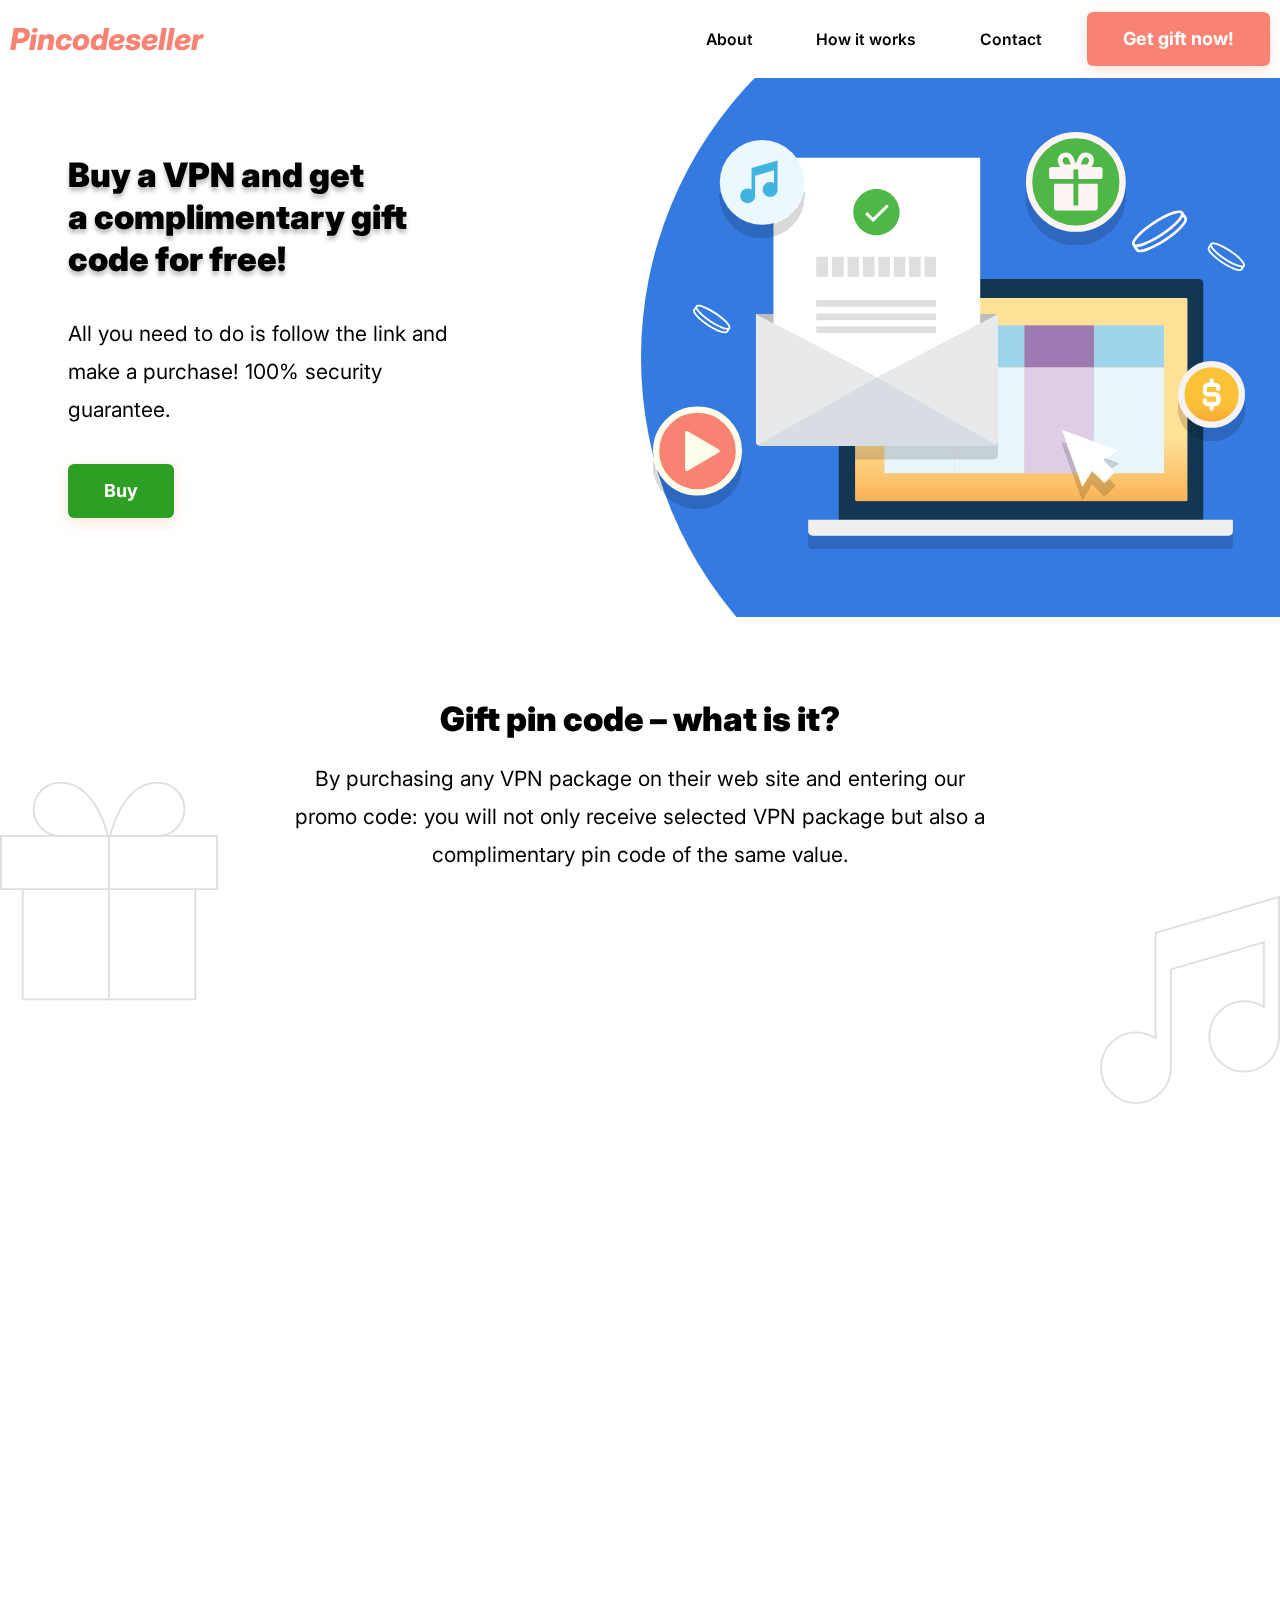
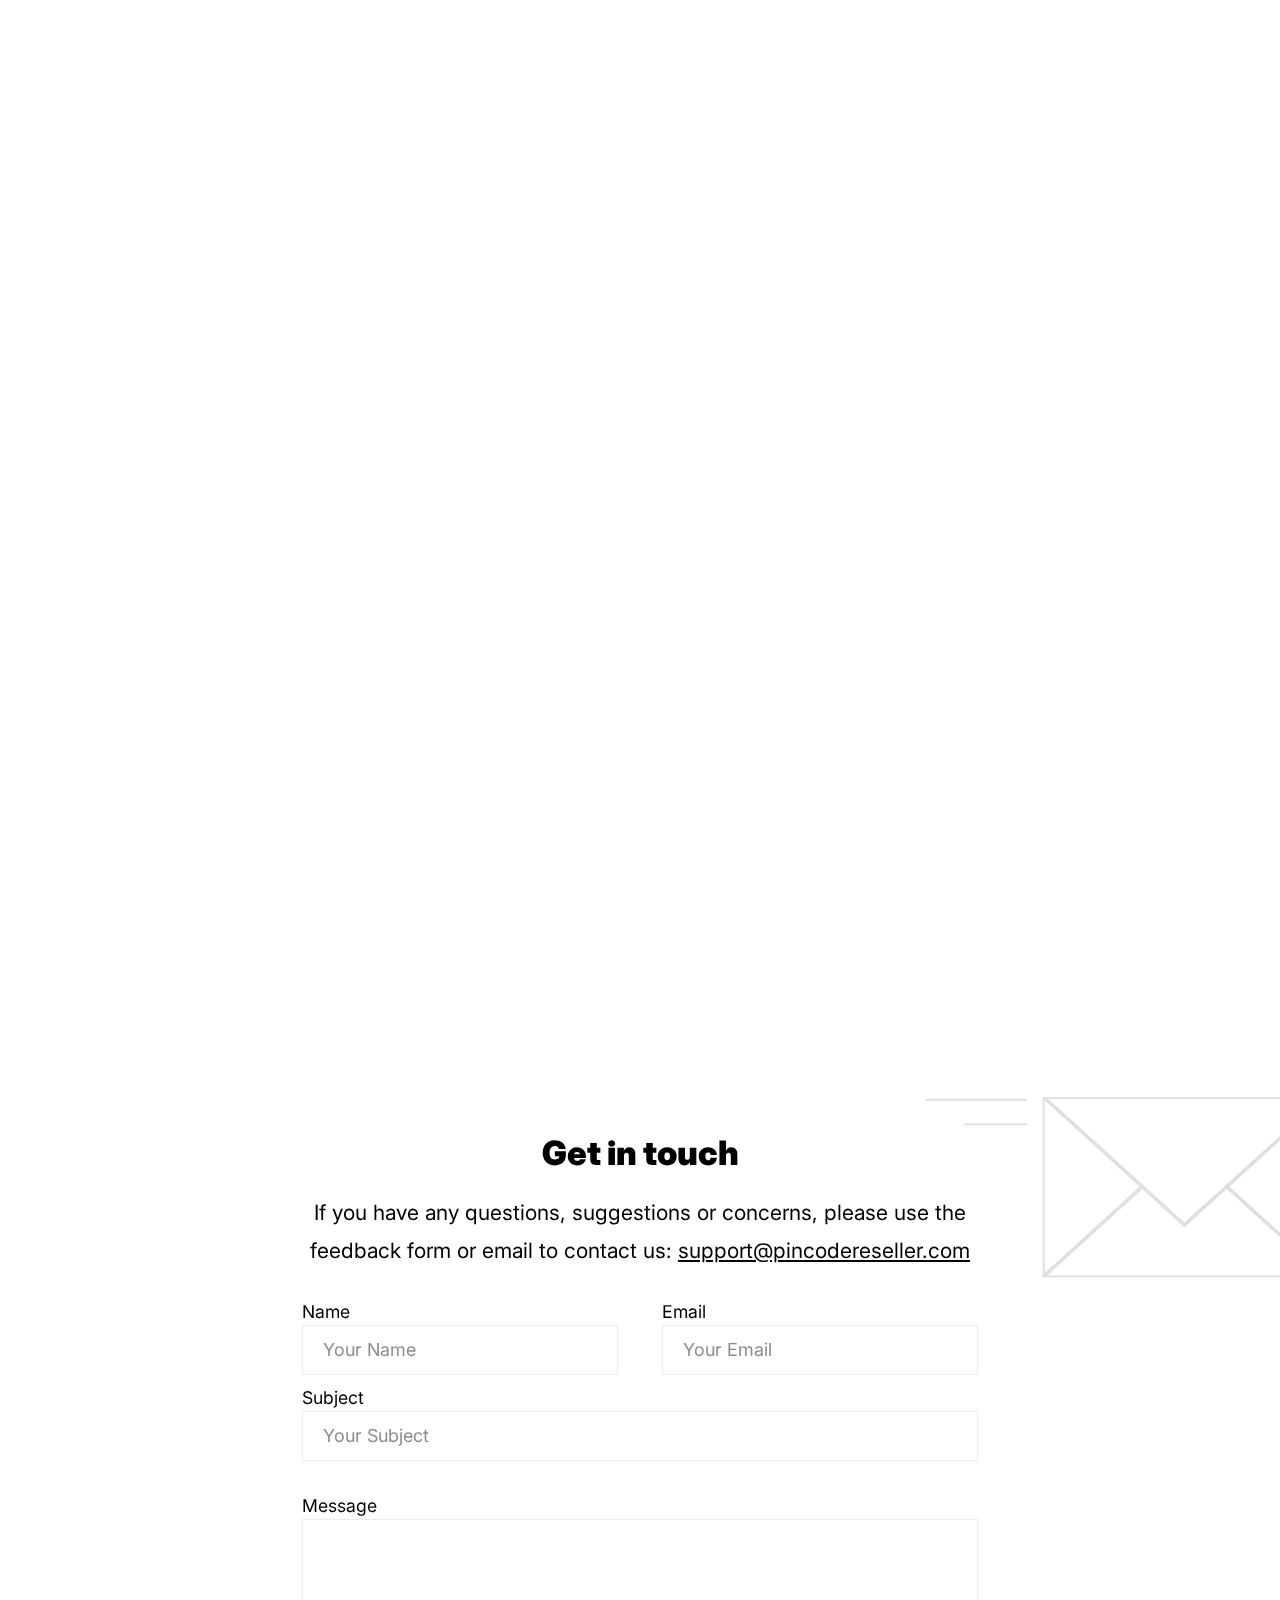
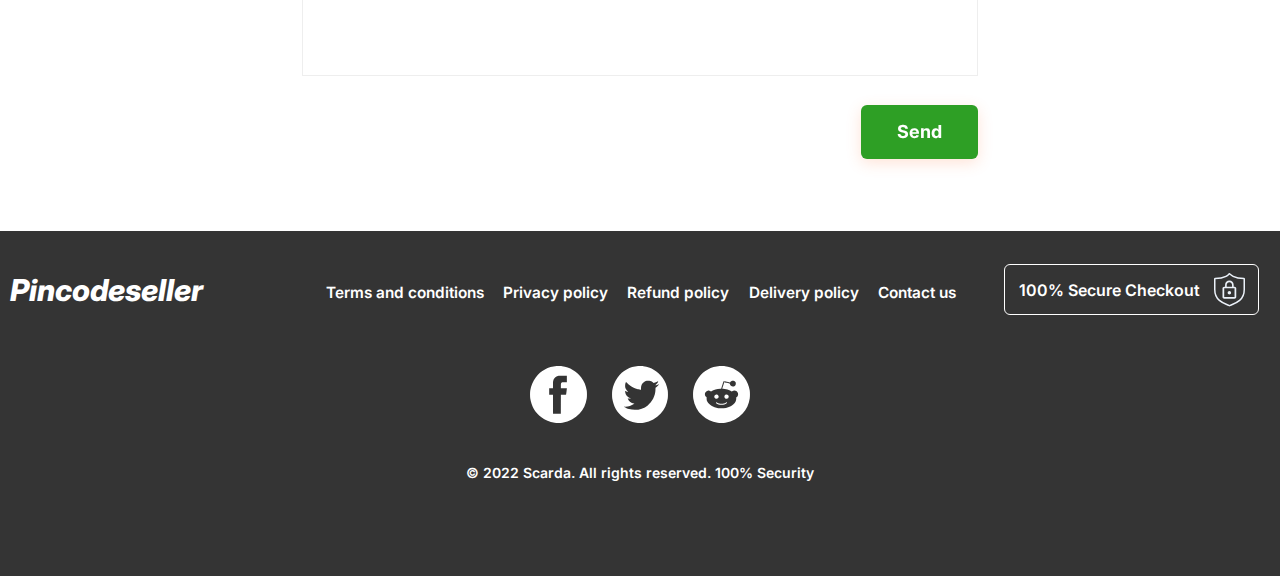
==== home.html @ 169a70b7 "Add files via upload" ====
<!DOCTYPE html>
<html lang="en">

<head>
	<title>HomePage</title>
	<meta charset="UTF-8">
	<meta name="format-detection" content="telephone=no">
	<!-- <style>body{opacity: 0;}</style> -->
	<link rel="stylesheet" href="css/style.min.css?_v=20230702140931">
	<link rel="shortcut icon" href="favicon.ico">
	<!-- <meta name="robots" content="noindex, nofollow"> -->
	<meta name="viewport" content="width=device-width, initial-scale=1.0">
</head>

<body>
	<div class="wrapper">
		<header class="header">
			<div class="header__container">
				<a href="home.html" class="header__logo logo">Pincodeseller</a>
				<div class="header__menu menu">
					<nav class="menu__body">
						<ul class="menu__list">
							<li class="menu__item"><a href="home.html" class="menu__link" data-goto=".page__about" data-goto-header>About</a></li>
							<li class="menu__item"><a href="home.html" class="menu__link" data-goto=".page__how" data-goto-header>How it works</a></li>
							<li class="menu__item"><a href="home.html" class="menu__link" data-goto=".page__contact" data-goto-header>Contact</a></li>
						</ul>
						<div class="header__open">
							<h1 class="open__title">Buy a VPN and get <br> a complimentary gift code for free!</h1>
							<div class="open__text">All you need to do is follow the link and make a purchase! 100% security guarantee.</div>
							<a href="#" class="open__button button button_green" data-goto=".page__amount">
								Buy
							</a>
						</div>
					</nav>
				</div>
				<div class="header__actions">
					<a href="#" class="header__button button">Get gift now!</a>
					<button type="button" class="menu__icon icon-menu"><span></span></button>
				</div>
			</div>
		</header>
		<main class="page">
			<section class="page__buy buy">
				<div class="buy__container">
					<div class="buy__content">
						<h1 class="buy__title" data-watch>Buy a VPN and get <br> a complimentary gift code for free!</h1>
						<div class="buy__text" data-watch>All you need to do is follow the link and make a purchase! 100% security guarantee.</div>
						<a href="#" class="buy__button button button_green" data-goto=".page__amount" data-watch>
							Buy
						</a>
					</div>
					<div class="buy__image" data-watch>
						<a href="#" class="gift__button button">Get gift now!</a>
						<img src="img\Buy.svg" alt="">
					</div>
				</div>
			</section>
			<section class="page__about about" id="about" data-prlx-parent data-watch="navigator">
				<div class="about__container">
					<div class='about__tecstures' data-prlx><img src="img/tecstures.svg" alt=""></div>
					<h2 class="about__title title" data-watch data-watch-once>
						Gift pin code – what is it?
					</h2>
					<div class="about__text text" data-watch data-watch-once>
						<p>
							By purchasing any VPN package on their web site and entering our promo code: you will not only receive selected VPN package but also a complimentary pin code of the same value.
						</p>
					</div>
					<div class="about__items">
						<div class="about__item item-about item-about_1" data-watch>
							<div class="item-about__image">
								<img src="img/About/01.svg" alt="Image">
							</div>
							<h5 class="icon-about__title">SHOP</h5>
							<div class="icon-about__text text">Online shopping service</div>
						</div>
						<div class="about__icon" data-da=".item-about_1, 480" data-watch>
							<img src="img/About/plus.svg" alt="Icon">
						</div>
						<div class="about__item item-about item-about_2" data-watch>
							<div class="item-about__image">
								<img src="img/About/02.svg" alt="Image">
							</div>
							<h5 class="icon-about__title">SERVICE</h5>
							<div class="icon-about__text text">Digital collaborator <br> and e-commerce partner</div>
						</div>
						<div class="about__icon about__icon_2" data-da=".item-about_2, 480" data-watch>
							<img src="img/About/equal.svg" alt="">
						</div>
						<div class="about__item item-about item-about_3" data-watch>
							<div class="item-about__image">
								<img src="img/About/03.svg" alt="Image">
							</div>
							<h5 class="icon-about__title">BENEFITS</h5>
							<div class="icon-about__text text">With our code you get a bunch of bonuses at the shop</div>
						</div>
					</div>
					<a href="#" class="about__button button button_green" data-watch>
						Get started
					</a>
				</div>
			</section>
			<section class="page__how how" data-watch="navigator">
				<div class="how__container">
					<h2 class="how__title title" data-watch data-watch-once>
						How does it work?
					</h2>
					<div class="how__items">
						<div class="how__item item-how" data-watch>
							<div class="item-how__number">1</div>
							<div class="item-how__body">
								<h5 class="item-how__title">
									Select amount
								</h5>
								<div class="item-how__text">
									Choose the amount of the code you want to buy
								</div>
							</div>
						</div>
						<div class="how__item item-how" data-watch>
							<div class="item-how__number">2</div>
							<div class="item-how__body">
								<h5 class="item-how__title">
									Make payment
								</h5>
								<div class="item-how__text">
									Making a secure payment method: credit card or PayPal
								</div>

							</div>
						</div>
						<div class="how__item item-how" data-watch>
							<div class="item-how__number">3</div>
							<div class="item-how__body">
								<h5 class="item-how__title">
									Visit merchant website
								</h5>
								<div class="item-how__text">
									Go to VPN service page
								</div>
							</div>
						</div>

						<div class="how__item item-how" data-watch>
							<div class="item-how__number">4</div>
							<div class="item-how__body">
								<h5 class="item-how__title">
									Check email
								</h5>
								<div class="item-how__text">
									Receive an email with a code!
								</div>
							</div>
						</div>
					</div>
				</div>
			</section>
			<section class="page__amount amount">
				<h2 class="amount__title title" data-watch data-watch-once>
					Select code amount
				</h2>
				<div class="amount__container">
					<div class="amount__items" data-watch>
						<div class="amount__item item-amount" data-watch-threshold='1' data-watch>
							<div class="item-amount__gift"> GIFT</div>
							<h3 class="item-amount__price">
								$ 15
							</h3>
							<div class="item-amount__text">
								Buy a $15 VPN package, get a free $15 pin code
							</div>
							<a href="success.html" type="button" class="item-amount__button button button_green">Buy</a>
						</div>
						<div class="amount__item item-amount" data-watch-threshold='1' data-watch>
							<div class="item-amount__gift">GIFT</div>
							<h3 class="item-amount__price">
								$ 15
							</h3>
							<div class="item-amount__text">
								Buy a $15 VPN package, get a free $15 pin code
							</div>
							<a href="success.html" type="button" class="item-amount__button button button_green">Buy</a>
						</div>
						<div class="amount__item item-amount" data-watch-threshold='1' data-watch>
							<div class="item-amount__gift">GIFT</div>
							<h3 class="item-amount__price">
								$ 15
							</h3>
							<div class="item-amount__text">
								Buy a $15 VPN package, get a free $15 pin code
							</div>
							<a href="success.html" type="button" class="item-amount__button button button_green">Buy</a>
						</div>
						<div class="amount__item item-amount" data-watch-threshold='1' data-watch>
							<div class="item-amount__gift">GIFT</div>
							<h3 class="item-amount__price">
								$ 15
							</h3>
							<div class="item-amount__text">
								Buy a $15 VPN package, get a free $15 pin code
							</div>
							<a href="success.html" type="button" class="item-amount__button button button_green">Buy</a>
						</div>
					</div>
				</div>
			</section>
			<section class="page__contact contact" data-watch="navigator">
				<div class="contact__container" data-prlx-parent>
					<div class='contact__tecsture' data-prlx><img src="img/tecsture.svg" alt=""></div>
					<div class="contact__wrapper">
						<div class="contact__title title">
							Get in touch
						</div>
						<div class="contact__text">
							If you have any questions, suggestions or concerns, please use the feedback form or email to contact us: <a href="mailto:">support@pincodereseller.com</a>
						</div>
						<form data-dev action="files/sendmail/sendmail.php" method="POST" class="contact__form form">
							<div class="form__items">
								<div class="form__item">
									<label for="formName" class="form__label">Name</label>
									<input data-required='name' type="text" id="formName" name="name" data-error="Invalid field, please try again" placeholder="Your Name" class="form__input input">
								</div>
								<div class="form__item">
									<label for="formEmail" class="form__label">Email</label>
									<input data-required='email' type="text" id="formEmail" name="email" data-error="Invalid field, please try again" placeholder="Your Email" class="form__input input">
								</div>
							</div>
							<div class="form__item">
								<label for="formSubject" class="form__label">Subject</label>
								<input data-required='subject' type="text" id="formSubject" name="subject" data-error="Invalid field, please try again" placeholder="Your Subject" class="form__input input">
							</div>
							<div class="form__textarea">
								<label for="formMessage" class="form__label">Message</label>
								<textarea data-required='text' id="formMessage" name="message" data-error="Invalid field, please try again" class="form__input input"></textarea>
							</div>
							<div class="form__bottom">
								<div class="g-recaptcha" data-sitekey="your_site_key"></div>
								<button type="submit" class="form__button button button_green">Send</button>
							</div>
							<div class="form__success">
								We received your message!
							</div>
							<div class="form__fail">
								Oops, something went wrong!
							</div>
						</form>
					</div>
				</div>
			</section>
		</main>
		<footer class="footer">
			<div class="footer__container">
				<div class="footer__head">
					<a href="home.html" class="footer__logo logo">Pincodeseller</a>
					<div class="footer__menu menu-footer">
						<nav class="menu-footer__body">
							<ul class="menu-footer__list">
								<li class="menu-footer__item"><a href="terms.html" class="menu-footer__link">Terms and conditions</a></li>
								<li class="menu-footer__item"><a href="privacy.html" class="menu-footer__link">Privacy policy</a></li>
								<li class="menu-footer__item"><a href="refund.html" class="menu-footer__link">Refund policy</a></li>
								<li class="menu-footer__item"><a href="delivery.html" class="menu-footer__link">Delivery policy</a></li>
								<li class="menu-footer__item"><a href="home.html" class="menu-footer__link" data-goto=".page__contact">Contact us</a></li>
							</ul>
						</nav>
					</div>
					<div class="footer__button">
						100% Secure Checkout
						<img src="img\icons\\secure.svg" alt="Icon">
					</div>
				</div>
				<div class="footer__social social">
					<a href="#" class="social__item">
						<img src="img/icons/facebook.svg" alt="Icon">
					</a>
					<a href="#" class="social__item">
						<img src="img/icons/twitter.svg" alt="Icon">
					</a>
					<a href="#" class="social__item">
						<img src="img/icons/reddit.svg" alt="Icon">
					</a>
				</div>
				<div class="footer__copy">
					© 2022 Scarda. All rights reserved. 100% Security
				</div>
			</div>
		</footer>
	</div>

	<script src="js/app.min.js?_v=20230702140931"></script>
	<script src="https://www.google.com/recaptcha/api.js?_v=20230702140931" async defer></script>
</body>

</html>
---- css/style.min.css ----
@charset "UTF-8";@import url(https://fonts.googleapis.com/css?family=Inter:regular,500,600,700,800,900&display=swap);@import url(https://fonts.googleapis.com/css?family=Fira+Sans:900&display=swap);*{padding:0;margin:0;border:0}*,:after,:before{-webkit-box-sizing:border-box;box-sizing:border-box}body,html{height:100%;min-width:320px}body{color:#000;line-height:1;font-family:Inter;font-size:1.375rem;-ms-text-size-adjust:100%;-moz-text-size-adjust:100%;-webkit-text-size-adjust:100%;-webkit-font-smoothing:antialiased;-moz-osx-font-smoothing:grayscale}button,input,textarea{font-family:Inter;font-size:inherit;line-height:inherit}button{cursor:pointer;color:inherit;background-color:transparent}a{color:inherit;text-decoration:none}ul li{list-style:none}img{vertical-align:top}h1,h2,h3,h4,h5,h6{font-weight:inherit;font-size:inherit}.lock body{overflow:hidden;-ms-touch-action:none;touch-action:none;-ms-scroll-chaining:none;overscroll-behavior:none}.wrapper{min-height:100%;display:-webkit-box;display:-ms-flexbox;display:flex;-webkit-box-orient:vertical;-webkit-box-direction:normal;-ms-flex-direction:column;flex-direction:column;overflow:hidden}@supports (overflow:clip){.wrapper{overflow:clip}}.wrapper>main{-webkit-box-flex:1;-ms-flex:1 1 auto;flex:1 1 auto}.wrapper>*{min-width:0}[class*=__container]{max-width:91.25rem;margin:0 auto;padding:0 .625rem}.form__error{color:#e92e2e;font-size:.875rem;line-height:150%}.form__success{display:none;height:3.125rem;width:100%;-webkit-box-pack:center;-ms-flex-pack:center;justify-content:center;-webkit-box-align:center;-ms-flex-align:center;align-items:center;color:#3f793a;font-size:1.125rem;font-weight:500;line-height:150%;border:1px solid rgba(32,32,32,.2);background:#dff0d8}.form__fail{display:none;height:3.125rem;width:100%;-webkit-box-pack:center;-ms-flex-pack:center;justify-content:center;-webkit-box-align:center;-ms-flex-align:center;align-items:center;color:#e92e2e;font-size:1.125rem;font-weight:500;line-height:150%;border:1px solid rgba(32,32,32,.2);background:#ffbaba}._form-error .form__fail{display:none}input[type=email],input[type=tel],input[type=text],textarea{-webkit-appearance:none;-moz-appearance:none;appearance:none}.input{font-size:1.125rem;margin-top:.25rem;height:3.125rem;border-radius:0!important;width:100%;display:block;padding:0 20px;border:1px solid #eee}.input._form-focus{border:1px solid #000}.input._form-error{border:1px solid #e92e2e}.input[placeholder]:not([data-placeholder-nohiden])::-webkit-input-placeholder{-webkit-transition:opacity .3s;transition:opacity .3s;color:#8e8b8b;font-size:1.125rem;line-height:150%}.input[placeholder]:not([data-placeholder-nohiden])::-moz-placeholder{-moz-transition:opacity .3s;transition:opacity .3s;color:#8e8b8b;font-size:1.125rem;line-height:150%}.input[placeholder]:not([data-placeholder-nohiden]):-ms-input-placeholder{-ms-transition:opacity .3s;transition:opacity .3s;color:#8e8b8b;font-size:1.125rem;line-height:150%}.input[placeholder]:not([data-placeholder-nohiden])::-ms-input-placeholder{-ms-transition:opacity .3s;transition:opacity .3s;color:#8e8b8b;font-size:1.125rem;line-height:150%}.input[placeholder]:not([data-placeholder-nohiden])::placeholder{-webkit-transition:opacity .3s;transition:opacity .3s;color:#8e8b8b;font-size:1.125rem;line-height:150%}.input[placeholder]:not([data-placeholder-nohiden]):focus::-webkit-input-placeholder{opacity:0}.input[placeholder]:not([data-placeholder-nohiden]):focus::-moz-placeholder{opacity:0}.input[placeholder]:not([data-placeholder-nohiden]):focus:-ms-input-placeholder{opacity:0}.input[placeholder]:not([data-placeholder-nohiden]):focus::-ms-input-placeholder{opacity:0}.input[placeholder]:not([data-placeholder-nohiden]):focus::placeholder{opacity:0}textarea.input{resize:none;padding:0 0}body::after{content:"";background-color:rgba(0,0,0,.5);position:fixed;width:100%;height:100%;top:0;left:0;opacity:0;-webkit-transition:opacity .8s ease 0s;transition:opacity .8s ease 0s;pointer-events:none;z-index:149}.popup-show body::after{opacity:1}.popup{position:fixed;top:0;left:0;bottom:0;right:0;padding:30px 10px;-webkit-transition:visibility .8s ease 0s;transition:visibility .8s ease 0s;visibility:hidden;pointer-events:none}.popup_show{z-index:150;visibility:visible;overflow:auto;pointer-events:auto}.popup_show .popup__content{visibility:visible;-webkit-transform:scale(1);-ms-transform:scale(1);transform:scale(1)}.popup__wrapper{display:-webkit-box;display:-ms-flexbox;display:flex;-webkit-box-orient:vertical;-webkit-box-direction:normal;-ms-flex-direction:column;flex-direction:column;-webkit-box-align:center;-ms-flex-align:center;align-items:center;min-height:100%;-webkit-box-flex:1;-ms-flex:1 1 auto;flex:1 1 auto;width:100%;display:flex;-webkit-box-pack:center;-ms-flex-pack:center;justify-content:center;align-items:center}.popup__content{visibility:hidden;-webkit-transform:scale(0);-ms-transform:scale(0);transform:scale(0);-webkit-transition:-webkit-transform .3s ease 0s;transition:-webkit-transform .3s ease 0s;transition:transform .3s ease 0s;transition:transform .3s ease 0s,-webkit-transform .3s ease 0s;background-color:#eee;padding:20px;width:100%;max-width:900px;border-radius:20px}.lock .popup__content{visibility:visible}[class*=-ibg]{position:relative}[class*=-ibg] img{position:absolute;width:100%;height:100%;top:0;left:0;-o-object-fit:cover;object-fit:cover}[class*=-ibg_contain] img{-o-object-fit:contain;object-fit:contain}.logo{font-style:italic;font-weight:800;padding:.3125rem 0;z-index:41;-webkit-transition:all .3s;transition:all .3s}.button{display:-webkit-inline-box;display:-ms-inline-flexbox;display:inline-flex;color:#fff;font-size:1.125rem;font-weight:700;border-radius:.375rem;background:#f98373;-webkit-box-shadow:0 4px 15px 0 rgba(253,116,56,.2);box-shadow:0 4px 15px 0 rgba(253,116,56,.2);padding:1.125rem 2.25rem;-webkit-transition:all .3s;transition:all .3s}.button:active{background:-webkit-gradient(linear,left bottom,left top,from(rgba(0,0,0,.2)),to(rgba(0,0,0,.2))),#f98373;background:linear-gradient(0deg,rgba(0,0,0,.2) 0,rgba(0,0,0,.2) 100%),#f98373;-webkit-box-shadow:0 4px 15px 0 rgba(253,116,56,.2);box-shadow:0 4px 15px 0 rgba(253,116,56,.2)}.button_green{background:#2e9f25}.button_green:active{background:-webkit-gradient(linear,left bottom,left top,from(rgba(0,0,0,.2)),to(rgba(0,0,0,.2))),#2e9f25;background:linear-gradient(0deg,rgba(0,0,0,.2) 0,rgba(0,0,0,.2) 100%),#2e9f25}.button_white{background:#fff;color:#000}.button_white:active{background:-webkit-gradient(linear,left bottom,left top,from(rgba(0,0,0,.2)),to(rgba(0,0,0,.2))),#fff;background:linear-gradient(0deg,rgba(0,0,0,.2) 0,rgba(0,0,0,.2) 100%),#fff}@-webkit-keyframes jump{0%{-webkit-transform:scale(1);transform:scale(1);-webkit-box-shadow:0 1px 2px rgba(0,0,0,.15);box-shadow:0 1px 2px rgba(0,0,0,.15)}100%{-webkit-transform:scale(1.05);transform:scale(1.05);-webkit-box-shadow:0 5px 25px rgba(0,0,0,.1);box-shadow:0 5px 25px rgba(0,0,0,.1)}}@keyframes jump{0%{-webkit-transform:scale(1);transform:scale(1);-webkit-box-shadow:0 1px 2px rgba(0,0,0,.15);box-shadow:0 1px 2px rgba(0,0,0,.15)}100%{-webkit-transform:scale(1.05);transform:scale(1.05);-webkit-box-shadow:0 5px 25px rgba(0,0,0,.1);box-shadow:0 5px 25px rgba(0,0,0,.1)}}.title{text-align:center;font-weight:900;line-height:125%}.text{line-height:150%}.header{position:fixed;top:0;left:0;width:100%;background-color:#fff;z-index:40}.header__open{display:none;background:#e9eff7;margin:0 -1.25rem;text-align:center;padding:1.25rem 1.875rem 2.5rem 1.875rem}.menu-open .header__open{display:block}.open__title{text-shadow:0 4px 4px rgba(0,0,0,.25);font-weight:900;line-height:125%}.header__container{position:relative;display:-webkit-box;display:-ms-flexbox;display:flex;-webkit-box-align:center;-ms-flex-align:center;align-items:center;height:100%}.header__logo{color:#f98373;-webkit-transition:all .3s;transition:all .3s}.menu-open .header__logo{text-align:center;opacity:1;position:fixed;width:100%;margin-left:-.625rem}.header__menu{-webkit-box-flex:1;-ms-flex:1 1 auto;flex:1 1 auto}.header__actions{display:-webkit-box;display:-ms-flexbox;display:flex;-webkit-box-orient:horizontal;-webkit-box-direction:normal;-ms-flex-direction:row;flex-direction:row;gap:.9375rem;-webkit-box-align:center;-ms-flex-align:center;align-items:center}.menu__list{margin-bottom:auto;display:-webkit-box;display:-ms-flexbox;display:flex;-ms-flex-wrap:wrap;flex-wrap:wrap;-webkit-box-orient:horizontal;-webkit-box-direction:normal;-ms-flex-direction:row;flex-direction:row;-webkit-box-pack:end;-ms-flex-pack:end;justify-content:flex-end;z-index:120}.menu-open .menu__list{padding-bottom:1.875rem}.menu__link{font-weight:600}.header__button{-webkit-animation:blink 1.5s ease-out infinite;animation:blink 1.5s ease-out infinite}@-webkit-keyframes blink{0%{opacity:1}30%{opacity:.8}100%{opacity:1}}@keyframes blink{0%{opacity:1}30%{opacity:.8}100%{opacity:1}}.open__text{margin:1.25rem 0;font-size:1rem;line-height:180%}.icon-menu{display:none}.footer{background:#343434}.footer__container{display:-webkit-box;display:-ms-flexbox;display:flex;-webkit-box-align:center;-ms-flex-align:center;align-items:center;-webkit-box-orient:vertical;-webkit-box-direction:normal;-ms-flex-direction:column;flex-direction:column;padding-top:2.0625rem}.footer__head{display:-webkit-box;display:-ms-flexbox;display:flex;width:100%}.footer__menu{-webkit-box-flex:1;-ms-flex:1 1 auto;flex:1 1 auto;display:-webkit-box;display:-ms-flexbox;display:flex;-webkit-box-pack:end;-ms-flex-pack:end;justify-content:flex-end;-webkit-box-align:center;-ms-flex-align:center;align-items:center}.footer__button{border-radius:.375rem;border:1px solid #fff;color:#fff;font-size:1rem;font-weight:600;width:255px;height:51px;display:-webkit-box;display:-ms-flexbox;display:flex;-webkit-box-align:center;-ms-flex-align:center;align-items:center;-webkit-box-pack:center;-ms-flex-pack:center;justify-content:center;gap:.875rem}.footer__copy{color:#fff;font-size:.875rem;font-weight:600;text-align:center;line-height:120%}.footer__logo{color:#fff;font-size:1.625rem;margin:auto 0;-webkit-transition:all .3s;transition:all .3s}.menu-footer__list{display:-webkit-box;display:-ms-flexbox;display:flex;-webkit-box-orient:horizontal;-webkit-box-direction:normal;-ms-flex-direction:row;flex-direction:row;-ms-flex-wrap:wrap;flex-wrap:wrap;-webkit-box-pack:center;-ms-flex-pack:center;justify-content:center}.menu-footer__item{position:relative;z-index:1}.menu-footer__link{color:#fff;font-weight:600;-webkit-transition:all .5s;transition:all .5s}.menu-footer__link::after{-webkit-transition:all .3s;transition:all .3s;content:"";bottom:-2px;left:0;width:100%;position:absolute;height:.09375rem;background-color:#fff;opacity:0}.menu-footer__link:active{color:#f98373}.menu-footer__link:active::after{background-color:#f98373}.social{display:-webkit-box;display:-ms-flexbox;display:flex;gap:1.5625rem}.social__item{-webkit-transition:all .3s;transition:all .3s}.social__item img{width:100%}.buy{overflow:hidden}.buy__container{display:-webkit-box;display:-ms-flexbox;display:flex;-webkit-box-pack:justify;-ms-flex-pack:justify;justify-content:space-between;padding-bottom:4.25rem;position:relative}.buy__container::after{content:"";position:absolute;border-radius:50%;background:#357ae0;right:-10.125rem;z-index:-1}.buy__content{padding-top:1.375rem;-webkit-box-flex:0;-ms-flex:0 1 36%;flex:0 1 36%}.buy__title{text-shadow:0 4px 4px rgba(0,0,0,.25);font-weight:900;line-height:125%;opacity:0;-webkit-transition:all .6s .2s;transition:all .6s .2s;-webkit-transform:translate(0,-1.875rem);-ms-transform:translate(0,-1.875rem);transform:translate(0,-1.875rem)}.buy__title._watcher-view{opacity:1;-webkit-transform:translate(0,0);-ms-transform:translate(0,0);transform:translate(0,0)}.buy__text{margin:2.1875rem 0;line-height:180%;opacity:0;-webkit-transition:all .6s .35s;transition:all .6s .35s;-webkit-transform:translate(0,-1.875rem);-ms-transform:translate(0,-1.875rem);transform:translate(0,-1.875rem)}.buy__text._watcher-view{opacity:1;-webkit-transform:translate(0,0);-ms-transform:translate(0,0);transform:translate(0,0)}.buy__button{cursor:pointer;-webkit-animation:.5s jump ease infinite alternate;animation:.5s jump ease infinite alternate;opacity:0;-webkit-transition:all .6s .6s,background-color .3s;transition:all .6s .6s,background-color .3s;-webkit-transform:translate(5rem,0);-ms-transform:translate(5rem,0);transform:translate(5rem,0)}.buy__button._watcher-view{opacity:1;-webkit-transform:translate(0,0);-ms-transform:translate(0,0);transform:translate(0,0)}.buy__image{max-width:47%;opacity:0;-webkit-transition:all .8s;transition:all .8s;-webkit-transform:translate(1.875rem,0);-ms-transform:translate(1.875rem,0);transform:translate(1.875rem,0)}.buy__image img{width:100%}.buy__image._watcher-view{opacity:1;-webkit-transform:translate(0,0);-ms-transform:translate(0,0);transform:translate(0,0)}.gift__button{margin-top:2.8125rem;-webkit-animation:blink 1.5s ease-out infinite;animation:blink 1.5s ease-out infinite}@keyframes blink{0%{opacity:1}30%{opacity:.8}100%{opacity:1}}.about__container{text-align:center;position:relative}.about__tecstures{position:absolute;width:100%;height:21.625rem;top:2.875rem;left:0;z-index:-1}.about__tecstures img{width:100%}.about__title{opacity:0;-webkit-transition:all .6s 0s;transition:all .6s 0s;-webkit-transform:translate(0,1.875rem);-ms-transform:translate(0,1.875rem);transform:translate(0,1.875rem)}.about__title._watcher-view{opacity:1;-webkit-transform:translate(0,0);-ms-transform:translate(0,0);transform:translate(0,0)}.about__text{line-height:180%;max-width:55%;margin:0 auto;margin-top:1.25rem;opacity:0;-webkit-transition:all .6s .2s;transition:all .6s .2s;-webkit-transform:translate(0,1.875rem);-ms-transform:translate(0,1.875rem);transform:translate(0,1.875rem)}.about__text._watcher-view{opacity:1;-webkit-transform:translate(0,0);-ms-transform:translate(0,0);transform:translate(0,0)}.about__items{display:-webkit-box;display:-ms-flexbox;display:flex;-webkit-box-pack:center;-ms-flex-pack:center;justify-content:center}.about__button{-webkit-animation:.5s jump ease infinite alternate;animation:.5s jump ease infinite alternate;opacity:0;-webkit-transition:all .6s 1.15s,background-color .3s;transition:all .6s 1.15s,background-color .3s;-webkit-transform:translate(1.875rem,0);-ms-transform:translate(1.875rem,0);transform:translate(1.875rem,0)}.about__button._watcher-view{opacity:1;-webkit-transform:translate(0,0);-ms-transform:translate(0,0);transform:translate(0,0)}.about__icon{height:100%;position:relative;opacity:0;-webkit-transition:all .6s .35s;transition:all .6s .35s;-webkit-transform:translate(0,1.875rem);-ms-transform:translate(0,1.875rem);transform:translate(0,1.875rem)}.about__icon img{position:absolute;width:100%;top:5.375rem;left:0}.about__icon._watcher-view{opacity:1;-webkit-transform:translate(0,0);-ms-transform:translate(0,0);transform:translate(0,0)}.about .about__icon_2{opacity:0;-webkit-transition:all .6s .85s;transition:all .6s .85s;-webkit-transform:translate(0,1.875rem);-ms-transform:translate(0,1.875rem);transform:translate(0,1.875rem)}.about .about__icon_2 img{top:6.375rem}.about .about__icon_2._watcher-view{opacity:1;-webkit-transform:translate(0,0);-ms-transform:translate(0,0);transform:translate(0,0)}.item-about__image{width:71%;margin:0 auto}.item-about__image img{width:100%}.item-about_1{opacity:0;-webkit-transition:all 1.1s .2s;transition:all 1.1s .2s;-webkit-transform:translate(0,1.875rem);-ms-transform:translate(0,1.875rem);transform:translate(0,1.875rem)}.item-about_1._watcher-view{opacity:1;-webkit-transform:translate(0,0);-ms-transform:translate(0,0);transform:translate(0,0)}.item-about_2{opacity:0;-webkit-transition:all 1.1s .6s;transition:all 1.1s .6s;-webkit-transform:translate(0,1.875rem);-ms-transform:translate(0,1.875rem);transform:translate(0,1.875rem)}.item-about_2._watcher-view{opacity:1;-webkit-transform:translate(0,0);-ms-transform:translate(0,0);transform:translate(0,0)}.item-about_3{opacity:0;-webkit-transition:all 1.1s 1s;transition:all 1.1s 1s;-webkit-transform:translate(0,1.875rem);-ms-transform:translate(0,1.875rem);transform:translate(0,1.875rem)}.item-about_3._watcher-view{opacity:1;-webkit-transform:translate(0,0);-ms-transform:translate(0,0);transform:translate(0,0)}.icon-about__title{font-weight:600;line-height:150%;margin-bottom:.3125rem}.how__title{opacity:0;-webkit-transition:all .6s 0s;transition:all .6s 0s;-webkit-transform:translate(0,1.875rem);-ms-transform:translate(0,1.875rem);transform:translate(0,1.875rem)}.how__title._watcher-view{opacity:1;-webkit-transform:translate(0,0);-ms-transform:translate(0,0);transform:translate(0,0)}.how__items{padding:0 2.5rem 0 3.75rem;display:-ms-grid;display:grid;-webkit-box-pack:center;-ms-flex-pack:center;justify-content:center;-ms-grid-columns:minmax(auto,27.0625rem) minmax(auto,27.0625rem);grid-template-columns:minmax(auto,27.0625rem) minmax(auto,27.0625rem)}.how__item{display:-webkit-inline-box;display:-ms-inline-flexbox;display:inline-flex;-webkit-box-orient:vertical;-webkit-box-direction:normal;-ms-flex-direction:column;flex-direction:column}.item-how:nth-child(1){opacity:0;-webkit-transition:all .8s .2s;transition:all .8s .2s;-webkit-transform:translate(0,1.875rem);-ms-transform:translate(0,1.875rem);transform:translate(0,1.875rem)}.item-how:nth-child(1)._watcher-view{opacity:1;-webkit-transform:translate(0,0);-ms-transform:translate(0,0);transform:translate(0,0)}.item-how:nth-child(2){opacity:0;-webkit-transition:all .8s .45s;transition:all .8s .45s;-webkit-transform:translate(0,1.875rem);-ms-transform:translate(0,1.875rem);transform:translate(0,1.875rem)}.item-how:nth-child(2)._watcher-view{opacity:1;-webkit-transform:translate(0,0);-ms-transform:translate(0,0);transform:translate(0,0)}.item-how:nth-child(3){opacity:0;-webkit-transition:all .8s .65s;transition:all .8s .65s;-webkit-transform:translate(0,1.875rem);-ms-transform:translate(0,1.875rem);transform:translate(0,1.875rem)}.item-how:nth-child(3)._watcher-view{opacity:1;-webkit-transform:translate(0,0);-ms-transform:translate(0,0);transform:translate(0,0)}.item-how:nth-child(4){opacity:0;-webkit-transition:all .8s .9s;transition:all .8s .9s;-webkit-transform:translate(0,1.875rem);-ms-transform:translate(0,1.875rem);transform:translate(0,1.875rem)}.item-how:nth-child(4)._watcher-view{opacity:1;-webkit-transform:translate(0,0);-ms-transform:translate(0,0);transform:translate(0,0)}.item-how{position:relative}.item-how__title{font-weight:600;line-height:150%}.item-how__text{line-height:180%}.item-how__number{color:#fff;font-family:Fira Sans;font-weight:900;line-height:150%;display:-webkit-box;display:-ms-flexbox;display:flex;-webkit-box-align:center;-ms-flex-align:center;align-items:center;-webkit-box-pack:center;-ms-flex-pack:center;justify-content:center;position:absolute;top:-.5rem;left:-3.4375rem;border-radius:50%;background:#357ae0;-webkit-box-shadow:0 4px 15px 0 rgba(53,122,224,.6);box-shadow:0 4px 15px 0 rgba(53,122,224,.6)}.amount__title{opacity:0;-webkit-transition:all .6s 0s;transition:all .6s 0s;-webkit-transform:translate(0,1.875rem);-ms-transform:translate(0,1.875rem);transform:translate(0,1.875rem)}.amount__title._watcher-view{opacity:1;-webkit-transform:translate(0,0);-ms-transform:translate(0,0);transform:translate(0,0)}.amount__items{display:-webkit-box;display:-ms-flexbox;display:flex;min-width:47.8125rem;padding-bottom:1.25rem}.item-amount>*{-webkit-transition:all .35s;transition:all .35s}.item-amount{cursor:pointer;border-radius:.375rem;background:#e9eff7;position:relative;overflow:hidden;padding:2.75rem 3.1875rem;display:-webkit-box;display:-ms-flexbox;display:flex;-webkit-box-orient:vertical;-webkit-box-direction:normal;-ms-flex-direction:column;flex-direction:column;-webkit-box-align:center;-ms-flex-align:center;align-items:center;-webkit-transition:all .4s;transition:all .4s}.item-amount__gift{position:absolute;-webkit-transform:rotate(45deg);-ms-transform:rotate(45deg);transform:rotate(45deg);top:.875rem;right:-2.5rem;background:#357ae0;-webkit-box-shadow:0 4px 15px 0 rgba(1,71,255,.2);box-shadow:0 4px 15px 0 rgba(1,71,255,.2);width:9rem;height:1.875rem;text-align:center;color:#fff;font-size:1rem;font-weight:900;padding:auto 0;line-height:1.8125rem}.item-amount__price{color:#000;text-align:center;font-size:40px;font-family:Inter;font-style:normal;font-weight:700;line-height:30.5px}.item-amount__text{color:#000;text-align:center;font-size:1rem;line-height:150%}.contact{background-position:cover}.contact__container{position:relative;overflow:visible}.contact__tecsture{position:absolute;width:31.357143%;height:21.625rem;right:-2.9375rem;z-index:-1}.contact__tecsture img{width:100%}.contact__wrapper{max-width:46.5rem;margin:0 auto}.contact__text{line-height:180%;text-align:center;margin-top:1.25rem}.contact__text a{text-decoration:underline}.form{padding:0 2.125rem}.form__items{display:-ms-grid;display:grid;-ms-grid-columns:1fr 1fr;grid-template-columns:1fr 1fr;margin-bottom:.625rem}.form__bottom{display:-webkit-box;display:-ms-flexbox;display:flex;-webkit-box-pack:justify;-ms-flex-pack:justify;justify-content:space-between;-webkit-box-align:end;-ms-flex-align:end;align-items:flex-end;margin-bottom:1.875rem}.policy__container{padding:0 .625rem}.policy__title{background:#3eb572;display:-webkit-box;display:-ms-flexbox;display:flex;-webkit-box-orient:vertical;-webkit-box-direction:normal;-ms-flex-direction:column;flex-direction:column;-webkit-box-align:center;-ms-flex-align:center;align-items:center;color:#fff;font-weight:900;line-height:125%}.policy__title_terms{background:#9462bc}.policy__title_privacy{background:#d46f63}.policy__title_delivery{background:#357ae0}.policy__content{max-width:66.478873%;margin:0 auto;line-height:180%;display:-webkit-box;display:-ms-flexbox;display:flex;-webkit-box-orient:vertical;-webkit-box-direction:normal;-ms-flex-direction:column;flex-direction:column;gap:2.8125rem}.item-policy__label{font-weight:600}.success{display:-webkit-box;display:-ms-flexbox;display:flex;-webkit-box-orient:vertical;-webkit-box-direction:normal;-ms-flex-direction:column;flex-direction:column}.success__header{position:fixed;top:0;left:0;width:100%;background:#357ae0;color:#fff;font-style:italic;font-weight:800;display:-webkit-box;display:-ms-flexbox;display:flex;-webkit-box-align:center;-ms-flex-align:center;align-items:center;-webkit-box-pack:center;-ms-flex-pack:center;justify-content:center}.success__container{display:-webkit-box;display:-ms-flexbox;display:flex;-webkit-box-orient:vertical;-webkit-box-direction:normal;-ms-flex-direction:column;flex-direction:column;-webkit-box-align:center;-ms-flex-align:center;align-items:center;text-align:center;-webkit-box-flex:1;-ms-flex:1 1 auto;flex:1 1 auto}.success__title{font-size:2rem;font-weight:800;line-height:125%}.success__label{margin-top:.375rem;color:#7b7d80;font-size:1.125rem;font-weight:500;line-height:180%}.success__pin{text-align:center}.success__text{max-width:50%;font-size:1.125rem;line-height:180%;display:-webkit-box;display:-ms-flexbox;display:flex;-webkit-box-orient:vertical;-webkit-box-direction:normal;-ms-flex-direction:column;flex-direction:column;gap:1.875rem;margin-bottom:1.875rem}.success__footer{padding-bottom:3.4375rem;display:-webkit-box;display:-ms-flexbox;display:flex;-ms-flex-wrap:wrap;flex-wrap:wrap;gap:.3125rem;-webkit-box-align:center;-ms-flex-align:center;align-items:center;-webkit-box-pack:center;-ms-flex-pack:center;justify-content:center}.success__footer span{color:#616161;text-align:center;font-size:.75rem}.footer__link{color:#616161;text-align:center;font-size:.75rem}.pin__number{margin-top:1.25rem;width:27.4375rem;background:#eee;height:3.3125rem;font-size:1.1875rem;font-weight:800;display:-webkit-box;display:-ms-flexbox;display:flex;-webkit-box-align:center;-ms-flex-align:center;align-items:center;-webkit-box-pack:center;-ms-flex-pack:center;justify-content:center}.pin__amount{margin-top:1.25rem;font-size:1.1875rem}@media (min-width:41.875em){.how__item{border-radius:1.25rem;border:1px solid #357ae0;background:#fff;-webkit-box-shadow:0 4px 15px 0 rgba(1,71,255,.2);box-shadow:0 4px 15px 0 rgba(1,71,255,.2);padding:1.25rem 2.625rem 1.875rem 4.375rem}.item-how__text{max-width:20rem}}@media (min-width:47.99875em){.menu__link{background-image:-webkit-gradient(linear,left top,right top,from(#f98373),color-stop(50%,#f98373),color-stop(50%,#000));background-image:linear-gradient(to right,#f98373,#f98373 50%,#000 50%);background-size:200% 100%;background-position:-100%;display:inline-block;padding:5px 0;position:relative;-webkit-background-clip:text;-webkit-text-fill-color:transparent;-webkit-transition:all .3s ease-in-out;transition:all .3s ease-in-out}.menu__link:before{content:"";background:#f98373;display:block;position:absolute;bottom:-2px;left:0;width:0;height:2px;-webkit-transition:all .3s ease-in-out;transition:all .3s ease-in-out}.menu__link:hover{background-position:0}.menu__link:hover::before{width:100%}.gift__button{display:none;margin-top:4.25rem}.amount__item:nth-child(1){opacity:0;-webkit-transition:opacity .6s 1s,-webkit-transform .6s 1s;transition:opacity .6s 1s,-webkit-transform .6s 1s;transition:opacity .6s 1s,transform .6s 1s;transition:opacity .6s 1s,transform .6s 1s,-webkit-transform .6s 1s;-webkit-transform:translate(0,1.875rem);-ms-transform:translate(0,1.875rem);transform:translate(0,1.875rem)}.amount__item:nth-child(1)._watcher-view{opacity:1;-webkit-transform:translate(0,0);-ms-transform:translate(0,0);transform:translate(0,0)}.amount__item:nth-child(2){opacity:0;-webkit-transition:opacity .6s .75s,-webkit-transform .6s .75s;transition:opacity .6s .75s,-webkit-transform .6s .75s;transition:opacity .6s .75s,transform .6s .75s;transition:opacity .6s .75s,transform .6s .75s,-webkit-transform .6s .75s;-webkit-transform:translate(0,1.875rem);-ms-transform:translate(0,1.875rem);transform:translate(0,1.875rem)}.amount__item:nth-child(2)._watcher-view{opacity:1;-webkit-transform:translate(0,0);-ms-transform:translate(0,0);transform:translate(0,0)}.amount__item:nth-child(3){opacity:0;-webkit-transition:opacity .6s .5s,-webkit-transform .6s .5s;transition:opacity .6s .5s,-webkit-transform .6s .5s;transition:opacity .6s .5s,transform .6s .5s;transition:opacity .6s .5s,transform .6s .5s,-webkit-transform .6s .5s;-webkit-transform:translate(0,1.875rem);-ms-transform:translate(0,1.875rem);transform:translate(0,1.875rem)}.amount__item:nth-child(3)._watcher-view{opacity:1;-webkit-transform:translate(0,0);-ms-transform:translate(0,0);transform:translate(0,0)}.amount__item:nth-child(4){opacity:0;-webkit-transition:opacity .6s .25s,-webkit-transform .6s .25s;transition:opacity .6s .25s,-webkit-transform .6s .25s;transition:opacity .6s .25s,transform .6s .25s;transition:opacity .6s .25s,transform .6s .25s,-webkit-transform .6s .25s;-webkit-transform:translate(0,1.875rem);-ms-transform:translate(0,1.875rem);transform:translate(0,1.875rem)}.amount__item:nth-child(4)._watcher-view{opacity:1;-webkit-transform:translate(0,0);-ms-transform:translate(0,0);transform:translate(0,0)}}@media (min-width:87.5em){.buy__container::after{width:53rem}.buy__container::after{height:53rem}.buy__container::after{top:-3.3125rem}.buy__content{padding-left:4.4375rem}.buy__image{margin-right:1.9375rem}.about__items{gap:1.5625rem}.about__icon{width:5.4375rem}.item-about{width:22.1875rem}.icon-about__title{font-size:1.75rem}.icon-about__text{font-size:1.375rem}.how__items{-webkit-column-gap:9.25rem;-moz-column-gap:9.25rem;column-gap:9.25rem}.item-how{min-height:10.375rem}}@media (min-width:91.25em){textarea.input{height:10.25rem}.logo{font-size:2rem}.title{font-size:2.1875rem}.text{font-size:1.375rem}.header{height:5.3125rem}.open__title{font-size:2.1875rem}.menu__list{gap:4.375rem}.footer__container{padding-bottom:6.5625rem}.menu-footer__list{gap:1.25rem}.menu-footer__link{font-size:1rem}.social{margin-top:3.4375rem}.social{margin-bottom:2.75rem}.social__item{width:3.75rem}.buy__container{padding-top:9.8125rem}.buy__title{font-size:2.1875rem}.buy__text{font-size:1.375rem}.about__container{padding-top:5.5625rem}.about__container{padding-bottom:6.375rem}.about__items{margin-top:3.5625rem}.about__button{margin-top:3.75rem}.icon-about__title{margin-top:2.0625rem}.how__container{padding-top:5.9375rem}.how__container{padding-bottom:5.625rem}.how__items{margin-top:3.5625rem}.how__items{row-gap:2.75rem}.item-how__title{font-size:1.75rem}.item-how__text{margin-top:.625rem}.item-how__text{font-size:1.125rem}.item-how__number{font-size:2.875rem}.item-how__number{width:5.375rem}.item-how__number{height:5.375rem}.amount{padding-top:5.625rem}.amount{padding-bottom:4.8125rem}.amount__items{margin-top:3.75rem}.amount__items{-webkit-column-gap:3.0625rem;-moz-column-gap:3.0625rem;column-gap:3.0625rem}.item-amount__text{margin-top:1rem}.item-amount__button{margin-top:1rem}.contact__container{padding-top:5.625rem}.contact__container{padding-bottom:2.6875rem}.contact__tecsture{top:3.4375rem}.contact__text{font-size:1.375rem}.contact__form{margin-top:1.875rem}.form__items{-webkit-column-gap:3.125rem;-moz-column-gap:3.125rem;column-gap:3.125rem}.form__label{font-size:1.125rem}.form__textarea{margin-top:2.0625rem}.form__textarea{margin-bottom:1.875rem}.policy__title{padding-top:8.8125rem}.policy__title{padding-bottom:4.125rem}.policy__title{gap:.8125rem}.policy__title{font-size:2.1875rem}.policy__icon{width:7.5rem}.policy__content{padding-top:5.625rem}.policy__content{padding-bottom:5.625rem}.policy__content{font-size:1.125rem}.success__header{height:6.25rem}.success__header{font-size:2rem}.success__container{padding-top:10.3125rem}.success__icon{width:6.25rem}.success__title{margin-top:1.4375rem}.success__pin{margin-top:2.5rem}.success__text{margin-top:3.125rem}}@media (min-width:90em){.menu__link{font-size:1rem}.header__button{margin-left:3.3125rem}.footer__button{margin-left:5.375rem}.footer__button{margin-right:1.75rem}}@media (max-width:75em){.buy__image{max-width:53%}}@media (max-width:48em){.menu__link{font-size:.9375rem}.header__button{margin-left:1.25rem}.buy__container::after{width:37.5rem}.buy__container::after{height:37.5rem}.buy__container::after{top:.0000000625rem}.buy__content{padding-left:.0000000625rem}.buy__image{margin-right:.0000000625rem}.about__items{gap:.0625rem}.about__icon{width:3.125rem}.how__items{-webkit-column-gap:3.125rem;-moz-column-gap:3.125rem;column-gap:3.125rem}}@media (max-width:30em){.item-about{width:9.375rem}.icon-about__title{font-size:1.25rem}.icon-about__text{font-size:1rem}}@media (max-width:25em){.menu__body{padding-top:4.1875rem}.item-amount._watcher-view{background:#357ae0}.item-amount._watcher-view .item-amount__price{color:#fff}.item-amount._watcher-view .item-amount__text{color:#fff}.item-amount._watcher-view .item-amount__button{color:#000;background:#fff}.item-amount._watcher-view .item-amount__button:active{background:-webkit-gradient(linear,left bottom,left top,from(rgba(0,0,0,.2)),to(rgba(0,0,0,.2))),#fff;background:linear-gradient(0deg,rgba(0,0,0,.2) 0,rgba(0,0,0,.2) 100%),#fff}.item-amount._watcher-view .item-amount__gift{color:#000;background:#fff}}@media (max-width:25em) and (any-hover:hover){.item-amount._watcher-view .item-amount__button:hover{-webkit-box-shadow:0 4px 15px 0 rgba(0,0,0,.4);box-shadow:0 4px 15px 0 rgba(0,0,0,.4)}}@media (max-width:20em){textarea.input{height:7.8125rem}.logo{font-size:1.25rem}.title{font-size:1.625rem}.text{font-size:1rem}.header{height:2.5rem}.open__title{font-size:1.625rem}.menu__list{gap:1.8125rem}.footer__container{padding-bottom:2.5rem}.menu-footer__list{gap:.9375rem}.menu-footer__link{font-size:.75rem}.social{margin-top:1.875rem}.social{margin-bottom:1.875rem}.social__item{width:2.5rem}.buy__container{padding-top:.0000000625rem}.buy__title{font-size:1.625rem}.buy__text{font-size:1rem}.about__container{padding-top:2.5rem}.about__container{padding-bottom:2.5rem}.about__items{margin-top:1.25rem}.about__button{margin-top:1.875rem}.icon-about__title{margin-top:1.25rem}.how__container{padding-top:2.5rem}.how__container{padding-bottom:2.5rem}.how__items{margin-top:1.25rem}.how__items{row-gap:1.25rem}.item-how__title{font-size:1.25rem}.item-how__text{margin-top:.0000000625rem}.item-how__text{font-size:1rem}.item-how__number{font-size:2.25rem}.item-how__number{width:3.5rem}.item-how__number{height:3.5rem}.amount{padding-top:2.5rem}.amount{padding-bottom:1.25rem}.amount__items{margin-top:1.25rem}.amount__items{-webkit-column-gap:.9375rem;-moz-column-gap:.9375rem;column-gap:.9375rem}.item-amount__text{margin-top:1.25rem}.item-amount__button{margin-top:2.9375rem}.contact__container{padding-top:2.5rem}.contact__container{padding-bottom:2.5rem}.contact__tecsture{top:.0000000625rem}.contact__text{font-size:1rem}.contact__form{margin-top:1.25rem}.form__items{-webkit-column-gap:.9375rem;-moz-column-gap:.9375rem;column-gap:.9375rem}.form__label{font-size:1rem}.form__textarea{margin-top:1.6875rem}.form__textarea{margin-bottom:1.25rem}.policy__title{padding-top:5.625rem}.policy__title{padding-bottom:2.9375rem}.policy__title{gap:1.3125rem}.policy__title{font-size:1.625rem}.policy__icon{width:6.25rem}.policy__content{padding-top:2.5rem}.policy__content{padding-bottom:2.5rem}.policy__content{font-size:1rem}.success__header{height:3.75rem}.success__header{font-size:1.75rem}.success__container{padding-top:5.625rem}.success__icon{width:5.4375rem}.success__title{margin-top:1.875rem}.success__pin{margin-top:1.875rem}.success__text{margin-top:1.875rem}}@media (max-width:73.75em){.footer__head{-webkit-box-orient:vertical;-webkit-box-direction:normal;-ms-flex-direction:column;flex-direction:column;-webkit-box-align:center;-ms-flex-align:center;align-items:center;gap:2.5rem}.footer__button{margin-left:1.5625rem}.footer__button{margin-right:.0000000625rem}}@media (max-width:73.75em) and (max-width:61.99875em){.footer__head{gap:1.875rem}}@media (max-width:61.99875em){.header__button{padding:.875rem 1.875rem}.buy__container{padding-bottom:2.5rem}.buy__text{margin-top:1.5625rem}.buy__image{max-width:57%;margin-top:1.25rem}.about__items{-webkit-box-pack:justify;-ms-flex-pack:justify;justify-content:space-between}.about__icon img{top:3.4375rem}.about .about__icon_2 img{top:4.375rem}.how__item{padding:.9375rem 1.875rem 1.25rem 3.125rem}.item-how__number{left:-2.1875rem;top:-1.125rem}.item-amount{padding:2.5rem 1.875rem}}@media (max-width:52.5em){.item-amount__gift{height:2.8125rem;top:-.375rem;right:-3.6875rem;display:-webkit-box;display:-ms-flexbox;display:flex;-webkit-box-orient:vertical;-webkit-box-direction:normal;-ms-flex-direction:column;flex-direction:column;-webkit-box-pack:end;-ms-flex-pack:end;justify-content:flex-end}}@media (max-width:47.99875em){.menu__body{display:-webkit-box;display:-ms-flexbox;display:flex;-webkit-box-orient:vertical;-webkit-box-direction:normal;-ms-flex-direction:column;flex-direction:column;-webkit-transition:all .4s;transition:all .4s;overflow:auto;position:fixed;width:100%;height:100%;top:0;left:-100%;z-index:40;background-color:#fff;padding:5rem .9375rem 0 .9375rem}.menu__body::after{content:"";position:fixed;top:0;left:-100%;width:100%;background-color:#fff;z-index:41}.menu-open .menu__body{left:0}.menu-open .menu__body::after{left:0}.menu__list{-webkit-box-orient:vertical;-webkit-box-direction:normal;-ms-flex-direction:column;flex-direction:column;-webkit-box-align:center;-ms-flex-align:center;align-items:center}.menu__link{padding:.8125rem 3.875rem .9375rem 3.875rem}.menu__link._navigator-active{background:#2e9f25;color:#fff}.header__button{display:none}.header__button{padding:.625rem 1.5625rem}.icon-menu{display:block;position:relative;width:2.0625rem;height:1.25rem;z-index:45}.icon-menu span,.icon-menu::after,.icon-menu::before{content:"";-webkit-transition:all .3s ease 0s;transition:all .3s ease 0s;right:0;position:absolute;width:100%;height:.25rem;background-color:#000}.icon-menu::before{top:0}.icon-menu::after{bottom:0}.icon-menu span{top:calc(50% - .125rem)}.menu-open .icon-menu span{width:0}.menu-open .icon-menu::after,.menu-open .icon-menu::before{height:.1875rem}.menu-open .icon-menu::before{top:calc(50% - .1875rem);-webkit-transform:rotate(-45deg);-ms-transform:rotate(-45deg);transform:rotate(-45deg)}.menu-open .icon-menu::after{bottom:calc(50% - 0rem);-webkit-transform:rotate(45deg);-ms-transform:rotate(45deg);transform:rotate(45deg)}.footer__container{padding-top:2.5rem}.footer__logo{display:none}.buy__container{padding-bottom:0}.buy__container{-webkit-box-orient:vertical;-webkit-box-direction:reverse;-ms-flex-direction:column-reverse;flex-direction:column-reverse;padding-left:0;padding-right:0}.buy__container::after{display:none}.buy__content{text-align:center;background:#e9eff7;margin:0 -1.25rem;padding:2.125rem 1.875rem 2.5rem 1.875rem}.buy__image img{margin-top:1.4375rem}.buy__image{max-width:100%;background:#357ae0;text-align:center;padding:0 1.25rem;padding-bottom:1.4375rem}.about__text{max-width:100%}.about__icon img{top:2.3125rem}.about .about__icon_2 img{top:2.8125rem}.amount__container{overflow:scroll}.amount__items{width:100%;margin:0 auto;overflow:scroll}.amount__items{opacity:0;-webkit-transition:opacity .6s .2s,-webkit-transform .6s .2s;transition:opacity .6s .2s,-webkit-transform .6s .2s;transition:opacity .6s .2s,transform .6s .2s;transition:opacity .6s .2s,transform .6s .2s,-webkit-transform .6s .2s;-webkit-transform:translate(0,1.875rem);-ms-transform:translate(0,1.875rem);transform:translate(0,1.875rem)}.amount__items._watcher-view{opacity:1;-webkit-transform:translate(0,0);-ms-transform:translate(0,0);transform:translate(0,0)}.item-amount{padding:2.5rem .625rem}.contact{background:#ebf1f9}.form{padding:0}.policy__content{max-width:100%;background:url("../img/bg 14.svg")}.success__text{max-width:100%}}@media (max-width:47.99875em) and (any-hover:none){.icon-menu{cursor:default}}@media (max-width:41.875em){.how{background-color:#ebf1f9;-webkit-box-shadow:0 4px 4px 0 rgba(0,0,0,.25);box-shadow:0 4px 4px 0 rgba(0,0,0,.25)}.how__title{text-shadow:0 4px 4px rgba(0,0,0,.25)}.how__items{display:-webkit-box;display:-ms-flexbox;display:flex;-webkit-box-orient:vertical;-webkit-box-direction:normal;-ms-flex-direction:column;flex-direction:column;padding:0}.how__item{padding:0}.item-how{display:-webkit-box;display:-ms-flexbox;display:flex;-webkit-box-orient:horizontal;-webkit-box-direction:normal;-ms-flex-direction:row;flex-direction:row;-webkit-box-pack:center;-ms-flex-pack:center;justify-content:center;-webkit-box-align:center;-ms-flex-align:center;align-items:center}.item-how__body{width:90%}.item-how__title{text-shadow:0 4px 4px rgba(0,0,0,.25)}.item-how__text{text-shadow:0 4px 4px rgba(0,0,0,.25);width:100%}.item-how__number{position:static}}@media (max-width:37.5em){.about__icon{margin:0 -.625rem}.form__items{-ms-grid-columns:1fr;grid-template-columns:1fr;row-gap:.625rem}}@media (max-width:29.99875em){.menu-footer__list{-webkit-box-orient:vertical;-webkit-box-direction:normal;-ms-flex-direction:column;flex-direction:column;-webkit-box-align:center;-ms-flex-align:center;align-items:center}.about__container{padding:0 .625rem}.about__tecstures{display:none}.about__title{padding:0 3.125rem}.about__items{-webkit-box-orient:vertical;-webkit-box-direction:normal;-ms-flex-direction:column;flex-direction:column}.about__icon{position:absolute;right:.9375rem}.about__icon{margin:0}.about__icon img{top:0}.about .about__icon_2 img{top:0}.item-about{width:78%;margin:0 auto;position:relative}.how__container{padding:0 .625rem}.item-how__body{width:70%}.contact__tecsture{display:none}.form__bottom{-webkit-box-orient:vertical;-webkit-box-direction:normal;-ms-flex-direction:column;flex-direction:column;-webkit-box-align:center;-ms-flex-align:center;align-items:center;gap:1.25rem}.pin{width:100%}.pin__number{-webkit-box-flex:1;-ms-flex:1 1 100%;flex:1 1 100%;width:100%}}@media (min-width:20em) and (max-width:91.25em){@supports (height:clamp(7.8125rem ,7.1282894737rem + 3.4210526316vw ,10.25rem)){textarea.input{height:clamp(7.8125rem ,7.1282894737rem + 3.4210526316vw ,10.25rem)}}@supports not (height:clamp(7.8125rem ,7.1282894737rem + 3.4210526316vw ,10.25rem)){textarea.input{height:calc(7.8125rem + 2.4375 * (100vw - 20rem)/ 71.25)}}@supports (font-size:clamp(1.25rem ,1.0394736842rem + 1.0526315789vw ,2rem)){.logo{font-size:clamp(1.25rem ,1.0394736842rem + 1.0526315789vw ,2rem)}}@supports not (font-size:clamp(1.25rem ,1.0394736842rem + 1.0526315789vw ,2rem)){.logo{font-size:calc(1.25rem + .75 * (100vw - 20rem)/ 71.25)}}@supports (font-size:clamp(1.625rem ,1.4671052632rem + 0.7894736842vw ,2.1875rem)){.title{font-size:clamp(1.625rem ,1.4671052632rem + .7894736842vw ,2.1875rem)}}@supports not (font-size:clamp(1.625rem ,1.4671052632rem + 0.7894736842vw ,2.1875rem)){.title{font-size:calc(1.625rem + .5625 * (100vw - 20rem)/ 71.25)}}@supports (font-size:clamp(1rem ,0.8947368421rem + 0.5263157895vw ,1.375rem)){.text{font-size:clamp(1rem ,.8947368421rem + .5263157895vw ,1.375rem)}}@supports not (font-size:clamp(1rem ,0.8947368421rem + 0.5263157895vw ,1.375rem)){.text{font-size:calc(1rem + .375 * (100vw - 20rem)/ 71.25)}}@supports (height:clamp(2.5rem ,1.7105263158rem + 3.9473684211vw ,5.3125rem)){.header{height:clamp(2.5rem ,1.7105263158rem + 3.9473684211vw ,5.3125rem)}}@supports not (height:clamp(2.5rem ,1.7105263158rem + 3.9473684211vw ,5.3125rem)){.header{height:calc(2.5rem + 2.8125 * (100vw - 20rem)/ 71.25)}}@supports (font-size:clamp(1.625rem ,1.4671052632rem + 0.7894736842vw ,2.1875rem)){.open__title{font-size:clamp(1.625rem ,1.4671052632rem + .7894736842vw ,2.1875rem)}}@supports not (font-size:clamp(1.625rem ,1.4671052632rem + 0.7894736842vw ,2.1875rem)){.open__title{font-size:calc(1.625rem + .5625 * (100vw - 20rem)/ 71.25)}}@supports (gap:clamp(1.8125rem ,1.0932017544rem + 3.5964912281vw ,4.375rem)){.menu__list{gap:clamp(1.8125rem ,1.0932017544rem + 3.5964912281vw ,4.375rem)}}@supports not (gap:clamp(1.8125rem ,1.0932017544rem + 3.5964912281vw ,4.375rem)){.menu__list{gap:calc(1.8125rem + 2.5625 * (100vw - 20rem)/ 71.25)}}@supports (padding-bottom:clamp(2.5rem ,1.3596491228rem + 5.701754386vw ,6.5625rem)){.footer__container{padding-bottom:clamp(2.5rem ,1.3596491228rem + 5.701754386vw ,6.5625rem)}}@supports not (padding-bottom:clamp(2.5rem ,1.3596491228rem + 5.701754386vw ,6.5625rem)){.footer__container{padding-bottom:calc(2.5rem + 4.0625 * (100vw - 20rem)/ 71.25)}}@supports (gap:clamp(0.9375rem ,0.8497807018rem + 0.4385964912vw ,1.25rem)){.menu-footer__list{gap:clamp(.9375rem ,.8497807018rem + .4385964912vw ,1.25rem)}}@supports not (gap:clamp(0.9375rem ,0.8497807018rem + 0.4385964912vw ,1.25rem)){.menu-footer__list{gap:calc(.9375rem + .3125 * (100vw - 20rem)/ 71.25)}}@supports (font-size:clamp(0.75rem ,0.6798245614rem + 0.350877193vw ,1rem)){.menu-footer__link{font-size:clamp(.75rem ,.6798245614rem + .350877193vw ,1rem)}}@supports not (font-size:clamp(0.75rem ,0.6798245614rem + 0.350877193vw ,1rem)){.menu-footer__link{font-size:calc(.75rem + .25 * (100vw - 20rem)/ 71.25)}}@supports (margin-top:clamp(1.875rem ,1.4364035088rem + 2.1929824561vw ,3.4375rem)){.social{margin-top:clamp(1.875rem ,1.4364035088rem + 2.1929824561vw ,3.4375rem)}}@supports not (margin-top:clamp(1.875rem ,1.4364035088rem + 2.1929824561vw ,3.4375rem)){.social{margin-top:calc(1.875rem + 1.5625 * (100vw - 20rem)/ 71.25)}}@supports (margin-bottom:clamp(1.875rem ,1.6293859649rem + 1.2280701754vw ,2.75rem)){.social{margin-bottom:clamp(1.875rem ,1.6293859649rem + 1.2280701754vw ,2.75rem)}}@supports not (margin-bottom:clamp(1.875rem ,1.6293859649rem + 1.2280701754vw ,2.75rem)){.social{margin-bottom:calc(1.875rem + .875 * (100vw - 20rem)/ 71.25)}}@supports (width:clamp(2.5rem ,2.149122807rem + 1.7543859649vw ,3.75rem)){.social__item{width:clamp(2.5rem ,2.149122807rem + 1.7543859649vw ,3.75rem)}}@supports not (width:clamp(2.5rem ,2.149122807rem + 1.7543859649vw ,3.75rem)){.social__item{width:calc(2.5rem + 1.25 * (100vw - 20rem)/ 71.25)}}@supports (padding-top:clamp(0.0000000625rem ,-2.7543858849rem + 13.7719297368vw ,9.8125rem)){.buy__container{padding-top:clamp(.0000000625rem ,-2.7543858849rem + 13.7719297368vw ,9.8125rem)}}@supports not (padding-top:clamp(0.0000000625rem ,-2.7543858849rem + 13.7719297368vw ,9.8125rem)){.buy__container{padding-top:calc(.0000000625rem + 9.8124999375 * (100vw - 20rem)/ 71.25)}}@supports (font-size:clamp(1.625rem ,1.4671052632rem + 0.7894736842vw ,2.1875rem)){.buy__title{font-size:clamp(1.625rem ,1.4671052632rem + .7894736842vw ,2.1875rem)}}@supports not (font-size:clamp(1.625rem ,1.4671052632rem + 0.7894736842vw ,2.1875rem)){.buy__title{font-size:calc(1.625rem + .5625 * (100vw - 20rem)/ 71.25)}}@supports (font-size:clamp(1rem ,0.8947368421rem + 0.5263157895vw ,1.375rem)){.buy__text{font-size:clamp(1rem ,.8947368421rem + .5263157895vw ,1.375rem)}}@supports not (font-size:clamp(1rem ,0.8947368421rem + 0.5263157895vw ,1.375rem)){.buy__text{font-size:calc(1rem + .375 * (100vw - 20rem)/ 71.25)}}@supports (padding-top:clamp(2.5rem ,1.6403508772rem + 4.298245614vw ,5.5625rem)){.about__container{padding-top:clamp(2.5rem ,1.6403508772rem + 4.298245614vw ,5.5625rem)}}@supports not (padding-top:clamp(2.5rem ,1.6403508772rem + 4.298245614vw ,5.5625rem)){.about__container{padding-top:calc(2.5rem + 3.0625 * (100vw - 20rem)/ 71.25)}}@supports (padding-bottom:clamp(2.5rem ,1.4122807018rem + 5.4385964912vw ,6.375rem)){.about__container{padding-bottom:clamp(2.5rem ,1.4122807018rem + 5.4385964912vw ,6.375rem)}}@supports not (padding-bottom:clamp(2.5rem ,1.4122807018rem + 5.4385964912vw ,6.375rem)){.about__container{padding-bottom:calc(2.5rem + 3.875 * (100vw - 20rem)/ 71.25)}}@supports (margin-top:clamp(1.25rem ,0.600877193rem + 3.2456140351vw ,3.5625rem)){.about__items{margin-top:clamp(1.25rem ,.600877193rem + 3.2456140351vw ,3.5625rem)}}@supports not (margin-top:clamp(1.25rem ,0.600877193rem + 3.2456140351vw ,3.5625rem)){.about__items{margin-top:calc(1.25rem + 2.3125 * (100vw - 20rem)/ 71.25)}}@supports (margin-top:clamp(1.875rem ,1.3486842105rem + 2.6315789474vw ,3.75rem)){.about__button{margin-top:clamp(1.875rem ,1.3486842105rem + 2.6315789474vw ,3.75rem)}}@supports not (margin-top:clamp(1.875rem ,1.3486842105rem + 2.6315789474vw ,3.75rem)){.about__button{margin-top:calc(1.875rem + 1.875 * (100vw - 20rem)/ 71.25)}}@supports (margin-top:clamp(1.25rem ,1.0219298246rem + 1.1403508772vw ,2.0625rem)){.icon-about__title{margin-top:clamp(1.25rem ,1.0219298246rem + 1.1403508772vw ,2.0625rem)}}@supports not (margin-top:clamp(1.25rem ,1.0219298246rem + 1.1403508772vw ,2.0625rem)){.icon-about__title{margin-top:calc(1.25rem + .8125 * (100vw - 20rem)/ 71.25)}}@supports (padding-top:clamp(2.5rem ,1.5350877193rem + 4.8245614035vw ,5.9375rem)){.how__container{padding-top:clamp(2.5rem ,1.5350877193rem + 4.8245614035vw ,5.9375rem)}}@supports not (padding-top:clamp(2.5rem ,1.5350877193rem + 4.8245614035vw ,5.9375rem)){.how__container{padding-top:calc(2.5rem + 3.4375 * (100vw - 20rem)/ 71.25)}}@supports (padding-bottom:clamp(2.5rem ,1.6228070175rem + 4.3859649123vw ,5.625rem)){.how__container{padding-bottom:clamp(2.5rem ,1.6228070175rem + 4.3859649123vw ,5.625rem)}}@supports not (padding-bottom:clamp(2.5rem ,1.6228070175rem + 4.3859649123vw ,5.625rem)){.how__container{padding-bottom:calc(2.5rem + 3.125 * (100vw - 20rem)/ 71.25)}}@supports (margin-top:clamp(1.25rem ,0.600877193rem + 3.2456140351vw ,3.5625rem)){.how__items{margin-top:clamp(1.25rem ,.600877193rem + 3.2456140351vw ,3.5625rem)}}@supports not (margin-top:clamp(1.25rem ,0.600877193rem + 3.2456140351vw ,3.5625rem)){.how__items{margin-top:calc(1.25rem + 2.3125 * (100vw - 20rem)/ 71.25)}}@supports (row-gap:clamp(1.25rem ,0.8289473684rem + 2.1052631579vw ,2.75rem)){.how__items{row-gap:clamp(1.25rem ,.8289473684rem + 2.1052631579vw ,2.75rem)}}@supports not (row-gap:clamp(1.25rem ,0.8289473684rem + 2.1052631579vw ,2.75rem)){.how__items{row-gap:calc(1.25rem + 1.5 * (100vw - 20rem)/ 71.25)}}@supports (font-size:clamp(1.25rem ,1.1096491228rem + 0.701754386vw ,1.75rem)){.item-how__title{font-size:clamp(1.25rem ,1.1096491228rem + .701754386vw ,1.75rem)}}@supports not (font-size:clamp(1.25rem ,1.1096491228rem + 0.701754386vw ,1.75rem)){.item-how__title{font-size:calc(1.25rem + .5 * (100vw - 20rem)/ 71.25)}}@supports (margin-top:clamp(0.0000000625rem ,-0.1754385164rem + 0.8771928947vw ,0.625rem)){.item-how__text{margin-top:clamp(.0000000625rem ,-.1754385164rem + .8771928947vw ,.625rem)}}@supports not (margin-top:clamp(0.0000000625rem ,-0.1754385164rem + 0.8771928947vw ,0.625rem)){.item-how__text{margin-top:calc(.0000000625rem + .6249999375 * (100vw - 20rem)/ 71.25)}}@supports (font-size:clamp(1rem ,0.9649122807rem + 0.1754385965vw ,1.125rem)){.item-how__text{font-size:clamp(1rem ,.9649122807rem + .1754385965vw ,1.125rem)}}@supports not (font-size:clamp(1rem ,0.9649122807rem + 0.1754385965vw ,1.125rem)){.item-how__text{font-size:calc(1rem + .125 * (100vw - 20rem)/ 71.25)}}@supports (font-size:clamp(2.25rem ,2.0745614035rem + 0.8771929825vw ,2.875rem)){.item-how__number{font-size:clamp(2.25rem ,2.0745614035rem + .8771929825vw ,2.875rem)}}@supports not (font-size:clamp(2.25rem ,2.0745614035rem + 0.8771929825vw ,2.875rem)){.item-how__number{font-size:calc(2.25rem + .625 * (100vw - 20rem)/ 71.25)}}@supports (width:clamp(3.5rem ,2.9736842105rem + 2.6315789474vw ,5.375rem)){.item-how__number{width:clamp(3.5rem ,2.9736842105rem + 2.6315789474vw ,5.375rem)}}@supports not (width:clamp(3.5rem ,2.9736842105rem + 2.6315789474vw ,5.375rem)){.item-how__number{width:calc(3.5rem + 1.875 * (100vw - 20rem)/ 71.25)}}@supports (height:clamp(3.5rem ,2.9736842105rem + 2.6315789474vw ,5.375rem)){.item-how__number{height:clamp(3.5rem ,2.9736842105rem + 2.6315789474vw ,5.375rem)}}@supports not (height:clamp(3.5rem ,2.9736842105rem + 2.6315789474vw ,5.375rem)){.item-how__number{height:calc(3.5rem + 1.875 * (100vw - 20rem)/ 71.25)}}@supports (padding-top:clamp(2.5rem ,1.6228070175rem + 4.3859649123vw ,5.625rem)){.amount{padding-top:clamp(2.5rem ,1.6228070175rem + 4.3859649123vw ,5.625rem)}}@supports not (padding-top:clamp(2.5rem ,1.6228070175rem + 4.3859649123vw ,5.625rem)){.amount{padding-top:calc(2.5rem + 3.125 * (100vw - 20rem)/ 71.25)}}@supports (padding-bottom:clamp(1.25rem ,0.25rem + 5vw ,4.8125rem)){.amount{padding-bottom:clamp(1.25rem ,.25rem + 5vw ,4.8125rem)}}@supports not (padding-bottom:clamp(1.25rem ,0.25rem + 5vw ,4.8125rem)){.amount{padding-bottom:calc(1.25rem + 3.5625 * (100vw - 20rem)/ 71.25)}}@supports (margin-top:clamp(1.25rem ,0.548245614rem + 3.5087719298vw ,3.75rem)){.amount__items{margin-top:clamp(1.25rem ,.548245614rem + 3.5087719298vw ,3.75rem)}}@supports not (margin-top:clamp(1.25rem ,0.548245614rem + 3.5087719298vw ,3.75rem)){.amount__items{margin-top:calc(1.25rem + 2.5 * (100vw - 20rem)/ 71.25)}}@supports ((-moz-column-gap:clamp(0.9375rem ,0.3410087719rem + 2.9824561404vw ,3.0625rem)) or (column-gap:clamp(0.9375rem ,0.3410087719rem + 2.9824561404vw ,3.0625rem))){.amount__items{-webkit-column-gap:clamp(.9375rem ,.3410087719rem + 2.9824561404vw ,3.0625rem);-moz-column-gap:clamp(.9375rem ,.3410087719rem + 2.9824561404vw ,3.0625rem);column-gap:clamp(.9375rem ,.3410087719rem + 2.9824561404vw ,3.0625rem)}}@supports not ((-moz-column-gap:clamp(0.9375rem ,0.3410087719rem + 2.9824561404vw ,3.0625rem)) or (column-gap:clamp(0.9375rem ,0.3410087719rem + 2.9824561404vw ,3.0625rem))){.amount__items{-webkit-column-gap:calc(.9375rem + 2.125 * (100vw - 20rem)/ 71.25);-moz-column-gap:calc(.9375rem + 2.125 * (100vw - 20rem)/ 71.25);column-gap:calc(.9375rem + 2.125 * (100vw - 20rem)/ 71.25)}}@supports (margin-top:clamp(1rem ,1.3201754386rem + -0.350877193vw ,1.25rem)){.item-amount__text{margin-top:clamp(1rem ,1.3201754386rem + -.350877193vw ,1.25rem)}}@supports not (margin-top:clamp(1rem ,1.3201754386rem + -0.350877193vw ,1.25rem)){.item-amount__text{margin-top:calc(1.25rem + -.25 * (100vw - 20rem)/ 71.25)}}@supports (margin-top:clamp(1rem ,3.4813596491rem + -2.7192982456vw ,2.9375rem)){.item-amount__button{margin-top:clamp(1rem ,3.4813596491rem + -2.7192982456vw ,2.9375rem)}}@supports not (margin-top:clamp(1rem ,3.4813596491rem + -2.7192982456vw ,2.9375rem)){.item-amount__button{margin-top:calc(2.9375rem + -1.9375 * (100vw - 20rem)/ 71.25)}}@supports (padding-top:clamp(2.5rem ,1.6228070175rem + 4.3859649123vw ,5.625rem)){.contact__container{padding-top:clamp(2.5rem ,1.6228070175rem + 4.3859649123vw ,5.625rem)}}@supports not (padding-top:clamp(2.5rem ,1.6228070175rem + 4.3859649123vw ,5.625rem)){.contact__container{padding-top:calc(2.5rem + 3.125 * (100vw - 20rem)/ 71.25)}}@supports (padding-bottom:clamp(2.5rem ,2.4473684211rem + 0.2631578947vw ,2.6875rem)){.contact__container{padding-bottom:clamp(2.5rem ,2.4473684211rem + .2631578947vw ,2.6875rem)}}@supports not (padding-bottom:clamp(2.5rem ,2.4473684211rem + 0.2631578947vw ,2.6875rem)){.contact__container{padding-bottom:calc(2.5rem + .1875 * (100vw - 20rem)/ 71.25)}}@supports (top:clamp(0.0000000625rem ,-0.9649122007rem + 4.8245613158vw ,3.4375rem)){.contact__tecsture{top:clamp(.0000000625rem ,-.9649122007rem + 4.8245613158vw ,3.4375rem)}}@supports not (top:clamp(0.0000000625rem ,-0.9649122007rem + 4.8245613158vw ,3.4375rem)){.contact__tecsture{top:calc(.0000000625rem + 3.4374999375 * (100vw - 20rem)/ 71.25)}}@supports (font-size:clamp(1rem ,0.8947368421rem + 0.5263157895vw ,1.375rem)){.contact__text{font-size:clamp(1rem ,.8947368421rem + .5263157895vw ,1.375rem)}}@supports not (font-size:clamp(1rem ,0.8947368421rem + 0.5263157895vw ,1.375rem)){.contact__text{font-size:calc(1rem + .375 * (100vw - 20rem)/ 71.25)}}@supports (margin-top:clamp(1.25rem ,1.0745614035rem + 0.8771929825vw ,1.875rem)){.contact__form{margin-top:clamp(1.25rem ,1.0745614035rem + .8771929825vw ,1.875rem)}}@supports not (margin-top:clamp(1.25rem ,1.0745614035rem + 0.8771929825vw ,1.875rem)){.contact__form{margin-top:calc(1.25rem + .625 * (100vw - 20rem)/ 71.25)}}@supports ((-moz-column-gap:clamp(0.9375rem ,0.3234649123rem + 3.0701754386vw ,3.125rem)) or (column-gap:clamp(0.9375rem ,0.3234649123rem + 3.0701754386vw ,3.125rem))){.form__items{-webkit-column-gap:clamp(.9375rem ,.3234649123rem + 3.0701754386vw ,3.125rem);-moz-column-gap:clamp(.9375rem ,.3234649123rem + 3.0701754386vw ,3.125rem);column-gap:clamp(.9375rem ,.3234649123rem + 3.0701754386vw ,3.125rem)}}@supports not ((-moz-column-gap:clamp(0.9375rem ,0.3234649123rem + 3.0701754386vw ,3.125rem)) or (column-gap:clamp(0.9375rem ,0.3234649123rem + 3.0701754386vw ,3.125rem))){.form__items{-webkit-column-gap:calc(.9375rem + 2.1875 * (100vw - 20rem)/ 71.25);-moz-column-gap:calc(.9375rem + 2.1875 * (100vw - 20rem)/ 71.25);column-gap:calc(.9375rem + 2.1875 * (100vw - 20rem)/ 71.25)}}@supports (font-size:clamp(1rem ,0.9649122807rem + 0.1754385965vw ,1.125rem)){.form__label{font-size:clamp(1rem ,.9649122807rem + .1754385965vw ,1.125rem)}}@supports not (font-size:clamp(1rem ,0.9649122807rem + 0.1754385965vw ,1.125rem)){.form__label{font-size:calc(1rem + .125 * (100vw - 20rem)/ 71.25)}}@supports (margin-top:clamp(1.6875rem ,1.5822368421rem + 0.5263157895vw ,2.0625rem)){.form__textarea{margin-top:clamp(1.6875rem ,1.5822368421rem + .5263157895vw ,2.0625rem)}}@supports not (margin-top:clamp(1.6875rem ,1.5822368421rem + 0.5263157895vw ,2.0625rem)){.form__textarea{margin-top:calc(1.6875rem + .375 * (100vw - 20rem)/ 71.25)}}@supports (margin-bottom:clamp(1.25rem ,1.0745614035rem + 0.8771929825vw ,1.875rem)){.form__textarea{margin-bottom:clamp(1.25rem ,1.0745614035rem + .8771929825vw ,1.875rem)}}@supports not (margin-bottom:clamp(1.25rem ,1.0745614035rem + 0.8771929825vw ,1.875rem)){.form__textarea{margin-bottom:calc(1.25rem + .625 * (100vw - 20rem)/ 71.25)}}@supports (padding-top:clamp(5.625rem ,4.7302631579rem + 4.4736842105vw ,8.8125rem)){.policy__title{padding-top:clamp(5.625rem ,4.7302631579rem + 4.4736842105vw ,8.8125rem)}}@supports not (padding-top:clamp(5.625rem ,4.7302631579rem + 4.4736842105vw ,8.8125rem)){.policy__title{padding-top:calc(5.625rem + 3.1875 * (100vw - 20rem)/ 71.25)}}@supports (padding-bottom:clamp(2.9375rem ,2.6041666667rem + 1.6666666667vw ,4.125rem)){.policy__title{padding-bottom:clamp(2.9375rem ,2.6041666667rem + 1.6666666667vw ,4.125rem)}}@supports not (padding-bottom:clamp(2.9375rem ,2.6041666667rem + 1.6666666667vw ,4.125rem)){.policy__title{padding-bottom:calc(2.9375rem + 1.1875 * (100vw - 20rem)/ 71.25)}}@supports (gap:clamp(0.8125rem ,1.4528508772rem + -0.701754386vw ,1.3125rem)){.policy__title{gap:clamp(.8125rem ,1.4528508772rem + -.701754386vw ,1.3125rem)}}@supports not (gap:clamp(0.8125rem ,1.4528508772rem + -0.701754386vw ,1.3125rem)){.policy__title{gap:calc(1.3125rem + -.5 * (100vw - 20rem)/ 71.25)}}@supports (font-size:clamp(1.625rem ,1.4671052632rem + 0.7894736842vw ,2.1875rem)){.policy__title{font-size:clamp(1.625rem ,1.4671052632rem + .7894736842vw ,2.1875rem)}}@supports not (font-size:clamp(1.625rem ,1.4671052632rem + 0.7894736842vw ,2.1875rem)){.policy__title{font-size:calc(1.625rem + .5625 * (100vw - 20rem)/ 71.25)}}@supports (width:clamp(6.25rem ,5.899122807rem + 1.7543859649vw ,7.5rem)){.policy__icon{width:clamp(6.25rem ,5.899122807rem + 1.7543859649vw ,7.5rem)}}@supports not (width:clamp(6.25rem ,5.899122807rem + 1.7543859649vw ,7.5rem)){.policy__icon{width:calc(6.25rem + 1.25 * (100vw - 20rem)/ 71.25)}}@supports (padding-top:clamp(2.5rem ,1.6228070175rem + 4.3859649123vw ,5.625rem)){.policy__content{padding-top:clamp(2.5rem ,1.6228070175rem + 4.3859649123vw ,5.625rem)}}@supports not (padding-top:clamp(2.5rem ,1.6228070175rem + 4.3859649123vw ,5.625rem)){.policy__content{padding-top:calc(2.5rem + 3.125 * (100vw - 20rem)/ 71.25)}}@supports (padding-bottom:clamp(2.5rem ,1.6228070175rem + 4.3859649123vw ,5.625rem)){.policy__content{padding-bottom:clamp(2.5rem ,1.6228070175rem + 4.3859649123vw ,5.625rem)}}@supports not (padding-bottom:clamp(2.5rem ,1.6228070175rem + 4.3859649123vw ,5.625rem)){.policy__content{padding-bottom:calc(2.5rem + 3.125 * (100vw - 20rem)/ 71.25)}}@supports (font-size:clamp(1rem ,0.9649122807rem + 0.1754385965vw ,1.125rem)){.policy__content{font-size:clamp(1rem ,.9649122807rem + .1754385965vw ,1.125rem)}}@supports not (font-size:clamp(1rem ,0.9649122807rem + 0.1754385965vw ,1.125rem)){.policy__content{font-size:calc(1rem + .125 * (100vw - 20rem)/ 71.25)}}@supports (height:clamp(3.75rem ,3.048245614rem + 3.5087719298vw ,6.25rem)){.success__header{height:clamp(3.75rem ,3.048245614rem + 3.5087719298vw ,6.25rem)}}@supports not (height:clamp(3.75rem ,3.048245614rem + 3.5087719298vw ,6.25rem)){.success__header{height:calc(3.75rem + 2.5 * (100vw - 20rem)/ 71.25)}}@supports (font-size:clamp(1.75rem ,1.6798245614rem + 0.350877193vw ,2rem)){.success__header{font-size:clamp(1.75rem ,1.6798245614rem + .350877193vw ,2rem)}}@supports not (font-size:clamp(1.75rem ,1.6798245614rem + 0.350877193vw ,2rem)){.success__header{font-size:calc(1.75rem + .25 * (100vw - 20rem)/ 71.25)}}@supports (padding-top:clamp(5.625rem ,4.3092105263rem + 6.5789473684vw ,10.3125rem)){.success__container{padding-top:clamp(5.625rem ,4.3092105263rem + 6.5789473684vw ,10.3125rem)}}@supports not (padding-top:clamp(5.625rem ,4.3092105263rem + 6.5789473684vw ,10.3125rem)){.success__container{padding-top:calc(5.625rem + 4.6875 * (100vw - 20rem)/ 71.25)}}@supports (width:clamp(5.4375rem ,5.2094298246rem + 1.1403508772vw ,6.25rem)){.success__icon{width:clamp(5.4375rem ,5.2094298246rem + 1.1403508772vw ,6.25rem)}}@supports not (width:clamp(5.4375rem ,5.2094298246rem + 1.1403508772vw ,6.25rem)){.success__icon{width:calc(5.4375rem + .8125 * (100vw - 20rem)/ 71.25)}}@supports (margin-top:clamp(1.4375rem ,1.9978070175rem + -0.6140350877vw ,1.875rem)){.success__title{margin-top:clamp(1.4375rem ,1.9978070175rem + -.6140350877vw ,1.875rem)}}@supports not (margin-top:clamp(1.4375rem ,1.9978070175rem + -0.6140350877vw ,1.875rem)){.success__title{margin-top:calc(1.875rem + -.4375 * (100vw - 20rem)/ 71.25)}}@supports (margin-top:clamp(1.875rem ,1.6995614035rem + 0.8771929825vw ,2.5rem)){.success__pin{margin-top:clamp(1.875rem ,1.6995614035rem + .8771929825vw ,2.5rem)}}@supports not (margin-top:clamp(1.875rem ,1.6995614035rem + 0.8771929825vw ,2.5rem)){.success__pin{margin-top:calc(1.875rem + .625 * (100vw - 20rem)/ 71.25)}}@supports (margin-top:clamp(1.875rem ,1.524122807rem + 1.7543859649vw ,3.125rem)){.success__text{margin-top:clamp(1.875rem ,1.524122807rem + 1.7543859649vw ,3.125rem)}}@supports not (margin-top:clamp(1.875rem ,1.524122807rem + 1.7543859649vw ,3.125rem)){.success__text{margin-top:calc(1.875rem + 1.25 * (100vw - 20rem)/ 71.25)}}}@media (max-width:47.99875em) and (min-width:20em) and (max-width:47.9375em){@supports (height:clamp(2.5rem ,1.6946308725rem + 4.0268456376vw ,3.625rem)){.menu__body::after{height:clamp(2.5rem ,1.6946308725rem + 4.0268456376vw ,3.625rem)}}@supports not (height:clamp(2.5rem ,1.6946308725rem + 4.0268456376vw ,3.625rem)){.menu__body::after{height:calc(2.5rem + 1.125 * (100vw - 20rem)/ 27.9375)}}}@media (min-width:48em) and (max-width:90em){@supports (font-size:clamp(0.9375rem ,0.8660714286rem + 0.1488095238vw ,1rem)){.menu__link{font-size:clamp(.9375rem ,.8660714286rem + .1488095238vw ,1rem)}}@supports not (font-size:clamp(0.9375rem ,0.8660714286rem + 0.1488095238vw ,1rem)){.menu__link{font-size:calc(.9375rem + .0625 * (100vw - 48rem)/ 42)}}@supports (margin-left:clamp(1.25rem ,-1.1071428571rem + 4.9107142857vw ,3.3125rem)){.header__button{margin-left:clamp(1.25rem ,-1.1071428571rem + 4.9107142857vw ,3.3125rem)}}@supports not (margin-left:clamp(1.25rem ,-1.1071428571rem + 4.9107142857vw ,3.3125rem)){.header__button{margin-left:calc(1.25rem + 2.0625 * (100vw - 48rem)/ 42)}}}@media (min-width:20em) and (max-width:47.9375em){@supports (font-size:clamp(1.125rem ,0.3643736018rem + 3.8031319911vw ,2.1875rem)){.menu__link{font-size:clamp(1.125rem ,.3643736018rem + 3.8031319911vw ,2.1875rem)}}@supports not (font-size:clamp(1.125rem ,0.3643736018rem + 3.8031319911vw ,2.1875rem)){.menu__link{font-size:calc(1.125rem + 1.0625 * (100vw - 20rem)/ 27.9375)}}}@media (min-width:73.75em) and (max-width:90em){@supports (margin-left:clamp(1.5625rem ,-15.7403846154rem + 23.4615384615vw ,5.375rem)){.footer__button{margin-left:clamp(1.5625rem ,-15.7403846154rem + 23.4615384615vw ,5.375rem)}}@supports not (margin-left:clamp(1.5625rem ,-15.7403846154rem + 23.4615384615vw ,5.375rem)){.footer__button{margin-left:calc(1.5625rem + 3.8125 * (100vw - 73.75rem)/ 16.25)}}@supports (margin-right:clamp(0.0000000625rem ,-7.9423073462rem + 10.7692303846vw ,1.75rem)){.footer__button{margin-right:clamp(.0000000625rem ,-7.9423073462rem + 10.7692303846vw ,1.75rem)}}@supports not (margin-right:clamp(0.0000000625rem ,-7.9423073462rem + 10.7692303846vw ,1.75rem)){.footer__button{margin-right:calc(.0000000625rem + 1.7499999375 * (100vw - 73.75rem)/ 16.25)}}}@media (min-width:48em) and (max-width:87.5em){@supports (width:clamp(37.5rem ,18.664556962rem + 39.2405063291vw ,53rem)){.buy__container::after{width:clamp(37.5rem ,18.664556962rem + 39.2405063291vw ,53rem)}}@supports not (width:clamp(37.5rem ,18.664556962rem + 39.2405063291vw ,53rem)){.buy__container::after{width:calc(37.5rem + 15.5 * (100vw - 48rem)/ 39.5)}}@supports (height:clamp(37.5rem ,18.664556962rem + 39.2405063291vw ,53rem)){.buy__container::after{height:clamp(37.5rem ,18.664556962rem + 39.2405063291vw ,53rem)}}@supports not (height:clamp(37.5rem ,18.664556962rem + 39.2405063291vw ,53rem)){.buy__container::after{height:calc(37.5rem + 15.5 * (100vw - 48rem)/ 39.5)}}@supports (top:clamp(-3.3125rem ,4.0253165941rem + -8.3860761076vw ,0.0000000625rem)){.buy__container::after{top:clamp(-3.3125rem ,4.0253165941rem + -8.3860761076vw ,.0000000625rem)}}@supports not (top:clamp(-3.3125rem ,4.0253165941rem + -8.3860761076vw ,0.0000000625rem)){.buy__container::after{top:calc(.0000000625rem + -3.3125000625 * (100vw - 48rem)/ 39.5)}}@supports (padding-left:clamp(0.0000000625rem ,-5.3924049248rem + 11.234177057vw ,4.4375rem)){.buy__content{padding-left:clamp(.0000000625rem ,-5.3924049248rem + 11.234177057vw ,4.4375rem)}}@supports not (padding-left:clamp(0.0000000625rem ,-5.3924049248rem + 11.234177057vw ,4.4375rem)){.buy__content{padding-left:calc(.0000000625rem + 4.4374999375 * (100vw - 48rem)/ 39.5)}}@supports (margin-right:clamp(0.0000000625rem ,-2.3544302413rem + 4.9050631329vw ,1.9375rem)){.buy__image{margin-right:clamp(.0000000625rem ,-2.3544302413rem + 4.9050631329vw ,1.9375rem)}}@supports not (margin-right:clamp(0.0000000625rem ,-2.3544302413rem + 4.9050631329vw ,1.9375rem)){.buy__image{margin-right:calc(.0000000625rem + 1.9374999375 * (100vw - 48rem)/ 39.5)}}@supports (gap:clamp(0.0625rem ,-1.7602848101rem + 3.7974683544vw ,1.5625rem)){.about__items{gap:clamp(.0625rem ,-1.7602848101rem + 3.7974683544vw ,1.5625rem)}}@supports not (gap:clamp(0.0625rem ,-1.7602848101rem + 3.7974683544vw ,1.5625rem)){.about__items{gap:calc(.0625rem + 1.5 * (100vw - 48rem)/ 39.5)}}@supports (width:clamp(3.125rem ,0.3148734177rem + 5.8544303797vw ,5.4375rem)){.about__icon{width:clamp(3.125rem ,.3148734177rem + 5.8544303797vw ,5.4375rem)}}@supports not (width:clamp(3.125rem ,0.3148734177rem + 5.8544303797vw ,5.4375rem)){.about__icon{width:calc(3.125rem + 2.3125 * (100vw - 48rem)/ 39.5)}}@supports ((-moz-column-gap:clamp(3.125rem ,-4.3180379747rem + 15.5063291139vw ,9.25rem)) or (column-gap:clamp(3.125rem ,-4.3180379747rem + 15.5063291139vw ,9.25rem))){.how__items{-webkit-column-gap:clamp(3.125rem ,-4.3180379747rem + 15.5063291139vw ,9.25rem);-moz-column-gap:clamp(3.125rem ,-4.3180379747rem + 15.5063291139vw ,9.25rem);column-gap:clamp(3.125rem ,-4.3180379747rem + 15.5063291139vw ,9.25rem)}}@supports not ((-moz-column-gap:clamp(3.125rem ,-4.3180379747rem + 15.5063291139vw ,9.25rem)) or (column-gap:clamp(3.125rem ,-4.3180379747rem + 15.5063291139vw ,9.25rem))){.how__items{-webkit-column-gap:calc(3.125rem + 6.125 * (100vw - 48rem)/ 39.5);-moz-column-gap:calc(3.125rem + 6.125 * (100vw - 48rem)/ 39.5);column-gap:calc(3.125rem + 6.125 * (100vw - 48rem)/ 39.5)}}@supports (min-height:clamp(8.75rem ,6.7753164557rem + 4.1139240506vw ,10.375rem)){.item-how{min-height:clamp(8.75rem ,6.7753164557rem + 4.1139240506vw ,10.375rem)}}@supports not (min-height:clamp(8.75rem ,6.7753164557rem + 4.1139240506vw ,10.375rem)){.item-how{min-height:calc(8.75rem + 1.625 * (100vw - 48rem)/ 39.5)}}}@media (min-width:20em) and (max-width:30em){@supports (gap:clamp(1.25rem ,0.0000000625rem + 6.25vw ,1.875rem)){.about__items{gap:clamp(1.25rem ,.0000000625rem + 6.25vw ,1.875rem)}}@supports not (gap:clamp(1.25rem ,0.0000000625rem + 6.25vw ,1.875rem)){.about__items{gap:calc(1.25rem + .625 * (100vw - 20rem)/ 10)}}@supports (width:clamp(3.125rem ,-1.5rem + 23.125vw ,5.4375rem)){.about__icon{width:clamp(3.125rem ,-1.5rem + 23.125vw ,5.4375rem)}}@supports not (width:clamp(3.125rem ,-1.5rem + 23.125vw ,5.4375rem)){.about__icon{width:calc(3.125rem + 2.3125 * (100vw - 20rem)/ 10)}}@supports (width:clamp(12.5rem ,2.5rem + 50vw ,17.5rem)){.item-about__image{width:clamp(12.5rem ,2.5rem + 50vw ,17.5rem)}}@supports not (width:clamp(12.5rem ,2.5rem + 50vw ,17.5rem)){.item-about__image{width:calc(12.5rem + 5 * (100vw - 20rem)/ 10)}}@supports (font-size:clamp(1.25rem ,0.25rem + 5vw ,1.75rem)){.icon-about__title{font-size:clamp(1.25rem ,.25rem + 5vw ,1.75rem)}}@supports not (font-size:clamp(1.25rem ,0.25rem + 5vw ,1.75rem)){.icon-about__title{font-size:calc(1.25rem + .5 * (100vw - 20rem)/ 10)}}@supports (font-size:clamp(1rem ,0.25rem + 3.75vw ,1.375rem)){.icon-about__text{font-size:clamp(1rem ,.25rem + 3.75vw ,1.375rem)}}@supports not (font-size:clamp(1rem ,0.25rem + 3.75vw ,1.375rem)){.icon-about__text{font-size:calc(1rem + .375 * (100vw - 20rem)/ 10)}}}@media (max-width:29.99875em) and (min-width:20em) and (max-width:30em){@supports (top:clamp(10.125rem ,0.375rem + 48.75vw ,15rem)){.about__icon{top:clamp(10.125rem ,.375rem + 48.75vw ,15rem)}}@supports not (top:clamp(10.125rem ,0.375rem + 48.75vw ,15rem)){.about__icon{top:calc(10.125rem + 4.875 * (100vw - 20rem)/ 10)}}@supports (top:clamp(10.9375rem ,1.5625rem + 46.875vw ,15.625rem)){.about .about__icon_2{top:clamp(10.9375rem ,1.5625rem + 46.875vw ,15.625rem)}}@supports not (top:clamp(10.9375rem ,1.5625rem + 46.875vw ,15.625rem)){.about .about__icon_2{top:calc(10.9375rem + 4.6875 * (100vw - 20rem)/ 10)}}}@media (min-width:30em) and (max-width:87.5em){@supports (width:clamp(9.375rem ,2.6902173913rem + 22.2826086957vw ,22.1875rem)){.item-about{width:clamp(9.375rem ,2.6902173913rem + 22.2826086957vw ,22.1875rem)}}@supports not (width:clamp(9.375rem ,2.6902173913rem + 22.2826086957vw ,22.1875rem)){.item-about{width:calc(9.375rem + 12.8125 * (100vw - 30rem)/ 57.5)}}@supports (font-size:clamp(1.25rem ,0.9891304348rem + 0.8695652174vw ,1.75rem)){.icon-about__title{font-size:clamp(1.25rem ,.9891304348rem + .8695652174vw ,1.75rem)}}@supports not (font-size:clamp(1.25rem ,0.9891304348rem + 0.8695652174vw ,1.75rem)){.icon-about__title{font-size:calc(1.25rem + .5 * (100vw - 30rem)/ 57.5)}}@supports (font-size:clamp(1rem ,0.8043478261rem + 0.652173913vw ,1.375rem)){.icon-about__text{font-size:clamp(1rem ,.8043478261rem + .652173913vw ,1.375rem)}}@supports not (font-size:clamp(1rem ,0.8043478261rem + 0.652173913vw ,1.375rem)){.icon-about__text{font-size:calc(1rem + .375 * (100vw - 30rem)/ 57.5)}}}@media (max-width:41.875em) and (min-width:20em) and (max-width:41.875em){@supports ((-moz-column-gap:clamp(1.25rem ,0.1071428571rem + 5.7142857143vw ,2.5rem)) or (column-gap:clamp(1.25rem ,0.1071428571rem + 5.7142857143vw ,2.5rem))){.item-how{-webkit-column-gap:clamp(1.25rem ,.1071428571rem + 5.7142857143vw ,2.5rem);-moz-column-gap:clamp(1.25rem ,.1071428571rem + 5.7142857143vw ,2.5rem);column-gap:clamp(1.25rem ,.1071428571rem + 5.7142857143vw ,2.5rem)}}@supports not ((-moz-column-gap:clamp(1.25rem ,0.1071428571rem + 5.7142857143vw ,2.5rem)) or (column-gap:clamp(1.25rem ,0.1071428571rem + 5.7142857143vw ,2.5rem))){.item-how{-webkit-column-gap:calc(1.25rem + 1.25 * (100vw - 20rem)/ 21.875);-moz-column-gap:calc(1.25rem + 1.25 * (100vw - 20rem)/ 21.875);column-gap:calc(1.25rem + 1.25 * (100vw - 20rem)/ 21.875)}}}@media (any-hover:hover){.button:hover{-webkit-box-shadow:0 4px 15px 0 rgba(253,116,56,.5);box-shadow:0 4px 15px 0 rgba(253,116,56,.5)}.button_green:hover{-webkit-box-shadow:0 4px 15px 0 rgba(46,159,37,.5);box-shadow:0 4px 15px 0 rgba(46,159,37,.5)}.button_white:hover{-webkit-box-shadow:0 4px 15px 0 rgba(0,0,0,.4);box-shadow:0 4px 15px 0 rgba(0,0,0,.4)}.footer__logo:hover{color:#f98373}.menu-footer__link:hover::after{opacity:1}.social__item:hover{-webkit-transform:scale(1.06);-ms-transform:scale(1.06);transform:scale(1.06)}.buy__button:hover{background-color:#2a9522}.about__button:hover{background-color:#2a9522}.item-amount:hover{background:#357ae0}.item-amount:hover .item-amount__price{color:#fff}.item-amount:hover .item-amount__text{color:#fff}.item-amount:hover .item-amount__button{color:#000;background:#fff}.item-amount:hover .item-amount__button:active{background:-webkit-gradient(linear,left bottom,left top,from(rgba(0,0,0,.2)),to(rgba(0,0,0,.2))),#fff;background:linear-gradient(0deg,rgba(0,0,0,.2) 0,rgba(0,0,0,.2) 100%),#fff}.item-amount:hover .item-amount__gift{color:#000;background:#fff}.contact__text a:hover{text-decoration:none}.success__text a:hover{text-decoration:underline}.footer__link:hover{text-decoration:underline}}@media (any-hover:hover) and (any-hover:hover){.item-amount:hover .item-amount__button:hover{-webkit-box-shadow:0 4px 15px 0 rgba(0,0,0,.4);box-shadow:0 4px 15px 0 rgba(0,0,0,.4)}}
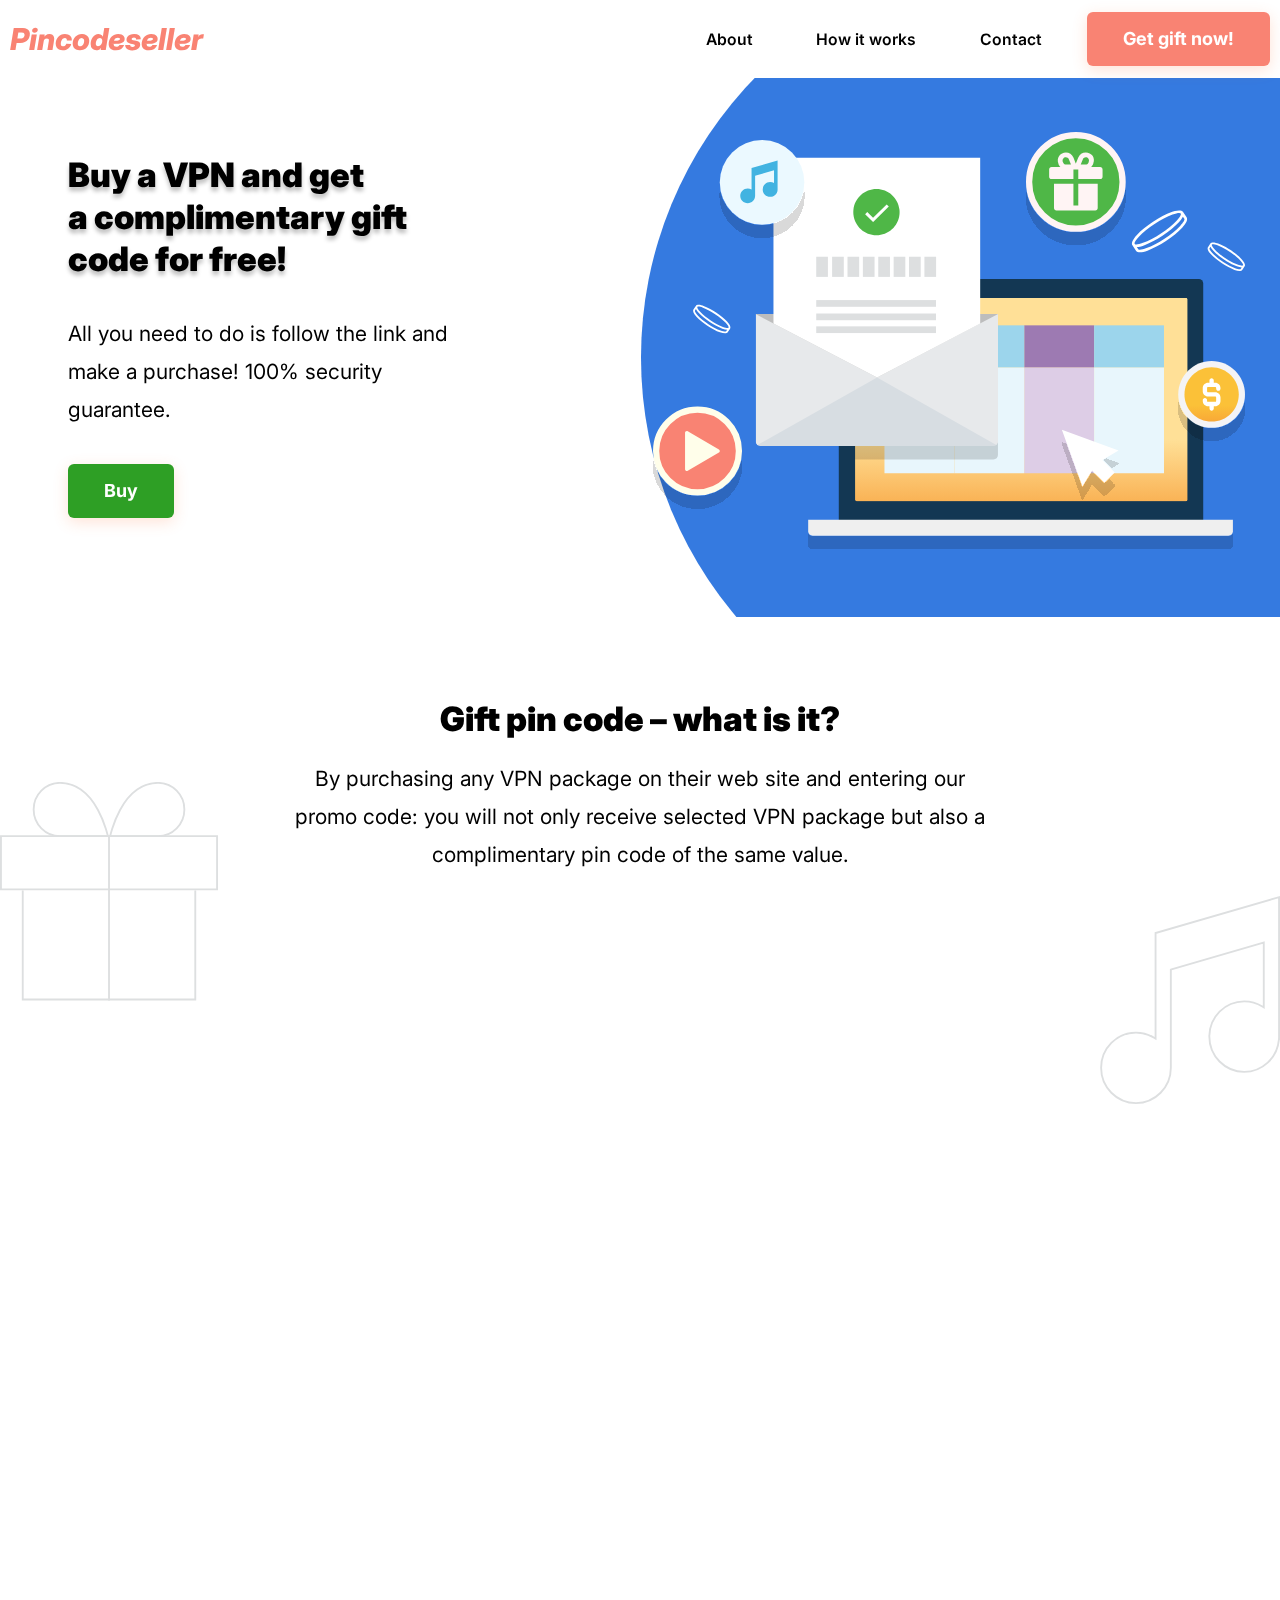
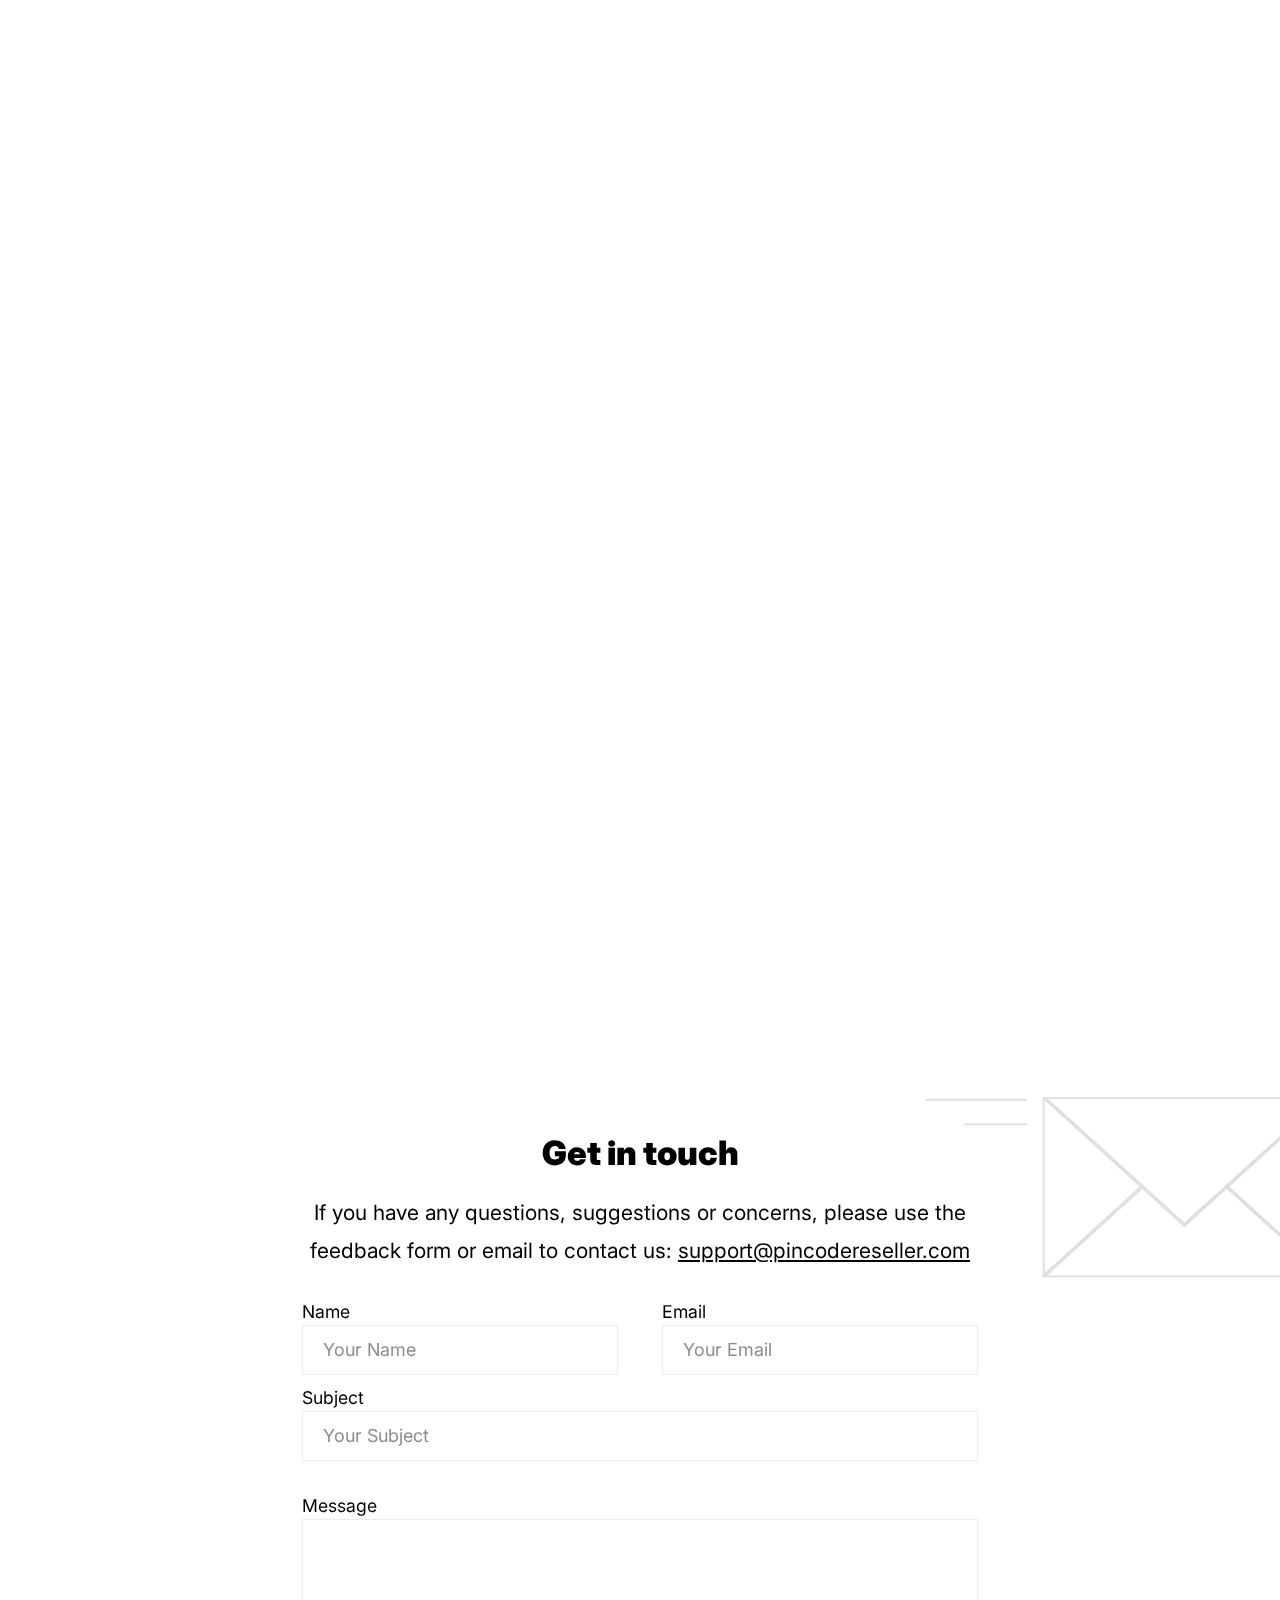
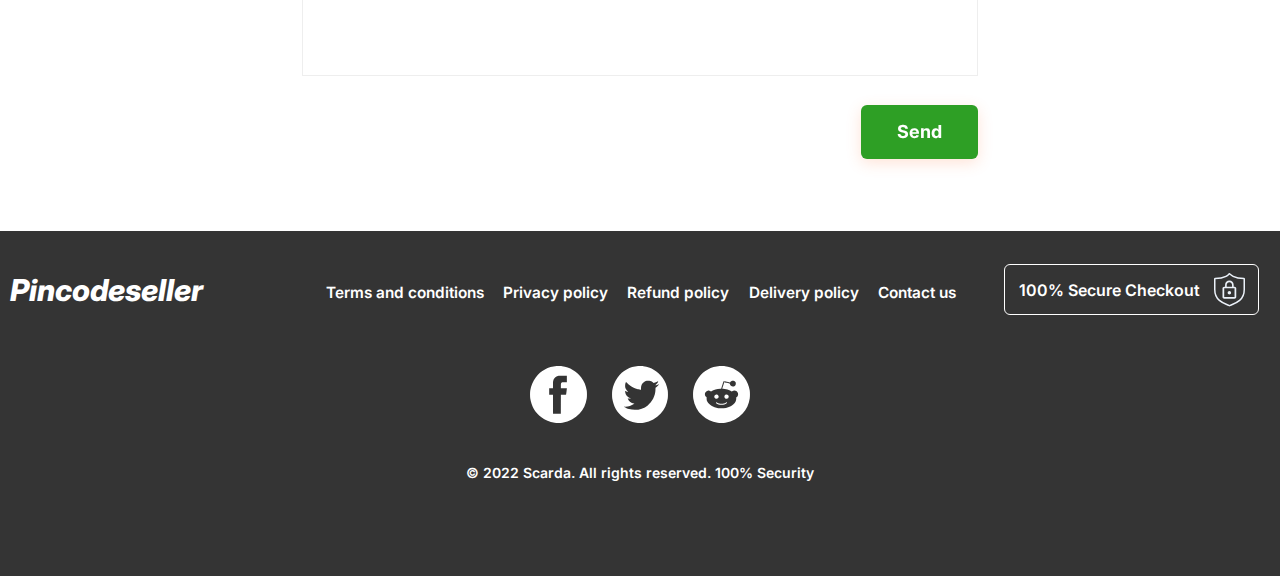
==== commit 866a9b34: "Add files via upload" ====
--- a/home.html
+++ b/home.html
@@ -6,7 +6,7 @@
 	<meta charset="UTF-8">
 	<meta name="format-detection" content="telephone=no">
 	<!-- <style>body{opacity: 0;}</style> -->
-	<link rel="stylesheet" href="css/style.min.css?_v=20230702140931">
+	<link rel="stylesheet" href="css/style.min.css?_v=20230702143107">
 	<link rel="shortcut icon" href="favicon.ico">
 	<!-- <meta name="robots" content="noindex, nofollow"> -->
 	<meta name="viewport" content="width=device-width, initial-scale=1.0">
@@ -161,7 +161,7 @@
 				</h2>
 				<div class="amount__container">
 					<div class="amount__items" data-watch>
-						<div class="amount__item item-amount" data-watch-threshold='1' data-watch>
+						<div class="amount__item item-amount" data-watch-threshold='1' data-watch data-watch_once>
 							<div class="item-amount__gift"> GIFT</div>
 							<h3 class="item-amount__price">
 								$ 15
@@ -171,7 +171,7 @@
 							</div>
 							<a href="success.html" type="button" class="item-amount__button button button_green">Buy</a>
 						</div>
-						<div class="amount__item item-amount" data-watch-threshold='1' data-watch>
+						<div class="amount__item item-amount" data-watch-threshold='1' data-watch data-watch_once>
 							<div class="item-amount__gift">GIFT</div>
 							<h3 class="item-amount__price">
 								$ 15
@@ -181,7 +181,7 @@
 							</div>
 							<a href="success.html" type="button" class="item-amount__button button button_green">Buy</a>
 						</div>
-						<div class="amount__item item-amount" data-watch-threshold='1' data-watch>
+						<div class="amount__item item-amount" data-watch-threshold='1' data-watch data-watch_once>
 							<div class="item-amount__gift">GIFT</div>
 							<h3 class="item-amount__price">
 								$ 15
@@ -191,7 +191,7 @@
 							</div>
 							<a href="success.html" type="button" class="item-amount__button button button_green">Buy</a>
 						</div>
-						<div class="amount__item item-amount" data-watch-threshold='1' data-watch>
+						<div class="amount__item item-amount" data-watch-threshold='1' data-watch data-watch_once>
 							<div class="item-amount__gift">GIFT</div>
 							<h3 class="item-amount__price">
 								$ 15
@@ -286,8 +286,10 @@
 		</footer>
 	</div>
 
-	<script src="js/app.min.js?_v=20230702140931"></script>
-	<script src="https://www.google.com/recaptcha/api.js?_v=20230702140931" async defer></script>
+	<script src="js/app.min.js?_v=20230702143107"></script>
+	<script src="https://www.google.com/recaptcha/api.js?_v=20230702143107" async defer></script>
+
+
 </body>
 
 </html>--- a/css/style.min.css
+++ b/css/style.min.css
@@ -1 +1 @@
-@charset "UTF-8";@import url(https://fonts.googleapis.com/css?family=Inter:regular,500,600,700,800,900&display=swap);@import url(https://fonts.googleapis.com/css?family=Fira+Sans:900&display=swap);*{padding:0;margin:0;border:0}*,:after,:before{-webkit-box-sizing:border-box;box-sizing:border-box}body,html{height:100%;min-width:320px}body{color:#000;line-height:1;font-family:Inter;font-size:1.375rem;-ms-text-size-adjust:100%;-moz-text-size-adjust:100%;-webkit-text-size-adjust:100%;-webkit-font-smoothing:antialiased;-moz-osx-font-smoothing:grayscale}button,input,textarea{font-family:Inter;font-size:inherit;line-height:inherit}button{cursor:pointer;color:inherit;background-color:transparent}a{color:inherit;text-decoration:none}ul li{list-style:none}img{vertical-align:top}h1,h2,h3,h4,h5,h6{font-weight:inherit;font-size:inherit}.lock body{overflow:hidden;-ms-touch-action:none;touch-action:none;-ms-scroll-chaining:none;overscroll-behavior:none}.wrapper{min-height:100%;display:-webkit-box;display:-ms-flexbox;display:flex;-webkit-box-orient:vertical;-webkit-box-direction:normal;-ms-flex-direction:column;flex-direction:column;overflow:hidden}@supports (overflow:clip){.wrapper{overflow:clip}}.wrapper>main{-webkit-box-flex:1;-ms-flex:1 1 auto;flex:1 1 auto}.wrapper>*{min-width:0}[class*=__container]{max-width:91.25rem;margin:0 auto;padding:0 .625rem}.form__error{color:#e92e2e;font-size:.875rem;line-height:150%}.form__success{display:none;height:3.125rem;width:100%;-webkit-box-pack:center;-ms-flex-pack:center;justify-content:center;-webkit-box-align:center;-ms-flex-align:center;align-items:center;color:#3f793a;font-size:1.125rem;font-weight:500;line-height:150%;border:1px solid rgba(32,32,32,.2);background:#dff0d8}.form__fail{display:none;height:3.125rem;width:100%;-webkit-box-pack:center;-ms-flex-pack:center;justify-content:center;-webkit-box-align:center;-ms-flex-align:center;align-items:center;color:#e92e2e;font-size:1.125rem;font-weight:500;line-height:150%;border:1px solid rgba(32,32,32,.2);background:#ffbaba}._form-error .form__fail{display:none}input[type=email],input[type=tel],input[type=text],textarea{-webkit-appearance:none;-moz-appearance:none;appearance:none}.input{font-size:1.125rem;margin-top:.25rem;height:3.125rem;border-radius:0!important;width:100%;display:block;padding:0 20px;border:1px solid #eee}.input._form-focus{border:1px solid #000}.input._form-error{border:1px solid #e92e2e}.input[placeholder]:not([data-placeholder-nohiden])::-webkit-input-placeholder{-webkit-transition:opacity .3s;transition:opacity .3s;color:#8e8b8b;font-size:1.125rem;line-height:150%}.input[placeholder]:not([data-placeholder-nohiden])::-moz-placeholder{-moz-transition:opacity .3s;transition:opacity .3s;color:#8e8b8b;font-size:1.125rem;line-height:150%}.input[placeholder]:not([data-placeholder-nohiden]):-ms-input-placeholder{-ms-transition:opacity .3s;transition:opacity .3s;color:#8e8b8b;font-size:1.125rem;line-height:150%}.input[placeholder]:not([data-placeholder-nohiden])::-ms-input-placeholder{-ms-transition:opacity .3s;transition:opacity .3s;color:#8e8b8b;font-size:1.125rem;line-height:150%}.input[placeholder]:not([data-placeholder-nohiden])::placeholder{-webkit-transition:opacity .3s;transition:opacity .3s;color:#8e8b8b;font-size:1.125rem;line-height:150%}.input[placeholder]:not([data-placeholder-nohiden]):focus::-webkit-input-placeholder{opacity:0}.input[placeholder]:not([data-placeholder-nohiden]):focus::-moz-placeholder{opacity:0}.input[placeholder]:not([data-placeholder-nohiden]):focus:-ms-input-placeholder{opacity:0}.input[placeholder]:not([data-placeholder-nohiden]):focus::-ms-input-placeholder{opacity:0}.input[placeholder]:not([data-placeholder-nohiden]):focus::placeholder{opacity:0}textarea.input{resize:none;padding:0 0}body::after{content:"";background-color:rgba(0,0,0,.5);position:fixed;width:100%;height:100%;top:0;left:0;opacity:0;-webkit-transition:opacity .8s ease 0s;transition:opacity .8s ease 0s;pointer-events:none;z-index:149}.popup-show body::after{opacity:1}.popup{position:fixed;top:0;left:0;bottom:0;right:0;padding:30px 10px;-webkit-transition:visibility .8s ease 0s;transition:visibility .8s ease 0s;visibility:hidden;pointer-events:none}.popup_show{z-index:150;visibility:visible;overflow:auto;pointer-events:auto}.popup_show .popup__content{visibility:visible;-webkit-transform:scale(1);-ms-transform:scale(1);transform:scale(1)}.popup__wrapper{display:-webkit-box;display:-ms-flexbox;display:flex;-webkit-box-orient:vertical;-webkit-box-direction:normal;-ms-flex-direction:column;flex-direction:column;-webkit-box-align:center;-ms-flex-align:center;align-items:center;min-height:100%;-webkit-box-flex:1;-ms-flex:1 1 auto;flex:1 1 auto;width:100%;display:flex;-webkit-box-pack:center;-ms-flex-pack:center;justify-content:center;align-items:center}.popup__content{visibility:hidden;-webkit-transform:scale(0);-ms-transform:scale(0);transform:scale(0);-webkit-transition:-webkit-transform .3s ease 0s;transition:-webkit-transform .3s ease 0s;transition:transform .3s ease 0s;transition:transform .3s ease 0s,-webkit-transform .3s ease 0s;background-color:#eee;padding:20px;width:100%;max-width:900px;border-radius:20px}.lock .popup__content{visibility:visible}[class*=-ibg]{position:relative}[class*=-ibg] img{position:absolute;width:100%;height:100%;top:0;left:0;-o-object-fit:cover;object-fit:cover}[class*=-ibg_contain] img{-o-object-fit:contain;object-fit:contain}.logo{font-style:italic;font-weight:800;padding:.3125rem 0;z-index:41;-webkit-transition:all .3s;transition:all .3s}.button{display:-webkit-inline-box;display:-ms-inline-flexbox;display:inline-flex;color:#fff;font-size:1.125rem;font-weight:700;border-radius:.375rem;background:#f98373;-webkit-box-shadow:0 4px 15px 0 rgba(253,116,56,.2);box-shadow:0 4px 15px 0 rgba(253,116,56,.2);padding:1.125rem 2.25rem;-webkit-transition:all .3s;transition:all .3s}.button:active{background:-webkit-gradient(linear,left bottom,left top,from(rgba(0,0,0,.2)),to(rgba(0,0,0,.2))),#f98373;background:linear-gradient(0deg,rgba(0,0,0,.2) 0,rgba(0,0,0,.2) 100%),#f98373;-webkit-box-shadow:0 4px 15px 0 rgba(253,116,56,.2);box-shadow:0 4px 15px 0 rgba(253,116,56,.2)}.button_green{background:#2e9f25}.button_green:active{background:-webkit-gradient(linear,left bottom,left top,from(rgba(0,0,0,.2)),to(rgba(0,0,0,.2))),#2e9f25;background:linear-gradient(0deg,rgba(0,0,0,.2) 0,rgba(0,0,0,.2) 100%),#2e9f25}.button_white{background:#fff;color:#000}.button_white:active{background:-webkit-gradient(linear,left bottom,left top,from(rgba(0,0,0,.2)),to(rgba(0,0,0,.2))),#fff;background:linear-gradient(0deg,rgba(0,0,0,.2) 0,rgba(0,0,0,.2) 100%),#fff}@-webkit-keyframes jump{0%{-webkit-transform:scale(1);transform:scale(1);-webkit-box-shadow:0 1px 2px rgba(0,0,0,.15);box-shadow:0 1px 2px rgba(0,0,0,.15)}100%{-webkit-transform:scale(1.05);transform:scale(1.05);-webkit-box-shadow:0 5px 25px rgba(0,0,0,.1);box-shadow:0 5px 25px rgba(0,0,0,.1)}}@keyframes jump{0%{-webkit-transform:scale(1);transform:scale(1);-webkit-box-shadow:0 1px 2px rgba(0,0,0,.15);box-shadow:0 1px 2px rgba(0,0,0,.15)}100%{-webkit-transform:scale(1.05);transform:scale(1.05);-webkit-box-shadow:0 5px 25px rgba(0,0,0,.1);box-shadow:0 5px 25px rgba(0,0,0,.1)}}.title{text-align:center;font-weight:900;line-height:125%}.text{line-height:150%}.header{position:fixed;top:0;left:0;width:100%;background-color:#fff;z-index:40}.header__open{display:none;background:#e9eff7;margin:0 -1.25rem;text-align:center;padding:1.25rem 1.875rem 2.5rem 1.875rem}.menu-open .header__open{display:block}.open__title{text-shadow:0 4px 4px rgba(0,0,0,.25);font-weight:900;line-height:125%}.header__container{position:relative;display:-webkit-box;display:-ms-flexbox;display:flex;-webkit-box-align:center;-ms-flex-align:center;align-items:center;height:100%}.header__logo{color:#f98373;-webkit-transition:all .3s;transition:all .3s}.menu-open .header__logo{text-align:center;opacity:1;position:fixed;width:100%;margin-left:-.625rem}.header__menu{-webkit-box-flex:1;-ms-flex:1 1 auto;flex:1 1 auto}.header__actions{display:-webkit-box;display:-ms-flexbox;display:flex;-webkit-box-orient:horizontal;-webkit-box-direction:normal;-ms-flex-direction:row;flex-direction:row;gap:.9375rem;-webkit-box-align:center;-ms-flex-align:center;align-items:center}.menu__list{margin-bottom:auto;display:-webkit-box;display:-ms-flexbox;display:flex;-ms-flex-wrap:wrap;flex-wrap:wrap;-webkit-box-orient:horizontal;-webkit-box-direction:normal;-ms-flex-direction:row;flex-direction:row;-webkit-box-pack:end;-ms-flex-pack:end;justify-content:flex-end;z-index:120}.menu-open .menu__list{padding-bottom:1.875rem}.menu__link{font-weight:600}.header__button{-webkit-animation:blink 1.5s ease-out infinite;animation:blink 1.5s ease-out infinite}@-webkit-keyframes blink{0%{opacity:1}30%{opacity:.8}100%{opacity:1}}@keyframes blink{0%{opacity:1}30%{opacity:.8}100%{opacity:1}}.open__text{margin:1.25rem 0;font-size:1rem;line-height:180%}.icon-menu{display:none}.footer{background:#343434}.footer__container{display:-webkit-box;display:-ms-flexbox;display:flex;-webkit-box-align:center;-ms-flex-align:center;align-items:center;-webkit-box-orient:vertical;-webkit-box-direction:normal;-ms-flex-direction:column;flex-direction:column;padding-top:2.0625rem}.footer__head{display:-webkit-box;display:-ms-flexbox;display:flex;width:100%}.footer__menu{-webkit-box-flex:1;-ms-flex:1 1 auto;flex:1 1 auto;display:-webkit-box;display:-ms-flexbox;display:flex;-webkit-box-pack:end;-ms-flex-pack:end;justify-content:flex-end;-webkit-box-align:center;-ms-flex-align:center;align-items:center}.footer__button{border-radius:.375rem;border:1px solid #fff;color:#fff;font-size:1rem;font-weight:600;width:255px;height:51px;display:-webkit-box;display:-ms-flexbox;display:flex;-webkit-box-align:center;-ms-flex-align:center;align-items:center;-webkit-box-pack:center;-ms-flex-pack:center;justify-content:center;gap:.875rem}.footer__copy{color:#fff;font-size:.875rem;font-weight:600;text-align:center;line-height:120%}.footer__logo{color:#fff;font-size:1.625rem;margin:auto 0;-webkit-transition:all .3s;transition:all .3s}.menu-footer__list{display:-webkit-box;display:-ms-flexbox;display:flex;-webkit-box-orient:horizontal;-webkit-box-direction:normal;-ms-flex-direction:row;flex-direction:row;-ms-flex-wrap:wrap;flex-wrap:wrap;-webkit-box-pack:center;-ms-flex-pack:center;justify-content:center}.menu-footer__item{position:relative;z-index:1}.menu-footer__link{color:#fff;font-weight:600;-webkit-transition:all .5s;transition:all .5s}.menu-footer__link::after{-webkit-transition:all .3s;transition:all .3s;content:"";bottom:-2px;left:0;width:100%;position:absolute;height:.09375rem;background-color:#fff;opacity:0}.menu-footer__link:active{color:#f98373}.menu-footer__link:active::after{background-color:#f98373}.social{display:-webkit-box;display:-ms-flexbox;display:flex;gap:1.5625rem}.social__item{-webkit-transition:all .3s;transition:all .3s}.social__item img{width:100%}.buy{overflow:hidden}.buy__container{display:-webkit-box;display:-ms-flexbox;display:flex;-webkit-box-pack:justify;-ms-flex-pack:justify;justify-content:space-between;padding-bottom:4.25rem;position:relative}.buy__container::after{content:"";position:absolute;border-radius:50%;background:#357ae0;right:-10.125rem;z-index:-1}.buy__content{padding-top:1.375rem;-webkit-box-flex:0;-ms-flex:0 1 36%;flex:0 1 36%}.buy__title{text-shadow:0 4px 4px rgba(0,0,0,.25);font-weight:900;line-height:125%;opacity:0;-webkit-transition:all .6s .2s;transition:all .6s .2s;-webkit-transform:translate(0,-1.875rem);-ms-transform:translate(0,-1.875rem);transform:translate(0,-1.875rem)}.buy__title._watcher-view{opacity:1;-webkit-transform:translate(0,0);-ms-transform:translate(0,0);transform:translate(0,0)}.buy__text{margin:2.1875rem 0;line-height:180%;opacity:0;-webkit-transition:all .6s .35s;transition:all .6s .35s;-webkit-transform:translate(0,-1.875rem);-ms-transform:translate(0,-1.875rem);transform:translate(0,-1.875rem)}.buy__text._watcher-view{opacity:1;-webkit-transform:translate(0,0);-ms-transform:translate(0,0);transform:translate(0,0)}.buy__button{cursor:pointer;-webkit-animation:.5s jump ease infinite alternate;animation:.5s jump ease infinite alternate;opacity:0;-webkit-transition:all .6s .6s,background-color .3s;transition:all .6s .6s,background-color .3s;-webkit-transform:translate(5rem,0);-ms-transform:translate(5rem,0);transform:translate(5rem,0)}.buy__button._watcher-view{opacity:1;-webkit-transform:translate(0,0);-ms-transform:translate(0,0);transform:translate(0,0)}.buy__image{max-width:47%;opacity:0;-webkit-transition:all .8s;transition:all .8s;-webkit-transform:translate(1.875rem,0);-ms-transform:translate(1.875rem,0);transform:translate(1.875rem,0)}.buy__image img{width:100%}.buy__image._watcher-view{opacity:1;-webkit-transform:translate(0,0);-ms-transform:translate(0,0);transform:translate(0,0)}.gift__button{margin-top:2.8125rem;-webkit-animation:blink 1.5s ease-out infinite;animation:blink 1.5s ease-out infinite}@keyframes blink{0%{opacity:1}30%{opacity:.8}100%{opacity:1}}.about__container{text-align:center;position:relative}.about__tecstures{position:absolute;width:100%;height:21.625rem;top:2.875rem;left:0;z-index:-1}.about__tecstures img{width:100%}.about__title{opacity:0;-webkit-transition:all .6s 0s;transition:all .6s 0s;-webkit-transform:translate(0,1.875rem);-ms-transform:translate(0,1.875rem);transform:translate(0,1.875rem)}.about__title._watcher-view{opacity:1;-webkit-transform:translate(0,0);-ms-transform:translate(0,0);transform:translate(0,0)}.about__text{line-height:180%;max-width:55%;margin:0 auto;margin-top:1.25rem;opacity:0;-webkit-transition:all .6s .2s;transition:all .6s .2s;-webkit-transform:translate(0,1.875rem);-ms-transform:translate(0,1.875rem);transform:translate(0,1.875rem)}.about__text._watcher-view{opacity:1;-webkit-transform:translate(0,0);-ms-transform:translate(0,0);transform:translate(0,0)}.about__items{display:-webkit-box;display:-ms-flexbox;display:flex;-webkit-box-pack:center;-ms-flex-pack:center;justify-content:center}.about__button{-webkit-animation:.5s jump ease infinite alternate;animation:.5s jump ease infinite alternate;opacity:0;-webkit-transition:all .6s 1.15s,background-color .3s;transition:all .6s 1.15s,background-color .3s;-webkit-transform:translate(1.875rem,0);-ms-transform:translate(1.875rem,0);transform:translate(1.875rem,0)}.about__button._watcher-view{opacity:1;-webkit-transform:translate(0,0);-ms-transform:translate(0,0);transform:translate(0,0)}.about__icon{height:100%;position:relative;opacity:0;-webkit-transition:all .6s .35s;transition:all .6s .35s;-webkit-transform:translate(0,1.875rem);-ms-transform:translate(0,1.875rem);transform:translate(0,1.875rem)}.about__icon img{position:absolute;width:100%;top:5.375rem;left:0}.about__icon._watcher-view{opacity:1;-webkit-transform:translate(0,0);-ms-transform:translate(0,0);transform:translate(0,0)}.about .about__icon_2{opacity:0;-webkit-transition:all .6s .85s;transition:all .6s .85s;-webkit-transform:translate(0,1.875rem);-ms-transform:translate(0,1.875rem);transform:translate(0,1.875rem)}.about .about__icon_2 img{top:6.375rem}.about .about__icon_2._watcher-view{opacity:1;-webkit-transform:translate(0,0);-ms-transform:translate(0,0);transform:translate(0,0)}.item-about__image{width:71%;margin:0 auto}.item-about__image img{width:100%}.item-about_1{opacity:0;-webkit-transition:all 1.1s .2s;transition:all 1.1s .2s;-webkit-transform:translate(0,1.875rem);-ms-transform:translate(0,1.875rem);transform:translate(0,1.875rem)}.item-about_1._watcher-view{opacity:1;-webkit-transform:translate(0,0);-ms-transform:translate(0,0);transform:translate(0,0)}.item-about_2{opacity:0;-webkit-transition:all 1.1s .6s;transition:all 1.1s .6s;-webkit-transform:translate(0,1.875rem);-ms-transform:translate(0,1.875rem);transform:translate(0,1.875rem)}.item-about_2._watcher-view{opacity:1;-webkit-transform:translate(0,0);-ms-transform:translate(0,0);transform:translate(0,0)}.item-about_3{opacity:0;-webkit-transition:all 1.1s 1s;transition:all 1.1s 1s;-webkit-transform:translate(0,1.875rem);-ms-transform:translate(0,1.875rem);transform:translate(0,1.875rem)}.item-about_3._watcher-view{opacity:1;-webkit-transform:translate(0,0);-ms-transform:translate(0,0);transform:translate(0,0)}.icon-about__title{font-weight:600;line-height:150%;margin-bottom:.3125rem}.how__title{opacity:0;-webkit-transition:all .6s 0s;transition:all .6s 0s;-webkit-transform:translate(0,1.875rem);-ms-transform:translate(0,1.875rem);transform:translate(0,1.875rem)}.how__title._watcher-view{opacity:1;-webkit-transform:translate(0,0);-ms-transform:translate(0,0);transform:translate(0,0)}.how__items{padding:0 2.5rem 0 3.75rem;display:-ms-grid;display:grid;-webkit-box-pack:center;-ms-flex-pack:center;justify-content:center;-ms-grid-columns:minmax(auto,27.0625rem) minmax(auto,27.0625rem);grid-template-columns:minmax(auto,27.0625rem) minmax(auto,27.0625rem)}.how__item{display:-webkit-inline-box;display:-ms-inline-flexbox;display:inline-flex;-webkit-box-orient:vertical;-webkit-box-direction:normal;-ms-flex-direction:column;flex-direction:column}.item-how:nth-child(1){opacity:0;-webkit-transition:all .8s .2s;transition:all .8s .2s;-webkit-transform:translate(0,1.875rem);-ms-transform:translate(0,1.875rem);transform:translate(0,1.875rem)}.item-how:nth-child(1)._watcher-view{opacity:1;-webkit-transform:translate(0,0);-ms-transform:translate(0,0);transform:translate(0,0)}.item-how:nth-child(2){opacity:0;-webkit-transition:all .8s .45s;transition:all .8s .45s;-webkit-transform:translate(0,1.875rem);-ms-transform:translate(0,1.875rem);transform:translate(0,1.875rem)}.item-how:nth-child(2)._watcher-view{opacity:1;-webkit-transform:translate(0,0);-ms-transform:translate(0,0);transform:translate(0,0)}.item-how:nth-child(3){opacity:0;-webkit-transition:all .8s .65s;transition:all .8s .65s;-webkit-transform:translate(0,1.875rem);-ms-transform:translate(0,1.875rem);transform:translate(0,1.875rem)}.item-how:nth-child(3)._watcher-view{opacity:1;-webkit-transform:translate(0,0);-ms-transform:translate(0,0);transform:translate(0,0)}.item-how:nth-child(4){opacity:0;-webkit-transition:all .8s .9s;transition:all .8s .9s;-webkit-transform:translate(0,1.875rem);-ms-transform:translate(0,1.875rem);transform:translate(0,1.875rem)}.item-how:nth-child(4)._watcher-view{opacity:1;-webkit-transform:translate(0,0);-ms-transform:translate(0,0);transform:translate(0,0)}.item-how{position:relative}.item-how__title{font-weight:600;line-height:150%}.item-how__text{line-height:180%}.item-how__number{color:#fff;font-family:Fira Sans;font-weight:900;line-height:150%;display:-webkit-box;display:-ms-flexbox;display:flex;-webkit-box-align:center;-ms-flex-align:center;align-items:center;-webkit-box-pack:center;-ms-flex-pack:center;justify-content:center;position:absolute;top:-.5rem;left:-3.4375rem;border-radius:50%;background:#357ae0;-webkit-box-shadow:0 4px 15px 0 rgba(53,122,224,.6);box-shadow:0 4px 15px 0 rgba(53,122,224,.6)}.amount__title{opacity:0;-webkit-transition:all .6s 0s;transition:all .6s 0s;-webkit-transform:translate(0,1.875rem);-ms-transform:translate(0,1.875rem);transform:translate(0,1.875rem)}.amount__title._watcher-view{opacity:1;-webkit-transform:translate(0,0);-ms-transform:translate(0,0);transform:translate(0,0)}.amount__items{display:-webkit-box;display:-ms-flexbox;display:flex;min-width:47.8125rem;padding-bottom:1.25rem}.item-amount>*{-webkit-transition:all .35s;transition:all .35s}.item-amount{cursor:pointer;border-radius:.375rem;background:#e9eff7;position:relative;overflow:hidden;padding:2.75rem 3.1875rem;display:-webkit-box;display:-ms-flexbox;display:flex;-webkit-box-orient:vertical;-webkit-box-direction:normal;-ms-flex-direction:column;flex-direction:column;-webkit-box-align:center;-ms-flex-align:center;align-items:center;-webkit-transition:all .4s;transition:all .4s}.item-amount__gift{position:absolute;-webkit-transform:rotate(45deg);-ms-transform:rotate(45deg);transform:rotate(45deg);top:.875rem;right:-2.5rem;background:#357ae0;-webkit-box-shadow:0 4px 15px 0 rgba(1,71,255,.2);box-shadow:0 4px 15px 0 rgba(1,71,255,.2);width:9rem;height:1.875rem;text-align:center;color:#fff;font-size:1rem;font-weight:900;padding:auto 0;line-height:1.8125rem}.item-amount__price{color:#000;text-align:center;font-size:40px;font-family:Inter;font-style:normal;font-weight:700;line-height:30.5px}.item-amount__text{color:#000;text-align:center;font-size:1rem;line-height:150%}.contact{background-position:cover}.contact__container{position:relative;overflow:visible}.contact__tecsture{position:absolute;width:31.357143%;height:21.625rem;right:-2.9375rem;z-index:-1}.contact__tecsture img{width:100%}.contact__wrapper{max-width:46.5rem;margin:0 auto}.contact__text{line-height:180%;text-align:center;margin-top:1.25rem}.contact__text a{text-decoration:underline}.form{padding:0 2.125rem}.form__items{display:-ms-grid;display:grid;-ms-grid-columns:1fr 1fr;grid-template-columns:1fr 1fr;margin-bottom:.625rem}.form__bottom{display:-webkit-box;display:-ms-flexbox;display:flex;-webkit-box-pack:justify;-ms-flex-pack:justify;justify-content:space-between;-webkit-box-align:end;-ms-flex-align:end;align-items:flex-end;margin-bottom:1.875rem}.policy__container{padding:0 .625rem}.policy__title{background:#3eb572;display:-webkit-box;display:-ms-flexbox;display:flex;-webkit-box-orient:vertical;-webkit-box-direction:normal;-ms-flex-direction:column;flex-direction:column;-webkit-box-align:center;-ms-flex-align:center;align-items:center;color:#fff;font-weight:900;line-height:125%}.policy__title_terms{background:#9462bc}.policy__title_privacy{background:#d46f63}.policy__title_delivery{background:#357ae0}.policy__content{max-width:66.478873%;margin:0 auto;line-height:180%;display:-webkit-box;display:-ms-flexbox;display:flex;-webkit-box-orient:vertical;-webkit-box-direction:normal;-ms-flex-direction:column;flex-direction:column;gap:2.8125rem}.item-policy__label{font-weight:600}.success{display:-webkit-box;display:-ms-flexbox;display:flex;-webkit-box-orient:vertical;-webkit-box-direction:normal;-ms-flex-direction:column;flex-direction:column}.success__header{position:fixed;top:0;left:0;width:100%;background:#357ae0;color:#fff;font-style:italic;font-weight:800;display:-webkit-box;display:-ms-flexbox;display:flex;-webkit-box-align:center;-ms-flex-align:center;align-items:center;-webkit-box-pack:center;-ms-flex-pack:center;justify-content:center}.success__container{display:-webkit-box;display:-ms-flexbox;display:flex;-webkit-box-orient:vertical;-webkit-box-direction:normal;-ms-flex-direction:column;flex-direction:column;-webkit-box-align:center;-ms-flex-align:center;align-items:center;text-align:center;-webkit-box-flex:1;-ms-flex:1 1 auto;flex:1 1 auto}.success__title{font-size:2rem;font-weight:800;line-height:125%}.success__label{margin-top:.375rem;color:#7b7d80;font-size:1.125rem;font-weight:500;line-height:180%}.success__pin{text-align:center}.success__text{max-width:50%;font-size:1.125rem;line-height:180%;display:-webkit-box;display:-ms-flexbox;display:flex;-webkit-box-orient:vertical;-webkit-box-direction:normal;-ms-flex-direction:column;flex-direction:column;gap:1.875rem;margin-bottom:1.875rem}.success__footer{padding-bottom:3.4375rem;display:-webkit-box;display:-ms-flexbox;display:flex;-ms-flex-wrap:wrap;flex-wrap:wrap;gap:.3125rem;-webkit-box-align:center;-ms-flex-align:center;align-items:center;-webkit-box-pack:center;-ms-flex-pack:center;justify-content:center}.success__footer span{color:#616161;text-align:center;font-size:.75rem}.footer__link{color:#616161;text-align:center;font-size:.75rem}.pin__number{margin-top:1.25rem;width:27.4375rem;background:#eee;height:3.3125rem;font-size:1.1875rem;font-weight:800;display:-webkit-box;display:-ms-flexbox;display:flex;-webkit-box-align:center;-ms-flex-align:center;align-items:center;-webkit-box-pack:center;-ms-flex-pack:center;justify-content:center}.pin__amount{margin-top:1.25rem;font-size:1.1875rem}@media (min-width:41.875em){.how__item{border-radius:1.25rem;border:1px solid #357ae0;background:#fff;-webkit-box-shadow:0 4px 15px 0 rgba(1,71,255,.2);box-shadow:0 4px 15px 0 rgba(1,71,255,.2);padding:1.25rem 2.625rem 1.875rem 4.375rem}.item-how__text{max-width:20rem}}@media (min-width:47.99875em){.menu__link{background-image:-webkit-gradient(linear,left top,right top,from(#f98373),color-stop(50%,#f98373),color-stop(50%,#000));background-image:linear-gradient(to right,#f98373,#f98373 50%,#000 50%);background-size:200% 100%;background-position:-100%;display:inline-block;padding:5px 0;position:relative;-webkit-background-clip:text;-webkit-text-fill-color:transparent;-webkit-transition:all .3s ease-in-out;transition:all .3s ease-in-out}.menu__link:before{content:"";background:#f98373;display:block;position:absolute;bottom:-2px;left:0;width:0;height:2px;-webkit-transition:all .3s ease-in-out;transition:all .3s ease-in-out}.menu__link:hover{background-position:0}.menu__link:hover::before{width:100%}.gift__button{display:none;margin-top:4.25rem}.amount__item:nth-child(1){opacity:0;-webkit-transition:opacity .6s 1s,-webkit-transform .6s 1s;transition:opacity .6s 1s,-webkit-transform .6s 1s;transition:opacity .6s 1s,transform .6s 1s;transition:opacity .6s 1s,transform .6s 1s,-webkit-transform .6s 1s;-webkit-transform:translate(0,1.875rem);-ms-transform:translate(0,1.875rem);transform:translate(0,1.875rem)}.amount__item:nth-child(1)._watcher-view{opacity:1;-webkit-transform:translate(0,0);-ms-transform:translate(0,0);transform:translate(0,0)}.amount__item:nth-child(2){opacity:0;-webkit-transition:opacity .6s .75s,-webkit-transform .6s .75s;transition:opacity .6s .75s,-webkit-transform .6s .75s;transition:opacity .6s .75s,transform .6s .75s;transition:opacity .6s .75s,transform .6s .75s,-webkit-transform .6s .75s;-webkit-transform:translate(0,1.875rem);-ms-transform:translate(0,1.875rem);transform:translate(0,1.875rem)}.amount__item:nth-child(2)._watcher-view{opacity:1;-webkit-transform:translate(0,0);-ms-transform:translate(0,0);transform:translate(0,0)}.amount__item:nth-child(3){opacity:0;-webkit-transition:opacity .6s .5s,-webkit-transform .6s .5s;transition:opacity .6s .5s,-webkit-transform .6s .5s;transition:opacity .6s .5s,transform .6s .5s;transition:opacity .6s .5s,transform .6s .5s,-webkit-transform .6s .5s;-webkit-transform:translate(0,1.875rem);-ms-transform:translate(0,1.875rem);transform:translate(0,1.875rem)}.amount__item:nth-child(3)._watcher-view{opacity:1;-webkit-transform:translate(0,0);-ms-transform:translate(0,0);transform:translate(0,0)}.amount__item:nth-child(4){opacity:0;-webkit-transition:opacity .6s .25s,-webkit-transform .6s .25s;transition:opacity .6s .25s,-webkit-transform .6s .25s;transition:opacity .6s .25s,transform .6s .25s;transition:opacity .6s .25s,transform .6s .25s,-webkit-transform .6s .25s;-webkit-transform:translate(0,1.875rem);-ms-transform:translate(0,1.875rem);transform:translate(0,1.875rem)}.amount__item:nth-child(4)._watcher-view{opacity:1;-webkit-transform:translate(0,0);-ms-transform:translate(0,0);transform:translate(0,0)}}@media (min-width:87.5em){.buy__container::after{width:53rem}.buy__container::after{height:53rem}.buy__container::after{top:-3.3125rem}.buy__content{padding-left:4.4375rem}.buy__image{margin-right:1.9375rem}.about__items{gap:1.5625rem}.about__icon{width:5.4375rem}.item-about{width:22.1875rem}.icon-about__title{font-size:1.75rem}.icon-about__text{font-size:1.375rem}.how__items{-webkit-column-gap:9.25rem;-moz-column-gap:9.25rem;column-gap:9.25rem}.item-how{min-height:10.375rem}}@media (min-width:91.25em){textarea.input{height:10.25rem}.logo{font-size:2rem}.title{font-size:2.1875rem}.text{font-size:1.375rem}.header{height:5.3125rem}.open__title{font-size:2.1875rem}.menu__list{gap:4.375rem}.footer__container{padding-bottom:6.5625rem}.menu-footer__list{gap:1.25rem}.menu-footer__link{font-size:1rem}.social{margin-top:3.4375rem}.social{margin-bottom:2.75rem}.social__item{width:3.75rem}.buy__container{padding-top:9.8125rem}.buy__title{font-size:2.1875rem}.buy__text{font-size:1.375rem}.about__container{padding-top:5.5625rem}.about__container{padding-bottom:6.375rem}.about__items{margin-top:3.5625rem}.about__button{margin-top:3.75rem}.icon-about__title{margin-top:2.0625rem}.how__container{padding-top:5.9375rem}.how__container{padding-bottom:5.625rem}.how__items{margin-top:3.5625rem}.how__items{row-gap:2.75rem}.item-how__title{font-size:1.75rem}.item-how__text{margin-top:.625rem}.item-how__text{font-size:1.125rem}.item-how__number{font-size:2.875rem}.item-how__number{width:5.375rem}.item-how__number{height:5.375rem}.amount{padding-top:5.625rem}.amount{padding-bottom:4.8125rem}.amount__items{margin-top:3.75rem}.amount__items{-webkit-column-gap:3.0625rem;-moz-column-gap:3.0625rem;column-gap:3.0625rem}.item-amount__text{margin-top:1rem}.item-amount__button{margin-top:1rem}.contact__container{padding-top:5.625rem}.contact__container{padding-bottom:2.6875rem}.contact__tecsture{top:3.4375rem}.contact__text{font-size:1.375rem}.contact__form{margin-top:1.875rem}.form__items{-webkit-column-gap:3.125rem;-moz-column-gap:3.125rem;column-gap:3.125rem}.form__label{font-size:1.125rem}.form__textarea{margin-top:2.0625rem}.form__textarea{margin-bottom:1.875rem}.policy__title{padding-top:8.8125rem}.policy__title{padding-bottom:4.125rem}.policy__title{gap:.8125rem}.policy__title{font-size:2.1875rem}.policy__icon{width:7.5rem}.policy__content{padding-top:5.625rem}.policy__content{padding-bottom:5.625rem}.policy__content{font-size:1.125rem}.success__header{height:6.25rem}.success__header{font-size:2rem}.success__container{padding-top:10.3125rem}.success__icon{width:6.25rem}.success__title{margin-top:1.4375rem}.success__pin{margin-top:2.5rem}.success__text{margin-top:3.125rem}}@media (min-width:90em){.menu__link{font-size:1rem}.header__button{margin-left:3.3125rem}.footer__button{margin-left:5.375rem}.footer__button{margin-right:1.75rem}}@media (max-width:75em){.buy__image{max-width:53%}}@media (max-width:48em){.menu__link{font-size:.9375rem}.header__button{margin-left:1.25rem}.buy__container::after{width:37.5rem}.buy__container::after{height:37.5rem}.buy__container::after{top:.0000000625rem}.buy__content{padding-left:.0000000625rem}.buy__image{margin-right:.0000000625rem}.about__items{gap:.0625rem}.about__icon{width:3.125rem}.how__items{-webkit-column-gap:3.125rem;-moz-column-gap:3.125rem;column-gap:3.125rem}}@media (max-width:30em){.item-about{width:9.375rem}.icon-about__title{font-size:1.25rem}.icon-about__text{font-size:1rem}}@media (max-width:25em){.menu__body{padding-top:4.1875rem}.item-amount._watcher-view{background:#357ae0}.item-amount._watcher-view .item-amount__price{color:#fff}.item-amount._watcher-view .item-amount__text{color:#fff}.item-amount._watcher-view .item-amount__button{color:#000;background:#fff}.item-amount._watcher-view .item-amount__button:active{background:-webkit-gradient(linear,left bottom,left top,from(rgba(0,0,0,.2)),to(rgba(0,0,0,.2))),#fff;background:linear-gradient(0deg,rgba(0,0,0,.2) 0,rgba(0,0,0,.2) 100%),#fff}.item-amount._watcher-view .item-amount__gift{color:#000;background:#fff}}@media (max-width:25em) and (any-hover:hover){.item-amount._watcher-view .item-amount__button:hover{-webkit-box-shadow:0 4px 15px 0 rgba(0,0,0,.4);box-shadow:0 4px 15px 0 rgba(0,0,0,.4)}}@media (max-width:20em){textarea.input{height:7.8125rem}.logo{font-size:1.25rem}.title{font-size:1.625rem}.text{font-size:1rem}.header{height:2.5rem}.open__title{font-size:1.625rem}.menu__list{gap:1.8125rem}.footer__container{padding-bottom:2.5rem}.menu-footer__list{gap:.9375rem}.menu-footer__link{font-size:.75rem}.social{margin-top:1.875rem}.social{margin-bottom:1.875rem}.social__item{width:2.5rem}.buy__container{padding-top:.0000000625rem}.buy__title{font-size:1.625rem}.buy__text{font-size:1rem}.about__container{padding-top:2.5rem}.about__container{padding-bottom:2.5rem}.about__items{margin-top:1.25rem}.about__button{margin-top:1.875rem}.icon-about__title{margin-top:1.25rem}.how__container{padding-top:2.5rem}.how__container{padding-bottom:2.5rem}.how__items{margin-top:1.25rem}.how__items{row-gap:1.25rem}.item-how__title{font-size:1.25rem}.item-how__text{margin-top:.0000000625rem}.item-how__text{font-size:1rem}.item-how__number{font-size:2.25rem}.item-how__number{width:3.5rem}.item-how__number{height:3.5rem}.amount{padding-top:2.5rem}.amount{padding-bottom:1.25rem}.amount__items{margin-top:1.25rem}.amount__items{-webkit-column-gap:.9375rem;-moz-column-gap:.9375rem;column-gap:.9375rem}.item-amount__text{margin-top:1.25rem}.item-amount__button{margin-top:2.9375rem}.contact__container{padding-top:2.5rem}.contact__container{padding-bottom:2.5rem}.contact__tecsture{top:.0000000625rem}.contact__text{font-size:1rem}.contact__form{margin-top:1.25rem}.form__items{-webkit-column-gap:.9375rem;-moz-column-gap:.9375rem;column-gap:.9375rem}.form__label{font-size:1rem}.form__textarea{margin-top:1.6875rem}.form__textarea{margin-bottom:1.25rem}.policy__title{padding-top:5.625rem}.policy__title{padding-bottom:2.9375rem}.policy__title{gap:1.3125rem}.policy__title{font-size:1.625rem}.policy__icon{width:6.25rem}.policy__content{padding-top:2.5rem}.policy__content{padding-bottom:2.5rem}.policy__content{font-size:1rem}.success__header{height:3.75rem}.success__header{font-size:1.75rem}.success__container{padding-top:5.625rem}.success__icon{width:5.4375rem}.success__title{margin-top:1.875rem}.success__pin{margin-top:1.875rem}.success__text{margin-top:1.875rem}}@media (max-width:73.75em){.footer__head{-webkit-box-orient:vertical;-webkit-box-direction:normal;-ms-flex-direction:column;flex-direction:column;-webkit-box-align:center;-ms-flex-align:center;align-items:center;gap:2.5rem}.footer__button{margin-left:1.5625rem}.footer__button{margin-right:.0000000625rem}}@media (max-width:73.75em) and (max-width:61.99875em){.footer__head{gap:1.875rem}}@media (max-width:61.99875em){.header__button{padding:.875rem 1.875rem}.buy__container{padding-bottom:2.5rem}.buy__text{margin-top:1.5625rem}.buy__image{max-width:57%;margin-top:1.25rem}.about__items{-webkit-box-pack:justify;-ms-flex-pack:justify;justify-content:space-between}.about__icon img{top:3.4375rem}.about .about__icon_2 img{top:4.375rem}.how__item{padding:.9375rem 1.875rem 1.25rem 3.125rem}.item-how__number{left:-2.1875rem;top:-1.125rem}.item-amount{padding:2.5rem 1.875rem}}@media (max-width:52.5em){.item-amount__gift{height:2.8125rem;top:-.375rem;right:-3.6875rem;display:-webkit-box;display:-ms-flexbox;display:flex;-webkit-box-orient:vertical;-webkit-box-direction:normal;-ms-flex-direction:column;flex-direction:column;-webkit-box-pack:end;-ms-flex-pack:end;justify-content:flex-end}}@media (max-width:47.99875em){.menu__body{display:-webkit-box;display:-ms-flexbox;display:flex;-webkit-box-orient:vertical;-webkit-box-direction:normal;-ms-flex-direction:column;flex-direction:column;-webkit-transition:all .4s;transition:all .4s;overflow:auto;position:fixed;width:100%;height:100%;top:0;left:-100%;z-index:40;background-color:#fff;padding:5rem .9375rem 0 .9375rem}.menu__body::after{content:"";position:fixed;top:0;left:-100%;width:100%;background-color:#fff;z-index:41}.menu-open .menu__body{left:0}.menu-open .menu__body::after{left:0}.menu__list{-webkit-box-orient:vertical;-webkit-box-direction:normal;-ms-flex-direction:column;flex-direction:column;-webkit-box-align:center;-ms-flex-align:center;align-items:center}.menu__link{padding:.8125rem 3.875rem .9375rem 3.875rem}.menu__link._navigator-active{background:#2e9f25;color:#fff}.header__button{display:none}.header__button{padding:.625rem 1.5625rem}.icon-menu{display:block;position:relative;width:2.0625rem;height:1.25rem;z-index:45}.icon-menu span,.icon-menu::after,.icon-menu::before{content:"";-webkit-transition:all .3s ease 0s;transition:all .3s ease 0s;right:0;position:absolute;width:100%;height:.25rem;background-color:#000}.icon-menu::before{top:0}.icon-menu::after{bottom:0}.icon-menu span{top:calc(50% - .125rem)}.menu-open .icon-menu span{width:0}.menu-open .icon-menu::after,.menu-open .icon-menu::before{height:.1875rem}.menu-open .icon-menu::before{top:calc(50% - .1875rem);-webkit-transform:rotate(-45deg);-ms-transform:rotate(-45deg);transform:rotate(-45deg)}.menu-open .icon-menu::after{bottom:calc(50% - 0rem);-webkit-transform:rotate(45deg);-ms-transform:rotate(45deg);transform:rotate(45deg)}.footer__container{padding-top:2.5rem}.footer__logo{display:none}.buy__container{padding-bottom:0}.buy__container{-webkit-box-orient:vertical;-webkit-box-direction:reverse;-ms-flex-direction:column-reverse;flex-direction:column-reverse;padding-left:0;padding-right:0}.buy__container::after{display:none}.buy__content{text-align:center;background:#e9eff7;margin:0 -1.25rem;padding:2.125rem 1.875rem 2.5rem 1.875rem}.buy__image img{margin-top:1.4375rem}.buy__image{max-width:100%;background:#357ae0;text-align:center;padding:0 1.25rem;padding-bottom:1.4375rem}.about__text{max-width:100%}.about__icon img{top:2.3125rem}.about .about__icon_2 img{top:2.8125rem}.amount__container{overflow:scroll}.amount__items{width:100%;margin:0 auto;overflow:scroll}.amount__items{opacity:0;-webkit-transition:opacity .6s .2s,-webkit-transform .6s .2s;transition:opacity .6s .2s,-webkit-transform .6s .2s;transition:opacity .6s .2s,transform .6s .2s;transition:opacity .6s .2s,transform .6s .2s,-webkit-transform .6s .2s;-webkit-transform:translate(0,1.875rem);-ms-transform:translate(0,1.875rem);transform:translate(0,1.875rem)}.amount__items._watcher-view{opacity:1;-webkit-transform:translate(0,0);-ms-transform:translate(0,0);transform:translate(0,0)}.item-amount{padding:2.5rem .625rem}.contact{background:#ebf1f9}.form{padding:0}.policy__content{max-width:100%;background:url("../img/bg 14.svg")}.success__text{max-width:100%}}@media (max-width:47.99875em) and (any-hover:none){.icon-menu{cursor:default}}@media (max-width:41.875em){.how{background-color:#ebf1f9;-webkit-box-shadow:0 4px 4px 0 rgba(0,0,0,.25);box-shadow:0 4px 4px 0 rgba(0,0,0,.25)}.how__title{text-shadow:0 4px 4px rgba(0,0,0,.25)}.how__items{display:-webkit-box;display:-ms-flexbox;display:flex;-webkit-box-orient:vertical;-webkit-box-direction:normal;-ms-flex-direction:column;flex-direction:column;padding:0}.how__item{padding:0}.item-how{display:-webkit-box;display:-ms-flexbox;display:flex;-webkit-box-orient:horizontal;-webkit-box-direction:normal;-ms-flex-direction:row;flex-direction:row;-webkit-box-pack:center;-ms-flex-pack:center;justify-content:center;-webkit-box-align:center;-ms-flex-align:center;align-items:center}.item-how__body{width:90%}.item-how__title{text-shadow:0 4px 4px rgba(0,0,0,.25)}.item-how__text{text-shadow:0 4px 4px rgba(0,0,0,.25);width:100%}.item-how__number{position:static}}@media (max-width:37.5em){.about__icon{margin:0 -.625rem}.form__items{-ms-grid-columns:1fr;grid-template-columns:1fr;row-gap:.625rem}}@media (max-width:29.99875em){.menu-footer__list{-webkit-box-orient:vertical;-webkit-box-direction:normal;-ms-flex-direction:column;flex-direction:column;-webkit-box-align:center;-ms-flex-align:center;align-items:center}.about__container{padding:0 .625rem}.about__tecstures{display:none}.about__title{padding:0 3.125rem}.about__items{-webkit-box-orient:vertical;-webkit-box-direction:normal;-ms-flex-direction:column;flex-direction:column}.about__icon{position:absolute;right:.9375rem}.about__icon{margin:0}.about__icon img{top:0}.about .about__icon_2 img{top:0}.item-about{width:78%;margin:0 auto;position:relative}.how__container{padding:0 .625rem}.item-how__body{width:70%}.contact__tecsture{display:none}.form__bottom{-webkit-box-orient:vertical;-webkit-box-direction:normal;-ms-flex-direction:column;flex-direction:column;-webkit-box-align:center;-ms-flex-align:center;align-items:center;gap:1.25rem}.pin{width:100%}.pin__number{-webkit-box-flex:1;-ms-flex:1 1 100%;flex:1 1 100%;width:100%}}@media (min-width:20em) and (max-width:91.25em){@supports (height:clamp(7.8125rem ,7.1282894737rem + 3.4210526316vw ,10.25rem)){textarea.input{height:clamp(7.8125rem ,7.1282894737rem + 3.4210526316vw ,10.25rem)}}@supports not (height:clamp(7.8125rem ,7.1282894737rem + 3.4210526316vw ,10.25rem)){textarea.input{height:calc(7.8125rem + 2.4375 * (100vw - 20rem)/ 71.25)}}@supports (font-size:clamp(1.25rem ,1.0394736842rem + 1.0526315789vw ,2rem)){.logo{font-size:clamp(1.25rem ,1.0394736842rem + 1.0526315789vw ,2rem)}}@supports not (font-size:clamp(1.25rem ,1.0394736842rem + 1.0526315789vw ,2rem)){.logo{font-size:calc(1.25rem + .75 * (100vw - 20rem)/ 71.25)}}@supports (font-size:clamp(1.625rem ,1.4671052632rem + 0.7894736842vw ,2.1875rem)){.title{font-size:clamp(1.625rem ,1.4671052632rem + .7894736842vw ,2.1875rem)}}@supports not (font-size:clamp(1.625rem ,1.4671052632rem + 0.7894736842vw ,2.1875rem)){.title{font-size:calc(1.625rem + .5625 * (100vw - 20rem)/ 71.25)}}@supports (font-size:clamp(1rem ,0.8947368421rem + 0.5263157895vw ,1.375rem)){.text{font-size:clamp(1rem ,.8947368421rem + .5263157895vw ,1.375rem)}}@supports not (font-size:clamp(1rem ,0.8947368421rem + 0.5263157895vw ,1.375rem)){.text{font-size:calc(1rem + .375 * (100vw - 20rem)/ 71.25)}}@supports (height:clamp(2.5rem ,1.7105263158rem + 3.9473684211vw ,5.3125rem)){.header{height:clamp(2.5rem ,1.7105263158rem + 3.9473684211vw ,5.3125rem)}}@supports not (height:clamp(2.5rem ,1.7105263158rem + 3.9473684211vw ,5.3125rem)){.header{height:calc(2.5rem + 2.8125 * (100vw - 20rem)/ 71.25)}}@supports (font-size:clamp(1.625rem ,1.4671052632rem + 0.7894736842vw ,2.1875rem)){.open__title{font-size:clamp(1.625rem ,1.4671052632rem + .7894736842vw ,2.1875rem)}}@supports not (font-size:clamp(1.625rem ,1.4671052632rem + 0.7894736842vw ,2.1875rem)){.open__title{font-size:calc(1.625rem + .5625 * (100vw - 20rem)/ 71.25)}}@supports (gap:clamp(1.8125rem ,1.0932017544rem + 3.5964912281vw ,4.375rem)){.menu__list{gap:clamp(1.8125rem ,1.0932017544rem + 3.5964912281vw ,4.375rem)}}@supports not (gap:clamp(1.8125rem ,1.0932017544rem + 3.5964912281vw ,4.375rem)){.menu__list{gap:calc(1.8125rem + 2.5625 * (100vw - 20rem)/ 71.25)}}@supports (padding-bottom:clamp(2.5rem ,1.3596491228rem + 5.701754386vw ,6.5625rem)){.footer__container{padding-bottom:clamp(2.5rem ,1.3596491228rem + 5.701754386vw ,6.5625rem)}}@supports not (padding-bottom:clamp(2.5rem ,1.3596491228rem + 5.701754386vw ,6.5625rem)){.footer__container{padding-bottom:calc(2.5rem + 4.0625 * (100vw - 20rem)/ 71.25)}}@supports (gap:clamp(0.9375rem ,0.8497807018rem + 0.4385964912vw ,1.25rem)){.menu-footer__list{gap:clamp(.9375rem ,.8497807018rem + .4385964912vw ,1.25rem)}}@supports not (gap:clamp(0.9375rem ,0.8497807018rem + 0.4385964912vw ,1.25rem)){.menu-footer__list{gap:calc(.9375rem + .3125 * (100vw - 20rem)/ 71.25)}}@supports (font-size:clamp(0.75rem ,0.6798245614rem + 0.350877193vw ,1rem)){.menu-footer__link{font-size:clamp(.75rem ,.6798245614rem + .350877193vw ,1rem)}}@supports not (font-size:clamp(0.75rem ,0.6798245614rem + 0.350877193vw ,1rem)){.menu-footer__link{font-size:calc(.75rem + .25 * (100vw - 20rem)/ 71.25)}}@supports (margin-top:clamp(1.875rem ,1.4364035088rem + 2.1929824561vw ,3.4375rem)){.social{margin-top:clamp(1.875rem ,1.4364035088rem + 2.1929824561vw ,3.4375rem)}}@supports not (margin-top:clamp(1.875rem ,1.4364035088rem + 2.1929824561vw ,3.4375rem)){.social{margin-top:calc(1.875rem + 1.5625 * (100vw - 20rem)/ 71.25)}}@supports (margin-bottom:clamp(1.875rem ,1.6293859649rem + 1.2280701754vw ,2.75rem)){.social{margin-bottom:clamp(1.875rem ,1.6293859649rem + 1.2280701754vw ,2.75rem)}}@supports not (margin-bottom:clamp(1.875rem ,1.6293859649rem + 1.2280701754vw ,2.75rem)){.social{margin-bottom:calc(1.875rem + .875 * (100vw - 20rem)/ 71.25)}}@supports (width:clamp(2.5rem ,2.149122807rem + 1.7543859649vw ,3.75rem)){.social__item{width:clamp(2.5rem ,2.149122807rem + 1.7543859649vw ,3.75rem)}}@supports not (width:clamp(2.5rem ,2.149122807rem + 1.7543859649vw ,3.75rem)){.social__item{width:calc(2.5rem + 1.25 * (100vw - 20rem)/ 71.25)}}@supports (padding-top:clamp(0.0000000625rem ,-2.7543858849rem + 13.7719297368vw ,9.8125rem)){.buy__container{padding-top:clamp(.0000000625rem ,-2.7543858849rem + 13.7719297368vw ,9.8125rem)}}@supports not (padding-top:clamp(0.0000000625rem ,-2.7543858849rem + 13.7719297368vw ,9.8125rem)){.buy__container{padding-top:calc(.0000000625rem + 9.8124999375 * (100vw - 20rem)/ 71.25)}}@supports (font-size:clamp(1.625rem ,1.4671052632rem + 0.7894736842vw ,2.1875rem)){.buy__title{font-size:clamp(1.625rem ,1.4671052632rem + .7894736842vw ,2.1875rem)}}@supports not (font-size:clamp(1.625rem ,1.4671052632rem + 0.7894736842vw ,2.1875rem)){.buy__title{font-size:calc(1.625rem + .5625 * (100vw - 20rem)/ 71.25)}}@supports (font-size:clamp(1rem ,0.8947368421rem + 0.5263157895vw ,1.375rem)){.buy__text{font-size:clamp(1rem ,.8947368421rem + .5263157895vw ,1.375rem)}}@supports not (font-size:clamp(1rem ,0.8947368421rem + 0.5263157895vw ,1.375rem)){.buy__text{font-size:calc(1rem + .375 * (100vw - 20rem)/ 71.25)}}@supports (padding-top:clamp(2.5rem ,1.6403508772rem + 4.298245614vw ,5.5625rem)){.about__container{padding-top:clamp(2.5rem ,1.6403508772rem + 4.298245614vw ,5.5625rem)}}@supports not (padding-top:clamp(2.5rem ,1.6403508772rem + 4.298245614vw ,5.5625rem)){.about__container{padding-top:calc(2.5rem + 3.0625 * (100vw - 20rem)/ 71.25)}}@supports (padding-bottom:clamp(2.5rem ,1.4122807018rem + 5.4385964912vw ,6.375rem)){.about__container{padding-bottom:clamp(2.5rem ,1.4122807018rem + 5.4385964912vw ,6.375rem)}}@supports not (padding-bottom:clamp(2.5rem ,1.4122807018rem + 5.4385964912vw ,6.375rem)){.about__container{padding-bottom:calc(2.5rem + 3.875 * (100vw - 20rem)/ 71.25)}}@supports (margin-top:clamp(1.25rem ,0.600877193rem + 3.2456140351vw ,3.5625rem)){.about__items{margin-top:clamp(1.25rem ,.600877193rem + 3.2456140351vw ,3.5625rem)}}@supports not (margin-top:clamp(1.25rem ,0.600877193rem + 3.2456140351vw ,3.5625rem)){.about__items{margin-top:calc(1.25rem + 2.3125 * (100vw - 20rem)/ 71.25)}}@supports (margin-top:clamp(1.875rem ,1.3486842105rem + 2.6315789474vw ,3.75rem)){.about__button{margin-top:clamp(1.875rem ,1.3486842105rem + 2.6315789474vw ,3.75rem)}}@supports not (margin-top:clamp(1.875rem ,1.3486842105rem + 2.6315789474vw ,3.75rem)){.about__button{margin-top:calc(1.875rem + 1.875 * (100vw - 20rem)/ 71.25)}}@supports (margin-top:clamp(1.25rem ,1.0219298246rem + 1.1403508772vw ,2.0625rem)){.icon-about__title{margin-top:clamp(1.25rem ,1.0219298246rem + 1.1403508772vw ,2.0625rem)}}@supports not (margin-top:clamp(1.25rem ,1.0219298246rem + 1.1403508772vw ,2.0625rem)){.icon-about__title{margin-top:calc(1.25rem + .8125 * (100vw - 20rem)/ 71.25)}}@supports (padding-top:clamp(2.5rem ,1.5350877193rem + 4.8245614035vw ,5.9375rem)){.how__container{padding-top:clamp(2.5rem ,1.5350877193rem + 4.8245614035vw ,5.9375rem)}}@supports not (padding-top:clamp(2.5rem ,1.5350877193rem + 4.8245614035vw ,5.9375rem)){.how__container{padding-top:calc(2.5rem + 3.4375 * (100vw - 20rem)/ 71.25)}}@supports (padding-bottom:clamp(2.5rem ,1.6228070175rem + 4.3859649123vw ,5.625rem)){.how__container{padding-bottom:clamp(2.5rem ,1.6228070175rem + 4.3859649123vw ,5.625rem)}}@supports not (padding-bottom:clamp(2.5rem ,1.6228070175rem + 4.3859649123vw ,5.625rem)){.how__container{padding-bottom:calc(2.5rem + 3.125 * (100vw - 20rem)/ 71.25)}}@supports (margin-top:clamp(1.25rem ,0.600877193rem + 3.2456140351vw ,3.5625rem)){.how__items{margin-top:clamp(1.25rem ,.600877193rem + 3.2456140351vw ,3.5625rem)}}@supports not (margin-top:clamp(1.25rem ,0.600877193rem + 3.2456140351vw ,3.5625rem)){.how__items{margin-top:calc(1.25rem + 2.3125 * (100vw - 20rem)/ 71.25)}}@supports (row-gap:clamp(1.25rem ,0.8289473684rem + 2.1052631579vw ,2.75rem)){.how__items{row-gap:clamp(1.25rem ,.8289473684rem + 2.1052631579vw ,2.75rem)}}@supports not (row-gap:clamp(1.25rem ,0.8289473684rem + 2.1052631579vw ,2.75rem)){.how__items{row-gap:calc(1.25rem + 1.5 * (100vw - 20rem)/ 71.25)}}@supports (font-size:clamp(1.25rem ,1.1096491228rem + 0.701754386vw ,1.75rem)){.item-how__title{font-size:clamp(1.25rem ,1.1096491228rem + .701754386vw ,1.75rem)}}@supports not (font-size:clamp(1.25rem ,1.1096491228rem + 0.701754386vw ,1.75rem)){.item-how__title{font-size:calc(1.25rem + .5 * (100vw - 20rem)/ 71.25)}}@supports (margin-top:clamp(0.0000000625rem ,-0.1754385164rem + 0.8771928947vw ,0.625rem)){.item-how__text{margin-top:clamp(.0000000625rem ,-.1754385164rem + .8771928947vw ,.625rem)}}@supports not (margin-top:clamp(0.0000000625rem ,-0.1754385164rem + 0.8771928947vw ,0.625rem)){.item-how__text{margin-top:calc(.0000000625rem + .6249999375 * (100vw - 20rem)/ 71.25)}}@supports (font-size:clamp(1rem ,0.9649122807rem + 0.1754385965vw ,1.125rem)){.item-how__text{font-size:clamp(1rem ,.9649122807rem + .1754385965vw ,1.125rem)}}@supports not (font-size:clamp(1rem ,0.9649122807rem + 0.1754385965vw ,1.125rem)){.item-how__text{font-size:calc(1rem + .125 * (100vw - 20rem)/ 71.25)}}@supports (font-size:clamp(2.25rem ,2.0745614035rem + 0.8771929825vw ,2.875rem)){.item-how__number{font-size:clamp(2.25rem ,2.0745614035rem + .8771929825vw ,2.875rem)}}@supports not (font-size:clamp(2.25rem ,2.0745614035rem + 0.8771929825vw ,2.875rem)){.item-how__number{font-size:calc(2.25rem + .625 * (100vw - 20rem)/ 71.25)}}@supports (width:clamp(3.5rem ,2.9736842105rem + 2.6315789474vw ,5.375rem)){.item-how__number{width:clamp(3.5rem ,2.9736842105rem + 2.6315789474vw ,5.375rem)}}@supports not (width:clamp(3.5rem ,2.9736842105rem + 2.6315789474vw ,5.375rem)){.item-how__number{width:calc(3.5rem + 1.875 * (100vw - 20rem)/ 71.25)}}@supports (height:clamp(3.5rem ,2.9736842105rem + 2.6315789474vw ,5.375rem)){.item-how__number{height:clamp(3.5rem ,2.9736842105rem + 2.6315789474vw ,5.375rem)}}@supports not (height:clamp(3.5rem ,2.9736842105rem + 2.6315789474vw ,5.375rem)){.item-how__number{height:calc(3.5rem + 1.875 * (100vw - 20rem)/ 71.25)}}@supports (padding-top:clamp(2.5rem ,1.6228070175rem + 4.3859649123vw ,5.625rem)){.amount{padding-top:clamp(2.5rem ,1.6228070175rem + 4.3859649123vw ,5.625rem)}}@supports not (padding-top:clamp(2.5rem ,1.6228070175rem + 4.3859649123vw ,5.625rem)){.amount{padding-top:calc(2.5rem + 3.125 * (100vw - 20rem)/ 71.25)}}@supports (padding-bottom:clamp(1.25rem ,0.25rem + 5vw ,4.8125rem)){.amount{padding-bottom:clamp(1.25rem ,.25rem + 5vw ,4.8125rem)}}@supports not (padding-bottom:clamp(1.25rem ,0.25rem + 5vw ,4.8125rem)){.amount{padding-bottom:calc(1.25rem + 3.5625 * (100vw - 20rem)/ 71.25)}}@supports (margin-top:clamp(1.25rem ,0.548245614rem + 3.5087719298vw ,3.75rem)){.amount__items{margin-top:clamp(1.25rem ,.548245614rem + 3.5087719298vw ,3.75rem)}}@supports not (margin-top:clamp(1.25rem ,0.548245614rem + 3.5087719298vw ,3.75rem)){.amount__items{margin-top:calc(1.25rem + 2.5 * (100vw - 20rem)/ 71.25)}}@supports ((-moz-column-gap:clamp(0.9375rem ,0.3410087719rem + 2.9824561404vw ,3.0625rem)) or (column-gap:clamp(0.9375rem ,0.3410087719rem + 2.9824561404vw ,3.0625rem))){.amount__items{-webkit-column-gap:clamp(.9375rem ,.3410087719rem + 2.9824561404vw ,3.0625rem);-moz-column-gap:clamp(.9375rem ,.3410087719rem + 2.9824561404vw ,3.0625rem);column-gap:clamp(.9375rem ,.3410087719rem + 2.9824561404vw ,3.0625rem)}}@supports not ((-moz-column-gap:clamp(0.9375rem ,0.3410087719rem + 2.9824561404vw ,3.0625rem)) or (column-gap:clamp(0.9375rem ,0.3410087719rem + 2.9824561404vw ,3.0625rem))){.amount__items{-webkit-column-gap:calc(.9375rem + 2.125 * (100vw - 20rem)/ 71.25);-moz-column-gap:calc(.9375rem + 2.125 * (100vw - 20rem)/ 71.25);column-gap:calc(.9375rem + 2.125 * (100vw - 20rem)/ 71.25)}}@supports (margin-top:clamp(1rem ,1.3201754386rem + -0.350877193vw ,1.25rem)){.item-amount__text{margin-top:clamp(1rem ,1.3201754386rem + -.350877193vw ,1.25rem)}}@supports not (margin-top:clamp(1rem ,1.3201754386rem + -0.350877193vw ,1.25rem)){.item-amount__text{margin-top:calc(1.25rem + -.25 * (100vw - 20rem)/ 71.25)}}@supports (margin-top:clamp(1rem ,3.4813596491rem + -2.7192982456vw ,2.9375rem)){.item-amount__button{margin-top:clamp(1rem ,3.4813596491rem + -2.7192982456vw ,2.9375rem)}}@supports not (margin-top:clamp(1rem ,3.4813596491rem + -2.7192982456vw ,2.9375rem)){.item-amount__button{margin-top:calc(2.9375rem + -1.9375 * (100vw - 20rem)/ 71.25)}}@supports (padding-top:clamp(2.5rem ,1.6228070175rem + 4.3859649123vw ,5.625rem)){.contact__container{padding-top:clamp(2.5rem ,1.6228070175rem + 4.3859649123vw ,5.625rem)}}@supports not (padding-top:clamp(2.5rem ,1.6228070175rem + 4.3859649123vw ,5.625rem)){.contact__container{padding-top:calc(2.5rem + 3.125 * (100vw - 20rem)/ 71.25)}}@supports (padding-bottom:clamp(2.5rem ,2.4473684211rem + 0.2631578947vw ,2.6875rem)){.contact__container{padding-bottom:clamp(2.5rem ,2.4473684211rem + .2631578947vw ,2.6875rem)}}@supports not (padding-bottom:clamp(2.5rem ,2.4473684211rem + 0.2631578947vw ,2.6875rem)){.contact__container{padding-bottom:calc(2.5rem + .1875 * (100vw - 20rem)/ 71.25)}}@supports (top:clamp(0.0000000625rem ,-0.9649122007rem + 4.8245613158vw ,3.4375rem)){.contact__tecsture{top:clamp(.0000000625rem ,-.9649122007rem + 4.8245613158vw ,3.4375rem)}}@supports not (top:clamp(0.0000000625rem ,-0.9649122007rem + 4.8245613158vw ,3.4375rem)){.contact__tecsture{top:calc(.0000000625rem + 3.4374999375 * (100vw - 20rem)/ 71.25)}}@supports (font-size:clamp(1rem ,0.8947368421rem + 0.5263157895vw ,1.375rem)){.contact__text{font-size:clamp(1rem ,.8947368421rem + .5263157895vw ,1.375rem)}}@supports not (font-size:clamp(1rem ,0.8947368421rem + 0.5263157895vw ,1.375rem)){.contact__text{font-size:calc(1rem + .375 * (100vw - 20rem)/ 71.25)}}@supports (margin-top:clamp(1.25rem ,1.0745614035rem + 0.8771929825vw ,1.875rem)){.contact__form{margin-top:clamp(1.25rem ,1.0745614035rem + .8771929825vw ,1.875rem)}}@supports not (margin-top:clamp(1.25rem ,1.0745614035rem + 0.8771929825vw ,1.875rem)){.contact__form{margin-top:calc(1.25rem + .625 * (100vw - 20rem)/ 71.25)}}@supports ((-moz-column-gap:clamp(0.9375rem ,0.3234649123rem + 3.0701754386vw ,3.125rem)) or (column-gap:clamp(0.9375rem ,0.3234649123rem + 3.0701754386vw ,3.125rem))){.form__items{-webkit-column-gap:clamp(.9375rem ,.3234649123rem + 3.0701754386vw ,3.125rem);-moz-column-gap:clamp(.9375rem ,.3234649123rem + 3.0701754386vw ,3.125rem);column-gap:clamp(.9375rem ,.3234649123rem + 3.0701754386vw ,3.125rem)}}@supports not ((-moz-column-gap:clamp(0.9375rem ,0.3234649123rem + 3.0701754386vw ,3.125rem)) or (column-gap:clamp(0.9375rem ,0.3234649123rem + 3.0701754386vw ,3.125rem))){.form__items{-webkit-column-gap:calc(.9375rem + 2.1875 * (100vw - 20rem)/ 71.25);-moz-column-gap:calc(.9375rem + 2.1875 * (100vw - 20rem)/ 71.25);column-gap:calc(.9375rem + 2.1875 * (100vw - 20rem)/ 71.25)}}@supports (font-size:clamp(1rem ,0.9649122807rem + 0.1754385965vw ,1.125rem)){.form__label{font-size:clamp(1rem ,.9649122807rem + .1754385965vw ,1.125rem)}}@supports not (font-size:clamp(1rem ,0.9649122807rem + 0.1754385965vw ,1.125rem)){.form__label{font-size:calc(1rem + .125 * (100vw - 20rem)/ 71.25)}}@supports (margin-top:clamp(1.6875rem ,1.5822368421rem + 0.5263157895vw ,2.0625rem)){.form__textarea{margin-top:clamp(1.6875rem ,1.5822368421rem + .5263157895vw ,2.0625rem)}}@supports not (margin-top:clamp(1.6875rem ,1.5822368421rem + 0.5263157895vw ,2.0625rem)){.form__textarea{margin-top:calc(1.6875rem + .375 * (100vw - 20rem)/ 71.25)}}@supports (margin-bottom:clamp(1.25rem ,1.0745614035rem + 0.8771929825vw ,1.875rem)){.form__textarea{margin-bottom:clamp(1.25rem ,1.0745614035rem + .8771929825vw ,1.875rem)}}@supports not (margin-bottom:clamp(1.25rem ,1.0745614035rem + 0.8771929825vw ,1.875rem)){.form__textarea{margin-bottom:calc(1.25rem + .625 * (100vw - 20rem)/ 71.25)}}@supports (padding-top:clamp(5.625rem ,4.7302631579rem + 4.4736842105vw ,8.8125rem)){.policy__title{padding-top:clamp(5.625rem ,4.7302631579rem + 4.4736842105vw ,8.8125rem)}}@supports not (padding-top:clamp(5.625rem ,4.7302631579rem + 4.4736842105vw ,8.8125rem)){.policy__title{padding-top:calc(5.625rem + 3.1875 * (100vw - 20rem)/ 71.25)}}@supports (padding-bottom:clamp(2.9375rem ,2.6041666667rem + 1.6666666667vw ,4.125rem)){.policy__title{padding-bottom:clamp(2.9375rem ,2.6041666667rem + 1.6666666667vw ,4.125rem)}}@supports not (padding-bottom:clamp(2.9375rem ,2.6041666667rem + 1.6666666667vw ,4.125rem)){.policy__title{padding-bottom:calc(2.9375rem + 1.1875 * (100vw - 20rem)/ 71.25)}}@supports (gap:clamp(0.8125rem ,1.4528508772rem + -0.701754386vw ,1.3125rem)){.policy__title{gap:clamp(.8125rem ,1.4528508772rem + -.701754386vw ,1.3125rem)}}@supports not (gap:clamp(0.8125rem ,1.4528508772rem + -0.701754386vw ,1.3125rem)){.policy__title{gap:calc(1.3125rem + -.5 * (100vw - 20rem)/ 71.25)}}@supports (font-size:clamp(1.625rem ,1.4671052632rem + 0.7894736842vw ,2.1875rem)){.policy__title{font-size:clamp(1.625rem ,1.4671052632rem + .7894736842vw ,2.1875rem)}}@supports not (font-size:clamp(1.625rem ,1.4671052632rem + 0.7894736842vw ,2.1875rem)){.policy__title{font-size:calc(1.625rem + .5625 * (100vw - 20rem)/ 71.25)}}@supports (width:clamp(6.25rem ,5.899122807rem + 1.7543859649vw ,7.5rem)){.policy__icon{width:clamp(6.25rem ,5.899122807rem + 1.7543859649vw ,7.5rem)}}@supports not (width:clamp(6.25rem ,5.899122807rem + 1.7543859649vw ,7.5rem)){.policy__icon{width:calc(6.25rem + 1.25 * (100vw - 20rem)/ 71.25)}}@supports (padding-top:clamp(2.5rem ,1.6228070175rem + 4.3859649123vw ,5.625rem)){.policy__content{padding-top:clamp(2.5rem ,1.6228070175rem + 4.3859649123vw ,5.625rem)}}@supports not (padding-top:clamp(2.5rem ,1.6228070175rem + 4.3859649123vw ,5.625rem)){.policy__content{padding-top:calc(2.5rem + 3.125 * (100vw - 20rem)/ 71.25)}}@supports (padding-bottom:clamp(2.5rem ,1.6228070175rem + 4.3859649123vw ,5.625rem)){.policy__content{padding-bottom:clamp(2.5rem ,1.6228070175rem + 4.3859649123vw ,5.625rem)}}@supports not (padding-bottom:clamp(2.5rem ,1.6228070175rem + 4.3859649123vw ,5.625rem)){.policy__content{padding-bottom:calc(2.5rem + 3.125 * (100vw - 20rem)/ 71.25)}}@supports (font-size:clamp(1rem ,0.9649122807rem + 0.1754385965vw ,1.125rem)){.policy__content{font-size:clamp(1rem ,.9649122807rem + .1754385965vw ,1.125rem)}}@supports not (font-size:clamp(1rem ,0.9649122807rem + 0.1754385965vw ,1.125rem)){.policy__content{font-size:calc(1rem + .125 * (100vw - 20rem)/ 71.25)}}@supports (height:clamp(3.75rem ,3.048245614rem + 3.5087719298vw ,6.25rem)){.success__header{height:clamp(3.75rem ,3.048245614rem + 3.5087719298vw ,6.25rem)}}@supports not (height:clamp(3.75rem ,3.048245614rem + 3.5087719298vw ,6.25rem)){.success__header{height:calc(3.75rem + 2.5 * (100vw - 20rem)/ 71.25)}}@supports (font-size:clamp(1.75rem ,1.6798245614rem + 0.350877193vw ,2rem)){.success__header{font-size:clamp(1.75rem ,1.6798245614rem + .350877193vw ,2rem)}}@supports not (font-size:clamp(1.75rem ,1.6798245614rem + 0.350877193vw ,2rem)){.success__header{font-size:calc(1.75rem + .25 * (100vw - 20rem)/ 71.25)}}@supports (padding-top:clamp(5.625rem ,4.3092105263rem + 6.5789473684vw ,10.3125rem)){.success__container{padding-top:clamp(5.625rem ,4.3092105263rem + 6.5789473684vw ,10.3125rem)}}@supports not (padding-top:clamp(5.625rem ,4.3092105263rem + 6.5789473684vw ,10.3125rem)){.success__container{padding-top:calc(5.625rem + 4.6875 * (100vw - 20rem)/ 71.25)}}@supports (width:clamp(5.4375rem ,5.2094298246rem + 1.1403508772vw ,6.25rem)){.success__icon{width:clamp(5.4375rem ,5.2094298246rem + 1.1403508772vw ,6.25rem)}}@supports not (width:clamp(5.4375rem ,5.2094298246rem + 1.1403508772vw ,6.25rem)){.success__icon{width:calc(5.4375rem + .8125 * (100vw - 20rem)/ 71.25)}}@supports (margin-top:clamp(1.4375rem ,1.9978070175rem + -0.6140350877vw ,1.875rem)){.success__title{margin-top:clamp(1.4375rem ,1.9978070175rem + -.6140350877vw ,1.875rem)}}@supports not (margin-top:clamp(1.4375rem ,1.9978070175rem + -0.6140350877vw ,1.875rem)){.success__title{margin-top:calc(1.875rem + -.4375 * (100vw - 20rem)/ 71.25)}}@supports (margin-top:clamp(1.875rem ,1.6995614035rem + 0.8771929825vw ,2.5rem)){.success__pin{margin-top:clamp(1.875rem ,1.6995614035rem + .8771929825vw ,2.5rem)}}@supports not (margin-top:clamp(1.875rem ,1.6995614035rem + 0.8771929825vw ,2.5rem)){.success__pin{margin-top:calc(1.875rem + .625 * (100vw - 20rem)/ 71.25)}}@supports (margin-top:clamp(1.875rem ,1.524122807rem + 1.7543859649vw ,3.125rem)){.success__text{margin-top:clamp(1.875rem ,1.524122807rem + 1.7543859649vw ,3.125rem)}}@supports not (margin-top:clamp(1.875rem ,1.524122807rem + 1.7543859649vw ,3.125rem)){.success__text{margin-top:calc(1.875rem + 1.25 * (100vw - 20rem)/ 71.25)}}}@media (max-width:47.99875em) and (min-width:20em) and (max-width:47.9375em){@supports (height:clamp(2.5rem ,1.6946308725rem + 4.0268456376vw ,3.625rem)){.menu__body::after{height:clamp(2.5rem ,1.6946308725rem + 4.0268456376vw ,3.625rem)}}@supports not (height:clamp(2.5rem ,1.6946308725rem + 4.0268456376vw ,3.625rem)){.menu__body::after{height:calc(2.5rem + 1.125 * (100vw - 20rem)/ 27.9375)}}}@media (min-width:48em) and (max-width:90em){@supports (font-size:clamp(0.9375rem ,0.8660714286rem + 0.1488095238vw ,1rem)){.menu__link{font-size:clamp(.9375rem ,.8660714286rem + .1488095238vw ,1rem)}}@supports not (font-size:clamp(0.9375rem ,0.8660714286rem + 0.1488095238vw ,1rem)){.menu__link{font-size:calc(.9375rem + .0625 * (100vw - 48rem)/ 42)}}@supports (margin-left:clamp(1.25rem ,-1.1071428571rem + 4.9107142857vw ,3.3125rem)){.header__button{margin-left:clamp(1.25rem ,-1.1071428571rem + 4.9107142857vw ,3.3125rem)}}@supports not (margin-left:clamp(1.25rem ,-1.1071428571rem + 4.9107142857vw ,3.3125rem)){.header__button{margin-left:calc(1.25rem + 2.0625 * (100vw - 48rem)/ 42)}}}@media (min-width:20em) and (max-width:47.9375em){@supports (font-size:clamp(1.125rem ,0.3643736018rem + 3.8031319911vw ,2.1875rem)){.menu__link{font-size:clamp(1.125rem ,.3643736018rem + 3.8031319911vw ,2.1875rem)}}@supports not (font-size:clamp(1.125rem ,0.3643736018rem + 3.8031319911vw ,2.1875rem)){.menu__link{font-size:calc(1.125rem + 1.0625 * (100vw - 20rem)/ 27.9375)}}}@media (min-width:73.75em) and (max-width:90em){@supports (margin-left:clamp(1.5625rem ,-15.7403846154rem + 23.4615384615vw ,5.375rem)){.footer__button{margin-left:clamp(1.5625rem ,-15.7403846154rem + 23.4615384615vw ,5.375rem)}}@supports not (margin-left:clamp(1.5625rem ,-15.7403846154rem + 23.4615384615vw ,5.375rem)){.footer__button{margin-left:calc(1.5625rem + 3.8125 * (100vw - 73.75rem)/ 16.25)}}@supports (margin-right:clamp(0.0000000625rem ,-7.9423073462rem + 10.7692303846vw ,1.75rem)){.footer__button{margin-right:clamp(.0000000625rem ,-7.9423073462rem + 10.7692303846vw ,1.75rem)}}@supports not (margin-right:clamp(0.0000000625rem ,-7.9423073462rem + 10.7692303846vw ,1.75rem)){.footer__button{margin-right:calc(.0000000625rem + 1.7499999375 * (100vw - 73.75rem)/ 16.25)}}}@media (min-width:48em) and (max-width:87.5em){@supports (width:clamp(37.5rem ,18.664556962rem + 39.2405063291vw ,53rem)){.buy__container::after{width:clamp(37.5rem ,18.664556962rem + 39.2405063291vw ,53rem)}}@supports not (width:clamp(37.5rem ,18.664556962rem + 39.2405063291vw ,53rem)){.buy__container::after{width:calc(37.5rem + 15.5 * (100vw - 48rem)/ 39.5)}}@supports (height:clamp(37.5rem ,18.664556962rem + 39.2405063291vw ,53rem)){.buy__container::after{height:clamp(37.5rem ,18.664556962rem + 39.2405063291vw ,53rem)}}@supports not (height:clamp(37.5rem ,18.664556962rem + 39.2405063291vw ,53rem)){.buy__container::after{height:calc(37.5rem + 15.5 * (100vw - 48rem)/ 39.5)}}@supports (top:clamp(-3.3125rem ,4.0253165941rem + -8.3860761076vw ,0.0000000625rem)){.buy__container::after{top:clamp(-3.3125rem ,4.0253165941rem + -8.3860761076vw ,.0000000625rem)}}@supports not (top:clamp(-3.3125rem ,4.0253165941rem + -8.3860761076vw ,0.0000000625rem)){.buy__container::after{top:calc(.0000000625rem + -3.3125000625 * (100vw - 48rem)/ 39.5)}}@supports (padding-left:clamp(0.0000000625rem ,-5.3924049248rem + 11.234177057vw ,4.4375rem)){.buy__content{padding-left:clamp(.0000000625rem ,-5.3924049248rem + 11.234177057vw ,4.4375rem)}}@supports not (padding-left:clamp(0.0000000625rem ,-5.3924049248rem + 11.234177057vw ,4.4375rem)){.buy__content{padding-left:calc(.0000000625rem + 4.4374999375 * (100vw - 48rem)/ 39.5)}}@supports (margin-right:clamp(0.0000000625rem ,-2.3544302413rem + 4.9050631329vw ,1.9375rem)){.buy__image{margin-right:clamp(.0000000625rem ,-2.3544302413rem + 4.9050631329vw ,1.9375rem)}}@supports not (margin-right:clamp(0.0000000625rem ,-2.3544302413rem + 4.9050631329vw ,1.9375rem)){.buy__image{margin-right:calc(.0000000625rem + 1.9374999375 * (100vw - 48rem)/ 39.5)}}@supports (gap:clamp(0.0625rem ,-1.7602848101rem + 3.7974683544vw ,1.5625rem)){.about__items{gap:clamp(.0625rem ,-1.7602848101rem + 3.7974683544vw ,1.5625rem)}}@supports not (gap:clamp(0.0625rem ,-1.7602848101rem + 3.7974683544vw ,1.5625rem)){.about__items{gap:calc(.0625rem + 1.5 * (100vw - 48rem)/ 39.5)}}@supports (width:clamp(3.125rem ,0.3148734177rem + 5.8544303797vw ,5.4375rem)){.about__icon{width:clamp(3.125rem ,.3148734177rem + 5.8544303797vw ,5.4375rem)}}@supports not (width:clamp(3.125rem ,0.3148734177rem + 5.8544303797vw ,5.4375rem)){.about__icon{width:calc(3.125rem + 2.3125 * (100vw - 48rem)/ 39.5)}}@supports ((-moz-column-gap:clamp(3.125rem ,-4.3180379747rem + 15.5063291139vw ,9.25rem)) or (column-gap:clamp(3.125rem ,-4.3180379747rem + 15.5063291139vw ,9.25rem))){.how__items{-webkit-column-gap:clamp(3.125rem ,-4.3180379747rem + 15.5063291139vw ,9.25rem);-moz-column-gap:clamp(3.125rem ,-4.3180379747rem + 15.5063291139vw ,9.25rem);column-gap:clamp(3.125rem ,-4.3180379747rem + 15.5063291139vw ,9.25rem)}}@supports not ((-moz-column-gap:clamp(3.125rem ,-4.3180379747rem + 15.5063291139vw ,9.25rem)) or (column-gap:clamp(3.125rem ,-4.3180379747rem + 15.5063291139vw ,9.25rem))){.how__items{-webkit-column-gap:calc(3.125rem + 6.125 * (100vw - 48rem)/ 39.5);-moz-column-gap:calc(3.125rem + 6.125 * (100vw - 48rem)/ 39.5);column-gap:calc(3.125rem + 6.125 * (100vw - 48rem)/ 39.5)}}@supports (min-height:clamp(8.75rem ,6.7753164557rem + 4.1139240506vw ,10.375rem)){.item-how{min-height:clamp(8.75rem ,6.7753164557rem + 4.1139240506vw ,10.375rem)}}@supports not (min-height:clamp(8.75rem ,6.7753164557rem + 4.1139240506vw ,10.375rem)){.item-how{min-height:calc(8.75rem + 1.625 * (100vw - 48rem)/ 39.5)}}}@media (min-width:20em) and (max-width:30em){@supports (gap:clamp(1.25rem ,0.0000000625rem + 6.25vw ,1.875rem)){.about__items{gap:clamp(1.25rem ,.0000000625rem + 6.25vw ,1.875rem)}}@supports not (gap:clamp(1.25rem ,0.0000000625rem + 6.25vw ,1.875rem)){.about__items{gap:calc(1.25rem + .625 * (100vw - 20rem)/ 10)}}@supports (width:clamp(3.125rem ,-1.5rem + 23.125vw ,5.4375rem)){.about__icon{width:clamp(3.125rem ,-1.5rem + 23.125vw ,5.4375rem)}}@supports not (width:clamp(3.125rem ,-1.5rem + 23.125vw ,5.4375rem)){.about__icon{width:calc(3.125rem + 2.3125 * (100vw - 20rem)/ 10)}}@supports (width:clamp(12.5rem ,2.5rem + 50vw ,17.5rem)){.item-about__image{width:clamp(12.5rem ,2.5rem + 50vw ,17.5rem)}}@supports not (width:clamp(12.5rem ,2.5rem + 50vw ,17.5rem)){.item-about__image{width:calc(12.5rem + 5 * (100vw - 20rem)/ 10)}}@supports (font-size:clamp(1.25rem ,0.25rem + 5vw ,1.75rem)){.icon-about__title{font-size:clamp(1.25rem ,.25rem + 5vw ,1.75rem)}}@supports not (font-size:clamp(1.25rem ,0.25rem + 5vw ,1.75rem)){.icon-about__title{font-size:calc(1.25rem + .5 * (100vw - 20rem)/ 10)}}@supports (font-size:clamp(1rem ,0.25rem + 3.75vw ,1.375rem)){.icon-about__text{font-size:clamp(1rem ,.25rem + 3.75vw ,1.375rem)}}@supports not (font-size:clamp(1rem ,0.25rem + 3.75vw ,1.375rem)){.icon-about__text{font-size:calc(1rem + .375 * (100vw - 20rem)/ 10)}}}@media (max-width:29.99875em) and (min-width:20em) and (max-width:30em){@supports (top:clamp(10.125rem ,0.375rem + 48.75vw ,15rem)){.about__icon{top:clamp(10.125rem ,.375rem + 48.75vw ,15rem)}}@supports not (top:clamp(10.125rem ,0.375rem + 48.75vw ,15rem)){.about__icon{top:calc(10.125rem + 4.875 * (100vw - 20rem)/ 10)}}@supports (top:clamp(10.9375rem ,1.5625rem + 46.875vw ,15.625rem)){.about .about__icon_2{top:clamp(10.9375rem ,1.5625rem + 46.875vw ,15.625rem)}}@supports not (top:clamp(10.9375rem ,1.5625rem + 46.875vw ,15.625rem)){.about .about__icon_2{top:calc(10.9375rem + 4.6875 * (100vw - 20rem)/ 10)}}}@media (min-width:30em) and (max-width:87.5em){@supports (width:clamp(9.375rem ,2.6902173913rem + 22.2826086957vw ,22.1875rem)){.item-about{width:clamp(9.375rem ,2.6902173913rem + 22.2826086957vw ,22.1875rem)}}@supports not (width:clamp(9.375rem ,2.6902173913rem + 22.2826086957vw ,22.1875rem)){.item-about{width:calc(9.375rem + 12.8125 * (100vw - 30rem)/ 57.5)}}@supports (font-size:clamp(1.25rem ,0.9891304348rem + 0.8695652174vw ,1.75rem)){.icon-about__title{font-size:clamp(1.25rem ,.9891304348rem + .8695652174vw ,1.75rem)}}@supports not (font-size:clamp(1.25rem ,0.9891304348rem + 0.8695652174vw ,1.75rem)){.icon-about__title{font-size:calc(1.25rem + .5 * (100vw - 30rem)/ 57.5)}}@supports (font-size:clamp(1rem ,0.8043478261rem + 0.652173913vw ,1.375rem)){.icon-about__text{font-size:clamp(1rem ,.8043478261rem + .652173913vw ,1.375rem)}}@supports not (font-size:clamp(1rem ,0.8043478261rem + 0.652173913vw ,1.375rem)){.icon-about__text{font-size:calc(1rem + .375 * (100vw - 30rem)/ 57.5)}}}@media (max-width:41.875em) and (min-width:20em) and (max-width:41.875em){@supports ((-moz-column-gap:clamp(1.25rem ,0.1071428571rem + 5.7142857143vw ,2.5rem)) or (column-gap:clamp(1.25rem ,0.1071428571rem + 5.7142857143vw ,2.5rem))){.item-how{-webkit-column-gap:clamp(1.25rem ,.1071428571rem + 5.7142857143vw ,2.5rem);-moz-column-gap:clamp(1.25rem ,.1071428571rem + 5.7142857143vw ,2.5rem);column-gap:clamp(1.25rem ,.1071428571rem + 5.7142857143vw ,2.5rem)}}@supports not ((-moz-column-gap:clamp(1.25rem ,0.1071428571rem + 5.7142857143vw ,2.5rem)) or (column-gap:clamp(1.25rem ,0.1071428571rem + 5.7142857143vw ,2.5rem))){.item-how{-webkit-column-gap:calc(1.25rem + 1.25 * (100vw - 20rem)/ 21.875);-moz-column-gap:calc(1.25rem + 1.25 * (100vw - 20rem)/ 21.875);column-gap:calc(1.25rem + 1.25 * (100vw - 20rem)/ 21.875)}}}@media (any-hover:hover){.button:hover{-webkit-box-shadow:0 4px 15px 0 rgba(253,116,56,.5);box-shadow:0 4px 15px 0 rgba(253,116,56,.5)}.button_green:hover{-webkit-box-shadow:0 4px 15px 0 rgba(46,159,37,.5);box-shadow:0 4px 15px 0 rgba(46,159,37,.5)}.button_white:hover{-webkit-box-shadow:0 4px 15px 0 rgba(0,0,0,.4);box-shadow:0 4px 15px 0 rgba(0,0,0,.4)}.footer__logo:hover{color:#f98373}.menu-footer__link:hover::after{opacity:1}.social__item:hover{-webkit-transform:scale(1.06);-ms-transform:scale(1.06);transform:scale(1.06)}.buy__button:hover{background-color:#2a9522}.about__button:hover{background-color:#2a9522}.item-amount:hover{background:#357ae0}.item-amount:hover .item-amount__price{color:#fff}.item-amount:hover .item-amount__text{color:#fff}.item-amount:hover .item-amount__button{color:#000;background:#fff}.item-amount:hover .item-amount__button:active{background:-webkit-gradient(linear,left bottom,left top,from(rgba(0,0,0,.2)),to(rgba(0,0,0,.2))),#fff;background:linear-gradient(0deg,rgba(0,0,0,.2) 0,rgba(0,0,0,.2) 100%),#fff}.item-amount:hover .item-amount__gift{color:#000;background:#fff}.contact__text a:hover{text-decoration:none}.success__text a:hover{text-decoration:underline}.footer__link:hover{text-decoration:underline}}@media (any-hover:hover) and (any-hover:hover){.item-amount:hover .item-amount__button:hover{-webkit-box-shadow:0 4px 15px 0 rgba(0,0,0,.4);box-shadow:0 4px 15px 0 rgba(0,0,0,.4)}}+@charset "UTF-8";@import url(https://fonts.googleapis.com/css?family=Inter:regular,500,600,700,800,900&display=swap);@import url(https://fonts.googleapis.com/css?family=Fira+Sans:900&display=swap);*{padding:0;margin:0;border:0}*,:after,:before{-webkit-box-sizing:border-box;box-sizing:border-box}body,html{height:100%;min-width:320px}body{color:#000;line-height:1;font-family:Inter;font-size:1.375rem;-ms-text-size-adjust:100%;-moz-text-size-adjust:100%;-webkit-text-size-adjust:100%;-webkit-font-smoothing:antialiased;-moz-osx-font-smoothing:grayscale}button,input,textarea{font-family:Inter;font-size:inherit;line-height:inherit}button{cursor:pointer;color:inherit;background-color:transparent}a{color:inherit;text-decoration:none}ul li{list-style:none}img{vertical-align:top}h1,h2,h3,h4,h5,h6{font-weight:inherit;font-size:inherit}.lock body{overflow:hidden;-ms-touch-action:none;touch-action:none;-ms-scroll-chaining:none;overscroll-behavior:none}.wrapper{min-height:100%;display:-webkit-box;display:-ms-flexbox;display:flex;-webkit-box-orient:vertical;-webkit-box-direction:normal;-ms-flex-direction:column;flex-direction:column;overflow:hidden}@supports (overflow:clip){.wrapper{overflow:clip}}.wrapper>main{-webkit-box-flex:1;-ms-flex:1 1 auto;flex:1 1 auto}.wrapper>*{min-width:0}[class*=__container]{max-width:91.25rem;margin:0 auto;padding:0 .625rem}.form__error{color:#e92e2e;font-size:.875rem;line-height:150%}.form__success{display:none;height:3.125rem;width:100%;-webkit-box-pack:center;-ms-flex-pack:center;justify-content:center;-webkit-box-align:center;-ms-flex-align:center;align-items:center;color:#3f793a;font-size:1.125rem;font-weight:500;line-height:150%;border:1px solid rgba(32,32,32,.2);background:#dff0d8}.form__fail{display:none;height:3.125rem;width:100%;-webkit-box-pack:center;-ms-flex-pack:center;justify-content:center;-webkit-box-align:center;-ms-flex-align:center;align-items:center;color:#e92e2e;font-size:1.125rem;font-weight:500;line-height:150%;border:1px solid rgba(32,32,32,.2);background:#ffbaba}._form-error .form__fail{display:none}input[type=email],input[type=tel],input[type=text],textarea{-webkit-appearance:none;-moz-appearance:none;appearance:none}.input{font-size:1.125rem;margin-top:.25rem;height:3.125rem;border-radius:0!important;width:100%;display:block;padding:0 20px;border:1px solid #eee}.input._form-focus{border:1px solid #000}.input._form-error{border:1px solid #e92e2e}.input[placeholder]:not([data-placeholder-nohiden])::-webkit-input-placeholder{-webkit-transition:opacity .3s;transition:opacity .3s;color:#8e8b8b;font-size:1.125rem;line-height:150%}.input[placeholder]:not([data-placeholder-nohiden])::-moz-placeholder{-moz-transition:opacity .3s;transition:opacity .3s;color:#8e8b8b;font-size:1.125rem;line-height:150%}.input[placeholder]:not([data-placeholder-nohiden]):-ms-input-placeholder{-ms-transition:opacity .3s;transition:opacity .3s;color:#8e8b8b;font-size:1.125rem;line-height:150%}.input[placeholder]:not([data-placeholder-nohiden])::-ms-input-placeholder{-ms-transition:opacity .3s;transition:opacity .3s;color:#8e8b8b;font-size:1.125rem;line-height:150%}.input[placeholder]:not([data-placeholder-nohiden])::placeholder{-webkit-transition:opacity .3s;transition:opacity .3s;color:#8e8b8b;font-size:1.125rem;line-height:150%}.input[placeholder]:not([data-placeholder-nohiden]):focus::-webkit-input-placeholder{opacity:0}.input[placeholder]:not([data-placeholder-nohiden]):focus::-moz-placeholder{opacity:0}.input[placeholder]:not([data-placeholder-nohiden]):focus:-ms-input-placeholder{opacity:0}.input[placeholder]:not([data-placeholder-nohiden]):focus::-ms-input-placeholder{opacity:0}.input[placeholder]:not([data-placeholder-nohiden]):focus::placeholder{opacity:0}textarea.input{resize:none;padding:0 0}body::after{content:"";background-color:rgba(0,0,0,.5);position:fixed;width:100%;height:100%;top:0;left:0;opacity:0;-webkit-transition:opacity .8s ease 0s;transition:opacity .8s ease 0s;pointer-events:none;z-index:149}.popup-show body::after{opacity:1}.popup{position:fixed;top:0;left:0;bottom:0;right:0;padding:30px 10px;-webkit-transition:visibility .8s ease 0s;transition:visibility .8s ease 0s;visibility:hidden;pointer-events:none}.popup_show{z-index:150;visibility:visible;overflow:auto;pointer-events:auto}.popup_show .popup__content{visibility:visible;-webkit-transform:scale(1);-ms-transform:scale(1);transform:scale(1)}.popup__wrapper{display:-webkit-box;display:-ms-flexbox;display:flex;-webkit-box-orient:vertical;-webkit-box-direction:normal;-ms-flex-direction:column;flex-direction:column;-webkit-box-align:center;-ms-flex-align:center;align-items:center;min-height:100%;-webkit-box-flex:1;-ms-flex:1 1 auto;flex:1 1 auto;width:100%;display:flex;-webkit-box-pack:center;-ms-flex-pack:center;justify-content:center;align-items:center}.popup__content{visibility:hidden;-webkit-transform:scale(0);-ms-transform:scale(0);transform:scale(0);-webkit-transition:-webkit-transform .3s ease 0s;transition:-webkit-transform .3s ease 0s;transition:transform .3s ease 0s;transition:transform .3s ease 0s,-webkit-transform .3s ease 0s;background-color:#eee;padding:20px;width:100%;max-width:900px;border-radius:20px}.lock .popup__content{visibility:visible}[class*=-ibg]{position:relative}[class*=-ibg] img{position:absolute;width:100%;height:100%;top:0;left:0;-o-object-fit:cover;object-fit:cover}[class*=-ibg_contain] img{-o-object-fit:contain;object-fit:contain}.logo{font-style:italic;font-weight:800;padding:.3125rem 0;z-index:41;-webkit-transition:all .3s;transition:all .3s}.button{display:-webkit-inline-box;display:-ms-inline-flexbox;display:inline-flex;color:#fff;font-size:1.125rem;font-weight:700;border-radius:.375rem;background:#f98373;-webkit-box-shadow:0 4px 15px 0 rgba(253,116,56,.2);box-shadow:0 4px 15px 0 rgba(253,116,56,.2);padding:1.125rem 2.25rem;-webkit-transition:all .3s;transition:all .3s}.button:active{background:-webkit-gradient(linear,left bottom,left top,from(rgba(0,0,0,.2)),to(rgba(0,0,0,.2))),#f98373;background:linear-gradient(0deg,rgba(0,0,0,.2) 0,rgba(0,0,0,.2) 100%),#f98373;-webkit-box-shadow:0 4px 15px 0 rgba(253,116,56,.2);box-shadow:0 4px 15px 0 rgba(253,116,56,.2)}.button_green{background:#2e9f25}.button_green:active{background:-webkit-gradient(linear,left bottom,left top,from(rgba(0,0,0,.2)),to(rgba(0,0,0,.2))),#2e9f25;background:linear-gradient(0deg,rgba(0,0,0,.2) 0,rgba(0,0,0,.2) 100%),#2e9f25}.button_white{background:#fff;color:#000}.button_white:active{background:-webkit-gradient(linear,left bottom,left top,from(rgba(0,0,0,.2)),to(rgba(0,0,0,.2))),#fff;background:linear-gradient(0deg,rgba(0,0,0,.2) 0,rgba(0,0,0,.2) 100%),#fff}@-webkit-keyframes jump{0%{-webkit-transform:scale(1);transform:scale(1);-webkit-box-shadow:0 1px 2px rgba(0,0,0,.15);box-shadow:0 1px 2px rgba(0,0,0,.15)}100%{-webkit-transform:scale(1.05);transform:scale(1.05);-webkit-box-shadow:0 5px 25px rgba(0,0,0,.1);box-shadow:0 5px 25px rgba(0,0,0,.1)}}@keyframes jump{0%{-webkit-transform:scale(1);transform:scale(1);-webkit-box-shadow:0 1px 2px rgba(0,0,0,.15);box-shadow:0 1px 2px rgba(0,0,0,.15)}100%{-webkit-transform:scale(1.05);transform:scale(1.05);-webkit-box-shadow:0 5px 25px rgba(0,0,0,.1);box-shadow:0 5px 25px rgba(0,0,0,.1)}}.title{text-align:center;font-weight:900;line-height:125%}.text{line-height:150%}.header{position:fixed;top:0;left:0;width:100%;background-color:#fff;z-index:40}.header__open{display:none;background:#e9eff7;margin:0 -1.25rem;text-align:center;padding:1.25rem 1.875rem 2.5rem 1.875rem}.menu-open .header__open{display:block}.open__title{text-shadow:0 4px 4px rgba(0,0,0,.25);font-weight:900;line-height:125%}.header__container{position:relative;display:-webkit-box;display:-ms-flexbox;display:flex;-webkit-box-align:center;-ms-flex-align:center;align-items:center;height:100%}.header__logo{color:#f98373;-webkit-transition:all .3s;transition:all .3s}.menu-open .header__logo{text-align:center;opacity:1;position:fixed;width:100%;margin-left:-.625rem}.header__menu{-webkit-box-flex:1;-ms-flex:1 1 auto;flex:1 1 auto}.header__actions{display:-webkit-box;display:-ms-flexbox;display:flex;-webkit-box-orient:horizontal;-webkit-box-direction:normal;-ms-flex-direction:row;flex-direction:row;gap:.9375rem;-webkit-box-align:center;-ms-flex-align:center;align-items:center}.menu__list{margin-bottom:auto;display:-webkit-box;display:-ms-flexbox;display:flex;-ms-flex-wrap:wrap;flex-wrap:wrap;-webkit-box-orient:horizontal;-webkit-box-direction:normal;-ms-flex-direction:row;flex-direction:row;-webkit-box-pack:end;-ms-flex-pack:end;justify-content:flex-end;z-index:120}.menu-open .menu__list{padding-bottom:1.875rem}.menu__link{font-weight:600}.header__button{-webkit-animation:blink 1.5s ease-out infinite;animation:blink 1.5s ease-out infinite}@-webkit-keyframes blink{0%{opacity:1}30%{opacity:.8}100%{opacity:1}}@keyframes blink{0%{opacity:1}30%{opacity:.8}100%{opacity:1}}.open__text{margin:1.25rem 0;font-size:1rem;line-height:180%}.icon-menu{display:none}.footer{background:#343434}.footer__container{display:-webkit-box;display:-ms-flexbox;display:flex;-webkit-box-align:center;-ms-flex-align:center;align-items:center;-webkit-box-orient:vertical;-webkit-box-direction:normal;-ms-flex-direction:column;flex-direction:column;padding-top:2.0625rem}.footer__head{display:-webkit-box;display:-ms-flexbox;display:flex;width:100%}.footer__menu{-webkit-box-flex:1;-ms-flex:1 1 auto;flex:1 1 auto;display:-webkit-box;display:-ms-flexbox;display:flex;-webkit-box-pack:end;-ms-flex-pack:end;justify-content:flex-end;-webkit-box-align:center;-ms-flex-align:center;align-items:center}.footer__button{border-radius:.375rem;border:1px solid #fff;color:#fff;font-size:1rem;font-weight:600;width:255px;height:51px;display:-webkit-box;display:-ms-flexbox;display:flex;-webkit-box-align:center;-ms-flex-align:center;align-items:center;-webkit-box-pack:center;-ms-flex-pack:center;justify-content:center;gap:.875rem}.footer__copy{color:#fff;font-size:.875rem;font-weight:600;text-align:center;line-height:120%}.footer__logo{color:#fff;font-size:1.625rem;margin:auto 0;-webkit-transition:all .3s;transition:all .3s}.menu-footer__list{display:-webkit-box;display:-ms-flexbox;display:flex;-webkit-box-orient:horizontal;-webkit-box-direction:normal;-ms-flex-direction:row;flex-direction:row;-ms-flex-wrap:wrap;flex-wrap:wrap;-webkit-box-pack:center;-ms-flex-pack:center;justify-content:center}.menu-footer__item{position:relative;z-index:1}.menu-footer__link{color:#fff;font-weight:600;-webkit-transition:all .5s;transition:all .5s}.menu-footer__link::after{-webkit-transition:all .3s;transition:all .3s;content:"";bottom:-2px;left:0;width:100%;position:absolute;height:.09375rem;background-color:#fff;opacity:0}.menu-footer__link:active{color:#f98373}.menu-footer__link:active::after{background-color:#f98373}.social{display:-webkit-box;display:-ms-flexbox;display:flex;gap:1.5625rem}.social__item{-webkit-transition:all .3s;transition:all .3s}.social__item img{width:100%}.buy{overflow:hidden}.buy__container{display:-webkit-box;display:-ms-flexbox;display:flex;-webkit-box-pack:justify;-ms-flex-pack:justify;justify-content:space-between;padding-bottom:4.25rem;position:relative}.buy__container::after{content:"";position:absolute;border-radius:50%;background:#357ae0;right:-10.125rem;z-index:-1}.buy__content{padding-top:1.375rem;-webkit-box-flex:0;-ms-flex:0 1 36%;flex:0 1 36%}.buy__title{text-shadow:0 4px 4px rgba(0,0,0,.25);font-weight:900;line-height:125%;opacity:0;-webkit-transition:all .6s .2s;transition:all .6s .2s;-webkit-transform:translate(0,-1.875rem);-ms-transform:translate(0,-1.875rem);transform:translate(0,-1.875rem)}.buy__title._watcher-view{opacity:1;-webkit-transform:translate(0,0);-ms-transform:translate(0,0);transform:translate(0,0)}.buy__text{margin:2.1875rem 0;line-height:180%;opacity:0;-webkit-transition:all .6s .35s;transition:all .6s .35s;-webkit-transform:translate(0,-1.875rem);-ms-transform:translate(0,-1.875rem);transform:translate(0,-1.875rem)}.buy__text._watcher-view{opacity:1;-webkit-transform:translate(0,0);-ms-transform:translate(0,0);transform:translate(0,0)}.buy__button{cursor:pointer;-webkit-animation:.5s jump ease infinite alternate;animation:.5s jump ease infinite alternate;opacity:0;-webkit-transition:all .8s .6s,background-color .3s;transition:all .8s .6s,background-color .3s;-webkit-transform:translate(5rem,0);-ms-transform:translate(5rem,0);transform:translate(5rem,0)}.buy__button._watcher-view{opacity:1;-webkit-transform:translate(0,0);-ms-transform:translate(0,0);transform:translate(0,0)}.buy__image{max-width:47%;opacity:0;-webkit-transition:all .8s;transition:all .8s;-webkit-transform:translate(1.875rem,0);-ms-transform:translate(1.875rem,0);transform:translate(1.875rem,0)}.buy__image img{width:100%}.buy__image._watcher-view{opacity:1;-webkit-transform:translate(0,0);-ms-transform:translate(0,0);transform:translate(0,0)}.gift__button{margin-top:2.8125rem;-webkit-animation:blink 1.5s ease-out infinite;animation:blink 1.5s ease-out infinite}@keyframes blink{0%{opacity:1}30%{opacity:.8}100%{opacity:1}}.about__container{text-align:center;position:relative}.about__tecstures{position:absolute;width:100%;height:21.625rem;top:2.875rem;left:0;z-index:-1}.about__tecstures img{width:100%}.about__title{opacity:0;-webkit-transition:all .6s 0s;transition:all .6s 0s;-webkit-transform:translate(0,1.875rem);-ms-transform:translate(0,1.875rem);transform:translate(0,1.875rem)}.about__title._watcher-view{opacity:1;-webkit-transform:translate(0,0);-ms-transform:translate(0,0);transform:translate(0,0)}.about__text{line-height:180%;max-width:55%;margin:0 auto;margin-top:1.25rem;opacity:0;-webkit-transition:all .6s .2s;transition:all .6s .2s;-webkit-transform:translate(0,1.875rem);-ms-transform:translate(0,1.875rem);transform:translate(0,1.875rem)}.about__text._watcher-view{opacity:1;-webkit-transform:translate(0,0);-ms-transform:translate(0,0);transform:translate(0,0)}.about__items{display:-webkit-box;display:-ms-flexbox;display:flex;-webkit-box-pack:center;-ms-flex-pack:center;justify-content:center}.about__button{-webkit-animation:.5s jump ease infinite alternate;animation:.5s jump ease infinite alternate;opacity:0;-webkit-transition:all 1s .8s,background-color .3s;transition:all 1s .8s,background-color .3s;-webkit-transform:translate(1.875rem,0);-ms-transform:translate(1.875rem,0);transform:translate(1.875rem,0)}.about__button._watcher-view{opacity:1;-webkit-transform:translate(0,0);-ms-transform:translate(0,0);transform:translate(0,0)}.about__icon{height:100%;position:relative;opacity:0;-webkit-transition:all .6s .35s;transition:all .6s .35s;-webkit-transform:translate(0,1.875rem);-ms-transform:translate(0,1.875rem);transform:translate(0,1.875rem)}.about__icon img{position:absolute;width:100%;top:5.375rem;left:0}.about__icon._watcher-view{opacity:1;-webkit-transform:translate(0,0);-ms-transform:translate(0,0);transform:translate(0,0)}.about .about__icon_2{opacity:0;-webkit-transition:all .6s .85s;transition:all .6s .85s;-webkit-transform:translate(0,1.875rem);-ms-transform:translate(0,1.875rem);transform:translate(0,1.875rem)}.about .about__icon_2 img{top:6.375rem}.about .about__icon_2._watcher-view{opacity:1;-webkit-transform:translate(0,0);-ms-transform:translate(0,0);transform:translate(0,0)}.item-about__image{width:71%;margin:0 auto}.item-about__image img{width:100%}.item-about_1{opacity:0;-webkit-transition:all 1.1s .2s;transition:all 1.1s .2s;-webkit-transform:translate(0,1.875rem);-ms-transform:translate(0,1.875rem);transform:translate(0,1.875rem)}.item-about_1._watcher-view{opacity:1;-webkit-transform:translate(0,0);-ms-transform:translate(0,0);transform:translate(0,0)}.item-about_2{opacity:0;-webkit-transition:all 1.1s .6s;transition:all 1.1s .6s;-webkit-transform:translate(0,1.875rem);-ms-transform:translate(0,1.875rem);transform:translate(0,1.875rem)}.item-about_2._watcher-view{opacity:1;-webkit-transform:translate(0,0);-ms-transform:translate(0,0);transform:translate(0,0)}.item-about_3{opacity:0;-webkit-transition:all 1.1s 1s;transition:all 1.1s 1s;-webkit-transform:translate(0,1.875rem);-ms-transform:translate(0,1.875rem);transform:translate(0,1.875rem)}.item-about_3._watcher-view{opacity:1;-webkit-transform:translate(0,0);-ms-transform:translate(0,0);transform:translate(0,0)}.icon-about__title{font-weight:600;line-height:150%;margin-bottom:.3125rem}.how__title{opacity:0;-webkit-transition:all .6s 0s;transition:all .6s 0s;-webkit-transform:translate(0,1.875rem);-ms-transform:translate(0,1.875rem);transform:translate(0,1.875rem)}.how__title._watcher-view{opacity:1;-webkit-transform:translate(0,0);-ms-transform:translate(0,0);transform:translate(0,0)}.how__items{padding:0 2.5rem 0 3.75rem;display:-ms-grid;display:grid;-webkit-box-pack:center;-ms-flex-pack:center;justify-content:center;-ms-grid-columns:minmax(auto,27.0625rem) minmax(auto,27.0625rem);grid-template-columns:minmax(auto,27.0625rem) minmax(auto,27.0625rem)}.how__item{display:-webkit-inline-box;display:-ms-inline-flexbox;display:inline-flex;-webkit-box-orient:vertical;-webkit-box-direction:normal;-ms-flex-direction:column;flex-direction:column}.item-how:nth-child(1){opacity:0;-webkit-transition:all .8s .2s;transition:all .8s .2s;-webkit-transform:translate(0,1.875rem);-ms-transform:translate(0,1.875rem);transform:translate(0,1.875rem)}.item-how:nth-child(1)._watcher-view{opacity:1;-webkit-transform:translate(0,0);-ms-transform:translate(0,0);transform:translate(0,0)}.item-how:nth-child(2){opacity:0;-webkit-transition:all .8s .45s;transition:all .8s .45s;-webkit-transform:translate(0,1.875rem);-ms-transform:translate(0,1.875rem);transform:translate(0,1.875rem)}.item-how:nth-child(2)._watcher-view{opacity:1;-webkit-transform:translate(0,0);-ms-transform:translate(0,0);transform:translate(0,0)}.item-how:nth-child(3){opacity:0;-webkit-transition:all .8s .65s;transition:all .8s .65s;-webkit-transform:translate(0,1.875rem);-ms-transform:translate(0,1.875rem);transform:translate(0,1.875rem)}.item-how:nth-child(3)._watcher-view{opacity:1;-webkit-transform:translate(0,0);-ms-transform:translate(0,0);transform:translate(0,0)}.item-how:nth-child(4){opacity:0;-webkit-transition:all .8s .9s;transition:all .8s .9s;-webkit-transform:translate(0,1.875rem);-ms-transform:translate(0,1.875rem);transform:translate(0,1.875rem)}.item-how:nth-child(4)._watcher-view{opacity:1;-webkit-transform:translate(0,0);-ms-transform:translate(0,0);transform:translate(0,0)}.item-how{position:relative}.item-how__title{font-weight:600;line-height:150%}.item-how__text{line-height:180%}.item-how__number{color:#fff;font-family:Fira Sans;font-weight:900;line-height:150%;display:-webkit-box;display:-ms-flexbox;display:flex;-webkit-box-align:center;-ms-flex-align:center;align-items:center;-webkit-box-pack:center;-ms-flex-pack:center;justify-content:center;position:absolute;top:-.5rem;left:-3.4375rem;border-radius:50%;background:#357ae0;-webkit-box-shadow:0 4px 15px 0 rgba(53,122,224,.6);box-shadow:0 4px 15px 0 rgba(53,122,224,.6)}.amount__title{opacity:0;-webkit-transition:all .6s 0s;transition:all .6s 0s;-webkit-transform:translate(0,1.875rem);-ms-transform:translate(0,1.875rem);transform:translate(0,1.875rem)}.amount__title._watcher-view{opacity:1;-webkit-transform:translate(0,0);-ms-transform:translate(0,0);transform:translate(0,0)}.amount__items{display:-webkit-box;display:-ms-flexbox;display:flex;min-width:47.8125rem;padding-bottom:1.25rem}.item-amount>*{-webkit-transition:all .35s;transition:all .35s}.item-amount{cursor:pointer;border-radius:.375rem;background:#e9eff7;position:relative;overflow:hidden;padding:2.75rem 3.1875rem;display:-webkit-box;display:-ms-flexbox;display:flex;-webkit-box-orient:vertical;-webkit-box-direction:normal;-ms-flex-direction:column;flex-direction:column;-webkit-box-align:center;-ms-flex-align:center;align-items:center;-webkit-transition:all .4s;transition:all .4s}.item-amount__gift{position:absolute;-webkit-transform:rotate(45deg);-ms-transform:rotate(45deg);transform:rotate(45deg);top:.875rem;right:-2.5rem;background:#357ae0;-webkit-box-shadow:0 4px 15px 0 rgba(1,71,255,.2);box-shadow:0 4px 15px 0 rgba(1,71,255,.2);width:9rem;height:1.875rem;text-align:center;color:#fff;font-size:1rem;font-weight:900;padding:auto 0;line-height:1.8125rem}.item-amount__price{color:#000;text-align:center;font-size:40px;font-family:Inter;font-style:normal;font-weight:700;line-height:30.5px}.item-amount__text{color:#000;text-align:center;font-size:1rem;line-height:150%}.contact{background-position:cover}.contact__container{position:relative;overflow:visible}.contact__tecsture{position:absolute;width:31.357143%;height:21.625rem;right:-2.9375rem;z-index:-1}.contact__tecsture img{width:100%}.contact__wrapper{max-width:46.5rem;margin:0 auto}.contact__text{line-height:180%;text-align:center;margin-top:1.25rem}.contact__text a{text-decoration:underline}.form{padding:0 2.125rem}.form__items{display:-ms-grid;display:grid;-ms-grid-columns:1fr 1fr;grid-template-columns:1fr 1fr;margin-bottom:.625rem}.form__bottom{display:-webkit-box;display:-ms-flexbox;display:flex;-webkit-box-pack:justify;-ms-flex-pack:justify;justify-content:space-between;-webkit-box-align:end;-ms-flex-align:end;align-items:flex-end;margin-bottom:1.875rem}.policy__container{padding:0 .625rem}.policy__title{background:#3eb572;display:-webkit-box;display:-ms-flexbox;display:flex;-webkit-box-orient:vertical;-webkit-box-direction:normal;-ms-flex-direction:column;flex-direction:column;-webkit-box-align:center;-ms-flex-align:center;align-items:center;color:#fff;font-weight:900;line-height:125%}.policy__title_terms{background:#9462bc}.policy__title_privacy{background:#d46f63}.policy__title_delivery{background:#357ae0}.policy__content{max-width:66.478873%;margin:0 auto;line-height:180%;display:-webkit-box;display:-ms-flexbox;display:flex;-webkit-box-orient:vertical;-webkit-box-direction:normal;-ms-flex-direction:column;flex-direction:column;gap:2.8125rem}.item-policy__label{font-weight:600}.success{display:-webkit-box;display:-ms-flexbox;display:flex;-webkit-box-orient:vertical;-webkit-box-direction:normal;-ms-flex-direction:column;flex-direction:column}.success__header{position:fixed;top:0;left:0;width:100%;background:#357ae0;color:#fff;font-style:italic;font-weight:800;display:-webkit-box;display:-ms-flexbox;display:flex;-webkit-box-align:center;-ms-flex-align:center;align-items:center;-webkit-box-pack:center;-ms-flex-pack:center;justify-content:center}.success__container{display:-webkit-box;display:-ms-flexbox;display:flex;-webkit-box-orient:vertical;-webkit-box-direction:normal;-ms-flex-direction:column;flex-direction:column;-webkit-box-align:center;-ms-flex-align:center;align-items:center;text-align:center;-webkit-box-flex:1;-ms-flex:1 1 auto;flex:1 1 auto}.success__title{font-size:2rem;font-weight:800;line-height:125%}.success__label{margin-top:.375rem;color:#7b7d80;font-size:1.125rem;font-weight:500;line-height:180%}.success__pin{text-align:center}.success__text{max-width:50%;font-size:1.125rem;line-height:180%;display:-webkit-box;display:-ms-flexbox;display:flex;-webkit-box-orient:vertical;-webkit-box-direction:normal;-ms-flex-direction:column;flex-direction:column;gap:1.875rem;margin-bottom:1.875rem}.success__footer{padding-bottom:3.4375rem;display:-webkit-box;display:-ms-flexbox;display:flex;-ms-flex-wrap:wrap;flex-wrap:wrap;gap:.3125rem;-webkit-box-align:center;-ms-flex-align:center;align-items:center;-webkit-box-pack:center;-ms-flex-pack:center;justify-content:center}.success__footer span{color:#616161;text-align:center;font-size:.75rem}.footer__link{color:#616161;text-align:center;font-size:.75rem}.pin__number{margin-top:1.25rem;width:27.4375rem;background:#eee;height:3.3125rem;font-size:1.1875rem;font-weight:800;display:-webkit-box;display:-ms-flexbox;display:flex;-webkit-box-align:center;-ms-flex-align:center;align-items:center;-webkit-box-pack:center;-ms-flex-pack:center;justify-content:center}.pin__amount{margin-top:1.25rem;font-size:1.1875rem}@media (min-width:41.875em){.how__item{border-radius:1.25rem;border:1px solid #357ae0;background:#fff;-webkit-box-shadow:0 4px 15px 0 rgba(1,71,255,.2);box-shadow:0 4px 15px 0 rgba(1,71,255,.2);padding:1.25rem 2.625rem 1.875rem 4.375rem}.item-how__text{max-width:20rem}}@media (min-width:47.99875em){.menu__link{background-image:-webkit-gradient(linear,left top,right top,from(#f98373),color-stop(50%,#f98373),color-stop(50%,#000));background-image:linear-gradient(to right,#f98373,#f98373 50%,#000 50%);background-size:200% 100%;background-position:-100%;display:inline-block;padding:5px 0;position:relative;-webkit-background-clip:text;-webkit-text-fill-color:transparent;-webkit-transition:all .3s ease-in-out;transition:all .3s ease-in-out}.menu__link:before{content:"";background:#f98373;display:block;position:absolute;bottom:-2px;left:0;width:0;height:2px;-webkit-transition:all .3s ease-in-out;transition:all .3s ease-in-out}.menu__link:hover{background-position:0}.menu__link:hover::before{width:100%}.gift__button{display:none;margin-top:4.25rem}.amount__item:nth-child(1){opacity:0;-webkit-transition:opacity .6s 1s,-webkit-transform .6s 1s;transition:opacity .6s 1s,-webkit-transform .6s 1s;transition:opacity .6s 1s,transform .6s 1s;transition:opacity .6s 1s,transform .6s 1s,-webkit-transform .6s 1s;-webkit-transform:translate(0,1.875rem);-ms-transform:translate(0,1.875rem);transform:translate(0,1.875rem)}.amount__item:nth-child(1)._watcher-view{opacity:1;-webkit-transform:translate(0,0);-ms-transform:translate(0,0);transform:translate(0,0)}.amount__item:nth-child(2){opacity:0;-webkit-transition:opacity .6s .75s,-webkit-transform .6s .75s;transition:opacity .6s .75s,-webkit-transform .6s .75s;transition:opacity .6s .75s,transform .6s .75s;transition:opacity .6s .75s,transform .6s .75s,-webkit-transform .6s .75s;-webkit-transform:translate(0,1.875rem);-ms-transform:translate(0,1.875rem);transform:translate(0,1.875rem)}.amount__item:nth-child(2)._watcher-view{opacity:1;-webkit-transform:translate(0,0);-ms-transform:translate(0,0);transform:translate(0,0)}.amount__item:nth-child(3){opacity:0;-webkit-transition:opacity .6s .5s,-webkit-transform .6s .5s;transition:opacity .6s .5s,-webkit-transform .6s .5s;transition:opacity .6s .5s,transform .6s .5s;transition:opacity .6s .5s,transform .6s .5s,-webkit-transform .6s .5s;-webkit-transform:translate(0,1.875rem);-ms-transform:translate(0,1.875rem);transform:translate(0,1.875rem)}.amount__item:nth-child(3)._watcher-view{opacity:1;-webkit-transform:translate(0,0);-ms-transform:translate(0,0);transform:translate(0,0)}.amount__item:nth-child(4){opacity:0;-webkit-transition:opacity .6s .25s,-webkit-transform .6s .25s;transition:opacity .6s .25s,-webkit-transform .6s .25s;transition:opacity .6s .25s,transform .6s .25s;transition:opacity .6s .25s,transform .6s .25s,-webkit-transform .6s .25s;-webkit-transform:translate(0,1.875rem);-ms-transform:translate(0,1.875rem);transform:translate(0,1.875rem)}.amount__item:nth-child(4)._watcher-view{opacity:1;-webkit-transform:translate(0,0);-ms-transform:translate(0,0);transform:translate(0,0)}}@media (min-width:87.5em){.buy__container::after{width:53rem}.buy__container::after{height:53rem}.buy__container::after{top:-3.3125rem}.buy__content{padding-left:4.4375rem}.buy__image{margin-right:1.9375rem}.about__items{gap:1.5625rem}.about__icon{width:5.4375rem}.item-about{width:22.1875rem}.icon-about__title{font-size:1.75rem}.icon-about__text{font-size:1.375rem}.how__items{-webkit-column-gap:9.25rem;-moz-column-gap:9.25rem;column-gap:9.25rem}.item-how{min-height:10.375rem}}@media (min-width:91.25em){textarea.input{height:10.25rem}.logo{font-size:2rem}.title{font-size:2.1875rem}.text{font-size:1.375rem}.header{height:5.3125rem}.open__title{font-size:2.1875rem}.menu__list{gap:4.375rem}.footer__container{padding-bottom:6.5625rem}.menu-footer__list{gap:1.25rem}.menu-footer__link{font-size:1rem}.social{margin-top:3.4375rem}.social{margin-bottom:2.75rem}.social__item{width:3.75rem}.buy__container{padding-top:9.8125rem}.buy__title{font-size:2.1875rem}.buy__text{font-size:1.375rem}.about__container{padding-top:5.5625rem}.about__container{padding-bottom:6.375rem}.about__items{margin-top:3.5625rem}.about__button{margin-top:3.75rem}.icon-about__title{margin-top:2.0625rem}.how__container{padding-top:5.9375rem}.how__container{padding-bottom:5.625rem}.how__items{margin-top:3.5625rem}.how__items{row-gap:2.75rem}.item-how__title{font-size:1.75rem}.item-how__text{margin-top:.625rem}.item-how__text{font-size:1.125rem}.item-how__number{font-size:2.875rem}.item-how__number{width:5.375rem}.item-how__number{height:5.375rem}.amount{padding-top:5.625rem}.amount{padding-bottom:4.8125rem}.amount__items{margin-top:3.75rem}.amount__items{-webkit-column-gap:3.0625rem;-moz-column-gap:3.0625rem;column-gap:3.0625rem}.item-amount__text{margin-top:1rem}.item-amount__button{margin-top:1rem}.contact__container{padding-top:5.625rem}.contact__container{padding-bottom:2.6875rem}.contact__tecsture{top:3.4375rem}.contact__text{font-size:1.375rem}.contact__form{margin-top:1.875rem}.form__items{-webkit-column-gap:3.125rem;-moz-column-gap:3.125rem;column-gap:3.125rem}.form__label{font-size:1.125rem}.form__textarea{margin-top:2.0625rem}.form__textarea{margin-bottom:1.875rem}.policy__title{padding-top:8.8125rem}.policy__title{padding-bottom:4.125rem}.policy__title{gap:.8125rem}.policy__title{font-size:2.1875rem}.policy__icon{width:7.5rem}.policy__content{padding-top:5.625rem}.policy__content{padding-bottom:5.625rem}.policy__content{font-size:1.125rem}.success__header{height:6.25rem}.success__header{font-size:2rem}.success__container{padding-top:10.3125rem}.success__icon{width:6.25rem}.success__title{margin-top:1.4375rem}.success__pin{margin-top:2.5rem}.success__text{margin-top:3.125rem}}@media (min-width:90em){.menu__link{font-size:1rem}.header__button{margin-left:3.3125rem}.footer__button{margin-left:5.375rem}.footer__button{margin-right:1.75rem}}@media (max-width:75em){.buy__image{max-width:53%}}@media (max-width:48em){.menu__link{font-size:.9375rem}.header__button{margin-left:1.25rem}.buy__container::after{width:37.5rem}.buy__container::after{height:37.5rem}.buy__container::after{top:.0000000625rem}.buy__content{padding-left:.0000000625rem}.buy__image{margin-right:.0000000625rem}.about__items{gap:.0625rem}.about__icon{width:3.125rem}.how__items{-webkit-column-gap:3.125rem;-moz-column-gap:3.125rem;column-gap:3.125rem}}@media (max-width:30em){.item-about{width:9.375rem}.icon-about__title{font-size:1.25rem}.icon-about__text{font-size:1rem}}@media (max-width:25em){.menu__body{padding-top:4.1875rem}.item-amount._watcher-view{background:#357ae0}.item-amount._watcher-view .item-amount__price{color:#fff}.item-amount._watcher-view .item-amount__text{color:#fff}.item-amount._watcher-view .item-amount__button{color:#000;background:#fff}.item-amount._watcher-view .item-amount__button:active{background:-webkit-gradient(linear,left bottom,left top,from(rgba(0,0,0,.2)),to(rgba(0,0,0,.2))),#fff;background:linear-gradient(0deg,rgba(0,0,0,.2) 0,rgba(0,0,0,.2) 100%),#fff}.item-amount._watcher-view .item-amount__gift{color:#000;background:#fff}}@media (max-width:25em) and (any-hover:hover){.item-amount._watcher-view .item-amount__button:hover{-webkit-box-shadow:0 4px 15px 0 rgba(0,0,0,.4);box-shadow:0 4px 15px 0 rgba(0,0,0,.4)}}@media (max-width:20em){textarea.input{height:7.8125rem}.logo{font-size:1.25rem}.title{font-size:1.625rem}.text{font-size:1rem}.header{height:2.5rem}.open__title{font-size:1.625rem}.menu__list{gap:1.8125rem}.footer__container{padding-bottom:2.5rem}.menu-footer__list{gap:.9375rem}.menu-footer__link{font-size:.75rem}.social{margin-top:1.875rem}.social{margin-bottom:1.875rem}.social__item{width:2.5rem}.buy__container{padding-top:.0000000625rem}.buy__title{font-size:1.625rem}.buy__text{font-size:1rem}.about__container{padding-top:2.5rem}.about__container{padding-bottom:2.5rem}.about__items{margin-top:1.25rem}.about__button{margin-top:1.875rem}.icon-about__title{margin-top:1.25rem}.how__container{padding-top:2.5rem}.how__container{padding-bottom:2.5rem}.how__items{margin-top:1.25rem}.how__items{row-gap:1.25rem}.item-how__title{font-size:1.25rem}.item-how__text{margin-top:.0000000625rem}.item-how__text{font-size:1rem}.item-how__number{font-size:2.25rem}.item-how__number{width:3.5rem}.item-how__number{height:3.5rem}.amount{padding-top:2.5rem}.amount{padding-bottom:1.25rem}.amount__items{margin-top:1.25rem}.amount__items{-webkit-column-gap:.9375rem;-moz-column-gap:.9375rem;column-gap:.9375rem}.item-amount__text{margin-top:1.25rem}.item-amount__button{margin-top:2.9375rem}.contact__container{padding-top:2.5rem}.contact__container{padding-bottom:2.5rem}.contact__tecsture{top:.0000000625rem}.contact__text{font-size:1rem}.contact__form{margin-top:1.25rem}.form__items{-webkit-column-gap:.9375rem;-moz-column-gap:.9375rem;column-gap:.9375rem}.form__label{font-size:1rem}.form__textarea{margin-top:1.6875rem}.form__textarea{margin-bottom:1.25rem}.policy__title{padding-top:5.625rem}.policy__title{padding-bottom:2.9375rem}.policy__title{gap:1.3125rem}.policy__title{font-size:1.625rem}.policy__icon{width:6.25rem}.policy__content{padding-top:2.5rem}.policy__content{padding-bottom:2.5rem}.policy__content{font-size:1rem}.success__header{height:3.75rem}.success__header{font-size:1.75rem}.success__container{padding-top:5.625rem}.success__icon{width:5.4375rem}.success__title{margin-top:1.875rem}.success__pin{margin-top:1.875rem}.success__text{margin-top:1.875rem}}@media (max-width:73.75em){.footer__head{-webkit-box-orient:vertical;-webkit-box-direction:normal;-ms-flex-direction:column;flex-direction:column;-webkit-box-align:center;-ms-flex-align:center;align-items:center;gap:2.5rem}.footer__button{margin-left:1.5625rem}.footer__button{margin-right:.0000000625rem}}@media (max-width:73.75em) and (max-width:61.99875em){.footer__head{gap:1.875rem}}@media (max-width:61.99875em){.header__button{padding:.875rem 1.875rem}.buy__container{padding-bottom:2.5rem}.buy__text{margin-top:1.5625rem}.buy__image{max-width:57%;margin-top:1.25rem}.about__items{-webkit-box-pack:justify;-ms-flex-pack:justify;justify-content:space-between}.about__icon img{top:3.4375rem}.about .about__icon_2 img{top:4.375rem}.how__item{padding:.9375rem 1.875rem 1.25rem 3.125rem}.item-how__number{left:-2.1875rem;top:-1.125rem}.item-amount{padding:2.5rem 1.875rem}}@media (max-width:52.5em){.item-amount__gift{height:2.8125rem;top:-.375rem;right:-3.6875rem;display:-webkit-box;display:-ms-flexbox;display:flex;-webkit-box-orient:vertical;-webkit-box-direction:normal;-ms-flex-direction:column;flex-direction:column;-webkit-box-pack:end;-ms-flex-pack:end;justify-content:flex-end}}@media (max-width:47.99875em){.menu__body{display:-webkit-box;display:-ms-flexbox;display:flex;-webkit-box-orient:vertical;-webkit-box-direction:normal;-ms-flex-direction:column;flex-direction:column;-webkit-transition:all .4s;transition:all .4s;overflow:auto;position:fixed;width:100%;height:100%;top:0;left:-100%;z-index:40;background-color:#fff;padding:5rem .9375rem 0 .9375rem}.menu__body::after{content:"";position:fixed;top:0;left:-100%;width:100%;background-color:#fff;z-index:41}.menu-open .menu__body{left:0}.menu-open .menu__body::after{left:0}.menu__list{-webkit-box-orient:vertical;-webkit-box-direction:normal;-ms-flex-direction:column;flex-direction:column;-webkit-box-align:center;-ms-flex-align:center;align-items:center}.menu__link{padding:.8125rem 3.875rem .9375rem 3.875rem}.menu__link._navigator-active{background:#2e9f25;color:#fff}.header__button{display:none}.header__button{padding:.625rem 1.5625rem}.icon-menu{display:block;position:relative;width:2.0625rem;height:1.25rem;z-index:45}.icon-menu span,.icon-menu::after,.icon-menu::before{content:"";-webkit-transition:all .3s ease 0s;transition:all .3s ease 0s;right:0;position:absolute;width:100%;height:.25rem;background-color:#000}.icon-menu::before{top:0}.icon-menu::after{bottom:0}.icon-menu span{top:calc(50% - .125rem)}.menu-open .icon-menu span{width:0}.menu-open .icon-menu::after,.menu-open .icon-menu::before{height:.1875rem}.menu-open .icon-menu::before{top:calc(50% - .1875rem);-webkit-transform:rotate(-45deg);-ms-transform:rotate(-45deg);transform:rotate(-45deg)}.menu-open .icon-menu::after{bottom:calc(50% - 0rem);-webkit-transform:rotate(45deg);-ms-transform:rotate(45deg);transform:rotate(45deg)}.footer__container{padding-top:2.5rem}.footer__logo{display:none}.buy__container{padding-bottom:0}.buy__container{-webkit-box-orient:vertical;-webkit-box-direction:reverse;-ms-flex-direction:column-reverse;flex-direction:column-reverse;padding-left:0;padding-right:0}.buy__container::after{display:none}.buy__content{text-align:center;background:#e9eff7;margin:0 -1.25rem;padding:2.125rem 1.875rem 2.5rem 1.875rem}.buy__image img{margin-top:1.4375rem}.buy__image{max-width:100%;background:#357ae0;text-align:center;padding:0 1.25rem;padding-bottom:1.4375rem}.about__text{max-width:100%}.about__icon img{top:2.3125rem}.about .about__icon_2 img{top:2.8125rem}.amount__container{overflow:scroll}.amount__items{width:100%;margin:0 auto;overflow:scroll}.amount__items{opacity:0;-webkit-transition:opacity .6s .2s,-webkit-transform .6s .2s;transition:opacity .6s .2s,-webkit-transform .6s .2s;transition:opacity .6s .2s,transform .6s .2s;transition:opacity .6s .2s,transform .6s .2s,-webkit-transform .6s .2s;-webkit-transform:translate(0,1.875rem);-ms-transform:translate(0,1.875rem);transform:translate(0,1.875rem)}.amount__items._watcher-view{opacity:1;-webkit-transform:translate(0,0);-ms-transform:translate(0,0);transform:translate(0,0)}.item-amount{padding:2.5rem .625rem}.contact{background:#ebf1f9}.form{padding:0}.policy__content{max-width:100%;background:url("../img/bg 14.svg")}.success__text{max-width:100%}}@media (max-width:47.99875em) and (any-hover:none){.icon-menu{cursor:default}}@media (max-width:41.875em){.how{background-color:#ebf1f9;-webkit-box-shadow:0 4px 4px 0 rgba(0,0,0,.25);box-shadow:0 4px 4px 0 rgba(0,0,0,.25)}.how__title{text-shadow:0 4px 4px rgba(0,0,0,.25)}.how__items{display:-webkit-box;display:-ms-flexbox;display:flex;-webkit-box-orient:vertical;-webkit-box-direction:normal;-ms-flex-direction:column;flex-direction:column;padding:0}.how__item{padding:0}.item-how{display:-webkit-box;display:-ms-flexbox;display:flex;-webkit-box-orient:horizontal;-webkit-box-direction:normal;-ms-flex-direction:row;flex-direction:row;-webkit-box-pack:center;-ms-flex-pack:center;justify-content:center;-webkit-box-align:center;-ms-flex-align:center;align-items:center}.item-how__body{width:90%}.item-how__title{text-shadow:0 4px 4px rgba(0,0,0,.25)}.item-how__text{text-shadow:0 4px 4px rgba(0,0,0,.25);width:100%}.item-how__number{position:static}}@media (max-width:37.5em){.about__icon{margin:0 -.625rem}.form__items{-ms-grid-columns:1fr;grid-template-columns:1fr;row-gap:.625rem}}@media (max-width:29.99875em){.menu-footer__list{-webkit-box-orient:vertical;-webkit-box-direction:normal;-ms-flex-direction:column;flex-direction:column;-webkit-box-align:center;-ms-flex-align:center;align-items:center}.about__container{padding:0 .625rem}.about__tecstures{display:none}.about__title{padding:0 3.125rem}.about__items{-webkit-box-orient:vertical;-webkit-box-direction:normal;-ms-flex-direction:column;flex-direction:column}.about__icon{position:absolute;right:.9375rem}.about__icon{margin:0}.about__icon img{top:0}.about .about__icon_2 img{top:0}.item-about{width:78%;margin:0 auto;position:relative}.how__container{padding:0 .625rem}.item-how__body{width:70%}.contact__tecsture{display:none}.form__bottom{-webkit-box-orient:vertical;-webkit-box-direction:normal;-ms-flex-direction:column;flex-direction:column;-webkit-box-align:center;-ms-flex-align:center;align-items:center;gap:1.25rem}.pin{width:100%}.pin__number{-webkit-box-flex:1;-ms-flex:1 1 100%;flex:1 1 100%;width:100%}}@media (min-width:20em) and (max-width:91.25em){@supports (height:clamp(7.8125rem ,7.1282894737rem + 3.4210526316vw ,10.25rem)){textarea.input{height:clamp(7.8125rem ,7.1282894737rem + 3.4210526316vw ,10.25rem)}}@supports not (height:clamp(7.8125rem ,7.1282894737rem + 3.4210526316vw ,10.25rem)){textarea.input{height:calc(7.8125rem + 2.4375 * (100vw - 20rem)/ 71.25)}}@supports (font-size:clamp(1.25rem ,1.0394736842rem + 1.0526315789vw ,2rem)){.logo{font-size:clamp(1.25rem ,1.0394736842rem + 1.0526315789vw ,2rem)}}@supports not (font-size:clamp(1.25rem ,1.0394736842rem + 1.0526315789vw ,2rem)){.logo{font-size:calc(1.25rem + .75 * (100vw - 20rem)/ 71.25)}}@supports (font-size:clamp(1.625rem ,1.4671052632rem + 0.7894736842vw ,2.1875rem)){.title{font-size:clamp(1.625rem ,1.4671052632rem + .7894736842vw ,2.1875rem)}}@supports not (font-size:clamp(1.625rem ,1.4671052632rem + 0.7894736842vw ,2.1875rem)){.title{font-size:calc(1.625rem + .5625 * (100vw - 20rem)/ 71.25)}}@supports (font-size:clamp(1rem ,0.8947368421rem + 0.5263157895vw ,1.375rem)){.text{font-size:clamp(1rem ,.8947368421rem + .5263157895vw ,1.375rem)}}@supports not (font-size:clamp(1rem ,0.8947368421rem + 0.5263157895vw ,1.375rem)){.text{font-size:calc(1rem + .375 * (100vw - 20rem)/ 71.25)}}@supports (height:clamp(2.5rem ,1.7105263158rem + 3.9473684211vw ,5.3125rem)){.header{height:clamp(2.5rem ,1.7105263158rem + 3.9473684211vw ,5.3125rem)}}@supports not (height:clamp(2.5rem ,1.7105263158rem + 3.9473684211vw ,5.3125rem)){.header{height:calc(2.5rem + 2.8125 * (100vw - 20rem)/ 71.25)}}@supports (font-size:clamp(1.625rem ,1.4671052632rem + 0.7894736842vw ,2.1875rem)){.open__title{font-size:clamp(1.625rem ,1.4671052632rem + .7894736842vw ,2.1875rem)}}@supports not (font-size:clamp(1.625rem ,1.4671052632rem + 0.7894736842vw ,2.1875rem)){.open__title{font-size:calc(1.625rem + .5625 * (100vw - 20rem)/ 71.25)}}@supports (gap:clamp(1.8125rem ,1.0932017544rem + 3.5964912281vw ,4.375rem)){.menu__list{gap:clamp(1.8125rem ,1.0932017544rem + 3.5964912281vw ,4.375rem)}}@supports not (gap:clamp(1.8125rem ,1.0932017544rem + 3.5964912281vw ,4.375rem)){.menu__list{gap:calc(1.8125rem + 2.5625 * (100vw - 20rem)/ 71.25)}}@supports (padding-bottom:clamp(2.5rem ,1.3596491228rem + 5.701754386vw ,6.5625rem)){.footer__container{padding-bottom:clamp(2.5rem ,1.3596491228rem + 5.701754386vw ,6.5625rem)}}@supports not (padding-bottom:clamp(2.5rem ,1.3596491228rem + 5.701754386vw ,6.5625rem)){.footer__container{padding-bottom:calc(2.5rem + 4.0625 * (100vw - 20rem)/ 71.25)}}@supports (gap:clamp(0.9375rem ,0.8497807018rem + 0.4385964912vw ,1.25rem)){.menu-footer__list{gap:clamp(.9375rem ,.8497807018rem + .4385964912vw ,1.25rem)}}@supports not (gap:clamp(0.9375rem ,0.8497807018rem + 0.4385964912vw ,1.25rem)){.menu-footer__list{gap:calc(.9375rem + .3125 * (100vw - 20rem)/ 71.25)}}@supports (font-size:clamp(0.75rem ,0.6798245614rem + 0.350877193vw ,1rem)){.menu-footer__link{font-size:clamp(.75rem ,.6798245614rem + .350877193vw ,1rem)}}@supports not (font-size:clamp(0.75rem ,0.6798245614rem + 0.350877193vw ,1rem)){.menu-footer__link{font-size:calc(.75rem + .25 * (100vw - 20rem)/ 71.25)}}@supports (margin-top:clamp(1.875rem ,1.4364035088rem + 2.1929824561vw ,3.4375rem)){.social{margin-top:clamp(1.875rem ,1.4364035088rem + 2.1929824561vw ,3.4375rem)}}@supports not (margin-top:clamp(1.875rem ,1.4364035088rem + 2.1929824561vw ,3.4375rem)){.social{margin-top:calc(1.875rem + 1.5625 * (100vw - 20rem)/ 71.25)}}@supports (margin-bottom:clamp(1.875rem ,1.6293859649rem + 1.2280701754vw ,2.75rem)){.social{margin-bottom:clamp(1.875rem ,1.6293859649rem + 1.2280701754vw ,2.75rem)}}@supports not (margin-bottom:clamp(1.875rem ,1.6293859649rem + 1.2280701754vw ,2.75rem)){.social{margin-bottom:calc(1.875rem + .875 * (100vw - 20rem)/ 71.25)}}@supports (width:clamp(2.5rem ,2.149122807rem + 1.7543859649vw ,3.75rem)){.social__item{width:clamp(2.5rem ,2.149122807rem + 1.7543859649vw ,3.75rem)}}@supports not (width:clamp(2.5rem ,2.149122807rem + 1.7543859649vw ,3.75rem)){.social__item{width:calc(2.5rem + 1.25 * (100vw - 20rem)/ 71.25)}}@supports (padding-top:clamp(0.0000000625rem ,-2.7543858849rem + 13.7719297368vw ,9.8125rem)){.buy__container{padding-top:clamp(.0000000625rem ,-2.7543858849rem + 13.7719297368vw ,9.8125rem)}}@supports not (padding-top:clamp(0.0000000625rem ,-2.7543858849rem + 13.7719297368vw ,9.8125rem)){.buy__container{padding-top:calc(.0000000625rem + 9.8124999375 * (100vw - 20rem)/ 71.25)}}@supports (font-size:clamp(1.625rem ,1.4671052632rem + 0.7894736842vw ,2.1875rem)){.buy__title{font-size:clamp(1.625rem ,1.4671052632rem + .7894736842vw ,2.1875rem)}}@supports not (font-size:clamp(1.625rem ,1.4671052632rem + 0.7894736842vw ,2.1875rem)){.buy__title{font-size:calc(1.625rem + .5625 * (100vw - 20rem)/ 71.25)}}@supports (font-size:clamp(1rem ,0.8947368421rem + 0.5263157895vw ,1.375rem)){.buy__text{font-size:clamp(1rem ,.8947368421rem + .5263157895vw ,1.375rem)}}@supports not (font-size:clamp(1rem ,0.8947368421rem + 0.5263157895vw ,1.375rem)){.buy__text{font-size:calc(1rem + .375 * (100vw - 20rem)/ 71.25)}}@supports (padding-top:clamp(2.5rem ,1.6403508772rem + 4.298245614vw ,5.5625rem)){.about__container{padding-top:clamp(2.5rem ,1.6403508772rem + 4.298245614vw ,5.5625rem)}}@supports not (padding-top:clamp(2.5rem ,1.6403508772rem + 4.298245614vw ,5.5625rem)){.about__container{padding-top:calc(2.5rem + 3.0625 * (100vw - 20rem)/ 71.25)}}@supports (padding-bottom:clamp(2.5rem ,1.4122807018rem + 5.4385964912vw ,6.375rem)){.about__container{padding-bottom:clamp(2.5rem ,1.4122807018rem + 5.4385964912vw ,6.375rem)}}@supports not (padding-bottom:clamp(2.5rem ,1.4122807018rem + 5.4385964912vw ,6.375rem)){.about__container{padding-bottom:calc(2.5rem + 3.875 * (100vw - 20rem)/ 71.25)}}@supports (margin-top:clamp(1.25rem ,0.600877193rem + 3.2456140351vw ,3.5625rem)){.about__items{margin-top:clamp(1.25rem ,.600877193rem + 3.2456140351vw ,3.5625rem)}}@supports not (margin-top:clamp(1.25rem ,0.600877193rem + 3.2456140351vw ,3.5625rem)){.about__items{margin-top:calc(1.25rem + 2.3125 * (100vw - 20rem)/ 71.25)}}@supports (margin-top:clamp(1.875rem ,1.3486842105rem + 2.6315789474vw ,3.75rem)){.about__button{margin-top:clamp(1.875rem ,1.3486842105rem + 2.6315789474vw ,3.75rem)}}@supports not (margin-top:clamp(1.875rem ,1.3486842105rem + 2.6315789474vw ,3.75rem)){.about__button{margin-top:calc(1.875rem + 1.875 * (100vw - 20rem)/ 71.25)}}@supports (margin-top:clamp(1.25rem ,1.0219298246rem + 1.1403508772vw ,2.0625rem)){.icon-about__title{margin-top:clamp(1.25rem ,1.0219298246rem + 1.1403508772vw ,2.0625rem)}}@supports not (margin-top:clamp(1.25rem ,1.0219298246rem + 1.1403508772vw ,2.0625rem)){.icon-about__title{margin-top:calc(1.25rem + .8125 * (100vw - 20rem)/ 71.25)}}@supports (padding-top:clamp(2.5rem ,1.5350877193rem + 4.8245614035vw ,5.9375rem)){.how__container{padding-top:clamp(2.5rem ,1.5350877193rem + 4.8245614035vw ,5.9375rem)}}@supports not (padding-top:clamp(2.5rem ,1.5350877193rem + 4.8245614035vw ,5.9375rem)){.how__container{padding-top:calc(2.5rem + 3.4375 * (100vw - 20rem)/ 71.25)}}@supports (padding-bottom:clamp(2.5rem ,1.6228070175rem + 4.3859649123vw ,5.625rem)){.how__container{padding-bottom:clamp(2.5rem ,1.6228070175rem + 4.3859649123vw ,5.625rem)}}@supports not (padding-bottom:clamp(2.5rem ,1.6228070175rem + 4.3859649123vw ,5.625rem)){.how__container{padding-bottom:calc(2.5rem + 3.125 * (100vw - 20rem)/ 71.25)}}@supports (margin-top:clamp(1.25rem ,0.600877193rem + 3.2456140351vw ,3.5625rem)){.how__items{margin-top:clamp(1.25rem ,.600877193rem + 3.2456140351vw ,3.5625rem)}}@supports not (margin-top:clamp(1.25rem ,0.600877193rem + 3.2456140351vw ,3.5625rem)){.how__items{margin-top:calc(1.25rem + 2.3125 * (100vw - 20rem)/ 71.25)}}@supports (row-gap:clamp(1.25rem ,0.8289473684rem + 2.1052631579vw ,2.75rem)){.how__items{row-gap:clamp(1.25rem ,.8289473684rem + 2.1052631579vw ,2.75rem)}}@supports not (row-gap:clamp(1.25rem ,0.8289473684rem + 2.1052631579vw ,2.75rem)){.how__items{row-gap:calc(1.25rem + 1.5 * (100vw - 20rem)/ 71.25)}}@supports (font-size:clamp(1.25rem ,1.1096491228rem + 0.701754386vw ,1.75rem)){.item-how__title{font-size:clamp(1.25rem ,1.1096491228rem + .701754386vw ,1.75rem)}}@supports not (font-size:clamp(1.25rem ,1.1096491228rem + 0.701754386vw ,1.75rem)){.item-how__title{font-size:calc(1.25rem + .5 * (100vw - 20rem)/ 71.25)}}@supports (margin-top:clamp(0.0000000625rem ,-0.1754385164rem + 0.8771928947vw ,0.625rem)){.item-how__text{margin-top:clamp(.0000000625rem ,-.1754385164rem + .8771928947vw ,.625rem)}}@supports not (margin-top:clamp(0.0000000625rem ,-0.1754385164rem + 0.8771928947vw ,0.625rem)){.item-how__text{margin-top:calc(.0000000625rem + .6249999375 * (100vw - 20rem)/ 71.25)}}@supports (font-size:clamp(1rem ,0.9649122807rem + 0.1754385965vw ,1.125rem)){.item-how__text{font-size:clamp(1rem ,.9649122807rem + .1754385965vw ,1.125rem)}}@supports not (font-size:clamp(1rem ,0.9649122807rem + 0.1754385965vw ,1.125rem)){.item-how__text{font-size:calc(1rem + .125 * (100vw - 20rem)/ 71.25)}}@supports (font-size:clamp(2.25rem ,2.0745614035rem + 0.8771929825vw ,2.875rem)){.item-how__number{font-size:clamp(2.25rem ,2.0745614035rem + .8771929825vw ,2.875rem)}}@supports not (font-size:clamp(2.25rem ,2.0745614035rem + 0.8771929825vw ,2.875rem)){.item-how__number{font-size:calc(2.25rem + .625 * (100vw - 20rem)/ 71.25)}}@supports (width:clamp(3.5rem ,2.9736842105rem + 2.6315789474vw ,5.375rem)){.item-how__number{width:clamp(3.5rem ,2.9736842105rem + 2.6315789474vw ,5.375rem)}}@supports not (width:clamp(3.5rem ,2.9736842105rem + 2.6315789474vw ,5.375rem)){.item-how__number{width:calc(3.5rem + 1.875 * (100vw - 20rem)/ 71.25)}}@supports (height:clamp(3.5rem ,2.9736842105rem + 2.6315789474vw ,5.375rem)){.item-how__number{height:clamp(3.5rem ,2.9736842105rem + 2.6315789474vw ,5.375rem)}}@supports not (height:clamp(3.5rem ,2.9736842105rem + 2.6315789474vw ,5.375rem)){.item-how__number{height:calc(3.5rem + 1.875 * (100vw - 20rem)/ 71.25)}}@supports (padding-top:clamp(2.5rem ,1.6228070175rem + 4.3859649123vw ,5.625rem)){.amount{padding-top:clamp(2.5rem ,1.6228070175rem + 4.3859649123vw ,5.625rem)}}@supports not (padding-top:clamp(2.5rem ,1.6228070175rem + 4.3859649123vw ,5.625rem)){.amount{padding-top:calc(2.5rem + 3.125 * (100vw - 20rem)/ 71.25)}}@supports (padding-bottom:clamp(1.25rem ,0.25rem + 5vw ,4.8125rem)){.amount{padding-bottom:clamp(1.25rem ,.25rem + 5vw ,4.8125rem)}}@supports not (padding-bottom:clamp(1.25rem ,0.25rem + 5vw ,4.8125rem)){.amount{padding-bottom:calc(1.25rem + 3.5625 * (100vw - 20rem)/ 71.25)}}@supports (margin-top:clamp(1.25rem ,0.548245614rem + 3.5087719298vw ,3.75rem)){.amount__items{margin-top:clamp(1.25rem ,.548245614rem + 3.5087719298vw ,3.75rem)}}@supports not (margin-top:clamp(1.25rem ,0.548245614rem + 3.5087719298vw ,3.75rem)){.amount__items{margin-top:calc(1.25rem + 2.5 * (100vw - 20rem)/ 71.25)}}@supports ((-moz-column-gap:clamp(0.9375rem ,0.3410087719rem + 2.9824561404vw ,3.0625rem)) or (column-gap:clamp(0.9375rem ,0.3410087719rem + 2.9824561404vw ,3.0625rem))){.amount__items{-webkit-column-gap:clamp(.9375rem ,.3410087719rem + 2.9824561404vw ,3.0625rem);-moz-column-gap:clamp(.9375rem ,.3410087719rem + 2.9824561404vw ,3.0625rem);column-gap:clamp(.9375rem ,.3410087719rem + 2.9824561404vw ,3.0625rem)}}@supports not ((-moz-column-gap:clamp(0.9375rem ,0.3410087719rem + 2.9824561404vw ,3.0625rem)) or (column-gap:clamp(0.9375rem ,0.3410087719rem + 2.9824561404vw ,3.0625rem))){.amount__items{-webkit-column-gap:calc(.9375rem + 2.125 * (100vw - 20rem)/ 71.25);-moz-column-gap:calc(.9375rem + 2.125 * (100vw - 20rem)/ 71.25);column-gap:calc(.9375rem + 2.125 * (100vw - 20rem)/ 71.25)}}@supports (margin-top:clamp(1rem ,1.3201754386rem + -0.350877193vw ,1.25rem)){.item-amount__text{margin-top:clamp(1rem ,1.3201754386rem + -.350877193vw ,1.25rem)}}@supports not (margin-top:clamp(1rem ,1.3201754386rem + -0.350877193vw ,1.25rem)){.item-amount__text{margin-top:calc(1.25rem + -.25 * (100vw - 20rem)/ 71.25)}}@supports (margin-top:clamp(1rem ,3.4813596491rem + -2.7192982456vw ,2.9375rem)){.item-amount__button{margin-top:clamp(1rem ,3.4813596491rem + -2.7192982456vw ,2.9375rem)}}@supports not (margin-top:clamp(1rem ,3.4813596491rem + -2.7192982456vw ,2.9375rem)){.item-amount__button{margin-top:calc(2.9375rem + -1.9375 * (100vw - 20rem)/ 71.25)}}@supports (padding-top:clamp(2.5rem ,1.6228070175rem + 4.3859649123vw ,5.625rem)){.contact__container{padding-top:clamp(2.5rem ,1.6228070175rem + 4.3859649123vw ,5.625rem)}}@supports not (padding-top:clamp(2.5rem ,1.6228070175rem + 4.3859649123vw ,5.625rem)){.contact__container{padding-top:calc(2.5rem + 3.125 * (100vw - 20rem)/ 71.25)}}@supports (padding-bottom:clamp(2.5rem ,2.4473684211rem + 0.2631578947vw ,2.6875rem)){.contact__container{padding-bottom:clamp(2.5rem ,2.4473684211rem + .2631578947vw ,2.6875rem)}}@supports not (padding-bottom:clamp(2.5rem ,2.4473684211rem + 0.2631578947vw ,2.6875rem)){.contact__container{padding-bottom:calc(2.5rem + .1875 * (100vw - 20rem)/ 71.25)}}@supports (top:clamp(0.0000000625rem ,-0.9649122007rem + 4.8245613158vw ,3.4375rem)){.contact__tecsture{top:clamp(.0000000625rem ,-.9649122007rem + 4.8245613158vw ,3.4375rem)}}@supports not (top:clamp(0.0000000625rem ,-0.9649122007rem + 4.8245613158vw ,3.4375rem)){.contact__tecsture{top:calc(.0000000625rem + 3.4374999375 * (100vw - 20rem)/ 71.25)}}@supports (font-size:clamp(1rem ,0.8947368421rem + 0.5263157895vw ,1.375rem)){.contact__text{font-size:clamp(1rem ,.8947368421rem + .5263157895vw ,1.375rem)}}@supports not (font-size:clamp(1rem ,0.8947368421rem + 0.5263157895vw ,1.375rem)){.contact__text{font-size:calc(1rem + .375 * (100vw - 20rem)/ 71.25)}}@supports (margin-top:clamp(1.25rem ,1.0745614035rem + 0.8771929825vw ,1.875rem)){.contact__form{margin-top:clamp(1.25rem ,1.0745614035rem + .8771929825vw ,1.875rem)}}@supports not (margin-top:clamp(1.25rem ,1.0745614035rem + 0.8771929825vw ,1.875rem)){.contact__form{margin-top:calc(1.25rem + .625 * (100vw - 20rem)/ 71.25)}}@supports ((-moz-column-gap:clamp(0.9375rem ,0.3234649123rem + 3.0701754386vw ,3.125rem)) or (column-gap:clamp(0.9375rem ,0.3234649123rem + 3.0701754386vw ,3.125rem))){.form__items{-webkit-column-gap:clamp(.9375rem ,.3234649123rem + 3.0701754386vw ,3.125rem);-moz-column-gap:clamp(.9375rem ,.3234649123rem + 3.0701754386vw ,3.125rem);column-gap:clamp(.9375rem ,.3234649123rem + 3.0701754386vw ,3.125rem)}}@supports not ((-moz-column-gap:clamp(0.9375rem ,0.3234649123rem + 3.0701754386vw ,3.125rem)) or (column-gap:clamp(0.9375rem ,0.3234649123rem + 3.0701754386vw ,3.125rem))){.form__items{-webkit-column-gap:calc(.9375rem + 2.1875 * (100vw - 20rem)/ 71.25);-moz-column-gap:calc(.9375rem + 2.1875 * (100vw - 20rem)/ 71.25);column-gap:calc(.9375rem + 2.1875 * (100vw - 20rem)/ 71.25)}}@supports (font-size:clamp(1rem ,0.9649122807rem + 0.1754385965vw ,1.125rem)){.form__label{font-size:clamp(1rem ,.9649122807rem + .1754385965vw ,1.125rem)}}@supports not (font-size:clamp(1rem ,0.9649122807rem + 0.1754385965vw ,1.125rem)){.form__label{font-size:calc(1rem + .125 * (100vw - 20rem)/ 71.25)}}@supports (margin-top:clamp(1.6875rem ,1.5822368421rem + 0.5263157895vw ,2.0625rem)){.form__textarea{margin-top:clamp(1.6875rem ,1.5822368421rem + .5263157895vw ,2.0625rem)}}@supports not (margin-top:clamp(1.6875rem ,1.5822368421rem + 0.5263157895vw ,2.0625rem)){.form__textarea{margin-top:calc(1.6875rem + .375 * (100vw - 20rem)/ 71.25)}}@supports (margin-bottom:clamp(1.25rem ,1.0745614035rem + 0.8771929825vw ,1.875rem)){.form__textarea{margin-bottom:clamp(1.25rem ,1.0745614035rem + .8771929825vw ,1.875rem)}}@supports not (margin-bottom:clamp(1.25rem ,1.0745614035rem + 0.8771929825vw ,1.875rem)){.form__textarea{margin-bottom:calc(1.25rem + .625 * (100vw - 20rem)/ 71.25)}}@supports (padding-top:clamp(5.625rem ,4.7302631579rem + 4.4736842105vw ,8.8125rem)){.policy__title{padding-top:clamp(5.625rem ,4.7302631579rem + 4.4736842105vw ,8.8125rem)}}@supports not (padding-top:clamp(5.625rem ,4.7302631579rem + 4.4736842105vw ,8.8125rem)){.policy__title{padding-top:calc(5.625rem + 3.1875 * (100vw - 20rem)/ 71.25)}}@supports (padding-bottom:clamp(2.9375rem ,2.6041666667rem + 1.6666666667vw ,4.125rem)){.policy__title{padding-bottom:clamp(2.9375rem ,2.6041666667rem + 1.6666666667vw ,4.125rem)}}@supports not (padding-bottom:clamp(2.9375rem ,2.6041666667rem + 1.6666666667vw ,4.125rem)){.policy__title{padding-bottom:calc(2.9375rem + 1.1875 * (100vw - 20rem)/ 71.25)}}@supports (gap:clamp(0.8125rem ,1.4528508772rem + -0.701754386vw ,1.3125rem)){.policy__title{gap:clamp(.8125rem ,1.4528508772rem + -.701754386vw ,1.3125rem)}}@supports not (gap:clamp(0.8125rem ,1.4528508772rem + -0.701754386vw ,1.3125rem)){.policy__title{gap:calc(1.3125rem + -.5 * (100vw - 20rem)/ 71.25)}}@supports (font-size:clamp(1.625rem ,1.4671052632rem + 0.7894736842vw ,2.1875rem)){.policy__title{font-size:clamp(1.625rem ,1.4671052632rem + .7894736842vw ,2.1875rem)}}@supports not (font-size:clamp(1.625rem ,1.4671052632rem + 0.7894736842vw ,2.1875rem)){.policy__title{font-size:calc(1.625rem + .5625 * (100vw - 20rem)/ 71.25)}}@supports (width:clamp(6.25rem ,5.899122807rem + 1.7543859649vw ,7.5rem)){.policy__icon{width:clamp(6.25rem ,5.899122807rem + 1.7543859649vw ,7.5rem)}}@supports not (width:clamp(6.25rem ,5.899122807rem + 1.7543859649vw ,7.5rem)){.policy__icon{width:calc(6.25rem + 1.25 * (100vw - 20rem)/ 71.25)}}@supports (padding-top:clamp(2.5rem ,1.6228070175rem + 4.3859649123vw ,5.625rem)){.policy__content{padding-top:clamp(2.5rem ,1.6228070175rem + 4.3859649123vw ,5.625rem)}}@supports not (padding-top:clamp(2.5rem ,1.6228070175rem + 4.3859649123vw ,5.625rem)){.policy__content{padding-top:calc(2.5rem + 3.125 * (100vw - 20rem)/ 71.25)}}@supports (padding-bottom:clamp(2.5rem ,1.6228070175rem + 4.3859649123vw ,5.625rem)){.policy__content{padding-bottom:clamp(2.5rem ,1.6228070175rem + 4.3859649123vw ,5.625rem)}}@supports not (padding-bottom:clamp(2.5rem ,1.6228070175rem + 4.3859649123vw ,5.625rem)){.policy__content{padding-bottom:calc(2.5rem + 3.125 * (100vw - 20rem)/ 71.25)}}@supports (font-size:clamp(1rem ,0.9649122807rem + 0.1754385965vw ,1.125rem)){.policy__content{font-size:clamp(1rem ,.9649122807rem + .1754385965vw ,1.125rem)}}@supports not (font-size:clamp(1rem ,0.9649122807rem + 0.1754385965vw ,1.125rem)){.policy__content{font-size:calc(1rem + .125 * (100vw - 20rem)/ 71.25)}}@supports (height:clamp(3.75rem ,3.048245614rem + 3.5087719298vw ,6.25rem)){.success__header{height:clamp(3.75rem ,3.048245614rem + 3.5087719298vw ,6.25rem)}}@supports not (height:clamp(3.75rem ,3.048245614rem + 3.5087719298vw ,6.25rem)){.success__header{height:calc(3.75rem + 2.5 * (100vw - 20rem)/ 71.25)}}@supports (font-size:clamp(1.75rem ,1.6798245614rem + 0.350877193vw ,2rem)){.success__header{font-size:clamp(1.75rem ,1.6798245614rem + .350877193vw ,2rem)}}@supports not (font-size:clamp(1.75rem ,1.6798245614rem + 0.350877193vw ,2rem)){.success__header{font-size:calc(1.75rem + .25 * (100vw - 20rem)/ 71.25)}}@supports (padding-top:clamp(5.625rem ,4.3092105263rem + 6.5789473684vw ,10.3125rem)){.success__container{padding-top:clamp(5.625rem ,4.3092105263rem + 6.5789473684vw ,10.3125rem)}}@supports not (padding-top:clamp(5.625rem ,4.3092105263rem + 6.5789473684vw ,10.3125rem)){.success__container{padding-top:calc(5.625rem + 4.6875 * (100vw - 20rem)/ 71.25)}}@supports (width:clamp(5.4375rem ,5.2094298246rem + 1.1403508772vw ,6.25rem)){.success__icon{width:clamp(5.4375rem ,5.2094298246rem + 1.1403508772vw ,6.25rem)}}@supports not (width:clamp(5.4375rem ,5.2094298246rem + 1.1403508772vw ,6.25rem)){.success__icon{width:calc(5.4375rem + .8125 * (100vw - 20rem)/ 71.25)}}@supports (margin-top:clamp(1.4375rem ,1.9978070175rem + -0.6140350877vw ,1.875rem)){.success__title{margin-top:clamp(1.4375rem ,1.9978070175rem + -.6140350877vw ,1.875rem)}}@supports not (margin-top:clamp(1.4375rem ,1.9978070175rem + -0.6140350877vw ,1.875rem)){.success__title{margin-top:calc(1.875rem + -.4375 * (100vw - 20rem)/ 71.25)}}@supports (margin-top:clamp(1.875rem ,1.6995614035rem + 0.8771929825vw ,2.5rem)){.success__pin{margin-top:clamp(1.875rem ,1.6995614035rem + .8771929825vw ,2.5rem)}}@supports not (margin-top:clamp(1.875rem ,1.6995614035rem + 0.8771929825vw ,2.5rem)){.success__pin{margin-top:calc(1.875rem + .625 * (100vw - 20rem)/ 71.25)}}@supports (margin-top:clamp(1.875rem ,1.524122807rem + 1.7543859649vw ,3.125rem)){.success__text{margin-top:clamp(1.875rem ,1.524122807rem + 1.7543859649vw ,3.125rem)}}@supports not (margin-top:clamp(1.875rem ,1.524122807rem + 1.7543859649vw ,3.125rem)){.success__text{margin-top:calc(1.875rem + 1.25 * (100vw - 20rem)/ 71.25)}}}@media (max-width:47.99875em) and (min-width:20em) and (max-width:47.9375em){@supports (height:clamp(2.5rem ,1.6946308725rem + 4.0268456376vw ,3.625rem)){.menu__body::after{height:clamp(2.5rem ,1.6946308725rem + 4.0268456376vw ,3.625rem)}}@supports not (height:clamp(2.5rem ,1.6946308725rem + 4.0268456376vw ,3.625rem)){.menu__body::after{height:calc(2.5rem + 1.125 * (100vw - 20rem)/ 27.9375)}}}@media (min-width:48em) and (max-width:90em){@supports (font-size:clamp(0.9375rem ,0.8660714286rem + 0.1488095238vw ,1rem)){.menu__link{font-size:clamp(.9375rem ,.8660714286rem + .1488095238vw ,1rem)}}@supports not (font-size:clamp(0.9375rem ,0.8660714286rem + 0.1488095238vw ,1rem)){.menu__link{font-size:calc(.9375rem + .0625 * (100vw - 48rem)/ 42)}}@supports (margin-left:clamp(1.25rem ,-1.1071428571rem + 4.9107142857vw ,3.3125rem)){.header__button{margin-left:clamp(1.25rem ,-1.1071428571rem + 4.9107142857vw ,3.3125rem)}}@supports not (margin-left:clamp(1.25rem ,-1.1071428571rem + 4.9107142857vw ,3.3125rem)){.header__button{margin-left:calc(1.25rem + 2.0625 * (100vw - 48rem)/ 42)}}}@media (min-width:20em) and (max-width:47.9375em){@supports (font-size:clamp(1.125rem ,0.3643736018rem + 3.8031319911vw ,2.1875rem)){.menu__link{font-size:clamp(1.125rem ,.3643736018rem + 3.8031319911vw ,2.1875rem)}}@supports not (font-size:clamp(1.125rem ,0.3643736018rem + 3.8031319911vw ,2.1875rem)){.menu__link{font-size:calc(1.125rem + 1.0625 * (100vw - 20rem)/ 27.9375)}}}@media (min-width:73.75em) and (max-width:90em){@supports (margin-left:clamp(1.5625rem ,-15.7403846154rem + 23.4615384615vw ,5.375rem)){.footer__button{margin-left:clamp(1.5625rem ,-15.7403846154rem + 23.4615384615vw ,5.375rem)}}@supports not (margin-left:clamp(1.5625rem ,-15.7403846154rem + 23.4615384615vw ,5.375rem)){.footer__button{margin-left:calc(1.5625rem + 3.8125 * (100vw - 73.75rem)/ 16.25)}}@supports (margin-right:clamp(0.0000000625rem ,-7.9423073462rem + 10.7692303846vw ,1.75rem)){.footer__button{margin-right:clamp(.0000000625rem ,-7.9423073462rem + 10.7692303846vw ,1.75rem)}}@supports not (margin-right:clamp(0.0000000625rem ,-7.9423073462rem + 10.7692303846vw ,1.75rem)){.footer__button{margin-right:calc(.0000000625rem + 1.7499999375 * (100vw - 73.75rem)/ 16.25)}}}@media (min-width:48em) and (max-width:87.5em){@supports (width:clamp(37.5rem ,18.664556962rem + 39.2405063291vw ,53rem)){.buy__container::after{width:clamp(37.5rem ,18.664556962rem + 39.2405063291vw ,53rem)}}@supports not (width:clamp(37.5rem ,18.664556962rem + 39.2405063291vw ,53rem)){.buy__container::after{width:calc(37.5rem + 15.5 * (100vw - 48rem)/ 39.5)}}@supports (height:clamp(37.5rem ,18.664556962rem + 39.2405063291vw ,53rem)){.buy__container::after{height:clamp(37.5rem ,18.664556962rem + 39.2405063291vw ,53rem)}}@supports not (height:clamp(37.5rem ,18.664556962rem + 39.2405063291vw ,53rem)){.buy__container::after{height:calc(37.5rem + 15.5 * (100vw - 48rem)/ 39.5)}}@supports (top:clamp(-3.3125rem ,4.0253165941rem + -8.3860761076vw ,0.0000000625rem)){.buy__container::after{top:clamp(-3.3125rem ,4.0253165941rem + -8.3860761076vw ,.0000000625rem)}}@supports not (top:clamp(-3.3125rem ,4.0253165941rem + -8.3860761076vw ,0.0000000625rem)){.buy__container::after{top:calc(.0000000625rem + -3.3125000625 * (100vw - 48rem)/ 39.5)}}@supports (padding-left:clamp(0.0000000625rem ,-5.3924049248rem + 11.234177057vw ,4.4375rem)){.buy__content{padding-left:clamp(.0000000625rem ,-5.3924049248rem + 11.234177057vw ,4.4375rem)}}@supports not (padding-left:clamp(0.0000000625rem ,-5.3924049248rem + 11.234177057vw ,4.4375rem)){.buy__content{padding-left:calc(.0000000625rem + 4.4374999375 * (100vw - 48rem)/ 39.5)}}@supports (margin-right:clamp(0.0000000625rem ,-2.3544302413rem + 4.9050631329vw ,1.9375rem)){.buy__image{margin-right:clamp(.0000000625rem ,-2.3544302413rem + 4.9050631329vw ,1.9375rem)}}@supports not (margin-right:clamp(0.0000000625rem ,-2.3544302413rem + 4.9050631329vw ,1.9375rem)){.buy__image{margin-right:calc(.0000000625rem + 1.9374999375 * (100vw - 48rem)/ 39.5)}}@supports (gap:clamp(0.0625rem ,-1.7602848101rem + 3.7974683544vw ,1.5625rem)){.about__items{gap:clamp(.0625rem ,-1.7602848101rem + 3.7974683544vw ,1.5625rem)}}@supports not (gap:clamp(0.0625rem ,-1.7602848101rem + 3.7974683544vw ,1.5625rem)){.about__items{gap:calc(.0625rem + 1.5 * (100vw - 48rem)/ 39.5)}}@supports (width:clamp(3.125rem ,0.3148734177rem + 5.8544303797vw ,5.4375rem)){.about__icon{width:clamp(3.125rem ,.3148734177rem + 5.8544303797vw ,5.4375rem)}}@supports not (width:clamp(3.125rem ,0.3148734177rem + 5.8544303797vw ,5.4375rem)){.about__icon{width:calc(3.125rem + 2.3125 * (100vw - 48rem)/ 39.5)}}@supports ((-moz-column-gap:clamp(3.125rem ,-4.3180379747rem + 15.5063291139vw ,9.25rem)) or (column-gap:clamp(3.125rem ,-4.3180379747rem + 15.5063291139vw ,9.25rem))){.how__items{-webkit-column-gap:clamp(3.125rem ,-4.3180379747rem + 15.5063291139vw ,9.25rem);-moz-column-gap:clamp(3.125rem ,-4.3180379747rem + 15.5063291139vw ,9.25rem);column-gap:clamp(3.125rem ,-4.3180379747rem + 15.5063291139vw ,9.25rem)}}@supports not ((-moz-column-gap:clamp(3.125rem ,-4.3180379747rem + 15.5063291139vw ,9.25rem)) or (column-gap:clamp(3.125rem ,-4.3180379747rem + 15.5063291139vw ,9.25rem))){.how__items{-webkit-column-gap:calc(3.125rem + 6.125 * (100vw - 48rem)/ 39.5);-moz-column-gap:calc(3.125rem + 6.125 * (100vw - 48rem)/ 39.5);column-gap:calc(3.125rem + 6.125 * (100vw - 48rem)/ 39.5)}}@supports (min-height:clamp(8.75rem ,6.7753164557rem + 4.1139240506vw ,10.375rem)){.item-how{min-height:clamp(8.75rem ,6.7753164557rem + 4.1139240506vw ,10.375rem)}}@supports not (min-height:clamp(8.75rem ,6.7753164557rem + 4.1139240506vw ,10.375rem)){.item-how{min-height:calc(8.75rem + 1.625 * (100vw - 48rem)/ 39.5)}}}@media (min-width:20em) and (max-width:30em){@supports (gap:clamp(1.25rem ,0.0000000625rem + 6.25vw ,1.875rem)){.about__items{gap:clamp(1.25rem ,.0000000625rem + 6.25vw ,1.875rem)}}@supports not (gap:clamp(1.25rem ,0.0000000625rem + 6.25vw ,1.875rem)){.about__items{gap:calc(1.25rem + .625 * (100vw - 20rem)/ 10)}}@supports (width:clamp(3.125rem ,-1.5rem + 23.125vw ,5.4375rem)){.about__icon{width:clamp(3.125rem ,-1.5rem + 23.125vw ,5.4375rem)}}@supports not (width:clamp(3.125rem ,-1.5rem + 23.125vw ,5.4375rem)){.about__icon{width:calc(3.125rem + 2.3125 * (100vw - 20rem)/ 10)}}@supports (width:clamp(12.5rem ,2.5rem + 50vw ,17.5rem)){.item-about__image{width:clamp(12.5rem ,2.5rem + 50vw ,17.5rem)}}@supports not (width:clamp(12.5rem ,2.5rem + 50vw ,17.5rem)){.item-about__image{width:calc(12.5rem + 5 * (100vw - 20rem)/ 10)}}@supports (font-size:clamp(1.25rem ,0.25rem + 5vw ,1.75rem)){.icon-about__title{font-size:clamp(1.25rem ,.25rem + 5vw ,1.75rem)}}@supports not (font-size:clamp(1.25rem ,0.25rem + 5vw ,1.75rem)){.icon-about__title{font-size:calc(1.25rem + .5 * (100vw - 20rem)/ 10)}}@supports (font-size:clamp(1rem ,0.25rem + 3.75vw ,1.375rem)){.icon-about__text{font-size:clamp(1rem ,.25rem + 3.75vw ,1.375rem)}}@supports not (font-size:clamp(1rem ,0.25rem + 3.75vw ,1.375rem)){.icon-about__text{font-size:calc(1rem + .375 * (100vw - 20rem)/ 10)}}}@media (max-width:29.99875em) and (min-width:20em) and (max-width:30em){@supports (top:clamp(10.125rem ,0.375rem + 48.75vw ,15rem)){.about__icon{top:clamp(10.125rem ,.375rem + 48.75vw ,15rem)}}@supports not (top:clamp(10.125rem ,0.375rem + 48.75vw ,15rem)){.about__icon{top:calc(10.125rem + 4.875 * (100vw - 20rem)/ 10)}}@supports (top:clamp(10.9375rem ,1.5625rem + 46.875vw ,15.625rem)){.about .about__icon_2{top:clamp(10.9375rem ,1.5625rem + 46.875vw ,15.625rem)}}@supports not (top:clamp(10.9375rem ,1.5625rem + 46.875vw ,15.625rem)){.about .about__icon_2{top:calc(10.9375rem + 4.6875 * (100vw - 20rem)/ 10)}}}@media (min-width:30em) and (max-width:87.5em){@supports (width:clamp(9.375rem ,2.6902173913rem + 22.2826086957vw ,22.1875rem)){.item-about{width:clamp(9.375rem ,2.6902173913rem + 22.2826086957vw ,22.1875rem)}}@supports not (width:clamp(9.375rem ,2.6902173913rem + 22.2826086957vw ,22.1875rem)){.item-about{width:calc(9.375rem + 12.8125 * (100vw - 30rem)/ 57.5)}}@supports (font-size:clamp(1.25rem ,0.9891304348rem + 0.8695652174vw ,1.75rem)){.icon-about__title{font-size:clamp(1.25rem ,.9891304348rem + .8695652174vw ,1.75rem)}}@supports not (font-size:clamp(1.25rem ,0.9891304348rem + 0.8695652174vw ,1.75rem)){.icon-about__title{font-size:calc(1.25rem + .5 * (100vw - 30rem)/ 57.5)}}@supports (font-size:clamp(1rem ,0.8043478261rem + 0.652173913vw ,1.375rem)){.icon-about__text{font-size:clamp(1rem ,.8043478261rem + .652173913vw ,1.375rem)}}@supports not (font-size:clamp(1rem ,0.8043478261rem + 0.652173913vw ,1.375rem)){.icon-about__text{font-size:calc(1rem + .375 * (100vw - 30rem)/ 57.5)}}}@media (max-width:41.875em) and (min-width:20em) and (max-width:41.875em){@supports ((-moz-column-gap:clamp(1.25rem ,0.1071428571rem + 5.7142857143vw ,2.5rem)) or (column-gap:clamp(1.25rem ,0.1071428571rem + 5.7142857143vw ,2.5rem))){.item-how{-webkit-column-gap:clamp(1.25rem ,.1071428571rem + 5.7142857143vw ,2.5rem);-moz-column-gap:clamp(1.25rem ,.1071428571rem + 5.7142857143vw ,2.5rem);column-gap:clamp(1.25rem ,.1071428571rem + 5.7142857143vw ,2.5rem)}}@supports not ((-moz-column-gap:clamp(1.25rem ,0.1071428571rem + 5.7142857143vw ,2.5rem)) or (column-gap:clamp(1.25rem ,0.1071428571rem + 5.7142857143vw ,2.5rem))){.item-how{-webkit-column-gap:calc(1.25rem + 1.25 * (100vw - 20rem)/ 21.875);-moz-column-gap:calc(1.25rem + 1.25 * (100vw - 20rem)/ 21.875);column-gap:calc(1.25rem + 1.25 * (100vw - 20rem)/ 21.875)}}}@media (any-hover:hover){.button:hover{-webkit-box-shadow:0 4px 15px 0 rgba(253,116,56,.5);box-shadow:0 4px 15px 0 rgba(253,116,56,.5)}.button_green:hover{-webkit-box-shadow:0 4px 15px 0 rgba(46,159,37,.5);box-shadow:0 4px 15px 0 rgba(46,159,37,.5)}.button_white:hover{-webkit-box-shadow:0 4px 15px 0 rgba(0,0,0,.4);box-shadow:0 4px 15px 0 rgba(0,0,0,.4)}.footer__logo:hover{color:#f98373}.menu-footer__link:hover::after{opacity:1}.social__item:hover{-webkit-transform:scale(1.06);-ms-transform:scale(1.06);transform:scale(1.06)}.buy__button:hover{background-color:#2a9522}.about__button:hover{background-color:#2a9522}.item-amount:hover{background:#357ae0}.item-amount:hover .item-amount__price{color:#fff}.item-amount:hover .item-amount__text{color:#fff}.item-amount:hover .item-amount__button{color:#000;background:#fff}.item-amount:hover .item-amount__button:active{background:-webkit-gradient(linear,left bottom,left top,from(rgba(0,0,0,.2)),to(rgba(0,0,0,.2))),#fff;background:linear-gradient(0deg,rgba(0,0,0,.2) 0,rgba(0,0,0,.2) 100%),#fff}.item-amount:hover .item-amount__gift{color:#000;background:#fff}.contact__text a:hover{text-decoration:none}.success__text a:hover{text-decoration:underline}.footer__link:hover{text-decoration:underline}}@media (any-hover:hover) and (any-hover:hover){.item-amount:hover .item-amount__button:hover{-webkit-box-shadow:0 4px 15px 0 rgba(0,0,0,.4);box-shadow:0 4px 15px 0 rgba(0,0,0,.4)}}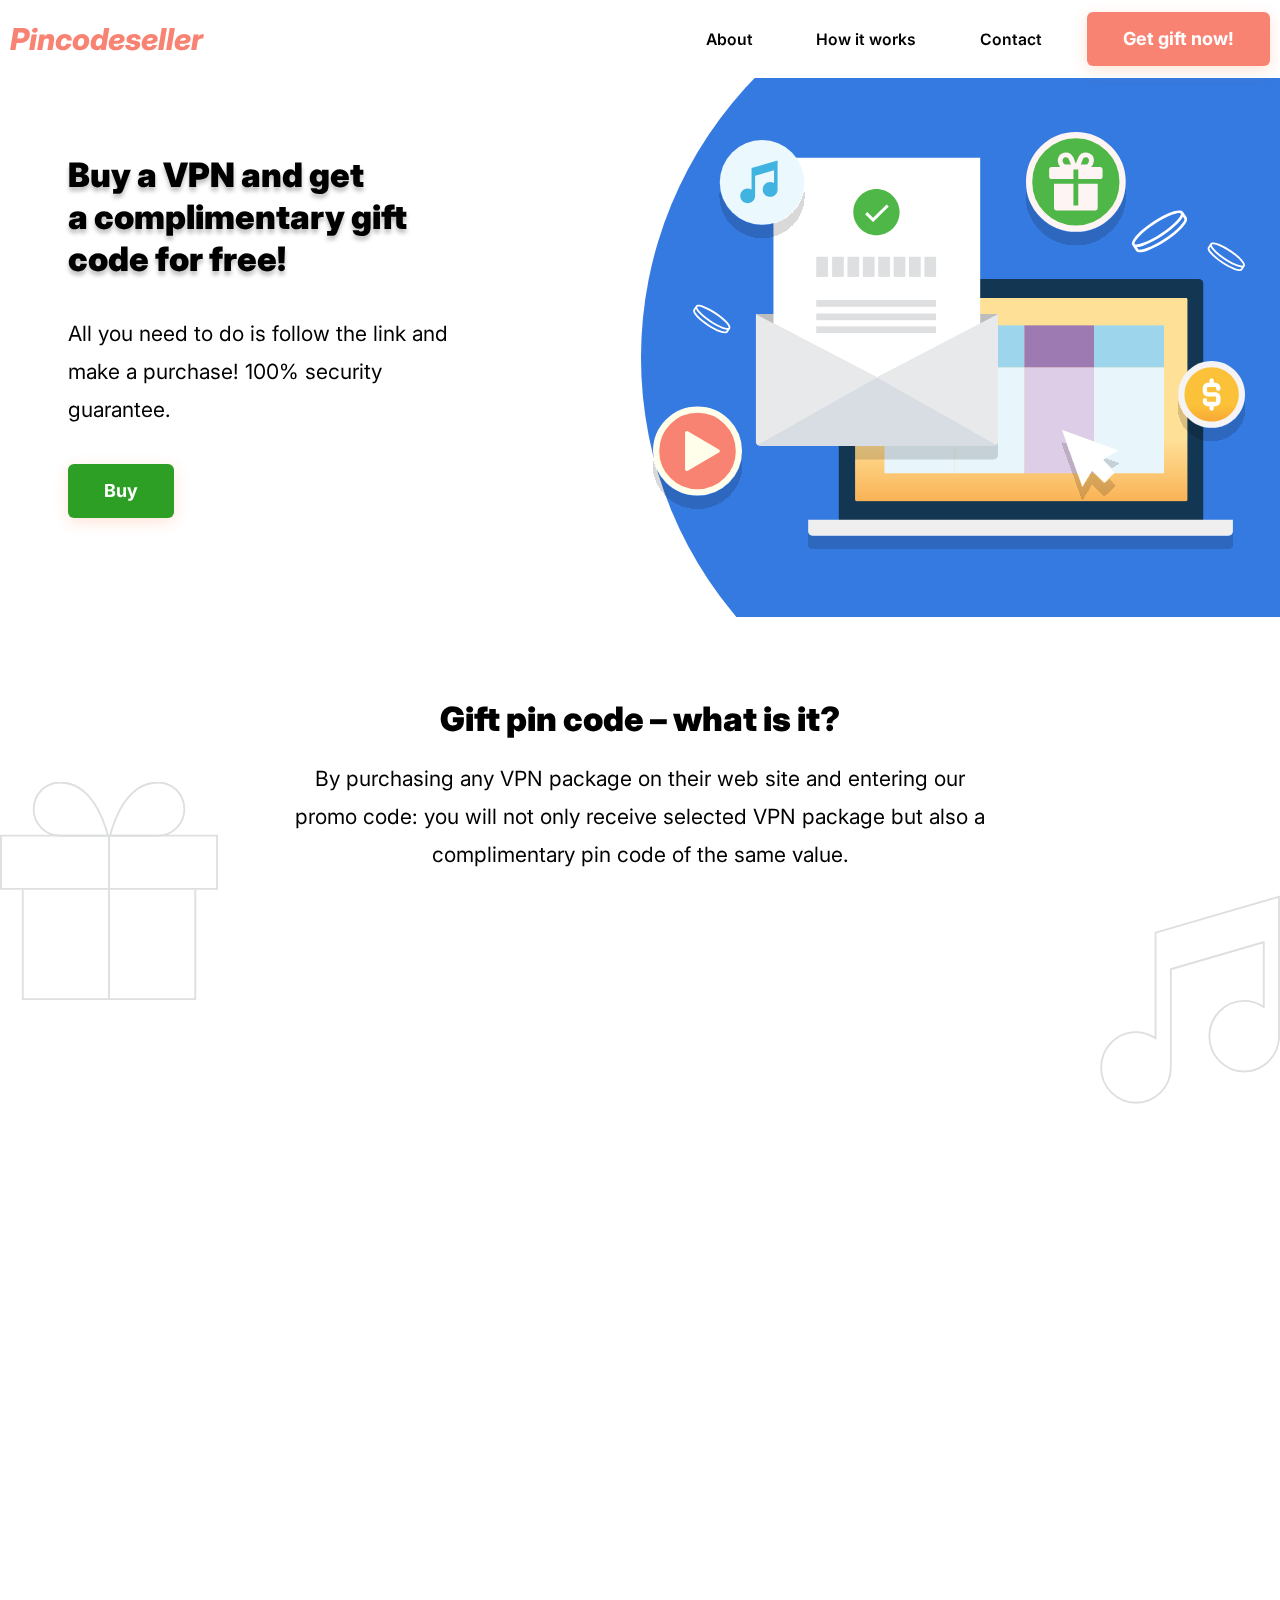
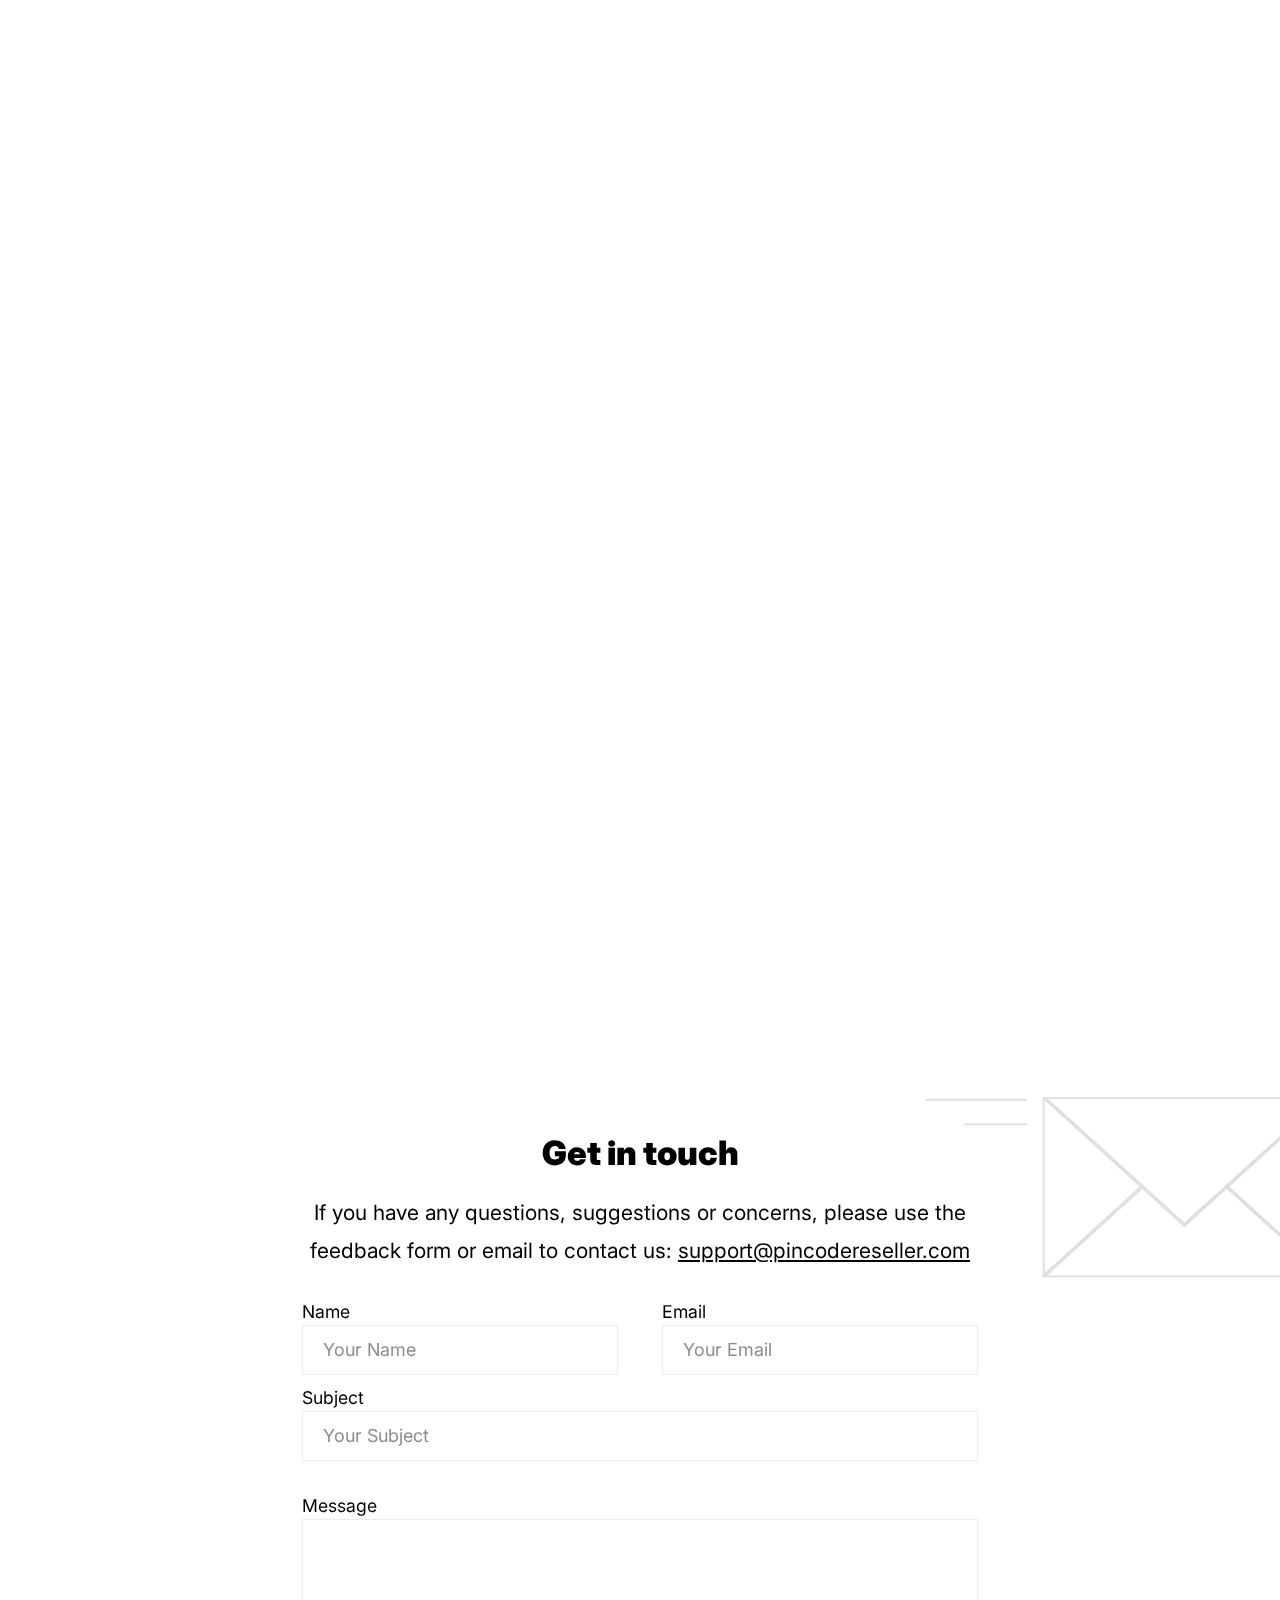
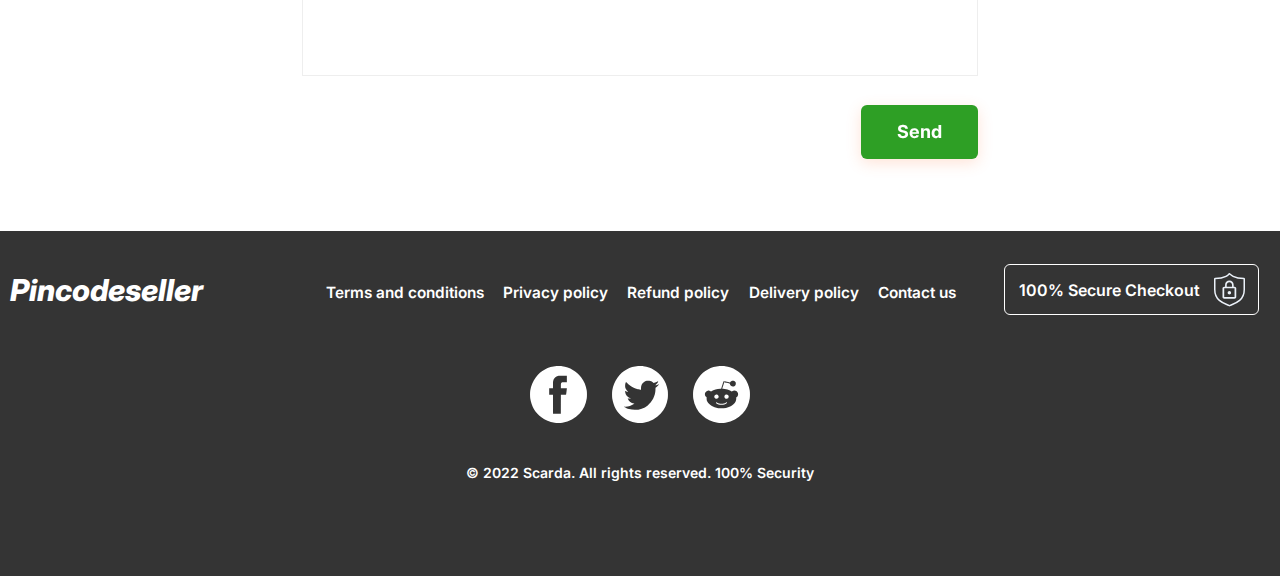
==== commit 6ac66df1: "Add files via upload" ====
--- a/home.html
+++ b/home.html
@@ -6,7 +6,7 @@
 	<meta charset="UTF-8">
 	<meta name="format-detection" content="telephone=no">
 	<!-- <style>body{opacity: 0;}</style> -->
-	<link rel="stylesheet" href="css/style.min.css?_v=20230702143107">
+	<link rel="stylesheet" href="css/style.min.css?_v=20230702143511">
 	<link rel="shortcut icon" href="favicon.ico">
 	<!-- <meta name="robots" content="noindex, nofollow"> -->
 	<meta name="viewport" content="width=device-width, initial-scale=1.0">
@@ -286,8 +286,8 @@
 		</footer>
 	</div>
 
-	<script src="js/app.min.js?_v=20230702143107"></script>
-	<script src="https://www.google.com/recaptcha/api.js?_v=20230702143107" async defer></script>
+	<script src="js/app.min.js?_v=20230702143511"></script>
+	<script src="https://www.google.com/recaptcha/api.js?_v=20230702143511" async defer></script>
 
 
 </body>
--- a/css/style.min.css
+++ b/css/style.min.css
@@ -1 +1 @@
-@charset "UTF-8";@import url(https://fonts.googleapis.com/css?family=Inter:regular,500,600,700,800,900&display=swap);@import url(https://fonts.googleapis.com/css?family=Fira+Sans:900&display=swap);*{padding:0;margin:0;border:0}*,:after,:before{-webkit-box-sizing:border-box;box-sizing:border-box}body,html{height:100%;min-width:320px}body{color:#000;line-height:1;font-family:Inter;font-size:1.375rem;-ms-text-size-adjust:100%;-moz-text-size-adjust:100%;-webkit-text-size-adjust:100%;-webkit-font-smoothing:antialiased;-moz-osx-font-smoothing:grayscale}button,input,textarea{font-family:Inter;font-size:inherit;line-height:inherit}button{cursor:pointer;color:inherit;background-color:transparent}a{color:inherit;text-decoration:none}ul li{list-style:none}img{vertical-align:top}h1,h2,h3,h4,h5,h6{font-weight:inherit;font-size:inherit}.lock body{overflow:hidden;-ms-touch-action:none;touch-action:none;-ms-scroll-chaining:none;overscroll-behavior:none}.wrapper{min-height:100%;display:-webkit-box;display:-ms-flexbox;display:flex;-webkit-box-orient:vertical;-webkit-box-direction:normal;-ms-flex-direction:column;flex-direction:column;overflow:hidden}@supports (overflow:clip){.wrapper{overflow:clip}}.wrapper>main{-webkit-box-flex:1;-ms-flex:1 1 auto;flex:1 1 auto}.wrapper>*{min-width:0}[class*=__container]{max-width:91.25rem;margin:0 auto;padding:0 .625rem}.form__error{color:#e92e2e;font-size:.875rem;line-height:150%}.form__success{display:none;height:3.125rem;width:100%;-webkit-box-pack:center;-ms-flex-pack:center;justify-content:center;-webkit-box-align:center;-ms-flex-align:center;align-items:center;color:#3f793a;font-size:1.125rem;font-weight:500;line-height:150%;border:1px solid rgba(32,32,32,.2);background:#dff0d8}.form__fail{display:none;height:3.125rem;width:100%;-webkit-box-pack:center;-ms-flex-pack:center;justify-content:center;-webkit-box-align:center;-ms-flex-align:center;align-items:center;color:#e92e2e;font-size:1.125rem;font-weight:500;line-height:150%;border:1px solid rgba(32,32,32,.2);background:#ffbaba}._form-error .form__fail{display:none}input[type=email],input[type=tel],input[type=text],textarea{-webkit-appearance:none;-moz-appearance:none;appearance:none}.input{font-size:1.125rem;margin-top:.25rem;height:3.125rem;border-radius:0!important;width:100%;display:block;padding:0 20px;border:1px solid #eee}.input._form-focus{border:1px solid #000}.input._form-error{border:1px solid #e92e2e}.input[placeholder]:not([data-placeholder-nohiden])::-webkit-input-placeholder{-webkit-transition:opacity .3s;transition:opacity .3s;color:#8e8b8b;font-size:1.125rem;line-height:150%}.input[placeholder]:not([data-placeholder-nohiden])::-moz-placeholder{-moz-transition:opacity .3s;transition:opacity .3s;color:#8e8b8b;font-size:1.125rem;line-height:150%}.input[placeholder]:not([data-placeholder-nohiden]):-ms-input-placeholder{-ms-transition:opacity .3s;transition:opacity .3s;color:#8e8b8b;font-size:1.125rem;line-height:150%}.input[placeholder]:not([data-placeholder-nohiden])::-ms-input-placeholder{-ms-transition:opacity .3s;transition:opacity .3s;color:#8e8b8b;font-size:1.125rem;line-height:150%}.input[placeholder]:not([data-placeholder-nohiden])::placeholder{-webkit-transition:opacity .3s;transition:opacity .3s;color:#8e8b8b;font-size:1.125rem;line-height:150%}.input[placeholder]:not([data-placeholder-nohiden]):focus::-webkit-input-placeholder{opacity:0}.input[placeholder]:not([data-placeholder-nohiden]):focus::-moz-placeholder{opacity:0}.input[placeholder]:not([data-placeholder-nohiden]):focus:-ms-input-placeholder{opacity:0}.input[placeholder]:not([data-placeholder-nohiden]):focus::-ms-input-placeholder{opacity:0}.input[placeholder]:not([data-placeholder-nohiden]):focus::placeholder{opacity:0}textarea.input{resize:none;padding:0 0}body::after{content:"";background-color:rgba(0,0,0,.5);position:fixed;width:100%;height:100%;top:0;left:0;opacity:0;-webkit-transition:opacity .8s ease 0s;transition:opacity .8s ease 0s;pointer-events:none;z-index:149}.popup-show body::after{opacity:1}.popup{position:fixed;top:0;left:0;bottom:0;right:0;padding:30px 10px;-webkit-transition:visibility .8s ease 0s;transition:visibility .8s ease 0s;visibility:hidden;pointer-events:none}.popup_show{z-index:150;visibility:visible;overflow:auto;pointer-events:auto}.popup_show .popup__content{visibility:visible;-webkit-transform:scale(1);-ms-transform:scale(1);transform:scale(1)}.popup__wrapper{display:-webkit-box;display:-ms-flexbox;display:flex;-webkit-box-orient:vertical;-webkit-box-direction:normal;-ms-flex-direction:column;flex-direction:column;-webkit-box-align:center;-ms-flex-align:center;align-items:center;min-height:100%;-webkit-box-flex:1;-ms-flex:1 1 auto;flex:1 1 auto;width:100%;display:flex;-webkit-box-pack:center;-ms-flex-pack:center;justify-content:center;align-items:center}.popup__content{visibility:hidden;-webkit-transform:scale(0);-ms-transform:scale(0);transform:scale(0);-webkit-transition:-webkit-transform .3s ease 0s;transition:-webkit-transform .3s ease 0s;transition:transform .3s ease 0s;transition:transform .3s ease 0s,-webkit-transform .3s ease 0s;background-color:#eee;padding:20px;width:100%;max-width:900px;border-radius:20px}.lock .popup__content{visibility:visible}[class*=-ibg]{position:relative}[class*=-ibg] img{position:absolute;width:100%;height:100%;top:0;left:0;-o-object-fit:cover;object-fit:cover}[class*=-ibg_contain] img{-o-object-fit:contain;object-fit:contain}.logo{font-style:italic;font-weight:800;padding:.3125rem 0;z-index:41;-webkit-transition:all .3s;transition:all .3s}.button{display:-webkit-inline-box;display:-ms-inline-flexbox;display:inline-flex;color:#fff;font-size:1.125rem;font-weight:700;border-radius:.375rem;background:#f98373;-webkit-box-shadow:0 4px 15px 0 rgba(253,116,56,.2);box-shadow:0 4px 15px 0 rgba(253,116,56,.2);padding:1.125rem 2.25rem;-webkit-transition:all .3s;transition:all .3s}.button:active{background:-webkit-gradient(linear,left bottom,left top,from(rgba(0,0,0,.2)),to(rgba(0,0,0,.2))),#f98373;background:linear-gradient(0deg,rgba(0,0,0,.2) 0,rgba(0,0,0,.2) 100%),#f98373;-webkit-box-shadow:0 4px 15px 0 rgba(253,116,56,.2);box-shadow:0 4px 15px 0 rgba(253,116,56,.2)}.button_green{background:#2e9f25}.button_green:active{background:-webkit-gradient(linear,left bottom,left top,from(rgba(0,0,0,.2)),to(rgba(0,0,0,.2))),#2e9f25;background:linear-gradient(0deg,rgba(0,0,0,.2) 0,rgba(0,0,0,.2) 100%),#2e9f25}.button_white{background:#fff;color:#000}.button_white:active{background:-webkit-gradient(linear,left bottom,left top,from(rgba(0,0,0,.2)),to(rgba(0,0,0,.2))),#fff;background:linear-gradient(0deg,rgba(0,0,0,.2) 0,rgba(0,0,0,.2) 100%),#fff}@-webkit-keyframes jump{0%{-webkit-transform:scale(1);transform:scale(1);-webkit-box-shadow:0 1px 2px rgba(0,0,0,.15);box-shadow:0 1px 2px rgba(0,0,0,.15)}100%{-webkit-transform:scale(1.05);transform:scale(1.05);-webkit-box-shadow:0 5px 25px rgba(0,0,0,.1);box-shadow:0 5px 25px rgba(0,0,0,.1)}}@keyframes jump{0%{-webkit-transform:scale(1);transform:scale(1);-webkit-box-shadow:0 1px 2px rgba(0,0,0,.15);box-shadow:0 1px 2px rgba(0,0,0,.15)}100%{-webkit-transform:scale(1.05);transform:scale(1.05);-webkit-box-shadow:0 5px 25px rgba(0,0,0,.1);box-shadow:0 5px 25px rgba(0,0,0,.1)}}.title{text-align:center;font-weight:900;line-height:125%}.text{line-height:150%}.header{position:fixed;top:0;left:0;width:100%;background-color:#fff;z-index:40}.header__open{display:none;background:#e9eff7;margin:0 -1.25rem;text-align:center;padding:1.25rem 1.875rem 2.5rem 1.875rem}.menu-open .header__open{display:block}.open__title{text-shadow:0 4px 4px rgba(0,0,0,.25);font-weight:900;line-height:125%}.header__container{position:relative;display:-webkit-box;display:-ms-flexbox;display:flex;-webkit-box-align:center;-ms-flex-align:center;align-items:center;height:100%}.header__logo{color:#f98373;-webkit-transition:all .3s;transition:all .3s}.menu-open .header__logo{text-align:center;opacity:1;position:fixed;width:100%;margin-left:-.625rem}.header__menu{-webkit-box-flex:1;-ms-flex:1 1 auto;flex:1 1 auto}.header__actions{display:-webkit-box;display:-ms-flexbox;display:flex;-webkit-box-orient:horizontal;-webkit-box-direction:normal;-ms-flex-direction:row;flex-direction:row;gap:.9375rem;-webkit-box-align:center;-ms-flex-align:center;align-items:center}.menu__list{margin-bottom:auto;display:-webkit-box;display:-ms-flexbox;display:flex;-ms-flex-wrap:wrap;flex-wrap:wrap;-webkit-box-orient:horizontal;-webkit-box-direction:normal;-ms-flex-direction:row;flex-direction:row;-webkit-box-pack:end;-ms-flex-pack:end;justify-content:flex-end;z-index:120}.menu-open .menu__list{padding-bottom:1.875rem}.menu__link{font-weight:600}.header__button{-webkit-animation:blink 1.5s ease-out infinite;animation:blink 1.5s ease-out infinite}@-webkit-keyframes blink{0%{opacity:1}30%{opacity:.8}100%{opacity:1}}@keyframes blink{0%{opacity:1}30%{opacity:.8}100%{opacity:1}}.open__text{margin:1.25rem 0;font-size:1rem;line-height:180%}.icon-menu{display:none}.footer{background:#343434}.footer__container{display:-webkit-box;display:-ms-flexbox;display:flex;-webkit-box-align:center;-ms-flex-align:center;align-items:center;-webkit-box-orient:vertical;-webkit-box-direction:normal;-ms-flex-direction:column;flex-direction:column;padding-top:2.0625rem}.footer__head{display:-webkit-box;display:-ms-flexbox;display:flex;width:100%}.footer__menu{-webkit-box-flex:1;-ms-flex:1 1 auto;flex:1 1 auto;display:-webkit-box;display:-ms-flexbox;display:flex;-webkit-box-pack:end;-ms-flex-pack:end;justify-content:flex-end;-webkit-box-align:center;-ms-flex-align:center;align-items:center}.footer__button{border-radius:.375rem;border:1px solid #fff;color:#fff;font-size:1rem;font-weight:600;width:255px;height:51px;display:-webkit-box;display:-ms-flexbox;display:flex;-webkit-box-align:center;-ms-flex-align:center;align-items:center;-webkit-box-pack:center;-ms-flex-pack:center;justify-content:center;gap:.875rem}.footer__copy{color:#fff;font-size:.875rem;font-weight:600;text-align:center;line-height:120%}.footer__logo{color:#fff;font-size:1.625rem;margin:auto 0;-webkit-transition:all .3s;transition:all .3s}.menu-footer__list{display:-webkit-box;display:-ms-flexbox;display:flex;-webkit-box-orient:horizontal;-webkit-box-direction:normal;-ms-flex-direction:row;flex-direction:row;-ms-flex-wrap:wrap;flex-wrap:wrap;-webkit-box-pack:center;-ms-flex-pack:center;justify-content:center}.menu-footer__item{position:relative;z-index:1}.menu-footer__link{color:#fff;font-weight:600;-webkit-transition:all .5s;transition:all .5s}.menu-footer__link::after{-webkit-transition:all .3s;transition:all .3s;content:"";bottom:-2px;left:0;width:100%;position:absolute;height:.09375rem;background-color:#fff;opacity:0}.menu-footer__link:active{color:#f98373}.menu-footer__link:active::after{background-color:#f98373}.social{display:-webkit-box;display:-ms-flexbox;display:flex;gap:1.5625rem}.social__item{-webkit-transition:all .3s;transition:all .3s}.social__item img{width:100%}.buy{overflow:hidden}.buy__container{display:-webkit-box;display:-ms-flexbox;display:flex;-webkit-box-pack:justify;-ms-flex-pack:justify;justify-content:space-between;padding-bottom:4.25rem;position:relative}.buy__container::after{content:"";position:absolute;border-radius:50%;background:#357ae0;right:-10.125rem;z-index:-1}.buy__content{padding-top:1.375rem;-webkit-box-flex:0;-ms-flex:0 1 36%;flex:0 1 36%}.buy__title{text-shadow:0 4px 4px rgba(0,0,0,.25);font-weight:900;line-height:125%;opacity:0;-webkit-transition:all .6s .2s;transition:all .6s .2s;-webkit-transform:translate(0,-1.875rem);-ms-transform:translate(0,-1.875rem);transform:translate(0,-1.875rem)}.buy__title._watcher-view{opacity:1;-webkit-transform:translate(0,0);-ms-transform:translate(0,0);transform:translate(0,0)}.buy__text{margin:2.1875rem 0;line-height:180%;opacity:0;-webkit-transition:all .6s .35s;transition:all .6s .35s;-webkit-transform:translate(0,-1.875rem);-ms-transform:translate(0,-1.875rem);transform:translate(0,-1.875rem)}.buy__text._watcher-view{opacity:1;-webkit-transform:translate(0,0);-ms-transform:translate(0,0);transform:translate(0,0)}.buy__button{cursor:pointer;-webkit-animation:.5s jump ease infinite alternate;animation:.5s jump ease infinite alternate;opacity:0;-webkit-transition:all .8s .6s,background-color .3s;transition:all .8s .6s,background-color .3s;-webkit-transform:translate(5rem,0);-ms-transform:translate(5rem,0);transform:translate(5rem,0)}.buy__button._watcher-view{opacity:1;-webkit-transform:translate(0,0);-ms-transform:translate(0,0);transform:translate(0,0)}.buy__image{max-width:47%;opacity:0;-webkit-transition:all .8s;transition:all .8s;-webkit-transform:translate(1.875rem,0);-ms-transform:translate(1.875rem,0);transform:translate(1.875rem,0)}.buy__image img{width:100%}.buy__image._watcher-view{opacity:1;-webkit-transform:translate(0,0);-ms-transform:translate(0,0);transform:translate(0,0)}.gift__button{margin-top:2.8125rem;-webkit-animation:blink 1.5s ease-out infinite;animation:blink 1.5s ease-out infinite}@keyframes blink{0%{opacity:1}30%{opacity:.8}100%{opacity:1}}.about__container{text-align:center;position:relative}.about__tecstures{position:absolute;width:100%;height:21.625rem;top:2.875rem;left:0;z-index:-1}.about__tecstures img{width:100%}.about__title{opacity:0;-webkit-transition:all .6s 0s;transition:all .6s 0s;-webkit-transform:translate(0,1.875rem);-ms-transform:translate(0,1.875rem);transform:translate(0,1.875rem)}.about__title._watcher-view{opacity:1;-webkit-transform:translate(0,0);-ms-transform:translate(0,0);transform:translate(0,0)}.about__text{line-height:180%;max-width:55%;margin:0 auto;margin-top:1.25rem;opacity:0;-webkit-transition:all .6s .2s;transition:all .6s .2s;-webkit-transform:translate(0,1.875rem);-ms-transform:translate(0,1.875rem);transform:translate(0,1.875rem)}.about__text._watcher-view{opacity:1;-webkit-transform:translate(0,0);-ms-transform:translate(0,0);transform:translate(0,0)}.about__items{display:-webkit-box;display:-ms-flexbox;display:flex;-webkit-box-pack:center;-ms-flex-pack:center;justify-content:center}.about__button{-webkit-animation:.5s jump ease infinite alternate;animation:.5s jump ease infinite alternate;opacity:0;-webkit-transition:all 1s .8s,background-color .3s;transition:all 1s .8s,background-color .3s;-webkit-transform:translate(1.875rem,0);-ms-transform:translate(1.875rem,0);transform:translate(1.875rem,0)}.about__button._watcher-view{opacity:1;-webkit-transform:translate(0,0);-ms-transform:translate(0,0);transform:translate(0,0)}.about__icon{height:100%;position:relative;opacity:0;-webkit-transition:all .6s .35s;transition:all .6s .35s;-webkit-transform:translate(0,1.875rem);-ms-transform:translate(0,1.875rem);transform:translate(0,1.875rem)}.about__icon img{position:absolute;width:100%;top:5.375rem;left:0}.about__icon._watcher-view{opacity:1;-webkit-transform:translate(0,0);-ms-transform:translate(0,0);transform:translate(0,0)}.about .about__icon_2{opacity:0;-webkit-transition:all .6s .85s;transition:all .6s .85s;-webkit-transform:translate(0,1.875rem);-ms-transform:translate(0,1.875rem);transform:translate(0,1.875rem)}.about .about__icon_2 img{top:6.375rem}.about .about__icon_2._watcher-view{opacity:1;-webkit-transform:translate(0,0);-ms-transform:translate(0,0);transform:translate(0,0)}.item-about__image{width:71%;margin:0 auto}.item-about__image img{width:100%}.item-about_1{opacity:0;-webkit-transition:all 1.1s .2s;transition:all 1.1s .2s;-webkit-transform:translate(0,1.875rem);-ms-transform:translate(0,1.875rem);transform:translate(0,1.875rem)}.item-about_1._watcher-view{opacity:1;-webkit-transform:translate(0,0);-ms-transform:translate(0,0);transform:translate(0,0)}.item-about_2{opacity:0;-webkit-transition:all 1.1s .6s;transition:all 1.1s .6s;-webkit-transform:translate(0,1.875rem);-ms-transform:translate(0,1.875rem);transform:translate(0,1.875rem)}.item-about_2._watcher-view{opacity:1;-webkit-transform:translate(0,0);-ms-transform:translate(0,0);transform:translate(0,0)}.item-about_3{opacity:0;-webkit-transition:all 1.1s 1s;transition:all 1.1s 1s;-webkit-transform:translate(0,1.875rem);-ms-transform:translate(0,1.875rem);transform:translate(0,1.875rem)}.item-about_3._watcher-view{opacity:1;-webkit-transform:translate(0,0);-ms-transform:translate(0,0);transform:translate(0,0)}.icon-about__title{font-weight:600;line-height:150%;margin-bottom:.3125rem}.how__title{opacity:0;-webkit-transition:all .6s 0s;transition:all .6s 0s;-webkit-transform:translate(0,1.875rem);-ms-transform:translate(0,1.875rem);transform:translate(0,1.875rem)}.how__title._watcher-view{opacity:1;-webkit-transform:translate(0,0);-ms-transform:translate(0,0);transform:translate(0,0)}.how__items{padding:0 2.5rem 0 3.75rem;display:-ms-grid;display:grid;-webkit-box-pack:center;-ms-flex-pack:center;justify-content:center;-ms-grid-columns:minmax(auto,27.0625rem) minmax(auto,27.0625rem);grid-template-columns:minmax(auto,27.0625rem) minmax(auto,27.0625rem)}.how__item{display:-webkit-inline-box;display:-ms-inline-flexbox;display:inline-flex;-webkit-box-orient:vertical;-webkit-box-direction:normal;-ms-flex-direction:column;flex-direction:column}.item-how:nth-child(1){opacity:0;-webkit-transition:all .8s .2s;transition:all .8s .2s;-webkit-transform:translate(0,1.875rem);-ms-transform:translate(0,1.875rem);transform:translate(0,1.875rem)}.item-how:nth-child(1)._watcher-view{opacity:1;-webkit-transform:translate(0,0);-ms-transform:translate(0,0);transform:translate(0,0)}.item-how:nth-child(2){opacity:0;-webkit-transition:all .8s .45s;transition:all .8s .45s;-webkit-transform:translate(0,1.875rem);-ms-transform:translate(0,1.875rem);transform:translate(0,1.875rem)}.item-how:nth-child(2)._watcher-view{opacity:1;-webkit-transform:translate(0,0);-ms-transform:translate(0,0);transform:translate(0,0)}.item-how:nth-child(3){opacity:0;-webkit-transition:all .8s .65s;transition:all .8s .65s;-webkit-transform:translate(0,1.875rem);-ms-transform:translate(0,1.875rem);transform:translate(0,1.875rem)}.item-how:nth-child(3)._watcher-view{opacity:1;-webkit-transform:translate(0,0);-ms-transform:translate(0,0);transform:translate(0,0)}.item-how:nth-child(4){opacity:0;-webkit-transition:all .8s .9s;transition:all .8s .9s;-webkit-transform:translate(0,1.875rem);-ms-transform:translate(0,1.875rem);transform:translate(0,1.875rem)}.item-how:nth-child(4)._watcher-view{opacity:1;-webkit-transform:translate(0,0);-ms-transform:translate(0,0);transform:translate(0,0)}.item-how{position:relative}.item-how__title{font-weight:600;line-height:150%}.item-how__text{line-height:180%}.item-how__number{color:#fff;font-family:Fira Sans;font-weight:900;line-height:150%;display:-webkit-box;display:-ms-flexbox;display:flex;-webkit-box-align:center;-ms-flex-align:center;align-items:center;-webkit-box-pack:center;-ms-flex-pack:center;justify-content:center;position:absolute;top:-.5rem;left:-3.4375rem;border-radius:50%;background:#357ae0;-webkit-box-shadow:0 4px 15px 0 rgba(53,122,224,.6);box-shadow:0 4px 15px 0 rgba(53,122,224,.6)}.amount__title{opacity:0;-webkit-transition:all .6s 0s;transition:all .6s 0s;-webkit-transform:translate(0,1.875rem);-ms-transform:translate(0,1.875rem);transform:translate(0,1.875rem)}.amount__title._watcher-view{opacity:1;-webkit-transform:translate(0,0);-ms-transform:translate(0,0);transform:translate(0,0)}.amount__items{display:-webkit-box;display:-ms-flexbox;display:flex;min-width:47.8125rem;padding-bottom:1.25rem}.item-amount>*{-webkit-transition:all .35s;transition:all .35s}.item-amount{cursor:pointer;border-radius:.375rem;background:#e9eff7;position:relative;overflow:hidden;padding:2.75rem 3.1875rem;display:-webkit-box;display:-ms-flexbox;display:flex;-webkit-box-orient:vertical;-webkit-box-direction:normal;-ms-flex-direction:column;flex-direction:column;-webkit-box-align:center;-ms-flex-align:center;align-items:center;-webkit-transition:all .4s;transition:all .4s}.item-amount__gift{position:absolute;-webkit-transform:rotate(45deg);-ms-transform:rotate(45deg);transform:rotate(45deg);top:.875rem;right:-2.5rem;background:#357ae0;-webkit-box-shadow:0 4px 15px 0 rgba(1,71,255,.2);box-shadow:0 4px 15px 0 rgba(1,71,255,.2);width:9rem;height:1.875rem;text-align:center;color:#fff;font-size:1rem;font-weight:900;padding:auto 0;line-height:1.8125rem}.item-amount__price{color:#000;text-align:center;font-size:40px;font-family:Inter;font-style:normal;font-weight:700;line-height:30.5px}.item-amount__text{color:#000;text-align:center;font-size:1rem;line-height:150%}.contact{background-position:cover}.contact__container{position:relative;overflow:visible}.contact__tecsture{position:absolute;width:31.357143%;height:21.625rem;right:-2.9375rem;z-index:-1}.contact__tecsture img{width:100%}.contact__wrapper{max-width:46.5rem;margin:0 auto}.contact__text{line-height:180%;text-align:center;margin-top:1.25rem}.contact__text a{text-decoration:underline}.form{padding:0 2.125rem}.form__items{display:-ms-grid;display:grid;-ms-grid-columns:1fr 1fr;grid-template-columns:1fr 1fr;margin-bottom:.625rem}.form__bottom{display:-webkit-box;display:-ms-flexbox;display:flex;-webkit-box-pack:justify;-ms-flex-pack:justify;justify-content:space-between;-webkit-box-align:end;-ms-flex-align:end;align-items:flex-end;margin-bottom:1.875rem}.policy__container{padding:0 .625rem}.policy__title{background:#3eb572;display:-webkit-box;display:-ms-flexbox;display:flex;-webkit-box-orient:vertical;-webkit-box-direction:normal;-ms-flex-direction:column;flex-direction:column;-webkit-box-align:center;-ms-flex-align:center;align-items:center;color:#fff;font-weight:900;line-height:125%}.policy__title_terms{background:#9462bc}.policy__title_privacy{background:#d46f63}.policy__title_delivery{background:#357ae0}.policy__content{max-width:66.478873%;margin:0 auto;line-height:180%;display:-webkit-box;display:-ms-flexbox;display:flex;-webkit-box-orient:vertical;-webkit-box-direction:normal;-ms-flex-direction:column;flex-direction:column;gap:2.8125rem}.item-policy__label{font-weight:600}.success{display:-webkit-box;display:-ms-flexbox;display:flex;-webkit-box-orient:vertical;-webkit-box-direction:normal;-ms-flex-direction:column;flex-direction:column}.success__header{position:fixed;top:0;left:0;width:100%;background:#357ae0;color:#fff;font-style:italic;font-weight:800;display:-webkit-box;display:-ms-flexbox;display:flex;-webkit-box-align:center;-ms-flex-align:center;align-items:center;-webkit-box-pack:center;-ms-flex-pack:center;justify-content:center}.success__container{display:-webkit-box;display:-ms-flexbox;display:flex;-webkit-box-orient:vertical;-webkit-box-direction:normal;-ms-flex-direction:column;flex-direction:column;-webkit-box-align:center;-ms-flex-align:center;align-items:center;text-align:center;-webkit-box-flex:1;-ms-flex:1 1 auto;flex:1 1 auto}.success__title{font-size:2rem;font-weight:800;line-height:125%}.success__label{margin-top:.375rem;color:#7b7d80;font-size:1.125rem;font-weight:500;line-height:180%}.success__pin{text-align:center}.success__text{max-width:50%;font-size:1.125rem;line-height:180%;display:-webkit-box;display:-ms-flexbox;display:flex;-webkit-box-orient:vertical;-webkit-box-direction:normal;-ms-flex-direction:column;flex-direction:column;gap:1.875rem;margin-bottom:1.875rem}.success__footer{padding-bottom:3.4375rem;display:-webkit-box;display:-ms-flexbox;display:flex;-ms-flex-wrap:wrap;flex-wrap:wrap;gap:.3125rem;-webkit-box-align:center;-ms-flex-align:center;align-items:center;-webkit-box-pack:center;-ms-flex-pack:center;justify-content:center}.success__footer span{color:#616161;text-align:center;font-size:.75rem}.footer__link{color:#616161;text-align:center;font-size:.75rem}.pin__number{margin-top:1.25rem;width:27.4375rem;background:#eee;height:3.3125rem;font-size:1.1875rem;font-weight:800;display:-webkit-box;display:-ms-flexbox;display:flex;-webkit-box-align:center;-ms-flex-align:center;align-items:center;-webkit-box-pack:center;-ms-flex-pack:center;justify-content:center}.pin__amount{margin-top:1.25rem;font-size:1.1875rem}@media (min-width:41.875em){.how__item{border-radius:1.25rem;border:1px solid #357ae0;background:#fff;-webkit-box-shadow:0 4px 15px 0 rgba(1,71,255,.2);box-shadow:0 4px 15px 0 rgba(1,71,255,.2);padding:1.25rem 2.625rem 1.875rem 4.375rem}.item-how__text{max-width:20rem}}@media (min-width:47.99875em){.menu__link{background-image:-webkit-gradient(linear,left top,right top,from(#f98373),color-stop(50%,#f98373),color-stop(50%,#000));background-image:linear-gradient(to right,#f98373,#f98373 50%,#000 50%);background-size:200% 100%;background-position:-100%;display:inline-block;padding:5px 0;position:relative;-webkit-background-clip:text;-webkit-text-fill-color:transparent;-webkit-transition:all .3s ease-in-out;transition:all .3s ease-in-out}.menu__link:before{content:"";background:#f98373;display:block;position:absolute;bottom:-2px;left:0;width:0;height:2px;-webkit-transition:all .3s ease-in-out;transition:all .3s ease-in-out}.menu__link:hover{background-position:0}.menu__link:hover::before{width:100%}.gift__button{display:none;margin-top:4.25rem}.amount__item:nth-child(1){opacity:0;-webkit-transition:opacity .6s 1s,-webkit-transform .6s 1s;transition:opacity .6s 1s,-webkit-transform .6s 1s;transition:opacity .6s 1s,transform .6s 1s;transition:opacity .6s 1s,transform .6s 1s,-webkit-transform .6s 1s;-webkit-transform:translate(0,1.875rem);-ms-transform:translate(0,1.875rem);transform:translate(0,1.875rem)}.amount__item:nth-child(1)._watcher-view{opacity:1;-webkit-transform:translate(0,0);-ms-transform:translate(0,0);transform:translate(0,0)}.amount__item:nth-child(2){opacity:0;-webkit-transition:opacity .6s .75s,-webkit-transform .6s .75s;transition:opacity .6s .75s,-webkit-transform .6s .75s;transition:opacity .6s .75s,transform .6s .75s;transition:opacity .6s .75s,transform .6s .75s,-webkit-transform .6s .75s;-webkit-transform:translate(0,1.875rem);-ms-transform:translate(0,1.875rem);transform:translate(0,1.875rem)}.amount__item:nth-child(2)._watcher-view{opacity:1;-webkit-transform:translate(0,0);-ms-transform:translate(0,0);transform:translate(0,0)}.amount__item:nth-child(3){opacity:0;-webkit-transition:opacity .6s .5s,-webkit-transform .6s .5s;transition:opacity .6s .5s,-webkit-transform .6s .5s;transition:opacity .6s .5s,transform .6s .5s;transition:opacity .6s .5s,transform .6s .5s,-webkit-transform .6s .5s;-webkit-transform:translate(0,1.875rem);-ms-transform:translate(0,1.875rem);transform:translate(0,1.875rem)}.amount__item:nth-child(3)._watcher-view{opacity:1;-webkit-transform:translate(0,0);-ms-transform:translate(0,0);transform:translate(0,0)}.amount__item:nth-child(4){opacity:0;-webkit-transition:opacity .6s .25s,-webkit-transform .6s .25s;transition:opacity .6s .25s,-webkit-transform .6s .25s;transition:opacity .6s .25s,transform .6s .25s;transition:opacity .6s .25s,transform .6s .25s,-webkit-transform .6s .25s;-webkit-transform:translate(0,1.875rem);-ms-transform:translate(0,1.875rem);transform:translate(0,1.875rem)}.amount__item:nth-child(4)._watcher-view{opacity:1;-webkit-transform:translate(0,0);-ms-transform:translate(0,0);transform:translate(0,0)}}@media (min-width:87.5em){.buy__container::after{width:53rem}.buy__container::after{height:53rem}.buy__container::after{top:-3.3125rem}.buy__content{padding-left:4.4375rem}.buy__image{margin-right:1.9375rem}.about__items{gap:1.5625rem}.about__icon{width:5.4375rem}.item-about{width:22.1875rem}.icon-about__title{font-size:1.75rem}.icon-about__text{font-size:1.375rem}.how__items{-webkit-column-gap:9.25rem;-moz-column-gap:9.25rem;column-gap:9.25rem}.item-how{min-height:10.375rem}}@media (min-width:91.25em){textarea.input{height:10.25rem}.logo{font-size:2rem}.title{font-size:2.1875rem}.text{font-size:1.375rem}.header{height:5.3125rem}.open__title{font-size:2.1875rem}.menu__list{gap:4.375rem}.footer__container{padding-bottom:6.5625rem}.menu-footer__list{gap:1.25rem}.menu-footer__link{font-size:1rem}.social{margin-top:3.4375rem}.social{margin-bottom:2.75rem}.social__item{width:3.75rem}.buy__container{padding-top:9.8125rem}.buy__title{font-size:2.1875rem}.buy__text{font-size:1.375rem}.about__container{padding-top:5.5625rem}.about__container{padding-bottom:6.375rem}.about__items{margin-top:3.5625rem}.about__button{margin-top:3.75rem}.icon-about__title{margin-top:2.0625rem}.how__container{padding-top:5.9375rem}.how__container{padding-bottom:5.625rem}.how__items{margin-top:3.5625rem}.how__items{row-gap:2.75rem}.item-how__title{font-size:1.75rem}.item-how__text{margin-top:.625rem}.item-how__text{font-size:1.125rem}.item-how__number{font-size:2.875rem}.item-how__number{width:5.375rem}.item-how__number{height:5.375rem}.amount{padding-top:5.625rem}.amount{padding-bottom:4.8125rem}.amount__items{margin-top:3.75rem}.amount__items{-webkit-column-gap:3.0625rem;-moz-column-gap:3.0625rem;column-gap:3.0625rem}.item-amount__text{margin-top:1rem}.item-amount__button{margin-top:1rem}.contact__container{padding-top:5.625rem}.contact__container{padding-bottom:2.6875rem}.contact__tecsture{top:3.4375rem}.contact__text{font-size:1.375rem}.contact__form{margin-top:1.875rem}.form__items{-webkit-column-gap:3.125rem;-moz-column-gap:3.125rem;column-gap:3.125rem}.form__label{font-size:1.125rem}.form__textarea{margin-top:2.0625rem}.form__textarea{margin-bottom:1.875rem}.policy__title{padding-top:8.8125rem}.policy__title{padding-bottom:4.125rem}.policy__title{gap:.8125rem}.policy__title{font-size:2.1875rem}.policy__icon{width:7.5rem}.policy__content{padding-top:5.625rem}.policy__content{padding-bottom:5.625rem}.policy__content{font-size:1.125rem}.success__header{height:6.25rem}.success__header{font-size:2rem}.success__container{padding-top:10.3125rem}.success__icon{width:6.25rem}.success__title{margin-top:1.4375rem}.success__pin{margin-top:2.5rem}.success__text{margin-top:3.125rem}}@media (min-width:90em){.menu__link{font-size:1rem}.header__button{margin-left:3.3125rem}.footer__button{margin-left:5.375rem}.footer__button{margin-right:1.75rem}}@media (max-width:75em){.buy__image{max-width:53%}}@media (max-width:48em){.menu__link{font-size:.9375rem}.header__button{margin-left:1.25rem}.buy__container::after{width:37.5rem}.buy__container::after{height:37.5rem}.buy__container::after{top:.0000000625rem}.buy__content{padding-left:.0000000625rem}.buy__image{margin-right:.0000000625rem}.about__items{gap:.0625rem}.about__icon{width:3.125rem}.how__items{-webkit-column-gap:3.125rem;-moz-column-gap:3.125rem;column-gap:3.125rem}}@media (max-width:30em){.item-about{width:9.375rem}.icon-about__title{font-size:1.25rem}.icon-about__text{font-size:1rem}}@media (max-width:25em){.menu__body{padding-top:4.1875rem}.item-amount._watcher-view{background:#357ae0}.item-amount._watcher-view .item-amount__price{color:#fff}.item-amount._watcher-view .item-amount__text{color:#fff}.item-amount._watcher-view .item-amount__button{color:#000;background:#fff}.item-amount._watcher-view .item-amount__button:active{background:-webkit-gradient(linear,left bottom,left top,from(rgba(0,0,0,.2)),to(rgba(0,0,0,.2))),#fff;background:linear-gradient(0deg,rgba(0,0,0,.2) 0,rgba(0,0,0,.2) 100%),#fff}.item-amount._watcher-view .item-amount__gift{color:#000;background:#fff}}@media (max-width:25em) and (any-hover:hover){.item-amount._watcher-view .item-amount__button:hover{-webkit-box-shadow:0 4px 15px 0 rgba(0,0,0,.4);box-shadow:0 4px 15px 0 rgba(0,0,0,.4)}}@media (max-width:20em){textarea.input{height:7.8125rem}.logo{font-size:1.25rem}.title{font-size:1.625rem}.text{font-size:1rem}.header{height:2.5rem}.open__title{font-size:1.625rem}.menu__list{gap:1.8125rem}.footer__container{padding-bottom:2.5rem}.menu-footer__list{gap:.9375rem}.menu-footer__link{font-size:.75rem}.social{margin-top:1.875rem}.social{margin-bottom:1.875rem}.social__item{width:2.5rem}.buy__container{padding-top:.0000000625rem}.buy__title{font-size:1.625rem}.buy__text{font-size:1rem}.about__container{padding-top:2.5rem}.about__container{padding-bottom:2.5rem}.about__items{margin-top:1.25rem}.about__button{margin-top:1.875rem}.icon-about__title{margin-top:1.25rem}.how__container{padding-top:2.5rem}.how__container{padding-bottom:2.5rem}.how__items{margin-top:1.25rem}.how__items{row-gap:1.25rem}.item-how__title{font-size:1.25rem}.item-how__text{margin-top:.0000000625rem}.item-how__text{font-size:1rem}.item-how__number{font-size:2.25rem}.item-how__number{width:3.5rem}.item-how__number{height:3.5rem}.amount{padding-top:2.5rem}.amount{padding-bottom:1.25rem}.amount__items{margin-top:1.25rem}.amount__items{-webkit-column-gap:.9375rem;-moz-column-gap:.9375rem;column-gap:.9375rem}.item-amount__text{margin-top:1.25rem}.item-amount__button{margin-top:2.9375rem}.contact__container{padding-top:2.5rem}.contact__container{padding-bottom:2.5rem}.contact__tecsture{top:.0000000625rem}.contact__text{font-size:1rem}.contact__form{margin-top:1.25rem}.form__items{-webkit-column-gap:.9375rem;-moz-column-gap:.9375rem;column-gap:.9375rem}.form__label{font-size:1rem}.form__textarea{margin-top:1.6875rem}.form__textarea{margin-bottom:1.25rem}.policy__title{padding-top:5.625rem}.policy__title{padding-bottom:2.9375rem}.policy__title{gap:1.3125rem}.policy__title{font-size:1.625rem}.policy__icon{width:6.25rem}.policy__content{padding-top:2.5rem}.policy__content{padding-bottom:2.5rem}.policy__content{font-size:1rem}.success__header{height:3.75rem}.success__header{font-size:1.75rem}.success__container{padding-top:5.625rem}.success__icon{width:5.4375rem}.success__title{margin-top:1.875rem}.success__pin{margin-top:1.875rem}.success__text{margin-top:1.875rem}}@media (max-width:73.75em){.footer__head{-webkit-box-orient:vertical;-webkit-box-direction:normal;-ms-flex-direction:column;flex-direction:column;-webkit-box-align:center;-ms-flex-align:center;align-items:center;gap:2.5rem}.footer__button{margin-left:1.5625rem}.footer__button{margin-right:.0000000625rem}}@media (max-width:73.75em) and (max-width:61.99875em){.footer__head{gap:1.875rem}}@media (max-width:61.99875em){.header__button{padding:.875rem 1.875rem}.buy__container{padding-bottom:2.5rem}.buy__text{margin-top:1.5625rem}.buy__image{max-width:57%;margin-top:1.25rem}.about__items{-webkit-box-pack:justify;-ms-flex-pack:justify;justify-content:space-between}.about__icon img{top:3.4375rem}.about .about__icon_2 img{top:4.375rem}.how__item{padding:.9375rem 1.875rem 1.25rem 3.125rem}.item-how__number{left:-2.1875rem;top:-1.125rem}.item-amount{padding:2.5rem 1.875rem}}@media (max-width:52.5em){.item-amount__gift{height:2.8125rem;top:-.375rem;right:-3.6875rem;display:-webkit-box;display:-ms-flexbox;display:flex;-webkit-box-orient:vertical;-webkit-box-direction:normal;-ms-flex-direction:column;flex-direction:column;-webkit-box-pack:end;-ms-flex-pack:end;justify-content:flex-end}}@media (max-width:47.99875em){.menu__body{display:-webkit-box;display:-ms-flexbox;display:flex;-webkit-box-orient:vertical;-webkit-box-direction:normal;-ms-flex-direction:column;flex-direction:column;-webkit-transition:all .4s;transition:all .4s;overflow:auto;position:fixed;width:100%;height:100%;top:0;left:-100%;z-index:40;background-color:#fff;padding:5rem .9375rem 0 .9375rem}.menu__body::after{content:"";position:fixed;top:0;left:-100%;width:100%;background-color:#fff;z-index:41}.menu-open .menu__body{left:0}.menu-open .menu__body::after{left:0}.menu__list{-webkit-box-orient:vertical;-webkit-box-direction:normal;-ms-flex-direction:column;flex-direction:column;-webkit-box-align:center;-ms-flex-align:center;align-items:center}.menu__link{padding:.8125rem 3.875rem .9375rem 3.875rem}.menu__link._navigator-active{background:#2e9f25;color:#fff}.header__button{display:none}.header__button{padding:.625rem 1.5625rem}.icon-menu{display:block;position:relative;width:2.0625rem;height:1.25rem;z-index:45}.icon-menu span,.icon-menu::after,.icon-menu::before{content:"";-webkit-transition:all .3s ease 0s;transition:all .3s ease 0s;right:0;position:absolute;width:100%;height:.25rem;background-color:#000}.icon-menu::before{top:0}.icon-menu::after{bottom:0}.icon-menu span{top:calc(50% - .125rem)}.menu-open .icon-menu span{width:0}.menu-open .icon-menu::after,.menu-open .icon-menu::before{height:.1875rem}.menu-open .icon-menu::before{top:calc(50% - .1875rem);-webkit-transform:rotate(-45deg);-ms-transform:rotate(-45deg);transform:rotate(-45deg)}.menu-open .icon-menu::after{bottom:calc(50% - 0rem);-webkit-transform:rotate(45deg);-ms-transform:rotate(45deg);transform:rotate(45deg)}.footer__container{padding-top:2.5rem}.footer__logo{display:none}.buy__container{padding-bottom:0}.buy__container{-webkit-box-orient:vertical;-webkit-box-direction:reverse;-ms-flex-direction:column-reverse;flex-direction:column-reverse;padding-left:0;padding-right:0}.buy__container::after{display:none}.buy__content{text-align:center;background:#e9eff7;margin:0 -1.25rem;padding:2.125rem 1.875rem 2.5rem 1.875rem}.buy__image img{margin-top:1.4375rem}.buy__image{max-width:100%;background:#357ae0;text-align:center;padding:0 1.25rem;padding-bottom:1.4375rem}.about__text{max-width:100%}.about__icon img{top:2.3125rem}.about .about__icon_2 img{top:2.8125rem}.amount__container{overflow:scroll}.amount__items{width:100%;margin:0 auto;overflow:scroll}.amount__items{opacity:0;-webkit-transition:opacity .6s .2s,-webkit-transform .6s .2s;transition:opacity .6s .2s,-webkit-transform .6s .2s;transition:opacity .6s .2s,transform .6s .2s;transition:opacity .6s .2s,transform .6s .2s,-webkit-transform .6s .2s;-webkit-transform:translate(0,1.875rem);-ms-transform:translate(0,1.875rem);transform:translate(0,1.875rem)}.amount__items._watcher-view{opacity:1;-webkit-transform:translate(0,0);-ms-transform:translate(0,0);transform:translate(0,0)}.item-amount{padding:2.5rem .625rem}.contact{background:#ebf1f9}.form{padding:0}.policy__content{max-width:100%;background:url("../img/bg 14.svg")}.success__text{max-width:100%}}@media (max-width:47.99875em) and (any-hover:none){.icon-menu{cursor:default}}@media (max-width:41.875em){.how{background-color:#ebf1f9;-webkit-box-shadow:0 4px 4px 0 rgba(0,0,0,.25);box-shadow:0 4px 4px 0 rgba(0,0,0,.25)}.how__title{text-shadow:0 4px 4px rgba(0,0,0,.25)}.how__items{display:-webkit-box;display:-ms-flexbox;display:flex;-webkit-box-orient:vertical;-webkit-box-direction:normal;-ms-flex-direction:column;flex-direction:column;padding:0}.how__item{padding:0}.item-how{display:-webkit-box;display:-ms-flexbox;display:flex;-webkit-box-orient:horizontal;-webkit-box-direction:normal;-ms-flex-direction:row;flex-direction:row;-webkit-box-pack:center;-ms-flex-pack:center;justify-content:center;-webkit-box-align:center;-ms-flex-align:center;align-items:center}.item-how__body{width:90%}.item-how__title{text-shadow:0 4px 4px rgba(0,0,0,.25)}.item-how__text{text-shadow:0 4px 4px rgba(0,0,0,.25);width:100%}.item-how__number{position:static}}@media (max-width:37.5em){.about__icon{margin:0 -.625rem}.form__items{-ms-grid-columns:1fr;grid-template-columns:1fr;row-gap:.625rem}}@media (max-width:29.99875em){.menu-footer__list{-webkit-box-orient:vertical;-webkit-box-direction:normal;-ms-flex-direction:column;flex-direction:column;-webkit-box-align:center;-ms-flex-align:center;align-items:center}.about__container{padding:0 .625rem}.about__tecstures{display:none}.about__title{padding:0 3.125rem}.about__items{-webkit-box-orient:vertical;-webkit-box-direction:normal;-ms-flex-direction:column;flex-direction:column}.about__icon{position:absolute;right:.9375rem}.about__icon{margin:0}.about__icon img{top:0}.about .about__icon_2 img{top:0}.item-about{width:78%;margin:0 auto;position:relative}.how__container{padding:0 .625rem}.item-how__body{width:70%}.contact__tecsture{display:none}.form__bottom{-webkit-box-orient:vertical;-webkit-box-direction:normal;-ms-flex-direction:column;flex-direction:column;-webkit-box-align:center;-ms-flex-align:center;align-items:center;gap:1.25rem}.pin{width:100%}.pin__number{-webkit-box-flex:1;-ms-flex:1 1 100%;flex:1 1 100%;width:100%}}@media (min-width:20em) and (max-width:91.25em){@supports (height:clamp(7.8125rem ,7.1282894737rem + 3.4210526316vw ,10.25rem)){textarea.input{height:clamp(7.8125rem ,7.1282894737rem + 3.4210526316vw ,10.25rem)}}@supports not (height:clamp(7.8125rem ,7.1282894737rem + 3.4210526316vw ,10.25rem)){textarea.input{height:calc(7.8125rem + 2.4375 * (100vw - 20rem)/ 71.25)}}@supports (font-size:clamp(1.25rem ,1.0394736842rem + 1.0526315789vw ,2rem)){.logo{font-size:clamp(1.25rem ,1.0394736842rem + 1.0526315789vw ,2rem)}}@supports not (font-size:clamp(1.25rem ,1.0394736842rem + 1.0526315789vw ,2rem)){.logo{font-size:calc(1.25rem + .75 * (100vw - 20rem)/ 71.25)}}@supports (font-size:clamp(1.625rem ,1.4671052632rem + 0.7894736842vw ,2.1875rem)){.title{font-size:clamp(1.625rem ,1.4671052632rem + .7894736842vw ,2.1875rem)}}@supports not (font-size:clamp(1.625rem ,1.4671052632rem + 0.7894736842vw ,2.1875rem)){.title{font-size:calc(1.625rem + .5625 * (100vw - 20rem)/ 71.25)}}@supports (font-size:clamp(1rem ,0.8947368421rem + 0.5263157895vw ,1.375rem)){.text{font-size:clamp(1rem ,.8947368421rem + .5263157895vw ,1.375rem)}}@supports not (font-size:clamp(1rem ,0.8947368421rem + 0.5263157895vw ,1.375rem)){.text{font-size:calc(1rem + .375 * (100vw - 20rem)/ 71.25)}}@supports (height:clamp(2.5rem ,1.7105263158rem + 3.9473684211vw ,5.3125rem)){.header{height:clamp(2.5rem ,1.7105263158rem + 3.9473684211vw ,5.3125rem)}}@supports not (height:clamp(2.5rem ,1.7105263158rem + 3.9473684211vw ,5.3125rem)){.header{height:calc(2.5rem + 2.8125 * (100vw - 20rem)/ 71.25)}}@supports (font-size:clamp(1.625rem ,1.4671052632rem + 0.7894736842vw ,2.1875rem)){.open__title{font-size:clamp(1.625rem ,1.4671052632rem + .7894736842vw ,2.1875rem)}}@supports not (font-size:clamp(1.625rem ,1.4671052632rem + 0.7894736842vw ,2.1875rem)){.open__title{font-size:calc(1.625rem + .5625 * (100vw - 20rem)/ 71.25)}}@supports (gap:clamp(1.8125rem ,1.0932017544rem + 3.5964912281vw ,4.375rem)){.menu__list{gap:clamp(1.8125rem ,1.0932017544rem + 3.5964912281vw ,4.375rem)}}@supports not (gap:clamp(1.8125rem ,1.0932017544rem + 3.5964912281vw ,4.375rem)){.menu__list{gap:calc(1.8125rem + 2.5625 * (100vw - 20rem)/ 71.25)}}@supports (padding-bottom:clamp(2.5rem ,1.3596491228rem + 5.701754386vw ,6.5625rem)){.footer__container{padding-bottom:clamp(2.5rem ,1.3596491228rem + 5.701754386vw ,6.5625rem)}}@supports not (padding-bottom:clamp(2.5rem ,1.3596491228rem + 5.701754386vw ,6.5625rem)){.footer__container{padding-bottom:calc(2.5rem + 4.0625 * (100vw - 20rem)/ 71.25)}}@supports (gap:clamp(0.9375rem ,0.8497807018rem + 0.4385964912vw ,1.25rem)){.menu-footer__list{gap:clamp(.9375rem ,.8497807018rem + .4385964912vw ,1.25rem)}}@supports not (gap:clamp(0.9375rem ,0.8497807018rem + 0.4385964912vw ,1.25rem)){.menu-footer__list{gap:calc(.9375rem + .3125 * (100vw - 20rem)/ 71.25)}}@supports (font-size:clamp(0.75rem ,0.6798245614rem + 0.350877193vw ,1rem)){.menu-footer__link{font-size:clamp(.75rem ,.6798245614rem + .350877193vw ,1rem)}}@supports not (font-size:clamp(0.75rem ,0.6798245614rem + 0.350877193vw ,1rem)){.menu-footer__link{font-size:calc(.75rem + .25 * (100vw - 20rem)/ 71.25)}}@supports (margin-top:clamp(1.875rem ,1.4364035088rem + 2.1929824561vw ,3.4375rem)){.social{margin-top:clamp(1.875rem ,1.4364035088rem + 2.1929824561vw ,3.4375rem)}}@supports not (margin-top:clamp(1.875rem ,1.4364035088rem + 2.1929824561vw ,3.4375rem)){.social{margin-top:calc(1.875rem + 1.5625 * (100vw - 20rem)/ 71.25)}}@supports (margin-bottom:clamp(1.875rem ,1.6293859649rem + 1.2280701754vw ,2.75rem)){.social{margin-bottom:clamp(1.875rem ,1.6293859649rem + 1.2280701754vw ,2.75rem)}}@supports not (margin-bottom:clamp(1.875rem ,1.6293859649rem + 1.2280701754vw ,2.75rem)){.social{margin-bottom:calc(1.875rem + .875 * (100vw - 20rem)/ 71.25)}}@supports (width:clamp(2.5rem ,2.149122807rem + 1.7543859649vw ,3.75rem)){.social__item{width:clamp(2.5rem ,2.149122807rem + 1.7543859649vw ,3.75rem)}}@supports not (width:clamp(2.5rem ,2.149122807rem + 1.7543859649vw ,3.75rem)){.social__item{width:calc(2.5rem + 1.25 * (100vw - 20rem)/ 71.25)}}@supports (padding-top:clamp(0.0000000625rem ,-2.7543858849rem + 13.7719297368vw ,9.8125rem)){.buy__container{padding-top:clamp(.0000000625rem ,-2.7543858849rem + 13.7719297368vw ,9.8125rem)}}@supports not (padding-top:clamp(0.0000000625rem ,-2.7543858849rem + 13.7719297368vw ,9.8125rem)){.buy__container{padding-top:calc(.0000000625rem + 9.8124999375 * (100vw - 20rem)/ 71.25)}}@supports (font-size:clamp(1.625rem ,1.4671052632rem + 0.7894736842vw ,2.1875rem)){.buy__title{font-size:clamp(1.625rem ,1.4671052632rem + .7894736842vw ,2.1875rem)}}@supports not (font-size:clamp(1.625rem ,1.4671052632rem + 0.7894736842vw ,2.1875rem)){.buy__title{font-size:calc(1.625rem + .5625 * (100vw - 20rem)/ 71.25)}}@supports (font-size:clamp(1rem ,0.8947368421rem + 0.5263157895vw ,1.375rem)){.buy__text{font-size:clamp(1rem ,.8947368421rem + .5263157895vw ,1.375rem)}}@supports not (font-size:clamp(1rem ,0.8947368421rem + 0.5263157895vw ,1.375rem)){.buy__text{font-size:calc(1rem + .375 * (100vw - 20rem)/ 71.25)}}@supports (padding-top:clamp(2.5rem ,1.6403508772rem + 4.298245614vw ,5.5625rem)){.about__container{padding-top:clamp(2.5rem ,1.6403508772rem + 4.298245614vw ,5.5625rem)}}@supports not (padding-top:clamp(2.5rem ,1.6403508772rem + 4.298245614vw ,5.5625rem)){.about__container{padding-top:calc(2.5rem + 3.0625 * (100vw - 20rem)/ 71.25)}}@supports (padding-bottom:clamp(2.5rem ,1.4122807018rem + 5.4385964912vw ,6.375rem)){.about__container{padding-bottom:clamp(2.5rem ,1.4122807018rem + 5.4385964912vw ,6.375rem)}}@supports not (padding-bottom:clamp(2.5rem ,1.4122807018rem + 5.4385964912vw ,6.375rem)){.about__container{padding-bottom:calc(2.5rem + 3.875 * (100vw - 20rem)/ 71.25)}}@supports (margin-top:clamp(1.25rem ,0.600877193rem + 3.2456140351vw ,3.5625rem)){.about__items{margin-top:clamp(1.25rem ,.600877193rem + 3.2456140351vw ,3.5625rem)}}@supports not (margin-top:clamp(1.25rem ,0.600877193rem + 3.2456140351vw ,3.5625rem)){.about__items{margin-top:calc(1.25rem + 2.3125 * (100vw - 20rem)/ 71.25)}}@supports (margin-top:clamp(1.875rem ,1.3486842105rem + 2.6315789474vw ,3.75rem)){.about__button{margin-top:clamp(1.875rem ,1.3486842105rem + 2.6315789474vw ,3.75rem)}}@supports not (margin-top:clamp(1.875rem ,1.3486842105rem + 2.6315789474vw ,3.75rem)){.about__button{margin-top:calc(1.875rem + 1.875 * (100vw - 20rem)/ 71.25)}}@supports (margin-top:clamp(1.25rem ,1.0219298246rem + 1.1403508772vw ,2.0625rem)){.icon-about__title{margin-top:clamp(1.25rem ,1.0219298246rem + 1.1403508772vw ,2.0625rem)}}@supports not (margin-top:clamp(1.25rem ,1.0219298246rem + 1.1403508772vw ,2.0625rem)){.icon-about__title{margin-top:calc(1.25rem + .8125 * (100vw - 20rem)/ 71.25)}}@supports (padding-top:clamp(2.5rem ,1.5350877193rem + 4.8245614035vw ,5.9375rem)){.how__container{padding-top:clamp(2.5rem ,1.5350877193rem + 4.8245614035vw ,5.9375rem)}}@supports not (padding-top:clamp(2.5rem ,1.5350877193rem + 4.8245614035vw ,5.9375rem)){.how__container{padding-top:calc(2.5rem + 3.4375 * (100vw - 20rem)/ 71.25)}}@supports (padding-bottom:clamp(2.5rem ,1.6228070175rem + 4.3859649123vw ,5.625rem)){.how__container{padding-bottom:clamp(2.5rem ,1.6228070175rem + 4.3859649123vw ,5.625rem)}}@supports not (padding-bottom:clamp(2.5rem ,1.6228070175rem + 4.3859649123vw ,5.625rem)){.how__container{padding-bottom:calc(2.5rem + 3.125 * (100vw - 20rem)/ 71.25)}}@supports (margin-top:clamp(1.25rem ,0.600877193rem + 3.2456140351vw ,3.5625rem)){.how__items{margin-top:clamp(1.25rem ,.600877193rem + 3.2456140351vw ,3.5625rem)}}@supports not (margin-top:clamp(1.25rem ,0.600877193rem + 3.2456140351vw ,3.5625rem)){.how__items{margin-top:calc(1.25rem + 2.3125 * (100vw - 20rem)/ 71.25)}}@supports (row-gap:clamp(1.25rem ,0.8289473684rem + 2.1052631579vw ,2.75rem)){.how__items{row-gap:clamp(1.25rem ,.8289473684rem + 2.1052631579vw ,2.75rem)}}@supports not (row-gap:clamp(1.25rem ,0.8289473684rem + 2.1052631579vw ,2.75rem)){.how__items{row-gap:calc(1.25rem + 1.5 * (100vw - 20rem)/ 71.25)}}@supports (font-size:clamp(1.25rem ,1.1096491228rem + 0.701754386vw ,1.75rem)){.item-how__title{font-size:clamp(1.25rem ,1.1096491228rem + .701754386vw ,1.75rem)}}@supports not (font-size:clamp(1.25rem ,1.1096491228rem + 0.701754386vw ,1.75rem)){.item-how__title{font-size:calc(1.25rem + .5 * (100vw - 20rem)/ 71.25)}}@supports (margin-top:clamp(0.0000000625rem ,-0.1754385164rem + 0.8771928947vw ,0.625rem)){.item-how__text{margin-top:clamp(.0000000625rem ,-.1754385164rem + .8771928947vw ,.625rem)}}@supports not (margin-top:clamp(0.0000000625rem ,-0.1754385164rem + 0.8771928947vw ,0.625rem)){.item-how__text{margin-top:calc(.0000000625rem + .6249999375 * (100vw - 20rem)/ 71.25)}}@supports (font-size:clamp(1rem ,0.9649122807rem + 0.1754385965vw ,1.125rem)){.item-how__text{font-size:clamp(1rem ,.9649122807rem + .1754385965vw ,1.125rem)}}@supports not (font-size:clamp(1rem ,0.9649122807rem + 0.1754385965vw ,1.125rem)){.item-how__text{font-size:calc(1rem + .125 * (100vw - 20rem)/ 71.25)}}@supports (font-size:clamp(2.25rem ,2.0745614035rem + 0.8771929825vw ,2.875rem)){.item-how__number{font-size:clamp(2.25rem ,2.0745614035rem + .8771929825vw ,2.875rem)}}@supports not (font-size:clamp(2.25rem ,2.0745614035rem + 0.8771929825vw ,2.875rem)){.item-how__number{font-size:calc(2.25rem + .625 * (100vw - 20rem)/ 71.25)}}@supports (width:clamp(3.5rem ,2.9736842105rem + 2.6315789474vw ,5.375rem)){.item-how__number{width:clamp(3.5rem ,2.9736842105rem + 2.6315789474vw ,5.375rem)}}@supports not (width:clamp(3.5rem ,2.9736842105rem + 2.6315789474vw ,5.375rem)){.item-how__number{width:calc(3.5rem + 1.875 * (100vw - 20rem)/ 71.25)}}@supports (height:clamp(3.5rem ,2.9736842105rem + 2.6315789474vw ,5.375rem)){.item-how__number{height:clamp(3.5rem ,2.9736842105rem + 2.6315789474vw ,5.375rem)}}@supports not (height:clamp(3.5rem ,2.9736842105rem + 2.6315789474vw ,5.375rem)){.item-how__number{height:calc(3.5rem + 1.875 * (100vw - 20rem)/ 71.25)}}@supports (padding-top:clamp(2.5rem ,1.6228070175rem + 4.3859649123vw ,5.625rem)){.amount{padding-top:clamp(2.5rem ,1.6228070175rem + 4.3859649123vw ,5.625rem)}}@supports not (padding-top:clamp(2.5rem ,1.6228070175rem + 4.3859649123vw ,5.625rem)){.amount{padding-top:calc(2.5rem + 3.125 * (100vw - 20rem)/ 71.25)}}@supports (padding-bottom:clamp(1.25rem ,0.25rem + 5vw ,4.8125rem)){.amount{padding-bottom:clamp(1.25rem ,.25rem + 5vw ,4.8125rem)}}@supports not (padding-bottom:clamp(1.25rem ,0.25rem + 5vw ,4.8125rem)){.amount{padding-bottom:calc(1.25rem + 3.5625 * (100vw - 20rem)/ 71.25)}}@supports (margin-top:clamp(1.25rem ,0.548245614rem + 3.5087719298vw ,3.75rem)){.amount__items{margin-top:clamp(1.25rem ,.548245614rem + 3.5087719298vw ,3.75rem)}}@supports not (margin-top:clamp(1.25rem ,0.548245614rem + 3.5087719298vw ,3.75rem)){.amount__items{margin-top:calc(1.25rem + 2.5 * (100vw - 20rem)/ 71.25)}}@supports ((-moz-column-gap:clamp(0.9375rem ,0.3410087719rem + 2.9824561404vw ,3.0625rem)) or (column-gap:clamp(0.9375rem ,0.3410087719rem + 2.9824561404vw ,3.0625rem))){.amount__items{-webkit-column-gap:clamp(.9375rem ,.3410087719rem + 2.9824561404vw ,3.0625rem);-moz-column-gap:clamp(.9375rem ,.3410087719rem + 2.9824561404vw ,3.0625rem);column-gap:clamp(.9375rem ,.3410087719rem + 2.9824561404vw ,3.0625rem)}}@supports not ((-moz-column-gap:clamp(0.9375rem ,0.3410087719rem + 2.9824561404vw ,3.0625rem)) or (column-gap:clamp(0.9375rem ,0.3410087719rem + 2.9824561404vw ,3.0625rem))){.amount__items{-webkit-column-gap:calc(.9375rem + 2.125 * (100vw - 20rem)/ 71.25);-moz-column-gap:calc(.9375rem + 2.125 * (100vw - 20rem)/ 71.25);column-gap:calc(.9375rem + 2.125 * (100vw - 20rem)/ 71.25)}}@supports (margin-top:clamp(1rem ,1.3201754386rem + -0.350877193vw ,1.25rem)){.item-amount__text{margin-top:clamp(1rem ,1.3201754386rem + -.350877193vw ,1.25rem)}}@supports not (margin-top:clamp(1rem ,1.3201754386rem + -0.350877193vw ,1.25rem)){.item-amount__text{margin-top:calc(1.25rem + -.25 * (100vw - 20rem)/ 71.25)}}@supports (margin-top:clamp(1rem ,3.4813596491rem + -2.7192982456vw ,2.9375rem)){.item-amount__button{margin-top:clamp(1rem ,3.4813596491rem + -2.7192982456vw ,2.9375rem)}}@supports not (margin-top:clamp(1rem ,3.4813596491rem + -2.7192982456vw ,2.9375rem)){.item-amount__button{margin-top:calc(2.9375rem + -1.9375 * (100vw - 20rem)/ 71.25)}}@supports (padding-top:clamp(2.5rem ,1.6228070175rem + 4.3859649123vw ,5.625rem)){.contact__container{padding-top:clamp(2.5rem ,1.6228070175rem + 4.3859649123vw ,5.625rem)}}@supports not (padding-top:clamp(2.5rem ,1.6228070175rem + 4.3859649123vw ,5.625rem)){.contact__container{padding-top:calc(2.5rem + 3.125 * (100vw - 20rem)/ 71.25)}}@supports (padding-bottom:clamp(2.5rem ,2.4473684211rem + 0.2631578947vw ,2.6875rem)){.contact__container{padding-bottom:clamp(2.5rem ,2.4473684211rem + .2631578947vw ,2.6875rem)}}@supports not (padding-bottom:clamp(2.5rem ,2.4473684211rem + 0.2631578947vw ,2.6875rem)){.contact__container{padding-bottom:calc(2.5rem + .1875 * (100vw - 20rem)/ 71.25)}}@supports (top:clamp(0.0000000625rem ,-0.9649122007rem + 4.8245613158vw ,3.4375rem)){.contact__tecsture{top:clamp(.0000000625rem ,-.9649122007rem + 4.8245613158vw ,3.4375rem)}}@supports not (top:clamp(0.0000000625rem ,-0.9649122007rem + 4.8245613158vw ,3.4375rem)){.contact__tecsture{top:calc(.0000000625rem + 3.4374999375 * (100vw - 20rem)/ 71.25)}}@supports (font-size:clamp(1rem ,0.8947368421rem + 0.5263157895vw ,1.375rem)){.contact__text{font-size:clamp(1rem ,.8947368421rem + .5263157895vw ,1.375rem)}}@supports not (font-size:clamp(1rem ,0.8947368421rem + 0.5263157895vw ,1.375rem)){.contact__text{font-size:calc(1rem + .375 * (100vw - 20rem)/ 71.25)}}@supports (margin-top:clamp(1.25rem ,1.0745614035rem + 0.8771929825vw ,1.875rem)){.contact__form{margin-top:clamp(1.25rem ,1.0745614035rem + .8771929825vw ,1.875rem)}}@supports not (margin-top:clamp(1.25rem ,1.0745614035rem + 0.8771929825vw ,1.875rem)){.contact__form{margin-top:calc(1.25rem + .625 * (100vw - 20rem)/ 71.25)}}@supports ((-moz-column-gap:clamp(0.9375rem ,0.3234649123rem + 3.0701754386vw ,3.125rem)) or (column-gap:clamp(0.9375rem ,0.3234649123rem + 3.0701754386vw ,3.125rem))){.form__items{-webkit-column-gap:clamp(.9375rem ,.3234649123rem + 3.0701754386vw ,3.125rem);-moz-column-gap:clamp(.9375rem ,.3234649123rem + 3.0701754386vw ,3.125rem);column-gap:clamp(.9375rem ,.3234649123rem + 3.0701754386vw ,3.125rem)}}@supports not ((-moz-column-gap:clamp(0.9375rem ,0.3234649123rem + 3.0701754386vw ,3.125rem)) or (column-gap:clamp(0.9375rem ,0.3234649123rem + 3.0701754386vw ,3.125rem))){.form__items{-webkit-column-gap:calc(.9375rem + 2.1875 * (100vw - 20rem)/ 71.25);-moz-column-gap:calc(.9375rem + 2.1875 * (100vw - 20rem)/ 71.25);column-gap:calc(.9375rem + 2.1875 * (100vw - 20rem)/ 71.25)}}@supports (font-size:clamp(1rem ,0.9649122807rem + 0.1754385965vw ,1.125rem)){.form__label{font-size:clamp(1rem ,.9649122807rem + .1754385965vw ,1.125rem)}}@supports not (font-size:clamp(1rem ,0.9649122807rem + 0.1754385965vw ,1.125rem)){.form__label{font-size:calc(1rem + .125 * (100vw - 20rem)/ 71.25)}}@supports (margin-top:clamp(1.6875rem ,1.5822368421rem + 0.5263157895vw ,2.0625rem)){.form__textarea{margin-top:clamp(1.6875rem ,1.5822368421rem + .5263157895vw ,2.0625rem)}}@supports not (margin-top:clamp(1.6875rem ,1.5822368421rem + 0.5263157895vw ,2.0625rem)){.form__textarea{margin-top:calc(1.6875rem + .375 * (100vw - 20rem)/ 71.25)}}@supports (margin-bottom:clamp(1.25rem ,1.0745614035rem + 0.8771929825vw ,1.875rem)){.form__textarea{margin-bottom:clamp(1.25rem ,1.0745614035rem + .8771929825vw ,1.875rem)}}@supports not (margin-bottom:clamp(1.25rem ,1.0745614035rem + 0.8771929825vw ,1.875rem)){.form__textarea{margin-bottom:calc(1.25rem + .625 * (100vw - 20rem)/ 71.25)}}@supports (padding-top:clamp(5.625rem ,4.7302631579rem + 4.4736842105vw ,8.8125rem)){.policy__title{padding-top:clamp(5.625rem ,4.7302631579rem + 4.4736842105vw ,8.8125rem)}}@supports not (padding-top:clamp(5.625rem ,4.7302631579rem + 4.4736842105vw ,8.8125rem)){.policy__title{padding-top:calc(5.625rem + 3.1875 * (100vw - 20rem)/ 71.25)}}@supports (padding-bottom:clamp(2.9375rem ,2.6041666667rem + 1.6666666667vw ,4.125rem)){.policy__title{padding-bottom:clamp(2.9375rem ,2.6041666667rem + 1.6666666667vw ,4.125rem)}}@supports not (padding-bottom:clamp(2.9375rem ,2.6041666667rem + 1.6666666667vw ,4.125rem)){.policy__title{padding-bottom:calc(2.9375rem + 1.1875 * (100vw - 20rem)/ 71.25)}}@supports (gap:clamp(0.8125rem ,1.4528508772rem + -0.701754386vw ,1.3125rem)){.policy__title{gap:clamp(.8125rem ,1.4528508772rem + -.701754386vw ,1.3125rem)}}@supports not (gap:clamp(0.8125rem ,1.4528508772rem + -0.701754386vw ,1.3125rem)){.policy__title{gap:calc(1.3125rem + -.5 * (100vw - 20rem)/ 71.25)}}@supports (font-size:clamp(1.625rem ,1.4671052632rem + 0.7894736842vw ,2.1875rem)){.policy__title{font-size:clamp(1.625rem ,1.4671052632rem + .7894736842vw ,2.1875rem)}}@supports not (font-size:clamp(1.625rem ,1.4671052632rem + 0.7894736842vw ,2.1875rem)){.policy__title{font-size:calc(1.625rem + .5625 * (100vw - 20rem)/ 71.25)}}@supports (width:clamp(6.25rem ,5.899122807rem + 1.7543859649vw ,7.5rem)){.policy__icon{width:clamp(6.25rem ,5.899122807rem + 1.7543859649vw ,7.5rem)}}@supports not (width:clamp(6.25rem ,5.899122807rem + 1.7543859649vw ,7.5rem)){.policy__icon{width:calc(6.25rem + 1.25 * (100vw - 20rem)/ 71.25)}}@supports (padding-top:clamp(2.5rem ,1.6228070175rem + 4.3859649123vw ,5.625rem)){.policy__content{padding-top:clamp(2.5rem ,1.6228070175rem + 4.3859649123vw ,5.625rem)}}@supports not (padding-top:clamp(2.5rem ,1.6228070175rem + 4.3859649123vw ,5.625rem)){.policy__content{padding-top:calc(2.5rem + 3.125 * (100vw - 20rem)/ 71.25)}}@supports (padding-bottom:clamp(2.5rem ,1.6228070175rem + 4.3859649123vw ,5.625rem)){.policy__content{padding-bottom:clamp(2.5rem ,1.6228070175rem + 4.3859649123vw ,5.625rem)}}@supports not (padding-bottom:clamp(2.5rem ,1.6228070175rem + 4.3859649123vw ,5.625rem)){.policy__content{padding-bottom:calc(2.5rem + 3.125 * (100vw - 20rem)/ 71.25)}}@supports (font-size:clamp(1rem ,0.9649122807rem + 0.1754385965vw ,1.125rem)){.policy__content{font-size:clamp(1rem ,.9649122807rem + .1754385965vw ,1.125rem)}}@supports not (font-size:clamp(1rem ,0.9649122807rem + 0.1754385965vw ,1.125rem)){.policy__content{font-size:calc(1rem + .125 * (100vw - 20rem)/ 71.25)}}@supports (height:clamp(3.75rem ,3.048245614rem + 3.5087719298vw ,6.25rem)){.success__header{height:clamp(3.75rem ,3.048245614rem + 3.5087719298vw ,6.25rem)}}@supports not (height:clamp(3.75rem ,3.048245614rem + 3.5087719298vw ,6.25rem)){.success__header{height:calc(3.75rem + 2.5 * (100vw - 20rem)/ 71.25)}}@supports (font-size:clamp(1.75rem ,1.6798245614rem + 0.350877193vw ,2rem)){.success__header{font-size:clamp(1.75rem ,1.6798245614rem + .350877193vw ,2rem)}}@supports not (font-size:clamp(1.75rem ,1.6798245614rem + 0.350877193vw ,2rem)){.success__header{font-size:calc(1.75rem + .25 * (100vw - 20rem)/ 71.25)}}@supports (padding-top:clamp(5.625rem ,4.3092105263rem + 6.5789473684vw ,10.3125rem)){.success__container{padding-top:clamp(5.625rem ,4.3092105263rem + 6.5789473684vw ,10.3125rem)}}@supports not (padding-top:clamp(5.625rem ,4.3092105263rem + 6.5789473684vw ,10.3125rem)){.success__container{padding-top:calc(5.625rem + 4.6875 * (100vw - 20rem)/ 71.25)}}@supports (width:clamp(5.4375rem ,5.2094298246rem + 1.1403508772vw ,6.25rem)){.success__icon{width:clamp(5.4375rem ,5.2094298246rem + 1.1403508772vw ,6.25rem)}}@supports not (width:clamp(5.4375rem ,5.2094298246rem + 1.1403508772vw ,6.25rem)){.success__icon{width:calc(5.4375rem + .8125 * (100vw - 20rem)/ 71.25)}}@supports (margin-top:clamp(1.4375rem ,1.9978070175rem + -0.6140350877vw ,1.875rem)){.success__title{margin-top:clamp(1.4375rem ,1.9978070175rem + -.6140350877vw ,1.875rem)}}@supports not (margin-top:clamp(1.4375rem ,1.9978070175rem + -0.6140350877vw ,1.875rem)){.success__title{margin-top:calc(1.875rem + -.4375 * (100vw - 20rem)/ 71.25)}}@supports (margin-top:clamp(1.875rem ,1.6995614035rem + 0.8771929825vw ,2.5rem)){.success__pin{margin-top:clamp(1.875rem ,1.6995614035rem + .8771929825vw ,2.5rem)}}@supports not (margin-top:clamp(1.875rem ,1.6995614035rem + 0.8771929825vw ,2.5rem)){.success__pin{margin-top:calc(1.875rem + .625 * (100vw - 20rem)/ 71.25)}}@supports (margin-top:clamp(1.875rem ,1.524122807rem + 1.7543859649vw ,3.125rem)){.success__text{margin-top:clamp(1.875rem ,1.524122807rem + 1.7543859649vw ,3.125rem)}}@supports not (margin-top:clamp(1.875rem ,1.524122807rem + 1.7543859649vw ,3.125rem)){.success__text{margin-top:calc(1.875rem + 1.25 * (100vw - 20rem)/ 71.25)}}}@media (max-width:47.99875em) and (min-width:20em) and (max-width:47.9375em){@supports (height:clamp(2.5rem ,1.6946308725rem + 4.0268456376vw ,3.625rem)){.menu__body::after{height:clamp(2.5rem ,1.6946308725rem + 4.0268456376vw ,3.625rem)}}@supports not (height:clamp(2.5rem ,1.6946308725rem + 4.0268456376vw ,3.625rem)){.menu__body::after{height:calc(2.5rem + 1.125 * (100vw - 20rem)/ 27.9375)}}}@media (min-width:48em) and (max-width:90em){@supports (font-size:clamp(0.9375rem ,0.8660714286rem + 0.1488095238vw ,1rem)){.menu__link{font-size:clamp(.9375rem ,.8660714286rem + .1488095238vw ,1rem)}}@supports not (font-size:clamp(0.9375rem ,0.8660714286rem + 0.1488095238vw ,1rem)){.menu__link{font-size:calc(.9375rem + .0625 * (100vw - 48rem)/ 42)}}@supports (margin-left:clamp(1.25rem ,-1.1071428571rem + 4.9107142857vw ,3.3125rem)){.header__button{margin-left:clamp(1.25rem ,-1.1071428571rem + 4.9107142857vw ,3.3125rem)}}@supports not (margin-left:clamp(1.25rem ,-1.1071428571rem + 4.9107142857vw ,3.3125rem)){.header__button{margin-left:calc(1.25rem + 2.0625 * (100vw - 48rem)/ 42)}}}@media (min-width:20em) and (max-width:47.9375em){@supports (font-size:clamp(1.125rem ,0.3643736018rem + 3.8031319911vw ,2.1875rem)){.menu__link{font-size:clamp(1.125rem ,.3643736018rem + 3.8031319911vw ,2.1875rem)}}@supports not (font-size:clamp(1.125rem ,0.3643736018rem + 3.8031319911vw ,2.1875rem)){.menu__link{font-size:calc(1.125rem + 1.0625 * (100vw - 20rem)/ 27.9375)}}}@media (min-width:73.75em) and (max-width:90em){@supports (margin-left:clamp(1.5625rem ,-15.7403846154rem + 23.4615384615vw ,5.375rem)){.footer__button{margin-left:clamp(1.5625rem ,-15.7403846154rem + 23.4615384615vw ,5.375rem)}}@supports not (margin-left:clamp(1.5625rem ,-15.7403846154rem + 23.4615384615vw ,5.375rem)){.footer__button{margin-left:calc(1.5625rem + 3.8125 * (100vw - 73.75rem)/ 16.25)}}@supports (margin-right:clamp(0.0000000625rem ,-7.9423073462rem + 10.7692303846vw ,1.75rem)){.footer__button{margin-right:clamp(.0000000625rem ,-7.9423073462rem + 10.7692303846vw ,1.75rem)}}@supports not (margin-right:clamp(0.0000000625rem ,-7.9423073462rem + 10.7692303846vw ,1.75rem)){.footer__button{margin-right:calc(.0000000625rem + 1.7499999375 * (100vw - 73.75rem)/ 16.25)}}}@media (min-width:48em) and (max-width:87.5em){@supports (width:clamp(37.5rem ,18.664556962rem + 39.2405063291vw ,53rem)){.buy__container::after{width:clamp(37.5rem ,18.664556962rem + 39.2405063291vw ,53rem)}}@supports not (width:clamp(37.5rem ,18.664556962rem + 39.2405063291vw ,53rem)){.buy__container::after{width:calc(37.5rem + 15.5 * (100vw - 48rem)/ 39.5)}}@supports (height:clamp(37.5rem ,18.664556962rem + 39.2405063291vw ,53rem)){.buy__container::after{height:clamp(37.5rem ,18.664556962rem + 39.2405063291vw ,53rem)}}@supports not (height:clamp(37.5rem ,18.664556962rem + 39.2405063291vw ,53rem)){.buy__container::after{height:calc(37.5rem + 15.5 * (100vw - 48rem)/ 39.5)}}@supports (top:clamp(-3.3125rem ,4.0253165941rem + -8.3860761076vw ,0.0000000625rem)){.buy__container::after{top:clamp(-3.3125rem ,4.0253165941rem + -8.3860761076vw ,.0000000625rem)}}@supports not (top:clamp(-3.3125rem ,4.0253165941rem + -8.3860761076vw ,0.0000000625rem)){.buy__container::after{top:calc(.0000000625rem + -3.3125000625 * (100vw - 48rem)/ 39.5)}}@supports (padding-left:clamp(0.0000000625rem ,-5.3924049248rem + 11.234177057vw ,4.4375rem)){.buy__content{padding-left:clamp(.0000000625rem ,-5.3924049248rem + 11.234177057vw ,4.4375rem)}}@supports not (padding-left:clamp(0.0000000625rem ,-5.3924049248rem + 11.234177057vw ,4.4375rem)){.buy__content{padding-left:calc(.0000000625rem + 4.4374999375 * (100vw - 48rem)/ 39.5)}}@supports (margin-right:clamp(0.0000000625rem ,-2.3544302413rem + 4.9050631329vw ,1.9375rem)){.buy__image{margin-right:clamp(.0000000625rem ,-2.3544302413rem + 4.9050631329vw ,1.9375rem)}}@supports not (margin-right:clamp(0.0000000625rem ,-2.3544302413rem + 4.9050631329vw ,1.9375rem)){.buy__image{margin-right:calc(.0000000625rem + 1.9374999375 * (100vw - 48rem)/ 39.5)}}@supports (gap:clamp(0.0625rem ,-1.7602848101rem + 3.7974683544vw ,1.5625rem)){.about__items{gap:clamp(.0625rem ,-1.7602848101rem + 3.7974683544vw ,1.5625rem)}}@supports not (gap:clamp(0.0625rem ,-1.7602848101rem + 3.7974683544vw ,1.5625rem)){.about__items{gap:calc(.0625rem + 1.5 * (100vw - 48rem)/ 39.5)}}@supports (width:clamp(3.125rem ,0.3148734177rem + 5.8544303797vw ,5.4375rem)){.about__icon{width:clamp(3.125rem ,.3148734177rem + 5.8544303797vw ,5.4375rem)}}@supports not (width:clamp(3.125rem ,0.3148734177rem + 5.8544303797vw ,5.4375rem)){.about__icon{width:calc(3.125rem + 2.3125 * (100vw - 48rem)/ 39.5)}}@supports ((-moz-column-gap:clamp(3.125rem ,-4.3180379747rem + 15.5063291139vw ,9.25rem)) or (column-gap:clamp(3.125rem ,-4.3180379747rem + 15.5063291139vw ,9.25rem))){.how__items{-webkit-column-gap:clamp(3.125rem ,-4.3180379747rem + 15.5063291139vw ,9.25rem);-moz-column-gap:clamp(3.125rem ,-4.3180379747rem + 15.5063291139vw ,9.25rem);column-gap:clamp(3.125rem ,-4.3180379747rem + 15.5063291139vw ,9.25rem)}}@supports not ((-moz-column-gap:clamp(3.125rem ,-4.3180379747rem + 15.5063291139vw ,9.25rem)) or (column-gap:clamp(3.125rem ,-4.3180379747rem + 15.5063291139vw ,9.25rem))){.how__items{-webkit-column-gap:calc(3.125rem + 6.125 * (100vw - 48rem)/ 39.5);-moz-column-gap:calc(3.125rem + 6.125 * (100vw - 48rem)/ 39.5);column-gap:calc(3.125rem + 6.125 * (100vw - 48rem)/ 39.5)}}@supports (min-height:clamp(8.75rem ,6.7753164557rem + 4.1139240506vw ,10.375rem)){.item-how{min-height:clamp(8.75rem ,6.7753164557rem + 4.1139240506vw ,10.375rem)}}@supports not (min-height:clamp(8.75rem ,6.7753164557rem + 4.1139240506vw ,10.375rem)){.item-how{min-height:calc(8.75rem + 1.625 * (100vw - 48rem)/ 39.5)}}}@media (min-width:20em) and (max-width:30em){@supports (gap:clamp(1.25rem ,0.0000000625rem + 6.25vw ,1.875rem)){.about__items{gap:clamp(1.25rem ,.0000000625rem + 6.25vw ,1.875rem)}}@supports not (gap:clamp(1.25rem ,0.0000000625rem + 6.25vw ,1.875rem)){.about__items{gap:calc(1.25rem + .625 * (100vw - 20rem)/ 10)}}@supports (width:clamp(3.125rem ,-1.5rem + 23.125vw ,5.4375rem)){.about__icon{width:clamp(3.125rem ,-1.5rem + 23.125vw ,5.4375rem)}}@supports not (width:clamp(3.125rem ,-1.5rem + 23.125vw ,5.4375rem)){.about__icon{width:calc(3.125rem + 2.3125 * (100vw - 20rem)/ 10)}}@supports (width:clamp(12.5rem ,2.5rem + 50vw ,17.5rem)){.item-about__image{width:clamp(12.5rem ,2.5rem + 50vw ,17.5rem)}}@supports not (width:clamp(12.5rem ,2.5rem + 50vw ,17.5rem)){.item-about__image{width:calc(12.5rem + 5 * (100vw - 20rem)/ 10)}}@supports (font-size:clamp(1.25rem ,0.25rem + 5vw ,1.75rem)){.icon-about__title{font-size:clamp(1.25rem ,.25rem + 5vw ,1.75rem)}}@supports not (font-size:clamp(1.25rem ,0.25rem + 5vw ,1.75rem)){.icon-about__title{font-size:calc(1.25rem + .5 * (100vw - 20rem)/ 10)}}@supports (font-size:clamp(1rem ,0.25rem + 3.75vw ,1.375rem)){.icon-about__text{font-size:clamp(1rem ,.25rem + 3.75vw ,1.375rem)}}@supports not (font-size:clamp(1rem ,0.25rem + 3.75vw ,1.375rem)){.icon-about__text{font-size:calc(1rem + .375 * (100vw - 20rem)/ 10)}}}@media (max-width:29.99875em) and (min-width:20em) and (max-width:30em){@supports (top:clamp(10.125rem ,0.375rem + 48.75vw ,15rem)){.about__icon{top:clamp(10.125rem ,.375rem + 48.75vw ,15rem)}}@supports not (top:clamp(10.125rem ,0.375rem + 48.75vw ,15rem)){.about__icon{top:calc(10.125rem + 4.875 * (100vw - 20rem)/ 10)}}@supports (top:clamp(10.9375rem ,1.5625rem + 46.875vw ,15.625rem)){.about .about__icon_2{top:clamp(10.9375rem ,1.5625rem + 46.875vw ,15.625rem)}}@supports not (top:clamp(10.9375rem ,1.5625rem + 46.875vw ,15.625rem)){.about .about__icon_2{top:calc(10.9375rem + 4.6875 * (100vw - 20rem)/ 10)}}}@media (min-width:30em) and (max-width:87.5em){@supports (width:clamp(9.375rem ,2.6902173913rem + 22.2826086957vw ,22.1875rem)){.item-about{width:clamp(9.375rem ,2.6902173913rem + 22.2826086957vw ,22.1875rem)}}@supports not (width:clamp(9.375rem ,2.6902173913rem + 22.2826086957vw ,22.1875rem)){.item-about{width:calc(9.375rem + 12.8125 * (100vw - 30rem)/ 57.5)}}@supports (font-size:clamp(1.25rem ,0.9891304348rem + 0.8695652174vw ,1.75rem)){.icon-about__title{font-size:clamp(1.25rem ,.9891304348rem + .8695652174vw ,1.75rem)}}@supports not (font-size:clamp(1.25rem ,0.9891304348rem + 0.8695652174vw ,1.75rem)){.icon-about__title{font-size:calc(1.25rem + .5 * (100vw - 30rem)/ 57.5)}}@supports (font-size:clamp(1rem ,0.8043478261rem + 0.652173913vw ,1.375rem)){.icon-about__text{font-size:clamp(1rem ,.8043478261rem + .652173913vw ,1.375rem)}}@supports not (font-size:clamp(1rem ,0.8043478261rem + 0.652173913vw ,1.375rem)){.icon-about__text{font-size:calc(1rem + .375 * (100vw - 30rem)/ 57.5)}}}@media (max-width:41.875em) and (min-width:20em) and (max-width:41.875em){@supports ((-moz-column-gap:clamp(1.25rem ,0.1071428571rem + 5.7142857143vw ,2.5rem)) or (column-gap:clamp(1.25rem ,0.1071428571rem + 5.7142857143vw ,2.5rem))){.item-how{-webkit-column-gap:clamp(1.25rem ,.1071428571rem + 5.7142857143vw ,2.5rem);-moz-column-gap:clamp(1.25rem ,.1071428571rem + 5.7142857143vw ,2.5rem);column-gap:clamp(1.25rem ,.1071428571rem + 5.7142857143vw ,2.5rem)}}@supports not ((-moz-column-gap:clamp(1.25rem ,0.1071428571rem + 5.7142857143vw ,2.5rem)) or (column-gap:clamp(1.25rem ,0.1071428571rem + 5.7142857143vw ,2.5rem))){.item-how{-webkit-column-gap:calc(1.25rem + 1.25 * (100vw - 20rem)/ 21.875);-moz-column-gap:calc(1.25rem + 1.25 * (100vw - 20rem)/ 21.875);column-gap:calc(1.25rem + 1.25 * (100vw - 20rem)/ 21.875)}}}@media (any-hover:hover){.button:hover{-webkit-box-shadow:0 4px 15px 0 rgba(253,116,56,.5);box-shadow:0 4px 15px 0 rgba(253,116,56,.5)}.button_green:hover{-webkit-box-shadow:0 4px 15px 0 rgba(46,159,37,.5);box-shadow:0 4px 15px 0 rgba(46,159,37,.5)}.button_white:hover{-webkit-box-shadow:0 4px 15px 0 rgba(0,0,0,.4);box-shadow:0 4px 15px 0 rgba(0,0,0,.4)}.footer__logo:hover{color:#f98373}.menu-footer__link:hover::after{opacity:1}.social__item:hover{-webkit-transform:scale(1.06);-ms-transform:scale(1.06);transform:scale(1.06)}.buy__button:hover{background-color:#2a9522}.about__button:hover{background-color:#2a9522}.item-amount:hover{background:#357ae0}.item-amount:hover .item-amount__price{color:#fff}.item-amount:hover .item-amount__text{color:#fff}.item-amount:hover .item-amount__button{color:#000;background:#fff}.item-amount:hover .item-amount__button:active{background:-webkit-gradient(linear,left bottom,left top,from(rgba(0,0,0,.2)),to(rgba(0,0,0,.2))),#fff;background:linear-gradient(0deg,rgba(0,0,0,.2) 0,rgba(0,0,0,.2) 100%),#fff}.item-amount:hover .item-amount__gift{color:#000;background:#fff}.contact__text a:hover{text-decoration:none}.success__text a:hover{text-decoration:underline}.footer__link:hover{text-decoration:underline}}@media (any-hover:hover) and (any-hover:hover){.item-amount:hover .item-amount__button:hover{-webkit-box-shadow:0 4px 15px 0 rgba(0,0,0,.4);box-shadow:0 4px 15px 0 rgba(0,0,0,.4)}}+@charset "UTF-8";@import url(https://fonts.googleapis.com/css?family=Inter:regular,500,600,700,800,900&display=swap);@import url(https://fonts.googleapis.com/css?family=Fira+Sans:900&display=swap);*{padding:0;margin:0;border:0}*,:after,:before{-webkit-box-sizing:border-box;box-sizing:border-box}body,html{height:100%;min-width:320px}body{color:#000;line-height:1;font-family:Inter;font-size:1.375rem;-ms-text-size-adjust:100%;-moz-text-size-adjust:100%;-webkit-text-size-adjust:100%;-webkit-font-smoothing:antialiased;-moz-osx-font-smoothing:grayscale}button,input,textarea{font-family:Inter;font-size:inherit;line-height:inherit}button{cursor:pointer;color:inherit;background-color:transparent}a{color:inherit;text-decoration:none}ul li{list-style:none}img{vertical-align:top}h1,h2,h3,h4,h5,h6{font-weight:inherit;font-size:inherit}.lock body{overflow:hidden;-ms-touch-action:none;touch-action:none;-ms-scroll-chaining:none;overscroll-behavior:none}.wrapper{min-height:100%;display:-webkit-box;display:-ms-flexbox;display:flex;-webkit-box-orient:vertical;-webkit-box-direction:normal;-ms-flex-direction:column;flex-direction:column;overflow:hidden}@supports (overflow:clip){.wrapper{overflow:clip}}.wrapper>main{-webkit-box-flex:1;-ms-flex:1 1 auto;flex:1 1 auto}.wrapper>*{min-width:0}[class*=__container]{max-width:91.25rem;margin:0 auto;padding:0 .625rem}.form__error{color:#e92e2e;font-size:.875rem;line-height:150%}.form__success{display:none;height:3.125rem;width:100%;-webkit-box-pack:center;-ms-flex-pack:center;justify-content:center;-webkit-box-align:center;-ms-flex-align:center;align-items:center;color:#3f793a;font-size:1.125rem;font-weight:500;line-height:150%;border:1px solid rgba(32,32,32,.2);background:#dff0d8}.form__fail{display:none;height:3.125rem;width:100%;-webkit-box-pack:center;-ms-flex-pack:center;justify-content:center;-webkit-box-align:center;-ms-flex-align:center;align-items:center;color:#e92e2e;font-size:1.125rem;font-weight:500;line-height:150%;border:1px solid rgba(32,32,32,.2);background:#ffbaba}._form-error .form__fail{display:none}input[type=email],input[type=tel],input[type=text],textarea{-webkit-appearance:none;-moz-appearance:none;appearance:none}.input{font-size:1.125rem;margin-top:.25rem;height:3.125rem;border-radius:0!important;width:100%;display:block;padding:0 20px;border:1px solid #eee}.input._form-focus{border:1px solid #000}.input._form-error{border:1px solid #e92e2e}.input[placeholder]:not([data-placeholder-nohiden])::-webkit-input-placeholder{-webkit-transition:opacity .3s;transition:opacity .3s;color:#8e8b8b;font-size:1.125rem;line-height:150%}.input[placeholder]:not([data-placeholder-nohiden])::-moz-placeholder{-moz-transition:opacity .3s;transition:opacity .3s;color:#8e8b8b;font-size:1.125rem;line-height:150%}.input[placeholder]:not([data-placeholder-nohiden]):-ms-input-placeholder{-ms-transition:opacity .3s;transition:opacity .3s;color:#8e8b8b;font-size:1.125rem;line-height:150%}.input[placeholder]:not([data-placeholder-nohiden])::-ms-input-placeholder{-ms-transition:opacity .3s;transition:opacity .3s;color:#8e8b8b;font-size:1.125rem;line-height:150%}.input[placeholder]:not([data-placeholder-nohiden])::placeholder{-webkit-transition:opacity .3s;transition:opacity .3s;color:#8e8b8b;font-size:1.125rem;line-height:150%}.input[placeholder]:not([data-placeholder-nohiden]):focus::-webkit-input-placeholder{opacity:0}.input[placeholder]:not([data-placeholder-nohiden]):focus::-moz-placeholder{opacity:0}.input[placeholder]:not([data-placeholder-nohiden]):focus:-ms-input-placeholder{opacity:0}.input[placeholder]:not([data-placeholder-nohiden]):focus::-ms-input-placeholder{opacity:0}.input[placeholder]:not([data-placeholder-nohiden]):focus::placeholder{opacity:0}textarea.input{resize:none;padding:0 0}body::after{content:"";background-color:rgba(0,0,0,.5);position:fixed;width:100%;height:100%;top:0;left:0;opacity:0;-webkit-transition:opacity .8s ease 0s;transition:opacity .8s ease 0s;pointer-events:none;z-index:149}.popup-show body::after{opacity:1}.popup{position:fixed;top:0;left:0;bottom:0;right:0;padding:30px 10px;-webkit-transition:visibility .8s ease 0s;transition:visibility .8s ease 0s;visibility:hidden;pointer-events:none}.popup_show{z-index:150;visibility:visible;overflow:auto;pointer-events:auto}.popup_show .popup__content{visibility:visible;-webkit-transform:scale(1);-ms-transform:scale(1);transform:scale(1)}.popup__wrapper{display:-webkit-box;display:-ms-flexbox;display:flex;-webkit-box-orient:vertical;-webkit-box-direction:normal;-ms-flex-direction:column;flex-direction:column;-webkit-box-align:center;-ms-flex-align:center;align-items:center;min-height:100%;-webkit-box-flex:1;-ms-flex:1 1 auto;flex:1 1 auto;width:100%;display:flex;-webkit-box-pack:center;-ms-flex-pack:center;justify-content:center;align-items:center}.popup__content{visibility:hidden;-webkit-transform:scale(0);-ms-transform:scale(0);transform:scale(0);-webkit-transition:-webkit-transform .3s ease 0s;transition:-webkit-transform .3s ease 0s;transition:transform .3s ease 0s;transition:transform .3s ease 0s,-webkit-transform .3s ease 0s;background-color:#eee;padding:20px;width:100%;max-width:900px;border-radius:20px}.lock .popup__content{visibility:visible}[class*=-ibg]{position:relative}[class*=-ibg] img{position:absolute;width:100%;height:100%;top:0;left:0;-o-object-fit:cover;object-fit:cover}[class*=-ibg_contain] img{-o-object-fit:contain;object-fit:contain}.logo{font-style:italic;font-weight:800;padding:.3125rem 0;z-index:41;-webkit-transition:all .3s;transition:all .3s}.button{display:-webkit-inline-box;display:-ms-inline-flexbox;display:inline-flex;color:#fff;font-size:1.125rem;font-weight:700;border-radius:.375rem;background:#f98373;-webkit-box-shadow:0 4px 15px 0 rgba(253,116,56,.2);box-shadow:0 4px 15px 0 rgba(253,116,56,.2);padding:1.125rem 2.25rem;-webkit-transition:all .3s;transition:all .3s}.button:active{background:-webkit-gradient(linear,left bottom,left top,from(rgba(0,0,0,.2)),to(rgba(0,0,0,.2))),#f98373;background:linear-gradient(0deg,rgba(0,0,0,.2) 0,rgba(0,0,0,.2) 100%),#f98373;-webkit-box-shadow:0 4px 15px 0 rgba(253,116,56,.2);box-shadow:0 4px 15px 0 rgba(253,116,56,.2)}.button_green{background:#2e9f25}.button_green:active{background:-webkit-gradient(linear,left bottom,left top,from(rgba(0,0,0,.2)),to(rgba(0,0,0,.2))),#2e9f25;background:linear-gradient(0deg,rgba(0,0,0,.2) 0,rgba(0,0,0,.2) 100%),#2e9f25}.button_white{background:#fff;color:#000}.button_white:active{background:-webkit-gradient(linear,left bottom,left top,from(rgba(0,0,0,.2)),to(rgba(0,0,0,.2))),#fff;background:linear-gradient(0deg,rgba(0,0,0,.2) 0,rgba(0,0,0,.2) 100%),#fff}@-webkit-keyframes jump{0%{-webkit-transform:scale(1);transform:scale(1);-webkit-box-shadow:0 1px 2px rgba(0,0,0,.15);box-shadow:0 1px 2px rgba(0,0,0,.15)}100%{-webkit-transform:scale(1.05);transform:scale(1.05);-webkit-box-shadow:0 5px 25px rgba(0,0,0,.1);box-shadow:0 5px 25px rgba(0,0,0,.1)}}@keyframes jump{0%{-webkit-transform:scale(1);transform:scale(1);-webkit-box-shadow:0 1px 2px rgba(0,0,0,.15);box-shadow:0 1px 2px rgba(0,0,0,.15)}100%{-webkit-transform:scale(1.05);transform:scale(1.05);-webkit-box-shadow:0 5px 25px rgba(0,0,0,.1);box-shadow:0 5px 25px rgba(0,0,0,.1)}}.title{text-align:center;font-weight:900;line-height:125%}.text{line-height:150%}.header{position:fixed;top:0;left:0;width:100%;background-color:#fff;z-index:40}.header__open{display:none;background:#e9eff7;margin:0 -1.25rem;text-align:center;padding:1.25rem 1.875rem 2.5rem 1.875rem}.menu-open .header__open{display:block}.open__title{text-shadow:0 4px 4px rgba(0,0,0,.25);font-weight:900;line-height:125%}.header__container{position:relative;display:-webkit-box;display:-ms-flexbox;display:flex;-webkit-box-align:center;-ms-flex-align:center;align-items:center;height:100%}.header__logo{color:#f98373;-webkit-transition:all .3s;transition:all .3s}.menu-open .header__logo{text-align:center;opacity:1;position:fixed;width:100%;margin-left:-.625rem}.header__menu{-webkit-box-flex:1;-ms-flex:1 1 auto;flex:1 1 auto}.header__actions{display:-webkit-box;display:-ms-flexbox;display:flex;-webkit-box-orient:horizontal;-webkit-box-direction:normal;-ms-flex-direction:row;flex-direction:row;gap:.9375rem;-webkit-box-align:center;-ms-flex-align:center;align-items:center}.menu__list{margin-bottom:auto;display:-webkit-box;display:-ms-flexbox;display:flex;-ms-flex-wrap:wrap;flex-wrap:wrap;-webkit-box-orient:horizontal;-webkit-box-direction:normal;-ms-flex-direction:row;flex-direction:row;-webkit-box-pack:end;-ms-flex-pack:end;justify-content:flex-end;z-index:120}.menu-open .menu__list{padding-bottom:1.875rem}.menu__link{font-weight:600}.header__button{-webkit-animation:blink 1.5s ease-out infinite;animation:blink 1.5s ease-out infinite}@-webkit-keyframes blink{0%{opacity:1}30%{opacity:.8}100%{opacity:1}}@keyframes blink{0%{opacity:1}30%{opacity:.8}100%{opacity:1}}.open__text{margin:1.25rem 0;font-size:1rem;line-height:180%}.icon-menu{display:none}.footer{background:#343434}.footer__container{display:-webkit-box;display:-ms-flexbox;display:flex;-webkit-box-align:center;-ms-flex-align:center;align-items:center;-webkit-box-orient:vertical;-webkit-box-direction:normal;-ms-flex-direction:column;flex-direction:column;padding-top:2.0625rem}.footer__head{display:-webkit-box;display:-ms-flexbox;display:flex;width:100%}.footer__menu{-webkit-box-flex:1;-ms-flex:1 1 auto;flex:1 1 auto;display:-webkit-box;display:-ms-flexbox;display:flex;-webkit-box-pack:end;-ms-flex-pack:end;justify-content:flex-end;-webkit-box-align:center;-ms-flex-align:center;align-items:center}.footer__button{border-radius:.375rem;border:1px solid #fff;color:#fff;font-size:1rem;font-weight:600;width:255px;height:51px;display:-webkit-box;display:-ms-flexbox;display:flex;-webkit-box-align:center;-ms-flex-align:center;align-items:center;-webkit-box-pack:center;-ms-flex-pack:center;justify-content:center;gap:.875rem}.footer__copy{color:#fff;font-size:.875rem;font-weight:600;text-align:center;line-height:120%}.footer__logo{color:#fff;font-size:1.625rem;margin:auto 0;-webkit-transition:all .3s;transition:all .3s}.menu-footer__list{display:-webkit-box;display:-ms-flexbox;display:flex;-webkit-box-orient:horizontal;-webkit-box-direction:normal;-ms-flex-direction:row;flex-direction:row;-ms-flex-wrap:wrap;flex-wrap:wrap;-webkit-box-pack:center;-ms-flex-pack:center;justify-content:center}.menu-footer__item{position:relative;z-index:1}.menu-footer__link{color:#fff;font-weight:600;-webkit-transition:all .5s;transition:all .5s}.menu-footer__link::after{-webkit-transition:all .3s;transition:all .3s;content:"";bottom:-2px;left:0;width:100%;position:absolute;height:.09375rem;background-color:#fff;opacity:0}.menu-footer__link:active{color:#f98373}.menu-footer__link:active::after{background-color:#f98373}.social{display:-webkit-box;display:-ms-flexbox;display:flex;gap:1.5625rem}.social__item{-webkit-transition:all .3s;transition:all .3s}.social__item img{width:100%}.buy{overflow:hidden}.buy__container{display:-webkit-box;display:-ms-flexbox;display:flex;-webkit-box-pack:justify;-ms-flex-pack:justify;justify-content:space-between;padding-bottom:4.25rem;position:relative}.buy__container::after{content:"";position:absolute;border-radius:50%;background:#357ae0;right:-10.125rem;z-index:-1}.buy__content{padding-top:1.375rem;-webkit-box-flex:0;-ms-flex:0 1 36%;flex:0 1 36%}.buy__title{text-shadow:0 4px 4px rgba(0,0,0,.25);font-weight:900;line-height:125%;opacity:0;-webkit-transition:all .6s .2s;transition:all .6s .2s;-webkit-transform:translate(0,-1.875rem);-ms-transform:translate(0,-1.875rem);transform:translate(0,-1.875rem)}.buy__title._watcher-view{opacity:1;-webkit-transform:translate(0,0);-ms-transform:translate(0,0);transform:translate(0,0)}.buy__text{margin:2.1875rem 0;line-height:180%;opacity:0;-webkit-transition:all .6s .35s;transition:all .6s .35s;-webkit-transform:translate(0,-1.875rem);-ms-transform:translate(0,-1.875rem);transform:translate(0,-1.875rem)}.buy__text._watcher-view{opacity:1;-webkit-transform:translate(0,0);-ms-transform:translate(0,0);transform:translate(0,0)}.buy__button{cursor:pointer;-webkit-animation:.5s jump ease infinite alternate;animation:.5s jump ease infinite alternate;opacity:0;-webkit-transition:all .8s .6s,background-color .3s;transition:all .8s .6s,background-color .3s;-webkit-transform:translate(5rem,0);-ms-transform:translate(5rem,0);transform:translate(5rem,0)}.buy__button._watcher-view{opacity:1;-webkit-transform:translate(0,0);-ms-transform:translate(0,0);transform:translate(0,0)}.buy__image{max-width:47%;opacity:0;-webkit-transition:all .8s;transition:all .8s;-webkit-transform:translate(1.875rem,0);-ms-transform:translate(1.875rem,0);transform:translate(1.875rem,0)}.buy__image img{width:100%}.buy__image._watcher-view{opacity:1;-webkit-transform:translate(0,0);-ms-transform:translate(0,0);transform:translate(0,0)}.gift__button{margin-top:2.8125rem;-webkit-animation:blink 1.5s ease-out infinite;animation:blink 1.5s ease-out infinite}@keyframes blink{0%{opacity:1}30%{opacity:.8}100%{opacity:1}}.about__container{text-align:center;position:relative}.about__tecstures{position:absolute;width:100%;height:21.625rem;top:2.875rem;left:0;z-index:-1}.about__tecstures img{width:100%}.about__title{opacity:0;-webkit-transition:all .6s 0s;transition:all .6s 0s;-webkit-transform:translate(0,1.875rem);-ms-transform:translate(0,1.875rem);transform:translate(0,1.875rem)}.about__title._watcher-view{opacity:1;-webkit-transform:translate(0,0);-ms-transform:translate(0,0);transform:translate(0,0)}.about__text{line-height:180%;max-width:55%;margin:0 auto;margin-top:1.25rem;opacity:0;-webkit-transition:all .6s .2s;transition:all .6s .2s;-webkit-transform:translate(0,1.875rem);-ms-transform:translate(0,1.875rem);transform:translate(0,1.875rem)}.about__text._watcher-view{opacity:1;-webkit-transform:translate(0,0);-ms-transform:translate(0,0);transform:translate(0,0)}.about__items{display:-webkit-box;display:-ms-flexbox;display:flex;-webkit-box-pack:center;-ms-flex-pack:center;justify-content:center}.about__button{-webkit-animation:.5s jump ease infinite alternate;animation:.5s jump ease infinite alternate;opacity:0;-webkit-transition:all .8s .8s,background-color .3s;transition:all .8s .8s,background-color .3s;-webkit-transform:translate(1.875rem,0);-ms-transform:translate(1.875rem,0);transform:translate(1.875rem,0)}.about__button._watcher-view{opacity:1;-webkit-transform:translate(0,0);-ms-transform:translate(0,0);transform:translate(0,0)}.about__icon{height:100%;position:relative;opacity:0;-webkit-transition:all .6s .35s;transition:all .6s .35s;-webkit-transform:translate(0,1.875rem);-ms-transform:translate(0,1.875rem);transform:translate(0,1.875rem)}.about__icon img{position:absolute;width:100%;top:5.375rem;left:0}.about__icon._watcher-view{opacity:1;-webkit-transform:translate(0,0);-ms-transform:translate(0,0);transform:translate(0,0)}.about .about__icon_2{opacity:0;-webkit-transition:all .6s .85s;transition:all .6s .85s;-webkit-transform:translate(0,1.875rem);-ms-transform:translate(0,1.875rem);transform:translate(0,1.875rem)}.about .about__icon_2 img{top:6.375rem}.about .about__icon_2._watcher-view{opacity:1;-webkit-transform:translate(0,0);-ms-transform:translate(0,0);transform:translate(0,0)}.item-about__image{width:71%;margin:0 auto}.item-about__image img{width:100%}.item-about_1{opacity:0;-webkit-transition:all 1.1s .2s;transition:all 1.1s .2s;-webkit-transform:translate(0,1.875rem);-ms-transform:translate(0,1.875rem);transform:translate(0,1.875rem)}.item-about_1._watcher-view{opacity:1;-webkit-transform:translate(0,0);-ms-transform:translate(0,0);transform:translate(0,0)}.item-about_2{opacity:0;-webkit-transition:all 1.1s .6s;transition:all 1.1s .6s;-webkit-transform:translate(0,1.875rem);-ms-transform:translate(0,1.875rem);transform:translate(0,1.875rem)}.item-about_2._watcher-view{opacity:1;-webkit-transform:translate(0,0);-ms-transform:translate(0,0);transform:translate(0,0)}.item-about_3{opacity:0;-webkit-transition:all 1.1s 1s;transition:all 1.1s 1s;-webkit-transform:translate(0,1.875rem);-ms-transform:translate(0,1.875rem);transform:translate(0,1.875rem)}.item-about_3._watcher-view{opacity:1;-webkit-transform:translate(0,0);-ms-transform:translate(0,0);transform:translate(0,0)}.icon-about__title{font-weight:600;line-height:150%;margin-bottom:.3125rem}.how__title{opacity:0;-webkit-transition:all .6s 0s;transition:all .6s 0s;-webkit-transform:translate(0,1.875rem);-ms-transform:translate(0,1.875rem);transform:translate(0,1.875rem)}.how__title._watcher-view{opacity:1;-webkit-transform:translate(0,0);-ms-transform:translate(0,0);transform:translate(0,0)}.how__items{padding:0 2.5rem 0 3.75rem;display:-ms-grid;display:grid;-webkit-box-pack:center;-ms-flex-pack:center;justify-content:center;-ms-grid-columns:minmax(auto,27.0625rem) minmax(auto,27.0625rem);grid-template-columns:minmax(auto,27.0625rem) minmax(auto,27.0625rem)}.how__item{display:-webkit-inline-box;display:-ms-inline-flexbox;display:inline-flex;-webkit-box-orient:vertical;-webkit-box-direction:normal;-ms-flex-direction:column;flex-direction:column}.item-how:nth-child(1){opacity:0;-webkit-transition:all .8s .2s;transition:all .8s .2s;-webkit-transform:translate(0,1.875rem);-ms-transform:translate(0,1.875rem);transform:translate(0,1.875rem)}.item-how:nth-child(1)._watcher-view{opacity:1;-webkit-transform:translate(0,0);-ms-transform:translate(0,0);transform:translate(0,0)}.item-how:nth-child(2){opacity:0;-webkit-transition:all .8s .45s;transition:all .8s .45s;-webkit-transform:translate(0,1.875rem);-ms-transform:translate(0,1.875rem);transform:translate(0,1.875rem)}.item-how:nth-child(2)._watcher-view{opacity:1;-webkit-transform:translate(0,0);-ms-transform:translate(0,0);transform:translate(0,0)}.item-how:nth-child(3){opacity:0;-webkit-transition:all .8s .65s;transition:all .8s .65s;-webkit-transform:translate(0,1.875rem);-ms-transform:translate(0,1.875rem);transform:translate(0,1.875rem)}.item-how:nth-child(3)._watcher-view{opacity:1;-webkit-transform:translate(0,0);-ms-transform:translate(0,0);transform:translate(0,0)}.item-how:nth-child(4){opacity:0;-webkit-transition:all .8s .9s;transition:all .8s .9s;-webkit-transform:translate(0,1.875rem);-ms-transform:translate(0,1.875rem);transform:translate(0,1.875rem)}.item-how:nth-child(4)._watcher-view{opacity:1;-webkit-transform:translate(0,0);-ms-transform:translate(0,0);transform:translate(0,0)}.item-how{position:relative}.item-how__title{font-weight:600;line-height:150%}.item-how__text{line-height:180%}.item-how__number{color:#fff;font-family:Fira Sans;font-weight:900;line-height:150%;display:-webkit-box;display:-ms-flexbox;display:flex;-webkit-box-align:center;-ms-flex-align:center;align-items:center;-webkit-box-pack:center;-ms-flex-pack:center;justify-content:center;position:absolute;top:-.5rem;left:-3.4375rem;border-radius:50%;background:#357ae0;-webkit-box-shadow:0 4px 15px 0 rgba(53,122,224,.6);box-shadow:0 4px 15px 0 rgba(53,122,224,.6)}.amount__title{opacity:0;-webkit-transition:all .6s 0s;transition:all .6s 0s;-webkit-transform:translate(0,1.875rem);-ms-transform:translate(0,1.875rem);transform:translate(0,1.875rem)}.amount__title._watcher-view{opacity:1;-webkit-transform:translate(0,0);-ms-transform:translate(0,0);transform:translate(0,0)}.amount__items{display:-webkit-box;display:-ms-flexbox;display:flex;min-width:47.8125rem;padding-bottom:1.25rem}.item-amount>*{-webkit-transition:all .35s;transition:all .35s}.item-amount{cursor:pointer;border-radius:.375rem;background:#e9eff7;position:relative;overflow:hidden;padding:2.75rem 3.1875rem;display:-webkit-box;display:-ms-flexbox;display:flex;-webkit-box-orient:vertical;-webkit-box-direction:normal;-ms-flex-direction:column;flex-direction:column;-webkit-box-align:center;-ms-flex-align:center;align-items:center;-webkit-transition:all .4s;transition:all .4s}.item-amount__gift{position:absolute;-webkit-transform:rotate(45deg);-ms-transform:rotate(45deg);transform:rotate(45deg);top:.875rem;right:-2.5rem;background:#357ae0;-webkit-box-shadow:0 4px 15px 0 rgba(1,71,255,.2);box-shadow:0 4px 15px 0 rgba(1,71,255,.2);width:9rem;height:1.875rem;text-align:center;color:#fff;font-size:1rem;font-weight:900;padding:auto 0;line-height:1.8125rem}.item-amount__price{color:#000;text-align:center;font-size:40px;font-family:Inter;font-style:normal;font-weight:700;line-height:30.5px}.item-amount__text{color:#000;text-align:center;font-size:1rem;line-height:150%}.contact{background-position:cover}.contact__container{position:relative;overflow:visible}.contact__tecsture{position:absolute;width:31.357143%;height:21.625rem;right:-2.9375rem;z-index:-1}.contact__tecsture img{width:100%}.contact__wrapper{max-width:46.5rem;margin:0 auto}.contact__text{line-height:180%;text-align:center;margin-top:1.25rem}.contact__text a{text-decoration:underline}.form{padding:0 2.125rem}.form__items{display:-ms-grid;display:grid;-ms-grid-columns:1fr 1fr;grid-template-columns:1fr 1fr;margin-bottom:.625rem}.form__bottom{display:-webkit-box;display:-ms-flexbox;display:flex;-webkit-box-pack:justify;-ms-flex-pack:justify;justify-content:space-between;-webkit-box-align:end;-ms-flex-align:end;align-items:flex-end;margin-bottom:1.875rem}.policy__container{padding:0 .625rem}.policy__title{background:#3eb572;display:-webkit-box;display:-ms-flexbox;display:flex;-webkit-box-orient:vertical;-webkit-box-direction:normal;-ms-flex-direction:column;flex-direction:column;-webkit-box-align:center;-ms-flex-align:center;align-items:center;color:#fff;font-weight:900;line-height:125%}.policy__title_terms{background:#9462bc}.policy__title_privacy{background:#d46f63}.policy__title_delivery{background:#357ae0}.policy__content{max-width:66.478873%;margin:0 auto;line-height:180%;display:-webkit-box;display:-ms-flexbox;display:flex;-webkit-box-orient:vertical;-webkit-box-direction:normal;-ms-flex-direction:column;flex-direction:column;gap:2.8125rem}.item-policy__label{font-weight:600}.success{display:-webkit-box;display:-ms-flexbox;display:flex;-webkit-box-orient:vertical;-webkit-box-direction:normal;-ms-flex-direction:column;flex-direction:column}.success__header{position:fixed;top:0;left:0;width:100%;background:#357ae0;color:#fff;font-style:italic;font-weight:800;display:-webkit-box;display:-ms-flexbox;display:flex;-webkit-box-align:center;-ms-flex-align:center;align-items:center;-webkit-box-pack:center;-ms-flex-pack:center;justify-content:center}.success__container{display:-webkit-box;display:-ms-flexbox;display:flex;-webkit-box-orient:vertical;-webkit-box-direction:normal;-ms-flex-direction:column;flex-direction:column;-webkit-box-align:center;-ms-flex-align:center;align-items:center;text-align:center;-webkit-box-flex:1;-ms-flex:1 1 auto;flex:1 1 auto}.success__title{font-size:2rem;font-weight:800;line-height:125%}.success__label{margin-top:.375rem;color:#7b7d80;font-size:1.125rem;font-weight:500;line-height:180%}.success__pin{text-align:center}.success__text{max-width:50%;font-size:1.125rem;line-height:180%;display:-webkit-box;display:-ms-flexbox;display:flex;-webkit-box-orient:vertical;-webkit-box-direction:normal;-ms-flex-direction:column;flex-direction:column;gap:1.875rem;margin-bottom:1.875rem}.success__footer{padding-bottom:3.4375rem;display:-webkit-box;display:-ms-flexbox;display:flex;-ms-flex-wrap:wrap;flex-wrap:wrap;gap:.3125rem;-webkit-box-align:center;-ms-flex-align:center;align-items:center;-webkit-box-pack:center;-ms-flex-pack:center;justify-content:center}.success__footer span{color:#616161;text-align:center;font-size:.75rem}.footer__link{color:#616161;text-align:center;font-size:.75rem}.pin__number{margin-top:1.25rem;width:27.4375rem;background:#eee;height:3.3125rem;font-size:1.1875rem;font-weight:800;display:-webkit-box;display:-ms-flexbox;display:flex;-webkit-box-align:center;-ms-flex-align:center;align-items:center;-webkit-box-pack:center;-ms-flex-pack:center;justify-content:center}.pin__amount{margin-top:1.25rem;font-size:1.1875rem}@media (min-width:41.875em){.how__item{border-radius:1.25rem;border:1px solid #357ae0;background:#fff;-webkit-box-shadow:0 4px 15px 0 rgba(1,71,255,.2);box-shadow:0 4px 15px 0 rgba(1,71,255,.2);padding:1.25rem 2.625rem 1.875rem 4.375rem}.item-how__text{max-width:20rem}}@media (min-width:47.99875em){.menu__link{background-image:-webkit-gradient(linear,left top,right top,from(#f98373),color-stop(50%,#f98373),color-stop(50%,#000));background-image:linear-gradient(to right,#f98373,#f98373 50%,#000 50%);background-size:200% 100%;background-position:-100%;display:inline-block;padding:5px 0;position:relative;-webkit-background-clip:text;-webkit-text-fill-color:transparent;-webkit-transition:all .3s ease-in-out;transition:all .3s ease-in-out}.menu__link:before{content:"";background:#f98373;display:block;position:absolute;bottom:-2px;left:0;width:0;height:2px;-webkit-transition:all .3s ease-in-out;transition:all .3s ease-in-out}.menu__link:hover{background-position:0}.menu__link:hover::before{width:100%}.gift__button{display:none;margin-top:4.25rem}.amount__item:nth-child(1){opacity:0;-webkit-transition:opacity .6s 1s,-webkit-transform .6s 1s;transition:opacity .6s 1s,-webkit-transform .6s 1s;transition:opacity .6s 1s,transform .6s 1s;transition:opacity .6s 1s,transform .6s 1s,-webkit-transform .6s 1s;-webkit-transform:translate(0,1.875rem);-ms-transform:translate(0,1.875rem);transform:translate(0,1.875rem)}.amount__item:nth-child(1)._watcher-view{opacity:1;-webkit-transform:translate(0,0);-ms-transform:translate(0,0);transform:translate(0,0)}.amount__item:nth-child(2){opacity:0;-webkit-transition:opacity .6s .75s,-webkit-transform .6s .75s;transition:opacity .6s .75s,-webkit-transform .6s .75s;transition:opacity .6s .75s,transform .6s .75s;transition:opacity .6s .75s,transform .6s .75s,-webkit-transform .6s .75s;-webkit-transform:translate(0,1.875rem);-ms-transform:translate(0,1.875rem);transform:translate(0,1.875rem)}.amount__item:nth-child(2)._watcher-view{opacity:1;-webkit-transform:translate(0,0);-ms-transform:translate(0,0);transform:translate(0,0)}.amount__item:nth-child(3){opacity:0;-webkit-transition:opacity .6s .5s,-webkit-transform .6s .5s;transition:opacity .6s .5s,-webkit-transform .6s .5s;transition:opacity .6s .5s,transform .6s .5s;transition:opacity .6s .5s,transform .6s .5s,-webkit-transform .6s .5s;-webkit-transform:translate(0,1.875rem);-ms-transform:translate(0,1.875rem);transform:translate(0,1.875rem)}.amount__item:nth-child(3)._watcher-view{opacity:1;-webkit-transform:translate(0,0);-ms-transform:translate(0,0);transform:translate(0,0)}.amount__item:nth-child(4){opacity:0;-webkit-transition:opacity .6s .25s,-webkit-transform .6s .25s;transition:opacity .6s .25s,-webkit-transform .6s .25s;transition:opacity .6s .25s,transform .6s .25s;transition:opacity .6s .25s,transform .6s .25s,-webkit-transform .6s .25s;-webkit-transform:translate(0,1.875rem);-ms-transform:translate(0,1.875rem);transform:translate(0,1.875rem)}.amount__item:nth-child(4)._watcher-view{opacity:1;-webkit-transform:translate(0,0);-ms-transform:translate(0,0);transform:translate(0,0)}}@media (min-width:87.5em){.buy__container::after{width:53rem}.buy__container::after{height:53rem}.buy__container::after{top:-3.3125rem}.buy__content{padding-left:4.4375rem}.buy__image{margin-right:1.9375rem}.about__items{gap:1.5625rem}.about__icon{width:5.4375rem}.item-about{width:22.1875rem}.icon-about__title{font-size:1.75rem}.icon-about__text{font-size:1.375rem}.how__items{-webkit-column-gap:9.25rem;-moz-column-gap:9.25rem;column-gap:9.25rem}.item-how{min-height:10.375rem}}@media (min-width:91.25em){textarea.input{height:10.25rem}.logo{font-size:2rem}.title{font-size:2.1875rem}.text{font-size:1.375rem}.header{height:5.3125rem}.open__title{font-size:2.1875rem}.menu__list{gap:4.375rem}.footer__container{padding-bottom:6.5625rem}.menu-footer__list{gap:1.25rem}.menu-footer__link{font-size:1rem}.social{margin-top:3.4375rem}.social{margin-bottom:2.75rem}.social__item{width:3.75rem}.buy__container{padding-top:9.8125rem}.buy__title{font-size:2.1875rem}.buy__text{font-size:1.375rem}.about__container{padding-top:5.5625rem}.about__container{padding-bottom:6.375rem}.about__items{margin-top:3.5625rem}.about__button{margin-top:3.75rem}.icon-about__title{margin-top:2.0625rem}.how__container{padding-top:5.9375rem}.how__container{padding-bottom:5.625rem}.how__items{margin-top:3.5625rem}.how__items{row-gap:2.75rem}.item-how__title{font-size:1.75rem}.item-how__text{margin-top:.625rem}.item-how__text{font-size:1.125rem}.item-how__number{font-size:2.875rem}.item-how__number{width:5.375rem}.item-how__number{height:5.375rem}.amount{padding-top:5.625rem}.amount{padding-bottom:4.8125rem}.amount__items{margin-top:3.75rem}.amount__items{-webkit-column-gap:3.0625rem;-moz-column-gap:3.0625rem;column-gap:3.0625rem}.item-amount__text{margin-top:1rem}.item-amount__button{margin-top:1rem}.contact__container{padding-top:5.625rem}.contact__container{padding-bottom:2.6875rem}.contact__tecsture{top:3.4375rem}.contact__text{font-size:1.375rem}.contact__form{margin-top:1.875rem}.form__items{-webkit-column-gap:3.125rem;-moz-column-gap:3.125rem;column-gap:3.125rem}.form__label{font-size:1.125rem}.form__textarea{margin-top:2.0625rem}.form__textarea{margin-bottom:1.875rem}.policy__title{padding-top:8.8125rem}.policy__title{padding-bottom:4.125rem}.policy__title{gap:.8125rem}.policy__title{font-size:2.1875rem}.policy__icon{width:7.5rem}.policy__content{padding-top:5.625rem}.policy__content{padding-bottom:5.625rem}.policy__content{font-size:1.125rem}.success__header{height:6.25rem}.success__header{font-size:2rem}.success__container{padding-top:10.3125rem}.success__icon{width:6.25rem}.success__title{margin-top:1.4375rem}.success__pin{margin-top:2.5rem}.success__text{margin-top:3.125rem}}@media (min-width:90em){.menu__link{font-size:1rem}.header__button{margin-left:3.3125rem}.footer__button{margin-left:5.375rem}.footer__button{margin-right:1.75rem}}@media (max-width:75em){.buy__image{max-width:53%}}@media (max-width:48em){.menu__link{font-size:.9375rem}.header__button{margin-left:1.25rem}.buy__container::after{width:37.5rem}.buy__container::after{height:37.5rem}.buy__container::after{top:.0000000625rem}.buy__content{padding-left:.0000000625rem}.buy__image{margin-right:.0000000625rem}.about__items{gap:.0625rem}.about__icon{width:3.125rem}.how__items{-webkit-column-gap:3.125rem;-moz-column-gap:3.125rem;column-gap:3.125rem}}@media (max-width:30em){.item-about{width:9.375rem}.icon-about__title{font-size:1.25rem}.icon-about__text{font-size:1rem}}@media (max-width:25em){.menu__body{padding-top:4.1875rem}.item-amount._watcher-view{background:#357ae0}.item-amount._watcher-view .item-amount__price{color:#fff}.item-amount._watcher-view .item-amount__text{color:#fff}.item-amount._watcher-view .item-amount__button{color:#000;background:#fff}.item-amount._watcher-view .item-amount__button:active{background:-webkit-gradient(linear,left bottom,left top,from(rgba(0,0,0,.2)),to(rgba(0,0,0,.2))),#fff;background:linear-gradient(0deg,rgba(0,0,0,.2) 0,rgba(0,0,0,.2) 100%),#fff}.item-amount._watcher-view .item-amount__gift{color:#000;background:#fff}}@media (max-width:25em) and (any-hover:hover){.item-amount._watcher-view .item-amount__button:hover{-webkit-box-shadow:0 4px 15px 0 rgba(0,0,0,.4);box-shadow:0 4px 15px 0 rgba(0,0,0,.4)}}@media (max-width:20em){textarea.input{height:7.8125rem}.logo{font-size:1.25rem}.title{font-size:1.625rem}.text{font-size:1rem}.header{height:2.5rem}.open__title{font-size:1.625rem}.menu__list{gap:1.8125rem}.footer__container{padding-bottom:2.5rem}.menu-footer__list{gap:.9375rem}.menu-footer__link{font-size:.75rem}.social{margin-top:1.875rem}.social{margin-bottom:1.875rem}.social__item{width:2.5rem}.buy__container{padding-top:.0000000625rem}.buy__title{font-size:1.625rem}.buy__text{font-size:1rem}.about__container{padding-top:2.5rem}.about__container{padding-bottom:2.5rem}.about__items{margin-top:1.25rem}.about__button{margin-top:1.875rem}.icon-about__title{margin-top:1.25rem}.how__container{padding-top:2.5rem}.how__container{padding-bottom:2.5rem}.how__items{margin-top:1.25rem}.how__items{row-gap:1.25rem}.item-how__title{font-size:1.25rem}.item-how__text{margin-top:.0000000625rem}.item-how__text{font-size:1rem}.item-how__number{font-size:2.25rem}.item-how__number{width:3.5rem}.item-how__number{height:3.5rem}.amount{padding-top:2.5rem}.amount{padding-bottom:1.25rem}.amount__items{margin-top:1.25rem}.amount__items{-webkit-column-gap:.9375rem;-moz-column-gap:.9375rem;column-gap:.9375rem}.item-amount__text{margin-top:1.25rem}.item-amount__button{margin-top:2.9375rem}.contact__container{padding-top:2.5rem}.contact__container{padding-bottom:2.5rem}.contact__tecsture{top:.0000000625rem}.contact__text{font-size:1rem}.contact__form{margin-top:1.25rem}.form__items{-webkit-column-gap:.9375rem;-moz-column-gap:.9375rem;column-gap:.9375rem}.form__label{font-size:1rem}.form__textarea{margin-top:1.6875rem}.form__textarea{margin-bottom:1.25rem}.policy__title{padding-top:5.625rem}.policy__title{padding-bottom:2.9375rem}.policy__title{gap:1.3125rem}.policy__title{font-size:1.625rem}.policy__icon{width:6.25rem}.policy__content{padding-top:2.5rem}.policy__content{padding-bottom:2.5rem}.policy__content{font-size:1rem}.success__header{height:3.75rem}.success__header{font-size:1.75rem}.success__container{padding-top:5.625rem}.success__icon{width:5.4375rem}.success__title{margin-top:1.875rem}.success__pin{margin-top:1.875rem}.success__text{margin-top:1.875rem}}@media (max-width:73.75em){.footer__head{-webkit-box-orient:vertical;-webkit-box-direction:normal;-ms-flex-direction:column;flex-direction:column;-webkit-box-align:center;-ms-flex-align:center;align-items:center;gap:2.5rem}.footer__button{margin-left:1.5625rem}.footer__button{margin-right:.0000000625rem}}@media (max-width:73.75em) and (max-width:61.99875em){.footer__head{gap:1.875rem}}@media (max-width:61.99875em){.header__button{padding:.875rem 1.875rem}.buy__container{padding-bottom:2.5rem}.buy__text{margin-top:1.5625rem}.buy__image{max-width:57%;margin-top:1.25rem}.about__items{-webkit-box-pack:justify;-ms-flex-pack:justify;justify-content:space-between}.about__icon img{top:3.4375rem}.about .about__icon_2 img{top:4.375rem}.how__item{padding:.9375rem 1.875rem 1.25rem 3.125rem}.item-how__number{left:-2.1875rem;top:-1.125rem}.item-amount{padding:2.5rem 1.875rem}}@media (max-width:52.5em){.item-amount__gift{height:2.8125rem;top:-.375rem;right:-3.6875rem;display:-webkit-box;display:-ms-flexbox;display:flex;-webkit-box-orient:vertical;-webkit-box-direction:normal;-ms-flex-direction:column;flex-direction:column;-webkit-box-pack:end;-ms-flex-pack:end;justify-content:flex-end}}@media (max-width:47.99875em){.menu__body{display:-webkit-box;display:-ms-flexbox;display:flex;-webkit-box-orient:vertical;-webkit-box-direction:normal;-ms-flex-direction:column;flex-direction:column;-webkit-transition:all .4s;transition:all .4s;overflow:auto;position:fixed;width:100%;height:100%;top:0;left:-100%;z-index:40;background-color:#fff;padding:5rem .9375rem 0 .9375rem}.menu__body::after{content:"";position:fixed;top:0;left:-100%;width:100%;background-color:#fff;z-index:41}.menu-open .menu__body{left:0}.menu-open .menu__body::after{left:0}.menu__list{-webkit-box-orient:vertical;-webkit-box-direction:normal;-ms-flex-direction:column;flex-direction:column;-webkit-box-align:center;-ms-flex-align:center;align-items:center}.menu__link{padding:.8125rem 3.875rem .9375rem 3.875rem}.menu__link._navigator-active{background:#2e9f25;color:#fff}.header__button{display:none}.header__button{padding:.625rem 1.5625rem}.icon-menu{display:block;position:relative;width:2.0625rem;height:1.25rem;z-index:45}.icon-menu span,.icon-menu::after,.icon-menu::before{content:"";-webkit-transition:all .3s ease 0s;transition:all .3s ease 0s;right:0;position:absolute;width:100%;height:.25rem;background-color:#000}.icon-menu::before{top:0}.icon-menu::after{bottom:0}.icon-menu span{top:calc(50% - .125rem)}.menu-open .icon-menu span{width:0}.menu-open .icon-menu::after,.menu-open .icon-menu::before{height:.1875rem}.menu-open .icon-menu::before{top:calc(50% - .1875rem);-webkit-transform:rotate(-45deg);-ms-transform:rotate(-45deg);transform:rotate(-45deg)}.menu-open .icon-menu::after{bottom:calc(50% - 0rem);-webkit-transform:rotate(45deg);-ms-transform:rotate(45deg);transform:rotate(45deg)}.footer__container{padding-top:2.5rem}.footer__logo{display:none}.buy__container{padding-bottom:0}.buy__container{-webkit-box-orient:vertical;-webkit-box-direction:reverse;-ms-flex-direction:column-reverse;flex-direction:column-reverse;padding-left:0;padding-right:0}.buy__container::after{display:none}.buy__content{text-align:center;background:#e9eff7;margin:0 -1.25rem;padding:2.125rem 1.875rem 2.5rem 1.875rem}.buy__image img{margin-top:1.4375rem}.buy__image{max-width:100%;background:#357ae0;text-align:center;padding:0 1.25rem;padding-bottom:1.4375rem}.about__text{max-width:100%}.about__icon img{top:2.3125rem}.about .about__icon_2 img{top:2.8125rem}.amount__container{overflow:scroll}.amount__items{width:100%;margin:0 auto;overflow:scroll}.amount__items{opacity:0;-webkit-transition:opacity .6s .2s,-webkit-transform .6s .2s;transition:opacity .6s .2s,-webkit-transform .6s .2s;transition:opacity .6s .2s,transform .6s .2s;transition:opacity .6s .2s,transform .6s .2s,-webkit-transform .6s .2s;-webkit-transform:translate(0,1.875rem);-ms-transform:translate(0,1.875rem);transform:translate(0,1.875rem)}.amount__items._watcher-view{opacity:1;-webkit-transform:translate(0,0);-ms-transform:translate(0,0);transform:translate(0,0)}.item-amount{padding:2.5rem .625rem}.contact{background:#ebf1f9}.form{padding:0}.policy__content{max-width:100%;background:url("../img/bg 14.svg")}.success__text{max-width:100%}}@media (max-width:47.99875em) and (any-hover:none){.icon-menu{cursor:default}}@media (max-width:41.875em){.how{background-color:#ebf1f9;-webkit-box-shadow:0 4px 4px 0 rgba(0,0,0,.25);box-shadow:0 4px 4px 0 rgba(0,0,0,.25)}.how__title{text-shadow:0 4px 4px rgba(0,0,0,.25)}.how__items{display:-webkit-box;display:-ms-flexbox;display:flex;-webkit-box-orient:vertical;-webkit-box-direction:normal;-ms-flex-direction:column;flex-direction:column;padding:0}.how__item{padding:0}.item-how{display:-webkit-box;display:-ms-flexbox;display:flex;-webkit-box-orient:horizontal;-webkit-box-direction:normal;-ms-flex-direction:row;flex-direction:row;-webkit-box-pack:center;-ms-flex-pack:center;justify-content:center;-webkit-box-align:center;-ms-flex-align:center;align-items:center}.item-how__body{width:90%}.item-how__title{text-shadow:0 4px 4px rgba(0,0,0,.25)}.item-how__text{text-shadow:0 4px 4px rgba(0,0,0,.25);width:100%}.item-how__number{position:static}}@media (max-width:37.5em){.about__icon{margin:0 -.625rem}.form__items{-ms-grid-columns:1fr;grid-template-columns:1fr;row-gap:.625rem}}@media (max-width:29.99875em){.menu-footer__list{-webkit-box-orient:vertical;-webkit-box-direction:normal;-ms-flex-direction:column;flex-direction:column;-webkit-box-align:center;-ms-flex-align:center;align-items:center}.about__container{padding:0 .625rem}.about__tecstures{display:none}.about__title{padding:0 3.125rem}.about__items{-webkit-box-orient:vertical;-webkit-box-direction:normal;-ms-flex-direction:column;flex-direction:column}.about__icon{position:absolute;right:.9375rem}.about__icon{margin:0}.about__icon img{top:0}.about .about__icon_2 img{top:0}.item-about{width:78%;margin:0 auto;position:relative}.how__container{padding:0 .625rem}.item-how__body{width:70%}.contact__tecsture{display:none}.form__bottom{-webkit-box-orient:vertical;-webkit-box-direction:normal;-ms-flex-direction:column;flex-direction:column;-webkit-box-align:center;-ms-flex-align:center;align-items:center;gap:1.25rem}.pin{width:100%}.pin__number{-webkit-box-flex:1;-ms-flex:1 1 100%;flex:1 1 100%;width:100%}}@media (min-width:20em) and (max-width:91.25em){@supports (height:clamp(7.8125rem ,7.1282894737rem + 3.4210526316vw ,10.25rem)){textarea.input{height:clamp(7.8125rem ,7.1282894737rem + 3.4210526316vw ,10.25rem)}}@supports not (height:clamp(7.8125rem ,7.1282894737rem + 3.4210526316vw ,10.25rem)){textarea.input{height:calc(7.8125rem + 2.4375 * (100vw - 20rem)/ 71.25)}}@supports (font-size:clamp(1.25rem ,1.0394736842rem + 1.0526315789vw ,2rem)){.logo{font-size:clamp(1.25rem ,1.0394736842rem + 1.0526315789vw ,2rem)}}@supports not (font-size:clamp(1.25rem ,1.0394736842rem + 1.0526315789vw ,2rem)){.logo{font-size:calc(1.25rem + .75 * (100vw - 20rem)/ 71.25)}}@supports (font-size:clamp(1.625rem ,1.4671052632rem + 0.7894736842vw ,2.1875rem)){.title{font-size:clamp(1.625rem ,1.4671052632rem + .7894736842vw ,2.1875rem)}}@supports not (font-size:clamp(1.625rem ,1.4671052632rem + 0.7894736842vw ,2.1875rem)){.title{font-size:calc(1.625rem + .5625 * (100vw - 20rem)/ 71.25)}}@supports (font-size:clamp(1rem ,0.8947368421rem + 0.5263157895vw ,1.375rem)){.text{font-size:clamp(1rem ,.8947368421rem + .5263157895vw ,1.375rem)}}@supports not (font-size:clamp(1rem ,0.8947368421rem + 0.5263157895vw ,1.375rem)){.text{font-size:calc(1rem + .375 * (100vw - 20rem)/ 71.25)}}@supports (height:clamp(2.5rem ,1.7105263158rem + 3.9473684211vw ,5.3125rem)){.header{height:clamp(2.5rem ,1.7105263158rem + 3.9473684211vw ,5.3125rem)}}@supports not (height:clamp(2.5rem ,1.7105263158rem + 3.9473684211vw ,5.3125rem)){.header{height:calc(2.5rem + 2.8125 * (100vw - 20rem)/ 71.25)}}@supports (font-size:clamp(1.625rem ,1.4671052632rem + 0.7894736842vw ,2.1875rem)){.open__title{font-size:clamp(1.625rem ,1.4671052632rem + .7894736842vw ,2.1875rem)}}@supports not (font-size:clamp(1.625rem ,1.4671052632rem + 0.7894736842vw ,2.1875rem)){.open__title{font-size:calc(1.625rem + .5625 * (100vw - 20rem)/ 71.25)}}@supports (gap:clamp(1.8125rem ,1.0932017544rem + 3.5964912281vw ,4.375rem)){.menu__list{gap:clamp(1.8125rem ,1.0932017544rem + 3.5964912281vw ,4.375rem)}}@supports not (gap:clamp(1.8125rem ,1.0932017544rem + 3.5964912281vw ,4.375rem)){.menu__list{gap:calc(1.8125rem + 2.5625 * (100vw - 20rem)/ 71.25)}}@supports (padding-bottom:clamp(2.5rem ,1.3596491228rem + 5.701754386vw ,6.5625rem)){.footer__container{padding-bottom:clamp(2.5rem ,1.3596491228rem + 5.701754386vw ,6.5625rem)}}@supports not (padding-bottom:clamp(2.5rem ,1.3596491228rem + 5.701754386vw ,6.5625rem)){.footer__container{padding-bottom:calc(2.5rem + 4.0625 * (100vw - 20rem)/ 71.25)}}@supports (gap:clamp(0.9375rem ,0.8497807018rem + 0.4385964912vw ,1.25rem)){.menu-footer__list{gap:clamp(.9375rem ,.8497807018rem + .4385964912vw ,1.25rem)}}@supports not (gap:clamp(0.9375rem ,0.8497807018rem + 0.4385964912vw ,1.25rem)){.menu-footer__list{gap:calc(.9375rem + .3125 * (100vw - 20rem)/ 71.25)}}@supports (font-size:clamp(0.75rem ,0.6798245614rem + 0.350877193vw ,1rem)){.menu-footer__link{font-size:clamp(.75rem ,.6798245614rem + .350877193vw ,1rem)}}@supports not (font-size:clamp(0.75rem ,0.6798245614rem + 0.350877193vw ,1rem)){.menu-footer__link{font-size:calc(.75rem + .25 * (100vw - 20rem)/ 71.25)}}@supports (margin-top:clamp(1.875rem ,1.4364035088rem + 2.1929824561vw ,3.4375rem)){.social{margin-top:clamp(1.875rem ,1.4364035088rem + 2.1929824561vw ,3.4375rem)}}@supports not (margin-top:clamp(1.875rem ,1.4364035088rem + 2.1929824561vw ,3.4375rem)){.social{margin-top:calc(1.875rem + 1.5625 * (100vw - 20rem)/ 71.25)}}@supports (margin-bottom:clamp(1.875rem ,1.6293859649rem + 1.2280701754vw ,2.75rem)){.social{margin-bottom:clamp(1.875rem ,1.6293859649rem + 1.2280701754vw ,2.75rem)}}@supports not (margin-bottom:clamp(1.875rem ,1.6293859649rem + 1.2280701754vw ,2.75rem)){.social{margin-bottom:calc(1.875rem + .875 * (100vw - 20rem)/ 71.25)}}@supports (width:clamp(2.5rem ,2.149122807rem + 1.7543859649vw ,3.75rem)){.social__item{width:clamp(2.5rem ,2.149122807rem + 1.7543859649vw ,3.75rem)}}@supports not (width:clamp(2.5rem ,2.149122807rem + 1.7543859649vw ,3.75rem)){.social__item{width:calc(2.5rem + 1.25 * (100vw - 20rem)/ 71.25)}}@supports (padding-top:clamp(0.0000000625rem ,-2.7543858849rem + 13.7719297368vw ,9.8125rem)){.buy__container{padding-top:clamp(.0000000625rem ,-2.7543858849rem + 13.7719297368vw ,9.8125rem)}}@supports not (padding-top:clamp(0.0000000625rem ,-2.7543858849rem + 13.7719297368vw ,9.8125rem)){.buy__container{padding-top:calc(.0000000625rem + 9.8124999375 * (100vw - 20rem)/ 71.25)}}@supports (font-size:clamp(1.625rem ,1.4671052632rem + 0.7894736842vw ,2.1875rem)){.buy__title{font-size:clamp(1.625rem ,1.4671052632rem + .7894736842vw ,2.1875rem)}}@supports not (font-size:clamp(1.625rem ,1.4671052632rem + 0.7894736842vw ,2.1875rem)){.buy__title{font-size:calc(1.625rem + .5625 * (100vw - 20rem)/ 71.25)}}@supports (font-size:clamp(1rem ,0.8947368421rem + 0.5263157895vw ,1.375rem)){.buy__text{font-size:clamp(1rem ,.8947368421rem + .5263157895vw ,1.375rem)}}@supports not (font-size:clamp(1rem ,0.8947368421rem + 0.5263157895vw ,1.375rem)){.buy__text{font-size:calc(1rem + .375 * (100vw - 20rem)/ 71.25)}}@supports (padding-top:clamp(2.5rem ,1.6403508772rem + 4.298245614vw ,5.5625rem)){.about__container{padding-top:clamp(2.5rem ,1.6403508772rem + 4.298245614vw ,5.5625rem)}}@supports not (padding-top:clamp(2.5rem ,1.6403508772rem + 4.298245614vw ,5.5625rem)){.about__container{padding-top:calc(2.5rem + 3.0625 * (100vw - 20rem)/ 71.25)}}@supports (padding-bottom:clamp(2.5rem ,1.4122807018rem + 5.4385964912vw ,6.375rem)){.about__container{padding-bottom:clamp(2.5rem ,1.4122807018rem + 5.4385964912vw ,6.375rem)}}@supports not (padding-bottom:clamp(2.5rem ,1.4122807018rem + 5.4385964912vw ,6.375rem)){.about__container{padding-bottom:calc(2.5rem + 3.875 * (100vw - 20rem)/ 71.25)}}@supports (margin-top:clamp(1.25rem ,0.600877193rem + 3.2456140351vw ,3.5625rem)){.about__items{margin-top:clamp(1.25rem ,.600877193rem + 3.2456140351vw ,3.5625rem)}}@supports not (margin-top:clamp(1.25rem ,0.600877193rem + 3.2456140351vw ,3.5625rem)){.about__items{margin-top:calc(1.25rem + 2.3125 * (100vw - 20rem)/ 71.25)}}@supports (margin-top:clamp(1.875rem ,1.3486842105rem + 2.6315789474vw ,3.75rem)){.about__button{margin-top:clamp(1.875rem ,1.3486842105rem + 2.6315789474vw ,3.75rem)}}@supports not (margin-top:clamp(1.875rem ,1.3486842105rem + 2.6315789474vw ,3.75rem)){.about__button{margin-top:calc(1.875rem + 1.875 * (100vw - 20rem)/ 71.25)}}@supports (margin-top:clamp(1.25rem ,1.0219298246rem + 1.1403508772vw ,2.0625rem)){.icon-about__title{margin-top:clamp(1.25rem ,1.0219298246rem + 1.1403508772vw ,2.0625rem)}}@supports not (margin-top:clamp(1.25rem ,1.0219298246rem + 1.1403508772vw ,2.0625rem)){.icon-about__title{margin-top:calc(1.25rem + .8125 * (100vw - 20rem)/ 71.25)}}@supports (padding-top:clamp(2.5rem ,1.5350877193rem + 4.8245614035vw ,5.9375rem)){.how__container{padding-top:clamp(2.5rem ,1.5350877193rem + 4.8245614035vw ,5.9375rem)}}@supports not (padding-top:clamp(2.5rem ,1.5350877193rem + 4.8245614035vw ,5.9375rem)){.how__container{padding-top:calc(2.5rem + 3.4375 * (100vw - 20rem)/ 71.25)}}@supports (padding-bottom:clamp(2.5rem ,1.6228070175rem + 4.3859649123vw ,5.625rem)){.how__container{padding-bottom:clamp(2.5rem ,1.6228070175rem + 4.3859649123vw ,5.625rem)}}@supports not (padding-bottom:clamp(2.5rem ,1.6228070175rem + 4.3859649123vw ,5.625rem)){.how__container{padding-bottom:calc(2.5rem + 3.125 * (100vw - 20rem)/ 71.25)}}@supports (margin-top:clamp(1.25rem ,0.600877193rem + 3.2456140351vw ,3.5625rem)){.how__items{margin-top:clamp(1.25rem ,.600877193rem + 3.2456140351vw ,3.5625rem)}}@supports not (margin-top:clamp(1.25rem ,0.600877193rem + 3.2456140351vw ,3.5625rem)){.how__items{margin-top:calc(1.25rem + 2.3125 * (100vw - 20rem)/ 71.25)}}@supports (row-gap:clamp(1.25rem ,0.8289473684rem + 2.1052631579vw ,2.75rem)){.how__items{row-gap:clamp(1.25rem ,.8289473684rem + 2.1052631579vw ,2.75rem)}}@supports not (row-gap:clamp(1.25rem ,0.8289473684rem + 2.1052631579vw ,2.75rem)){.how__items{row-gap:calc(1.25rem + 1.5 * (100vw - 20rem)/ 71.25)}}@supports (font-size:clamp(1.25rem ,1.1096491228rem + 0.701754386vw ,1.75rem)){.item-how__title{font-size:clamp(1.25rem ,1.1096491228rem + .701754386vw ,1.75rem)}}@supports not (font-size:clamp(1.25rem ,1.1096491228rem + 0.701754386vw ,1.75rem)){.item-how__title{font-size:calc(1.25rem + .5 * (100vw - 20rem)/ 71.25)}}@supports (margin-top:clamp(0.0000000625rem ,-0.1754385164rem + 0.8771928947vw ,0.625rem)){.item-how__text{margin-top:clamp(.0000000625rem ,-.1754385164rem + .8771928947vw ,.625rem)}}@supports not (margin-top:clamp(0.0000000625rem ,-0.1754385164rem + 0.8771928947vw ,0.625rem)){.item-how__text{margin-top:calc(.0000000625rem + .6249999375 * (100vw - 20rem)/ 71.25)}}@supports (font-size:clamp(1rem ,0.9649122807rem + 0.1754385965vw ,1.125rem)){.item-how__text{font-size:clamp(1rem ,.9649122807rem + .1754385965vw ,1.125rem)}}@supports not (font-size:clamp(1rem ,0.9649122807rem + 0.1754385965vw ,1.125rem)){.item-how__text{font-size:calc(1rem + .125 * (100vw - 20rem)/ 71.25)}}@supports (font-size:clamp(2.25rem ,2.0745614035rem + 0.8771929825vw ,2.875rem)){.item-how__number{font-size:clamp(2.25rem ,2.0745614035rem + .8771929825vw ,2.875rem)}}@supports not (font-size:clamp(2.25rem ,2.0745614035rem + 0.8771929825vw ,2.875rem)){.item-how__number{font-size:calc(2.25rem + .625 * (100vw - 20rem)/ 71.25)}}@supports (width:clamp(3.5rem ,2.9736842105rem + 2.6315789474vw ,5.375rem)){.item-how__number{width:clamp(3.5rem ,2.9736842105rem + 2.6315789474vw ,5.375rem)}}@supports not (width:clamp(3.5rem ,2.9736842105rem + 2.6315789474vw ,5.375rem)){.item-how__number{width:calc(3.5rem + 1.875 * (100vw - 20rem)/ 71.25)}}@supports (height:clamp(3.5rem ,2.9736842105rem + 2.6315789474vw ,5.375rem)){.item-how__number{height:clamp(3.5rem ,2.9736842105rem + 2.6315789474vw ,5.375rem)}}@supports not (height:clamp(3.5rem ,2.9736842105rem + 2.6315789474vw ,5.375rem)){.item-how__number{height:calc(3.5rem + 1.875 * (100vw - 20rem)/ 71.25)}}@supports (padding-top:clamp(2.5rem ,1.6228070175rem + 4.3859649123vw ,5.625rem)){.amount{padding-top:clamp(2.5rem ,1.6228070175rem + 4.3859649123vw ,5.625rem)}}@supports not (padding-top:clamp(2.5rem ,1.6228070175rem + 4.3859649123vw ,5.625rem)){.amount{padding-top:calc(2.5rem + 3.125 * (100vw - 20rem)/ 71.25)}}@supports (padding-bottom:clamp(1.25rem ,0.25rem + 5vw ,4.8125rem)){.amount{padding-bottom:clamp(1.25rem ,.25rem + 5vw ,4.8125rem)}}@supports not (padding-bottom:clamp(1.25rem ,0.25rem + 5vw ,4.8125rem)){.amount{padding-bottom:calc(1.25rem + 3.5625 * (100vw - 20rem)/ 71.25)}}@supports (margin-top:clamp(1.25rem ,0.548245614rem + 3.5087719298vw ,3.75rem)){.amount__items{margin-top:clamp(1.25rem ,.548245614rem + 3.5087719298vw ,3.75rem)}}@supports not (margin-top:clamp(1.25rem ,0.548245614rem + 3.5087719298vw ,3.75rem)){.amount__items{margin-top:calc(1.25rem + 2.5 * (100vw - 20rem)/ 71.25)}}@supports ((-moz-column-gap:clamp(0.9375rem ,0.3410087719rem + 2.9824561404vw ,3.0625rem)) or (column-gap:clamp(0.9375rem ,0.3410087719rem + 2.9824561404vw ,3.0625rem))){.amount__items{-webkit-column-gap:clamp(.9375rem ,.3410087719rem + 2.9824561404vw ,3.0625rem);-moz-column-gap:clamp(.9375rem ,.3410087719rem + 2.9824561404vw ,3.0625rem);column-gap:clamp(.9375rem ,.3410087719rem + 2.9824561404vw ,3.0625rem)}}@supports not ((-moz-column-gap:clamp(0.9375rem ,0.3410087719rem + 2.9824561404vw ,3.0625rem)) or (column-gap:clamp(0.9375rem ,0.3410087719rem + 2.9824561404vw ,3.0625rem))){.amount__items{-webkit-column-gap:calc(.9375rem + 2.125 * (100vw - 20rem)/ 71.25);-moz-column-gap:calc(.9375rem + 2.125 * (100vw - 20rem)/ 71.25);column-gap:calc(.9375rem + 2.125 * (100vw - 20rem)/ 71.25)}}@supports (margin-top:clamp(1rem ,1.3201754386rem + -0.350877193vw ,1.25rem)){.item-amount__text{margin-top:clamp(1rem ,1.3201754386rem + -.350877193vw ,1.25rem)}}@supports not (margin-top:clamp(1rem ,1.3201754386rem + -0.350877193vw ,1.25rem)){.item-amount__text{margin-top:calc(1.25rem + -.25 * (100vw - 20rem)/ 71.25)}}@supports (margin-top:clamp(1rem ,3.4813596491rem + -2.7192982456vw ,2.9375rem)){.item-amount__button{margin-top:clamp(1rem ,3.4813596491rem + -2.7192982456vw ,2.9375rem)}}@supports not (margin-top:clamp(1rem ,3.4813596491rem + -2.7192982456vw ,2.9375rem)){.item-amount__button{margin-top:calc(2.9375rem + -1.9375 * (100vw - 20rem)/ 71.25)}}@supports (padding-top:clamp(2.5rem ,1.6228070175rem + 4.3859649123vw ,5.625rem)){.contact__container{padding-top:clamp(2.5rem ,1.6228070175rem + 4.3859649123vw ,5.625rem)}}@supports not (padding-top:clamp(2.5rem ,1.6228070175rem + 4.3859649123vw ,5.625rem)){.contact__container{padding-top:calc(2.5rem + 3.125 * (100vw - 20rem)/ 71.25)}}@supports (padding-bottom:clamp(2.5rem ,2.4473684211rem + 0.2631578947vw ,2.6875rem)){.contact__container{padding-bottom:clamp(2.5rem ,2.4473684211rem + .2631578947vw ,2.6875rem)}}@supports not (padding-bottom:clamp(2.5rem ,2.4473684211rem + 0.2631578947vw ,2.6875rem)){.contact__container{padding-bottom:calc(2.5rem + .1875 * (100vw - 20rem)/ 71.25)}}@supports (top:clamp(0.0000000625rem ,-0.9649122007rem + 4.8245613158vw ,3.4375rem)){.contact__tecsture{top:clamp(.0000000625rem ,-.9649122007rem + 4.8245613158vw ,3.4375rem)}}@supports not (top:clamp(0.0000000625rem ,-0.9649122007rem + 4.8245613158vw ,3.4375rem)){.contact__tecsture{top:calc(.0000000625rem + 3.4374999375 * (100vw - 20rem)/ 71.25)}}@supports (font-size:clamp(1rem ,0.8947368421rem + 0.5263157895vw ,1.375rem)){.contact__text{font-size:clamp(1rem ,.8947368421rem + .5263157895vw ,1.375rem)}}@supports not (font-size:clamp(1rem ,0.8947368421rem + 0.5263157895vw ,1.375rem)){.contact__text{font-size:calc(1rem + .375 * (100vw - 20rem)/ 71.25)}}@supports (margin-top:clamp(1.25rem ,1.0745614035rem + 0.8771929825vw ,1.875rem)){.contact__form{margin-top:clamp(1.25rem ,1.0745614035rem + .8771929825vw ,1.875rem)}}@supports not (margin-top:clamp(1.25rem ,1.0745614035rem + 0.8771929825vw ,1.875rem)){.contact__form{margin-top:calc(1.25rem + .625 * (100vw - 20rem)/ 71.25)}}@supports ((-moz-column-gap:clamp(0.9375rem ,0.3234649123rem + 3.0701754386vw ,3.125rem)) or (column-gap:clamp(0.9375rem ,0.3234649123rem + 3.0701754386vw ,3.125rem))){.form__items{-webkit-column-gap:clamp(.9375rem ,.3234649123rem + 3.0701754386vw ,3.125rem);-moz-column-gap:clamp(.9375rem ,.3234649123rem + 3.0701754386vw ,3.125rem);column-gap:clamp(.9375rem ,.3234649123rem + 3.0701754386vw ,3.125rem)}}@supports not ((-moz-column-gap:clamp(0.9375rem ,0.3234649123rem + 3.0701754386vw ,3.125rem)) or (column-gap:clamp(0.9375rem ,0.3234649123rem + 3.0701754386vw ,3.125rem))){.form__items{-webkit-column-gap:calc(.9375rem + 2.1875 * (100vw - 20rem)/ 71.25);-moz-column-gap:calc(.9375rem + 2.1875 * (100vw - 20rem)/ 71.25);column-gap:calc(.9375rem + 2.1875 * (100vw - 20rem)/ 71.25)}}@supports (font-size:clamp(1rem ,0.9649122807rem + 0.1754385965vw ,1.125rem)){.form__label{font-size:clamp(1rem ,.9649122807rem + .1754385965vw ,1.125rem)}}@supports not (font-size:clamp(1rem ,0.9649122807rem + 0.1754385965vw ,1.125rem)){.form__label{font-size:calc(1rem + .125 * (100vw - 20rem)/ 71.25)}}@supports (margin-top:clamp(1.6875rem ,1.5822368421rem + 0.5263157895vw ,2.0625rem)){.form__textarea{margin-top:clamp(1.6875rem ,1.5822368421rem + .5263157895vw ,2.0625rem)}}@supports not (margin-top:clamp(1.6875rem ,1.5822368421rem + 0.5263157895vw ,2.0625rem)){.form__textarea{margin-top:calc(1.6875rem + .375 * (100vw - 20rem)/ 71.25)}}@supports (margin-bottom:clamp(1.25rem ,1.0745614035rem + 0.8771929825vw ,1.875rem)){.form__textarea{margin-bottom:clamp(1.25rem ,1.0745614035rem + .8771929825vw ,1.875rem)}}@supports not (margin-bottom:clamp(1.25rem ,1.0745614035rem + 0.8771929825vw ,1.875rem)){.form__textarea{margin-bottom:calc(1.25rem + .625 * (100vw - 20rem)/ 71.25)}}@supports (padding-top:clamp(5.625rem ,4.7302631579rem + 4.4736842105vw ,8.8125rem)){.policy__title{padding-top:clamp(5.625rem ,4.7302631579rem + 4.4736842105vw ,8.8125rem)}}@supports not (padding-top:clamp(5.625rem ,4.7302631579rem + 4.4736842105vw ,8.8125rem)){.policy__title{padding-top:calc(5.625rem + 3.1875 * (100vw - 20rem)/ 71.25)}}@supports (padding-bottom:clamp(2.9375rem ,2.6041666667rem + 1.6666666667vw ,4.125rem)){.policy__title{padding-bottom:clamp(2.9375rem ,2.6041666667rem + 1.6666666667vw ,4.125rem)}}@supports not (padding-bottom:clamp(2.9375rem ,2.6041666667rem + 1.6666666667vw ,4.125rem)){.policy__title{padding-bottom:calc(2.9375rem + 1.1875 * (100vw - 20rem)/ 71.25)}}@supports (gap:clamp(0.8125rem ,1.4528508772rem + -0.701754386vw ,1.3125rem)){.policy__title{gap:clamp(.8125rem ,1.4528508772rem + -.701754386vw ,1.3125rem)}}@supports not (gap:clamp(0.8125rem ,1.4528508772rem + -0.701754386vw ,1.3125rem)){.policy__title{gap:calc(1.3125rem + -.5 * (100vw - 20rem)/ 71.25)}}@supports (font-size:clamp(1.625rem ,1.4671052632rem + 0.7894736842vw ,2.1875rem)){.policy__title{font-size:clamp(1.625rem ,1.4671052632rem + .7894736842vw ,2.1875rem)}}@supports not (font-size:clamp(1.625rem ,1.4671052632rem + 0.7894736842vw ,2.1875rem)){.policy__title{font-size:calc(1.625rem + .5625 * (100vw - 20rem)/ 71.25)}}@supports (width:clamp(6.25rem ,5.899122807rem + 1.7543859649vw ,7.5rem)){.policy__icon{width:clamp(6.25rem ,5.899122807rem + 1.7543859649vw ,7.5rem)}}@supports not (width:clamp(6.25rem ,5.899122807rem + 1.7543859649vw ,7.5rem)){.policy__icon{width:calc(6.25rem + 1.25 * (100vw - 20rem)/ 71.25)}}@supports (padding-top:clamp(2.5rem ,1.6228070175rem + 4.3859649123vw ,5.625rem)){.policy__content{padding-top:clamp(2.5rem ,1.6228070175rem + 4.3859649123vw ,5.625rem)}}@supports not (padding-top:clamp(2.5rem ,1.6228070175rem + 4.3859649123vw ,5.625rem)){.policy__content{padding-top:calc(2.5rem + 3.125 * (100vw - 20rem)/ 71.25)}}@supports (padding-bottom:clamp(2.5rem ,1.6228070175rem + 4.3859649123vw ,5.625rem)){.policy__content{padding-bottom:clamp(2.5rem ,1.6228070175rem + 4.3859649123vw ,5.625rem)}}@supports not (padding-bottom:clamp(2.5rem ,1.6228070175rem + 4.3859649123vw ,5.625rem)){.policy__content{padding-bottom:calc(2.5rem + 3.125 * (100vw - 20rem)/ 71.25)}}@supports (font-size:clamp(1rem ,0.9649122807rem + 0.1754385965vw ,1.125rem)){.policy__content{font-size:clamp(1rem ,.9649122807rem + .1754385965vw ,1.125rem)}}@supports not (font-size:clamp(1rem ,0.9649122807rem + 0.1754385965vw ,1.125rem)){.policy__content{font-size:calc(1rem + .125 * (100vw - 20rem)/ 71.25)}}@supports (height:clamp(3.75rem ,3.048245614rem + 3.5087719298vw ,6.25rem)){.success__header{height:clamp(3.75rem ,3.048245614rem + 3.5087719298vw ,6.25rem)}}@supports not (height:clamp(3.75rem ,3.048245614rem + 3.5087719298vw ,6.25rem)){.success__header{height:calc(3.75rem + 2.5 * (100vw - 20rem)/ 71.25)}}@supports (font-size:clamp(1.75rem ,1.6798245614rem + 0.350877193vw ,2rem)){.success__header{font-size:clamp(1.75rem ,1.6798245614rem + .350877193vw ,2rem)}}@supports not (font-size:clamp(1.75rem ,1.6798245614rem + 0.350877193vw ,2rem)){.success__header{font-size:calc(1.75rem + .25 * (100vw - 20rem)/ 71.25)}}@supports (padding-top:clamp(5.625rem ,4.3092105263rem + 6.5789473684vw ,10.3125rem)){.success__container{padding-top:clamp(5.625rem ,4.3092105263rem + 6.5789473684vw ,10.3125rem)}}@supports not (padding-top:clamp(5.625rem ,4.3092105263rem + 6.5789473684vw ,10.3125rem)){.success__container{padding-top:calc(5.625rem + 4.6875 * (100vw - 20rem)/ 71.25)}}@supports (width:clamp(5.4375rem ,5.2094298246rem + 1.1403508772vw ,6.25rem)){.success__icon{width:clamp(5.4375rem ,5.2094298246rem + 1.1403508772vw ,6.25rem)}}@supports not (width:clamp(5.4375rem ,5.2094298246rem + 1.1403508772vw ,6.25rem)){.success__icon{width:calc(5.4375rem + .8125 * (100vw - 20rem)/ 71.25)}}@supports (margin-top:clamp(1.4375rem ,1.9978070175rem + -0.6140350877vw ,1.875rem)){.success__title{margin-top:clamp(1.4375rem ,1.9978070175rem + -.6140350877vw ,1.875rem)}}@supports not (margin-top:clamp(1.4375rem ,1.9978070175rem + -0.6140350877vw ,1.875rem)){.success__title{margin-top:calc(1.875rem + -.4375 * (100vw - 20rem)/ 71.25)}}@supports (margin-top:clamp(1.875rem ,1.6995614035rem + 0.8771929825vw ,2.5rem)){.success__pin{margin-top:clamp(1.875rem ,1.6995614035rem + .8771929825vw ,2.5rem)}}@supports not (margin-top:clamp(1.875rem ,1.6995614035rem + 0.8771929825vw ,2.5rem)){.success__pin{margin-top:calc(1.875rem + .625 * (100vw - 20rem)/ 71.25)}}@supports (margin-top:clamp(1.875rem ,1.524122807rem + 1.7543859649vw ,3.125rem)){.success__text{margin-top:clamp(1.875rem ,1.524122807rem + 1.7543859649vw ,3.125rem)}}@supports not (margin-top:clamp(1.875rem ,1.524122807rem + 1.7543859649vw ,3.125rem)){.success__text{margin-top:calc(1.875rem + 1.25 * (100vw - 20rem)/ 71.25)}}}@media (max-width:47.99875em) and (min-width:20em) and (max-width:47.9375em){@supports (height:clamp(2.5rem ,1.6946308725rem + 4.0268456376vw ,3.625rem)){.menu__body::after{height:clamp(2.5rem ,1.6946308725rem + 4.0268456376vw ,3.625rem)}}@supports not (height:clamp(2.5rem ,1.6946308725rem + 4.0268456376vw ,3.625rem)){.menu__body::after{height:calc(2.5rem + 1.125 * (100vw - 20rem)/ 27.9375)}}}@media (min-width:48em) and (max-width:90em){@supports (font-size:clamp(0.9375rem ,0.8660714286rem + 0.1488095238vw ,1rem)){.menu__link{font-size:clamp(.9375rem ,.8660714286rem + .1488095238vw ,1rem)}}@supports not (font-size:clamp(0.9375rem ,0.8660714286rem + 0.1488095238vw ,1rem)){.menu__link{font-size:calc(.9375rem + .0625 * (100vw - 48rem)/ 42)}}@supports (margin-left:clamp(1.25rem ,-1.1071428571rem + 4.9107142857vw ,3.3125rem)){.header__button{margin-left:clamp(1.25rem ,-1.1071428571rem + 4.9107142857vw ,3.3125rem)}}@supports not (margin-left:clamp(1.25rem ,-1.1071428571rem + 4.9107142857vw ,3.3125rem)){.header__button{margin-left:calc(1.25rem + 2.0625 * (100vw - 48rem)/ 42)}}}@media (min-width:20em) and (max-width:47.9375em){@supports (font-size:clamp(1.125rem ,0.3643736018rem + 3.8031319911vw ,2.1875rem)){.menu__link{font-size:clamp(1.125rem ,.3643736018rem + 3.8031319911vw ,2.1875rem)}}@supports not (font-size:clamp(1.125rem ,0.3643736018rem + 3.8031319911vw ,2.1875rem)){.menu__link{font-size:calc(1.125rem + 1.0625 * (100vw - 20rem)/ 27.9375)}}}@media (min-width:73.75em) and (max-width:90em){@supports (margin-left:clamp(1.5625rem ,-15.7403846154rem + 23.4615384615vw ,5.375rem)){.footer__button{margin-left:clamp(1.5625rem ,-15.7403846154rem + 23.4615384615vw ,5.375rem)}}@supports not (margin-left:clamp(1.5625rem ,-15.7403846154rem + 23.4615384615vw ,5.375rem)){.footer__button{margin-left:calc(1.5625rem + 3.8125 * (100vw - 73.75rem)/ 16.25)}}@supports (margin-right:clamp(0.0000000625rem ,-7.9423073462rem + 10.7692303846vw ,1.75rem)){.footer__button{margin-right:clamp(.0000000625rem ,-7.9423073462rem + 10.7692303846vw ,1.75rem)}}@supports not (margin-right:clamp(0.0000000625rem ,-7.9423073462rem + 10.7692303846vw ,1.75rem)){.footer__button{margin-right:calc(.0000000625rem + 1.7499999375 * (100vw - 73.75rem)/ 16.25)}}}@media (min-width:48em) and (max-width:87.5em){@supports (width:clamp(37.5rem ,18.664556962rem + 39.2405063291vw ,53rem)){.buy__container::after{width:clamp(37.5rem ,18.664556962rem + 39.2405063291vw ,53rem)}}@supports not (width:clamp(37.5rem ,18.664556962rem + 39.2405063291vw ,53rem)){.buy__container::after{width:calc(37.5rem + 15.5 * (100vw - 48rem)/ 39.5)}}@supports (height:clamp(37.5rem ,18.664556962rem + 39.2405063291vw ,53rem)){.buy__container::after{height:clamp(37.5rem ,18.664556962rem + 39.2405063291vw ,53rem)}}@supports not (height:clamp(37.5rem ,18.664556962rem + 39.2405063291vw ,53rem)){.buy__container::after{height:calc(37.5rem + 15.5 * (100vw - 48rem)/ 39.5)}}@supports (top:clamp(-3.3125rem ,4.0253165941rem + -8.3860761076vw ,0.0000000625rem)){.buy__container::after{top:clamp(-3.3125rem ,4.0253165941rem + -8.3860761076vw ,.0000000625rem)}}@supports not (top:clamp(-3.3125rem ,4.0253165941rem + -8.3860761076vw ,0.0000000625rem)){.buy__container::after{top:calc(.0000000625rem + -3.3125000625 * (100vw - 48rem)/ 39.5)}}@supports (padding-left:clamp(0.0000000625rem ,-5.3924049248rem + 11.234177057vw ,4.4375rem)){.buy__content{padding-left:clamp(.0000000625rem ,-5.3924049248rem + 11.234177057vw ,4.4375rem)}}@supports not (padding-left:clamp(0.0000000625rem ,-5.3924049248rem + 11.234177057vw ,4.4375rem)){.buy__content{padding-left:calc(.0000000625rem + 4.4374999375 * (100vw - 48rem)/ 39.5)}}@supports (margin-right:clamp(0.0000000625rem ,-2.3544302413rem + 4.9050631329vw ,1.9375rem)){.buy__image{margin-right:clamp(.0000000625rem ,-2.3544302413rem + 4.9050631329vw ,1.9375rem)}}@supports not (margin-right:clamp(0.0000000625rem ,-2.3544302413rem + 4.9050631329vw ,1.9375rem)){.buy__image{margin-right:calc(.0000000625rem + 1.9374999375 * (100vw - 48rem)/ 39.5)}}@supports (gap:clamp(0.0625rem ,-1.7602848101rem + 3.7974683544vw ,1.5625rem)){.about__items{gap:clamp(.0625rem ,-1.7602848101rem + 3.7974683544vw ,1.5625rem)}}@supports not (gap:clamp(0.0625rem ,-1.7602848101rem + 3.7974683544vw ,1.5625rem)){.about__items{gap:calc(.0625rem + 1.5 * (100vw - 48rem)/ 39.5)}}@supports (width:clamp(3.125rem ,0.3148734177rem + 5.8544303797vw ,5.4375rem)){.about__icon{width:clamp(3.125rem ,.3148734177rem + 5.8544303797vw ,5.4375rem)}}@supports not (width:clamp(3.125rem ,0.3148734177rem + 5.8544303797vw ,5.4375rem)){.about__icon{width:calc(3.125rem + 2.3125 * (100vw - 48rem)/ 39.5)}}@supports ((-moz-column-gap:clamp(3.125rem ,-4.3180379747rem + 15.5063291139vw ,9.25rem)) or (column-gap:clamp(3.125rem ,-4.3180379747rem + 15.5063291139vw ,9.25rem))){.how__items{-webkit-column-gap:clamp(3.125rem ,-4.3180379747rem + 15.5063291139vw ,9.25rem);-moz-column-gap:clamp(3.125rem ,-4.3180379747rem + 15.5063291139vw ,9.25rem);column-gap:clamp(3.125rem ,-4.3180379747rem + 15.5063291139vw ,9.25rem)}}@supports not ((-moz-column-gap:clamp(3.125rem ,-4.3180379747rem + 15.5063291139vw ,9.25rem)) or (column-gap:clamp(3.125rem ,-4.3180379747rem + 15.5063291139vw ,9.25rem))){.how__items{-webkit-column-gap:calc(3.125rem + 6.125 * (100vw - 48rem)/ 39.5);-moz-column-gap:calc(3.125rem + 6.125 * (100vw - 48rem)/ 39.5);column-gap:calc(3.125rem + 6.125 * (100vw - 48rem)/ 39.5)}}@supports (min-height:clamp(8.75rem ,6.7753164557rem + 4.1139240506vw ,10.375rem)){.item-how{min-height:clamp(8.75rem ,6.7753164557rem + 4.1139240506vw ,10.375rem)}}@supports not (min-height:clamp(8.75rem ,6.7753164557rem + 4.1139240506vw ,10.375rem)){.item-how{min-height:calc(8.75rem + 1.625 * (100vw - 48rem)/ 39.5)}}}@media (min-width:20em) and (max-width:30em){@supports (gap:clamp(1.25rem ,0.0000000625rem + 6.25vw ,1.875rem)){.about__items{gap:clamp(1.25rem ,.0000000625rem + 6.25vw ,1.875rem)}}@supports not (gap:clamp(1.25rem ,0.0000000625rem + 6.25vw ,1.875rem)){.about__items{gap:calc(1.25rem + .625 * (100vw - 20rem)/ 10)}}@supports (width:clamp(3.125rem ,-1.5rem + 23.125vw ,5.4375rem)){.about__icon{width:clamp(3.125rem ,-1.5rem + 23.125vw ,5.4375rem)}}@supports not (width:clamp(3.125rem ,-1.5rem + 23.125vw ,5.4375rem)){.about__icon{width:calc(3.125rem + 2.3125 * (100vw - 20rem)/ 10)}}@supports (width:clamp(12.5rem ,2.5rem + 50vw ,17.5rem)){.item-about__image{width:clamp(12.5rem ,2.5rem + 50vw ,17.5rem)}}@supports not (width:clamp(12.5rem ,2.5rem + 50vw ,17.5rem)){.item-about__image{width:calc(12.5rem + 5 * (100vw - 20rem)/ 10)}}@supports (font-size:clamp(1.25rem ,0.25rem + 5vw ,1.75rem)){.icon-about__title{font-size:clamp(1.25rem ,.25rem + 5vw ,1.75rem)}}@supports not (font-size:clamp(1.25rem ,0.25rem + 5vw ,1.75rem)){.icon-about__title{font-size:calc(1.25rem + .5 * (100vw - 20rem)/ 10)}}@supports (font-size:clamp(1rem ,0.25rem + 3.75vw ,1.375rem)){.icon-about__text{font-size:clamp(1rem ,.25rem + 3.75vw ,1.375rem)}}@supports not (font-size:clamp(1rem ,0.25rem + 3.75vw ,1.375rem)){.icon-about__text{font-size:calc(1rem + .375 * (100vw - 20rem)/ 10)}}}@media (max-width:29.99875em) and (min-width:20em) and (max-width:30em){@supports (top:clamp(10.125rem ,0.375rem + 48.75vw ,15rem)){.about__icon{top:clamp(10.125rem ,.375rem + 48.75vw ,15rem)}}@supports not (top:clamp(10.125rem ,0.375rem + 48.75vw ,15rem)){.about__icon{top:calc(10.125rem + 4.875 * (100vw - 20rem)/ 10)}}@supports (top:clamp(10.9375rem ,1.5625rem + 46.875vw ,15.625rem)){.about .about__icon_2{top:clamp(10.9375rem ,1.5625rem + 46.875vw ,15.625rem)}}@supports not (top:clamp(10.9375rem ,1.5625rem + 46.875vw ,15.625rem)){.about .about__icon_2{top:calc(10.9375rem + 4.6875 * (100vw - 20rem)/ 10)}}}@media (min-width:30em) and (max-width:87.5em){@supports (width:clamp(9.375rem ,2.6902173913rem + 22.2826086957vw ,22.1875rem)){.item-about{width:clamp(9.375rem ,2.6902173913rem + 22.2826086957vw ,22.1875rem)}}@supports not (width:clamp(9.375rem ,2.6902173913rem + 22.2826086957vw ,22.1875rem)){.item-about{width:calc(9.375rem + 12.8125 * (100vw - 30rem)/ 57.5)}}@supports (font-size:clamp(1.25rem ,0.9891304348rem + 0.8695652174vw ,1.75rem)){.icon-about__title{font-size:clamp(1.25rem ,.9891304348rem + .8695652174vw ,1.75rem)}}@supports not (font-size:clamp(1.25rem ,0.9891304348rem + 0.8695652174vw ,1.75rem)){.icon-about__title{font-size:calc(1.25rem + .5 * (100vw - 30rem)/ 57.5)}}@supports (font-size:clamp(1rem ,0.8043478261rem + 0.652173913vw ,1.375rem)){.icon-about__text{font-size:clamp(1rem ,.8043478261rem + .652173913vw ,1.375rem)}}@supports not (font-size:clamp(1rem ,0.8043478261rem + 0.652173913vw ,1.375rem)){.icon-about__text{font-size:calc(1rem + .375 * (100vw - 30rem)/ 57.5)}}}@media (max-width:41.875em) and (min-width:20em) and (max-width:41.875em){@supports ((-moz-column-gap:clamp(1.25rem ,0.1071428571rem + 5.7142857143vw ,2.5rem)) or (column-gap:clamp(1.25rem ,0.1071428571rem + 5.7142857143vw ,2.5rem))){.item-how{-webkit-column-gap:clamp(1.25rem ,.1071428571rem + 5.7142857143vw ,2.5rem);-moz-column-gap:clamp(1.25rem ,.1071428571rem + 5.7142857143vw ,2.5rem);column-gap:clamp(1.25rem ,.1071428571rem + 5.7142857143vw ,2.5rem)}}@supports not ((-moz-column-gap:clamp(1.25rem ,0.1071428571rem + 5.7142857143vw ,2.5rem)) or (column-gap:clamp(1.25rem ,0.1071428571rem + 5.7142857143vw ,2.5rem))){.item-how{-webkit-column-gap:calc(1.25rem + 1.25 * (100vw - 20rem)/ 21.875);-moz-column-gap:calc(1.25rem + 1.25 * (100vw - 20rem)/ 21.875);column-gap:calc(1.25rem + 1.25 * (100vw - 20rem)/ 21.875)}}}@media (any-hover:hover){.button:hover{-webkit-box-shadow:0 4px 15px 0 rgba(253,116,56,.5);box-shadow:0 4px 15px 0 rgba(253,116,56,.5)}.button_green:hover{-webkit-box-shadow:0 4px 15px 0 rgba(46,159,37,.5);box-shadow:0 4px 15px 0 rgba(46,159,37,.5)}.button_white:hover{-webkit-box-shadow:0 4px 15px 0 rgba(0,0,0,.4);box-shadow:0 4px 15px 0 rgba(0,0,0,.4)}.footer__logo:hover{color:#f98373}.menu-footer__link:hover::after{opacity:1}.social__item:hover{-webkit-transform:scale(1.06);-ms-transform:scale(1.06);transform:scale(1.06)}.buy__button:hover{background-color:#2a9522}.about__button:hover{background-color:#2a9522}.item-amount:hover{background:#357ae0}.item-amount:hover .item-amount__price{color:#fff}.item-amount:hover .item-amount__text{color:#fff}.item-amount:hover .item-amount__button{color:#000;background:#fff}.item-amount:hover .item-amount__button:active{background:-webkit-gradient(linear,left bottom,left top,from(rgba(0,0,0,.2)),to(rgba(0,0,0,.2))),#fff;background:linear-gradient(0deg,rgba(0,0,0,.2) 0,rgba(0,0,0,.2) 100%),#fff}.item-amount:hover .item-amount__gift{color:#000;background:#fff}.contact__text a:hover{text-decoration:none}.success__text a:hover{text-decoration:underline}.footer__link:hover{text-decoration:underline}}@media (any-hover:hover) and (any-hover:hover){.item-amount:hover .item-amount__button:hover{-webkit-box-shadow:0 4px 15px 0 rgba(0,0,0,.4);box-shadow:0 4px 15px 0 rgba(0,0,0,.4)}}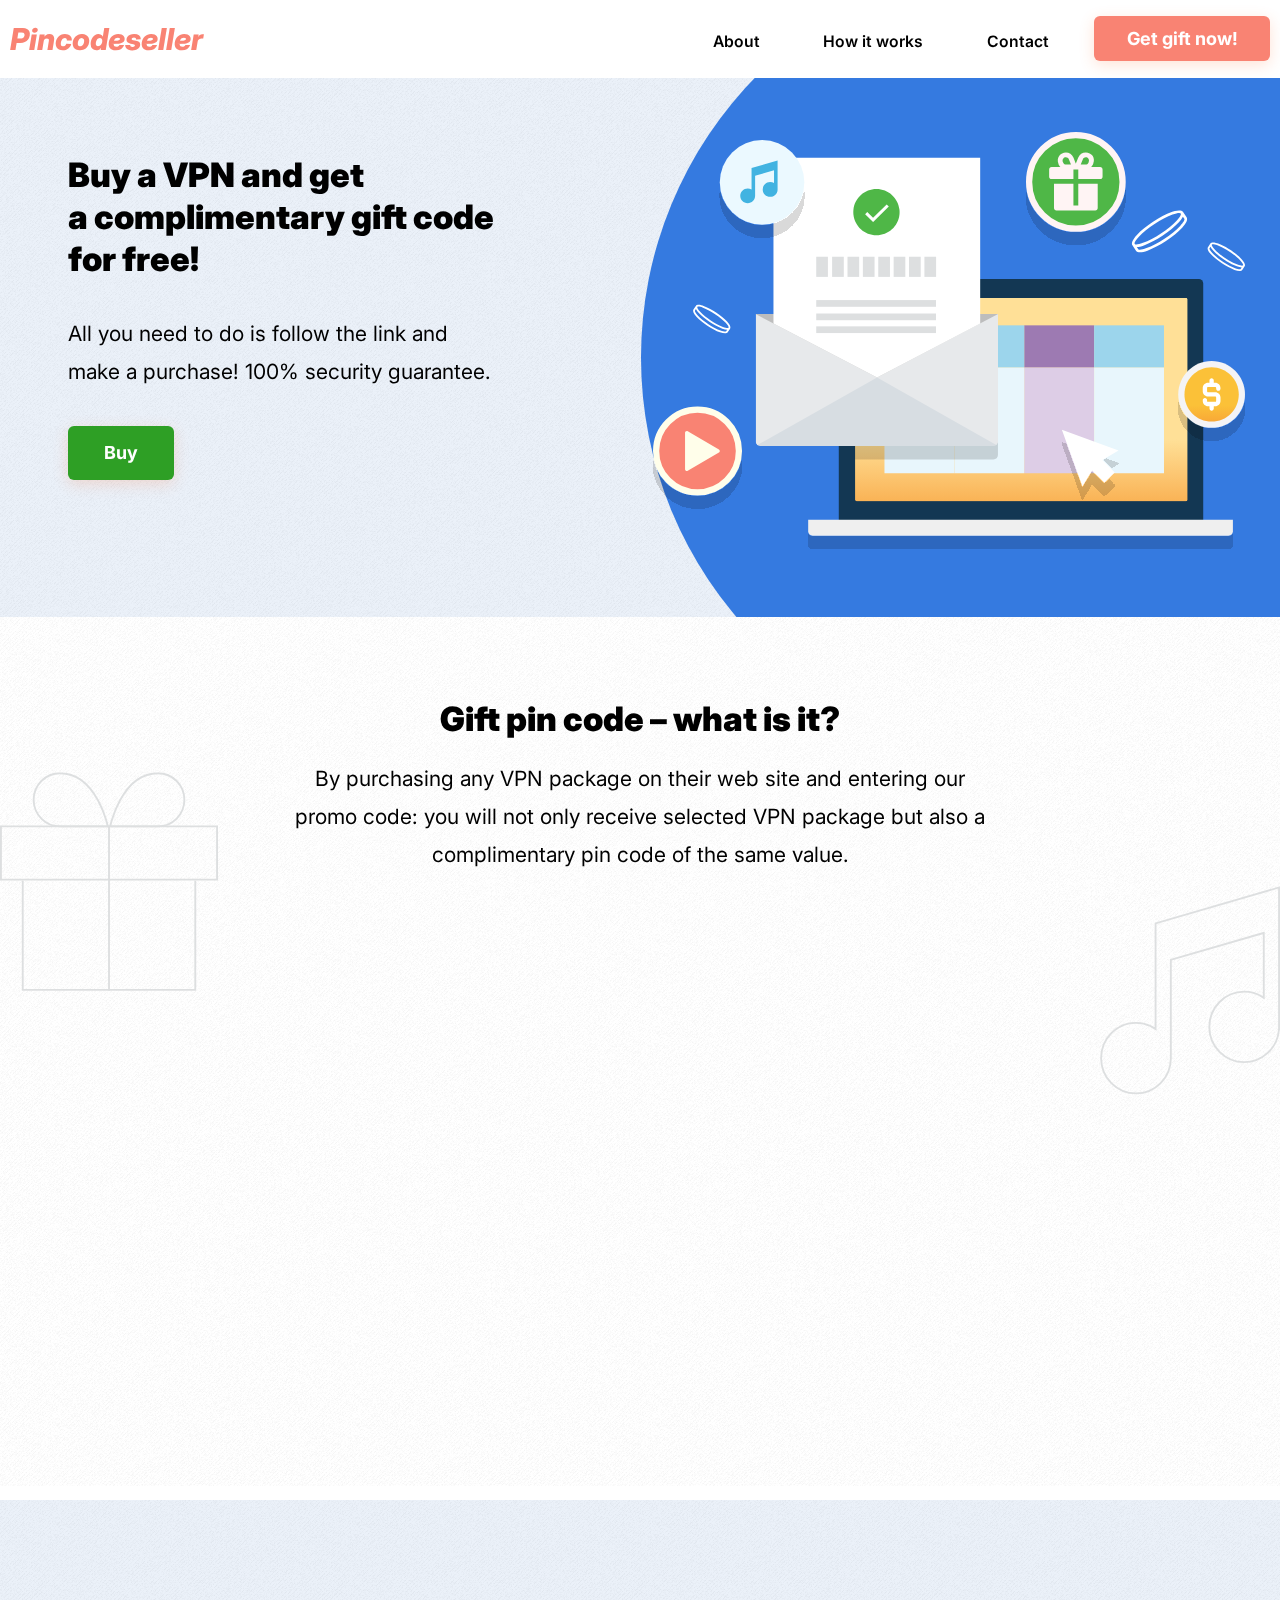
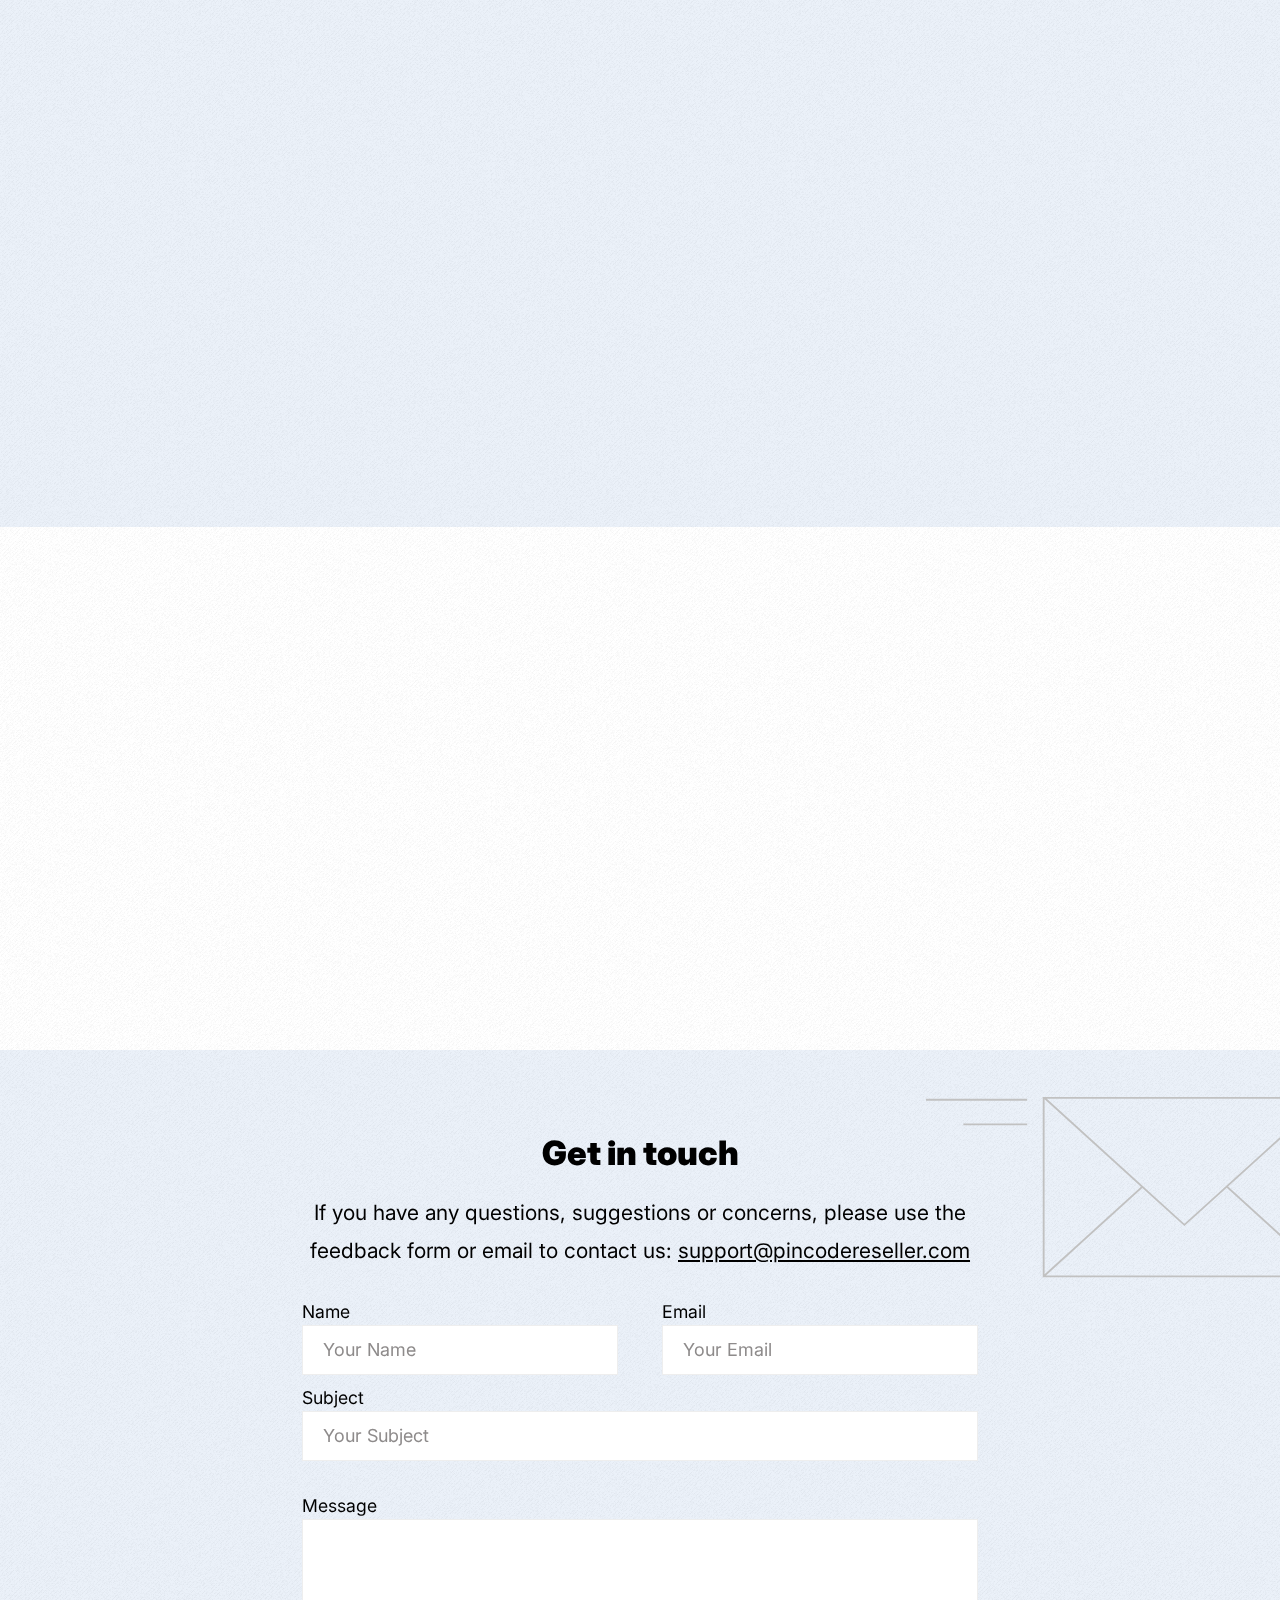
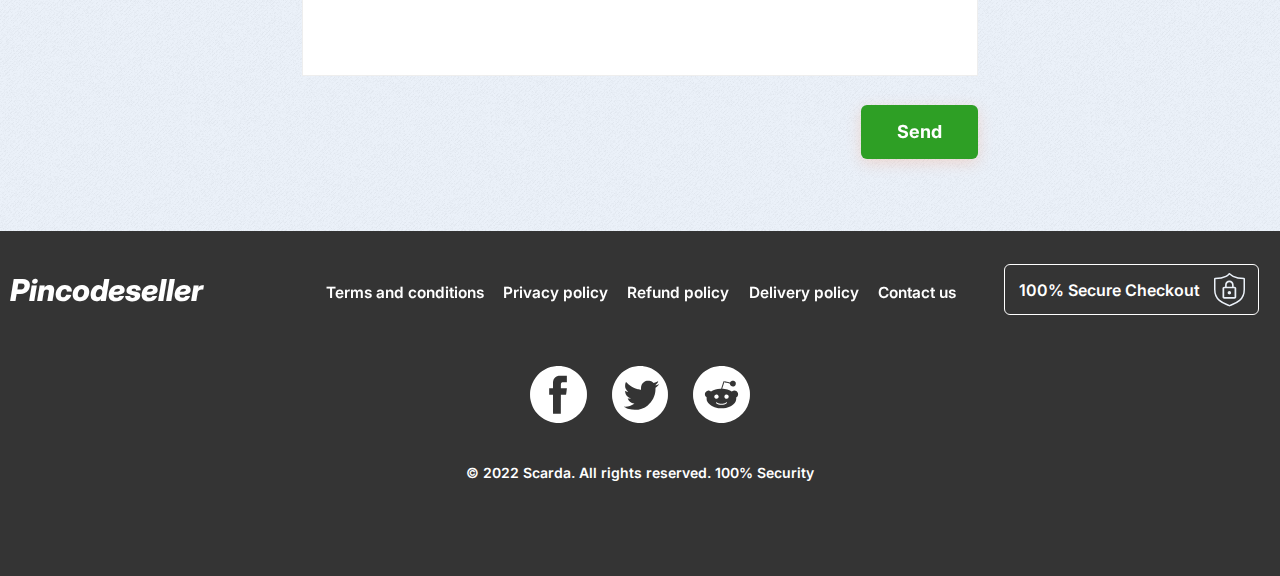
==== commit a8e9074a: "Add files via upload" ====
--- a/home.html
+++ b/home.html
@@ -6,7 +6,7 @@
 	<meta charset="UTF-8">
 	<meta name="format-detection" content="telephone=no">
 	<!-- <style>body{opacity: 0;}</style> -->
-	<link rel="stylesheet" href="css/style.min.css?_v=20230702143511">
+	<link rel="stylesheet" href="css/style.min.css?_v=20230713145528">
 	<link rel="shortcut icon" href="favicon.ico">
 	<!-- <meta name="robots" content="noindex, nofollow"> -->
 	<meta name="viewport" content="width=device-width, initial-scale=1.0">
@@ -51,7 +51,7 @@
 					</div>
 					<div class="buy__image" data-watch>
 						<a href="#" class="gift__button button">Get gift now!</a>
-						<img src="img\Buy.svg" alt="">
+						<img src="img/Buy/Buy.svg" alt="Image">
 					</div>
 				</div>
 			</section>
@@ -161,7 +161,7 @@
 				</h2>
 				<div class="amount__container">
 					<div class="amount__items" data-watch>
-						<div class="amount__item item-amount" data-watch-threshold='1' data-watch data-watch_once>
+						<div class="amount__item item-amount" data-watch-threshold='0.9' data-watch data-watch_once>
 							<div class="item-amount__gift"> GIFT</div>
 							<h3 class="item-amount__price">
 								$ 15
@@ -171,7 +171,7 @@
 							</div>
 							<a href="success.html" type="button" class="item-amount__button button button_green">Buy</a>
 						</div>
-						<div class="amount__item item-amount" data-watch-threshold='1' data-watch data-watch_once>
+						<div class="amount__item item-amount" data-watch-threshold='0.9' data-watch data-watch_once>
 							<div class="item-amount__gift">GIFT</div>
 							<h3 class="item-amount__price">
 								$ 15
@@ -181,7 +181,7 @@
 							</div>
 							<a href="success.html" type="button" class="item-amount__button button button_green">Buy</a>
 						</div>
-						<div class="amount__item item-amount" data-watch-threshold='1' data-watch data-watch_once>
+						<div class="amount__item item-amount" data-watch-threshold='0.9' data-watch data-watch_once>
 							<div class="item-amount__gift">GIFT</div>
 							<h3 class="item-amount__price">
 								$ 15
@@ -191,7 +191,7 @@
 							</div>
 							<a href="success.html" type="button" class="item-amount__button button button_green">Buy</a>
 						</div>
-						<div class="amount__item item-amount" data-watch-threshold='1' data-watch data-watch_once>
+						<div class="amount__item item-amount" data-watch-threshold='0.9' data-watch data-watch_once>
 							<div class="item-amount__gift">GIFT</div>
 							<h3 class="item-amount__price">
 								$ 15
@@ -206,7 +206,7 @@
 			</section>
 			<section class="page__contact contact" data-watch="navigator">
 				<div class="contact__container" data-prlx-parent>
-					<div class='contact__tecsture' data-prlx><img src="img/tecsture.svg" alt=""></div>
+					<div class='contact__mail' data-prlx><img src="img/Parallax/mail.svg" alt=""></div>
 					<div class="contact__wrapper">
 						<div class="contact__title title">
 							Get in touch
@@ -286,8 +286,8 @@
 		</footer>
 	</div>
 
-	<script src="js/app.min.js?_v=20230702143511"></script>
-	<script src="https://www.google.com/recaptcha/api.js?_v=20230702143511" async defer></script>
+	<script src="js/app.min.js?_v=20230713145528"></script>
+	<script src="https://www.google.com/recaptcha/api.js?_v=20230713145528" async defer></script>
 
 
 </body>
--- a/css/style.min.css
+++ b/css/style.min.css
@@ -1 +1 @@
-@charset "UTF-8";@import url(https://fonts.googleapis.com/css?family=Inter:regular,500,600,700,800,900&display=swap);@import url(https://fonts.googleapis.com/css?family=Fira+Sans:900&display=swap);*{padding:0;margin:0;border:0}*,:after,:before{-webkit-box-sizing:border-box;box-sizing:border-box}body,html{height:100%;min-width:320px}body{color:#000;line-height:1;font-family:Inter;font-size:1.375rem;-ms-text-size-adjust:100%;-moz-text-size-adjust:100%;-webkit-text-size-adjust:100%;-webkit-font-smoothing:antialiased;-moz-osx-font-smoothing:grayscale}button,input,textarea{font-family:Inter;font-size:inherit;line-height:inherit}button{cursor:pointer;color:inherit;background-color:transparent}a{color:inherit;text-decoration:none}ul li{list-style:none}img{vertical-align:top}h1,h2,h3,h4,h5,h6{font-weight:inherit;font-size:inherit}.lock body{overflow:hidden;-ms-touch-action:none;touch-action:none;-ms-scroll-chaining:none;overscroll-behavior:none}.wrapper{min-height:100%;display:-webkit-box;display:-ms-flexbox;display:flex;-webkit-box-orient:vertical;-webkit-box-direction:normal;-ms-flex-direction:column;flex-direction:column;overflow:hidden}@supports (overflow:clip){.wrapper{overflow:clip}}.wrapper>main{-webkit-box-flex:1;-ms-flex:1 1 auto;flex:1 1 auto}.wrapper>*{min-width:0}[class*=__container]{max-width:91.25rem;margin:0 auto;padding:0 .625rem}.form__error{color:#e92e2e;font-size:.875rem;line-height:150%}.form__success{display:none;height:3.125rem;width:100%;-webkit-box-pack:center;-ms-flex-pack:center;justify-content:center;-webkit-box-align:center;-ms-flex-align:center;align-items:center;color:#3f793a;font-size:1.125rem;font-weight:500;line-height:150%;border:1px solid rgba(32,32,32,.2);background:#dff0d8}.form__fail{display:none;height:3.125rem;width:100%;-webkit-box-pack:center;-ms-flex-pack:center;justify-content:center;-webkit-box-align:center;-ms-flex-align:center;align-items:center;color:#e92e2e;font-size:1.125rem;font-weight:500;line-height:150%;border:1px solid rgba(32,32,32,.2);background:#ffbaba}._form-error .form__fail{display:none}input[type=email],input[type=tel],input[type=text],textarea{-webkit-appearance:none;-moz-appearance:none;appearance:none}.input{font-size:1.125rem;margin-top:.25rem;height:3.125rem;border-radius:0!important;width:100%;display:block;padding:0 20px;border:1px solid #eee}.input._form-focus{border:1px solid #000}.input._form-error{border:1px solid #e92e2e}.input[placeholder]:not([data-placeholder-nohiden])::-webkit-input-placeholder{-webkit-transition:opacity .3s;transition:opacity .3s;color:#8e8b8b;font-size:1.125rem;line-height:150%}.input[placeholder]:not([data-placeholder-nohiden])::-moz-placeholder{-moz-transition:opacity .3s;transition:opacity .3s;color:#8e8b8b;font-size:1.125rem;line-height:150%}.input[placeholder]:not([data-placeholder-nohiden]):-ms-input-placeholder{-ms-transition:opacity .3s;transition:opacity .3s;color:#8e8b8b;font-size:1.125rem;line-height:150%}.input[placeholder]:not([data-placeholder-nohiden])::-ms-input-placeholder{-ms-transition:opacity .3s;transition:opacity .3s;color:#8e8b8b;font-size:1.125rem;line-height:150%}.input[placeholder]:not([data-placeholder-nohiden])::placeholder{-webkit-transition:opacity .3s;transition:opacity .3s;color:#8e8b8b;font-size:1.125rem;line-height:150%}.input[placeholder]:not([data-placeholder-nohiden]):focus::-webkit-input-placeholder{opacity:0}.input[placeholder]:not([data-placeholder-nohiden]):focus::-moz-placeholder{opacity:0}.input[placeholder]:not([data-placeholder-nohiden]):focus:-ms-input-placeholder{opacity:0}.input[placeholder]:not([data-placeholder-nohiden]):focus::-ms-input-placeholder{opacity:0}.input[placeholder]:not([data-placeholder-nohiden]):focus::placeholder{opacity:0}textarea.input{resize:none;padding:0 0}body::after{content:"";background-color:rgba(0,0,0,.5);position:fixed;width:100%;height:100%;top:0;left:0;opacity:0;-webkit-transition:opacity .8s ease 0s;transition:opacity .8s ease 0s;pointer-events:none;z-index:149}.popup-show body::after{opacity:1}.popup{position:fixed;top:0;left:0;bottom:0;right:0;padding:30px 10px;-webkit-transition:visibility .8s ease 0s;transition:visibility .8s ease 0s;visibility:hidden;pointer-events:none}.popup_show{z-index:150;visibility:visible;overflow:auto;pointer-events:auto}.popup_show .popup__content{visibility:visible;-webkit-transform:scale(1);-ms-transform:scale(1);transform:scale(1)}.popup__wrapper{display:-webkit-box;display:-ms-flexbox;display:flex;-webkit-box-orient:vertical;-webkit-box-direction:normal;-ms-flex-direction:column;flex-direction:column;-webkit-box-align:center;-ms-flex-align:center;align-items:center;min-height:100%;-webkit-box-flex:1;-ms-flex:1 1 auto;flex:1 1 auto;width:100%;display:flex;-webkit-box-pack:center;-ms-flex-pack:center;justify-content:center;align-items:center}.popup__content{visibility:hidden;-webkit-transform:scale(0);-ms-transform:scale(0);transform:scale(0);-webkit-transition:-webkit-transform .3s ease 0s;transition:-webkit-transform .3s ease 0s;transition:transform .3s ease 0s;transition:transform .3s ease 0s,-webkit-transform .3s ease 0s;background-color:#eee;padding:20px;width:100%;max-width:900px;border-radius:20px}.lock .popup__content{visibility:visible}[class*=-ibg]{position:relative}[class*=-ibg] img{position:absolute;width:100%;height:100%;top:0;left:0;-o-object-fit:cover;object-fit:cover}[class*=-ibg_contain] img{-o-object-fit:contain;object-fit:contain}.logo{font-style:italic;font-weight:800;padding:.3125rem 0;z-index:41;-webkit-transition:all .3s;transition:all .3s}.button{display:-webkit-inline-box;display:-ms-inline-flexbox;display:inline-flex;color:#fff;font-size:1.125rem;font-weight:700;border-radius:.375rem;background:#f98373;-webkit-box-shadow:0 4px 15px 0 rgba(253,116,56,.2);box-shadow:0 4px 15px 0 rgba(253,116,56,.2);padding:1.125rem 2.25rem;-webkit-transition:all .3s;transition:all .3s}.button:active{background:-webkit-gradient(linear,left bottom,left top,from(rgba(0,0,0,.2)),to(rgba(0,0,0,.2))),#f98373;background:linear-gradient(0deg,rgba(0,0,0,.2) 0,rgba(0,0,0,.2) 100%),#f98373;-webkit-box-shadow:0 4px 15px 0 rgba(253,116,56,.2);box-shadow:0 4px 15px 0 rgba(253,116,56,.2)}.button_green{background:#2e9f25}.button_green:active{background:-webkit-gradient(linear,left bottom,left top,from(rgba(0,0,0,.2)),to(rgba(0,0,0,.2))),#2e9f25;background:linear-gradient(0deg,rgba(0,0,0,.2) 0,rgba(0,0,0,.2) 100%),#2e9f25}.button_white{background:#fff;color:#000}.button_white:active{background:-webkit-gradient(linear,left bottom,left top,from(rgba(0,0,0,.2)),to(rgba(0,0,0,.2))),#fff;background:linear-gradient(0deg,rgba(0,0,0,.2) 0,rgba(0,0,0,.2) 100%),#fff}@-webkit-keyframes jump{0%{-webkit-transform:scale(1);transform:scale(1);-webkit-box-shadow:0 1px 2px rgba(0,0,0,.15);box-shadow:0 1px 2px rgba(0,0,0,.15)}100%{-webkit-transform:scale(1.05);transform:scale(1.05);-webkit-box-shadow:0 5px 25px rgba(0,0,0,.1);box-shadow:0 5px 25px rgba(0,0,0,.1)}}@keyframes jump{0%{-webkit-transform:scale(1);transform:scale(1);-webkit-box-shadow:0 1px 2px rgba(0,0,0,.15);box-shadow:0 1px 2px rgba(0,0,0,.15)}100%{-webkit-transform:scale(1.05);transform:scale(1.05);-webkit-box-shadow:0 5px 25px rgba(0,0,0,.1);box-shadow:0 5px 25px rgba(0,0,0,.1)}}.title{text-align:center;font-weight:900;line-height:125%}.text{line-height:150%}.header{position:fixed;top:0;left:0;width:100%;background-color:#fff;z-index:40}.header__open{display:none;background:#e9eff7;margin:0 -1.25rem;text-align:center;padding:1.25rem 1.875rem 2.5rem 1.875rem}.menu-open .header__open{display:block}.open__title{text-shadow:0 4px 4px rgba(0,0,0,.25);font-weight:900;line-height:125%}.header__container{position:relative;display:-webkit-box;display:-ms-flexbox;display:flex;-webkit-box-align:center;-ms-flex-align:center;align-items:center;height:100%}.header__logo{color:#f98373;-webkit-transition:all .3s;transition:all .3s}.menu-open .header__logo{text-align:center;opacity:1;position:fixed;width:100%;margin-left:-.625rem}.header__menu{-webkit-box-flex:1;-ms-flex:1 1 auto;flex:1 1 auto}.header__actions{display:-webkit-box;display:-ms-flexbox;display:flex;-webkit-box-orient:horizontal;-webkit-box-direction:normal;-ms-flex-direction:row;flex-direction:row;gap:.9375rem;-webkit-box-align:center;-ms-flex-align:center;align-items:center}.menu__list{margin-bottom:auto;display:-webkit-box;display:-ms-flexbox;display:flex;-ms-flex-wrap:wrap;flex-wrap:wrap;-webkit-box-orient:horizontal;-webkit-box-direction:normal;-ms-flex-direction:row;flex-direction:row;-webkit-box-pack:end;-ms-flex-pack:end;justify-content:flex-end;z-index:120}.menu-open .menu__list{padding-bottom:1.875rem}.menu__link{font-weight:600}.header__button{-webkit-animation:blink 1.5s ease-out infinite;animation:blink 1.5s ease-out infinite}@-webkit-keyframes blink{0%{opacity:1}30%{opacity:.8}100%{opacity:1}}@keyframes blink{0%{opacity:1}30%{opacity:.8}100%{opacity:1}}.open__text{margin:1.25rem 0;font-size:1rem;line-height:180%}.icon-menu{display:none}.footer{background:#343434}.footer__container{display:-webkit-box;display:-ms-flexbox;display:flex;-webkit-box-align:center;-ms-flex-align:center;align-items:center;-webkit-box-orient:vertical;-webkit-box-direction:normal;-ms-flex-direction:column;flex-direction:column;padding-top:2.0625rem}.footer__head{display:-webkit-box;display:-ms-flexbox;display:flex;width:100%}.footer__menu{-webkit-box-flex:1;-ms-flex:1 1 auto;flex:1 1 auto;display:-webkit-box;display:-ms-flexbox;display:flex;-webkit-box-pack:end;-ms-flex-pack:end;justify-content:flex-end;-webkit-box-align:center;-ms-flex-align:center;align-items:center}.footer__button{border-radius:.375rem;border:1px solid #fff;color:#fff;font-size:1rem;font-weight:600;width:255px;height:51px;display:-webkit-box;display:-ms-flexbox;display:flex;-webkit-box-align:center;-ms-flex-align:center;align-items:center;-webkit-box-pack:center;-ms-flex-pack:center;justify-content:center;gap:.875rem}.footer__copy{color:#fff;font-size:.875rem;font-weight:600;text-align:center;line-height:120%}.footer__logo{color:#fff;font-size:1.625rem;margin:auto 0;-webkit-transition:all .3s;transition:all .3s}.menu-footer__list{display:-webkit-box;display:-ms-flexbox;display:flex;-webkit-box-orient:horizontal;-webkit-box-direction:normal;-ms-flex-direction:row;flex-direction:row;-ms-flex-wrap:wrap;flex-wrap:wrap;-webkit-box-pack:center;-ms-flex-pack:center;justify-content:center}.menu-footer__item{position:relative;z-index:1}.menu-footer__link{color:#fff;font-weight:600;-webkit-transition:all .5s;transition:all .5s}.menu-footer__link::after{-webkit-transition:all .3s;transition:all .3s;content:"";bottom:-2px;left:0;width:100%;position:absolute;height:.09375rem;background-color:#fff;opacity:0}.menu-footer__link:active{color:#f98373}.menu-footer__link:active::after{background-color:#f98373}.social{display:-webkit-box;display:-ms-flexbox;display:flex;gap:1.5625rem}.social__item{-webkit-transition:all .3s;transition:all .3s}.social__item img{width:100%}.buy{overflow:hidden}.buy__container{display:-webkit-box;display:-ms-flexbox;display:flex;-webkit-box-pack:justify;-ms-flex-pack:justify;justify-content:space-between;padding-bottom:4.25rem;position:relative}.buy__container::after{content:"";position:absolute;border-radius:50%;background:#357ae0;right:-10.125rem;z-index:-1}.buy__content{padding-top:1.375rem;-webkit-box-flex:0;-ms-flex:0 1 36%;flex:0 1 36%}.buy__title{text-shadow:0 4px 4px rgba(0,0,0,.25);font-weight:900;line-height:125%;opacity:0;-webkit-transition:all .6s .2s;transition:all .6s .2s;-webkit-transform:translate(0,-1.875rem);-ms-transform:translate(0,-1.875rem);transform:translate(0,-1.875rem)}.buy__title._watcher-view{opacity:1;-webkit-transform:translate(0,0);-ms-transform:translate(0,0);transform:translate(0,0)}.buy__text{margin:2.1875rem 0;line-height:180%;opacity:0;-webkit-transition:all .6s .35s;transition:all .6s .35s;-webkit-transform:translate(0,-1.875rem);-ms-transform:translate(0,-1.875rem);transform:translate(0,-1.875rem)}.buy__text._watcher-view{opacity:1;-webkit-transform:translate(0,0);-ms-transform:translate(0,0);transform:translate(0,0)}.buy__button{cursor:pointer;-webkit-animation:.5s jump ease infinite alternate;animation:.5s jump ease infinite alternate;opacity:0;-webkit-transition:all .8s .6s,background-color .3s;transition:all .8s .6s,background-color .3s;-webkit-transform:translate(5rem,0);-ms-transform:translate(5rem,0);transform:translate(5rem,0)}.buy__button._watcher-view{opacity:1;-webkit-transform:translate(0,0);-ms-transform:translate(0,0);transform:translate(0,0)}.buy__image{max-width:47%;opacity:0;-webkit-transition:all .8s;transition:all .8s;-webkit-transform:translate(1.875rem,0);-ms-transform:translate(1.875rem,0);transform:translate(1.875rem,0)}.buy__image img{width:100%}.buy__image._watcher-view{opacity:1;-webkit-transform:translate(0,0);-ms-transform:translate(0,0);transform:translate(0,0)}.gift__button{margin-top:2.8125rem;-webkit-animation:blink 1.5s ease-out infinite;animation:blink 1.5s ease-out infinite}@keyframes blink{0%{opacity:1}30%{opacity:.8}100%{opacity:1}}.about__container{text-align:center;position:relative}.about__tecstures{position:absolute;width:100%;height:21.625rem;top:2.875rem;left:0;z-index:-1}.about__tecstures img{width:100%}.about__title{opacity:0;-webkit-transition:all .6s 0s;transition:all .6s 0s;-webkit-transform:translate(0,1.875rem);-ms-transform:translate(0,1.875rem);transform:translate(0,1.875rem)}.about__title._watcher-view{opacity:1;-webkit-transform:translate(0,0);-ms-transform:translate(0,0);transform:translate(0,0)}.about__text{line-height:180%;max-width:55%;margin:0 auto;margin-top:1.25rem;opacity:0;-webkit-transition:all .6s .2s;transition:all .6s .2s;-webkit-transform:translate(0,1.875rem);-ms-transform:translate(0,1.875rem);transform:translate(0,1.875rem)}.about__text._watcher-view{opacity:1;-webkit-transform:translate(0,0);-ms-transform:translate(0,0);transform:translate(0,0)}.about__items{display:-webkit-box;display:-ms-flexbox;display:flex;-webkit-box-pack:center;-ms-flex-pack:center;justify-content:center}.about__button{-webkit-animation:.5s jump ease infinite alternate;animation:.5s jump ease infinite alternate;opacity:0;-webkit-transition:all .8s .8s,background-color .3s;transition:all .8s .8s,background-color .3s;-webkit-transform:translate(1.875rem,0);-ms-transform:translate(1.875rem,0);transform:translate(1.875rem,0)}.about__button._watcher-view{opacity:1;-webkit-transform:translate(0,0);-ms-transform:translate(0,0);transform:translate(0,0)}.about__icon{height:100%;position:relative;opacity:0;-webkit-transition:all .6s .35s;transition:all .6s .35s;-webkit-transform:translate(0,1.875rem);-ms-transform:translate(0,1.875rem);transform:translate(0,1.875rem)}.about__icon img{position:absolute;width:100%;top:5.375rem;left:0}.about__icon._watcher-view{opacity:1;-webkit-transform:translate(0,0);-ms-transform:translate(0,0);transform:translate(0,0)}.about .about__icon_2{opacity:0;-webkit-transition:all .6s .85s;transition:all .6s .85s;-webkit-transform:translate(0,1.875rem);-ms-transform:translate(0,1.875rem);transform:translate(0,1.875rem)}.about .about__icon_2 img{top:6.375rem}.about .about__icon_2._watcher-view{opacity:1;-webkit-transform:translate(0,0);-ms-transform:translate(0,0);transform:translate(0,0)}.item-about__image{width:71%;margin:0 auto}.item-about__image img{width:100%}.item-about_1{opacity:0;-webkit-transition:all 1.1s .2s;transition:all 1.1s .2s;-webkit-transform:translate(0,1.875rem);-ms-transform:translate(0,1.875rem);transform:translate(0,1.875rem)}.item-about_1._watcher-view{opacity:1;-webkit-transform:translate(0,0);-ms-transform:translate(0,0);transform:translate(0,0)}.item-about_2{opacity:0;-webkit-transition:all 1.1s .6s;transition:all 1.1s .6s;-webkit-transform:translate(0,1.875rem);-ms-transform:translate(0,1.875rem);transform:translate(0,1.875rem)}.item-about_2._watcher-view{opacity:1;-webkit-transform:translate(0,0);-ms-transform:translate(0,0);transform:translate(0,0)}.item-about_3{opacity:0;-webkit-transition:all 1.1s 1s;transition:all 1.1s 1s;-webkit-transform:translate(0,1.875rem);-ms-transform:translate(0,1.875rem);transform:translate(0,1.875rem)}.item-about_3._watcher-view{opacity:1;-webkit-transform:translate(0,0);-ms-transform:translate(0,0);transform:translate(0,0)}.icon-about__title{font-weight:600;line-height:150%;margin-bottom:.3125rem}.how__title{opacity:0;-webkit-transition:all .6s 0s;transition:all .6s 0s;-webkit-transform:translate(0,1.875rem);-ms-transform:translate(0,1.875rem);transform:translate(0,1.875rem)}.how__title._watcher-view{opacity:1;-webkit-transform:translate(0,0);-ms-transform:translate(0,0);transform:translate(0,0)}.how__items{padding:0 2.5rem 0 3.75rem;display:-ms-grid;display:grid;-webkit-box-pack:center;-ms-flex-pack:center;justify-content:center;-ms-grid-columns:minmax(auto,27.0625rem) minmax(auto,27.0625rem);grid-template-columns:minmax(auto,27.0625rem) minmax(auto,27.0625rem)}.how__item{display:-webkit-inline-box;display:-ms-inline-flexbox;display:inline-flex;-webkit-box-orient:vertical;-webkit-box-direction:normal;-ms-flex-direction:column;flex-direction:column}.item-how:nth-child(1){opacity:0;-webkit-transition:all .8s .2s;transition:all .8s .2s;-webkit-transform:translate(0,1.875rem);-ms-transform:translate(0,1.875rem);transform:translate(0,1.875rem)}.item-how:nth-child(1)._watcher-view{opacity:1;-webkit-transform:translate(0,0);-ms-transform:translate(0,0);transform:translate(0,0)}.item-how:nth-child(2){opacity:0;-webkit-transition:all .8s .45s;transition:all .8s .45s;-webkit-transform:translate(0,1.875rem);-ms-transform:translate(0,1.875rem);transform:translate(0,1.875rem)}.item-how:nth-child(2)._watcher-view{opacity:1;-webkit-transform:translate(0,0);-ms-transform:translate(0,0);transform:translate(0,0)}.item-how:nth-child(3){opacity:0;-webkit-transition:all .8s .65s;transition:all .8s .65s;-webkit-transform:translate(0,1.875rem);-ms-transform:translate(0,1.875rem);transform:translate(0,1.875rem)}.item-how:nth-child(3)._watcher-view{opacity:1;-webkit-transform:translate(0,0);-ms-transform:translate(0,0);transform:translate(0,0)}.item-how:nth-child(4){opacity:0;-webkit-transition:all .8s .9s;transition:all .8s .9s;-webkit-transform:translate(0,1.875rem);-ms-transform:translate(0,1.875rem);transform:translate(0,1.875rem)}.item-how:nth-child(4)._watcher-view{opacity:1;-webkit-transform:translate(0,0);-ms-transform:translate(0,0);transform:translate(0,0)}.item-how{position:relative}.item-how__title{font-weight:600;line-height:150%}.item-how__text{line-height:180%}.item-how__number{color:#fff;font-family:Fira Sans;font-weight:900;line-height:150%;display:-webkit-box;display:-ms-flexbox;display:flex;-webkit-box-align:center;-ms-flex-align:center;align-items:center;-webkit-box-pack:center;-ms-flex-pack:center;justify-content:center;position:absolute;top:-.5rem;left:-3.4375rem;border-radius:50%;background:#357ae0;-webkit-box-shadow:0 4px 15px 0 rgba(53,122,224,.6);box-shadow:0 4px 15px 0 rgba(53,122,224,.6)}.amount__title{opacity:0;-webkit-transition:all .6s 0s;transition:all .6s 0s;-webkit-transform:translate(0,1.875rem);-ms-transform:translate(0,1.875rem);transform:translate(0,1.875rem)}.amount__title._watcher-view{opacity:1;-webkit-transform:translate(0,0);-ms-transform:translate(0,0);transform:translate(0,0)}.amount__items{display:-webkit-box;display:-ms-flexbox;display:flex;min-width:47.8125rem;padding-bottom:1.25rem}.item-amount>*{-webkit-transition:all .35s;transition:all .35s}.item-amount{cursor:pointer;border-radius:.375rem;background:#e9eff7;position:relative;overflow:hidden;padding:2.75rem 3.1875rem;display:-webkit-box;display:-ms-flexbox;display:flex;-webkit-box-orient:vertical;-webkit-box-direction:normal;-ms-flex-direction:column;flex-direction:column;-webkit-box-align:center;-ms-flex-align:center;align-items:center;-webkit-transition:all .4s;transition:all .4s}.item-amount__gift{position:absolute;-webkit-transform:rotate(45deg);-ms-transform:rotate(45deg);transform:rotate(45deg);top:.875rem;right:-2.5rem;background:#357ae0;-webkit-box-shadow:0 4px 15px 0 rgba(1,71,255,.2);box-shadow:0 4px 15px 0 rgba(1,71,255,.2);width:9rem;height:1.875rem;text-align:center;color:#fff;font-size:1rem;font-weight:900;padding:auto 0;line-height:1.8125rem}.item-amount__price{color:#000;text-align:center;font-size:40px;font-family:Inter;font-style:normal;font-weight:700;line-height:30.5px}.item-amount__text{color:#000;text-align:center;font-size:1rem;line-height:150%}.contact{background-position:cover}.contact__container{position:relative;overflow:visible}.contact__tecsture{position:absolute;width:31.357143%;height:21.625rem;right:-2.9375rem;z-index:-1}.contact__tecsture img{width:100%}.contact__wrapper{max-width:46.5rem;margin:0 auto}.contact__text{line-height:180%;text-align:center;margin-top:1.25rem}.contact__text a{text-decoration:underline}.form{padding:0 2.125rem}.form__items{display:-ms-grid;display:grid;-ms-grid-columns:1fr 1fr;grid-template-columns:1fr 1fr;margin-bottom:.625rem}.form__bottom{display:-webkit-box;display:-ms-flexbox;display:flex;-webkit-box-pack:justify;-ms-flex-pack:justify;justify-content:space-between;-webkit-box-align:end;-ms-flex-align:end;align-items:flex-end;margin-bottom:1.875rem}.policy__container{padding:0 .625rem}.policy__title{background:#3eb572;display:-webkit-box;display:-ms-flexbox;display:flex;-webkit-box-orient:vertical;-webkit-box-direction:normal;-ms-flex-direction:column;flex-direction:column;-webkit-box-align:center;-ms-flex-align:center;align-items:center;color:#fff;font-weight:900;line-height:125%}.policy__title_terms{background:#9462bc}.policy__title_privacy{background:#d46f63}.policy__title_delivery{background:#357ae0}.policy__content{max-width:66.478873%;margin:0 auto;line-height:180%;display:-webkit-box;display:-ms-flexbox;display:flex;-webkit-box-orient:vertical;-webkit-box-direction:normal;-ms-flex-direction:column;flex-direction:column;gap:2.8125rem}.item-policy__label{font-weight:600}.success{display:-webkit-box;display:-ms-flexbox;display:flex;-webkit-box-orient:vertical;-webkit-box-direction:normal;-ms-flex-direction:column;flex-direction:column}.success__header{position:fixed;top:0;left:0;width:100%;background:#357ae0;color:#fff;font-style:italic;font-weight:800;display:-webkit-box;display:-ms-flexbox;display:flex;-webkit-box-align:center;-ms-flex-align:center;align-items:center;-webkit-box-pack:center;-ms-flex-pack:center;justify-content:center}.success__container{display:-webkit-box;display:-ms-flexbox;display:flex;-webkit-box-orient:vertical;-webkit-box-direction:normal;-ms-flex-direction:column;flex-direction:column;-webkit-box-align:center;-ms-flex-align:center;align-items:center;text-align:center;-webkit-box-flex:1;-ms-flex:1 1 auto;flex:1 1 auto}.success__title{font-size:2rem;font-weight:800;line-height:125%}.success__label{margin-top:.375rem;color:#7b7d80;font-size:1.125rem;font-weight:500;line-height:180%}.success__pin{text-align:center}.success__text{max-width:50%;font-size:1.125rem;line-height:180%;display:-webkit-box;display:-ms-flexbox;display:flex;-webkit-box-orient:vertical;-webkit-box-direction:normal;-ms-flex-direction:column;flex-direction:column;gap:1.875rem;margin-bottom:1.875rem}.success__footer{padding-bottom:3.4375rem;display:-webkit-box;display:-ms-flexbox;display:flex;-ms-flex-wrap:wrap;flex-wrap:wrap;gap:.3125rem;-webkit-box-align:center;-ms-flex-align:center;align-items:center;-webkit-box-pack:center;-ms-flex-pack:center;justify-content:center}.success__footer span{color:#616161;text-align:center;font-size:.75rem}.footer__link{color:#616161;text-align:center;font-size:.75rem}.pin__number{margin-top:1.25rem;width:27.4375rem;background:#eee;height:3.3125rem;font-size:1.1875rem;font-weight:800;display:-webkit-box;display:-ms-flexbox;display:flex;-webkit-box-align:center;-ms-flex-align:center;align-items:center;-webkit-box-pack:center;-ms-flex-pack:center;justify-content:center}.pin__amount{margin-top:1.25rem;font-size:1.1875rem}@media (min-width:41.875em){.how__item{border-radius:1.25rem;border:1px solid #357ae0;background:#fff;-webkit-box-shadow:0 4px 15px 0 rgba(1,71,255,.2);box-shadow:0 4px 15px 0 rgba(1,71,255,.2);padding:1.25rem 2.625rem 1.875rem 4.375rem}.item-how__text{max-width:20rem}}@media (min-width:47.99875em){.menu__link{background-image:-webkit-gradient(linear,left top,right top,from(#f98373),color-stop(50%,#f98373),color-stop(50%,#000));background-image:linear-gradient(to right,#f98373,#f98373 50%,#000 50%);background-size:200% 100%;background-position:-100%;display:inline-block;padding:5px 0;position:relative;-webkit-background-clip:text;-webkit-text-fill-color:transparent;-webkit-transition:all .3s ease-in-out;transition:all .3s ease-in-out}.menu__link:before{content:"";background:#f98373;display:block;position:absolute;bottom:-2px;left:0;width:0;height:2px;-webkit-transition:all .3s ease-in-out;transition:all .3s ease-in-out}.menu__link:hover{background-position:0}.menu__link:hover::before{width:100%}.gift__button{display:none;margin-top:4.25rem}.amount__item:nth-child(1){opacity:0;-webkit-transition:opacity .6s 1s,-webkit-transform .6s 1s;transition:opacity .6s 1s,-webkit-transform .6s 1s;transition:opacity .6s 1s,transform .6s 1s;transition:opacity .6s 1s,transform .6s 1s,-webkit-transform .6s 1s;-webkit-transform:translate(0,1.875rem);-ms-transform:translate(0,1.875rem);transform:translate(0,1.875rem)}.amount__item:nth-child(1)._watcher-view{opacity:1;-webkit-transform:translate(0,0);-ms-transform:translate(0,0);transform:translate(0,0)}.amount__item:nth-child(2){opacity:0;-webkit-transition:opacity .6s .75s,-webkit-transform .6s .75s;transition:opacity .6s .75s,-webkit-transform .6s .75s;transition:opacity .6s .75s,transform .6s .75s;transition:opacity .6s .75s,transform .6s .75s,-webkit-transform .6s .75s;-webkit-transform:translate(0,1.875rem);-ms-transform:translate(0,1.875rem);transform:translate(0,1.875rem)}.amount__item:nth-child(2)._watcher-view{opacity:1;-webkit-transform:translate(0,0);-ms-transform:translate(0,0);transform:translate(0,0)}.amount__item:nth-child(3){opacity:0;-webkit-transition:opacity .6s .5s,-webkit-transform .6s .5s;transition:opacity .6s .5s,-webkit-transform .6s .5s;transition:opacity .6s .5s,transform .6s .5s;transition:opacity .6s .5s,transform .6s .5s,-webkit-transform .6s .5s;-webkit-transform:translate(0,1.875rem);-ms-transform:translate(0,1.875rem);transform:translate(0,1.875rem)}.amount__item:nth-child(3)._watcher-view{opacity:1;-webkit-transform:translate(0,0);-ms-transform:translate(0,0);transform:translate(0,0)}.amount__item:nth-child(4){opacity:0;-webkit-transition:opacity .6s .25s,-webkit-transform .6s .25s;transition:opacity .6s .25s,-webkit-transform .6s .25s;transition:opacity .6s .25s,transform .6s .25s;transition:opacity .6s .25s,transform .6s .25s,-webkit-transform .6s .25s;-webkit-transform:translate(0,1.875rem);-ms-transform:translate(0,1.875rem);transform:translate(0,1.875rem)}.amount__item:nth-child(4)._watcher-view{opacity:1;-webkit-transform:translate(0,0);-ms-transform:translate(0,0);transform:translate(0,0)}}@media (min-width:87.5em){.buy__container::after{width:53rem}.buy__container::after{height:53rem}.buy__container::after{top:-3.3125rem}.buy__content{padding-left:4.4375rem}.buy__image{margin-right:1.9375rem}.about__items{gap:1.5625rem}.about__icon{width:5.4375rem}.item-about{width:22.1875rem}.icon-about__title{font-size:1.75rem}.icon-about__text{font-size:1.375rem}.how__items{-webkit-column-gap:9.25rem;-moz-column-gap:9.25rem;column-gap:9.25rem}.item-how{min-height:10.375rem}}@media (min-width:91.25em){textarea.input{height:10.25rem}.logo{font-size:2rem}.title{font-size:2.1875rem}.text{font-size:1.375rem}.header{height:5.3125rem}.open__title{font-size:2.1875rem}.menu__list{gap:4.375rem}.footer__container{padding-bottom:6.5625rem}.menu-footer__list{gap:1.25rem}.menu-footer__link{font-size:1rem}.social{margin-top:3.4375rem}.social{margin-bottom:2.75rem}.social__item{width:3.75rem}.buy__container{padding-top:9.8125rem}.buy__title{font-size:2.1875rem}.buy__text{font-size:1.375rem}.about__container{padding-top:5.5625rem}.about__container{padding-bottom:6.375rem}.about__items{margin-top:3.5625rem}.about__button{margin-top:3.75rem}.icon-about__title{margin-top:2.0625rem}.how__container{padding-top:5.9375rem}.how__container{padding-bottom:5.625rem}.how__items{margin-top:3.5625rem}.how__items{row-gap:2.75rem}.item-how__title{font-size:1.75rem}.item-how__text{margin-top:.625rem}.item-how__text{font-size:1.125rem}.item-how__number{font-size:2.875rem}.item-how__number{width:5.375rem}.item-how__number{height:5.375rem}.amount{padding-top:5.625rem}.amount{padding-bottom:4.8125rem}.amount__items{margin-top:3.75rem}.amount__items{-webkit-column-gap:3.0625rem;-moz-column-gap:3.0625rem;column-gap:3.0625rem}.item-amount__text{margin-top:1rem}.item-amount__button{margin-top:1rem}.contact__container{padding-top:5.625rem}.contact__container{padding-bottom:2.6875rem}.contact__tecsture{top:3.4375rem}.contact__text{font-size:1.375rem}.contact__form{margin-top:1.875rem}.form__items{-webkit-column-gap:3.125rem;-moz-column-gap:3.125rem;column-gap:3.125rem}.form__label{font-size:1.125rem}.form__textarea{margin-top:2.0625rem}.form__textarea{margin-bottom:1.875rem}.policy__title{padding-top:8.8125rem}.policy__title{padding-bottom:4.125rem}.policy__title{gap:.8125rem}.policy__title{font-size:2.1875rem}.policy__icon{width:7.5rem}.policy__content{padding-top:5.625rem}.policy__content{padding-bottom:5.625rem}.policy__content{font-size:1.125rem}.success__header{height:6.25rem}.success__header{font-size:2rem}.success__container{padding-top:10.3125rem}.success__icon{width:6.25rem}.success__title{margin-top:1.4375rem}.success__pin{margin-top:2.5rem}.success__text{margin-top:3.125rem}}@media (min-width:90em){.menu__link{font-size:1rem}.header__button{margin-left:3.3125rem}.footer__button{margin-left:5.375rem}.footer__button{margin-right:1.75rem}}@media (max-width:75em){.buy__image{max-width:53%}}@media (max-width:48em){.menu__link{font-size:.9375rem}.header__button{margin-left:1.25rem}.buy__container::after{width:37.5rem}.buy__container::after{height:37.5rem}.buy__container::after{top:.0000000625rem}.buy__content{padding-left:.0000000625rem}.buy__image{margin-right:.0000000625rem}.about__items{gap:.0625rem}.about__icon{width:3.125rem}.how__items{-webkit-column-gap:3.125rem;-moz-column-gap:3.125rem;column-gap:3.125rem}}@media (max-width:30em){.item-about{width:9.375rem}.icon-about__title{font-size:1.25rem}.icon-about__text{font-size:1rem}}@media (max-width:25em){.menu__body{padding-top:4.1875rem}.item-amount._watcher-view{background:#357ae0}.item-amount._watcher-view .item-amount__price{color:#fff}.item-amount._watcher-view .item-amount__text{color:#fff}.item-amount._watcher-view .item-amount__button{color:#000;background:#fff}.item-amount._watcher-view .item-amount__button:active{background:-webkit-gradient(linear,left bottom,left top,from(rgba(0,0,0,.2)),to(rgba(0,0,0,.2))),#fff;background:linear-gradient(0deg,rgba(0,0,0,.2) 0,rgba(0,0,0,.2) 100%),#fff}.item-amount._watcher-view .item-amount__gift{color:#000;background:#fff}}@media (max-width:25em) and (any-hover:hover){.item-amount._watcher-view .item-amount__button:hover{-webkit-box-shadow:0 4px 15px 0 rgba(0,0,0,.4);box-shadow:0 4px 15px 0 rgba(0,0,0,.4)}}@media (max-width:20em){textarea.input{height:7.8125rem}.logo{font-size:1.25rem}.title{font-size:1.625rem}.text{font-size:1rem}.header{height:2.5rem}.open__title{font-size:1.625rem}.menu__list{gap:1.8125rem}.footer__container{padding-bottom:2.5rem}.menu-footer__list{gap:.9375rem}.menu-footer__link{font-size:.75rem}.social{margin-top:1.875rem}.social{margin-bottom:1.875rem}.social__item{width:2.5rem}.buy__container{padding-top:.0000000625rem}.buy__title{font-size:1.625rem}.buy__text{font-size:1rem}.about__container{padding-top:2.5rem}.about__container{padding-bottom:2.5rem}.about__items{margin-top:1.25rem}.about__button{margin-top:1.875rem}.icon-about__title{margin-top:1.25rem}.how__container{padding-top:2.5rem}.how__container{padding-bottom:2.5rem}.how__items{margin-top:1.25rem}.how__items{row-gap:1.25rem}.item-how__title{font-size:1.25rem}.item-how__text{margin-top:.0000000625rem}.item-how__text{font-size:1rem}.item-how__number{font-size:2.25rem}.item-how__number{width:3.5rem}.item-how__number{height:3.5rem}.amount{padding-top:2.5rem}.amount{padding-bottom:1.25rem}.amount__items{margin-top:1.25rem}.amount__items{-webkit-column-gap:.9375rem;-moz-column-gap:.9375rem;column-gap:.9375rem}.item-amount__text{margin-top:1.25rem}.item-amount__button{margin-top:2.9375rem}.contact__container{padding-top:2.5rem}.contact__container{padding-bottom:2.5rem}.contact__tecsture{top:.0000000625rem}.contact__text{font-size:1rem}.contact__form{margin-top:1.25rem}.form__items{-webkit-column-gap:.9375rem;-moz-column-gap:.9375rem;column-gap:.9375rem}.form__label{font-size:1rem}.form__textarea{margin-top:1.6875rem}.form__textarea{margin-bottom:1.25rem}.policy__title{padding-top:5.625rem}.policy__title{padding-bottom:2.9375rem}.policy__title{gap:1.3125rem}.policy__title{font-size:1.625rem}.policy__icon{width:6.25rem}.policy__content{padding-top:2.5rem}.policy__content{padding-bottom:2.5rem}.policy__content{font-size:1rem}.success__header{height:3.75rem}.success__header{font-size:1.75rem}.success__container{padding-top:5.625rem}.success__icon{width:5.4375rem}.success__title{margin-top:1.875rem}.success__pin{margin-top:1.875rem}.success__text{margin-top:1.875rem}}@media (max-width:73.75em){.footer__head{-webkit-box-orient:vertical;-webkit-box-direction:normal;-ms-flex-direction:column;flex-direction:column;-webkit-box-align:center;-ms-flex-align:center;align-items:center;gap:2.5rem}.footer__button{margin-left:1.5625rem}.footer__button{margin-right:.0000000625rem}}@media (max-width:73.75em) and (max-width:61.99875em){.footer__head{gap:1.875rem}}@media (max-width:61.99875em){.header__button{padding:.875rem 1.875rem}.buy__container{padding-bottom:2.5rem}.buy__text{margin-top:1.5625rem}.buy__image{max-width:57%;margin-top:1.25rem}.about__items{-webkit-box-pack:justify;-ms-flex-pack:justify;justify-content:space-between}.about__icon img{top:3.4375rem}.about .about__icon_2 img{top:4.375rem}.how__item{padding:.9375rem 1.875rem 1.25rem 3.125rem}.item-how__number{left:-2.1875rem;top:-1.125rem}.item-amount{padding:2.5rem 1.875rem}}@media (max-width:52.5em){.item-amount__gift{height:2.8125rem;top:-.375rem;right:-3.6875rem;display:-webkit-box;display:-ms-flexbox;display:flex;-webkit-box-orient:vertical;-webkit-box-direction:normal;-ms-flex-direction:column;flex-direction:column;-webkit-box-pack:end;-ms-flex-pack:end;justify-content:flex-end}}@media (max-width:47.99875em){.menu__body{display:-webkit-box;display:-ms-flexbox;display:flex;-webkit-box-orient:vertical;-webkit-box-direction:normal;-ms-flex-direction:column;flex-direction:column;-webkit-transition:all .4s;transition:all .4s;overflow:auto;position:fixed;width:100%;height:100%;top:0;left:-100%;z-index:40;background-color:#fff;padding:5rem .9375rem 0 .9375rem}.menu__body::after{content:"";position:fixed;top:0;left:-100%;width:100%;background-color:#fff;z-index:41}.menu-open .menu__body{left:0}.menu-open .menu__body::after{left:0}.menu__list{-webkit-box-orient:vertical;-webkit-box-direction:normal;-ms-flex-direction:column;flex-direction:column;-webkit-box-align:center;-ms-flex-align:center;align-items:center}.menu__link{padding:.8125rem 3.875rem .9375rem 3.875rem}.menu__link._navigator-active{background:#2e9f25;color:#fff}.header__button{display:none}.header__button{padding:.625rem 1.5625rem}.icon-menu{display:block;position:relative;width:2.0625rem;height:1.25rem;z-index:45}.icon-menu span,.icon-menu::after,.icon-menu::before{content:"";-webkit-transition:all .3s ease 0s;transition:all .3s ease 0s;right:0;position:absolute;width:100%;height:.25rem;background-color:#000}.icon-menu::before{top:0}.icon-menu::after{bottom:0}.icon-menu span{top:calc(50% - .125rem)}.menu-open .icon-menu span{width:0}.menu-open .icon-menu::after,.menu-open .icon-menu::before{height:.1875rem}.menu-open .icon-menu::before{top:calc(50% - .1875rem);-webkit-transform:rotate(-45deg);-ms-transform:rotate(-45deg);transform:rotate(-45deg)}.menu-open .icon-menu::after{bottom:calc(50% - 0rem);-webkit-transform:rotate(45deg);-ms-transform:rotate(45deg);transform:rotate(45deg)}.footer__container{padding-top:2.5rem}.footer__logo{display:none}.buy__container{padding-bottom:0}.buy__container{-webkit-box-orient:vertical;-webkit-box-direction:reverse;-ms-flex-direction:column-reverse;flex-direction:column-reverse;padding-left:0;padding-right:0}.buy__container::after{display:none}.buy__content{text-align:center;background:#e9eff7;margin:0 -1.25rem;padding:2.125rem 1.875rem 2.5rem 1.875rem}.buy__image img{margin-top:1.4375rem}.buy__image{max-width:100%;background:#357ae0;text-align:center;padding:0 1.25rem;padding-bottom:1.4375rem}.about__text{max-width:100%}.about__icon img{top:2.3125rem}.about .about__icon_2 img{top:2.8125rem}.amount__container{overflow:scroll}.amount__items{width:100%;margin:0 auto;overflow:scroll}.amount__items{opacity:0;-webkit-transition:opacity .6s .2s,-webkit-transform .6s .2s;transition:opacity .6s .2s,-webkit-transform .6s .2s;transition:opacity .6s .2s,transform .6s .2s;transition:opacity .6s .2s,transform .6s .2s,-webkit-transform .6s .2s;-webkit-transform:translate(0,1.875rem);-ms-transform:translate(0,1.875rem);transform:translate(0,1.875rem)}.amount__items._watcher-view{opacity:1;-webkit-transform:translate(0,0);-ms-transform:translate(0,0);transform:translate(0,0)}.item-amount{padding:2.5rem .625rem}.contact{background:#ebf1f9}.form{padding:0}.policy__content{max-width:100%;background:url("../img/bg 14.svg")}.success__text{max-width:100%}}@media (max-width:47.99875em) and (any-hover:none){.icon-menu{cursor:default}}@media (max-width:41.875em){.how{background-color:#ebf1f9;-webkit-box-shadow:0 4px 4px 0 rgba(0,0,0,.25);box-shadow:0 4px 4px 0 rgba(0,0,0,.25)}.how__title{text-shadow:0 4px 4px rgba(0,0,0,.25)}.how__items{display:-webkit-box;display:-ms-flexbox;display:flex;-webkit-box-orient:vertical;-webkit-box-direction:normal;-ms-flex-direction:column;flex-direction:column;padding:0}.how__item{padding:0}.item-how{display:-webkit-box;display:-ms-flexbox;display:flex;-webkit-box-orient:horizontal;-webkit-box-direction:normal;-ms-flex-direction:row;flex-direction:row;-webkit-box-pack:center;-ms-flex-pack:center;justify-content:center;-webkit-box-align:center;-ms-flex-align:center;align-items:center}.item-how__body{width:90%}.item-how__title{text-shadow:0 4px 4px rgba(0,0,0,.25)}.item-how__text{text-shadow:0 4px 4px rgba(0,0,0,.25);width:100%}.item-how__number{position:static}}@media (max-width:37.5em){.about__icon{margin:0 -.625rem}.form__items{-ms-grid-columns:1fr;grid-template-columns:1fr;row-gap:.625rem}}@media (max-width:29.99875em){.menu-footer__list{-webkit-box-orient:vertical;-webkit-box-direction:normal;-ms-flex-direction:column;flex-direction:column;-webkit-box-align:center;-ms-flex-align:center;align-items:center}.about__container{padding:0 .625rem}.about__tecstures{display:none}.about__title{padding:0 3.125rem}.about__items{-webkit-box-orient:vertical;-webkit-box-direction:normal;-ms-flex-direction:column;flex-direction:column}.about__icon{position:absolute;right:.9375rem}.about__icon{margin:0}.about__icon img{top:0}.about .about__icon_2 img{top:0}.item-about{width:78%;margin:0 auto;position:relative}.how__container{padding:0 .625rem}.item-how__body{width:70%}.contact__tecsture{display:none}.form__bottom{-webkit-box-orient:vertical;-webkit-box-direction:normal;-ms-flex-direction:column;flex-direction:column;-webkit-box-align:center;-ms-flex-align:center;align-items:center;gap:1.25rem}.pin{width:100%}.pin__number{-webkit-box-flex:1;-ms-flex:1 1 100%;flex:1 1 100%;width:100%}}@media (min-width:20em) and (max-width:91.25em){@supports (height:clamp(7.8125rem ,7.1282894737rem + 3.4210526316vw ,10.25rem)){textarea.input{height:clamp(7.8125rem ,7.1282894737rem + 3.4210526316vw ,10.25rem)}}@supports not (height:clamp(7.8125rem ,7.1282894737rem + 3.4210526316vw ,10.25rem)){textarea.input{height:calc(7.8125rem + 2.4375 * (100vw - 20rem)/ 71.25)}}@supports (font-size:clamp(1.25rem ,1.0394736842rem + 1.0526315789vw ,2rem)){.logo{font-size:clamp(1.25rem ,1.0394736842rem + 1.0526315789vw ,2rem)}}@supports not (font-size:clamp(1.25rem ,1.0394736842rem + 1.0526315789vw ,2rem)){.logo{font-size:calc(1.25rem + .75 * (100vw - 20rem)/ 71.25)}}@supports (font-size:clamp(1.625rem ,1.4671052632rem + 0.7894736842vw ,2.1875rem)){.title{font-size:clamp(1.625rem ,1.4671052632rem + .7894736842vw ,2.1875rem)}}@supports not (font-size:clamp(1.625rem ,1.4671052632rem + 0.7894736842vw ,2.1875rem)){.title{font-size:calc(1.625rem + .5625 * (100vw - 20rem)/ 71.25)}}@supports (font-size:clamp(1rem ,0.8947368421rem + 0.5263157895vw ,1.375rem)){.text{font-size:clamp(1rem ,.8947368421rem + .5263157895vw ,1.375rem)}}@supports not (font-size:clamp(1rem ,0.8947368421rem + 0.5263157895vw ,1.375rem)){.text{font-size:calc(1rem + .375 * (100vw - 20rem)/ 71.25)}}@supports (height:clamp(2.5rem ,1.7105263158rem + 3.9473684211vw ,5.3125rem)){.header{height:clamp(2.5rem ,1.7105263158rem + 3.9473684211vw ,5.3125rem)}}@supports not (height:clamp(2.5rem ,1.7105263158rem + 3.9473684211vw ,5.3125rem)){.header{height:calc(2.5rem + 2.8125 * (100vw - 20rem)/ 71.25)}}@supports (font-size:clamp(1.625rem ,1.4671052632rem + 0.7894736842vw ,2.1875rem)){.open__title{font-size:clamp(1.625rem ,1.4671052632rem + .7894736842vw ,2.1875rem)}}@supports not (font-size:clamp(1.625rem ,1.4671052632rem + 0.7894736842vw ,2.1875rem)){.open__title{font-size:calc(1.625rem + .5625 * (100vw - 20rem)/ 71.25)}}@supports (gap:clamp(1.8125rem ,1.0932017544rem + 3.5964912281vw ,4.375rem)){.menu__list{gap:clamp(1.8125rem ,1.0932017544rem + 3.5964912281vw ,4.375rem)}}@supports not (gap:clamp(1.8125rem ,1.0932017544rem + 3.5964912281vw ,4.375rem)){.menu__list{gap:calc(1.8125rem + 2.5625 * (100vw - 20rem)/ 71.25)}}@supports (padding-bottom:clamp(2.5rem ,1.3596491228rem + 5.701754386vw ,6.5625rem)){.footer__container{padding-bottom:clamp(2.5rem ,1.3596491228rem + 5.701754386vw ,6.5625rem)}}@supports not (padding-bottom:clamp(2.5rem ,1.3596491228rem + 5.701754386vw ,6.5625rem)){.footer__container{padding-bottom:calc(2.5rem + 4.0625 * (100vw - 20rem)/ 71.25)}}@supports (gap:clamp(0.9375rem ,0.8497807018rem + 0.4385964912vw ,1.25rem)){.menu-footer__list{gap:clamp(.9375rem ,.8497807018rem + .4385964912vw ,1.25rem)}}@supports not (gap:clamp(0.9375rem ,0.8497807018rem + 0.4385964912vw ,1.25rem)){.menu-footer__list{gap:calc(.9375rem + .3125 * (100vw - 20rem)/ 71.25)}}@supports (font-size:clamp(0.75rem ,0.6798245614rem + 0.350877193vw ,1rem)){.menu-footer__link{font-size:clamp(.75rem ,.6798245614rem + .350877193vw ,1rem)}}@supports not (font-size:clamp(0.75rem ,0.6798245614rem + 0.350877193vw ,1rem)){.menu-footer__link{font-size:calc(.75rem + .25 * (100vw - 20rem)/ 71.25)}}@supports (margin-top:clamp(1.875rem ,1.4364035088rem + 2.1929824561vw ,3.4375rem)){.social{margin-top:clamp(1.875rem ,1.4364035088rem + 2.1929824561vw ,3.4375rem)}}@supports not (margin-top:clamp(1.875rem ,1.4364035088rem + 2.1929824561vw ,3.4375rem)){.social{margin-top:calc(1.875rem + 1.5625 * (100vw - 20rem)/ 71.25)}}@supports (margin-bottom:clamp(1.875rem ,1.6293859649rem + 1.2280701754vw ,2.75rem)){.social{margin-bottom:clamp(1.875rem ,1.6293859649rem + 1.2280701754vw ,2.75rem)}}@supports not (margin-bottom:clamp(1.875rem ,1.6293859649rem + 1.2280701754vw ,2.75rem)){.social{margin-bottom:calc(1.875rem + .875 * (100vw - 20rem)/ 71.25)}}@supports (width:clamp(2.5rem ,2.149122807rem + 1.7543859649vw ,3.75rem)){.social__item{width:clamp(2.5rem ,2.149122807rem + 1.7543859649vw ,3.75rem)}}@supports not (width:clamp(2.5rem ,2.149122807rem + 1.7543859649vw ,3.75rem)){.social__item{width:calc(2.5rem + 1.25 * (100vw - 20rem)/ 71.25)}}@supports (padding-top:clamp(0.0000000625rem ,-2.7543858849rem + 13.7719297368vw ,9.8125rem)){.buy__container{padding-top:clamp(.0000000625rem ,-2.7543858849rem + 13.7719297368vw ,9.8125rem)}}@supports not (padding-top:clamp(0.0000000625rem ,-2.7543858849rem + 13.7719297368vw ,9.8125rem)){.buy__container{padding-top:calc(.0000000625rem + 9.8124999375 * (100vw - 20rem)/ 71.25)}}@supports (font-size:clamp(1.625rem ,1.4671052632rem + 0.7894736842vw ,2.1875rem)){.buy__title{font-size:clamp(1.625rem ,1.4671052632rem + .7894736842vw ,2.1875rem)}}@supports not (font-size:clamp(1.625rem ,1.4671052632rem + 0.7894736842vw ,2.1875rem)){.buy__title{font-size:calc(1.625rem + .5625 * (100vw - 20rem)/ 71.25)}}@supports (font-size:clamp(1rem ,0.8947368421rem + 0.5263157895vw ,1.375rem)){.buy__text{font-size:clamp(1rem ,.8947368421rem + .5263157895vw ,1.375rem)}}@supports not (font-size:clamp(1rem ,0.8947368421rem + 0.5263157895vw ,1.375rem)){.buy__text{font-size:calc(1rem + .375 * (100vw - 20rem)/ 71.25)}}@supports (padding-top:clamp(2.5rem ,1.6403508772rem + 4.298245614vw ,5.5625rem)){.about__container{padding-top:clamp(2.5rem ,1.6403508772rem + 4.298245614vw ,5.5625rem)}}@supports not (padding-top:clamp(2.5rem ,1.6403508772rem + 4.298245614vw ,5.5625rem)){.about__container{padding-top:calc(2.5rem + 3.0625 * (100vw - 20rem)/ 71.25)}}@supports (padding-bottom:clamp(2.5rem ,1.4122807018rem + 5.4385964912vw ,6.375rem)){.about__container{padding-bottom:clamp(2.5rem ,1.4122807018rem + 5.4385964912vw ,6.375rem)}}@supports not (padding-bottom:clamp(2.5rem ,1.4122807018rem + 5.4385964912vw ,6.375rem)){.about__container{padding-bottom:calc(2.5rem + 3.875 * (100vw - 20rem)/ 71.25)}}@supports (margin-top:clamp(1.25rem ,0.600877193rem + 3.2456140351vw ,3.5625rem)){.about__items{margin-top:clamp(1.25rem ,.600877193rem + 3.2456140351vw ,3.5625rem)}}@supports not (margin-top:clamp(1.25rem ,0.600877193rem + 3.2456140351vw ,3.5625rem)){.about__items{margin-top:calc(1.25rem + 2.3125 * (100vw - 20rem)/ 71.25)}}@supports (margin-top:clamp(1.875rem ,1.3486842105rem + 2.6315789474vw ,3.75rem)){.about__button{margin-top:clamp(1.875rem ,1.3486842105rem + 2.6315789474vw ,3.75rem)}}@supports not (margin-top:clamp(1.875rem ,1.3486842105rem + 2.6315789474vw ,3.75rem)){.about__button{margin-top:calc(1.875rem + 1.875 * (100vw - 20rem)/ 71.25)}}@supports (margin-top:clamp(1.25rem ,1.0219298246rem + 1.1403508772vw ,2.0625rem)){.icon-about__title{margin-top:clamp(1.25rem ,1.0219298246rem + 1.1403508772vw ,2.0625rem)}}@supports not (margin-top:clamp(1.25rem ,1.0219298246rem + 1.1403508772vw ,2.0625rem)){.icon-about__title{margin-top:calc(1.25rem + .8125 * (100vw - 20rem)/ 71.25)}}@supports (padding-top:clamp(2.5rem ,1.5350877193rem + 4.8245614035vw ,5.9375rem)){.how__container{padding-top:clamp(2.5rem ,1.5350877193rem + 4.8245614035vw ,5.9375rem)}}@supports not (padding-top:clamp(2.5rem ,1.5350877193rem + 4.8245614035vw ,5.9375rem)){.how__container{padding-top:calc(2.5rem + 3.4375 * (100vw - 20rem)/ 71.25)}}@supports (padding-bottom:clamp(2.5rem ,1.6228070175rem + 4.3859649123vw ,5.625rem)){.how__container{padding-bottom:clamp(2.5rem ,1.6228070175rem + 4.3859649123vw ,5.625rem)}}@supports not (padding-bottom:clamp(2.5rem ,1.6228070175rem + 4.3859649123vw ,5.625rem)){.how__container{padding-bottom:calc(2.5rem + 3.125 * (100vw - 20rem)/ 71.25)}}@supports (margin-top:clamp(1.25rem ,0.600877193rem + 3.2456140351vw ,3.5625rem)){.how__items{margin-top:clamp(1.25rem ,.600877193rem + 3.2456140351vw ,3.5625rem)}}@supports not (margin-top:clamp(1.25rem ,0.600877193rem + 3.2456140351vw ,3.5625rem)){.how__items{margin-top:calc(1.25rem + 2.3125 * (100vw - 20rem)/ 71.25)}}@supports (row-gap:clamp(1.25rem ,0.8289473684rem + 2.1052631579vw ,2.75rem)){.how__items{row-gap:clamp(1.25rem ,.8289473684rem + 2.1052631579vw ,2.75rem)}}@supports not (row-gap:clamp(1.25rem ,0.8289473684rem + 2.1052631579vw ,2.75rem)){.how__items{row-gap:calc(1.25rem + 1.5 * (100vw - 20rem)/ 71.25)}}@supports (font-size:clamp(1.25rem ,1.1096491228rem + 0.701754386vw ,1.75rem)){.item-how__title{font-size:clamp(1.25rem ,1.1096491228rem + .701754386vw ,1.75rem)}}@supports not (font-size:clamp(1.25rem ,1.1096491228rem + 0.701754386vw ,1.75rem)){.item-how__title{font-size:calc(1.25rem + .5 * (100vw - 20rem)/ 71.25)}}@supports (margin-top:clamp(0.0000000625rem ,-0.1754385164rem + 0.8771928947vw ,0.625rem)){.item-how__text{margin-top:clamp(.0000000625rem ,-.1754385164rem + .8771928947vw ,.625rem)}}@supports not (margin-top:clamp(0.0000000625rem ,-0.1754385164rem + 0.8771928947vw ,0.625rem)){.item-how__text{margin-top:calc(.0000000625rem + .6249999375 * (100vw - 20rem)/ 71.25)}}@supports (font-size:clamp(1rem ,0.9649122807rem + 0.1754385965vw ,1.125rem)){.item-how__text{font-size:clamp(1rem ,.9649122807rem + .1754385965vw ,1.125rem)}}@supports not (font-size:clamp(1rem ,0.9649122807rem + 0.1754385965vw ,1.125rem)){.item-how__text{font-size:calc(1rem + .125 * (100vw - 20rem)/ 71.25)}}@supports (font-size:clamp(2.25rem ,2.0745614035rem + 0.8771929825vw ,2.875rem)){.item-how__number{font-size:clamp(2.25rem ,2.0745614035rem + .8771929825vw ,2.875rem)}}@supports not (font-size:clamp(2.25rem ,2.0745614035rem + 0.8771929825vw ,2.875rem)){.item-how__number{font-size:calc(2.25rem + .625 * (100vw - 20rem)/ 71.25)}}@supports (width:clamp(3.5rem ,2.9736842105rem + 2.6315789474vw ,5.375rem)){.item-how__number{width:clamp(3.5rem ,2.9736842105rem + 2.6315789474vw ,5.375rem)}}@supports not (width:clamp(3.5rem ,2.9736842105rem + 2.6315789474vw ,5.375rem)){.item-how__number{width:calc(3.5rem + 1.875 * (100vw - 20rem)/ 71.25)}}@supports (height:clamp(3.5rem ,2.9736842105rem + 2.6315789474vw ,5.375rem)){.item-how__number{height:clamp(3.5rem ,2.9736842105rem + 2.6315789474vw ,5.375rem)}}@supports not (height:clamp(3.5rem ,2.9736842105rem + 2.6315789474vw ,5.375rem)){.item-how__number{height:calc(3.5rem + 1.875 * (100vw - 20rem)/ 71.25)}}@supports (padding-top:clamp(2.5rem ,1.6228070175rem + 4.3859649123vw ,5.625rem)){.amount{padding-top:clamp(2.5rem ,1.6228070175rem + 4.3859649123vw ,5.625rem)}}@supports not (padding-top:clamp(2.5rem ,1.6228070175rem + 4.3859649123vw ,5.625rem)){.amount{padding-top:calc(2.5rem + 3.125 * (100vw - 20rem)/ 71.25)}}@supports (padding-bottom:clamp(1.25rem ,0.25rem + 5vw ,4.8125rem)){.amount{padding-bottom:clamp(1.25rem ,.25rem + 5vw ,4.8125rem)}}@supports not (padding-bottom:clamp(1.25rem ,0.25rem + 5vw ,4.8125rem)){.amount{padding-bottom:calc(1.25rem + 3.5625 * (100vw - 20rem)/ 71.25)}}@supports (margin-top:clamp(1.25rem ,0.548245614rem + 3.5087719298vw ,3.75rem)){.amount__items{margin-top:clamp(1.25rem ,.548245614rem + 3.5087719298vw ,3.75rem)}}@supports not (margin-top:clamp(1.25rem ,0.548245614rem + 3.5087719298vw ,3.75rem)){.amount__items{margin-top:calc(1.25rem + 2.5 * (100vw - 20rem)/ 71.25)}}@supports ((-moz-column-gap:clamp(0.9375rem ,0.3410087719rem + 2.9824561404vw ,3.0625rem)) or (column-gap:clamp(0.9375rem ,0.3410087719rem + 2.9824561404vw ,3.0625rem))){.amount__items{-webkit-column-gap:clamp(.9375rem ,.3410087719rem + 2.9824561404vw ,3.0625rem);-moz-column-gap:clamp(.9375rem ,.3410087719rem + 2.9824561404vw ,3.0625rem);column-gap:clamp(.9375rem ,.3410087719rem + 2.9824561404vw ,3.0625rem)}}@supports not ((-moz-column-gap:clamp(0.9375rem ,0.3410087719rem + 2.9824561404vw ,3.0625rem)) or (column-gap:clamp(0.9375rem ,0.3410087719rem + 2.9824561404vw ,3.0625rem))){.amount__items{-webkit-column-gap:calc(.9375rem + 2.125 * (100vw - 20rem)/ 71.25);-moz-column-gap:calc(.9375rem + 2.125 * (100vw - 20rem)/ 71.25);column-gap:calc(.9375rem + 2.125 * (100vw - 20rem)/ 71.25)}}@supports (margin-top:clamp(1rem ,1.3201754386rem + -0.350877193vw ,1.25rem)){.item-amount__text{margin-top:clamp(1rem ,1.3201754386rem + -.350877193vw ,1.25rem)}}@supports not (margin-top:clamp(1rem ,1.3201754386rem + -0.350877193vw ,1.25rem)){.item-amount__text{margin-top:calc(1.25rem + -.25 * (100vw - 20rem)/ 71.25)}}@supports (margin-top:clamp(1rem ,3.4813596491rem + -2.7192982456vw ,2.9375rem)){.item-amount__button{margin-top:clamp(1rem ,3.4813596491rem + -2.7192982456vw ,2.9375rem)}}@supports not (margin-top:clamp(1rem ,3.4813596491rem + -2.7192982456vw ,2.9375rem)){.item-amount__button{margin-top:calc(2.9375rem + -1.9375 * (100vw - 20rem)/ 71.25)}}@supports (padding-top:clamp(2.5rem ,1.6228070175rem + 4.3859649123vw ,5.625rem)){.contact__container{padding-top:clamp(2.5rem ,1.6228070175rem + 4.3859649123vw ,5.625rem)}}@supports not (padding-top:clamp(2.5rem ,1.6228070175rem + 4.3859649123vw ,5.625rem)){.contact__container{padding-top:calc(2.5rem + 3.125 * (100vw - 20rem)/ 71.25)}}@supports (padding-bottom:clamp(2.5rem ,2.4473684211rem + 0.2631578947vw ,2.6875rem)){.contact__container{padding-bottom:clamp(2.5rem ,2.4473684211rem + .2631578947vw ,2.6875rem)}}@supports not (padding-bottom:clamp(2.5rem ,2.4473684211rem + 0.2631578947vw ,2.6875rem)){.contact__container{padding-bottom:calc(2.5rem + .1875 * (100vw - 20rem)/ 71.25)}}@supports (top:clamp(0.0000000625rem ,-0.9649122007rem + 4.8245613158vw ,3.4375rem)){.contact__tecsture{top:clamp(.0000000625rem ,-.9649122007rem + 4.8245613158vw ,3.4375rem)}}@supports not (top:clamp(0.0000000625rem ,-0.9649122007rem + 4.8245613158vw ,3.4375rem)){.contact__tecsture{top:calc(.0000000625rem + 3.4374999375 * (100vw - 20rem)/ 71.25)}}@supports (font-size:clamp(1rem ,0.8947368421rem + 0.5263157895vw ,1.375rem)){.contact__text{font-size:clamp(1rem ,.8947368421rem + .5263157895vw ,1.375rem)}}@supports not (font-size:clamp(1rem ,0.8947368421rem + 0.5263157895vw ,1.375rem)){.contact__text{font-size:calc(1rem + .375 * (100vw - 20rem)/ 71.25)}}@supports (margin-top:clamp(1.25rem ,1.0745614035rem + 0.8771929825vw ,1.875rem)){.contact__form{margin-top:clamp(1.25rem ,1.0745614035rem + .8771929825vw ,1.875rem)}}@supports not (margin-top:clamp(1.25rem ,1.0745614035rem + 0.8771929825vw ,1.875rem)){.contact__form{margin-top:calc(1.25rem + .625 * (100vw - 20rem)/ 71.25)}}@supports ((-moz-column-gap:clamp(0.9375rem ,0.3234649123rem + 3.0701754386vw ,3.125rem)) or (column-gap:clamp(0.9375rem ,0.3234649123rem + 3.0701754386vw ,3.125rem))){.form__items{-webkit-column-gap:clamp(.9375rem ,.3234649123rem + 3.0701754386vw ,3.125rem);-moz-column-gap:clamp(.9375rem ,.3234649123rem + 3.0701754386vw ,3.125rem);column-gap:clamp(.9375rem ,.3234649123rem + 3.0701754386vw ,3.125rem)}}@supports not ((-moz-column-gap:clamp(0.9375rem ,0.3234649123rem + 3.0701754386vw ,3.125rem)) or (column-gap:clamp(0.9375rem ,0.3234649123rem + 3.0701754386vw ,3.125rem))){.form__items{-webkit-column-gap:calc(.9375rem + 2.1875 * (100vw - 20rem)/ 71.25);-moz-column-gap:calc(.9375rem + 2.1875 * (100vw - 20rem)/ 71.25);column-gap:calc(.9375rem + 2.1875 * (100vw - 20rem)/ 71.25)}}@supports (font-size:clamp(1rem ,0.9649122807rem + 0.1754385965vw ,1.125rem)){.form__label{font-size:clamp(1rem ,.9649122807rem + .1754385965vw ,1.125rem)}}@supports not (font-size:clamp(1rem ,0.9649122807rem + 0.1754385965vw ,1.125rem)){.form__label{font-size:calc(1rem + .125 * (100vw - 20rem)/ 71.25)}}@supports (margin-top:clamp(1.6875rem ,1.5822368421rem + 0.5263157895vw ,2.0625rem)){.form__textarea{margin-top:clamp(1.6875rem ,1.5822368421rem + .5263157895vw ,2.0625rem)}}@supports not (margin-top:clamp(1.6875rem ,1.5822368421rem + 0.5263157895vw ,2.0625rem)){.form__textarea{margin-top:calc(1.6875rem + .375 * (100vw - 20rem)/ 71.25)}}@supports (margin-bottom:clamp(1.25rem ,1.0745614035rem + 0.8771929825vw ,1.875rem)){.form__textarea{margin-bottom:clamp(1.25rem ,1.0745614035rem + .8771929825vw ,1.875rem)}}@supports not (margin-bottom:clamp(1.25rem ,1.0745614035rem + 0.8771929825vw ,1.875rem)){.form__textarea{margin-bottom:calc(1.25rem + .625 * (100vw - 20rem)/ 71.25)}}@supports (padding-top:clamp(5.625rem ,4.7302631579rem + 4.4736842105vw ,8.8125rem)){.policy__title{padding-top:clamp(5.625rem ,4.7302631579rem + 4.4736842105vw ,8.8125rem)}}@supports not (padding-top:clamp(5.625rem ,4.7302631579rem + 4.4736842105vw ,8.8125rem)){.policy__title{padding-top:calc(5.625rem + 3.1875 * (100vw - 20rem)/ 71.25)}}@supports (padding-bottom:clamp(2.9375rem ,2.6041666667rem + 1.6666666667vw ,4.125rem)){.policy__title{padding-bottom:clamp(2.9375rem ,2.6041666667rem + 1.6666666667vw ,4.125rem)}}@supports not (padding-bottom:clamp(2.9375rem ,2.6041666667rem + 1.6666666667vw ,4.125rem)){.policy__title{padding-bottom:calc(2.9375rem + 1.1875 * (100vw - 20rem)/ 71.25)}}@supports (gap:clamp(0.8125rem ,1.4528508772rem + -0.701754386vw ,1.3125rem)){.policy__title{gap:clamp(.8125rem ,1.4528508772rem + -.701754386vw ,1.3125rem)}}@supports not (gap:clamp(0.8125rem ,1.4528508772rem + -0.701754386vw ,1.3125rem)){.policy__title{gap:calc(1.3125rem + -.5 * (100vw - 20rem)/ 71.25)}}@supports (font-size:clamp(1.625rem ,1.4671052632rem + 0.7894736842vw ,2.1875rem)){.policy__title{font-size:clamp(1.625rem ,1.4671052632rem + .7894736842vw ,2.1875rem)}}@supports not (font-size:clamp(1.625rem ,1.4671052632rem + 0.7894736842vw ,2.1875rem)){.policy__title{font-size:calc(1.625rem + .5625 * (100vw - 20rem)/ 71.25)}}@supports (width:clamp(6.25rem ,5.899122807rem + 1.7543859649vw ,7.5rem)){.policy__icon{width:clamp(6.25rem ,5.899122807rem + 1.7543859649vw ,7.5rem)}}@supports not (width:clamp(6.25rem ,5.899122807rem + 1.7543859649vw ,7.5rem)){.policy__icon{width:calc(6.25rem + 1.25 * (100vw - 20rem)/ 71.25)}}@supports (padding-top:clamp(2.5rem ,1.6228070175rem + 4.3859649123vw ,5.625rem)){.policy__content{padding-top:clamp(2.5rem ,1.6228070175rem + 4.3859649123vw ,5.625rem)}}@supports not (padding-top:clamp(2.5rem ,1.6228070175rem + 4.3859649123vw ,5.625rem)){.policy__content{padding-top:calc(2.5rem + 3.125 * (100vw - 20rem)/ 71.25)}}@supports (padding-bottom:clamp(2.5rem ,1.6228070175rem + 4.3859649123vw ,5.625rem)){.policy__content{padding-bottom:clamp(2.5rem ,1.6228070175rem + 4.3859649123vw ,5.625rem)}}@supports not (padding-bottom:clamp(2.5rem ,1.6228070175rem + 4.3859649123vw ,5.625rem)){.policy__content{padding-bottom:calc(2.5rem + 3.125 * (100vw - 20rem)/ 71.25)}}@supports (font-size:clamp(1rem ,0.9649122807rem + 0.1754385965vw ,1.125rem)){.policy__content{font-size:clamp(1rem ,.9649122807rem + .1754385965vw ,1.125rem)}}@supports not (font-size:clamp(1rem ,0.9649122807rem + 0.1754385965vw ,1.125rem)){.policy__content{font-size:calc(1rem + .125 * (100vw - 20rem)/ 71.25)}}@supports (height:clamp(3.75rem ,3.048245614rem + 3.5087719298vw ,6.25rem)){.success__header{height:clamp(3.75rem ,3.048245614rem + 3.5087719298vw ,6.25rem)}}@supports not (height:clamp(3.75rem ,3.048245614rem + 3.5087719298vw ,6.25rem)){.success__header{height:calc(3.75rem + 2.5 * (100vw - 20rem)/ 71.25)}}@supports (font-size:clamp(1.75rem ,1.6798245614rem + 0.350877193vw ,2rem)){.success__header{font-size:clamp(1.75rem ,1.6798245614rem + .350877193vw ,2rem)}}@supports not (font-size:clamp(1.75rem ,1.6798245614rem + 0.350877193vw ,2rem)){.success__header{font-size:calc(1.75rem + .25 * (100vw - 20rem)/ 71.25)}}@supports (padding-top:clamp(5.625rem ,4.3092105263rem + 6.5789473684vw ,10.3125rem)){.success__container{padding-top:clamp(5.625rem ,4.3092105263rem + 6.5789473684vw ,10.3125rem)}}@supports not (padding-top:clamp(5.625rem ,4.3092105263rem + 6.5789473684vw ,10.3125rem)){.success__container{padding-top:calc(5.625rem + 4.6875 * (100vw - 20rem)/ 71.25)}}@supports (width:clamp(5.4375rem ,5.2094298246rem + 1.1403508772vw ,6.25rem)){.success__icon{width:clamp(5.4375rem ,5.2094298246rem + 1.1403508772vw ,6.25rem)}}@supports not (width:clamp(5.4375rem ,5.2094298246rem + 1.1403508772vw ,6.25rem)){.success__icon{width:calc(5.4375rem + .8125 * (100vw - 20rem)/ 71.25)}}@supports (margin-top:clamp(1.4375rem ,1.9978070175rem + -0.6140350877vw ,1.875rem)){.success__title{margin-top:clamp(1.4375rem ,1.9978070175rem + -.6140350877vw ,1.875rem)}}@supports not (margin-top:clamp(1.4375rem ,1.9978070175rem + -0.6140350877vw ,1.875rem)){.success__title{margin-top:calc(1.875rem + -.4375 * (100vw - 20rem)/ 71.25)}}@supports (margin-top:clamp(1.875rem ,1.6995614035rem + 0.8771929825vw ,2.5rem)){.success__pin{margin-top:clamp(1.875rem ,1.6995614035rem + .8771929825vw ,2.5rem)}}@supports not (margin-top:clamp(1.875rem ,1.6995614035rem + 0.8771929825vw ,2.5rem)){.success__pin{margin-top:calc(1.875rem + .625 * (100vw - 20rem)/ 71.25)}}@supports (margin-top:clamp(1.875rem ,1.524122807rem + 1.7543859649vw ,3.125rem)){.success__text{margin-top:clamp(1.875rem ,1.524122807rem + 1.7543859649vw ,3.125rem)}}@supports not (margin-top:clamp(1.875rem ,1.524122807rem + 1.7543859649vw ,3.125rem)){.success__text{margin-top:calc(1.875rem + 1.25 * (100vw - 20rem)/ 71.25)}}}@media (max-width:47.99875em) and (min-width:20em) and (max-width:47.9375em){@supports (height:clamp(2.5rem ,1.6946308725rem + 4.0268456376vw ,3.625rem)){.menu__body::after{height:clamp(2.5rem ,1.6946308725rem + 4.0268456376vw ,3.625rem)}}@supports not (height:clamp(2.5rem ,1.6946308725rem + 4.0268456376vw ,3.625rem)){.menu__body::after{height:calc(2.5rem + 1.125 * (100vw - 20rem)/ 27.9375)}}}@media (min-width:48em) and (max-width:90em){@supports (font-size:clamp(0.9375rem ,0.8660714286rem + 0.1488095238vw ,1rem)){.menu__link{font-size:clamp(.9375rem ,.8660714286rem + .1488095238vw ,1rem)}}@supports not (font-size:clamp(0.9375rem ,0.8660714286rem + 0.1488095238vw ,1rem)){.menu__link{font-size:calc(.9375rem + .0625 * (100vw - 48rem)/ 42)}}@supports (margin-left:clamp(1.25rem ,-1.1071428571rem + 4.9107142857vw ,3.3125rem)){.header__button{margin-left:clamp(1.25rem ,-1.1071428571rem + 4.9107142857vw ,3.3125rem)}}@supports not (margin-left:clamp(1.25rem ,-1.1071428571rem + 4.9107142857vw ,3.3125rem)){.header__button{margin-left:calc(1.25rem + 2.0625 * (100vw - 48rem)/ 42)}}}@media (min-width:20em) and (max-width:47.9375em){@supports (font-size:clamp(1.125rem ,0.3643736018rem + 3.8031319911vw ,2.1875rem)){.menu__link{font-size:clamp(1.125rem ,.3643736018rem + 3.8031319911vw ,2.1875rem)}}@supports not (font-size:clamp(1.125rem ,0.3643736018rem + 3.8031319911vw ,2.1875rem)){.menu__link{font-size:calc(1.125rem + 1.0625 * (100vw - 20rem)/ 27.9375)}}}@media (min-width:73.75em) and (max-width:90em){@supports (margin-left:clamp(1.5625rem ,-15.7403846154rem + 23.4615384615vw ,5.375rem)){.footer__button{margin-left:clamp(1.5625rem ,-15.7403846154rem + 23.4615384615vw ,5.375rem)}}@supports not (margin-left:clamp(1.5625rem ,-15.7403846154rem + 23.4615384615vw ,5.375rem)){.footer__button{margin-left:calc(1.5625rem + 3.8125 * (100vw - 73.75rem)/ 16.25)}}@supports (margin-right:clamp(0.0000000625rem ,-7.9423073462rem + 10.7692303846vw ,1.75rem)){.footer__button{margin-right:clamp(.0000000625rem ,-7.9423073462rem + 10.7692303846vw ,1.75rem)}}@supports not (margin-right:clamp(0.0000000625rem ,-7.9423073462rem + 10.7692303846vw ,1.75rem)){.footer__button{margin-right:calc(.0000000625rem + 1.7499999375 * (100vw - 73.75rem)/ 16.25)}}}@media (min-width:48em) and (max-width:87.5em){@supports (width:clamp(37.5rem ,18.664556962rem + 39.2405063291vw ,53rem)){.buy__container::after{width:clamp(37.5rem ,18.664556962rem + 39.2405063291vw ,53rem)}}@supports not (width:clamp(37.5rem ,18.664556962rem + 39.2405063291vw ,53rem)){.buy__container::after{width:calc(37.5rem + 15.5 * (100vw - 48rem)/ 39.5)}}@supports (height:clamp(37.5rem ,18.664556962rem + 39.2405063291vw ,53rem)){.buy__container::after{height:clamp(37.5rem ,18.664556962rem + 39.2405063291vw ,53rem)}}@supports not (height:clamp(37.5rem ,18.664556962rem + 39.2405063291vw ,53rem)){.buy__container::after{height:calc(37.5rem + 15.5 * (100vw - 48rem)/ 39.5)}}@supports (top:clamp(-3.3125rem ,4.0253165941rem + -8.3860761076vw ,0.0000000625rem)){.buy__container::after{top:clamp(-3.3125rem ,4.0253165941rem + -8.3860761076vw ,.0000000625rem)}}@supports not (top:clamp(-3.3125rem ,4.0253165941rem + -8.3860761076vw ,0.0000000625rem)){.buy__container::after{top:calc(.0000000625rem + -3.3125000625 * (100vw - 48rem)/ 39.5)}}@supports (padding-left:clamp(0.0000000625rem ,-5.3924049248rem + 11.234177057vw ,4.4375rem)){.buy__content{padding-left:clamp(.0000000625rem ,-5.3924049248rem + 11.234177057vw ,4.4375rem)}}@supports not (padding-left:clamp(0.0000000625rem ,-5.3924049248rem + 11.234177057vw ,4.4375rem)){.buy__content{padding-left:calc(.0000000625rem + 4.4374999375 * (100vw - 48rem)/ 39.5)}}@supports (margin-right:clamp(0.0000000625rem ,-2.3544302413rem + 4.9050631329vw ,1.9375rem)){.buy__image{margin-right:clamp(.0000000625rem ,-2.3544302413rem + 4.9050631329vw ,1.9375rem)}}@supports not (margin-right:clamp(0.0000000625rem ,-2.3544302413rem + 4.9050631329vw ,1.9375rem)){.buy__image{margin-right:calc(.0000000625rem + 1.9374999375 * (100vw - 48rem)/ 39.5)}}@supports (gap:clamp(0.0625rem ,-1.7602848101rem + 3.7974683544vw ,1.5625rem)){.about__items{gap:clamp(.0625rem ,-1.7602848101rem + 3.7974683544vw ,1.5625rem)}}@supports not (gap:clamp(0.0625rem ,-1.7602848101rem + 3.7974683544vw ,1.5625rem)){.about__items{gap:calc(.0625rem + 1.5 * (100vw - 48rem)/ 39.5)}}@supports (width:clamp(3.125rem ,0.3148734177rem + 5.8544303797vw ,5.4375rem)){.about__icon{width:clamp(3.125rem ,.3148734177rem + 5.8544303797vw ,5.4375rem)}}@supports not (width:clamp(3.125rem ,0.3148734177rem + 5.8544303797vw ,5.4375rem)){.about__icon{width:calc(3.125rem + 2.3125 * (100vw - 48rem)/ 39.5)}}@supports ((-moz-column-gap:clamp(3.125rem ,-4.3180379747rem + 15.5063291139vw ,9.25rem)) or (column-gap:clamp(3.125rem ,-4.3180379747rem + 15.5063291139vw ,9.25rem))){.how__items{-webkit-column-gap:clamp(3.125rem ,-4.3180379747rem + 15.5063291139vw ,9.25rem);-moz-column-gap:clamp(3.125rem ,-4.3180379747rem + 15.5063291139vw ,9.25rem);column-gap:clamp(3.125rem ,-4.3180379747rem + 15.5063291139vw ,9.25rem)}}@supports not ((-moz-column-gap:clamp(3.125rem ,-4.3180379747rem + 15.5063291139vw ,9.25rem)) or (column-gap:clamp(3.125rem ,-4.3180379747rem + 15.5063291139vw ,9.25rem))){.how__items{-webkit-column-gap:calc(3.125rem + 6.125 * (100vw - 48rem)/ 39.5);-moz-column-gap:calc(3.125rem + 6.125 * (100vw - 48rem)/ 39.5);column-gap:calc(3.125rem + 6.125 * (100vw - 48rem)/ 39.5)}}@supports (min-height:clamp(8.75rem ,6.7753164557rem + 4.1139240506vw ,10.375rem)){.item-how{min-height:clamp(8.75rem ,6.7753164557rem + 4.1139240506vw ,10.375rem)}}@supports not (min-height:clamp(8.75rem ,6.7753164557rem + 4.1139240506vw ,10.375rem)){.item-how{min-height:calc(8.75rem + 1.625 * (100vw - 48rem)/ 39.5)}}}@media (min-width:20em) and (max-width:30em){@supports (gap:clamp(1.25rem ,0.0000000625rem + 6.25vw ,1.875rem)){.about__items{gap:clamp(1.25rem ,.0000000625rem + 6.25vw ,1.875rem)}}@supports not (gap:clamp(1.25rem ,0.0000000625rem + 6.25vw ,1.875rem)){.about__items{gap:calc(1.25rem + .625 * (100vw - 20rem)/ 10)}}@supports (width:clamp(3.125rem ,-1.5rem + 23.125vw ,5.4375rem)){.about__icon{width:clamp(3.125rem ,-1.5rem + 23.125vw ,5.4375rem)}}@supports not (width:clamp(3.125rem ,-1.5rem + 23.125vw ,5.4375rem)){.about__icon{width:calc(3.125rem + 2.3125 * (100vw - 20rem)/ 10)}}@supports (width:clamp(12.5rem ,2.5rem + 50vw ,17.5rem)){.item-about__image{width:clamp(12.5rem ,2.5rem + 50vw ,17.5rem)}}@supports not (width:clamp(12.5rem ,2.5rem + 50vw ,17.5rem)){.item-about__image{width:calc(12.5rem + 5 * (100vw - 20rem)/ 10)}}@supports (font-size:clamp(1.25rem ,0.25rem + 5vw ,1.75rem)){.icon-about__title{font-size:clamp(1.25rem ,.25rem + 5vw ,1.75rem)}}@supports not (font-size:clamp(1.25rem ,0.25rem + 5vw ,1.75rem)){.icon-about__title{font-size:calc(1.25rem + .5 * (100vw - 20rem)/ 10)}}@supports (font-size:clamp(1rem ,0.25rem + 3.75vw ,1.375rem)){.icon-about__text{font-size:clamp(1rem ,.25rem + 3.75vw ,1.375rem)}}@supports not (font-size:clamp(1rem ,0.25rem + 3.75vw ,1.375rem)){.icon-about__text{font-size:calc(1rem + .375 * (100vw - 20rem)/ 10)}}}@media (max-width:29.99875em) and (min-width:20em) and (max-width:30em){@supports (top:clamp(10.125rem ,0.375rem + 48.75vw ,15rem)){.about__icon{top:clamp(10.125rem ,.375rem + 48.75vw ,15rem)}}@supports not (top:clamp(10.125rem ,0.375rem + 48.75vw ,15rem)){.about__icon{top:calc(10.125rem + 4.875 * (100vw - 20rem)/ 10)}}@supports (top:clamp(10.9375rem ,1.5625rem + 46.875vw ,15.625rem)){.about .about__icon_2{top:clamp(10.9375rem ,1.5625rem + 46.875vw ,15.625rem)}}@supports not (top:clamp(10.9375rem ,1.5625rem + 46.875vw ,15.625rem)){.about .about__icon_2{top:calc(10.9375rem + 4.6875 * (100vw - 20rem)/ 10)}}}@media (min-width:30em) and (max-width:87.5em){@supports (width:clamp(9.375rem ,2.6902173913rem + 22.2826086957vw ,22.1875rem)){.item-about{width:clamp(9.375rem ,2.6902173913rem + 22.2826086957vw ,22.1875rem)}}@supports not (width:clamp(9.375rem ,2.6902173913rem + 22.2826086957vw ,22.1875rem)){.item-about{width:calc(9.375rem + 12.8125 * (100vw - 30rem)/ 57.5)}}@supports (font-size:clamp(1.25rem ,0.9891304348rem + 0.8695652174vw ,1.75rem)){.icon-about__title{font-size:clamp(1.25rem ,.9891304348rem + .8695652174vw ,1.75rem)}}@supports not (font-size:clamp(1.25rem ,0.9891304348rem + 0.8695652174vw ,1.75rem)){.icon-about__title{font-size:calc(1.25rem + .5 * (100vw - 30rem)/ 57.5)}}@supports (font-size:clamp(1rem ,0.8043478261rem + 0.652173913vw ,1.375rem)){.icon-about__text{font-size:clamp(1rem ,.8043478261rem + .652173913vw ,1.375rem)}}@supports not (font-size:clamp(1rem ,0.8043478261rem + 0.652173913vw ,1.375rem)){.icon-about__text{font-size:calc(1rem + .375 * (100vw - 30rem)/ 57.5)}}}@media (max-width:41.875em) and (min-width:20em) and (max-width:41.875em){@supports ((-moz-column-gap:clamp(1.25rem ,0.1071428571rem + 5.7142857143vw ,2.5rem)) or (column-gap:clamp(1.25rem ,0.1071428571rem + 5.7142857143vw ,2.5rem))){.item-how{-webkit-column-gap:clamp(1.25rem ,.1071428571rem + 5.7142857143vw ,2.5rem);-moz-column-gap:clamp(1.25rem ,.1071428571rem + 5.7142857143vw ,2.5rem);column-gap:clamp(1.25rem ,.1071428571rem + 5.7142857143vw ,2.5rem)}}@supports not ((-moz-column-gap:clamp(1.25rem ,0.1071428571rem + 5.7142857143vw ,2.5rem)) or (column-gap:clamp(1.25rem ,0.1071428571rem + 5.7142857143vw ,2.5rem))){.item-how{-webkit-column-gap:calc(1.25rem + 1.25 * (100vw - 20rem)/ 21.875);-moz-column-gap:calc(1.25rem + 1.25 * (100vw - 20rem)/ 21.875);column-gap:calc(1.25rem + 1.25 * (100vw - 20rem)/ 21.875)}}}@media (any-hover:hover){.button:hover{-webkit-box-shadow:0 4px 15px 0 rgba(253,116,56,.5);box-shadow:0 4px 15px 0 rgba(253,116,56,.5)}.button_green:hover{-webkit-box-shadow:0 4px 15px 0 rgba(46,159,37,.5);box-shadow:0 4px 15px 0 rgba(46,159,37,.5)}.button_white:hover{-webkit-box-shadow:0 4px 15px 0 rgba(0,0,0,.4);box-shadow:0 4px 15px 0 rgba(0,0,0,.4)}.footer__logo:hover{color:#f98373}.menu-footer__link:hover::after{opacity:1}.social__item:hover{-webkit-transform:scale(1.06);-ms-transform:scale(1.06);transform:scale(1.06)}.buy__button:hover{background-color:#2a9522}.about__button:hover{background-color:#2a9522}.item-amount:hover{background:#357ae0}.item-amount:hover .item-amount__price{color:#fff}.item-amount:hover .item-amount__text{color:#fff}.item-amount:hover .item-amount__button{color:#000;background:#fff}.item-amount:hover .item-amount__button:active{background:-webkit-gradient(linear,left bottom,left top,from(rgba(0,0,0,.2)),to(rgba(0,0,0,.2))),#fff;background:linear-gradient(0deg,rgba(0,0,0,.2) 0,rgba(0,0,0,.2) 100%),#fff}.item-amount:hover .item-amount__gift{color:#000;background:#fff}.contact__text a:hover{text-decoration:none}.success__text a:hover{text-decoration:underline}.footer__link:hover{text-decoration:underline}}@media (any-hover:hover) and (any-hover:hover){.item-amount:hover .item-amount__button:hover{-webkit-box-shadow:0 4px 15px 0 rgba(0,0,0,.4);box-shadow:0 4px 15px 0 rgba(0,0,0,.4)}}+@charset "UTF-8";@import url(https://fonts.googleapis.com/css?family=Inter:regular,500,600,700,800,900&display=swap);@import url(https://fonts.googleapis.com/css?family=Fira+Sans:900&display=swap);*{padding:0;margin:0;border:0}*,:after,:before{-webkit-box-sizing:border-box;box-sizing:border-box}body,html{height:100%;min-width:320px}body{color:#000;line-height:1;font-family:Inter;font-size:1.375rem;-ms-text-size-adjust:100%;-moz-text-size-adjust:100%;-webkit-text-size-adjust:100%;-webkit-font-smoothing:antialiased;-moz-osx-font-smoothing:grayscale}button,input,textarea{font-family:Inter;font-size:inherit;line-height:inherit}button{cursor:pointer;color:inherit;background-color:transparent}a{color:inherit;text-decoration:none}ul li{list-style:none}img{vertical-align:top}h1,h2,h3,h4,h5,h6{font-weight:inherit;font-size:inherit}.lock body{overflow:hidden;-ms-touch-action:none;touch-action:none;-ms-scroll-chaining:none;overscroll-behavior:none}.wrapper{min-height:100%;display:-webkit-box;display:-ms-flexbox;display:flex;-webkit-box-orient:vertical;-webkit-box-direction:normal;-ms-flex-direction:column;flex-direction:column;overflow:hidden}@supports (overflow:clip){.wrapper{overflow:clip}}.wrapper>main{-webkit-box-flex:1;-ms-flex:1 1 auto;flex:1 1 auto}.wrapper>*{min-width:0}[class*=__container]{max-width:91.25rem;margin:0 auto;padding:0 .625rem}.form__error{color:#e92e2e;font-size:.875rem;line-height:150%}.form__success{display:none;height:3.125rem;width:100%;-webkit-box-pack:center;-ms-flex-pack:center;justify-content:center;-webkit-box-align:center;-ms-flex-align:center;align-items:center;color:#3f793a;font-size:1.125rem;font-weight:500;line-height:150%;border:1px solid rgba(32,32,32,.2);background:#dff0d8}.form__fail{display:none;height:3.125rem;width:100%;-webkit-box-pack:center;-ms-flex-pack:center;justify-content:center;-webkit-box-align:center;-ms-flex-align:center;align-items:center;color:#e92e2e;font-size:1.125rem;font-weight:500;line-height:150%;border:1px solid rgba(32,32,32,.2);background:#ffbaba}._form-error .form__fail{display:none}input[type=email],input[type=tel],input[type=text],textarea{-webkit-appearance:none;-moz-appearance:none;appearance:none}.input{font-size:1.125rem;margin-top:.25rem;height:3.125rem;border-radius:0!important;width:100%;display:block;padding:0 20px;border:1px solid #eee}.input._form-focus{border:1px solid #000}.input._form-error{border:1px solid #e92e2e}.input[placeholder]:not([data-placeholder-nohiden])::-webkit-input-placeholder{-webkit-transition:opacity .3s;transition:opacity .3s;color:#8e8b8b;font-size:1.125rem;line-height:150%}.input[placeholder]:not([data-placeholder-nohiden])::-moz-placeholder{-moz-transition:opacity .3s;transition:opacity .3s;color:#8e8b8b;font-size:1.125rem;line-height:150%}.input[placeholder]:not([data-placeholder-nohiden]):-ms-input-placeholder{-ms-transition:opacity .3s;transition:opacity .3s;color:#8e8b8b;font-size:1.125rem;line-height:150%}.input[placeholder]:not([data-placeholder-nohiden])::-ms-input-placeholder{-ms-transition:opacity .3s;transition:opacity .3s;color:#8e8b8b;font-size:1.125rem;line-height:150%}.input[placeholder]:not([data-placeholder-nohiden])::placeholder{-webkit-transition:opacity .3s;transition:opacity .3s;color:#8e8b8b;font-size:1.125rem;line-height:150%}.input[placeholder]:not([data-placeholder-nohiden]):focus::-webkit-input-placeholder{opacity:0}.input[placeholder]:not([data-placeholder-nohiden]):focus::-moz-placeholder{opacity:0}.input[placeholder]:not([data-placeholder-nohiden]):focus:-ms-input-placeholder{opacity:0}.input[placeholder]:not([data-placeholder-nohiden]):focus::-ms-input-placeholder{opacity:0}.input[placeholder]:not([data-placeholder-nohiden]):focus::placeholder{opacity:0}textarea.input{padding-top:.6875rem;resize:none}body::after{content:"";background-color:rgba(0,0,0,.5);position:fixed;width:100%;height:100%;top:0;left:0;opacity:0;-webkit-transition:opacity .8s ease 0s;transition:opacity .8s ease 0s;pointer-events:none;z-index:149}.popup-show body::after{opacity:1}.popup{position:fixed;top:0;left:0;bottom:0;right:0;padding:30px 10px;-webkit-transition:visibility .8s ease 0s;transition:visibility .8s ease 0s;visibility:hidden;pointer-events:none}.popup_show{z-index:150;visibility:visible;overflow:auto;pointer-events:auto}.popup_show .popup__content{visibility:visible;-webkit-transform:scale(1);-ms-transform:scale(1);transform:scale(1)}.popup__wrapper{display:-webkit-box;display:-ms-flexbox;display:flex;-webkit-box-orient:vertical;-webkit-box-direction:normal;-ms-flex-direction:column;flex-direction:column;-webkit-box-align:center;-ms-flex-align:center;align-items:center;min-height:100%;-webkit-box-flex:1;-ms-flex:1 1 auto;flex:1 1 auto;width:100%;display:flex;-webkit-box-pack:center;-ms-flex-pack:center;justify-content:center;align-items:center}.popup__content{visibility:hidden;-webkit-transform:scale(0);-ms-transform:scale(0);transform:scale(0);-webkit-transition:-webkit-transform .3s ease 0s;transition:-webkit-transform .3s ease 0s;transition:transform .3s ease 0s;transition:transform .3s ease 0s,-webkit-transform .3s ease 0s;background-color:#eee;padding:20px;width:100%;max-width:900px;border-radius:20px}.lock .popup__content{visibility:visible}[class*=-ibg]{position:relative}[class*=-ibg] img{position:absolute;width:100%;height:100%;top:0;left:0;-o-object-fit:cover;object-fit:cover}[class*=-ibg_contain] img{-o-object-fit:contain;object-fit:contain}.logo{font-style:italic;font-weight:800;padding:.3125rem 0;z-index:41;-webkit-transition:all .3s;transition:all .3s}.button{display:-webkit-inline-box;display:-ms-inline-flexbox;display:inline-flex;color:#fff;font-size:1.125rem;font-weight:700;border-radius:.375rem;background:#f98373;-webkit-box-shadow:0 4px 15px 0 rgba(253,116,56,.2);box-shadow:0 4px 15px 0 rgba(253,116,56,.2);padding:1.125rem 2.25rem;-webkit-transition:all .3s;transition:all .3s}.button:active{background:-webkit-gradient(linear,left bottom,left top,from(rgba(0,0,0,.2)),to(rgba(0,0,0,.2))),#f98373;background:linear-gradient(0deg,rgba(0,0,0,.2) 0,rgba(0,0,0,.2) 100%),#f98373;-webkit-box-shadow:0 4px 15px 0 rgba(253,116,56,.2);box-shadow:0 4px 15px 0 rgba(253,116,56,.2)}.button_green{background:#2e9f25}.button_green:active{background:-webkit-gradient(linear,left bottom,left top,from(rgba(0,0,0,.2)),to(rgba(0,0,0,.2))),#2e9f25;background:linear-gradient(0deg,rgba(0,0,0,.2) 0,rgba(0,0,0,.2) 100%),#2e9f25}.button_white{background:#fff;color:#000}.button_white:active{background:-webkit-gradient(linear,left bottom,left top,from(rgba(0,0,0,.2)),to(rgba(0,0,0,.2))),#fff;background:linear-gradient(0deg,rgba(0,0,0,.2) 0,rgba(0,0,0,.2) 100%),#fff}@-webkit-keyframes jump{0%{-webkit-transform:scale(1);transform:scale(1);-webkit-box-shadow:0 1px 2px rgba(0,0,0,.15);box-shadow:0 1px 2px rgba(0,0,0,.15)}100%{-webkit-transform:scale(1.05);transform:scale(1.05);-webkit-box-shadow:0 5px 25px rgba(0,0,0,.1);box-shadow:0 5px 25px rgba(0,0,0,.1)}}@keyframes jump{0%{-webkit-transform:scale(1);transform:scale(1);-webkit-box-shadow:0 1px 2px rgba(0,0,0,.15);box-shadow:0 1px 2px rgba(0,0,0,.15)}100%{-webkit-transform:scale(1.05);transform:scale(1.05);-webkit-box-shadow:0 5px 25px rgba(0,0,0,.1);box-shadow:0 5px 25px rgba(0,0,0,.1)}}.title{text-align:center;font-weight:900;line-height:125%}.text{line-height:150%}.header{position:fixed;top:0;left:0;width:100%;background-color:#fff;z-index:40}.header__open{display:none;background:#e9eff7;margin:0 -1.25rem;text-align:center;padding:1.25rem 1.875rem 2.5rem 1.875rem}.menu-open .header__open{display:block}.open__title{text-shadow:0 4px 4px rgba(0,0,0,.25);font-weight:900;line-height:125%}.header__container{position:relative;display:-webkit-box;display:-ms-flexbox;display:flex;-webkit-box-align:center;-ms-flex-align:center;align-items:center;height:100%}.header__logo{color:#f98373;-webkit-transition:all .3s;transition:all .3s}.menu-open .header__logo{text-align:center;opacity:1;position:fixed;width:100%;margin-left:-.625rem}.header__menu{-webkit-box-flex:1;-ms-flex:1 1 auto;flex:1 1 auto}.header__actions{display:-webkit-box;display:-ms-flexbox;display:flex;-webkit-box-orient:horizontal;-webkit-box-direction:normal;-ms-flex-direction:row;flex-direction:row;gap:.9375rem;-webkit-box-align:center;-ms-flex-align:center;align-items:center}.menu__list{margin-bottom:auto;display:-webkit-box;display:-ms-flexbox;display:flex;-ms-flex-wrap:wrap;flex-wrap:wrap;-webkit-box-orient:horizontal;-webkit-box-direction:normal;-ms-flex-direction:row;flex-direction:row;-webkit-box-pack:end;-ms-flex-pack:end;justify-content:flex-end;z-index:120}.menu-open .menu__list{padding-bottom:1.875rem}.menu__link{position:relative;-webkit-transition:all .3s;transition:all .3s;font-weight:600}.menu__link::after{-webkit-transition:all .3s;transition:all .3s;content:"";bottom:-2px;left:0;width:100%;position:absolute;height:.09375rem;background-color:#000;opacity:0}.menu__link._active,.menu__link:active{color:#f98373}.menu__link._active::after,.menu__link:active::after{background-color:#f98373}.header__button{padding:.84375rem 2.03125rem;-webkit-animation:blink 1.5s ease-out infinite;animation:blink 1.5s ease-out infinite}@-webkit-keyframes blink{0%{opacity:1}30%{opacity:.8}100%{opacity:1}}@keyframes blink{0%{opacity:1}30%{opacity:.8}100%{opacity:1}}.open__text{margin:1.25rem 0;font-size:1rem;line-height:180%}.icon-menu{display:none}.footer{background:#343434}.footer__container{display:-webkit-box;display:-ms-flexbox;display:flex;-webkit-box-align:center;-ms-flex-align:center;align-items:center;-webkit-box-orient:vertical;-webkit-box-direction:normal;-ms-flex-direction:column;flex-direction:column;padding-top:2.0625rem}.footer__head{display:-webkit-box;display:-ms-flexbox;display:flex;width:100%}.footer__menu{-webkit-box-flex:1;-ms-flex:1 1 auto;flex:1 1 auto;display:-webkit-box;display:-ms-flexbox;display:flex;-webkit-box-pack:end;-ms-flex-pack:end;justify-content:flex-end;-webkit-box-align:center;-ms-flex-align:center;align-items:center}.footer__button{border-radius:.375rem;border:1px solid #fff;color:#fff;font-size:1rem;font-weight:600;width:255px;height:51px;display:-webkit-box;display:-ms-flexbox;display:flex;-webkit-box-align:center;-ms-flex-align:center;align-items:center;-webkit-box-pack:center;-ms-flex-pack:center;justify-content:center;gap:.875rem}.footer__copy{color:#fff;font-size:.875rem;font-weight:600;text-align:center;line-height:120%}.footer__logo{color:#fff;font-size:1.625rem;margin:auto 0;-webkit-transition:all .3s;transition:all .3s}.menu-footer__list{display:-webkit-box;display:-ms-flexbox;display:flex;-webkit-box-orient:horizontal;-webkit-box-direction:normal;-ms-flex-direction:row;flex-direction:row;-ms-flex-wrap:wrap;flex-wrap:wrap;-webkit-box-pack:center;-ms-flex-pack:center;justify-content:center}.menu-footer__item{position:relative;z-index:1}.menu-footer__link{color:#fff;font-weight:600;-webkit-transition:all .5s;transition:all .5s}.menu-footer__link::after{-webkit-transition:all .3s;transition:all .3s;content:"";bottom:-2px;left:0;width:100%;position:absolute;height:.09375rem;background-color:#fff;opacity:0}.menu-footer__link:active{color:#f98373}.menu-footer__link:active::after{background-color:#f98373}.social{display:-webkit-box;display:-ms-flexbox;display:flex;gap:1.5625rem}.social__item{-webkit-transition:all .3s;transition:all .3s}.social__item img{width:100%}.buy{background-color:#ebf1f9;position:relative;overflow:hidden}.no-webp .buy::after{background:url("../img/Buy/bg 13.png"),#d3d3d3 0 0/100% 100.765% no-repeat}.buy::after{content:"";mix-blend-mode:multiply;position:absolute;width:100%;height:100%;top:0;left:0;z-index:2}.buy__container{z-index:3;position:relative;display:-webkit-box;display:-ms-flexbox;display:flex;-webkit-box-pack:justify;-ms-flex-pack:justify;justify-content:space-between;padding-bottom:4.25rem}.buy__container::after{content:"";position:absolute;border-radius:50%;background:#357ae0;right:-10.125rem}.buy__content{padding-top:1.375rem;-webkit-box-flex:0;-ms-flex:0 1 39%;flex:0 1 39%}.buy__title{font-weight:900;line-height:125%;opacity:0;-webkit-transition:all .6s .2s;transition:all .6s .2s;-webkit-transform:translate(0,-1.875rem);-ms-transform:translate(0,-1.875rem);transform:translate(0,-1.875rem)}.buy__title._watcher-view{opacity:1;-webkit-transform:translate(0,0);-ms-transform:translate(0,0);transform:translate(0,0)}.buy__text{margin:2.1875rem 0;line-height:180%;opacity:0;-webkit-transition:all .6s .35s;transition:all .6s .35s;-webkit-transform:translate(0,-1.875rem);-ms-transform:translate(0,-1.875rem);transform:translate(0,-1.875rem)}.buy__text._watcher-view{opacity:1;-webkit-transform:translate(0,0);-ms-transform:translate(0,0);transform:translate(0,0)}.buy__button{cursor:pointer;-webkit-animation:.5s jump ease infinite alternate;animation:.5s jump ease infinite alternate;opacity:0;-webkit-transition:all .8s .6s,background-color .3s;transition:all .8s .6s,background-color .3s;-webkit-transform:translate(5rem,0);-ms-transform:translate(5rem,0);transform:translate(5rem,0)}.buy__button._watcher-view{opacity:1;-webkit-transform:translate(0,0);-ms-transform:translate(0,0);transform:translate(0,0)}.buy__image{position:relative;z-index:4;max-width:47%;opacity:0;-webkit-transition:all .8s;transition:all .8s;-webkit-transform:translate(1.875rem,0);-ms-transform:translate(1.875rem,0);transform:translate(1.875rem,0)}.buy__image img{width:100%}.buy__image._watcher-view{opacity:1;-webkit-transform:translate(0,0);-ms-transform:translate(0,0);transform:translate(0,0)}.gift__button{padding:.84375rem 2.03125rem;margin-top:2.8125rem;-webkit-animation:blink 1.5s ease-out infinite;animation:blink 1.5s ease-out infinite}@keyframes blink{0%{opacity:1}30%{opacity:.8}100%{opacity:1}}.about{position:relative}.no-webp .about::after{background:url("../img/About/bg 15.png"),#d3d3d3 0 0/100% 100.765% no-repeat}.about::after{content:"";mix-blend-mode:multiply;position:absolute;width:100%;height:110%;top:0;left:0;z-index:2}.about__container{text-align:center;position:relative;z-index:3}.about__tecstures{position:absolute;width:100%;height:21.625rem;top:2.875rem;left:0;z-index:-1}.about__tecstures img{width:100%}.about__title{opacity:0;-webkit-transition:all .6s 0s;transition:all .6s 0s;-webkit-transform:translate(0,1.875rem);-ms-transform:translate(0,1.875rem);transform:translate(0,1.875rem)}.about__title._watcher-view{opacity:1;-webkit-transform:translate(0,0);-ms-transform:translate(0,0);transform:translate(0,0)}.about__text{line-height:180%;max-width:55%;margin:0 auto;margin-top:1.25rem;opacity:0;-webkit-transition:all .6s .2s;transition:all .6s .2s;-webkit-transform:translate(0,1.875rem);-ms-transform:translate(0,1.875rem);transform:translate(0,1.875rem)}.about__text._watcher-view{opacity:1;-webkit-transform:translate(0,0);-ms-transform:translate(0,0);transform:translate(0,0)}.about__items{display:-webkit-box;display:-ms-flexbox;display:flex;-webkit-box-pack:center;-ms-flex-pack:center;justify-content:center}.about__button{-webkit-animation:.5s jump ease infinite alternate;animation:.5s jump ease infinite alternate;opacity:0;-webkit-transition:all .8s .5s,background-color .3s;transition:all .8s .5s,background-color .3s;-webkit-transform:translate(1.875rem,0);-ms-transform:translate(1.875rem,0);transform:translate(1.875rem,0)}.about__button._watcher-view{opacity:1;-webkit-transform:translate(0,0);-ms-transform:translate(0,0);transform:translate(0,0)}.about__icon{height:100%;position:relative;opacity:0;-webkit-transition:all .6s .35s;transition:all .6s .35s;-webkit-transform:translate(0,1.875rem);-ms-transform:translate(0,1.875rem);transform:translate(0,1.875rem)}.about__icon img{position:absolute;width:100%;top:5.375rem;left:0}.about__icon._watcher-view{opacity:1;-webkit-transform:translate(0,0);-ms-transform:translate(0,0);transform:translate(0,0)}.about .about__icon_2{opacity:0;-webkit-transition:all .6s .85s;transition:all .6s .85s;-webkit-transform:translate(0,1.875rem);-ms-transform:translate(0,1.875rem);transform:translate(0,1.875rem)}.about .about__icon_2 img{top:6.375rem}.about .about__icon_2._watcher-view{opacity:1;-webkit-transform:translate(0,0);-ms-transform:translate(0,0);transform:translate(0,0)}.item-about__image{width:71%;margin:0 auto}.item-about__image img{width:100%}.item-about_1{opacity:0;-webkit-transition:all 1.1s .2s;transition:all 1.1s .2s;-webkit-transform:translate(0,1.875rem);-ms-transform:translate(0,1.875rem);transform:translate(0,1.875rem)}.item-about_1._watcher-view{opacity:1;-webkit-transform:translate(0,0);-ms-transform:translate(0,0);transform:translate(0,0)}.item-about_2{opacity:0;-webkit-transition:all 1.1s .6s;transition:all 1.1s .6s;-webkit-transform:translate(0,1.875rem);-ms-transform:translate(0,1.875rem);transform:translate(0,1.875rem)}.item-about_2._watcher-view{opacity:1;-webkit-transform:translate(0,0);-ms-transform:translate(0,0);transform:translate(0,0)}.item-about_3{opacity:0;-webkit-transition:all 1.1s 1s;transition:all 1.1s 1s;-webkit-transform:translate(0,1.875rem);-ms-transform:translate(0,1.875rem);transform:translate(0,1.875rem)}.item-about_3._watcher-view{opacity:1;-webkit-transform:translate(0,0);-ms-transform:translate(0,0);transform:translate(0,0)}.icon-about__title{font-weight:600;line-height:150%;margin-bottom:.3125rem}.how{background-color:#ebf1f9;position:relative}.no-webp .how::after{background:url("../img/Buy/bg 13.png"),#d3d3d3 0 0/100% 100.765% no-repeat}.how::after{content:"";mix-blend-mode:multiply;position:absolute;width:100%;height:100%;top:0;left:0;z-index:2}.how__container{position:relative;z-index:4}.how__title{opacity:0;-webkit-transition:all .6s 0s;transition:all .6s 0s;-webkit-transform:translate(0,1.875rem);-ms-transform:translate(0,1.875rem);transform:translate(0,1.875rem)}.how__title._watcher-view{opacity:1;-webkit-transform:translate(0,0);-ms-transform:translate(0,0);transform:translate(0,0)}.how__items{padding:0 2.5rem 0 3.75rem;display:-ms-grid;display:grid;-webkit-box-pack:center;-ms-flex-pack:center;justify-content:center;-ms-grid-columns:minmax(auto,27.0625rem) minmax(auto,27.0625rem);grid-template-columns:minmax(auto,27.0625rem) minmax(auto,27.0625rem)}.how__item{display:-webkit-inline-box;display:-ms-inline-flexbox;display:inline-flex;-webkit-box-orient:vertical;-webkit-box-direction:normal;-ms-flex-direction:column;flex-direction:column}.item-how:nth-child(1){opacity:0;-webkit-transition:all .8s .2s;transition:all .8s .2s}.item-how:nth-child(2){opacity:0;-webkit-transition:all .8s .45s;transition:all .8s .45s}.item-how:nth-child(3){opacity:0;-webkit-transition:all .8s .7s;transition:all .8s .7s}.item-how:nth-child(4){opacity:0;-webkit-transition:all .8s .95s;transition:all .8s .95s}.item-how{-webkit-transform:translate(0,1.875rem);-ms-transform:translate(0,1.875rem);transform:translate(0,1.875rem);position:relative}.item-how._watcher-view{opacity:1;-webkit-transform:translate(0,0);-ms-transform:translate(0,0);transform:translate(0,0)}.item-how__title{font-weight:600;line-height:150%}.item-how__text{line-height:180%}.item-how__number{color:#fff;font-family:Fira Sans;font-weight:900;line-height:150%;display:-webkit-box;display:-ms-flexbox;display:flex;-webkit-box-align:center;-ms-flex-align:center;align-items:center;-webkit-box-pack:center;-ms-flex-pack:center;justify-content:center;position:absolute;top:-.5rem;left:-3.4375rem;border-radius:50%;background:#357ae0;-webkit-box-shadow:0 4px 15px 0 rgba(1,71,255,.2);box-shadow:0 4px 15px 0 rgba(1,71,255,.2);-webkit-filter:drop-shadow(0 4px 15px rgba(53, 122, 224, .2));filter:drop-shadow(0 4px 15px rgba(53, 122, 224, .2))}.amount{position:relative}.no-webp .amount::after{background:url("../img/About/bg 15.png"),#d3d3d3 0 0/100% 100.765% no-repeat}.amount::after{content:"";mix-blend-mode:multiply;position:absolute;width:100%;height:100%;top:0;left:0;z-index:2}.amount__container{position:relative;z-index:3}.amount__title{opacity:0;-webkit-transition:all .6s 0s;transition:all .6s 0s;-webkit-transform:translate(0,1.875rem);-ms-transform:translate(0,1.875rem);transform:translate(0,1.875rem)}.amount__title._watcher-view{opacity:1;-webkit-transform:translate(0,0);-ms-transform:translate(0,0);transform:translate(0,0)}.amount__items{display:-webkit-box;display:-ms-flexbox;display:flex;min-width:47.8125rem;padding-bottom:1.25rem}.item-amount>*{-webkit-transition:all .35s;transition:all .35s}.item-amount{cursor:pointer;border-radius:.375rem;background:#e9eff7;position:relative;overflow:hidden;padding:2.75rem 3.1875rem;display:-webkit-box;display:-ms-flexbox;display:flex;-webkit-box-orient:vertical;-webkit-box-direction:normal;-ms-flex-direction:column;flex-direction:column;-webkit-box-align:center;-ms-flex-align:center;align-items:center;-webkit-transition:all .4s;transition:all .4s}.item-amount__gift{position:absolute;-webkit-transform:rotate(45deg);-ms-transform:rotate(45deg);transform:rotate(45deg);top:.875rem;right:-2.5rem;background:#357ae0;-webkit-box-shadow:0 4px 15px 0 rgba(1,71,255,.2);box-shadow:0 4px 15px 0 rgba(1,71,255,.2);width:9rem;height:1.875rem;text-align:center;color:#fff;font-size:1rem;font-weight:900;padding:auto 0;line-height:1.8125rem}.item-amount__price{color:#000;text-align:center;font-size:40px;font-family:Inter;font-style:normal;font-weight:700;line-height:30.5px}.item-amount__text{color:#000;text-align:center;font-size:1rem;line-height:150%}.contact{background-color:#ebf1f9;position:relative;background-position:cover}.no-webp .contact::after{background:url("../img/Buy/bg 13.png"),#d3d3d3 0 0/100% 100.765% no-repeat}.contact::after{content:"";mix-blend-mode:multiply;position:absolute;width:100%;height:100%;top:0;left:0;z-index:2}.contact__container{position:relative;z-index:4;overflow:visible}.contact__mail{position:absolute;width:31.357143%;height:21.625rem;right:-2.9375rem;z-index:0}.contact__mail img{width:100%}.contact__wrapper{max-width:46.5rem;margin:0 auto}.contact__text{line-height:180%;text-align:center;margin-top:1.25rem}.contact__text a{text-decoration:underline}.form{padding:0 2.125rem}.form__items{display:-ms-grid;display:grid;-ms-grid-columns:1fr 1fr;grid-template-columns:1fr 1fr;margin-bottom:.625rem}.form__bottom{display:-webkit-box;display:-ms-flexbox;display:flex;-webkit-box-pack:justify;-ms-flex-pack:justify;justify-content:space-between;-webkit-box-align:end;-ms-flex-align:end;align-items:flex-end;margin-bottom:1.875rem}.policy{position:relative}.no-webp .policy::after{background:url("../img/Buy/bg 13.png"),#d3d3d3 0 0/100% 100.765% no-repeat}.policy::after{content:"";mix-blend-mode:multiply;position:absolute;width:100%;height:100%;top:0;left:0;z-index:2}.policy__container{padding:0 .625rem}.policy__title{background:#3eb572;display:-webkit-box;display:-ms-flexbox;display:flex;-webkit-box-orient:vertical;-webkit-box-direction:normal;-ms-flex-direction:column;flex-direction:column;-webkit-box-align:center;-ms-flex-align:center;align-items:center;color:#fff;font-weight:900;line-height:125%}.policy__title_terms{background:#9462bc}.policy__title_privacy{background:#d46f63}.policy__title_delivery{background:#357ae0}.policy__content{max-width:66.478873%;margin:0 auto;line-height:180%;display:-webkit-box;display:-ms-flexbox;display:flex;-webkit-box-orient:vertical;-webkit-box-direction:normal;-ms-flex-direction:column;flex-direction:column;gap:2.8125rem}.item-policy__label{font-weight:600}.success{display:-webkit-box;display:-ms-flexbox;display:flex;-webkit-box-orient:vertical;-webkit-box-direction:normal;-ms-flex-direction:column;flex-direction:column}.success__header{position:fixed;top:0;left:0;width:100%;background:#357ae0;color:#fff;font-style:italic;font-weight:800;display:-webkit-box;display:-ms-flexbox;display:flex;-webkit-box-align:center;-ms-flex-align:center;align-items:center;-webkit-box-pack:center;-ms-flex-pack:center;justify-content:center}.success__container{display:-webkit-box;display:-ms-flexbox;display:flex;-webkit-box-orient:vertical;-webkit-box-direction:normal;-ms-flex-direction:column;flex-direction:column;-webkit-box-align:center;-ms-flex-align:center;align-items:center;text-align:center;-webkit-box-flex:1;-ms-flex:1 1 auto;flex:1 1 auto}.success__title{font-size:2rem;font-weight:800;line-height:125%}.success__label{margin-top:.375rem;color:#7b7d80;font-size:1.125rem;font-weight:500;line-height:180%}.success__pin{text-align:center}.success__text{max-width:50%;font-size:1.125rem;line-height:180%;display:-webkit-box;display:-ms-flexbox;display:flex;-webkit-box-orient:vertical;-webkit-box-direction:normal;-ms-flex-direction:column;flex-direction:column;gap:1.875rem;margin-bottom:1.875rem}.success__footer{padding-bottom:3.4375rem;display:-webkit-box;display:-ms-flexbox;display:flex;-ms-flex-wrap:wrap;flex-wrap:wrap;gap:.3125rem;-webkit-box-align:center;-ms-flex-align:center;align-items:center;-webkit-box-pack:center;-ms-flex-pack:center;justify-content:center}.success__footer span{color:#616161;text-align:center;font-size:.75rem}.footer__link{color:#616161;text-align:center;font-size:.75rem}.pin__number{margin-top:1.25rem;width:27.4375rem;background:#eee;height:3.3125rem;font-size:1.1875rem;font-weight:800;display:-webkit-box;display:-ms-flexbox;display:flex;-webkit-box-align:center;-ms-flex-align:center;align-items:center;-webkit-box-pack:center;-ms-flex-pack:center;justify-content:center}.pin__amount{margin-top:1.25rem;font-size:1.1875rem}@media (min-width:41.875em){.how__item{border-radius:1.25rem;border:1px solid #357ae0;background:#fff;-webkit-box-shadow:0 4px 15px 0 rgba(1,71,255,.2);box-shadow:0 4px 15px 0 rgba(1,71,255,.2);padding:1.25rem 2.625rem 1.875rem 4.375rem}.item-how__text{max-width:20rem}}@media (min-width:47.99875em){.gift__button{display:none;margin-top:4.25rem}.amount__item:nth-child(1){opacity:0;-webkit-transition:opacity .6s 1s,-webkit-transform .6s 1s;transition:opacity .6s 1s,-webkit-transform .6s 1s;transition:opacity .6s 1s,transform .6s 1s;transition:opacity .6s 1s,transform .6s 1s,-webkit-transform .6s 1s;-webkit-transform:translate(0,1.875rem);-ms-transform:translate(0,1.875rem);transform:translate(0,1.875rem)}.amount__item:nth-child(1)._watcher-view{opacity:1;-webkit-transform:translate(0,0);-ms-transform:translate(0,0);transform:translate(0,0)}.amount__item:nth-child(2){opacity:0;-webkit-transition:opacity .6s .75s,-webkit-transform .6s .75s;transition:opacity .6s .75s,-webkit-transform .6s .75s;transition:opacity .6s .75s,transform .6s .75s;transition:opacity .6s .75s,transform .6s .75s,-webkit-transform .6s .75s;-webkit-transform:translate(0,1.875rem);-ms-transform:translate(0,1.875rem);transform:translate(0,1.875rem)}.amount__item:nth-child(2)._watcher-view{opacity:1;-webkit-transform:translate(0,0);-ms-transform:translate(0,0);transform:translate(0,0)}.amount__item:nth-child(3){opacity:0;-webkit-transition:opacity .6s .5s,-webkit-transform .6s .5s;transition:opacity .6s .5s,-webkit-transform .6s .5s;transition:opacity .6s .5s,transform .6s .5s;transition:opacity .6s .5s,transform .6s .5s,-webkit-transform .6s .5s;-webkit-transform:translate(0,1.875rem);-ms-transform:translate(0,1.875rem);transform:translate(0,1.875rem)}.amount__item:nth-child(3)._watcher-view{opacity:1;-webkit-transform:translate(0,0);-ms-transform:translate(0,0);transform:translate(0,0)}.amount__item:nth-child(4){opacity:0;-webkit-transition:opacity .6s .25s,-webkit-transform .6s .25s;transition:opacity .6s .25s,-webkit-transform .6s .25s;transition:opacity .6s .25s,transform .6s .25s;transition:opacity .6s .25s,transform .6s .25s,-webkit-transform .6s .25s;-webkit-transform:translate(0,1.875rem);-ms-transform:translate(0,1.875rem);transform:translate(0,1.875rem)}.amount__item:nth-child(4)._watcher-view{opacity:1;-webkit-transform:translate(0,0);-ms-transform:translate(0,0);transform:translate(0,0)}}@media (min-width:87.5em){.buy__container::after{width:53rem}.buy__container::after{height:53rem}.buy__container::after{top:-3.3125rem}.buy__content{padding-left:4.4375rem}.buy__image{margin-right:1.9375rem}.about__items{gap:1.5625rem}.about__icon{width:5.4375rem}.item-about{width:22.1875rem}.icon-about__title{font-size:1.75rem}.icon-about__text{font-size:1.375rem}.how__items{-webkit-column-gap:9.25rem;-moz-column-gap:9.25rem;column-gap:9.25rem}.item-how{min-height:10.375rem}}@media (min-width:91.25em){textarea.input{height:10.25rem}.logo{font-size:2rem}.title{font-size:2.1875rem}.text{font-size:1.375rem}.header{height:5.3125rem}.open__title{font-size:2.1875rem}.menu__list{gap:4.375rem}.footer__container{padding-bottom:6.5625rem}.menu-footer__list{gap:1.25rem}.menu-footer__link{font-size:1rem}.social{margin-top:3.4375rem}.social{margin-bottom:2.75rem}.social__item{width:3.75rem}.buy__container{padding-top:9.8125rem}.buy__title{font-size:2.1875rem}.buy__text{font-size:1.375rem}.about__container{padding-top:5.5625rem}.about__container{margin-bottom:6.375rem}.about__items{margin-top:3.5625rem}.about__button{margin-top:3.75rem}.icon-about__title{margin-top:2.0625rem}.how__container{padding-top:5.9375rem}.how__container{padding-bottom:5.625rem}.how__items{margin-top:3.5625rem}.how__items{row-gap:2.75rem}.item-how__title{font-size:1.75rem}.item-how__text{margin-top:.625rem}.item-how__text{font-size:1.125rem}.item-how__number{font-size:2.875rem}.item-how__number{width:5.375rem}.item-how__number{height:5.375rem}.amount{padding-top:5.625rem}.amount{padding-bottom:4.8125rem}.amount__items{margin-top:3.75rem}.amount__items{-webkit-column-gap:3.0625rem;-moz-column-gap:3.0625rem;column-gap:3.0625rem}.item-amount__text{margin-top:1rem}.item-amount__button{margin-top:1rem}.contact__container{padding-top:5.625rem}.contact__container{padding-bottom:2.6875rem}.contact__mail{top:3.4375rem}.contact__text{font-size:1.375rem}.contact__form{margin-top:1.875rem}.form__items{-webkit-column-gap:3.125rem;-moz-column-gap:3.125rem;column-gap:3.125rem}.form__label{font-size:1.125rem}.form__textarea{margin-top:2.0625rem}.form__textarea{margin-bottom:1.875rem}.policy__title{padding-top:8.8125rem}.policy__title{padding-bottom:4.125rem}.policy__title{gap:.8125rem}.policy__title{font-size:2.1875rem}.policy__icon{width:7.5rem}.policy__content{padding-top:5.625rem}.policy__content{padding-bottom:5.625rem}.policy__content{font-size:1.125rem}.success__header{height:6.25rem}.success__header{font-size:2rem}.success__container{padding-top:10.3125rem}.success__icon{width:6.25rem}.success__title{margin-top:1.4375rem}.success__pin{margin-top:2.5rem}.success__text{margin-top:3.125rem}}@media (min-width:90em){.menu__link{font-size:1rem}.header__button{margin-left:3.3125rem}.footer__button{margin-left:5.375rem}.footer__button{margin-right:1.75rem}}@media (max-width:75em){.buy__image{max-width:53%}}@media (max-width:48em){.menu__link{font-size:.9375rem}.header__button{margin-left:1.25rem}.buy__container::after{width:37.5rem}.buy__container::after{height:37.5rem}.buy__container::after{top:.0000000625rem}.buy__content{padding-left:.0000000625rem}.buy__image{margin-right:.0000000625rem}.about__items{gap:.0625rem}.about__icon{width:3.125rem}}@media (max-width:30em){.item-about{width:9.375rem}.icon-about__title{font-size:1.25rem}.icon-about__text{font-size:1rem}}@media (max-width:25em){.menu__body{padding-top:4.1875rem}.item-amount._watcher-view{background:#357ae0}.item-amount._watcher-view .item-amount__price{color:#fff}.item-amount._watcher-view .item-amount__text{color:#fff}.item-amount._watcher-view .item-amount__button{color:#000;background:#fff}.item-amount._watcher-view .item-amount__button:active{background:-webkit-gradient(linear,left bottom,left top,from(rgba(0,0,0,.2)),to(rgba(0,0,0,.2))),#fff;background:linear-gradient(0deg,rgba(0,0,0,.2) 0,rgba(0,0,0,.2) 100%),#fff}.item-amount._watcher-view .item-amount__gift{color:#000;background:#fff}}@media (max-width:25em) and (any-hover:hover){.item-amount._watcher-view .item-amount__button:hover{-webkit-box-shadow:0 4px 15px 0 rgba(0,0,0,.4);box-shadow:0 4px 15px 0 rgba(0,0,0,.4)}}@media (max-width:20em){textarea.input{height:7.8125rem}.logo{font-size:1.25rem}.title{font-size:1.625rem}.text{font-size:1rem}.header{height:2.5rem}.open__title{font-size:1.625rem}.menu__list{gap:1.8125rem}.footer__container{padding-bottom:2.5rem}.menu-footer__list{gap:.9375rem}.menu-footer__link{font-size:.75rem}.social{margin-top:1.875rem}.social{margin-bottom:1.875rem}.social__item{width:2.5rem}.buy__container{padding-top:.0000000625rem}.buy__title{font-size:1.625rem}.buy__text{font-size:1rem}.about__container{padding-top:2.5rem}.about__container{margin-bottom:2.5rem}.about__items{margin-top:1.25rem}.about__button{margin-top:1.875rem}.icon-about__title{margin-top:1.25rem}.how__container{padding-top:2.5rem}.how__container{padding-bottom:2.5rem}.how__items{margin-top:1.25rem}.how__items{row-gap:1.25rem}.item-how__title{font-size:1.25rem}.item-how__text{margin-top:.0000000625rem}.item-how__text{font-size:1rem}.item-how__number{font-size:2.25rem}.item-how__number{width:3.5rem}.item-how__number{height:3.5rem}.amount{padding-top:2.5rem}.amount{padding-bottom:1.25rem}.amount__items{margin-top:1.25rem}.amount__items{-webkit-column-gap:.9375rem;-moz-column-gap:.9375rem;column-gap:.9375rem}.item-amount__text{margin-top:1.25rem}.item-amount__button{margin-top:2.9375rem}.contact__container{padding-top:2.5rem}.contact__container{padding-bottom:2.5rem}.contact__mail{top:.0000000625rem}.contact__text{font-size:1rem}.contact__form{margin-top:1.25rem}.form__items{-webkit-column-gap:.9375rem;-moz-column-gap:.9375rem;column-gap:.9375rem}.form__label{font-size:1rem}.form__textarea{margin-top:1.6875rem}.form__textarea{margin-bottom:1.25rem}.policy__title{padding-top:5.625rem}.policy__title{padding-bottom:2.9375rem}.policy__title{gap:1.3125rem}.policy__title{font-size:1.625rem}.policy__icon{width:6.25rem}.policy__content{padding-top:2.5rem}.policy__content{padding-bottom:2.5rem}.policy__content{font-size:1rem}.success__header{height:3.75rem}.success__header{font-size:1.75rem}.success__container{padding-top:5.625rem}.success__icon{width:5.4375rem}.success__title{margin-top:1.875rem}.success__pin{margin-top:1.875rem}.success__text{margin-top:1.875rem}}@media (max-width:73.75em){.footer__head{-webkit-box-orient:vertical;-webkit-box-direction:normal;-ms-flex-direction:column;flex-direction:column;-webkit-box-align:center;-ms-flex-align:center;align-items:center;gap:2.5rem}.footer__button{margin-left:1.5625rem}.footer__button{margin-right:.0000000625rem}}@media (max-width:73.75em) and (max-width:61.99875em){.footer__head{gap:1.875rem}}@media (max-width:61.99875em){.header__button{padding:.875rem 1.875rem}.buy__container{padding-bottom:2.5rem}.buy__text{margin-top:1.5625rem}.buy__image{max-width:57%}.about__items{-webkit-box-pack:justify;-ms-flex-pack:justify;justify-content:space-between}.about__icon img{top:3.4375rem}.about .about__icon_2 img{top:4.375rem}.how__item{padding:.9375rem 1.875rem 1.25rem 3.125rem}.item-how__number{left:-2.1875rem;top:-1.125rem}.item-amount{padding:2.5rem 1.875rem}}@media (max-width:52.5em){.item-amount__gift{height:2.8125rem;top:-.375rem;right:-3.6875rem;display:-webkit-box;display:-ms-flexbox;display:flex;-webkit-box-orient:vertical;-webkit-box-direction:normal;-ms-flex-direction:column;flex-direction:column;-webkit-box-pack:end;-ms-flex-pack:end;justify-content:flex-end}}@media (max-width:47.99875em){.menu__body{display:-webkit-box;display:-ms-flexbox;display:flex;-webkit-box-orient:vertical;-webkit-box-direction:normal;-ms-flex-direction:column;flex-direction:column;-webkit-transition:all .4s;transition:all .4s;overflow:auto;position:fixed;width:100%;height:100%;top:0;left:-100%;z-index:40;background-color:#fff;padding:5rem .9375rem 0 .9375rem}.menu__body::after{content:"";position:fixed;top:0;left:-100%;width:100%;background-color:#fff;z-index:41}.menu-open .menu__body{left:0}.menu-open .menu__body::after{left:0}.menu__list{-webkit-box-orient:vertical;-webkit-box-direction:normal;-ms-flex-direction:column;flex-direction:column;-webkit-box-align:center;-ms-flex-align:center;align-items:center}.menu__link{padding:.8125rem 3.875rem .9375rem 3.875rem}.menu__link._navigator-active{background:#2e9f25;color:#fff}.header__button{display:none}.header__button{padding:.625rem 1.5625rem}.icon-menu{display:block;position:relative;width:2.0625rem;height:1.25rem;z-index:45}.icon-menu span,.icon-menu::after,.icon-menu::before{content:"";-webkit-transition:all .3s ease 0s;transition:all .3s ease 0s;right:0;position:absolute;width:100%;height:.25rem;background-color:#000}.icon-menu::before{top:0}.icon-menu::after{bottom:0}.icon-menu span{top:calc(50% - .125rem)}.menu-open .icon-menu span{width:0}.menu-open .icon-menu::after,.menu-open .icon-menu::before{height:.1875rem}.menu-open .icon-menu::before{top:calc(50% - .1875rem);-webkit-transform:rotate(-45deg);-ms-transform:rotate(-45deg);transform:rotate(-45deg)}.menu-open .icon-menu::after{bottom:calc(50% - 0rem);-webkit-transform:rotate(45deg);-ms-transform:rotate(45deg);transform:rotate(45deg)}.footer__container{padding-top:2.5rem}.footer__logo{display:none}.buy__container{padding-bottom:0}.buy__container{-webkit-box-orient:vertical;-webkit-box-direction:reverse;-ms-flex-direction:column-reverse;flex-direction:column-reverse;padding-left:0;padding-right:0}.buy__container::after{display:none}.buy__content{text-align:center;margin:0 -1.25rem;padding:2.125rem 1.875rem 2.5rem 1.875rem}.buy__image img{margin-top:1.4375rem}.buy__image{max-width:100%;background:#357ae0;text-align:center;padding:0 1.25rem;padding-bottom:1.4375rem}.about__text{max-width:100%}.about__icon img{top:2.3125rem}.about .about__icon_2 img{top:2.8125rem}.amount__container{overflow:scroll}.amount__items{width:100%;margin:0 auto;overflow:scroll}.amount__items{opacity:0;-webkit-transition:opacity .6s .2s,-webkit-transform .6s .2s;transition:opacity .6s .2s,-webkit-transform .6s .2s;transition:opacity .6s .2s,transform .6s .2s;transition:opacity .6s .2s,transform .6s .2s,-webkit-transform .6s .2s;-webkit-transform:translate(0,1.875rem);-ms-transform:translate(0,1.875rem);transform:translate(0,1.875rem)}.amount__items._watcher-view{opacity:1;-webkit-transform:translate(0,0);-ms-transform:translate(0,0);transform:translate(0,0)}.item-amount{padding:2.5rem .625rem}.contact{background:#ebf1f9}.form{padding:0}.policy__content{max-width:100%;background:url("../img/bg 14.svg")}.success__text{max-width:100%}}@media (max-width:47.99875em) and (any-hover:none){.icon-menu{cursor:default}}@media (max-width:41.875em){.how__items{-webkit-column-gap:3.125rem;-moz-column-gap:3.125rem;column-gap:3.125rem}.how__items{display:-webkit-box;display:-ms-flexbox;display:flex;-webkit-box-orient:vertical;-webkit-box-direction:normal;-ms-flex-direction:column;flex-direction:column;padding:0}.how__item{padding:0}.item-how{display:-webkit-box;display:-ms-flexbox;display:flex;-webkit-box-orient:horizontal;-webkit-box-direction:normal;-ms-flex-direction:row;flex-direction:row;-webkit-box-pack:center;-ms-flex-pack:center;justify-content:center;-webkit-box-align:center;-ms-flex-align:center;align-items:center}.item-how__body{width:80%}.item-how__text{width:100%}.item-how__number{position:static}}@media (max-width:37.5em){.about__icon{margin:0 -.625rem}.form__items{-ms-grid-columns:1fr;grid-template-columns:1fr;row-gap:.625rem}}@media (max-width:29.99875em){.menu-footer__list{-webkit-box-orient:vertical;-webkit-box-direction:normal;-ms-flex-direction:column;flex-direction:column;-webkit-box-align:center;-ms-flex-align:center;align-items:center}.buy__image{margin-top:1.25rem}.about__container{padding:0 .625rem}.about__tecstures{display:none}.about__title{padding:0 3.125rem}.about__items{-webkit-box-orient:vertical;-webkit-box-direction:normal;-ms-flex-direction:column;flex-direction:column}.about__icon{position:absolute;right:.9375rem}.about__icon{margin:0}.about__icon img{top:0}.about .about__icon_2 img{top:0}.item-about{width:78%;margin:0 auto;position:relative}.how__container{padding:0 .625rem}.item-how__body{width:70%}.contact__mail{display:none}.form__bottom{-webkit-box-orient:vertical;-webkit-box-direction:normal;-ms-flex-direction:column;flex-direction:column;-webkit-box-align:center;-ms-flex-align:center;align-items:center;gap:1.25rem}.pin{width:100%}.pin__number{-webkit-box-flex:1;-ms-flex:1 1 100%;flex:1 1 100%;width:100%}}@media (min-width:20em) and (max-width:91.25em){@supports (height:clamp(7.8125rem ,7.1282894737rem + 3.4210526316vw ,10.25rem)){textarea.input{height:clamp(7.8125rem ,7.1282894737rem + 3.4210526316vw ,10.25rem)}}@supports not (height:clamp(7.8125rem ,7.1282894737rem + 3.4210526316vw ,10.25rem)){textarea.input{height:calc(7.8125rem + 2.4375 * (100vw - 20rem)/ 71.25)}}@supports (font-size:clamp(1.25rem ,1.0394736842rem + 1.0526315789vw ,2rem)){.logo{font-size:clamp(1.25rem ,1.0394736842rem + 1.0526315789vw ,2rem)}}@supports not (font-size:clamp(1.25rem ,1.0394736842rem + 1.0526315789vw ,2rem)){.logo{font-size:calc(1.25rem + .75 * (100vw - 20rem)/ 71.25)}}@supports (font-size:clamp(1.625rem ,1.4671052632rem + 0.7894736842vw ,2.1875rem)){.title{font-size:clamp(1.625rem ,1.4671052632rem + .7894736842vw ,2.1875rem)}}@supports not (font-size:clamp(1.625rem ,1.4671052632rem + 0.7894736842vw ,2.1875rem)){.title{font-size:calc(1.625rem + .5625 * (100vw - 20rem)/ 71.25)}}@supports (font-size:clamp(1rem ,0.8947368421rem + 0.5263157895vw ,1.375rem)){.text{font-size:clamp(1rem ,.8947368421rem + .5263157895vw ,1.375rem)}}@supports not (font-size:clamp(1rem ,0.8947368421rem + 0.5263157895vw ,1.375rem)){.text{font-size:calc(1rem + .375 * (100vw - 20rem)/ 71.25)}}@supports (height:clamp(2.5rem ,1.7105263158rem + 3.9473684211vw ,5.3125rem)){.header{height:clamp(2.5rem ,1.7105263158rem + 3.9473684211vw ,5.3125rem)}}@supports not (height:clamp(2.5rem ,1.7105263158rem + 3.9473684211vw ,5.3125rem)){.header{height:calc(2.5rem + 2.8125 * (100vw - 20rem)/ 71.25)}}@supports (font-size:clamp(1.625rem ,1.4671052632rem + 0.7894736842vw ,2.1875rem)){.open__title{font-size:clamp(1.625rem ,1.4671052632rem + .7894736842vw ,2.1875rem)}}@supports not (font-size:clamp(1.625rem ,1.4671052632rem + 0.7894736842vw ,2.1875rem)){.open__title{font-size:calc(1.625rem + .5625 * (100vw - 20rem)/ 71.25)}}@supports (gap:clamp(1.8125rem ,1.0932017544rem + 3.5964912281vw ,4.375rem)){.menu__list{gap:clamp(1.8125rem ,1.0932017544rem + 3.5964912281vw ,4.375rem)}}@supports not (gap:clamp(1.8125rem ,1.0932017544rem + 3.5964912281vw ,4.375rem)){.menu__list{gap:calc(1.8125rem + 2.5625 * (100vw - 20rem)/ 71.25)}}@supports (padding-bottom:clamp(2.5rem ,1.3596491228rem + 5.701754386vw ,6.5625rem)){.footer__container{padding-bottom:clamp(2.5rem ,1.3596491228rem + 5.701754386vw ,6.5625rem)}}@supports not (padding-bottom:clamp(2.5rem ,1.3596491228rem + 5.701754386vw ,6.5625rem)){.footer__container{padding-bottom:calc(2.5rem + 4.0625 * (100vw - 20rem)/ 71.25)}}@supports (gap:clamp(0.9375rem ,0.8497807018rem + 0.4385964912vw ,1.25rem)){.menu-footer__list{gap:clamp(.9375rem ,.8497807018rem + .4385964912vw ,1.25rem)}}@supports not (gap:clamp(0.9375rem ,0.8497807018rem + 0.4385964912vw ,1.25rem)){.menu-footer__list{gap:calc(.9375rem + .3125 * (100vw - 20rem)/ 71.25)}}@supports (font-size:clamp(0.75rem ,0.6798245614rem + 0.350877193vw ,1rem)){.menu-footer__link{font-size:clamp(.75rem ,.6798245614rem + .350877193vw ,1rem)}}@supports not (font-size:clamp(0.75rem ,0.6798245614rem + 0.350877193vw ,1rem)){.menu-footer__link{font-size:calc(.75rem + .25 * (100vw - 20rem)/ 71.25)}}@supports (margin-top:clamp(1.875rem ,1.4364035088rem + 2.1929824561vw ,3.4375rem)){.social{margin-top:clamp(1.875rem ,1.4364035088rem + 2.1929824561vw ,3.4375rem)}}@supports not (margin-top:clamp(1.875rem ,1.4364035088rem + 2.1929824561vw ,3.4375rem)){.social{margin-top:calc(1.875rem + 1.5625 * (100vw - 20rem)/ 71.25)}}@supports (margin-bottom:clamp(1.875rem ,1.6293859649rem + 1.2280701754vw ,2.75rem)){.social{margin-bottom:clamp(1.875rem ,1.6293859649rem + 1.2280701754vw ,2.75rem)}}@supports not (margin-bottom:clamp(1.875rem ,1.6293859649rem + 1.2280701754vw ,2.75rem)){.social{margin-bottom:calc(1.875rem + .875 * (100vw - 20rem)/ 71.25)}}@supports (width:clamp(2.5rem ,2.149122807rem + 1.7543859649vw ,3.75rem)){.social__item{width:clamp(2.5rem ,2.149122807rem + 1.7543859649vw ,3.75rem)}}@supports not (width:clamp(2.5rem ,2.149122807rem + 1.7543859649vw ,3.75rem)){.social__item{width:calc(2.5rem + 1.25 * (100vw - 20rem)/ 71.25)}}@supports (padding-top:clamp(0.0000000625rem ,-2.7543858849rem + 13.7719297368vw ,9.8125rem)){.buy__container{padding-top:clamp(.0000000625rem ,-2.7543858849rem + 13.7719297368vw ,9.8125rem)}}@supports not (padding-top:clamp(0.0000000625rem ,-2.7543858849rem + 13.7719297368vw ,9.8125rem)){.buy__container{padding-top:calc(.0000000625rem + 9.8124999375 * (100vw - 20rem)/ 71.25)}}@supports (font-size:clamp(1.625rem ,1.4671052632rem + 0.7894736842vw ,2.1875rem)){.buy__title{font-size:clamp(1.625rem ,1.4671052632rem + .7894736842vw ,2.1875rem)}}@supports not (font-size:clamp(1.625rem ,1.4671052632rem + 0.7894736842vw ,2.1875rem)){.buy__title{font-size:calc(1.625rem + .5625 * (100vw - 20rem)/ 71.25)}}@supports (font-size:clamp(1rem ,0.8947368421rem + 0.5263157895vw ,1.375rem)){.buy__text{font-size:clamp(1rem ,.8947368421rem + .5263157895vw ,1.375rem)}}@supports not (font-size:clamp(1rem ,0.8947368421rem + 0.5263157895vw ,1.375rem)){.buy__text{font-size:calc(1rem + .375 * (100vw - 20rem)/ 71.25)}}@supports (padding-top:clamp(2.5rem ,1.6403508772rem + 4.298245614vw ,5.5625rem)){.about__container{padding-top:clamp(2.5rem ,1.6403508772rem + 4.298245614vw ,5.5625rem)}}@supports not (padding-top:clamp(2.5rem ,1.6403508772rem + 4.298245614vw ,5.5625rem)){.about__container{padding-top:calc(2.5rem + 3.0625 * (100vw - 20rem)/ 71.25)}}@supports (margin-bottom:clamp(2.5rem ,1.4122807018rem + 5.4385964912vw ,6.375rem)){.about__container{margin-bottom:clamp(2.5rem ,1.4122807018rem + 5.4385964912vw ,6.375rem)}}@supports not (margin-bottom:clamp(2.5rem ,1.4122807018rem + 5.4385964912vw ,6.375rem)){.about__container{margin-bottom:calc(2.5rem + 3.875 * (100vw - 20rem)/ 71.25)}}@supports (margin-top:clamp(1.25rem ,0.600877193rem + 3.2456140351vw ,3.5625rem)){.about__items{margin-top:clamp(1.25rem ,.600877193rem + 3.2456140351vw ,3.5625rem)}}@supports not (margin-top:clamp(1.25rem ,0.600877193rem + 3.2456140351vw ,3.5625rem)){.about__items{margin-top:calc(1.25rem + 2.3125 * (100vw - 20rem)/ 71.25)}}@supports (margin-top:clamp(1.875rem ,1.3486842105rem + 2.6315789474vw ,3.75rem)){.about__button{margin-top:clamp(1.875rem ,1.3486842105rem + 2.6315789474vw ,3.75rem)}}@supports not (margin-top:clamp(1.875rem ,1.3486842105rem + 2.6315789474vw ,3.75rem)){.about__button{margin-top:calc(1.875rem + 1.875 * (100vw - 20rem)/ 71.25)}}@supports (margin-top:clamp(1.25rem ,1.0219298246rem + 1.1403508772vw ,2.0625rem)){.icon-about__title{margin-top:clamp(1.25rem ,1.0219298246rem + 1.1403508772vw ,2.0625rem)}}@supports not (margin-top:clamp(1.25rem ,1.0219298246rem + 1.1403508772vw ,2.0625rem)){.icon-about__title{margin-top:calc(1.25rem + .8125 * (100vw - 20rem)/ 71.25)}}@supports (padding-top:clamp(2.5rem ,1.5350877193rem + 4.8245614035vw ,5.9375rem)){.how__container{padding-top:clamp(2.5rem ,1.5350877193rem + 4.8245614035vw ,5.9375rem)}}@supports not (padding-top:clamp(2.5rem ,1.5350877193rem + 4.8245614035vw ,5.9375rem)){.how__container{padding-top:calc(2.5rem + 3.4375 * (100vw - 20rem)/ 71.25)}}@supports (padding-bottom:clamp(2.5rem ,1.6228070175rem + 4.3859649123vw ,5.625rem)){.how__container{padding-bottom:clamp(2.5rem ,1.6228070175rem + 4.3859649123vw ,5.625rem)}}@supports not (padding-bottom:clamp(2.5rem ,1.6228070175rem + 4.3859649123vw ,5.625rem)){.how__container{padding-bottom:calc(2.5rem + 3.125 * (100vw - 20rem)/ 71.25)}}@supports (margin-top:clamp(1.25rem ,0.600877193rem + 3.2456140351vw ,3.5625rem)){.how__items{margin-top:clamp(1.25rem ,.600877193rem + 3.2456140351vw ,3.5625rem)}}@supports not (margin-top:clamp(1.25rem ,0.600877193rem + 3.2456140351vw ,3.5625rem)){.how__items{margin-top:calc(1.25rem + 2.3125 * (100vw - 20rem)/ 71.25)}}@supports (row-gap:clamp(1.25rem ,0.8289473684rem + 2.1052631579vw ,2.75rem)){.how__items{row-gap:clamp(1.25rem ,.8289473684rem + 2.1052631579vw ,2.75rem)}}@supports not (row-gap:clamp(1.25rem ,0.8289473684rem + 2.1052631579vw ,2.75rem)){.how__items{row-gap:calc(1.25rem + 1.5 * (100vw - 20rem)/ 71.25)}}@supports (font-size:clamp(1.25rem ,1.1096491228rem + 0.701754386vw ,1.75rem)){.item-how__title{font-size:clamp(1.25rem ,1.1096491228rem + .701754386vw ,1.75rem)}}@supports not (font-size:clamp(1.25rem ,1.1096491228rem + 0.701754386vw ,1.75rem)){.item-how__title{font-size:calc(1.25rem + .5 * (100vw - 20rem)/ 71.25)}}@supports (margin-top:clamp(0.0000000625rem ,-0.1754385164rem + 0.8771928947vw ,0.625rem)){.item-how__text{margin-top:clamp(.0000000625rem ,-.1754385164rem + .8771928947vw ,.625rem)}}@supports not (margin-top:clamp(0.0000000625rem ,-0.1754385164rem + 0.8771928947vw ,0.625rem)){.item-how__text{margin-top:calc(.0000000625rem + .6249999375 * (100vw - 20rem)/ 71.25)}}@supports (font-size:clamp(1rem ,0.9649122807rem + 0.1754385965vw ,1.125rem)){.item-how__text{font-size:clamp(1rem ,.9649122807rem + .1754385965vw ,1.125rem)}}@supports not (font-size:clamp(1rem ,0.9649122807rem + 0.1754385965vw ,1.125rem)){.item-how__text{font-size:calc(1rem + .125 * (100vw - 20rem)/ 71.25)}}@supports (font-size:clamp(2.25rem ,2.0745614035rem + 0.8771929825vw ,2.875rem)){.item-how__number{font-size:clamp(2.25rem ,2.0745614035rem + .8771929825vw ,2.875rem)}}@supports not (font-size:clamp(2.25rem ,2.0745614035rem + 0.8771929825vw ,2.875rem)){.item-how__number{font-size:calc(2.25rem + .625 * (100vw - 20rem)/ 71.25)}}@supports (width:clamp(3.5rem ,2.9736842105rem + 2.6315789474vw ,5.375rem)){.item-how__number{width:clamp(3.5rem ,2.9736842105rem + 2.6315789474vw ,5.375rem)}}@supports not (width:clamp(3.5rem ,2.9736842105rem + 2.6315789474vw ,5.375rem)){.item-how__number{width:calc(3.5rem + 1.875 * (100vw - 20rem)/ 71.25)}}@supports (height:clamp(3.5rem ,2.9736842105rem + 2.6315789474vw ,5.375rem)){.item-how__number{height:clamp(3.5rem ,2.9736842105rem + 2.6315789474vw ,5.375rem)}}@supports not (height:clamp(3.5rem ,2.9736842105rem + 2.6315789474vw ,5.375rem)){.item-how__number{height:calc(3.5rem + 1.875 * (100vw - 20rem)/ 71.25)}}@supports (padding-top:clamp(2.5rem ,1.6228070175rem + 4.3859649123vw ,5.625rem)){.amount{padding-top:clamp(2.5rem ,1.6228070175rem + 4.3859649123vw ,5.625rem)}}@supports not (padding-top:clamp(2.5rem ,1.6228070175rem + 4.3859649123vw ,5.625rem)){.amount{padding-top:calc(2.5rem + 3.125 * (100vw - 20rem)/ 71.25)}}@supports (padding-bottom:clamp(1.25rem ,0.25rem + 5vw ,4.8125rem)){.amount{padding-bottom:clamp(1.25rem ,.25rem + 5vw ,4.8125rem)}}@supports not (padding-bottom:clamp(1.25rem ,0.25rem + 5vw ,4.8125rem)){.amount{padding-bottom:calc(1.25rem + 3.5625 * (100vw - 20rem)/ 71.25)}}@supports (margin-top:clamp(1.25rem ,0.548245614rem + 3.5087719298vw ,3.75rem)){.amount__items{margin-top:clamp(1.25rem ,.548245614rem + 3.5087719298vw ,3.75rem)}}@supports not (margin-top:clamp(1.25rem ,0.548245614rem + 3.5087719298vw ,3.75rem)){.amount__items{margin-top:calc(1.25rem + 2.5 * (100vw - 20rem)/ 71.25)}}@supports ((-moz-column-gap:clamp(0.9375rem ,0.3410087719rem + 2.9824561404vw ,3.0625rem)) or (column-gap:clamp(0.9375rem ,0.3410087719rem + 2.9824561404vw ,3.0625rem))){.amount__items{-webkit-column-gap:clamp(.9375rem ,.3410087719rem + 2.9824561404vw ,3.0625rem);-moz-column-gap:clamp(.9375rem ,.3410087719rem + 2.9824561404vw ,3.0625rem);column-gap:clamp(.9375rem ,.3410087719rem + 2.9824561404vw ,3.0625rem)}}@supports not ((-moz-column-gap:clamp(0.9375rem ,0.3410087719rem + 2.9824561404vw ,3.0625rem)) or (column-gap:clamp(0.9375rem ,0.3410087719rem + 2.9824561404vw ,3.0625rem))){.amount__items{-webkit-column-gap:calc(.9375rem + 2.125 * (100vw - 20rem)/ 71.25);-moz-column-gap:calc(.9375rem + 2.125 * (100vw - 20rem)/ 71.25);column-gap:calc(.9375rem + 2.125 * (100vw - 20rem)/ 71.25)}}@supports (margin-top:clamp(1rem ,1.3201754386rem + -0.350877193vw ,1.25rem)){.item-amount__text{margin-top:clamp(1rem ,1.3201754386rem + -.350877193vw ,1.25rem)}}@supports not (margin-top:clamp(1rem ,1.3201754386rem + -0.350877193vw ,1.25rem)){.item-amount__text{margin-top:calc(1.25rem + -.25 * (100vw - 20rem)/ 71.25)}}@supports (margin-top:clamp(1rem ,3.4813596491rem + -2.7192982456vw ,2.9375rem)){.item-amount__button{margin-top:clamp(1rem ,3.4813596491rem + -2.7192982456vw ,2.9375rem)}}@supports not (margin-top:clamp(1rem ,3.4813596491rem + -2.7192982456vw ,2.9375rem)){.item-amount__button{margin-top:calc(2.9375rem + -1.9375 * (100vw - 20rem)/ 71.25)}}@supports (padding-top:clamp(2.5rem ,1.6228070175rem + 4.3859649123vw ,5.625rem)){.contact__container{padding-top:clamp(2.5rem ,1.6228070175rem + 4.3859649123vw ,5.625rem)}}@supports not (padding-top:clamp(2.5rem ,1.6228070175rem + 4.3859649123vw ,5.625rem)){.contact__container{padding-top:calc(2.5rem + 3.125 * (100vw - 20rem)/ 71.25)}}@supports (padding-bottom:clamp(2.5rem ,2.4473684211rem + 0.2631578947vw ,2.6875rem)){.contact__container{padding-bottom:clamp(2.5rem ,2.4473684211rem + .2631578947vw ,2.6875rem)}}@supports not (padding-bottom:clamp(2.5rem ,2.4473684211rem + 0.2631578947vw ,2.6875rem)){.contact__container{padding-bottom:calc(2.5rem + .1875 * (100vw - 20rem)/ 71.25)}}@supports (top:clamp(0.0000000625rem ,-0.9649122007rem + 4.8245613158vw ,3.4375rem)){.contact__mail{top:clamp(.0000000625rem ,-.9649122007rem + 4.8245613158vw ,3.4375rem)}}@supports not (top:clamp(0.0000000625rem ,-0.9649122007rem + 4.8245613158vw ,3.4375rem)){.contact__mail{top:calc(.0000000625rem + 3.4374999375 * (100vw - 20rem)/ 71.25)}}@supports (font-size:clamp(1rem ,0.8947368421rem + 0.5263157895vw ,1.375rem)){.contact__text{font-size:clamp(1rem ,.8947368421rem + .5263157895vw ,1.375rem)}}@supports not (font-size:clamp(1rem ,0.8947368421rem + 0.5263157895vw ,1.375rem)){.contact__text{font-size:calc(1rem + .375 * (100vw - 20rem)/ 71.25)}}@supports (margin-top:clamp(1.25rem ,1.0745614035rem + 0.8771929825vw ,1.875rem)){.contact__form{margin-top:clamp(1.25rem ,1.0745614035rem + .8771929825vw ,1.875rem)}}@supports not (margin-top:clamp(1.25rem ,1.0745614035rem + 0.8771929825vw ,1.875rem)){.contact__form{margin-top:calc(1.25rem + .625 * (100vw - 20rem)/ 71.25)}}@supports ((-moz-column-gap:clamp(0.9375rem ,0.3234649123rem + 3.0701754386vw ,3.125rem)) or (column-gap:clamp(0.9375rem ,0.3234649123rem + 3.0701754386vw ,3.125rem))){.form__items{-webkit-column-gap:clamp(.9375rem ,.3234649123rem + 3.0701754386vw ,3.125rem);-moz-column-gap:clamp(.9375rem ,.3234649123rem + 3.0701754386vw ,3.125rem);column-gap:clamp(.9375rem ,.3234649123rem + 3.0701754386vw ,3.125rem)}}@supports not ((-moz-column-gap:clamp(0.9375rem ,0.3234649123rem + 3.0701754386vw ,3.125rem)) or (column-gap:clamp(0.9375rem ,0.3234649123rem + 3.0701754386vw ,3.125rem))){.form__items{-webkit-column-gap:calc(.9375rem + 2.1875 * (100vw - 20rem)/ 71.25);-moz-column-gap:calc(.9375rem + 2.1875 * (100vw - 20rem)/ 71.25);column-gap:calc(.9375rem + 2.1875 * (100vw - 20rem)/ 71.25)}}@supports (font-size:clamp(1rem ,0.9649122807rem + 0.1754385965vw ,1.125rem)){.form__label{font-size:clamp(1rem ,.9649122807rem + .1754385965vw ,1.125rem)}}@supports not (font-size:clamp(1rem ,0.9649122807rem + 0.1754385965vw ,1.125rem)){.form__label{font-size:calc(1rem + .125 * (100vw - 20rem)/ 71.25)}}@supports (margin-top:clamp(1.6875rem ,1.5822368421rem + 0.5263157895vw ,2.0625rem)){.form__textarea{margin-top:clamp(1.6875rem ,1.5822368421rem + .5263157895vw ,2.0625rem)}}@supports not (margin-top:clamp(1.6875rem ,1.5822368421rem + 0.5263157895vw ,2.0625rem)){.form__textarea{margin-top:calc(1.6875rem + .375 * (100vw - 20rem)/ 71.25)}}@supports (margin-bottom:clamp(1.25rem ,1.0745614035rem + 0.8771929825vw ,1.875rem)){.form__textarea{margin-bottom:clamp(1.25rem ,1.0745614035rem + .8771929825vw ,1.875rem)}}@supports not (margin-bottom:clamp(1.25rem ,1.0745614035rem + 0.8771929825vw ,1.875rem)){.form__textarea{margin-bottom:calc(1.25rem + .625 * (100vw - 20rem)/ 71.25)}}@supports (padding-top:clamp(5.625rem ,4.7302631579rem + 4.4736842105vw ,8.8125rem)){.policy__title{padding-top:clamp(5.625rem ,4.7302631579rem + 4.4736842105vw ,8.8125rem)}}@supports not (padding-top:clamp(5.625rem ,4.7302631579rem + 4.4736842105vw ,8.8125rem)){.policy__title{padding-top:calc(5.625rem + 3.1875 * (100vw - 20rem)/ 71.25)}}@supports (padding-bottom:clamp(2.9375rem ,2.6041666667rem + 1.6666666667vw ,4.125rem)){.policy__title{padding-bottom:clamp(2.9375rem ,2.6041666667rem + 1.6666666667vw ,4.125rem)}}@supports not (padding-bottom:clamp(2.9375rem ,2.6041666667rem + 1.6666666667vw ,4.125rem)){.policy__title{padding-bottom:calc(2.9375rem + 1.1875 * (100vw - 20rem)/ 71.25)}}@supports (gap:clamp(0.8125rem ,1.4528508772rem + -0.701754386vw ,1.3125rem)){.policy__title{gap:clamp(.8125rem ,1.4528508772rem + -.701754386vw ,1.3125rem)}}@supports not (gap:clamp(0.8125rem ,1.4528508772rem + -0.701754386vw ,1.3125rem)){.policy__title{gap:calc(1.3125rem + -.5 * (100vw - 20rem)/ 71.25)}}@supports (font-size:clamp(1.625rem ,1.4671052632rem + 0.7894736842vw ,2.1875rem)){.policy__title{font-size:clamp(1.625rem ,1.4671052632rem + .7894736842vw ,2.1875rem)}}@supports not (font-size:clamp(1.625rem ,1.4671052632rem + 0.7894736842vw ,2.1875rem)){.policy__title{font-size:calc(1.625rem + .5625 * (100vw - 20rem)/ 71.25)}}@supports (width:clamp(6.25rem ,5.899122807rem + 1.7543859649vw ,7.5rem)){.policy__icon{width:clamp(6.25rem ,5.899122807rem + 1.7543859649vw ,7.5rem)}}@supports not (width:clamp(6.25rem ,5.899122807rem + 1.7543859649vw ,7.5rem)){.policy__icon{width:calc(6.25rem + 1.25 * (100vw - 20rem)/ 71.25)}}@supports (padding-top:clamp(2.5rem ,1.6228070175rem + 4.3859649123vw ,5.625rem)){.policy__content{padding-top:clamp(2.5rem ,1.6228070175rem + 4.3859649123vw ,5.625rem)}}@supports not (padding-top:clamp(2.5rem ,1.6228070175rem + 4.3859649123vw ,5.625rem)){.policy__content{padding-top:calc(2.5rem + 3.125 * (100vw - 20rem)/ 71.25)}}@supports (padding-bottom:clamp(2.5rem ,1.6228070175rem + 4.3859649123vw ,5.625rem)){.policy__content{padding-bottom:clamp(2.5rem ,1.6228070175rem + 4.3859649123vw ,5.625rem)}}@supports not (padding-bottom:clamp(2.5rem ,1.6228070175rem + 4.3859649123vw ,5.625rem)){.policy__content{padding-bottom:calc(2.5rem + 3.125 * (100vw - 20rem)/ 71.25)}}@supports (font-size:clamp(1rem ,0.9649122807rem + 0.1754385965vw ,1.125rem)){.policy__content{font-size:clamp(1rem ,.9649122807rem + .1754385965vw ,1.125rem)}}@supports not (font-size:clamp(1rem ,0.9649122807rem + 0.1754385965vw ,1.125rem)){.policy__content{font-size:calc(1rem + .125 * (100vw - 20rem)/ 71.25)}}@supports (height:clamp(3.75rem ,3.048245614rem + 3.5087719298vw ,6.25rem)){.success__header{height:clamp(3.75rem ,3.048245614rem + 3.5087719298vw ,6.25rem)}}@supports not (height:clamp(3.75rem ,3.048245614rem + 3.5087719298vw ,6.25rem)){.success__header{height:calc(3.75rem + 2.5 * (100vw - 20rem)/ 71.25)}}@supports (font-size:clamp(1.75rem ,1.6798245614rem + 0.350877193vw ,2rem)){.success__header{font-size:clamp(1.75rem ,1.6798245614rem + .350877193vw ,2rem)}}@supports not (font-size:clamp(1.75rem ,1.6798245614rem + 0.350877193vw ,2rem)){.success__header{font-size:calc(1.75rem + .25 * (100vw - 20rem)/ 71.25)}}@supports (padding-top:clamp(5.625rem ,4.3092105263rem + 6.5789473684vw ,10.3125rem)){.success__container{padding-top:clamp(5.625rem ,4.3092105263rem + 6.5789473684vw ,10.3125rem)}}@supports not (padding-top:clamp(5.625rem ,4.3092105263rem + 6.5789473684vw ,10.3125rem)){.success__container{padding-top:calc(5.625rem + 4.6875 * (100vw - 20rem)/ 71.25)}}@supports (width:clamp(5.4375rem ,5.2094298246rem + 1.1403508772vw ,6.25rem)){.success__icon{width:clamp(5.4375rem ,5.2094298246rem + 1.1403508772vw ,6.25rem)}}@supports not (width:clamp(5.4375rem ,5.2094298246rem + 1.1403508772vw ,6.25rem)){.success__icon{width:calc(5.4375rem + .8125 * (100vw - 20rem)/ 71.25)}}@supports (margin-top:clamp(1.4375rem ,1.9978070175rem + -0.6140350877vw ,1.875rem)){.success__title{margin-top:clamp(1.4375rem ,1.9978070175rem + -.6140350877vw ,1.875rem)}}@supports not (margin-top:clamp(1.4375rem ,1.9978070175rem + -0.6140350877vw ,1.875rem)){.success__title{margin-top:calc(1.875rem + -.4375 * (100vw - 20rem)/ 71.25)}}@supports (margin-top:clamp(1.875rem ,1.6995614035rem + 0.8771929825vw ,2.5rem)){.success__pin{margin-top:clamp(1.875rem ,1.6995614035rem + .8771929825vw ,2.5rem)}}@supports not (margin-top:clamp(1.875rem ,1.6995614035rem + 0.8771929825vw ,2.5rem)){.success__pin{margin-top:calc(1.875rem + .625 * (100vw - 20rem)/ 71.25)}}@supports (margin-top:clamp(1.875rem ,1.524122807rem + 1.7543859649vw ,3.125rem)){.success__text{margin-top:clamp(1.875rem ,1.524122807rem + 1.7543859649vw ,3.125rem)}}@supports not (margin-top:clamp(1.875rem ,1.524122807rem + 1.7543859649vw ,3.125rem)){.success__text{margin-top:calc(1.875rem + 1.25 * (100vw - 20rem)/ 71.25)}}}@media (max-width:47.99875em) and (min-width:20em) and (max-width:47.9375em){@supports (height:clamp(2.5rem ,1.6946308725rem + 4.0268456376vw ,3.625rem)){.menu__body::after{height:clamp(2.5rem ,1.6946308725rem + 4.0268456376vw ,3.625rem)}}@supports not (height:clamp(2.5rem ,1.6946308725rem + 4.0268456376vw ,3.625rem)){.menu__body::after{height:calc(2.5rem + 1.125 * (100vw - 20rem)/ 27.9375)}}}@media (min-width:48em) and (max-width:90em){@supports (font-size:clamp(0.9375rem ,0.8660714286rem + 0.1488095238vw ,1rem)){.menu__link{font-size:clamp(.9375rem ,.8660714286rem + .1488095238vw ,1rem)}}@supports not (font-size:clamp(0.9375rem ,0.8660714286rem + 0.1488095238vw ,1rem)){.menu__link{font-size:calc(.9375rem + .0625 * (100vw - 48rem)/ 42)}}@supports (margin-left:clamp(1.25rem ,-1.1071428571rem + 4.9107142857vw ,3.3125rem)){.header__button{margin-left:clamp(1.25rem ,-1.1071428571rem + 4.9107142857vw ,3.3125rem)}}@supports not (margin-left:clamp(1.25rem ,-1.1071428571rem + 4.9107142857vw ,3.3125rem)){.header__button{margin-left:calc(1.25rem + 2.0625 * (100vw - 48rem)/ 42)}}}@media (min-width:20em) and (max-width:47.9375em){@supports (font-size:clamp(1.125rem ,0.3643736018rem + 3.8031319911vw ,2.1875rem)){.menu__link{font-size:clamp(1.125rem ,.3643736018rem + 3.8031319911vw ,2.1875rem)}}@supports not (font-size:clamp(1.125rem ,0.3643736018rem + 3.8031319911vw ,2.1875rem)){.menu__link{font-size:calc(1.125rem + 1.0625 * (100vw - 20rem)/ 27.9375)}}}@media (min-width:73.75em) and (max-width:90em){@supports (margin-left:clamp(1.5625rem ,-15.7403846154rem + 23.4615384615vw ,5.375rem)){.footer__button{margin-left:clamp(1.5625rem ,-15.7403846154rem + 23.4615384615vw ,5.375rem)}}@supports not (margin-left:clamp(1.5625rem ,-15.7403846154rem + 23.4615384615vw ,5.375rem)){.footer__button{margin-left:calc(1.5625rem + 3.8125 * (100vw - 73.75rem)/ 16.25)}}@supports (margin-right:clamp(0.0000000625rem ,-7.9423073462rem + 10.7692303846vw ,1.75rem)){.footer__button{margin-right:clamp(.0000000625rem ,-7.9423073462rem + 10.7692303846vw ,1.75rem)}}@supports not (margin-right:clamp(0.0000000625rem ,-7.9423073462rem + 10.7692303846vw ,1.75rem)){.footer__button{margin-right:calc(.0000000625rem + 1.7499999375 * (100vw - 73.75rem)/ 16.25)}}}@media (min-width:48em) and (max-width:87.5em){@supports (width:clamp(37.5rem ,18.664556962rem + 39.2405063291vw ,53rem)){.buy__container::after{width:clamp(37.5rem ,18.664556962rem + 39.2405063291vw ,53rem)}}@supports not (width:clamp(37.5rem ,18.664556962rem + 39.2405063291vw ,53rem)){.buy__container::after{width:calc(37.5rem + 15.5 * (100vw - 48rem)/ 39.5)}}@supports (height:clamp(37.5rem ,18.664556962rem + 39.2405063291vw ,53rem)){.buy__container::after{height:clamp(37.5rem ,18.664556962rem + 39.2405063291vw ,53rem)}}@supports not (height:clamp(37.5rem ,18.664556962rem + 39.2405063291vw ,53rem)){.buy__container::after{height:calc(37.5rem + 15.5 * (100vw - 48rem)/ 39.5)}}@supports (top:clamp(-3.3125rem ,4.0253165941rem + -8.3860761076vw ,0.0000000625rem)){.buy__container::after{top:clamp(-3.3125rem ,4.0253165941rem + -8.3860761076vw ,.0000000625rem)}}@supports not (top:clamp(-3.3125rem ,4.0253165941rem + -8.3860761076vw ,0.0000000625rem)){.buy__container::after{top:calc(.0000000625rem + -3.3125000625 * (100vw - 48rem)/ 39.5)}}@supports (padding-left:clamp(0.0000000625rem ,-5.3924049248rem + 11.234177057vw ,4.4375rem)){.buy__content{padding-left:clamp(.0000000625rem ,-5.3924049248rem + 11.234177057vw ,4.4375rem)}}@supports not (padding-left:clamp(0.0000000625rem ,-5.3924049248rem + 11.234177057vw ,4.4375rem)){.buy__content{padding-left:calc(.0000000625rem + 4.4374999375 * (100vw - 48rem)/ 39.5)}}@supports (margin-right:clamp(0.0000000625rem ,-2.3544302413rem + 4.9050631329vw ,1.9375rem)){.buy__image{margin-right:clamp(.0000000625rem ,-2.3544302413rem + 4.9050631329vw ,1.9375rem)}}@supports not (margin-right:clamp(0.0000000625rem ,-2.3544302413rem + 4.9050631329vw ,1.9375rem)){.buy__image{margin-right:calc(.0000000625rem + 1.9374999375 * (100vw - 48rem)/ 39.5)}}@supports (gap:clamp(0.0625rem ,-1.7602848101rem + 3.7974683544vw ,1.5625rem)){.about__items{gap:clamp(.0625rem ,-1.7602848101rem + 3.7974683544vw ,1.5625rem)}}@supports not (gap:clamp(0.0625rem ,-1.7602848101rem + 3.7974683544vw ,1.5625rem)){.about__items{gap:calc(.0625rem + 1.5 * (100vw - 48rem)/ 39.5)}}@supports (width:clamp(3.125rem ,0.3148734177rem + 5.8544303797vw ,5.4375rem)){.about__icon{width:clamp(3.125rem ,.3148734177rem + 5.8544303797vw ,5.4375rem)}}@supports not (width:clamp(3.125rem ,0.3148734177rem + 5.8544303797vw ,5.4375rem)){.about__icon{width:calc(3.125rem + 2.3125 * (100vw - 48rem)/ 39.5)}}@supports (min-height:clamp(8.75rem ,6.7753164557rem + 4.1139240506vw ,10.375rem)){.item-how{min-height:clamp(8.75rem ,6.7753164557rem + 4.1139240506vw ,10.375rem)}}@supports not (min-height:clamp(8.75rem ,6.7753164557rem + 4.1139240506vw ,10.375rem)){.item-how{min-height:calc(8.75rem + 1.625 * (100vw - 48rem)/ 39.5)}}}@media (min-width:20em) and (max-width:30em){@supports (gap:clamp(1.25rem ,0.0000000625rem + 6.25vw ,1.875rem)){.about__items{gap:clamp(1.25rem ,.0000000625rem + 6.25vw ,1.875rem)}}@supports not (gap:clamp(1.25rem ,0.0000000625rem + 6.25vw ,1.875rem)){.about__items{gap:calc(1.25rem + .625 * (100vw - 20rem)/ 10)}}@supports (width:clamp(3.125rem ,-1.5rem + 23.125vw ,5.4375rem)){.about__icon{width:clamp(3.125rem ,-1.5rem + 23.125vw ,5.4375rem)}}@supports not (width:clamp(3.125rem ,-1.5rem + 23.125vw ,5.4375rem)){.about__icon{width:calc(3.125rem + 2.3125 * (100vw - 20rem)/ 10)}}@supports (width:clamp(12.5rem ,2.5rem + 50vw ,17.5rem)){.item-about__image{width:clamp(12.5rem ,2.5rem + 50vw ,17.5rem)}}@supports not (width:clamp(12.5rem ,2.5rem + 50vw ,17.5rem)){.item-about__image{width:calc(12.5rem + 5 * (100vw - 20rem)/ 10)}}@supports (font-size:clamp(1.25rem ,0.25rem + 5vw ,1.75rem)){.icon-about__title{font-size:clamp(1.25rem ,.25rem + 5vw ,1.75rem)}}@supports not (font-size:clamp(1.25rem ,0.25rem + 5vw ,1.75rem)){.icon-about__title{font-size:calc(1.25rem + .5 * (100vw - 20rem)/ 10)}}@supports (font-size:clamp(1rem ,0.25rem + 3.75vw ,1.375rem)){.icon-about__text{font-size:clamp(1rem ,.25rem + 3.75vw ,1.375rem)}}@supports not (font-size:clamp(1rem ,0.25rem + 3.75vw ,1.375rem)){.icon-about__text{font-size:calc(1rem + .375 * (100vw - 20rem)/ 10)}}}@media (max-width:29.99875em) and (min-width:20em) and (max-width:30em){@supports (top:clamp(10.125rem ,0.375rem + 48.75vw ,15rem)){.about__icon{top:clamp(10.125rem ,.375rem + 48.75vw ,15rem)}}@supports not (top:clamp(10.125rem ,0.375rem + 48.75vw ,15rem)){.about__icon{top:calc(10.125rem + 4.875 * (100vw - 20rem)/ 10)}}@supports (top:clamp(10.9375rem ,1.5625rem + 46.875vw ,15.625rem)){.about .about__icon_2{top:clamp(10.9375rem ,1.5625rem + 46.875vw ,15.625rem)}}@supports not (top:clamp(10.9375rem ,1.5625rem + 46.875vw ,15.625rem)){.about .about__icon_2{top:calc(10.9375rem + 4.6875 * (100vw - 20rem)/ 10)}}}@media (min-width:30em) and (max-width:87.5em){@supports (width:clamp(9.375rem ,2.6902173913rem + 22.2826086957vw ,22.1875rem)){.item-about{width:clamp(9.375rem ,2.6902173913rem + 22.2826086957vw ,22.1875rem)}}@supports not (width:clamp(9.375rem ,2.6902173913rem + 22.2826086957vw ,22.1875rem)){.item-about{width:calc(9.375rem + 12.8125 * (100vw - 30rem)/ 57.5)}}@supports (font-size:clamp(1.25rem ,0.9891304348rem + 0.8695652174vw ,1.75rem)){.icon-about__title{font-size:clamp(1.25rem ,.9891304348rem + .8695652174vw ,1.75rem)}}@supports not (font-size:clamp(1.25rem ,0.9891304348rem + 0.8695652174vw ,1.75rem)){.icon-about__title{font-size:calc(1.25rem + .5 * (100vw - 30rem)/ 57.5)}}@supports (font-size:clamp(1rem ,0.8043478261rem + 0.652173913vw ,1.375rem)){.icon-about__text{font-size:clamp(1rem ,.8043478261rem + .652173913vw ,1.375rem)}}@supports not (font-size:clamp(1rem ,0.8043478261rem + 0.652173913vw ,1.375rem)){.icon-about__text{font-size:calc(1rem + .375 * (100vw - 30rem)/ 57.5)}}}@media (min-width:41.875em) and (max-width:87.5em){@supports ((-moz-column-gap:clamp(3.125rem ,-2.4965753425rem + 13.4246575342vw ,9.25rem)) or (column-gap:clamp(3.125rem ,-2.4965753425rem + 13.4246575342vw ,9.25rem))){.how__items{-webkit-column-gap:clamp(3.125rem ,-2.4965753425rem + 13.4246575342vw ,9.25rem);-moz-column-gap:clamp(3.125rem ,-2.4965753425rem + 13.4246575342vw ,9.25rem);column-gap:clamp(3.125rem ,-2.4965753425rem + 13.4246575342vw ,9.25rem)}}@supports not ((-moz-column-gap:clamp(3.125rem ,-2.4965753425rem + 13.4246575342vw ,9.25rem)) or (column-gap:clamp(3.125rem ,-2.4965753425rem + 13.4246575342vw ,9.25rem))){.how__items{-webkit-column-gap:calc(3.125rem + 6.125 * (100vw - 41.875rem)/ 45.625);-moz-column-gap:calc(3.125rem + 6.125 * (100vw - 41.875rem)/ 45.625);column-gap:calc(3.125rem + 6.125 * (100vw - 41.875rem)/ 45.625)}}}@media (max-width:41.875em) and (min-width:20em) and (max-width:41.875em){@supports ((-moz-column-gap:clamp(1.25rem ,0.1071428571rem + 5.7142857143vw ,2.5rem)) or (column-gap:clamp(1.25rem ,0.1071428571rem + 5.7142857143vw ,2.5rem))){.item-how{-webkit-column-gap:clamp(1.25rem ,.1071428571rem + 5.7142857143vw ,2.5rem);-moz-column-gap:clamp(1.25rem ,.1071428571rem + 5.7142857143vw ,2.5rem);column-gap:clamp(1.25rem ,.1071428571rem + 5.7142857143vw ,2.5rem)}}@supports not ((-moz-column-gap:clamp(1.25rem ,0.1071428571rem + 5.7142857143vw ,2.5rem)) or (column-gap:clamp(1.25rem ,0.1071428571rem + 5.7142857143vw ,2.5rem))){.item-how{-webkit-column-gap:calc(1.25rem + 1.25 * (100vw - 20rem)/ 21.875);-moz-column-gap:calc(1.25rem + 1.25 * (100vw - 20rem)/ 21.875);column-gap:calc(1.25rem + 1.25 * (100vw - 20rem)/ 21.875)}}}@media (any-hover:hover){.button:hover{-webkit-box-shadow:0 4px 15px 0 rgba(253,116,56,.5);box-shadow:0 4px 15px 0 rgba(253,116,56,.5)}.button_green:hover{-webkit-box-shadow:0 4px 15px 0 rgba(46,159,37,.5);box-shadow:0 4px 15px 0 rgba(46,159,37,.5)}.button_white:hover{-webkit-box-shadow:0 4px 15px 0 rgba(0,0,0,.4);box-shadow:0 4px 15px 0 rgba(0,0,0,.4)}.menu__link:hover::after{opacity:1}.footer__logo:hover{color:#f98373}.menu-footer__link:hover::after{opacity:1}.social__item:hover{-webkit-transform:scale(1.06);-ms-transform:scale(1.06);transform:scale(1.06)}.buy__button:hover{background-color:#2a9522}.about__button:hover{background-color:#2a9522}.item-amount:hover{background:#357ae0}.item-amount:hover .item-amount__price{color:#fff}.item-amount:hover .item-amount__text{color:#fff}.item-amount:hover .item-amount__button{color:#000;background:#fff}.item-amount:hover .item-amount__button:active{background:-webkit-gradient(linear,left bottom,left top,from(rgba(0,0,0,.2)),to(rgba(0,0,0,.2))),#fff;background:linear-gradient(0deg,rgba(0,0,0,.2) 0,rgba(0,0,0,.2) 100%),#fff}.item-amount:hover .item-amount__gift{color:#000;background:#fff}.contact__text a:hover{text-decoration:none}.success__text a:hover{text-decoration:underline}.footer__link:hover{text-decoration:underline}}@media (any-hover:hover) and (any-hover:hover){.item-amount:hover .item-amount__button:hover{-webkit-box-shadow:0 4px 15px 0 rgba(0,0,0,.4);box-shadow:0 4px 15px 0 rgba(0,0,0,.4)}}.webp .buy::after{background:url("../img/Buy/bg 13.png"),#d3d3d3 0 0/100% 100.765% no-repeat}.webp .about::after{background:url("../img/About/bg 15.png"),#d3d3d3 0 0/100% 100.765% no-repeat}.webp .how::after{background:url("../img/Buy/bg 13.png"),#d3d3d3 0 0/100% 100.765% no-repeat}.webp .amount::after{background:url("../img/About/bg 15.png"),#d3d3d3 0 0/100% 100.765% no-repeat}.webp .contact::after{background:url("../img/Buy/bg 13.png"),#d3d3d3 0 0/100% 100.765% no-repeat}.webp .policy::after{background:url("../img/Buy/bg 13.png"),#d3d3d3 0 0/100% 100.765% no-repeat}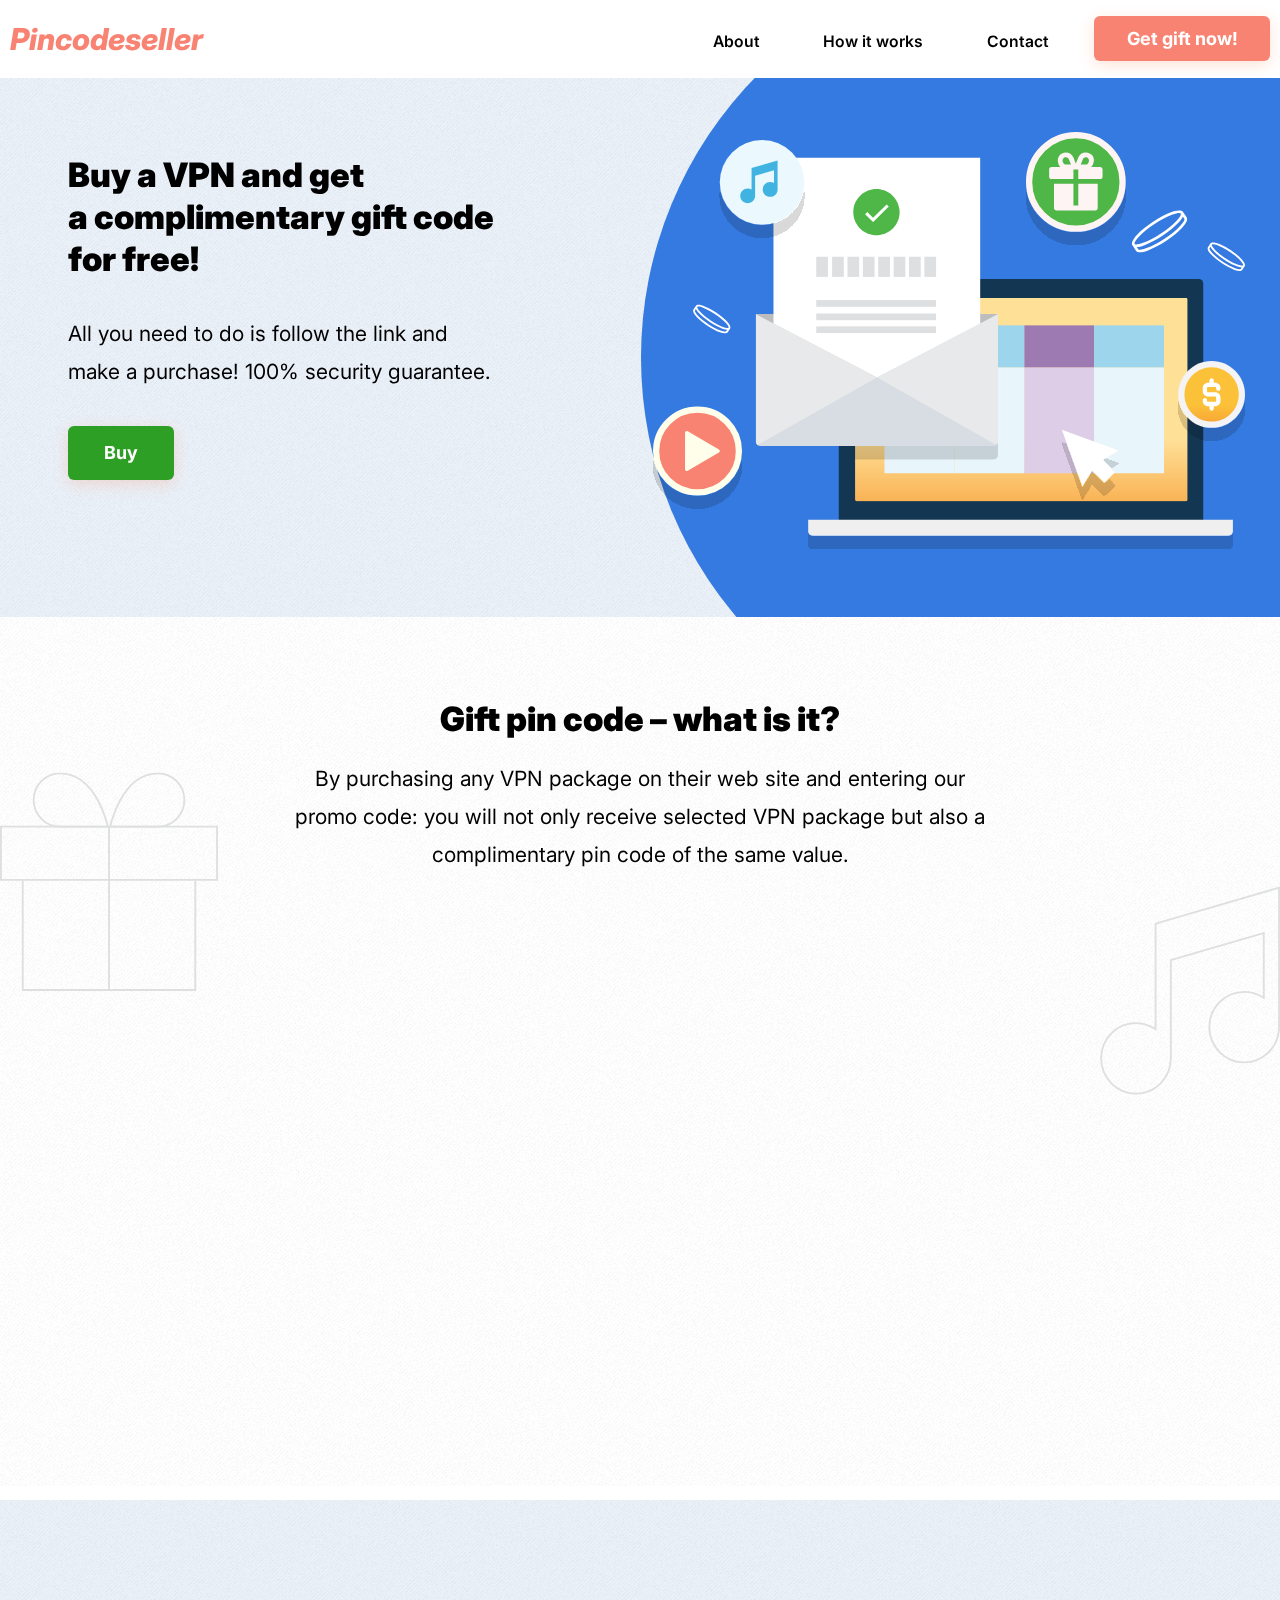
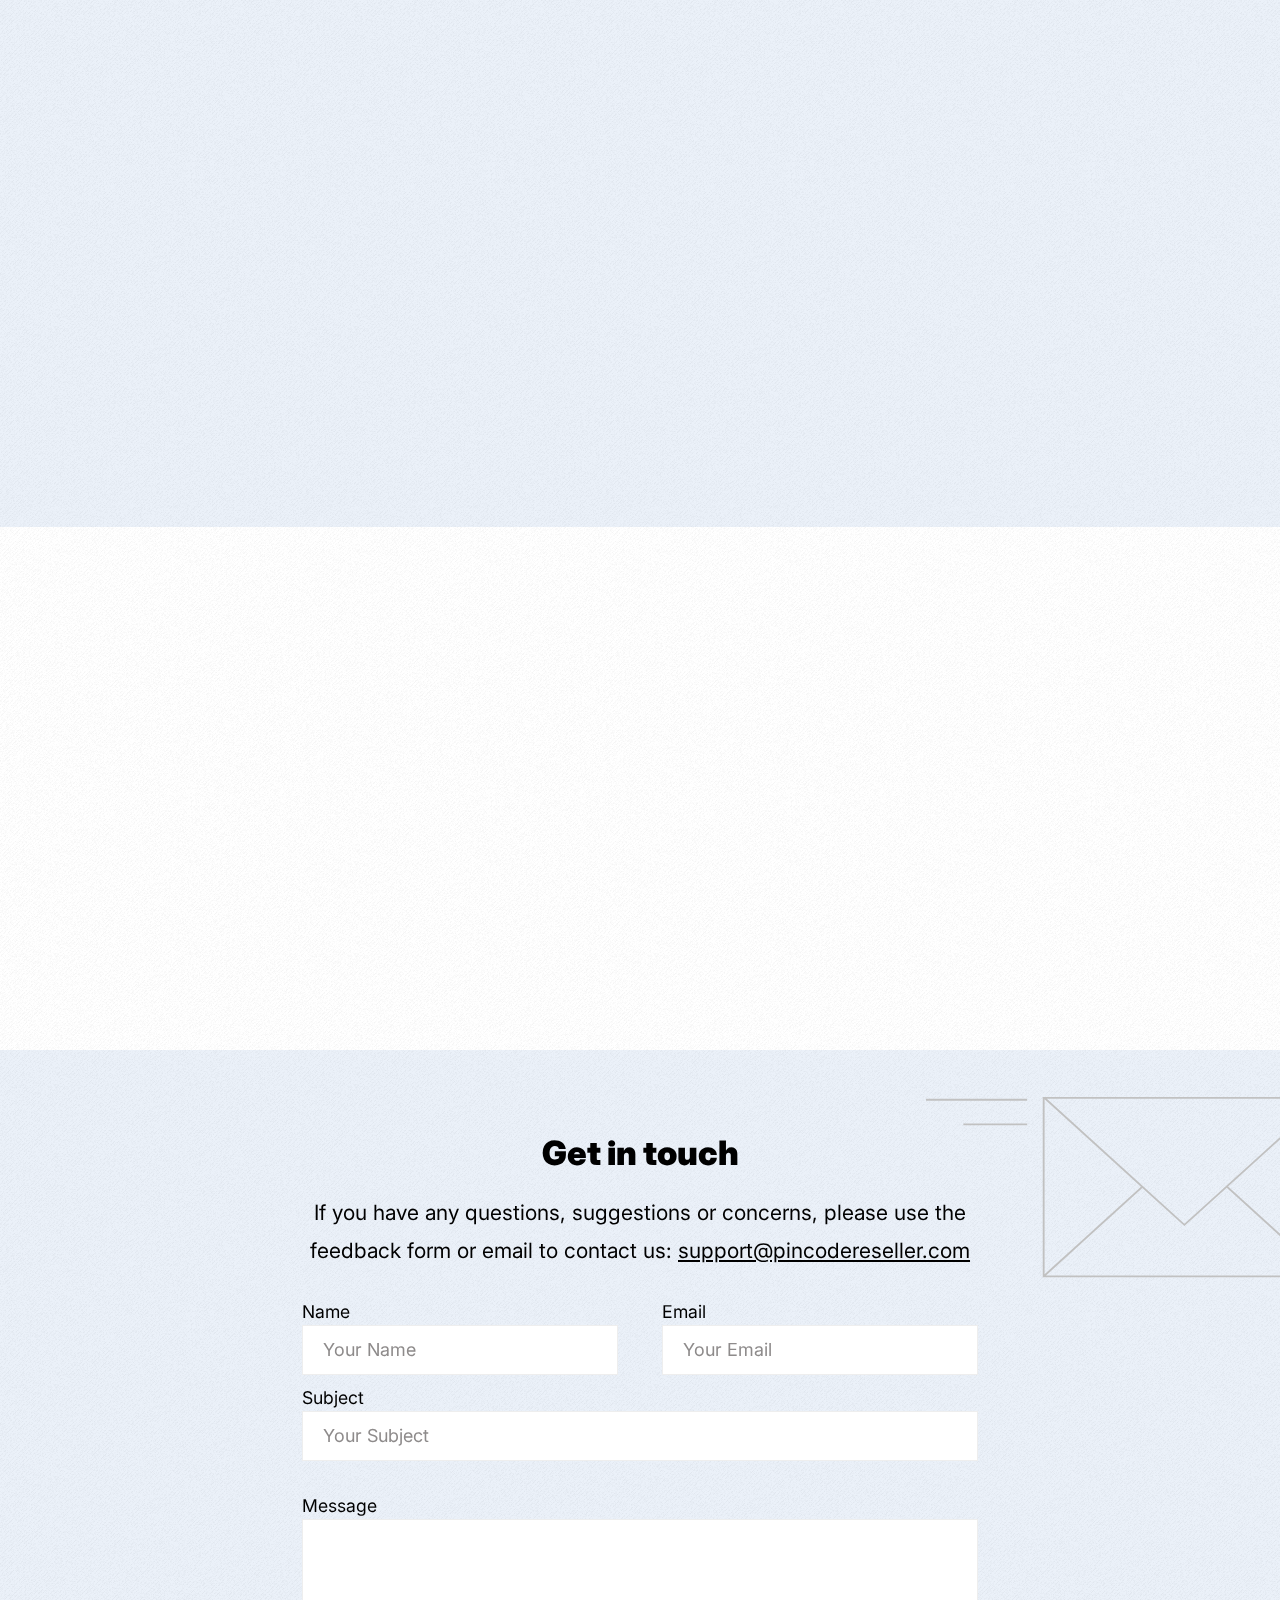
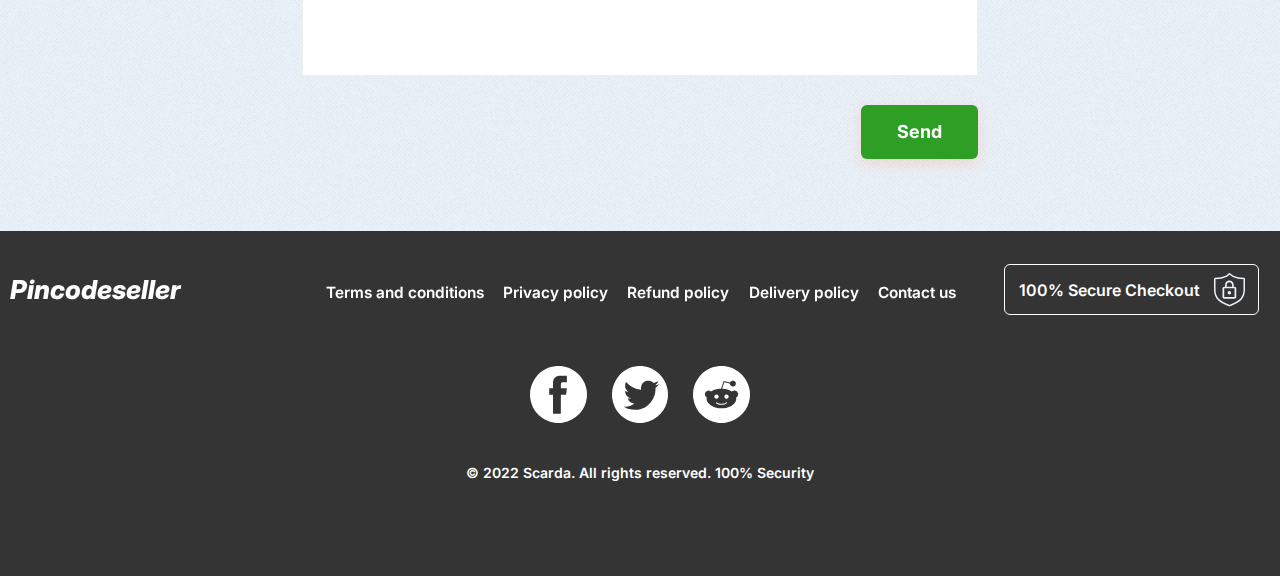
==== commit 816913a4: "Add files via upload" ====
--- a/home.html
+++ b/home.html
@@ -6,7 +6,7 @@
 	<meta charset="UTF-8">
 	<meta name="format-detection" content="telephone=no">
 	<!-- <style>body{opacity: 0;}</style> -->
-	<link rel="stylesheet" href="css/style.min.css?_v=20230713145528">
+	<link rel="stylesheet" href="css/style.min.css?_v=20230713150409">
 	<link rel="shortcut icon" href="favicon.ico">
 	<!-- <meta name="robots" content="noindex, nofollow"> -->
 	<meta name="viewport" content="width=device-width, initial-scale=1.0">
@@ -259,7 +259,7 @@
 								<li class="menu-footer__item"><a href="privacy.html" class="menu-footer__link">Privacy policy</a></li>
 								<li class="menu-footer__item"><a href="refund.html" class="menu-footer__link">Refund policy</a></li>
 								<li class="menu-footer__item"><a href="delivery.html" class="menu-footer__link">Delivery policy</a></li>
-								<li class="menu-footer__item"><a href="home.html" class="menu-footer__link" data-goto=".page__contact">Contact us</a></li>
+								<li class="menu-footer__item"><a href="home.html" class="menu-footer__link" data-goto=".page__contact" data-goto-header>Contact us</a></li>
 							</ul>
 						</nav>
 					</div>
@@ -286,8 +286,8 @@
 		</footer>
 	</div>
 
-	<script src="js/app.min.js?_v=20230713145528"></script>
-	<script src="https://www.google.com/recaptcha/api.js?_v=20230713145528" async defer></script>
+	<script src="js/app.min.js?_v=20230713150409"></script>
+	<script src="https://www.google.com/recaptcha/api.js?_v=20230713150409" async defer></script>
 
 
 </body>
--- a/css/style.min.css
+++ b/css/style.min.css
@@ -1 +1 @@
-@charset "UTF-8";@import url(https://fonts.googleapis.com/css?family=Inter:regular,500,600,700,800,900&display=swap);@import url(https://fonts.googleapis.com/css?family=Fira+Sans:900&display=swap);*{padding:0;margin:0;border:0}*,:after,:before{-webkit-box-sizing:border-box;box-sizing:border-box}body,html{height:100%;min-width:320px}body{color:#000;line-height:1;font-family:Inter;font-size:1.375rem;-ms-text-size-adjust:100%;-moz-text-size-adjust:100%;-webkit-text-size-adjust:100%;-webkit-font-smoothing:antialiased;-moz-osx-font-smoothing:grayscale}button,input,textarea{font-family:Inter;font-size:inherit;line-height:inherit}button{cursor:pointer;color:inherit;background-color:transparent}a{color:inherit;text-decoration:none}ul li{list-style:none}img{vertical-align:top}h1,h2,h3,h4,h5,h6{font-weight:inherit;font-size:inherit}.lock body{overflow:hidden;-ms-touch-action:none;touch-action:none;-ms-scroll-chaining:none;overscroll-behavior:none}.wrapper{min-height:100%;display:-webkit-box;display:-ms-flexbox;display:flex;-webkit-box-orient:vertical;-webkit-box-direction:normal;-ms-flex-direction:column;flex-direction:column;overflow:hidden}@supports (overflow:clip){.wrapper{overflow:clip}}.wrapper>main{-webkit-box-flex:1;-ms-flex:1 1 auto;flex:1 1 auto}.wrapper>*{min-width:0}[class*=__container]{max-width:91.25rem;margin:0 auto;padding:0 .625rem}.form__error{color:#e92e2e;font-size:.875rem;line-height:150%}.form__success{display:none;height:3.125rem;width:100%;-webkit-box-pack:center;-ms-flex-pack:center;justify-content:center;-webkit-box-align:center;-ms-flex-align:center;align-items:center;color:#3f793a;font-size:1.125rem;font-weight:500;line-height:150%;border:1px solid rgba(32,32,32,.2);background:#dff0d8}.form__fail{display:none;height:3.125rem;width:100%;-webkit-box-pack:center;-ms-flex-pack:center;justify-content:center;-webkit-box-align:center;-ms-flex-align:center;align-items:center;color:#e92e2e;font-size:1.125rem;font-weight:500;line-height:150%;border:1px solid rgba(32,32,32,.2);background:#ffbaba}._form-error .form__fail{display:none}input[type=email],input[type=tel],input[type=text],textarea{-webkit-appearance:none;-moz-appearance:none;appearance:none}.input{font-size:1.125rem;margin-top:.25rem;height:3.125rem;border-radius:0!important;width:100%;display:block;padding:0 20px;border:1px solid #eee}.input._form-focus{border:1px solid #000}.input._form-error{border:1px solid #e92e2e}.input[placeholder]:not([data-placeholder-nohiden])::-webkit-input-placeholder{-webkit-transition:opacity .3s;transition:opacity .3s;color:#8e8b8b;font-size:1.125rem;line-height:150%}.input[placeholder]:not([data-placeholder-nohiden])::-moz-placeholder{-moz-transition:opacity .3s;transition:opacity .3s;color:#8e8b8b;font-size:1.125rem;line-height:150%}.input[placeholder]:not([data-placeholder-nohiden]):-ms-input-placeholder{-ms-transition:opacity .3s;transition:opacity .3s;color:#8e8b8b;font-size:1.125rem;line-height:150%}.input[placeholder]:not([data-placeholder-nohiden])::-ms-input-placeholder{-ms-transition:opacity .3s;transition:opacity .3s;color:#8e8b8b;font-size:1.125rem;line-height:150%}.input[placeholder]:not([data-placeholder-nohiden])::placeholder{-webkit-transition:opacity .3s;transition:opacity .3s;color:#8e8b8b;font-size:1.125rem;line-height:150%}.input[placeholder]:not([data-placeholder-nohiden]):focus::-webkit-input-placeholder{opacity:0}.input[placeholder]:not([data-placeholder-nohiden]):focus::-moz-placeholder{opacity:0}.input[placeholder]:not([data-placeholder-nohiden]):focus:-ms-input-placeholder{opacity:0}.input[placeholder]:not([data-placeholder-nohiden]):focus::-ms-input-placeholder{opacity:0}.input[placeholder]:not([data-placeholder-nohiden]):focus::placeholder{opacity:0}textarea.input{padding-top:.6875rem;resize:none}body::after{content:"";background-color:rgba(0,0,0,.5);position:fixed;width:100%;height:100%;top:0;left:0;opacity:0;-webkit-transition:opacity .8s ease 0s;transition:opacity .8s ease 0s;pointer-events:none;z-index:149}.popup-show body::after{opacity:1}.popup{position:fixed;top:0;left:0;bottom:0;right:0;padding:30px 10px;-webkit-transition:visibility .8s ease 0s;transition:visibility .8s ease 0s;visibility:hidden;pointer-events:none}.popup_show{z-index:150;visibility:visible;overflow:auto;pointer-events:auto}.popup_show .popup__content{visibility:visible;-webkit-transform:scale(1);-ms-transform:scale(1);transform:scale(1)}.popup__wrapper{display:-webkit-box;display:-ms-flexbox;display:flex;-webkit-box-orient:vertical;-webkit-box-direction:normal;-ms-flex-direction:column;flex-direction:column;-webkit-box-align:center;-ms-flex-align:center;align-items:center;min-height:100%;-webkit-box-flex:1;-ms-flex:1 1 auto;flex:1 1 auto;width:100%;display:flex;-webkit-box-pack:center;-ms-flex-pack:center;justify-content:center;align-items:center}.popup__content{visibility:hidden;-webkit-transform:scale(0);-ms-transform:scale(0);transform:scale(0);-webkit-transition:-webkit-transform .3s ease 0s;transition:-webkit-transform .3s ease 0s;transition:transform .3s ease 0s;transition:transform .3s ease 0s,-webkit-transform .3s ease 0s;background-color:#eee;padding:20px;width:100%;max-width:900px;border-radius:20px}.lock .popup__content{visibility:visible}[class*=-ibg]{position:relative}[class*=-ibg] img{position:absolute;width:100%;height:100%;top:0;left:0;-o-object-fit:cover;object-fit:cover}[class*=-ibg_contain] img{-o-object-fit:contain;object-fit:contain}.logo{font-style:italic;font-weight:800;padding:.3125rem 0;z-index:41;-webkit-transition:all .3s;transition:all .3s}.button{display:-webkit-inline-box;display:-ms-inline-flexbox;display:inline-flex;color:#fff;font-size:1.125rem;font-weight:700;border-radius:.375rem;background:#f98373;-webkit-box-shadow:0 4px 15px 0 rgba(253,116,56,.2);box-shadow:0 4px 15px 0 rgba(253,116,56,.2);padding:1.125rem 2.25rem;-webkit-transition:all .3s;transition:all .3s}.button:active{background:-webkit-gradient(linear,left bottom,left top,from(rgba(0,0,0,.2)),to(rgba(0,0,0,.2))),#f98373;background:linear-gradient(0deg,rgba(0,0,0,.2) 0,rgba(0,0,0,.2) 100%),#f98373;-webkit-box-shadow:0 4px 15px 0 rgba(253,116,56,.2);box-shadow:0 4px 15px 0 rgba(253,116,56,.2)}.button_green{background:#2e9f25}.button_green:active{background:-webkit-gradient(linear,left bottom,left top,from(rgba(0,0,0,.2)),to(rgba(0,0,0,.2))),#2e9f25;background:linear-gradient(0deg,rgba(0,0,0,.2) 0,rgba(0,0,0,.2) 100%),#2e9f25}.button_white{background:#fff;color:#000}.button_white:active{background:-webkit-gradient(linear,left bottom,left top,from(rgba(0,0,0,.2)),to(rgba(0,0,0,.2))),#fff;background:linear-gradient(0deg,rgba(0,0,0,.2) 0,rgba(0,0,0,.2) 100%),#fff}@-webkit-keyframes jump{0%{-webkit-transform:scale(1);transform:scale(1);-webkit-box-shadow:0 1px 2px rgba(0,0,0,.15);box-shadow:0 1px 2px rgba(0,0,0,.15)}100%{-webkit-transform:scale(1.05);transform:scale(1.05);-webkit-box-shadow:0 5px 25px rgba(0,0,0,.1);box-shadow:0 5px 25px rgba(0,0,0,.1)}}@keyframes jump{0%{-webkit-transform:scale(1);transform:scale(1);-webkit-box-shadow:0 1px 2px rgba(0,0,0,.15);box-shadow:0 1px 2px rgba(0,0,0,.15)}100%{-webkit-transform:scale(1.05);transform:scale(1.05);-webkit-box-shadow:0 5px 25px rgba(0,0,0,.1);box-shadow:0 5px 25px rgba(0,0,0,.1)}}.title{text-align:center;font-weight:900;line-height:125%}.text{line-height:150%}.header{position:fixed;top:0;left:0;width:100%;background-color:#fff;z-index:40}.header__open{display:none;background:#e9eff7;margin:0 -1.25rem;text-align:center;padding:1.25rem 1.875rem 2.5rem 1.875rem}.menu-open .header__open{display:block}.open__title{text-shadow:0 4px 4px rgba(0,0,0,.25);font-weight:900;line-height:125%}.header__container{position:relative;display:-webkit-box;display:-ms-flexbox;display:flex;-webkit-box-align:center;-ms-flex-align:center;align-items:center;height:100%}.header__logo{color:#f98373;-webkit-transition:all .3s;transition:all .3s}.menu-open .header__logo{text-align:center;opacity:1;position:fixed;width:100%;margin-left:-.625rem}.header__menu{-webkit-box-flex:1;-ms-flex:1 1 auto;flex:1 1 auto}.header__actions{display:-webkit-box;display:-ms-flexbox;display:flex;-webkit-box-orient:horizontal;-webkit-box-direction:normal;-ms-flex-direction:row;flex-direction:row;gap:.9375rem;-webkit-box-align:center;-ms-flex-align:center;align-items:center}.menu__list{margin-bottom:auto;display:-webkit-box;display:-ms-flexbox;display:flex;-ms-flex-wrap:wrap;flex-wrap:wrap;-webkit-box-orient:horizontal;-webkit-box-direction:normal;-ms-flex-direction:row;flex-direction:row;-webkit-box-pack:end;-ms-flex-pack:end;justify-content:flex-end;z-index:120}.menu-open .menu__list{padding-bottom:1.875rem}.menu__link{position:relative;-webkit-transition:all .3s;transition:all .3s;font-weight:600}.menu__link::after{-webkit-transition:all .3s;transition:all .3s;content:"";bottom:-2px;left:0;width:100%;position:absolute;height:.09375rem;background-color:#000;opacity:0}.menu__link._active,.menu__link:active{color:#f98373}.menu__link._active::after,.menu__link:active::after{background-color:#f98373}.header__button{padding:.84375rem 2.03125rem;-webkit-animation:blink 1.5s ease-out infinite;animation:blink 1.5s ease-out infinite}@-webkit-keyframes blink{0%{opacity:1}30%{opacity:.8}100%{opacity:1}}@keyframes blink{0%{opacity:1}30%{opacity:.8}100%{opacity:1}}.open__text{margin:1.25rem 0;font-size:1rem;line-height:180%}.icon-menu{display:none}.footer{background:#343434}.footer__container{display:-webkit-box;display:-ms-flexbox;display:flex;-webkit-box-align:center;-ms-flex-align:center;align-items:center;-webkit-box-orient:vertical;-webkit-box-direction:normal;-ms-flex-direction:column;flex-direction:column;padding-top:2.0625rem}.footer__head{display:-webkit-box;display:-ms-flexbox;display:flex;width:100%}.footer__menu{-webkit-box-flex:1;-ms-flex:1 1 auto;flex:1 1 auto;display:-webkit-box;display:-ms-flexbox;display:flex;-webkit-box-pack:end;-ms-flex-pack:end;justify-content:flex-end;-webkit-box-align:center;-ms-flex-align:center;align-items:center}.footer__button{border-radius:.375rem;border:1px solid #fff;color:#fff;font-size:1rem;font-weight:600;width:255px;height:51px;display:-webkit-box;display:-ms-flexbox;display:flex;-webkit-box-align:center;-ms-flex-align:center;align-items:center;-webkit-box-pack:center;-ms-flex-pack:center;justify-content:center;gap:.875rem}.footer__copy{color:#fff;font-size:.875rem;font-weight:600;text-align:center;line-height:120%}.footer__logo{color:#fff;font-size:1.625rem;margin:auto 0;-webkit-transition:all .3s;transition:all .3s}.menu-footer__list{display:-webkit-box;display:-ms-flexbox;display:flex;-webkit-box-orient:horizontal;-webkit-box-direction:normal;-ms-flex-direction:row;flex-direction:row;-ms-flex-wrap:wrap;flex-wrap:wrap;-webkit-box-pack:center;-ms-flex-pack:center;justify-content:center}.menu-footer__item{position:relative;z-index:1}.menu-footer__link{color:#fff;font-weight:600;-webkit-transition:all .5s;transition:all .5s}.menu-footer__link::after{-webkit-transition:all .3s;transition:all .3s;content:"";bottom:-2px;left:0;width:100%;position:absolute;height:.09375rem;background-color:#fff;opacity:0}.menu-footer__link:active{color:#f98373}.menu-footer__link:active::after{background-color:#f98373}.social{display:-webkit-box;display:-ms-flexbox;display:flex;gap:1.5625rem}.social__item{-webkit-transition:all .3s;transition:all .3s}.social__item img{width:100%}.buy{background-color:#ebf1f9;position:relative;overflow:hidden}.no-webp .buy::after{background:url("../img/Buy/bg 13.png"),#d3d3d3 0 0/100% 100.765% no-repeat}.buy::after{content:"";mix-blend-mode:multiply;position:absolute;width:100%;height:100%;top:0;left:0;z-index:2}.buy__container{z-index:3;position:relative;display:-webkit-box;display:-ms-flexbox;display:flex;-webkit-box-pack:justify;-ms-flex-pack:justify;justify-content:space-between;padding-bottom:4.25rem}.buy__container::after{content:"";position:absolute;border-radius:50%;background:#357ae0;right:-10.125rem}.buy__content{padding-top:1.375rem;-webkit-box-flex:0;-ms-flex:0 1 39%;flex:0 1 39%}.buy__title{font-weight:900;line-height:125%;opacity:0;-webkit-transition:all .6s .2s;transition:all .6s .2s;-webkit-transform:translate(0,-1.875rem);-ms-transform:translate(0,-1.875rem);transform:translate(0,-1.875rem)}.buy__title._watcher-view{opacity:1;-webkit-transform:translate(0,0);-ms-transform:translate(0,0);transform:translate(0,0)}.buy__text{margin:2.1875rem 0;line-height:180%;opacity:0;-webkit-transition:all .6s .35s;transition:all .6s .35s;-webkit-transform:translate(0,-1.875rem);-ms-transform:translate(0,-1.875rem);transform:translate(0,-1.875rem)}.buy__text._watcher-view{opacity:1;-webkit-transform:translate(0,0);-ms-transform:translate(0,0);transform:translate(0,0)}.buy__button{cursor:pointer;-webkit-animation:.5s jump ease infinite alternate;animation:.5s jump ease infinite alternate;opacity:0;-webkit-transition:all .8s .6s,background-color .3s;transition:all .8s .6s,background-color .3s;-webkit-transform:translate(5rem,0);-ms-transform:translate(5rem,0);transform:translate(5rem,0)}.buy__button._watcher-view{opacity:1;-webkit-transform:translate(0,0);-ms-transform:translate(0,0);transform:translate(0,0)}.buy__image{position:relative;z-index:4;max-width:47%;opacity:0;-webkit-transition:all .8s;transition:all .8s;-webkit-transform:translate(1.875rem,0);-ms-transform:translate(1.875rem,0);transform:translate(1.875rem,0)}.buy__image img{width:100%}.buy__image._watcher-view{opacity:1;-webkit-transform:translate(0,0);-ms-transform:translate(0,0);transform:translate(0,0)}.gift__button{padding:.84375rem 2.03125rem;margin-top:2.8125rem;-webkit-animation:blink 1.5s ease-out infinite;animation:blink 1.5s ease-out infinite}@keyframes blink{0%{opacity:1}30%{opacity:.8}100%{opacity:1}}.about{position:relative}.no-webp .about::after{background:url("../img/About/bg 15.png"),#d3d3d3 0 0/100% 100.765% no-repeat}.about::after{content:"";mix-blend-mode:multiply;position:absolute;width:100%;height:110%;top:0;left:0;z-index:2}.about__container{text-align:center;position:relative;z-index:3}.about__tecstures{position:absolute;width:100%;height:21.625rem;top:2.875rem;left:0;z-index:-1}.about__tecstures img{width:100%}.about__title{opacity:0;-webkit-transition:all .6s 0s;transition:all .6s 0s;-webkit-transform:translate(0,1.875rem);-ms-transform:translate(0,1.875rem);transform:translate(0,1.875rem)}.about__title._watcher-view{opacity:1;-webkit-transform:translate(0,0);-ms-transform:translate(0,0);transform:translate(0,0)}.about__text{line-height:180%;max-width:55%;margin:0 auto;margin-top:1.25rem;opacity:0;-webkit-transition:all .6s .2s;transition:all .6s .2s;-webkit-transform:translate(0,1.875rem);-ms-transform:translate(0,1.875rem);transform:translate(0,1.875rem)}.about__text._watcher-view{opacity:1;-webkit-transform:translate(0,0);-ms-transform:translate(0,0);transform:translate(0,0)}.about__items{display:-webkit-box;display:-ms-flexbox;display:flex;-webkit-box-pack:center;-ms-flex-pack:center;justify-content:center}.about__button{-webkit-animation:.5s jump ease infinite alternate;animation:.5s jump ease infinite alternate;opacity:0;-webkit-transition:all .8s .5s,background-color .3s;transition:all .8s .5s,background-color .3s;-webkit-transform:translate(1.875rem,0);-ms-transform:translate(1.875rem,0);transform:translate(1.875rem,0)}.about__button._watcher-view{opacity:1;-webkit-transform:translate(0,0);-ms-transform:translate(0,0);transform:translate(0,0)}.about__icon{height:100%;position:relative;opacity:0;-webkit-transition:all .6s .35s;transition:all .6s .35s;-webkit-transform:translate(0,1.875rem);-ms-transform:translate(0,1.875rem);transform:translate(0,1.875rem)}.about__icon img{position:absolute;width:100%;top:5.375rem;left:0}.about__icon._watcher-view{opacity:1;-webkit-transform:translate(0,0);-ms-transform:translate(0,0);transform:translate(0,0)}.about .about__icon_2{opacity:0;-webkit-transition:all .6s .85s;transition:all .6s .85s;-webkit-transform:translate(0,1.875rem);-ms-transform:translate(0,1.875rem);transform:translate(0,1.875rem)}.about .about__icon_2 img{top:6.375rem}.about .about__icon_2._watcher-view{opacity:1;-webkit-transform:translate(0,0);-ms-transform:translate(0,0);transform:translate(0,0)}.item-about__image{width:71%;margin:0 auto}.item-about__image img{width:100%}.item-about_1{opacity:0;-webkit-transition:all 1.1s .2s;transition:all 1.1s .2s;-webkit-transform:translate(0,1.875rem);-ms-transform:translate(0,1.875rem);transform:translate(0,1.875rem)}.item-about_1._watcher-view{opacity:1;-webkit-transform:translate(0,0);-ms-transform:translate(0,0);transform:translate(0,0)}.item-about_2{opacity:0;-webkit-transition:all 1.1s .6s;transition:all 1.1s .6s;-webkit-transform:translate(0,1.875rem);-ms-transform:translate(0,1.875rem);transform:translate(0,1.875rem)}.item-about_2._watcher-view{opacity:1;-webkit-transform:translate(0,0);-ms-transform:translate(0,0);transform:translate(0,0)}.item-about_3{opacity:0;-webkit-transition:all 1.1s 1s;transition:all 1.1s 1s;-webkit-transform:translate(0,1.875rem);-ms-transform:translate(0,1.875rem);transform:translate(0,1.875rem)}.item-about_3._watcher-view{opacity:1;-webkit-transform:translate(0,0);-ms-transform:translate(0,0);transform:translate(0,0)}.icon-about__title{font-weight:600;line-height:150%;margin-bottom:.3125rem}.how{background-color:#ebf1f9;position:relative}.no-webp .how::after{background:url("../img/Buy/bg 13.png"),#d3d3d3 0 0/100% 100.765% no-repeat}.how::after{content:"";mix-blend-mode:multiply;position:absolute;width:100%;height:100%;top:0;left:0;z-index:2}.how__container{position:relative;z-index:4}.how__title{opacity:0;-webkit-transition:all .6s 0s;transition:all .6s 0s;-webkit-transform:translate(0,1.875rem);-ms-transform:translate(0,1.875rem);transform:translate(0,1.875rem)}.how__title._watcher-view{opacity:1;-webkit-transform:translate(0,0);-ms-transform:translate(0,0);transform:translate(0,0)}.how__items{padding:0 2.5rem 0 3.75rem;display:-ms-grid;display:grid;-webkit-box-pack:center;-ms-flex-pack:center;justify-content:center;-ms-grid-columns:minmax(auto,27.0625rem) minmax(auto,27.0625rem);grid-template-columns:minmax(auto,27.0625rem) minmax(auto,27.0625rem)}.how__item{display:-webkit-inline-box;display:-ms-inline-flexbox;display:inline-flex;-webkit-box-orient:vertical;-webkit-box-direction:normal;-ms-flex-direction:column;flex-direction:column}.item-how:nth-child(1){opacity:0;-webkit-transition:all .8s .2s;transition:all .8s .2s}.item-how:nth-child(2){opacity:0;-webkit-transition:all .8s .45s;transition:all .8s .45s}.item-how:nth-child(3){opacity:0;-webkit-transition:all .8s .7s;transition:all .8s .7s}.item-how:nth-child(4){opacity:0;-webkit-transition:all .8s .95s;transition:all .8s .95s}.item-how{-webkit-transform:translate(0,1.875rem);-ms-transform:translate(0,1.875rem);transform:translate(0,1.875rem);position:relative}.item-how._watcher-view{opacity:1;-webkit-transform:translate(0,0);-ms-transform:translate(0,0);transform:translate(0,0)}.item-how__title{font-weight:600;line-height:150%}.item-how__text{line-height:180%}.item-how__number{color:#fff;font-family:Fira Sans;font-weight:900;line-height:150%;display:-webkit-box;display:-ms-flexbox;display:flex;-webkit-box-align:center;-ms-flex-align:center;align-items:center;-webkit-box-pack:center;-ms-flex-pack:center;justify-content:center;position:absolute;top:-.5rem;left:-3.4375rem;border-radius:50%;background:#357ae0;-webkit-box-shadow:0 4px 15px 0 rgba(1,71,255,.2);box-shadow:0 4px 15px 0 rgba(1,71,255,.2);-webkit-filter:drop-shadow(0 4px 15px rgba(53, 122, 224, .2));filter:drop-shadow(0 4px 15px rgba(53, 122, 224, .2))}.amount{position:relative}.no-webp .amount::after{background:url("../img/About/bg 15.png"),#d3d3d3 0 0/100% 100.765% no-repeat}.amount::after{content:"";mix-blend-mode:multiply;position:absolute;width:100%;height:100%;top:0;left:0;z-index:2}.amount__container{position:relative;z-index:3}.amount__title{opacity:0;-webkit-transition:all .6s 0s;transition:all .6s 0s;-webkit-transform:translate(0,1.875rem);-ms-transform:translate(0,1.875rem);transform:translate(0,1.875rem)}.amount__title._watcher-view{opacity:1;-webkit-transform:translate(0,0);-ms-transform:translate(0,0);transform:translate(0,0)}.amount__items{display:-webkit-box;display:-ms-flexbox;display:flex;min-width:47.8125rem;padding-bottom:1.25rem}.item-amount>*{-webkit-transition:all .35s;transition:all .35s}.item-amount{cursor:pointer;border-radius:.375rem;background:#e9eff7;position:relative;overflow:hidden;padding:2.75rem 3.1875rem;display:-webkit-box;display:-ms-flexbox;display:flex;-webkit-box-orient:vertical;-webkit-box-direction:normal;-ms-flex-direction:column;flex-direction:column;-webkit-box-align:center;-ms-flex-align:center;align-items:center;-webkit-transition:all .4s;transition:all .4s}.item-amount__gift{position:absolute;-webkit-transform:rotate(45deg);-ms-transform:rotate(45deg);transform:rotate(45deg);top:.875rem;right:-2.5rem;background:#357ae0;-webkit-box-shadow:0 4px 15px 0 rgba(1,71,255,.2);box-shadow:0 4px 15px 0 rgba(1,71,255,.2);width:9rem;height:1.875rem;text-align:center;color:#fff;font-size:1rem;font-weight:900;padding:auto 0;line-height:1.8125rem}.item-amount__price{color:#000;text-align:center;font-size:40px;font-family:Inter;font-style:normal;font-weight:700;line-height:30.5px}.item-amount__text{color:#000;text-align:center;font-size:1rem;line-height:150%}.contact{background-color:#ebf1f9;position:relative;background-position:cover}.no-webp .contact::after{background:url("../img/Buy/bg 13.png"),#d3d3d3 0 0/100% 100.765% no-repeat}.contact::after{content:"";mix-blend-mode:multiply;position:absolute;width:100%;height:100%;top:0;left:0;z-index:2}.contact__container{position:relative;z-index:4;overflow:visible}.contact__mail{position:absolute;width:31.357143%;height:21.625rem;right:-2.9375rem;z-index:0}.contact__mail img{width:100%}.contact__wrapper{max-width:46.5rem;margin:0 auto}.contact__text{line-height:180%;text-align:center;margin-top:1.25rem}.contact__text a{text-decoration:underline}.form{padding:0 2.125rem}.form__items{display:-ms-grid;display:grid;-ms-grid-columns:1fr 1fr;grid-template-columns:1fr 1fr;margin-bottom:.625rem}.form__bottom{display:-webkit-box;display:-ms-flexbox;display:flex;-webkit-box-pack:justify;-ms-flex-pack:justify;justify-content:space-between;-webkit-box-align:end;-ms-flex-align:end;align-items:flex-end;margin-bottom:1.875rem}.policy{position:relative}.no-webp .policy::after{background:url("../img/Buy/bg 13.png"),#d3d3d3 0 0/100% 100.765% no-repeat}.policy::after{content:"";mix-blend-mode:multiply;position:absolute;width:100%;height:100%;top:0;left:0;z-index:2}.policy__container{padding:0 .625rem}.policy__title{background:#3eb572;display:-webkit-box;display:-ms-flexbox;display:flex;-webkit-box-orient:vertical;-webkit-box-direction:normal;-ms-flex-direction:column;flex-direction:column;-webkit-box-align:center;-ms-flex-align:center;align-items:center;color:#fff;font-weight:900;line-height:125%}.policy__title_terms{background:#9462bc}.policy__title_privacy{background:#d46f63}.policy__title_delivery{background:#357ae0}.policy__content{max-width:66.478873%;margin:0 auto;line-height:180%;display:-webkit-box;display:-ms-flexbox;display:flex;-webkit-box-orient:vertical;-webkit-box-direction:normal;-ms-flex-direction:column;flex-direction:column;gap:2.8125rem}.item-policy__label{font-weight:600}.success{display:-webkit-box;display:-ms-flexbox;display:flex;-webkit-box-orient:vertical;-webkit-box-direction:normal;-ms-flex-direction:column;flex-direction:column}.success__header{position:fixed;top:0;left:0;width:100%;background:#357ae0;color:#fff;font-style:italic;font-weight:800;display:-webkit-box;display:-ms-flexbox;display:flex;-webkit-box-align:center;-ms-flex-align:center;align-items:center;-webkit-box-pack:center;-ms-flex-pack:center;justify-content:center}.success__container{display:-webkit-box;display:-ms-flexbox;display:flex;-webkit-box-orient:vertical;-webkit-box-direction:normal;-ms-flex-direction:column;flex-direction:column;-webkit-box-align:center;-ms-flex-align:center;align-items:center;text-align:center;-webkit-box-flex:1;-ms-flex:1 1 auto;flex:1 1 auto}.success__title{font-size:2rem;font-weight:800;line-height:125%}.success__label{margin-top:.375rem;color:#7b7d80;font-size:1.125rem;font-weight:500;line-height:180%}.success__pin{text-align:center}.success__text{max-width:50%;font-size:1.125rem;line-height:180%;display:-webkit-box;display:-ms-flexbox;display:flex;-webkit-box-orient:vertical;-webkit-box-direction:normal;-ms-flex-direction:column;flex-direction:column;gap:1.875rem;margin-bottom:1.875rem}.success__footer{padding-bottom:3.4375rem;display:-webkit-box;display:-ms-flexbox;display:flex;-ms-flex-wrap:wrap;flex-wrap:wrap;gap:.3125rem;-webkit-box-align:center;-ms-flex-align:center;align-items:center;-webkit-box-pack:center;-ms-flex-pack:center;justify-content:center}.success__footer span{color:#616161;text-align:center;font-size:.75rem}.footer__link{color:#616161;text-align:center;font-size:.75rem}.pin__number{margin-top:1.25rem;width:27.4375rem;background:#eee;height:3.3125rem;font-size:1.1875rem;font-weight:800;display:-webkit-box;display:-ms-flexbox;display:flex;-webkit-box-align:center;-ms-flex-align:center;align-items:center;-webkit-box-pack:center;-ms-flex-pack:center;justify-content:center}.pin__amount{margin-top:1.25rem;font-size:1.1875rem}@media (min-width:41.875em){.how__item{border-radius:1.25rem;border:1px solid #357ae0;background:#fff;-webkit-box-shadow:0 4px 15px 0 rgba(1,71,255,.2);box-shadow:0 4px 15px 0 rgba(1,71,255,.2);padding:1.25rem 2.625rem 1.875rem 4.375rem}.item-how__text{max-width:20rem}}@media (min-width:47.99875em){.gift__button{display:none;margin-top:4.25rem}.amount__item:nth-child(1){opacity:0;-webkit-transition:opacity .6s 1s,-webkit-transform .6s 1s;transition:opacity .6s 1s,-webkit-transform .6s 1s;transition:opacity .6s 1s,transform .6s 1s;transition:opacity .6s 1s,transform .6s 1s,-webkit-transform .6s 1s;-webkit-transform:translate(0,1.875rem);-ms-transform:translate(0,1.875rem);transform:translate(0,1.875rem)}.amount__item:nth-child(1)._watcher-view{opacity:1;-webkit-transform:translate(0,0);-ms-transform:translate(0,0);transform:translate(0,0)}.amount__item:nth-child(2){opacity:0;-webkit-transition:opacity .6s .75s,-webkit-transform .6s .75s;transition:opacity .6s .75s,-webkit-transform .6s .75s;transition:opacity .6s .75s,transform .6s .75s;transition:opacity .6s .75s,transform .6s .75s,-webkit-transform .6s .75s;-webkit-transform:translate(0,1.875rem);-ms-transform:translate(0,1.875rem);transform:translate(0,1.875rem)}.amount__item:nth-child(2)._watcher-view{opacity:1;-webkit-transform:translate(0,0);-ms-transform:translate(0,0);transform:translate(0,0)}.amount__item:nth-child(3){opacity:0;-webkit-transition:opacity .6s .5s,-webkit-transform .6s .5s;transition:opacity .6s .5s,-webkit-transform .6s .5s;transition:opacity .6s .5s,transform .6s .5s;transition:opacity .6s .5s,transform .6s .5s,-webkit-transform .6s .5s;-webkit-transform:translate(0,1.875rem);-ms-transform:translate(0,1.875rem);transform:translate(0,1.875rem)}.amount__item:nth-child(3)._watcher-view{opacity:1;-webkit-transform:translate(0,0);-ms-transform:translate(0,0);transform:translate(0,0)}.amount__item:nth-child(4){opacity:0;-webkit-transition:opacity .6s .25s,-webkit-transform .6s .25s;transition:opacity .6s .25s,-webkit-transform .6s .25s;transition:opacity .6s .25s,transform .6s .25s;transition:opacity .6s .25s,transform .6s .25s,-webkit-transform .6s .25s;-webkit-transform:translate(0,1.875rem);-ms-transform:translate(0,1.875rem);transform:translate(0,1.875rem)}.amount__item:nth-child(4)._watcher-view{opacity:1;-webkit-transform:translate(0,0);-ms-transform:translate(0,0);transform:translate(0,0)}}@media (min-width:87.5em){.buy__container::after{width:53rem}.buy__container::after{height:53rem}.buy__container::after{top:-3.3125rem}.buy__content{padding-left:4.4375rem}.buy__image{margin-right:1.9375rem}.about__items{gap:1.5625rem}.about__icon{width:5.4375rem}.item-about{width:22.1875rem}.icon-about__title{font-size:1.75rem}.icon-about__text{font-size:1.375rem}.how__items{-webkit-column-gap:9.25rem;-moz-column-gap:9.25rem;column-gap:9.25rem}.item-how{min-height:10.375rem}}@media (min-width:91.25em){textarea.input{height:10.25rem}.logo{font-size:2rem}.title{font-size:2.1875rem}.text{font-size:1.375rem}.header{height:5.3125rem}.open__title{font-size:2.1875rem}.menu__list{gap:4.375rem}.footer__container{padding-bottom:6.5625rem}.menu-footer__list{gap:1.25rem}.menu-footer__link{font-size:1rem}.social{margin-top:3.4375rem}.social{margin-bottom:2.75rem}.social__item{width:3.75rem}.buy__container{padding-top:9.8125rem}.buy__title{font-size:2.1875rem}.buy__text{font-size:1.375rem}.about__container{padding-top:5.5625rem}.about__container{margin-bottom:6.375rem}.about__items{margin-top:3.5625rem}.about__button{margin-top:3.75rem}.icon-about__title{margin-top:2.0625rem}.how__container{padding-top:5.9375rem}.how__container{padding-bottom:5.625rem}.how__items{margin-top:3.5625rem}.how__items{row-gap:2.75rem}.item-how__title{font-size:1.75rem}.item-how__text{margin-top:.625rem}.item-how__text{font-size:1.125rem}.item-how__number{font-size:2.875rem}.item-how__number{width:5.375rem}.item-how__number{height:5.375rem}.amount{padding-top:5.625rem}.amount{padding-bottom:4.8125rem}.amount__items{margin-top:3.75rem}.amount__items{-webkit-column-gap:3.0625rem;-moz-column-gap:3.0625rem;column-gap:3.0625rem}.item-amount__text{margin-top:1rem}.item-amount__button{margin-top:1rem}.contact__container{padding-top:5.625rem}.contact__container{padding-bottom:2.6875rem}.contact__mail{top:3.4375rem}.contact__text{font-size:1.375rem}.contact__form{margin-top:1.875rem}.form__items{-webkit-column-gap:3.125rem;-moz-column-gap:3.125rem;column-gap:3.125rem}.form__label{font-size:1.125rem}.form__textarea{margin-top:2.0625rem}.form__textarea{margin-bottom:1.875rem}.policy__title{padding-top:8.8125rem}.policy__title{padding-bottom:4.125rem}.policy__title{gap:.8125rem}.policy__title{font-size:2.1875rem}.policy__icon{width:7.5rem}.policy__content{padding-top:5.625rem}.policy__content{padding-bottom:5.625rem}.policy__content{font-size:1.125rem}.success__header{height:6.25rem}.success__header{font-size:2rem}.success__container{padding-top:10.3125rem}.success__icon{width:6.25rem}.success__title{margin-top:1.4375rem}.success__pin{margin-top:2.5rem}.success__text{margin-top:3.125rem}}@media (min-width:90em){.menu__link{font-size:1rem}.header__button{margin-left:3.3125rem}.footer__button{margin-left:5.375rem}.footer__button{margin-right:1.75rem}}@media (max-width:75em){.buy__image{max-width:53%}}@media (max-width:48em){.menu__link{font-size:.9375rem}.header__button{margin-left:1.25rem}.buy__container::after{width:37.5rem}.buy__container::after{height:37.5rem}.buy__container::after{top:.0000000625rem}.buy__content{padding-left:.0000000625rem}.buy__image{margin-right:.0000000625rem}.about__items{gap:.0625rem}.about__icon{width:3.125rem}}@media (max-width:30em){.item-about{width:9.375rem}.icon-about__title{font-size:1.25rem}.icon-about__text{font-size:1rem}}@media (max-width:25em){.menu__body{padding-top:4.1875rem}.item-amount._watcher-view{background:#357ae0}.item-amount._watcher-view .item-amount__price{color:#fff}.item-amount._watcher-view .item-amount__text{color:#fff}.item-amount._watcher-view .item-amount__button{color:#000;background:#fff}.item-amount._watcher-view .item-amount__button:active{background:-webkit-gradient(linear,left bottom,left top,from(rgba(0,0,0,.2)),to(rgba(0,0,0,.2))),#fff;background:linear-gradient(0deg,rgba(0,0,0,.2) 0,rgba(0,0,0,.2) 100%),#fff}.item-amount._watcher-view .item-amount__gift{color:#000;background:#fff}}@media (max-width:25em) and (any-hover:hover){.item-amount._watcher-view .item-amount__button:hover{-webkit-box-shadow:0 4px 15px 0 rgba(0,0,0,.4);box-shadow:0 4px 15px 0 rgba(0,0,0,.4)}}@media (max-width:20em){textarea.input{height:7.8125rem}.logo{font-size:1.25rem}.title{font-size:1.625rem}.text{font-size:1rem}.header{height:2.5rem}.open__title{font-size:1.625rem}.menu__list{gap:1.8125rem}.footer__container{padding-bottom:2.5rem}.menu-footer__list{gap:.9375rem}.menu-footer__link{font-size:.75rem}.social{margin-top:1.875rem}.social{margin-bottom:1.875rem}.social__item{width:2.5rem}.buy__container{padding-top:.0000000625rem}.buy__title{font-size:1.625rem}.buy__text{font-size:1rem}.about__container{padding-top:2.5rem}.about__container{margin-bottom:2.5rem}.about__items{margin-top:1.25rem}.about__button{margin-top:1.875rem}.icon-about__title{margin-top:1.25rem}.how__container{padding-top:2.5rem}.how__container{padding-bottom:2.5rem}.how__items{margin-top:1.25rem}.how__items{row-gap:1.25rem}.item-how__title{font-size:1.25rem}.item-how__text{margin-top:.0000000625rem}.item-how__text{font-size:1rem}.item-how__number{font-size:2.25rem}.item-how__number{width:3.5rem}.item-how__number{height:3.5rem}.amount{padding-top:2.5rem}.amount{padding-bottom:1.25rem}.amount__items{margin-top:1.25rem}.amount__items{-webkit-column-gap:.9375rem;-moz-column-gap:.9375rem;column-gap:.9375rem}.item-amount__text{margin-top:1.25rem}.item-amount__button{margin-top:2.9375rem}.contact__container{padding-top:2.5rem}.contact__container{padding-bottom:2.5rem}.contact__mail{top:.0000000625rem}.contact__text{font-size:1rem}.contact__form{margin-top:1.25rem}.form__items{-webkit-column-gap:.9375rem;-moz-column-gap:.9375rem;column-gap:.9375rem}.form__label{font-size:1rem}.form__textarea{margin-top:1.6875rem}.form__textarea{margin-bottom:1.25rem}.policy__title{padding-top:5.625rem}.policy__title{padding-bottom:2.9375rem}.policy__title{gap:1.3125rem}.policy__title{font-size:1.625rem}.policy__icon{width:6.25rem}.policy__content{padding-top:2.5rem}.policy__content{padding-bottom:2.5rem}.policy__content{font-size:1rem}.success__header{height:3.75rem}.success__header{font-size:1.75rem}.success__container{padding-top:5.625rem}.success__icon{width:5.4375rem}.success__title{margin-top:1.875rem}.success__pin{margin-top:1.875rem}.success__text{margin-top:1.875rem}}@media (max-width:73.75em){.footer__head{-webkit-box-orient:vertical;-webkit-box-direction:normal;-ms-flex-direction:column;flex-direction:column;-webkit-box-align:center;-ms-flex-align:center;align-items:center;gap:2.5rem}.footer__button{margin-left:1.5625rem}.footer__button{margin-right:.0000000625rem}}@media (max-width:73.75em) and (max-width:61.99875em){.footer__head{gap:1.875rem}}@media (max-width:61.99875em){.header__button{padding:.875rem 1.875rem}.buy__container{padding-bottom:2.5rem}.buy__text{margin-top:1.5625rem}.buy__image{max-width:57%}.about__items{-webkit-box-pack:justify;-ms-flex-pack:justify;justify-content:space-between}.about__icon img{top:3.4375rem}.about .about__icon_2 img{top:4.375rem}.how__item{padding:.9375rem 1.875rem 1.25rem 3.125rem}.item-how__number{left:-2.1875rem;top:-1.125rem}.item-amount{padding:2.5rem 1.875rem}}@media (max-width:52.5em){.item-amount__gift{height:2.8125rem;top:-.375rem;right:-3.6875rem;display:-webkit-box;display:-ms-flexbox;display:flex;-webkit-box-orient:vertical;-webkit-box-direction:normal;-ms-flex-direction:column;flex-direction:column;-webkit-box-pack:end;-ms-flex-pack:end;justify-content:flex-end}}@media (max-width:47.99875em){.menu__body{display:-webkit-box;display:-ms-flexbox;display:flex;-webkit-box-orient:vertical;-webkit-box-direction:normal;-ms-flex-direction:column;flex-direction:column;-webkit-transition:all .4s;transition:all .4s;overflow:auto;position:fixed;width:100%;height:100%;top:0;left:-100%;z-index:40;background-color:#fff;padding:5rem .9375rem 0 .9375rem}.menu__body::after{content:"";position:fixed;top:0;left:-100%;width:100%;background-color:#fff;z-index:41}.menu-open .menu__body{left:0}.menu-open .menu__body::after{left:0}.menu__list{-webkit-box-orient:vertical;-webkit-box-direction:normal;-ms-flex-direction:column;flex-direction:column;-webkit-box-align:center;-ms-flex-align:center;align-items:center}.menu__link{padding:.8125rem 3.875rem .9375rem 3.875rem}.menu__link._navigator-active{background:#2e9f25;color:#fff}.header__button{display:none}.header__button{padding:.625rem 1.5625rem}.icon-menu{display:block;position:relative;width:2.0625rem;height:1.25rem;z-index:45}.icon-menu span,.icon-menu::after,.icon-menu::before{content:"";-webkit-transition:all .3s ease 0s;transition:all .3s ease 0s;right:0;position:absolute;width:100%;height:.25rem;background-color:#000}.icon-menu::before{top:0}.icon-menu::after{bottom:0}.icon-menu span{top:calc(50% - .125rem)}.menu-open .icon-menu span{width:0}.menu-open .icon-menu::after,.menu-open .icon-menu::before{height:.1875rem}.menu-open .icon-menu::before{top:calc(50% - .1875rem);-webkit-transform:rotate(-45deg);-ms-transform:rotate(-45deg);transform:rotate(-45deg)}.menu-open .icon-menu::after{bottom:calc(50% - 0rem);-webkit-transform:rotate(45deg);-ms-transform:rotate(45deg);transform:rotate(45deg)}.footer__container{padding-top:2.5rem}.footer__logo{display:none}.buy__container{padding-bottom:0}.buy__container{-webkit-box-orient:vertical;-webkit-box-direction:reverse;-ms-flex-direction:column-reverse;flex-direction:column-reverse;padding-left:0;padding-right:0}.buy__container::after{display:none}.buy__content{text-align:center;margin:0 -1.25rem;padding:2.125rem 1.875rem 2.5rem 1.875rem}.buy__image img{margin-top:1.4375rem}.buy__image{max-width:100%;background:#357ae0;text-align:center;padding:0 1.25rem;padding-bottom:1.4375rem}.about__text{max-width:100%}.about__icon img{top:2.3125rem}.about .about__icon_2 img{top:2.8125rem}.amount__container{overflow:scroll}.amount__items{width:100%;margin:0 auto;overflow:scroll}.amount__items{opacity:0;-webkit-transition:opacity .6s .2s,-webkit-transform .6s .2s;transition:opacity .6s .2s,-webkit-transform .6s .2s;transition:opacity .6s .2s,transform .6s .2s;transition:opacity .6s .2s,transform .6s .2s,-webkit-transform .6s .2s;-webkit-transform:translate(0,1.875rem);-ms-transform:translate(0,1.875rem);transform:translate(0,1.875rem)}.amount__items._watcher-view{opacity:1;-webkit-transform:translate(0,0);-ms-transform:translate(0,0);transform:translate(0,0)}.item-amount{padding:2.5rem .625rem}.contact{background:#ebf1f9}.form{padding:0}.policy__content{max-width:100%;background:url("../img/bg 14.svg")}.success__text{max-width:100%}}@media (max-width:47.99875em) and (any-hover:none){.icon-menu{cursor:default}}@media (max-width:41.875em){.how__items{-webkit-column-gap:3.125rem;-moz-column-gap:3.125rem;column-gap:3.125rem}.how__items{display:-webkit-box;display:-ms-flexbox;display:flex;-webkit-box-orient:vertical;-webkit-box-direction:normal;-ms-flex-direction:column;flex-direction:column;padding:0}.how__item{padding:0}.item-how{display:-webkit-box;display:-ms-flexbox;display:flex;-webkit-box-orient:horizontal;-webkit-box-direction:normal;-ms-flex-direction:row;flex-direction:row;-webkit-box-pack:center;-ms-flex-pack:center;justify-content:center;-webkit-box-align:center;-ms-flex-align:center;align-items:center}.item-how__body{width:80%}.item-how__text{width:100%}.item-how__number{position:static}}@media (max-width:37.5em){.about__icon{margin:0 -.625rem}.form__items{-ms-grid-columns:1fr;grid-template-columns:1fr;row-gap:.625rem}}@media (max-width:29.99875em){.menu-footer__list{-webkit-box-orient:vertical;-webkit-box-direction:normal;-ms-flex-direction:column;flex-direction:column;-webkit-box-align:center;-ms-flex-align:center;align-items:center}.buy__image{margin-top:1.25rem}.about__container{padding:0 .625rem}.about__tecstures{display:none}.about__title{padding:0 3.125rem}.about__items{-webkit-box-orient:vertical;-webkit-box-direction:normal;-ms-flex-direction:column;flex-direction:column}.about__icon{position:absolute;right:.9375rem}.about__icon{margin:0}.about__icon img{top:0}.about .about__icon_2 img{top:0}.item-about{width:78%;margin:0 auto;position:relative}.how__container{padding:0 .625rem}.item-how__body{width:70%}.contact__mail{display:none}.form__bottom{-webkit-box-orient:vertical;-webkit-box-direction:normal;-ms-flex-direction:column;flex-direction:column;-webkit-box-align:center;-ms-flex-align:center;align-items:center;gap:1.25rem}.pin{width:100%}.pin__number{-webkit-box-flex:1;-ms-flex:1 1 100%;flex:1 1 100%;width:100%}}@media (min-width:20em) and (max-width:91.25em){@supports (height:clamp(7.8125rem ,7.1282894737rem + 3.4210526316vw ,10.25rem)){textarea.input{height:clamp(7.8125rem ,7.1282894737rem + 3.4210526316vw ,10.25rem)}}@supports not (height:clamp(7.8125rem ,7.1282894737rem + 3.4210526316vw ,10.25rem)){textarea.input{height:calc(7.8125rem + 2.4375 * (100vw - 20rem)/ 71.25)}}@supports (font-size:clamp(1.25rem ,1.0394736842rem + 1.0526315789vw ,2rem)){.logo{font-size:clamp(1.25rem ,1.0394736842rem + 1.0526315789vw ,2rem)}}@supports not (font-size:clamp(1.25rem ,1.0394736842rem + 1.0526315789vw ,2rem)){.logo{font-size:calc(1.25rem + .75 * (100vw - 20rem)/ 71.25)}}@supports (font-size:clamp(1.625rem ,1.4671052632rem + 0.7894736842vw ,2.1875rem)){.title{font-size:clamp(1.625rem ,1.4671052632rem + .7894736842vw ,2.1875rem)}}@supports not (font-size:clamp(1.625rem ,1.4671052632rem + 0.7894736842vw ,2.1875rem)){.title{font-size:calc(1.625rem + .5625 * (100vw - 20rem)/ 71.25)}}@supports (font-size:clamp(1rem ,0.8947368421rem + 0.5263157895vw ,1.375rem)){.text{font-size:clamp(1rem ,.8947368421rem + .5263157895vw ,1.375rem)}}@supports not (font-size:clamp(1rem ,0.8947368421rem + 0.5263157895vw ,1.375rem)){.text{font-size:calc(1rem + .375 * (100vw - 20rem)/ 71.25)}}@supports (height:clamp(2.5rem ,1.7105263158rem + 3.9473684211vw ,5.3125rem)){.header{height:clamp(2.5rem ,1.7105263158rem + 3.9473684211vw ,5.3125rem)}}@supports not (height:clamp(2.5rem ,1.7105263158rem + 3.9473684211vw ,5.3125rem)){.header{height:calc(2.5rem + 2.8125 * (100vw - 20rem)/ 71.25)}}@supports (font-size:clamp(1.625rem ,1.4671052632rem + 0.7894736842vw ,2.1875rem)){.open__title{font-size:clamp(1.625rem ,1.4671052632rem + .7894736842vw ,2.1875rem)}}@supports not (font-size:clamp(1.625rem ,1.4671052632rem + 0.7894736842vw ,2.1875rem)){.open__title{font-size:calc(1.625rem + .5625 * (100vw - 20rem)/ 71.25)}}@supports (gap:clamp(1.8125rem ,1.0932017544rem + 3.5964912281vw ,4.375rem)){.menu__list{gap:clamp(1.8125rem ,1.0932017544rem + 3.5964912281vw ,4.375rem)}}@supports not (gap:clamp(1.8125rem ,1.0932017544rem + 3.5964912281vw ,4.375rem)){.menu__list{gap:calc(1.8125rem + 2.5625 * (100vw - 20rem)/ 71.25)}}@supports (padding-bottom:clamp(2.5rem ,1.3596491228rem + 5.701754386vw ,6.5625rem)){.footer__container{padding-bottom:clamp(2.5rem ,1.3596491228rem + 5.701754386vw ,6.5625rem)}}@supports not (padding-bottom:clamp(2.5rem ,1.3596491228rem + 5.701754386vw ,6.5625rem)){.footer__container{padding-bottom:calc(2.5rem + 4.0625 * (100vw - 20rem)/ 71.25)}}@supports (gap:clamp(0.9375rem ,0.8497807018rem + 0.4385964912vw ,1.25rem)){.menu-footer__list{gap:clamp(.9375rem ,.8497807018rem + .4385964912vw ,1.25rem)}}@supports not (gap:clamp(0.9375rem ,0.8497807018rem + 0.4385964912vw ,1.25rem)){.menu-footer__list{gap:calc(.9375rem + .3125 * (100vw - 20rem)/ 71.25)}}@supports (font-size:clamp(0.75rem ,0.6798245614rem + 0.350877193vw ,1rem)){.menu-footer__link{font-size:clamp(.75rem ,.6798245614rem + .350877193vw ,1rem)}}@supports not (font-size:clamp(0.75rem ,0.6798245614rem + 0.350877193vw ,1rem)){.menu-footer__link{font-size:calc(.75rem + .25 * (100vw - 20rem)/ 71.25)}}@supports (margin-top:clamp(1.875rem ,1.4364035088rem + 2.1929824561vw ,3.4375rem)){.social{margin-top:clamp(1.875rem ,1.4364035088rem + 2.1929824561vw ,3.4375rem)}}@supports not (margin-top:clamp(1.875rem ,1.4364035088rem + 2.1929824561vw ,3.4375rem)){.social{margin-top:calc(1.875rem + 1.5625 * (100vw - 20rem)/ 71.25)}}@supports (margin-bottom:clamp(1.875rem ,1.6293859649rem + 1.2280701754vw ,2.75rem)){.social{margin-bottom:clamp(1.875rem ,1.6293859649rem + 1.2280701754vw ,2.75rem)}}@supports not (margin-bottom:clamp(1.875rem ,1.6293859649rem + 1.2280701754vw ,2.75rem)){.social{margin-bottom:calc(1.875rem + .875 * (100vw - 20rem)/ 71.25)}}@supports (width:clamp(2.5rem ,2.149122807rem + 1.7543859649vw ,3.75rem)){.social__item{width:clamp(2.5rem ,2.149122807rem + 1.7543859649vw ,3.75rem)}}@supports not (width:clamp(2.5rem ,2.149122807rem + 1.7543859649vw ,3.75rem)){.social__item{width:calc(2.5rem + 1.25 * (100vw - 20rem)/ 71.25)}}@supports (padding-top:clamp(0.0000000625rem ,-2.7543858849rem + 13.7719297368vw ,9.8125rem)){.buy__container{padding-top:clamp(.0000000625rem ,-2.7543858849rem + 13.7719297368vw ,9.8125rem)}}@supports not (padding-top:clamp(0.0000000625rem ,-2.7543858849rem + 13.7719297368vw ,9.8125rem)){.buy__container{padding-top:calc(.0000000625rem + 9.8124999375 * (100vw - 20rem)/ 71.25)}}@supports (font-size:clamp(1.625rem ,1.4671052632rem + 0.7894736842vw ,2.1875rem)){.buy__title{font-size:clamp(1.625rem ,1.4671052632rem + .7894736842vw ,2.1875rem)}}@supports not (font-size:clamp(1.625rem ,1.4671052632rem + 0.7894736842vw ,2.1875rem)){.buy__title{font-size:calc(1.625rem + .5625 * (100vw - 20rem)/ 71.25)}}@supports (font-size:clamp(1rem ,0.8947368421rem + 0.5263157895vw ,1.375rem)){.buy__text{font-size:clamp(1rem ,.8947368421rem + .5263157895vw ,1.375rem)}}@supports not (font-size:clamp(1rem ,0.8947368421rem + 0.5263157895vw ,1.375rem)){.buy__text{font-size:calc(1rem + .375 * (100vw - 20rem)/ 71.25)}}@supports (padding-top:clamp(2.5rem ,1.6403508772rem + 4.298245614vw ,5.5625rem)){.about__container{padding-top:clamp(2.5rem ,1.6403508772rem + 4.298245614vw ,5.5625rem)}}@supports not (padding-top:clamp(2.5rem ,1.6403508772rem + 4.298245614vw ,5.5625rem)){.about__container{padding-top:calc(2.5rem + 3.0625 * (100vw - 20rem)/ 71.25)}}@supports (margin-bottom:clamp(2.5rem ,1.4122807018rem + 5.4385964912vw ,6.375rem)){.about__container{margin-bottom:clamp(2.5rem ,1.4122807018rem + 5.4385964912vw ,6.375rem)}}@supports not (margin-bottom:clamp(2.5rem ,1.4122807018rem + 5.4385964912vw ,6.375rem)){.about__container{margin-bottom:calc(2.5rem + 3.875 * (100vw - 20rem)/ 71.25)}}@supports (margin-top:clamp(1.25rem ,0.600877193rem + 3.2456140351vw ,3.5625rem)){.about__items{margin-top:clamp(1.25rem ,.600877193rem + 3.2456140351vw ,3.5625rem)}}@supports not (margin-top:clamp(1.25rem ,0.600877193rem + 3.2456140351vw ,3.5625rem)){.about__items{margin-top:calc(1.25rem + 2.3125 * (100vw - 20rem)/ 71.25)}}@supports (margin-top:clamp(1.875rem ,1.3486842105rem + 2.6315789474vw ,3.75rem)){.about__button{margin-top:clamp(1.875rem ,1.3486842105rem + 2.6315789474vw ,3.75rem)}}@supports not (margin-top:clamp(1.875rem ,1.3486842105rem + 2.6315789474vw ,3.75rem)){.about__button{margin-top:calc(1.875rem + 1.875 * (100vw - 20rem)/ 71.25)}}@supports (margin-top:clamp(1.25rem ,1.0219298246rem + 1.1403508772vw ,2.0625rem)){.icon-about__title{margin-top:clamp(1.25rem ,1.0219298246rem + 1.1403508772vw ,2.0625rem)}}@supports not (margin-top:clamp(1.25rem ,1.0219298246rem + 1.1403508772vw ,2.0625rem)){.icon-about__title{margin-top:calc(1.25rem + .8125 * (100vw - 20rem)/ 71.25)}}@supports (padding-top:clamp(2.5rem ,1.5350877193rem + 4.8245614035vw ,5.9375rem)){.how__container{padding-top:clamp(2.5rem ,1.5350877193rem + 4.8245614035vw ,5.9375rem)}}@supports not (padding-top:clamp(2.5rem ,1.5350877193rem + 4.8245614035vw ,5.9375rem)){.how__container{padding-top:calc(2.5rem + 3.4375 * (100vw - 20rem)/ 71.25)}}@supports (padding-bottom:clamp(2.5rem ,1.6228070175rem + 4.3859649123vw ,5.625rem)){.how__container{padding-bottom:clamp(2.5rem ,1.6228070175rem + 4.3859649123vw ,5.625rem)}}@supports not (padding-bottom:clamp(2.5rem ,1.6228070175rem + 4.3859649123vw ,5.625rem)){.how__container{padding-bottom:calc(2.5rem + 3.125 * (100vw - 20rem)/ 71.25)}}@supports (margin-top:clamp(1.25rem ,0.600877193rem + 3.2456140351vw ,3.5625rem)){.how__items{margin-top:clamp(1.25rem ,.600877193rem + 3.2456140351vw ,3.5625rem)}}@supports not (margin-top:clamp(1.25rem ,0.600877193rem + 3.2456140351vw ,3.5625rem)){.how__items{margin-top:calc(1.25rem + 2.3125 * (100vw - 20rem)/ 71.25)}}@supports (row-gap:clamp(1.25rem ,0.8289473684rem + 2.1052631579vw ,2.75rem)){.how__items{row-gap:clamp(1.25rem ,.8289473684rem + 2.1052631579vw ,2.75rem)}}@supports not (row-gap:clamp(1.25rem ,0.8289473684rem + 2.1052631579vw ,2.75rem)){.how__items{row-gap:calc(1.25rem + 1.5 * (100vw - 20rem)/ 71.25)}}@supports (font-size:clamp(1.25rem ,1.1096491228rem + 0.701754386vw ,1.75rem)){.item-how__title{font-size:clamp(1.25rem ,1.1096491228rem + .701754386vw ,1.75rem)}}@supports not (font-size:clamp(1.25rem ,1.1096491228rem + 0.701754386vw ,1.75rem)){.item-how__title{font-size:calc(1.25rem + .5 * (100vw - 20rem)/ 71.25)}}@supports (margin-top:clamp(0.0000000625rem ,-0.1754385164rem + 0.8771928947vw ,0.625rem)){.item-how__text{margin-top:clamp(.0000000625rem ,-.1754385164rem + .8771928947vw ,.625rem)}}@supports not (margin-top:clamp(0.0000000625rem ,-0.1754385164rem + 0.8771928947vw ,0.625rem)){.item-how__text{margin-top:calc(.0000000625rem + .6249999375 * (100vw - 20rem)/ 71.25)}}@supports (font-size:clamp(1rem ,0.9649122807rem + 0.1754385965vw ,1.125rem)){.item-how__text{font-size:clamp(1rem ,.9649122807rem + .1754385965vw ,1.125rem)}}@supports not (font-size:clamp(1rem ,0.9649122807rem + 0.1754385965vw ,1.125rem)){.item-how__text{font-size:calc(1rem + .125 * (100vw - 20rem)/ 71.25)}}@supports (font-size:clamp(2.25rem ,2.0745614035rem + 0.8771929825vw ,2.875rem)){.item-how__number{font-size:clamp(2.25rem ,2.0745614035rem + .8771929825vw ,2.875rem)}}@supports not (font-size:clamp(2.25rem ,2.0745614035rem + 0.8771929825vw ,2.875rem)){.item-how__number{font-size:calc(2.25rem + .625 * (100vw - 20rem)/ 71.25)}}@supports (width:clamp(3.5rem ,2.9736842105rem + 2.6315789474vw ,5.375rem)){.item-how__number{width:clamp(3.5rem ,2.9736842105rem + 2.6315789474vw ,5.375rem)}}@supports not (width:clamp(3.5rem ,2.9736842105rem + 2.6315789474vw ,5.375rem)){.item-how__number{width:calc(3.5rem + 1.875 * (100vw - 20rem)/ 71.25)}}@supports (height:clamp(3.5rem ,2.9736842105rem + 2.6315789474vw ,5.375rem)){.item-how__number{height:clamp(3.5rem ,2.9736842105rem + 2.6315789474vw ,5.375rem)}}@supports not (height:clamp(3.5rem ,2.9736842105rem + 2.6315789474vw ,5.375rem)){.item-how__number{height:calc(3.5rem + 1.875 * (100vw - 20rem)/ 71.25)}}@supports (padding-top:clamp(2.5rem ,1.6228070175rem + 4.3859649123vw ,5.625rem)){.amount{padding-top:clamp(2.5rem ,1.6228070175rem + 4.3859649123vw ,5.625rem)}}@supports not (padding-top:clamp(2.5rem ,1.6228070175rem + 4.3859649123vw ,5.625rem)){.amount{padding-top:calc(2.5rem + 3.125 * (100vw - 20rem)/ 71.25)}}@supports (padding-bottom:clamp(1.25rem ,0.25rem + 5vw ,4.8125rem)){.amount{padding-bottom:clamp(1.25rem ,.25rem + 5vw ,4.8125rem)}}@supports not (padding-bottom:clamp(1.25rem ,0.25rem + 5vw ,4.8125rem)){.amount{padding-bottom:calc(1.25rem + 3.5625 * (100vw - 20rem)/ 71.25)}}@supports (margin-top:clamp(1.25rem ,0.548245614rem + 3.5087719298vw ,3.75rem)){.amount__items{margin-top:clamp(1.25rem ,.548245614rem + 3.5087719298vw ,3.75rem)}}@supports not (margin-top:clamp(1.25rem ,0.548245614rem + 3.5087719298vw ,3.75rem)){.amount__items{margin-top:calc(1.25rem + 2.5 * (100vw - 20rem)/ 71.25)}}@supports ((-moz-column-gap:clamp(0.9375rem ,0.3410087719rem + 2.9824561404vw ,3.0625rem)) or (column-gap:clamp(0.9375rem ,0.3410087719rem + 2.9824561404vw ,3.0625rem))){.amount__items{-webkit-column-gap:clamp(.9375rem ,.3410087719rem + 2.9824561404vw ,3.0625rem);-moz-column-gap:clamp(.9375rem ,.3410087719rem + 2.9824561404vw ,3.0625rem);column-gap:clamp(.9375rem ,.3410087719rem + 2.9824561404vw ,3.0625rem)}}@supports not ((-moz-column-gap:clamp(0.9375rem ,0.3410087719rem + 2.9824561404vw ,3.0625rem)) or (column-gap:clamp(0.9375rem ,0.3410087719rem + 2.9824561404vw ,3.0625rem))){.amount__items{-webkit-column-gap:calc(.9375rem + 2.125 * (100vw - 20rem)/ 71.25);-moz-column-gap:calc(.9375rem + 2.125 * (100vw - 20rem)/ 71.25);column-gap:calc(.9375rem + 2.125 * (100vw - 20rem)/ 71.25)}}@supports (margin-top:clamp(1rem ,1.3201754386rem + -0.350877193vw ,1.25rem)){.item-amount__text{margin-top:clamp(1rem ,1.3201754386rem + -.350877193vw ,1.25rem)}}@supports not (margin-top:clamp(1rem ,1.3201754386rem + -0.350877193vw ,1.25rem)){.item-amount__text{margin-top:calc(1.25rem + -.25 * (100vw - 20rem)/ 71.25)}}@supports (margin-top:clamp(1rem ,3.4813596491rem + -2.7192982456vw ,2.9375rem)){.item-amount__button{margin-top:clamp(1rem ,3.4813596491rem + -2.7192982456vw ,2.9375rem)}}@supports not (margin-top:clamp(1rem ,3.4813596491rem + -2.7192982456vw ,2.9375rem)){.item-amount__button{margin-top:calc(2.9375rem + -1.9375 * (100vw - 20rem)/ 71.25)}}@supports (padding-top:clamp(2.5rem ,1.6228070175rem + 4.3859649123vw ,5.625rem)){.contact__container{padding-top:clamp(2.5rem ,1.6228070175rem + 4.3859649123vw ,5.625rem)}}@supports not (padding-top:clamp(2.5rem ,1.6228070175rem + 4.3859649123vw ,5.625rem)){.contact__container{padding-top:calc(2.5rem + 3.125 * (100vw - 20rem)/ 71.25)}}@supports (padding-bottom:clamp(2.5rem ,2.4473684211rem + 0.2631578947vw ,2.6875rem)){.contact__container{padding-bottom:clamp(2.5rem ,2.4473684211rem + .2631578947vw ,2.6875rem)}}@supports not (padding-bottom:clamp(2.5rem ,2.4473684211rem + 0.2631578947vw ,2.6875rem)){.contact__container{padding-bottom:calc(2.5rem + .1875 * (100vw - 20rem)/ 71.25)}}@supports (top:clamp(0.0000000625rem ,-0.9649122007rem + 4.8245613158vw ,3.4375rem)){.contact__mail{top:clamp(.0000000625rem ,-.9649122007rem + 4.8245613158vw ,3.4375rem)}}@supports not (top:clamp(0.0000000625rem ,-0.9649122007rem + 4.8245613158vw ,3.4375rem)){.contact__mail{top:calc(.0000000625rem + 3.4374999375 * (100vw - 20rem)/ 71.25)}}@supports (font-size:clamp(1rem ,0.8947368421rem + 0.5263157895vw ,1.375rem)){.contact__text{font-size:clamp(1rem ,.8947368421rem + .5263157895vw ,1.375rem)}}@supports not (font-size:clamp(1rem ,0.8947368421rem + 0.5263157895vw ,1.375rem)){.contact__text{font-size:calc(1rem + .375 * (100vw - 20rem)/ 71.25)}}@supports (margin-top:clamp(1.25rem ,1.0745614035rem + 0.8771929825vw ,1.875rem)){.contact__form{margin-top:clamp(1.25rem ,1.0745614035rem + .8771929825vw ,1.875rem)}}@supports not (margin-top:clamp(1.25rem ,1.0745614035rem + 0.8771929825vw ,1.875rem)){.contact__form{margin-top:calc(1.25rem + .625 * (100vw - 20rem)/ 71.25)}}@supports ((-moz-column-gap:clamp(0.9375rem ,0.3234649123rem + 3.0701754386vw ,3.125rem)) or (column-gap:clamp(0.9375rem ,0.3234649123rem + 3.0701754386vw ,3.125rem))){.form__items{-webkit-column-gap:clamp(.9375rem ,.3234649123rem + 3.0701754386vw ,3.125rem);-moz-column-gap:clamp(.9375rem ,.3234649123rem + 3.0701754386vw ,3.125rem);column-gap:clamp(.9375rem ,.3234649123rem + 3.0701754386vw ,3.125rem)}}@supports not ((-moz-column-gap:clamp(0.9375rem ,0.3234649123rem + 3.0701754386vw ,3.125rem)) or (column-gap:clamp(0.9375rem ,0.3234649123rem + 3.0701754386vw ,3.125rem))){.form__items{-webkit-column-gap:calc(.9375rem + 2.1875 * (100vw - 20rem)/ 71.25);-moz-column-gap:calc(.9375rem + 2.1875 * (100vw - 20rem)/ 71.25);column-gap:calc(.9375rem + 2.1875 * (100vw - 20rem)/ 71.25)}}@supports (font-size:clamp(1rem ,0.9649122807rem + 0.1754385965vw ,1.125rem)){.form__label{font-size:clamp(1rem ,.9649122807rem + .1754385965vw ,1.125rem)}}@supports not (font-size:clamp(1rem ,0.9649122807rem + 0.1754385965vw ,1.125rem)){.form__label{font-size:calc(1rem + .125 * (100vw - 20rem)/ 71.25)}}@supports (margin-top:clamp(1.6875rem ,1.5822368421rem + 0.5263157895vw ,2.0625rem)){.form__textarea{margin-top:clamp(1.6875rem ,1.5822368421rem + .5263157895vw ,2.0625rem)}}@supports not (margin-top:clamp(1.6875rem ,1.5822368421rem + 0.5263157895vw ,2.0625rem)){.form__textarea{margin-top:calc(1.6875rem + .375 * (100vw - 20rem)/ 71.25)}}@supports (margin-bottom:clamp(1.25rem ,1.0745614035rem + 0.8771929825vw ,1.875rem)){.form__textarea{margin-bottom:clamp(1.25rem ,1.0745614035rem + .8771929825vw ,1.875rem)}}@supports not (margin-bottom:clamp(1.25rem ,1.0745614035rem + 0.8771929825vw ,1.875rem)){.form__textarea{margin-bottom:calc(1.25rem + .625 * (100vw - 20rem)/ 71.25)}}@supports (padding-top:clamp(5.625rem ,4.7302631579rem + 4.4736842105vw ,8.8125rem)){.policy__title{padding-top:clamp(5.625rem ,4.7302631579rem + 4.4736842105vw ,8.8125rem)}}@supports not (padding-top:clamp(5.625rem ,4.7302631579rem + 4.4736842105vw ,8.8125rem)){.policy__title{padding-top:calc(5.625rem + 3.1875 * (100vw - 20rem)/ 71.25)}}@supports (padding-bottom:clamp(2.9375rem ,2.6041666667rem + 1.6666666667vw ,4.125rem)){.policy__title{padding-bottom:clamp(2.9375rem ,2.6041666667rem + 1.6666666667vw ,4.125rem)}}@supports not (padding-bottom:clamp(2.9375rem ,2.6041666667rem + 1.6666666667vw ,4.125rem)){.policy__title{padding-bottom:calc(2.9375rem + 1.1875 * (100vw - 20rem)/ 71.25)}}@supports (gap:clamp(0.8125rem ,1.4528508772rem + -0.701754386vw ,1.3125rem)){.policy__title{gap:clamp(.8125rem ,1.4528508772rem + -.701754386vw ,1.3125rem)}}@supports not (gap:clamp(0.8125rem ,1.4528508772rem + -0.701754386vw ,1.3125rem)){.policy__title{gap:calc(1.3125rem + -.5 * (100vw - 20rem)/ 71.25)}}@supports (font-size:clamp(1.625rem ,1.4671052632rem + 0.7894736842vw ,2.1875rem)){.policy__title{font-size:clamp(1.625rem ,1.4671052632rem + .7894736842vw ,2.1875rem)}}@supports not (font-size:clamp(1.625rem ,1.4671052632rem + 0.7894736842vw ,2.1875rem)){.policy__title{font-size:calc(1.625rem + .5625 * (100vw - 20rem)/ 71.25)}}@supports (width:clamp(6.25rem ,5.899122807rem + 1.7543859649vw ,7.5rem)){.policy__icon{width:clamp(6.25rem ,5.899122807rem + 1.7543859649vw ,7.5rem)}}@supports not (width:clamp(6.25rem ,5.899122807rem + 1.7543859649vw ,7.5rem)){.policy__icon{width:calc(6.25rem + 1.25 * (100vw - 20rem)/ 71.25)}}@supports (padding-top:clamp(2.5rem ,1.6228070175rem + 4.3859649123vw ,5.625rem)){.policy__content{padding-top:clamp(2.5rem ,1.6228070175rem + 4.3859649123vw ,5.625rem)}}@supports not (padding-top:clamp(2.5rem ,1.6228070175rem + 4.3859649123vw ,5.625rem)){.policy__content{padding-top:calc(2.5rem + 3.125 * (100vw - 20rem)/ 71.25)}}@supports (padding-bottom:clamp(2.5rem ,1.6228070175rem + 4.3859649123vw ,5.625rem)){.policy__content{padding-bottom:clamp(2.5rem ,1.6228070175rem + 4.3859649123vw ,5.625rem)}}@supports not (padding-bottom:clamp(2.5rem ,1.6228070175rem + 4.3859649123vw ,5.625rem)){.policy__content{padding-bottom:calc(2.5rem + 3.125 * (100vw - 20rem)/ 71.25)}}@supports (font-size:clamp(1rem ,0.9649122807rem + 0.1754385965vw ,1.125rem)){.policy__content{font-size:clamp(1rem ,.9649122807rem + .1754385965vw ,1.125rem)}}@supports not (font-size:clamp(1rem ,0.9649122807rem + 0.1754385965vw ,1.125rem)){.policy__content{font-size:calc(1rem + .125 * (100vw - 20rem)/ 71.25)}}@supports (height:clamp(3.75rem ,3.048245614rem + 3.5087719298vw ,6.25rem)){.success__header{height:clamp(3.75rem ,3.048245614rem + 3.5087719298vw ,6.25rem)}}@supports not (height:clamp(3.75rem ,3.048245614rem + 3.5087719298vw ,6.25rem)){.success__header{height:calc(3.75rem + 2.5 * (100vw - 20rem)/ 71.25)}}@supports (font-size:clamp(1.75rem ,1.6798245614rem + 0.350877193vw ,2rem)){.success__header{font-size:clamp(1.75rem ,1.6798245614rem + .350877193vw ,2rem)}}@supports not (font-size:clamp(1.75rem ,1.6798245614rem + 0.350877193vw ,2rem)){.success__header{font-size:calc(1.75rem + .25 * (100vw - 20rem)/ 71.25)}}@supports (padding-top:clamp(5.625rem ,4.3092105263rem + 6.5789473684vw ,10.3125rem)){.success__container{padding-top:clamp(5.625rem ,4.3092105263rem + 6.5789473684vw ,10.3125rem)}}@supports not (padding-top:clamp(5.625rem ,4.3092105263rem + 6.5789473684vw ,10.3125rem)){.success__container{padding-top:calc(5.625rem + 4.6875 * (100vw - 20rem)/ 71.25)}}@supports (width:clamp(5.4375rem ,5.2094298246rem + 1.1403508772vw ,6.25rem)){.success__icon{width:clamp(5.4375rem ,5.2094298246rem + 1.1403508772vw ,6.25rem)}}@supports not (width:clamp(5.4375rem ,5.2094298246rem + 1.1403508772vw ,6.25rem)){.success__icon{width:calc(5.4375rem + .8125 * (100vw - 20rem)/ 71.25)}}@supports (margin-top:clamp(1.4375rem ,1.9978070175rem + -0.6140350877vw ,1.875rem)){.success__title{margin-top:clamp(1.4375rem ,1.9978070175rem + -.6140350877vw ,1.875rem)}}@supports not (margin-top:clamp(1.4375rem ,1.9978070175rem + -0.6140350877vw ,1.875rem)){.success__title{margin-top:calc(1.875rem + -.4375 * (100vw - 20rem)/ 71.25)}}@supports (margin-top:clamp(1.875rem ,1.6995614035rem + 0.8771929825vw ,2.5rem)){.success__pin{margin-top:clamp(1.875rem ,1.6995614035rem + .8771929825vw ,2.5rem)}}@supports not (margin-top:clamp(1.875rem ,1.6995614035rem + 0.8771929825vw ,2.5rem)){.success__pin{margin-top:calc(1.875rem + .625 * (100vw - 20rem)/ 71.25)}}@supports (margin-top:clamp(1.875rem ,1.524122807rem + 1.7543859649vw ,3.125rem)){.success__text{margin-top:clamp(1.875rem ,1.524122807rem + 1.7543859649vw ,3.125rem)}}@supports not (margin-top:clamp(1.875rem ,1.524122807rem + 1.7543859649vw ,3.125rem)){.success__text{margin-top:calc(1.875rem + 1.25 * (100vw - 20rem)/ 71.25)}}}@media (max-width:47.99875em) and (min-width:20em) and (max-width:47.9375em){@supports (height:clamp(2.5rem ,1.6946308725rem + 4.0268456376vw ,3.625rem)){.menu__body::after{height:clamp(2.5rem ,1.6946308725rem + 4.0268456376vw ,3.625rem)}}@supports not (height:clamp(2.5rem ,1.6946308725rem + 4.0268456376vw ,3.625rem)){.menu__body::after{height:calc(2.5rem + 1.125 * (100vw - 20rem)/ 27.9375)}}}@media (min-width:48em) and (max-width:90em){@supports (font-size:clamp(0.9375rem ,0.8660714286rem + 0.1488095238vw ,1rem)){.menu__link{font-size:clamp(.9375rem ,.8660714286rem + .1488095238vw ,1rem)}}@supports not (font-size:clamp(0.9375rem ,0.8660714286rem + 0.1488095238vw ,1rem)){.menu__link{font-size:calc(.9375rem + .0625 * (100vw - 48rem)/ 42)}}@supports (margin-left:clamp(1.25rem ,-1.1071428571rem + 4.9107142857vw ,3.3125rem)){.header__button{margin-left:clamp(1.25rem ,-1.1071428571rem + 4.9107142857vw ,3.3125rem)}}@supports not (margin-left:clamp(1.25rem ,-1.1071428571rem + 4.9107142857vw ,3.3125rem)){.header__button{margin-left:calc(1.25rem + 2.0625 * (100vw - 48rem)/ 42)}}}@media (min-width:20em) and (max-width:47.9375em){@supports (font-size:clamp(1.125rem ,0.3643736018rem + 3.8031319911vw ,2.1875rem)){.menu__link{font-size:clamp(1.125rem ,.3643736018rem + 3.8031319911vw ,2.1875rem)}}@supports not (font-size:clamp(1.125rem ,0.3643736018rem + 3.8031319911vw ,2.1875rem)){.menu__link{font-size:calc(1.125rem + 1.0625 * (100vw - 20rem)/ 27.9375)}}}@media (min-width:73.75em) and (max-width:90em){@supports (margin-left:clamp(1.5625rem ,-15.7403846154rem + 23.4615384615vw ,5.375rem)){.footer__button{margin-left:clamp(1.5625rem ,-15.7403846154rem + 23.4615384615vw ,5.375rem)}}@supports not (margin-left:clamp(1.5625rem ,-15.7403846154rem + 23.4615384615vw ,5.375rem)){.footer__button{margin-left:calc(1.5625rem + 3.8125 * (100vw - 73.75rem)/ 16.25)}}@supports (margin-right:clamp(0.0000000625rem ,-7.9423073462rem + 10.7692303846vw ,1.75rem)){.footer__button{margin-right:clamp(.0000000625rem ,-7.9423073462rem + 10.7692303846vw ,1.75rem)}}@supports not (margin-right:clamp(0.0000000625rem ,-7.9423073462rem + 10.7692303846vw ,1.75rem)){.footer__button{margin-right:calc(.0000000625rem + 1.7499999375 * (100vw - 73.75rem)/ 16.25)}}}@media (min-width:48em) and (max-width:87.5em){@supports (width:clamp(37.5rem ,18.664556962rem + 39.2405063291vw ,53rem)){.buy__container::after{width:clamp(37.5rem ,18.664556962rem + 39.2405063291vw ,53rem)}}@supports not (width:clamp(37.5rem ,18.664556962rem + 39.2405063291vw ,53rem)){.buy__container::after{width:calc(37.5rem + 15.5 * (100vw - 48rem)/ 39.5)}}@supports (height:clamp(37.5rem ,18.664556962rem + 39.2405063291vw ,53rem)){.buy__container::after{height:clamp(37.5rem ,18.664556962rem + 39.2405063291vw ,53rem)}}@supports not (height:clamp(37.5rem ,18.664556962rem + 39.2405063291vw ,53rem)){.buy__container::after{height:calc(37.5rem + 15.5 * (100vw - 48rem)/ 39.5)}}@supports (top:clamp(-3.3125rem ,4.0253165941rem + -8.3860761076vw ,0.0000000625rem)){.buy__container::after{top:clamp(-3.3125rem ,4.0253165941rem + -8.3860761076vw ,.0000000625rem)}}@supports not (top:clamp(-3.3125rem ,4.0253165941rem + -8.3860761076vw ,0.0000000625rem)){.buy__container::after{top:calc(.0000000625rem + -3.3125000625 * (100vw - 48rem)/ 39.5)}}@supports (padding-left:clamp(0.0000000625rem ,-5.3924049248rem + 11.234177057vw ,4.4375rem)){.buy__content{padding-left:clamp(.0000000625rem ,-5.3924049248rem + 11.234177057vw ,4.4375rem)}}@supports not (padding-left:clamp(0.0000000625rem ,-5.3924049248rem + 11.234177057vw ,4.4375rem)){.buy__content{padding-left:calc(.0000000625rem + 4.4374999375 * (100vw - 48rem)/ 39.5)}}@supports (margin-right:clamp(0.0000000625rem ,-2.3544302413rem + 4.9050631329vw ,1.9375rem)){.buy__image{margin-right:clamp(.0000000625rem ,-2.3544302413rem + 4.9050631329vw ,1.9375rem)}}@supports not (margin-right:clamp(0.0000000625rem ,-2.3544302413rem + 4.9050631329vw ,1.9375rem)){.buy__image{margin-right:calc(.0000000625rem + 1.9374999375 * (100vw - 48rem)/ 39.5)}}@supports (gap:clamp(0.0625rem ,-1.7602848101rem + 3.7974683544vw ,1.5625rem)){.about__items{gap:clamp(.0625rem ,-1.7602848101rem + 3.7974683544vw ,1.5625rem)}}@supports not (gap:clamp(0.0625rem ,-1.7602848101rem + 3.7974683544vw ,1.5625rem)){.about__items{gap:calc(.0625rem + 1.5 * (100vw - 48rem)/ 39.5)}}@supports (width:clamp(3.125rem ,0.3148734177rem + 5.8544303797vw ,5.4375rem)){.about__icon{width:clamp(3.125rem ,.3148734177rem + 5.8544303797vw ,5.4375rem)}}@supports not (width:clamp(3.125rem ,0.3148734177rem + 5.8544303797vw ,5.4375rem)){.about__icon{width:calc(3.125rem + 2.3125 * (100vw - 48rem)/ 39.5)}}@supports (min-height:clamp(8.75rem ,6.7753164557rem + 4.1139240506vw ,10.375rem)){.item-how{min-height:clamp(8.75rem ,6.7753164557rem + 4.1139240506vw ,10.375rem)}}@supports not (min-height:clamp(8.75rem ,6.7753164557rem + 4.1139240506vw ,10.375rem)){.item-how{min-height:calc(8.75rem + 1.625 * (100vw - 48rem)/ 39.5)}}}@media (min-width:20em) and (max-width:30em){@supports (gap:clamp(1.25rem ,0.0000000625rem + 6.25vw ,1.875rem)){.about__items{gap:clamp(1.25rem ,.0000000625rem + 6.25vw ,1.875rem)}}@supports not (gap:clamp(1.25rem ,0.0000000625rem + 6.25vw ,1.875rem)){.about__items{gap:calc(1.25rem + .625 * (100vw - 20rem)/ 10)}}@supports (width:clamp(3.125rem ,-1.5rem + 23.125vw ,5.4375rem)){.about__icon{width:clamp(3.125rem ,-1.5rem + 23.125vw ,5.4375rem)}}@supports not (width:clamp(3.125rem ,-1.5rem + 23.125vw ,5.4375rem)){.about__icon{width:calc(3.125rem + 2.3125 * (100vw - 20rem)/ 10)}}@supports (width:clamp(12.5rem ,2.5rem + 50vw ,17.5rem)){.item-about__image{width:clamp(12.5rem ,2.5rem + 50vw ,17.5rem)}}@supports not (width:clamp(12.5rem ,2.5rem + 50vw ,17.5rem)){.item-about__image{width:calc(12.5rem + 5 * (100vw - 20rem)/ 10)}}@supports (font-size:clamp(1.25rem ,0.25rem + 5vw ,1.75rem)){.icon-about__title{font-size:clamp(1.25rem ,.25rem + 5vw ,1.75rem)}}@supports not (font-size:clamp(1.25rem ,0.25rem + 5vw ,1.75rem)){.icon-about__title{font-size:calc(1.25rem + .5 * (100vw - 20rem)/ 10)}}@supports (font-size:clamp(1rem ,0.25rem + 3.75vw ,1.375rem)){.icon-about__text{font-size:clamp(1rem ,.25rem + 3.75vw ,1.375rem)}}@supports not (font-size:clamp(1rem ,0.25rem + 3.75vw ,1.375rem)){.icon-about__text{font-size:calc(1rem + .375 * (100vw - 20rem)/ 10)}}}@media (max-width:29.99875em) and (min-width:20em) and (max-width:30em){@supports (top:clamp(10.125rem ,0.375rem + 48.75vw ,15rem)){.about__icon{top:clamp(10.125rem ,.375rem + 48.75vw ,15rem)}}@supports not (top:clamp(10.125rem ,0.375rem + 48.75vw ,15rem)){.about__icon{top:calc(10.125rem + 4.875 * (100vw - 20rem)/ 10)}}@supports (top:clamp(10.9375rem ,1.5625rem + 46.875vw ,15.625rem)){.about .about__icon_2{top:clamp(10.9375rem ,1.5625rem + 46.875vw ,15.625rem)}}@supports not (top:clamp(10.9375rem ,1.5625rem + 46.875vw ,15.625rem)){.about .about__icon_2{top:calc(10.9375rem + 4.6875 * (100vw - 20rem)/ 10)}}}@media (min-width:30em) and (max-width:87.5em){@supports (width:clamp(9.375rem ,2.6902173913rem + 22.2826086957vw ,22.1875rem)){.item-about{width:clamp(9.375rem ,2.6902173913rem + 22.2826086957vw ,22.1875rem)}}@supports not (width:clamp(9.375rem ,2.6902173913rem + 22.2826086957vw ,22.1875rem)){.item-about{width:calc(9.375rem + 12.8125 * (100vw - 30rem)/ 57.5)}}@supports (font-size:clamp(1.25rem ,0.9891304348rem + 0.8695652174vw ,1.75rem)){.icon-about__title{font-size:clamp(1.25rem ,.9891304348rem + .8695652174vw ,1.75rem)}}@supports not (font-size:clamp(1.25rem ,0.9891304348rem + 0.8695652174vw ,1.75rem)){.icon-about__title{font-size:calc(1.25rem + .5 * (100vw - 30rem)/ 57.5)}}@supports (font-size:clamp(1rem ,0.8043478261rem + 0.652173913vw ,1.375rem)){.icon-about__text{font-size:clamp(1rem ,.8043478261rem + .652173913vw ,1.375rem)}}@supports not (font-size:clamp(1rem ,0.8043478261rem + 0.652173913vw ,1.375rem)){.icon-about__text{font-size:calc(1rem + .375 * (100vw - 30rem)/ 57.5)}}}@media (min-width:41.875em) and (max-width:87.5em){@supports ((-moz-column-gap:clamp(3.125rem ,-2.4965753425rem + 13.4246575342vw ,9.25rem)) or (column-gap:clamp(3.125rem ,-2.4965753425rem + 13.4246575342vw ,9.25rem))){.how__items{-webkit-column-gap:clamp(3.125rem ,-2.4965753425rem + 13.4246575342vw ,9.25rem);-moz-column-gap:clamp(3.125rem ,-2.4965753425rem + 13.4246575342vw ,9.25rem);column-gap:clamp(3.125rem ,-2.4965753425rem + 13.4246575342vw ,9.25rem)}}@supports not ((-moz-column-gap:clamp(3.125rem ,-2.4965753425rem + 13.4246575342vw ,9.25rem)) or (column-gap:clamp(3.125rem ,-2.4965753425rem + 13.4246575342vw ,9.25rem))){.how__items{-webkit-column-gap:calc(3.125rem + 6.125 * (100vw - 41.875rem)/ 45.625);-moz-column-gap:calc(3.125rem + 6.125 * (100vw - 41.875rem)/ 45.625);column-gap:calc(3.125rem + 6.125 * (100vw - 41.875rem)/ 45.625)}}}@media (max-width:41.875em) and (min-width:20em) and (max-width:41.875em){@supports ((-moz-column-gap:clamp(1.25rem ,0.1071428571rem + 5.7142857143vw ,2.5rem)) or (column-gap:clamp(1.25rem ,0.1071428571rem + 5.7142857143vw ,2.5rem))){.item-how{-webkit-column-gap:clamp(1.25rem ,.1071428571rem + 5.7142857143vw ,2.5rem);-moz-column-gap:clamp(1.25rem ,.1071428571rem + 5.7142857143vw ,2.5rem);column-gap:clamp(1.25rem ,.1071428571rem + 5.7142857143vw ,2.5rem)}}@supports not ((-moz-column-gap:clamp(1.25rem ,0.1071428571rem + 5.7142857143vw ,2.5rem)) or (column-gap:clamp(1.25rem ,0.1071428571rem + 5.7142857143vw ,2.5rem))){.item-how{-webkit-column-gap:calc(1.25rem + 1.25 * (100vw - 20rem)/ 21.875);-moz-column-gap:calc(1.25rem + 1.25 * (100vw - 20rem)/ 21.875);column-gap:calc(1.25rem + 1.25 * (100vw - 20rem)/ 21.875)}}}@media (any-hover:hover){.button:hover{-webkit-box-shadow:0 4px 15px 0 rgba(253,116,56,.5);box-shadow:0 4px 15px 0 rgba(253,116,56,.5)}.button_green:hover{-webkit-box-shadow:0 4px 15px 0 rgba(46,159,37,.5);box-shadow:0 4px 15px 0 rgba(46,159,37,.5)}.button_white:hover{-webkit-box-shadow:0 4px 15px 0 rgba(0,0,0,.4);box-shadow:0 4px 15px 0 rgba(0,0,0,.4)}.menu__link:hover::after{opacity:1}.footer__logo:hover{color:#f98373}.menu-footer__link:hover::after{opacity:1}.social__item:hover{-webkit-transform:scale(1.06);-ms-transform:scale(1.06);transform:scale(1.06)}.buy__button:hover{background-color:#2a9522}.about__button:hover{background-color:#2a9522}.item-amount:hover{background:#357ae0}.item-amount:hover .item-amount__price{color:#fff}.item-amount:hover .item-amount__text{color:#fff}.item-amount:hover .item-amount__button{color:#000;background:#fff}.item-amount:hover .item-amount__button:active{background:-webkit-gradient(linear,left bottom,left top,from(rgba(0,0,0,.2)),to(rgba(0,0,0,.2))),#fff;background:linear-gradient(0deg,rgba(0,0,0,.2) 0,rgba(0,0,0,.2) 100%),#fff}.item-amount:hover .item-amount__gift{color:#000;background:#fff}.contact__text a:hover{text-decoration:none}.success__text a:hover{text-decoration:underline}.footer__link:hover{text-decoration:underline}}@media (any-hover:hover) and (any-hover:hover){.item-amount:hover .item-amount__button:hover{-webkit-box-shadow:0 4px 15px 0 rgba(0,0,0,.4);box-shadow:0 4px 15px 0 rgba(0,0,0,.4)}}.webp .buy::after{background:url("../img/Buy/bg 13.png"),#d3d3d3 0 0/100% 100.765% no-repeat}.webp .about::after{background:url("../img/About/bg 15.png"),#d3d3d3 0 0/100% 100.765% no-repeat}.webp .how::after{background:url("../img/Buy/bg 13.png"),#d3d3d3 0 0/100% 100.765% no-repeat}.webp .amount::after{background:url("../img/About/bg 15.png"),#d3d3d3 0 0/100% 100.765% no-repeat}.webp .contact::after{background:url("../img/Buy/bg 13.png"),#d3d3d3 0 0/100% 100.765% no-repeat}.webp .policy::after{background:url("../img/Buy/bg 13.png"),#d3d3d3 0 0/100% 100.765% no-repeat}+@charset "UTF-8";@import url(https://fonts.googleapis.com/css?family=Inter:regular,500,600,700,800,900&display=swap);@import url(https://fonts.googleapis.com/css?family=Fira+Sans:900&display=swap);*{padding:0;margin:0;border:0}*,:after,:before{-webkit-box-sizing:border-box;box-sizing:border-box}body,html{height:100%;min-width:320px}body{color:#000;line-height:1;font-family:Inter;font-size:1.375rem;-ms-text-size-adjust:100%;-moz-text-size-adjust:100%;-webkit-text-size-adjust:100%;-webkit-font-smoothing:antialiased;-moz-osx-font-smoothing:grayscale}button,input,textarea{font-family:Inter;font-size:inherit;line-height:inherit}button{cursor:pointer;color:inherit;background-color:transparent}a{color:inherit;text-decoration:none}ul li{list-style:none}img{vertical-align:top}h1,h2,h3,h4,h5,h6{font-weight:inherit;font-size:inherit}.lock body{overflow:hidden;-ms-touch-action:none;touch-action:none;-ms-scroll-chaining:none;overscroll-behavior:none}.wrapper{min-height:100%;display:-webkit-box;display:-ms-flexbox;display:flex;-webkit-box-orient:vertical;-webkit-box-direction:normal;-ms-flex-direction:column;flex-direction:column;overflow:hidden}@supports (overflow:clip){.wrapper{overflow:clip}}.wrapper>main{-webkit-box-flex:1;-ms-flex:1 1 auto;flex:1 1 auto}.wrapper>*{min-width:0}[class*=__container]{max-width:91.25rem;margin:0 auto;padding:0 .625rem}.form__error{color:#e92e2e;font-size:.875rem;line-height:150%}.form__success{display:none;height:3.125rem;width:100%;-webkit-box-pack:center;-ms-flex-pack:center;justify-content:center;-webkit-box-align:center;-ms-flex-align:center;align-items:center;color:#3f793a;font-size:1.125rem;font-weight:500;line-height:150%;border:1px solid rgba(32,32,32,.2);background:#dff0d8}.form__fail{display:none;height:3.125rem;width:100%;-webkit-box-pack:center;-ms-flex-pack:center;justify-content:center;-webkit-box-align:center;-ms-flex-align:center;align-items:center;color:#e92e2e;font-size:1.125rem;font-weight:500;line-height:150%;border:1px solid rgba(32,32,32,.2);background:#ffbaba}._form-error .form__fail{display:none}input[type=email],input[type=tel],input[type=text],textarea{-webkit-appearance:none;-moz-appearance:none;appearance:none}.input{font-size:1.125rem;margin-top:.25rem;height:3.125rem;border-radius:0!important;width:100%;display:block;padding:0 20px;border:1px solid #eee}.input._form-focus{border:1px solid #000}.input._form-error{border:1px solid #e92e2e}.input[placeholder]:not([data-placeholder-nohiden])::-webkit-input-placeholder{-webkit-transition:opacity .3s;transition:opacity .3s;color:#8e8b8b;font-size:1.125rem;line-height:150%}.input[placeholder]:not([data-placeholder-nohiden])::-moz-placeholder{-moz-transition:opacity .3s;transition:opacity .3s;color:#8e8b8b;font-size:1.125rem;line-height:150%}.input[placeholder]:not([data-placeholder-nohiden]):-ms-input-placeholder{-ms-transition:opacity .3s;transition:opacity .3s;color:#8e8b8b;font-size:1.125rem;line-height:150%}.input[placeholder]:not([data-placeholder-nohiden])::-ms-input-placeholder{-ms-transition:opacity .3s;transition:opacity .3s;color:#8e8b8b;font-size:1.125rem;line-height:150%}.input[placeholder]:not([data-placeholder-nohiden])::placeholder{-webkit-transition:opacity .3s;transition:opacity .3s;color:#8e8b8b;font-size:1.125rem;line-height:150%}.input[placeholder]:not([data-placeholder-nohiden]):focus::-webkit-input-placeholder{opacity:0}.input[placeholder]:not([data-placeholder-nohiden]):focus::-moz-placeholder{opacity:0}.input[placeholder]:not([data-placeholder-nohiden]):focus:-ms-input-placeholder{opacity:0}.input[placeholder]:not([data-placeholder-nohiden]):focus::-ms-input-placeholder{opacity:0}.input[placeholder]:not([data-placeholder-nohiden]):focus::placeholder{opacity:0}textarea.input{padding-top:.6875rem;resize:none}body::after{content:"";background-color:rgba(0,0,0,.5);position:fixed;width:100%;height:100%;top:0;left:0;opacity:0;-webkit-transition:opacity .8s ease 0s;transition:opacity .8s ease 0s;pointer-events:none;z-index:149}.popup-show body::after{opacity:1}.popup{position:fixed;top:0;left:0;bottom:0;right:0;padding:30px 10px;-webkit-transition:visibility .8s ease 0s;transition:visibility .8s ease 0s;visibility:hidden;pointer-events:none}.popup_show{z-index:150;visibility:visible;overflow:auto;pointer-events:auto}.popup_show .popup__content{visibility:visible;-webkit-transform:scale(1);-ms-transform:scale(1);transform:scale(1)}.popup__wrapper{display:-webkit-box;display:-ms-flexbox;display:flex;-webkit-box-orient:vertical;-webkit-box-direction:normal;-ms-flex-direction:column;flex-direction:column;-webkit-box-align:center;-ms-flex-align:center;align-items:center;min-height:100%;-webkit-box-flex:1;-ms-flex:1 1 auto;flex:1 1 auto;width:100%;display:flex;-webkit-box-pack:center;-ms-flex-pack:center;justify-content:center;align-items:center}.popup__content{visibility:hidden;-webkit-transform:scale(0);-ms-transform:scale(0);transform:scale(0);-webkit-transition:-webkit-transform .3s ease 0s;transition:-webkit-transform .3s ease 0s;transition:transform .3s ease 0s;transition:transform .3s ease 0s,-webkit-transform .3s ease 0s;background-color:#eee;padding:20px;width:100%;max-width:900px;border-radius:20px}.lock .popup__content{visibility:visible}[class*=-ibg]{position:relative}[class*=-ibg] img{position:absolute;width:100%;height:100%;top:0;left:0;-o-object-fit:cover;object-fit:cover}[class*=-ibg_contain] img{-o-object-fit:contain;object-fit:contain}.logo{font-style:italic;font-weight:800;padding:.3125rem 0;z-index:41;-webkit-transition:all .3s;transition:all .3s}.button{display:-webkit-inline-box;display:-ms-inline-flexbox;display:inline-flex;color:#fff;font-size:1.125rem;font-weight:700;border-radius:.375rem;background:#f98373;-webkit-box-shadow:0 4px 15px 0 rgba(253,116,56,.2);box-shadow:0 4px 15px 0 rgba(253,116,56,.2);padding:1.125rem 2.25rem;-webkit-transition:all .3s;transition:all .3s}.button:active{background:-webkit-gradient(linear,left bottom,left top,from(rgba(0,0,0,.2)),to(rgba(0,0,0,.2))),#f98373;background:linear-gradient(0deg,rgba(0,0,0,.2) 0,rgba(0,0,0,.2) 100%),#f98373;-webkit-box-shadow:0 4px 15px 0 rgba(253,116,56,.2);box-shadow:0 4px 15px 0 rgba(253,116,56,.2)}.button_green{background:#2e9f25}.button_green:active{background:-webkit-gradient(linear,left bottom,left top,from(rgba(0,0,0,.2)),to(rgba(0,0,0,.2))),#2e9f25;background:linear-gradient(0deg,rgba(0,0,0,.2) 0,rgba(0,0,0,.2) 100%),#2e9f25}.button_white{background:#fff;color:#000}.button_white:active{background:-webkit-gradient(linear,left bottom,left top,from(rgba(0,0,0,.2)),to(rgba(0,0,0,.2))),#fff;background:linear-gradient(0deg,rgba(0,0,0,.2) 0,rgba(0,0,0,.2) 100%),#fff}@-webkit-keyframes jump{0%{-webkit-transform:scale(1);transform:scale(1);-webkit-box-shadow:0 1px 2px rgba(0,0,0,.15);box-shadow:0 1px 2px rgba(0,0,0,.15)}100%{-webkit-transform:scale(1.05);transform:scale(1.05);-webkit-box-shadow:0 5px 25px rgba(0,0,0,.1);box-shadow:0 5px 25px rgba(0,0,0,.1)}}@keyframes jump{0%{-webkit-transform:scale(1);transform:scale(1);-webkit-box-shadow:0 1px 2px rgba(0,0,0,.15);box-shadow:0 1px 2px rgba(0,0,0,.15)}100%{-webkit-transform:scale(1.05);transform:scale(1.05);-webkit-box-shadow:0 5px 25px rgba(0,0,0,.1);box-shadow:0 5px 25px rgba(0,0,0,.1)}}.title{text-align:center;font-weight:900;line-height:125%}.text{line-height:150%}.header{position:fixed;top:0;left:0;width:100%;background-color:#fff;z-index:40}.header__open{display:none;background:#e9eff7;margin:0 -1.25rem;text-align:center;padding:1.25rem 1.875rem 2.5rem 1.875rem}.menu-open .header__open{display:block}.open__title{text-shadow:0 4px 4px rgba(0,0,0,.25);font-weight:900;line-height:125%}.header__container{position:relative;display:-webkit-box;display:-ms-flexbox;display:flex;-webkit-box-align:center;-ms-flex-align:center;align-items:center;height:100%}.header__logo{color:#f98373;-webkit-transition:all .3s;transition:all .3s}.menu-open .header__logo{text-align:center;opacity:1;position:fixed;width:100%;margin-left:-.625rem}.header__menu{-webkit-box-flex:1;-ms-flex:1 1 auto;flex:1 1 auto}.header__actions{display:-webkit-box;display:-ms-flexbox;display:flex;-webkit-box-orient:horizontal;-webkit-box-direction:normal;-ms-flex-direction:row;flex-direction:row;gap:.9375rem;-webkit-box-align:center;-ms-flex-align:center;align-items:center}.menu__list{margin-bottom:auto;display:-webkit-box;display:-ms-flexbox;display:flex;-ms-flex-wrap:wrap;flex-wrap:wrap;-webkit-box-orient:horizontal;-webkit-box-direction:normal;-ms-flex-direction:row;flex-direction:row;-webkit-box-pack:end;-ms-flex-pack:end;justify-content:flex-end;z-index:120}.menu-open .menu__list{padding-bottom:1.875rem}.menu__link{position:relative;-webkit-transition:all .3s;transition:all .3s;font-weight:600}.menu__link::after{-webkit-transition:all .3s;transition:all .3s;content:"";bottom:-2px;left:0;width:100%;position:absolute;height:.09375rem;background-color:#000;opacity:0}.menu__link._active,.menu__link:active{color:#f98373}.menu__link._active::after,.menu__link:active::after{background-color:#f98373}.header__button{padding:.84375rem 2.03125rem;-webkit-animation:blink 1.5s ease-out infinite;animation:blink 1.5s ease-out infinite}@-webkit-keyframes blink{0%{opacity:1}30%{opacity:.8}100%{opacity:1}}@keyframes blink{0%{opacity:1}30%{opacity:.8}100%{opacity:1}}.open__text{margin:1.25rem 0;font-size:1rem;line-height:180%}.icon-menu{display:none}.footer{background:#343434}.footer__container{display:-webkit-box;display:-ms-flexbox;display:flex;-webkit-box-align:center;-ms-flex-align:center;align-items:center;-webkit-box-orient:vertical;-webkit-box-direction:normal;-ms-flex-direction:column;flex-direction:column;padding-top:2.0625rem}.footer__head{display:-webkit-box;display:-ms-flexbox;display:flex;width:100%}.footer__menu{-webkit-box-flex:1;-ms-flex:1 1 auto;flex:1 1 auto;display:-webkit-box;display:-ms-flexbox;display:flex;-webkit-box-pack:end;-ms-flex-pack:end;justify-content:flex-end;-webkit-box-align:center;-ms-flex-align:center;align-items:center}.footer__button{border-radius:.375rem;border:1px solid #fff;color:#fff;font-size:1rem;font-weight:600;width:255px;height:51px;display:-webkit-box;display:-ms-flexbox;display:flex;-webkit-box-align:center;-ms-flex-align:center;align-items:center;-webkit-box-pack:center;-ms-flex-pack:center;justify-content:center;gap:.875rem}.footer__copy{color:#fff;font-size:.875rem;font-weight:600;text-align:center;line-height:120%}.footer__logo{color:#fff;font-size:1.625rem;margin:auto 0;-webkit-transition:all .3s;transition:all .3s}.menu-footer__list{display:-webkit-box;display:-ms-flexbox;display:flex;-webkit-box-orient:horizontal;-webkit-box-direction:normal;-ms-flex-direction:row;flex-direction:row;-ms-flex-wrap:wrap;flex-wrap:wrap;-webkit-box-pack:center;-ms-flex-pack:center;justify-content:center}.menu-footer__item{position:relative;z-index:1}.menu-footer__link{color:#fff;font-weight:600;-webkit-transition:all .5s;transition:all .5s}.menu-footer__link::after{-webkit-transition:all .3s;transition:all .3s;content:"";bottom:-2px;left:0;width:100%;position:absolute;height:.09375rem;background-color:#fff;opacity:0}.menu-footer__link:active{color:#f98373}.menu-footer__link:active::after{background-color:#f98373}.social{display:-webkit-box;display:-ms-flexbox;display:flex;gap:1.5625rem}.social__item{-webkit-transition:all .3s;transition:all .3s}.social__item img{width:100%}.buy{background-color:#ebf1f9;position:relative;overflow:hidden}.no-webp .buy::after{background:url("../img/Buy/bg 13.png"),#d3d3d3 0 0/100% 100.765% no-repeat}.buy::after{content:"";mix-blend-mode:multiply;position:absolute;width:100%;height:100%;top:0;left:0;z-index:2}.buy__container{z-index:3;position:relative;display:-webkit-box;display:-ms-flexbox;display:flex;-webkit-box-pack:justify;-ms-flex-pack:justify;justify-content:space-between;padding-bottom:4.25rem}.buy__container::after{content:"";position:absolute;border-radius:50%;background:#357ae0;right:-10.125rem}.buy__content{padding-top:1.375rem;-webkit-box-flex:0;-ms-flex:0 1 39%;flex:0 1 39%}.buy__title{font-weight:900;line-height:125%;opacity:0;-webkit-transition:all .6s .2s;transition:all .6s .2s;-webkit-transform:translate(0,-1.875rem);-ms-transform:translate(0,-1.875rem);transform:translate(0,-1.875rem)}.buy__title._watcher-view{opacity:1;-webkit-transform:translate(0,0);-ms-transform:translate(0,0);transform:translate(0,0)}.buy__text{margin:2.1875rem 0;line-height:180%;opacity:0;-webkit-transition:all .6s .35s;transition:all .6s .35s;-webkit-transform:translate(0,-1.875rem);-ms-transform:translate(0,-1.875rem);transform:translate(0,-1.875rem)}.buy__text._watcher-view{opacity:1;-webkit-transform:translate(0,0);-ms-transform:translate(0,0);transform:translate(0,0)}.buy__button{cursor:pointer;-webkit-animation:.5s jump ease infinite alternate;animation:.5s jump ease infinite alternate;opacity:0;-webkit-transition:all .8s .6s,background-color .3s;transition:all .8s .6s,background-color .3s;-webkit-transform:translate(5rem,0);-ms-transform:translate(5rem,0);transform:translate(5rem,0)}.buy__button._watcher-view{opacity:1;-webkit-transform:translate(0,0);-ms-transform:translate(0,0);transform:translate(0,0)}.buy__image{position:relative;z-index:4;max-width:47%;opacity:0;-webkit-transition:all .8s;transition:all .8s;-webkit-transform:translate(1.875rem,0);-ms-transform:translate(1.875rem,0);transform:translate(1.875rem,0)}.buy__image img{width:100%}.buy__image._watcher-view{opacity:1;-webkit-transform:translate(0,0);-ms-transform:translate(0,0);transform:translate(0,0)}.gift__button{padding:.84375rem 2.03125rem;margin-top:2.8125rem;-webkit-animation:blink 1.5s ease-out infinite;animation:blink 1.5s ease-out infinite}@keyframes blink{0%{opacity:1}30%{opacity:.8}100%{opacity:1}}.about{position:relative}.no-webp .about::after{background:url("../img/About/bg 15.png"),#d3d3d3 0 0/100% 100.765% no-repeat}.about::after{content:"";mix-blend-mode:multiply;position:absolute;width:100%;height:110%;top:0;left:0;z-index:2}.about__container{text-align:center;position:relative;z-index:3}.about__tecstures{position:absolute;width:100%;height:21.625rem;top:2.875rem;left:0;z-index:-1}.about__tecstures img{width:100%}.about__title{opacity:0;-webkit-transition:all .6s 0s;transition:all .6s 0s;-webkit-transform:translate(0,1.875rem);-ms-transform:translate(0,1.875rem);transform:translate(0,1.875rem)}.about__title._watcher-view{opacity:1;-webkit-transform:translate(0,0);-ms-transform:translate(0,0);transform:translate(0,0)}.about__text{line-height:180%;max-width:55%;margin:0 auto;margin-top:1.25rem;opacity:0;-webkit-transition:all .6s .2s;transition:all .6s .2s;-webkit-transform:translate(0,1.875rem);-ms-transform:translate(0,1.875rem);transform:translate(0,1.875rem)}.about__text._watcher-view{opacity:1;-webkit-transform:translate(0,0);-ms-transform:translate(0,0);transform:translate(0,0)}.about__items{display:-webkit-box;display:-ms-flexbox;display:flex;-webkit-box-pack:center;-ms-flex-pack:center;justify-content:center}.about__button{-webkit-animation:.5s jump ease infinite alternate;animation:.5s jump ease infinite alternate;opacity:0;-webkit-transition:all .8s .5s,background-color .3s;transition:all .8s .5s,background-color .3s;-webkit-transform:translate(1.875rem,0);-ms-transform:translate(1.875rem,0);transform:translate(1.875rem,0)}.about__button._watcher-view{opacity:1;-webkit-transform:translate(0,0);-ms-transform:translate(0,0);transform:translate(0,0)}.about__icon{height:100%;position:relative;opacity:0;-webkit-transition:all .6s .35s;transition:all .6s .35s;-webkit-transform:translate(0,1.875rem);-ms-transform:translate(0,1.875rem);transform:translate(0,1.875rem)}.about__icon img{position:absolute;width:100%;top:5.375rem;left:0}.about__icon._watcher-view{opacity:1;-webkit-transform:translate(0,0);-ms-transform:translate(0,0);transform:translate(0,0)}.about .about__icon_2{opacity:0;-webkit-transition:all .6s .85s;transition:all .6s .85s;-webkit-transform:translate(0,1.875rem);-ms-transform:translate(0,1.875rem);transform:translate(0,1.875rem)}.about .about__icon_2 img{top:6.375rem}.about .about__icon_2._watcher-view{opacity:1;-webkit-transform:translate(0,0);-ms-transform:translate(0,0);transform:translate(0,0)}.item-about__image{width:71%;margin:0 auto}.item-about__image img{width:100%}.item-about_1{opacity:0;-webkit-transition:all 1.1s .2s;transition:all 1.1s .2s;-webkit-transform:translate(0,1.875rem);-ms-transform:translate(0,1.875rem);transform:translate(0,1.875rem)}.item-about_1._watcher-view{opacity:1;-webkit-transform:translate(0,0);-ms-transform:translate(0,0);transform:translate(0,0)}.item-about_2{opacity:0;-webkit-transition:all 1.1s .6s;transition:all 1.1s .6s;-webkit-transform:translate(0,1.875rem);-ms-transform:translate(0,1.875rem);transform:translate(0,1.875rem)}.item-about_2._watcher-view{opacity:1;-webkit-transform:translate(0,0);-ms-transform:translate(0,0);transform:translate(0,0)}.item-about_3{opacity:0;-webkit-transition:all 1.1s 1s;transition:all 1.1s 1s;-webkit-transform:translate(0,1.875rem);-ms-transform:translate(0,1.875rem);transform:translate(0,1.875rem)}.item-about_3._watcher-view{opacity:1;-webkit-transform:translate(0,0);-ms-transform:translate(0,0);transform:translate(0,0)}.icon-about__title{font-weight:600;line-height:150%;margin-bottom:.3125rem}.how{background-color:#ebf1f9;position:relative}.no-webp .how::after{background:url("../img/Buy/bg 13.png"),#d3d3d3 0 0/100% 100.765% no-repeat}.how::after{content:"";mix-blend-mode:multiply;position:absolute;width:100%;height:100%;top:0;left:0;z-index:2}.how__container{position:relative;z-index:4}.how__title{opacity:0;-webkit-transition:all .6s 0s;transition:all .6s 0s;-webkit-transform:translate(0,1.875rem);-ms-transform:translate(0,1.875rem);transform:translate(0,1.875rem)}.how__title._watcher-view{opacity:1;-webkit-transform:translate(0,0);-ms-transform:translate(0,0);transform:translate(0,0)}.how__items{padding:0 2.5rem 0 3.75rem;display:-ms-grid;display:grid;-webkit-box-pack:center;-ms-flex-pack:center;justify-content:center;-ms-grid-columns:minmax(auto,27.0625rem) minmax(auto,27.0625rem);grid-template-columns:minmax(auto,27.0625rem) minmax(auto,27.0625rem)}.how__item{display:-webkit-inline-box;display:-ms-inline-flexbox;display:inline-flex;-webkit-box-orient:vertical;-webkit-box-direction:normal;-ms-flex-direction:column;flex-direction:column}.item-how:nth-child(1){opacity:0;-webkit-transition:all .8s .2s;transition:all .8s .2s}.item-how:nth-child(2){opacity:0;-webkit-transition:all .8s .45s;transition:all .8s .45s}.item-how:nth-child(3){opacity:0;-webkit-transition:all .8s .7s;transition:all .8s .7s}.item-how:nth-child(4){opacity:0;-webkit-transition:all .8s .95s;transition:all .8s .95s}.item-how{-webkit-transform:translate(0,1.875rem);-ms-transform:translate(0,1.875rem);transform:translate(0,1.875rem);position:relative}.item-how._watcher-view{opacity:1;-webkit-transform:translate(0,0);-ms-transform:translate(0,0);transform:translate(0,0)}.item-how__title{font-weight:600;line-height:150%}.item-how__text{line-height:180%}.item-how__number{color:#fff;font-family:Fira Sans;font-weight:900;line-height:150%;display:-webkit-box;display:-ms-flexbox;display:flex;-webkit-box-align:center;-ms-flex-align:center;align-items:center;-webkit-box-pack:center;-ms-flex-pack:center;justify-content:center;position:absolute;top:-.5rem;left:-3.4375rem;border-radius:50%;background:#357ae0;-webkit-box-shadow:0 4px 15px 0 rgba(1,71,255,.2);box-shadow:0 4px 15px 0 rgba(1,71,255,.2);-webkit-filter:drop-shadow(0 4px 15px rgba(53, 122, 224, .2));filter:drop-shadow(0 4px 15px rgba(53, 122, 224, .2))}.amount{position:relative}.no-webp .amount::after{background:url("../img/About/bg 15.png"),#d3d3d3 0 0/100% 100.765% no-repeat}.amount::after{content:"";mix-blend-mode:multiply;position:absolute;width:100%;height:100%;top:0;left:0;z-index:2}.amount__container{position:relative;z-index:3}.amount__title{opacity:0;-webkit-transition:all .6s 0s;transition:all .6s 0s;-webkit-transform:translate(0,1.875rem);-ms-transform:translate(0,1.875rem);transform:translate(0,1.875rem)}.amount__title._watcher-view{opacity:1;-webkit-transform:translate(0,0);-ms-transform:translate(0,0);transform:translate(0,0)}.amount__items{display:-webkit-box;display:-ms-flexbox;display:flex;min-width:47.8125rem;padding-bottom:1.25rem}.item-amount>*{-webkit-transition:all .35s;transition:all .35s}.item-amount{cursor:pointer;border-radius:.375rem;background:#e9eff7;position:relative;overflow:hidden;padding:2.75rem 3.1875rem;display:-webkit-box;display:-ms-flexbox;display:flex;-webkit-box-orient:vertical;-webkit-box-direction:normal;-ms-flex-direction:column;flex-direction:column;-webkit-box-align:center;-ms-flex-align:center;align-items:center;-webkit-transition:all .4s;transition:all .4s}.item-amount__gift{position:absolute;-webkit-transform:rotate(45deg);-ms-transform:rotate(45deg);transform:rotate(45deg);top:.875rem;right:-2.5rem;background:#357ae0;-webkit-box-shadow:0 4px 15px 0 rgba(1,71,255,.2);box-shadow:0 4px 15px 0 rgba(1,71,255,.2);width:9rem;height:1.875rem;text-align:center;color:#fff;font-size:1rem;font-weight:900;padding:auto 0;line-height:1.8125rem}.item-amount__price{color:#000;text-align:center;font-size:40px;font-family:Inter;font-style:normal;font-weight:700;line-height:30.5px}.item-amount__text{color:#000;text-align:center;font-size:1rem;line-height:150%}.contact{background-color:#ebf1f9;position:relative;background-position:cover}.no-webp .contact::after{background:url("../img/Buy/bg 13.png"),#d3d3d3 0 0/100% 100.765% no-repeat}.contact::after{content:"";mix-blend-mode:multiply;position:absolute;width:100%;height:100%;top:0;left:0;z-index:2}.contact__container{position:relative;z-index:4;overflow:visible}.contact__mail{position:absolute;width:31.357143%;height:21.625rem;right:-2.9375rem;z-index:0}.contact__mail img{width:100%}.contact__wrapper{max-width:46.5rem;margin:0 auto}.contact__text{line-height:180%;text-align:center;margin-top:1.25rem}.contact__text a{text-decoration:underline}.form{padding:0 2.125rem}.form__items{display:-ms-grid;display:grid;-ms-grid-columns:1fr 1fr;grid-template-columns:1fr 1fr;margin-bottom:.625rem}.form__bottom{display:-webkit-box;display:-ms-flexbox;display:flex;-webkit-box-pack:justify;-ms-flex-pack:justify;justify-content:space-between;-webkit-box-align:end;-ms-flex-align:end;align-items:flex-end;margin-bottom:1.875rem}.policy{position:relative}.no-webp .policy::after{background:url("../img/Buy/bg 13.png"),#d3d3d3 0 0/100% 100.765% no-repeat}.policy::after{content:"";mix-blend-mode:multiply;position:absolute;width:100%;height:100%;top:0;left:0;z-index:2}.policy__container{padding:0 .625rem}.policy__title{background:#3eb572;display:-webkit-box;display:-ms-flexbox;display:flex;-webkit-box-orient:vertical;-webkit-box-direction:normal;-ms-flex-direction:column;flex-direction:column;-webkit-box-align:center;-ms-flex-align:center;align-items:center;color:#fff;font-weight:900;line-height:125%}.policy__title_terms{background:#9462bc}.policy__title_privacy{background:#d46f63}.policy__title_delivery{background:#357ae0}.policy__content{max-width:66.478873%;margin:0 auto;line-height:180%;display:-webkit-box;display:-ms-flexbox;display:flex;-webkit-box-orient:vertical;-webkit-box-direction:normal;-ms-flex-direction:column;flex-direction:column;gap:2.8125rem}.item-policy__label{font-weight:600}.success{display:-webkit-box;display:-ms-flexbox;display:flex;-webkit-box-orient:vertical;-webkit-box-direction:normal;-ms-flex-direction:column;flex-direction:column}.success__header{position:fixed;top:0;left:0;width:100%;background:#357ae0;color:#fff;font-style:italic;font-weight:800;display:-webkit-box;display:-ms-flexbox;display:flex;-webkit-box-align:center;-ms-flex-align:center;align-items:center;-webkit-box-pack:center;-ms-flex-pack:center;justify-content:center}.success__container{display:-webkit-box;display:-ms-flexbox;display:flex;-webkit-box-orient:vertical;-webkit-box-direction:normal;-ms-flex-direction:column;flex-direction:column;-webkit-box-align:center;-ms-flex-align:center;align-items:center;text-align:center;-webkit-box-flex:1;-ms-flex:1 1 auto;flex:1 1 auto}.success__title{font-size:2rem;font-weight:800;line-height:125%}.success__label{margin-top:.375rem;color:#7b7d80;font-size:1.125rem;font-weight:500;line-height:180%}.success__pin{text-align:center}.success__text{max-width:50%;font-size:1.125rem;line-height:180%;display:-webkit-box;display:-ms-flexbox;display:flex;-webkit-box-orient:vertical;-webkit-box-direction:normal;-ms-flex-direction:column;flex-direction:column;gap:1.875rem;margin-bottom:1.875rem}.success__footer{padding-bottom:3.4375rem;display:-webkit-box;display:-ms-flexbox;display:flex;-ms-flex-wrap:wrap;flex-wrap:wrap;gap:.3125rem;-webkit-box-align:center;-ms-flex-align:center;align-items:center;-webkit-box-pack:center;-ms-flex-pack:center;justify-content:center}.success__footer span{color:#616161;text-align:center;font-size:.75rem}.footer__link{color:#616161;text-align:center;font-size:.75rem}.pin__number{margin-top:1.25rem;width:27.4375rem;background:#eee;height:3.3125rem;font-size:1.1875rem;font-weight:800;display:-webkit-box;display:-ms-flexbox;display:flex;-webkit-box-align:center;-ms-flex-align:center;align-items:center;-webkit-box-pack:center;-ms-flex-pack:center;justify-content:center}.pin__amount{margin-top:1.25rem;font-size:1.1875rem}@media (min-width:41.875em){.how__item{border-radius:1.25rem;border:1px solid #357ae0;background:#fff;-webkit-box-shadow:0 4px 15px 0 rgba(1,71,255,.2);box-shadow:0 4px 15px 0 rgba(1,71,255,.2);padding:1.25rem 2.625rem 1.875rem 4.375rem}.item-how__text{max-width:20rem}}@media (min-width:47.99875em){.gift__button{display:none;margin-top:4.25rem}.amount__item:nth-child(1){opacity:0;-webkit-transition:opacity .6s 1s,-webkit-transform .6s 1s;transition:opacity .6s 1s,-webkit-transform .6s 1s;transition:opacity .6s 1s,transform .6s 1s;transition:opacity .6s 1s,transform .6s 1s,-webkit-transform .6s 1s;-webkit-transform:translate(0,1.875rem);-ms-transform:translate(0,1.875rem);transform:translate(0,1.875rem)}.amount__item:nth-child(1)._watcher-view{opacity:1;-webkit-transform:translate(0,0);-ms-transform:translate(0,0);transform:translate(0,0)}.amount__item:nth-child(2){opacity:0;-webkit-transition:opacity .6s .75s,-webkit-transform .6s .75s;transition:opacity .6s .75s,-webkit-transform .6s .75s;transition:opacity .6s .75s,transform .6s .75s;transition:opacity .6s .75s,transform .6s .75s,-webkit-transform .6s .75s;-webkit-transform:translate(0,1.875rem);-ms-transform:translate(0,1.875rem);transform:translate(0,1.875rem)}.amount__item:nth-child(2)._watcher-view{opacity:1;-webkit-transform:translate(0,0);-ms-transform:translate(0,0);transform:translate(0,0)}.amount__item:nth-child(3){opacity:0;-webkit-transition:opacity .6s .5s,-webkit-transform .6s .5s;transition:opacity .6s .5s,-webkit-transform .6s .5s;transition:opacity .6s .5s,transform .6s .5s;transition:opacity .6s .5s,transform .6s .5s,-webkit-transform .6s .5s;-webkit-transform:translate(0,1.875rem);-ms-transform:translate(0,1.875rem);transform:translate(0,1.875rem)}.amount__item:nth-child(3)._watcher-view{opacity:1;-webkit-transform:translate(0,0);-ms-transform:translate(0,0);transform:translate(0,0)}.amount__item:nth-child(4){opacity:0;-webkit-transition:opacity .6s .25s,-webkit-transform .6s .25s;transition:opacity .6s .25s,-webkit-transform .6s .25s;transition:opacity .6s .25s,transform .6s .25s;transition:opacity .6s .25s,transform .6s .25s,-webkit-transform .6s .25s;-webkit-transform:translate(0,1.875rem);-ms-transform:translate(0,1.875rem);transform:translate(0,1.875rem)}.amount__item:nth-child(4)._watcher-view{opacity:1;-webkit-transform:translate(0,0);-ms-transform:translate(0,0);transform:translate(0,0)}}@media (min-width:87.5em){.buy__container::after{width:53rem}.buy__container::after{height:53rem}.buy__container::after{top:-3.3125rem}.buy__content{padding-left:4.4375rem}.buy__image{margin-right:1.9375rem}.about__items{gap:1.5625rem}.about__icon{width:5.4375rem}.item-about{width:22.1875rem}.icon-about__title{font-size:1.75rem}.icon-about__text{font-size:1.375rem}.how__items{-webkit-column-gap:9.25rem;-moz-column-gap:9.25rem;column-gap:9.25rem}.item-how{min-height:10.375rem}}@media (min-width:91.25em){textarea.input{height:10.25rem}.title{font-size:2.1875rem}.text{font-size:1.375rem}.header{height:5.3125rem}.open__title{font-size:2.1875rem}.header__logo{font-size:2rem}.menu__list{gap:4.375rem}.footer__container{padding-bottom:6.5625rem}.menu-footer__list{gap:1.25rem}.menu-footer__link{font-size:1rem}.social{margin-top:3.4375rem}.social{margin-bottom:2.75rem}.social__item{width:3.75rem}.buy__container{padding-top:9.8125rem}.buy__title{font-size:2.1875rem}.buy__text{font-size:1.375rem}.about__container{padding-top:5.5625rem}.about__container{margin-bottom:6.375rem}.about__items{margin-top:3.5625rem}.about__button{margin-top:3.75rem}.icon-about__title{margin-top:2.0625rem}.how__container{padding-top:5.9375rem}.how__container{padding-bottom:5.625rem}.how__items{margin-top:3.5625rem}.how__items{row-gap:2.75rem}.item-how__title{font-size:1.75rem}.item-how__text{margin-top:.625rem}.item-how__text{font-size:1.125rem}.item-how__number{font-size:2.875rem}.item-how__number{width:5.375rem}.item-how__number{height:5.375rem}.amount{padding-top:5.625rem}.amount{padding-bottom:4.8125rem}.amount__items{margin-top:3.75rem}.amount__items{-webkit-column-gap:3.0625rem;-moz-column-gap:3.0625rem;column-gap:3.0625rem}.item-amount__text{margin-top:1rem}.item-amount__button{margin-top:1rem}.contact__container{padding-top:5.625rem}.contact__container{padding-bottom:2.6875rem}.contact__mail{top:3.4375rem}.contact__text{font-size:1.375rem}.contact__form{margin-top:1.875rem}.form__items{-webkit-column-gap:3.125rem;-moz-column-gap:3.125rem;column-gap:3.125rem}.form__label{font-size:1.125rem}.form__textarea{margin-top:2.0625rem}.form__textarea{margin-bottom:1.875rem}.policy__title{padding-top:8.8125rem}.policy__title{padding-bottom:4.125rem}.policy__title{gap:.8125rem}.policy__title{font-size:2.1875rem}.policy__icon{width:7.5rem}.policy__content{padding-top:5.625rem}.policy__content{padding-bottom:5.625rem}.policy__content{font-size:1.125rem}.success__header{height:6.25rem}.success__header{font-size:2rem}.success__container{padding-top:10.3125rem}.success__icon{width:6.25rem}.success__title{margin-top:1.4375rem}.success__pin{margin-top:2.5rem}.success__text{margin-top:3.125rem}}@media (min-width:90em){.menu__link{font-size:1rem}.header__button{margin-left:3.3125rem}.footer__button{margin-left:5.375rem}.footer__button{margin-right:1.75rem}}@media (max-width:75em){.buy__image{max-width:53%}}@media (max-width:48em){.menu__link{font-size:.9375rem}.header__button{margin-left:1.25rem}.buy__container::after{width:37.5rem}.buy__container::after{height:37.5rem}.buy__container::after{top:.0000000625rem}.buy__content{padding-left:.0000000625rem}.buy__image{margin-right:.0000000625rem}.about__items{gap:.0625rem}.about__icon{width:3.125rem}}@media (max-width:30em){.item-about{width:9.375rem}.icon-about__title{font-size:1.25rem}.icon-about__text{font-size:1rem}}@media (max-width:25em){.menu__body{padding-top:4.1875rem}.item-amount._watcher-view{background:#357ae0}.item-amount._watcher-view .item-amount__price{color:#fff}.item-amount._watcher-view .item-amount__text{color:#fff}.item-amount._watcher-view .item-amount__button{color:#000;background:#fff}.item-amount._watcher-view .item-amount__button:active{background:-webkit-gradient(linear,left bottom,left top,from(rgba(0,0,0,.2)),to(rgba(0,0,0,.2))),#fff;background:linear-gradient(0deg,rgba(0,0,0,.2) 0,rgba(0,0,0,.2) 100%),#fff}.item-amount._watcher-view .item-amount__gift{color:#000;background:#fff}}@media (max-width:25em) and (any-hover:hover){.item-amount._watcher-view .item-amount__button:hover{-webkit-box-shadow:0 4px 15px 0 rgba(0,0,0,.4);box-shadow:0 4px 15px 0 rgba(0,0,0,.4)}}@media (max-width:20em){textarea.input{height:7.8125rem}.title{font-size:1.625rem}.text{font-size:1rem}.header{height:2.5rem}.open__title{font-size:1.625rem}.header__logo{font-size:1.25rem}.menu__list{gap:1.8125rem}.footer__container{padding-bottom:2.5rem}.menu-footer__list{gap:.9375rem}.menu-footer__link{font-size:.75rem}.social{margin-top:1.875rem}.social{margin-bottom:1.875rem}.social__item{width:2.5rem}.buy__container{padding-top:.0000000625rem}.buy__title{font-size:1.625rem}.buy__text{font-size:1rem}.about__container{padding-top:2.5rem}.about__container{margin-bottom:2.5rem}.about__items{margin-top:1.25rem}.about__button{margin-top:1.875rem}.icon-about__title{margin-top:1.25rem}.how__container{padding-top:2.5rem}.how__container{padding-bottom:2.5rem}.how__items{margin-top:1.25rem}.how__items{row-gap:1.25rem}.item-how__title{font-size:1.25rem}.item-how__text{margin-top:.0000000625rem}.item-how__text{font-size:1rem}.item-how__number{font-size:2.25rem}.item-how__number{width:3.5rem}.item-how__number{height:3.5rem}.amount{padding-top:2.5rem}.amount{padding-bottom:1.25rem}.amount__items{margin-top:1.25rem}.amount__items{-webkit-column-gap:.9375rem;-moz-column-gap:.9375rem;column-gap:.9375rem}.item-amount__text{margin-top:1.25rem}.item-amount__button{margin-top:2.9375rem}.contact__container{padding-top:2.5rem}.contact__container{padding-bottom:2.5rem}.contact__mail{top:.0000000625rem}.contact__text{font-size:1rem}.contact__form{margin-top:1.25rem}.form__items{-webkit-column-gap:.9375rem;-moz-column-gap:.9375rem;column-gap:.9375rem}.form__label{font-size:1rem}.form__textarea{margin-top:1.6875rem}.form__textarea{margin-bottom:1.25rem}.policy__title{padding-top:5.625rem}.policy__title{padding-bottom:2.9375rem}.policy__title{gap:1.3125rem}.policy__title{font-size:1.625rem}.policy__icon{width:6.25rem}.policy__content{padding-top:2.5rem}.policy__content{padding-bottom:2.5rem}.policy__content{font-size:1rem}.success__header{height:3.75rem}.success__header{font-size:1.75rem}.success__container{padding-top:5.625rem}.success__icon{width:5.4375rem}.success__title{margin-top:1.875rem}.success__pin{margin-top:1.875rem}.success__text{margin-top:1.875rem}}@media (max-width:73.75em){.footer__head{-webkit-box-orient:vertical;-webkit-box-direction:normal;-ms-flex-direction:column;flex-direction:column;-webkit-box-align:center;-ms-flex-align:center;align-items:center;gap:2.5rem}.footer__button{margin-left:1.5625rem}.footer__button{margin-right:.0000000625rem}}@media (max-width:73.75em) and (max-width:61.99875em){.footer__head{gap:1.875rem}}@media (max-width:61.99875em){.header__button{padding:.875rem 1.875rem}.buy__container{padding-bottom:2.5rem}.buy__text{margin-top:1.5625rem}.buy__image{max-width:57%}.about__items{-webkit-box-pack:justify;-ms-flex-pack:justify;justify-content:space-between}.about__icon img{top:3.4375rem}.about .about__icon_2 img{top:4.375rem}.how__item{padding:.9375rem 1.875rem 1.25rem 3.125rem}.item-how__number{left:-2.1875rem;top:-1.125rem}.item-amount{padding:2.5rem 1.875rem}}@media (max-width:52.5em){.item-amount__gift{height:2.8125rem;top:-.375rem;right:-3.6875rem;display:-webkit-box;display:-ms-flexbox;display:flex;-webkit-box-orient:vertical;-webkit-box-direction:normal;-ms-flex-direction:column;flex-direction:column;-webkit-box-pack:end;-ms-flex-pack:end;justify-content:flex-end}}@media (max-width:47.99875em){.menu__body{display:-webkit-box;display:-ms-flexbox;display:flex;-webkit-box-orient:vertical;-webkit-box-direction:normal;-ms-flex-direction:column;flex-direction:column;-webkit-transition:all .4s;transition:all .4s;overflow:auto;position:fixed;width:100%;height:100%;top:0;left:-100%;z-index:40;background-color:#fff;padding:5rem .9375rem 0 .9375rem}.menu__body::after{content:"";position:fixed;top:0;left:-100%;width:100%;background-color:#fff;z-index:41}.menu-open .menu__body{left:0}.menu-open .menu__body::after{left:0}.menu__list{-webkit-box-orient:vertical;-webkit-box-direction:normal;-ms-flex-direction:column;flex-direction:column;-webkit-box-align:center;-ms-flex-align:center;align-items:center}.menu__link{padding:.8125rem 3.875rem .9375rem 3.875rem}.menu__link._navigator-active{background:#2e9f25;color:#fff}.header__button{display:none}.header__button{padding:.625rem 1.5625rem}.icon-menu{display:block;position:relative;width:2.0625rem;height:1.25rem;z-index:45}.icon-menu span,.icon-menu::after,.icon-menu::before{content:"";-webkit-transition:all .3s ease 0s;transition:all .3s ease 0s;right:0;position:absolute;width:100%;height:.25rem;background-color:#000}.icon-menu::before{top:0}.icon-menu::after{bottom:0}.icon-menu span{top:calc(50% - .125rem)}.menu-open .icon-menu span{width:0}.menu-open .icon-menu::after,.menu-open .icon-menu::before{height:.1875rem}.menu-open .icon-menu::before{top:calc(50% - .1875rem);-webkit-transform:rotate(-45deg);-ms-transform:rotate(-45deg);transform:rotate(-45deg)}.menu-open .icon-menu::after{bottom:calc(50% - 0rem);-webkit-transform:rotate(45deg);-ms-transform:rotate(45deg);transform:rotate(45deg)}.footer__container{padding-top:2.5rem}.footer__logo{display:none}.buy__container{padding-bottom:0}.buy__container{-webkit-box-orient:vertical;-webkit-box-direction:reverse;-ms-flex-direction:column-reverse;flex-direction:column-reverse;padding-left:0;padding-right:0}.buy__container::after{display:none}.buy__content{text-align:center;margin:0 -1.25rem;padding:2.125rem 1.875rem 2.5rem 1.875rem}.buy__image img{margin-top:1.4375rem}.buy__image{max-width:100%;background:#357ae0;text-align:center;padding:0 1.25rem;padding-bottom:1.4375rem}.about__text{max-width:100%}.about__icon img{top:2.3125rem}.about .about__icon_2 img{top:2.8125rem}.amount__container{overflow:scroll}.amount__items{width:100%;margin:0 auto;overflow:scroll}.amount__items{opacity:0;-webkit-transition:opacity .6s .2s,-webkit-transform .6s .2s;transition:opacity .6s .2s,-webkit-transform .6s .2s;transition:opacity .6s .2s,transform .6s .2s;transition:opacity .6s .2s,transform .6s .2s,-webkit-transform .6s .2s;-webkit-transform:translate(0,1.875rem);-ms-transform:translate(0,1.875rem);transform:translate(0,1.875rem)}.amount__items._watcher-view{opacity:1;-webkit-transform:translate(0,0);-ms-transform:translate(0,0);transform:translate(0,0)}.item-amount{padding:2.5rem .625rem}.contact{background:#ebf1f9}.form{padding:0}.policy__content{max-width:100%;background:url("../img/bg 14.svg")}.success__text{max-width:100%}}@media (max-width:47.99875em) and (any-hover:none){.icon-menu{cursor:default}}@media (max-width:41.875em){.how__items{-webkit-column-gap:3.125rem;-moz-column-gap:3.125rem;column-gap:3.125rem}.how__items{display:-webkit-box;display:-ms-flexbox;display:flex;-webkit-box-orient:vertical;-webkit-box-direction:normal;-ms-flex-direction:column;flex-direction:column;padding:0}.how__item{padding:0}.item-how{display:-webkit-box;display:-ms-flexbox;display:flex;-webkit-box-orient:horizontal;-webkit-box-direction:normal;-ms-flex-direction:row;flex-direction:row;-webkit-box-pack:center;-ms-flex-pack:center;justify-content:center;-webkit-box-align:center;-ms-flex-align:center;align-items:center}.item-how__body{width:80%}.item-how__text{width:100%}.item-how__number{position:static}}@media (max-width:37.5em){.about__icon{margin:0 -.625rem}.form__items{-ms-grid-columns:1fr;grid-template-columns:1fr;row-gap:.625rem}}@media (max-width:29.99875em){.menu-footer__list{-webkit-box-orient:vertical;-webkit-box-direction:normal;-ms-flex-direction:column;flex-direction:column;-webkit-box-align:center;-ms-flex-align:center;align-items:center}.buy__image{margin-top:1.25rem}.about__container{padding:0 .625rem}.about__tecstures{display:none}.about__title{padding:0 3.125rem}.about__items{-webkit-box-orient:vertical;-webkit-box-direction:normal;-ms-flex-direction:column;flex-direction:column}.about__icon{position:absolute;right:.9375rem}.about__icon{margin:0}.about__icon img{top:0}.about .about__icon_2 img{top:0}.item-about{width:78%;margin:0 auto;position:relative}.how__container{padding:0 .625rem}.item-how__body{width:70%}.contact__mail{display:none}.form__bottom{-webkit-box-orient:vertical;-webkit-box-direction:normal;-ms-flex-direction:column;flex-direction:column;-webkit-box-align:center;-ms-flex-align:center;align-items:center;gap:1.25rem}.pin{width:100%}.pin__number{-webkit-box-flex:1;-ms-flex:1 1 100%;flex:1 1 100%;width:100%}}@media (min-width:20em) and (max-width:91.25em){@supports (height:clamp(7.8125rem ,7.1282894737rem + 3.4210526316vw ,10.25rem)){textarea.input{height:clamp(7.8125rem ,7.1282894737rem + 3.4210526316vw ,10.25rem)}}@supports not (height:clamp(7.8125rem ,7.1282894737rem + 3.4210526316vw ,10.25rem)){textarea.input{height:calc(7.8125rem + 2.4375 * (100vw - 20rem)/ 71.25)}}@supports (font-size:clamp(1.625rem ,1.4671052632rem + 0.7894736842vw ,2.1875rem)){.title{font-size:clamp(1.625rem ,1.4671052632rem + .7894736842vw ,2.1875rem)}}@supports not (font-size:clamp(1.625rem ,1.4671052632rem + 0.7894736842vw ,2.1875rem)){.title{font-size:calc(1.625rem + .5625 * (100vw - 20rem)/ 71.25)}}@supports (font-size:clamp(1rem ,0.8947368421rem + 0.5263157895vw ,1.375rem)){.text{font-size:clamp(1rem ,.8947368421rem + .5263157895vw ,1.375rem)}}@supports not (font-size:clamp(1rem ,0.8947368421rem + 0.5263157895vw ,1.375rem)){.text{font-size:calc(1rem + .375 * (100vw - 20rem)/ 71.25)}}@supports (height:clamp(2.5rem ,1.7105263158rem + 3.9473684211vw ,5.3125rem)){.header{height:clamp(2.5rem ,1.7105263158rem + 3.9473684211vw ,5.3125rem)}}@supports not (height:clamp(2.5rem ,1.7105263158rem + 3.9473684211vw ,5.3125rem)){.header{height:calc(2.5rem + 2.8125 * (100vw - 20rem)/ 71.25)}}@supports (font-size:clamp(1.625rem ,1.4671052632rem + 0.7894736842vw ,2.1875rem)){.open__title{font-size:clamp(1.625rem ,1.4671052632rem + .7894736842vw ,2.1875rem)}}@supports not (font-size:clamp(1.625rem ,1.4671052632rem + 0.7894736842vw ,2.1875rem)){.open__title{font-size:calc(1.625rem + .5625 * (100vw - 20rem)/ 71.25)}}@supports (font-size:clamp(1.25rem ,1.0394736842rem + 1.0526315789vw ,2rem)){.header__logo{font-size:clamp(1.25rem ,1.0394736842rem + 1.0526315789vw ,2rem)}}@supports not (font-size:clamp(1.25rem ,1.0394736842rem + 1.0526315789vw ,2rem)){.header__logo{font-size:calc(1.25rem + .75 * (100vw - 20rem)/ 71.25)}}@supports (gap:clamp(1.8125rem ,1.0932017544rem + 3.5964912281vw ,4.375rem)){.menu__list{gap:clamp(1.8125rem ,1.0932017544rem + 3.5964912281vw ,4.375rem)}}@supports not (gap:clamp(1.8125rem ,1.0932017544rem + 3.5964912281vw ,4.375rem)){.menu__list{gap:calc(1.8125rem + 2.5625 * (100vw - 20rem)/ 71.25)}}@supports (padding-bottom:clamp(2.5rem ,1.3596491228rem + 5.701754386vw ,6.5625rem)){.footer__container{padding-bottom:clamp(2.5rem ,1.3596491228rem + 5.701754386vw ,6.5625rem)}}@supports not (padding-bottom:clamp(2.5rem ,1.3596491228rem + 5.701754386vw ,6.5625rem)){.footer__container{padding-bottom:calc(2.5rem + 4.0625 * (100vw - 20rem)/ 71.25)}}@supports (gap:clamp(0.9375rem ,0.8497807018rem + 0.4385964912vw ,1.25rem)){.menu-footer__list{gap:clamp(.9375rem ,.8497807018rem + .4385964912vw ,1.25rem)}}@supports not (gap:clamp(0.9375rem ,0.8497807018rem + 0.4385964912vw ,1.25rem)){.menu-footer__list{gap:calc(.9375rem + .3125 * (100vw - 20rem)/ 71.25)}}@supports (font-size:clamp(0.75rem ,0.6798245614rem + 0.350877193vw ,1rem)){.menu-footer__link{font-size:clamp(.75rem ,.6798245614rem + .350877193vw ,1rem)}}@supports not (font-size:clamp(0.75rem ,0.6798245614rem + 0.350877193vw ,1rem)){.menu-footer__link{font-size:calc(.75rem + .25 * (100vw - 20rem)/ 71.25)}}@supports (margin-top:clamp(1.875rem ,1.4364035088rem + 2.1929824561vw ,3.4375rem)){.social{margin-top:clamp(1.875rem ,1.4364035088rem + 2.1929824561vw ,3.4375rem)}}@supports not (margin-top:clamp(1.875rem ,1.4364035088rem + 2.1929824561vw ,3.4375rem)){.social{margin-top:calc(1.875rem + 1.5625 * (100vw - 20rem)/ 71.25)}}@supports (margin-bottom:clamp(1.875rem ,1.6293859649rem + 1.2280701754vw ,2.75rem)){.social{margin-bottom:clamp(1.875rem ,1.6293859649rem + 1.2280701754vw ,2.75rem)}}@supports not (margin-bottom:clamp(1.875rem ,1.6293859649rem + 1.2280701754vw ,2.75rem)){.social{margin-bottom:calc(1.875rem + .875 * (100vw - 20rem)/ 71.25)}}@supports (width:clamp(2.5rem ,2.149122807rem + 1.7543859649vw ,3.75rem)){.social__item{width:clamp(2.5rem ,2.149122807rem + 1.7543859649vw ,3.75rem)}}@supports not (width:clamp(2.5rem ,2.149122807rem + 1.7543859649vw ,3.75rem)){.social__item{width:calc(2.5rem + 1.25 * (100vw - 20rem)/ 71.25)}}@supports (padding-top:clamp(0.0000000625rem ,-2.7543858849rem + 13.7719297368vw ,9.8125rem)){.buy__container{padding-top:clamp(.0000000625rem ,-2.7543858849rem + 13.7719297368vw ,9.8125rem)}}@supports not (padding-top:clamp(0.0000000625rem ,-2.7543858849rem + 13.7719297368vw ,9.8125rem)){.buy__container{padding-top:calc(.0000000625rem + 9.8124999375 * (100vw - 20rem)/ 71.25)}}@supports (font-size:clamp(1.625rem ,1.4671052632rem + 0.7894736842vw ,2.1875rem)){.buy__title{font-size:clamp(1.625rem ,1.4671052632rem + .7894736842vw ,2.1875rem)}}@supports not (font-size:clamp(1.625rem ,1.4671052632rem + 0.7894736842vw ,2.1875rem)){.buy__title{font-size:calc(1.625rem + .5625 * (100vw - 20rem)/ 71.25)}}@supports (font-size:clamp(1rem ,0.8947368421rem + 0.5263157895vw ,1.375rem)){.buy__text{font-size:clamp(1rem ,.8947368421rem + .5263157895vw ,1.375rem)}}@supports not (font-size:clamp(1rem ,0.8947368421rem + 0.5263157895vw ,1.375rem)){.buy__text{font-size:calc(1rem + .375 * (100vw - 20rem)/ 71.25)}}@supports (padding-top:clamp(2.5rem ,1.6403508772rem + 4.298245614vw ,5.5625rem)){.about__container{padding-top:clamp(2.5rem ,1.6403508772rem + 4.298245614vw ,5.5625rem)}}@supports not (padding-top:clamp(2.5rem ,1.6403508772rem + 4.298245614vw ,5.5625rem)){.about__container{padding-top:calc(2.5rem + 3.0625 * (100vw - 20rem)/ 71.25)}}@supports (margin-bottom:clamp(2.5rem ,1.4122807018rem + 5.4385964912vw ,6.375rem)){.about__container{margin-bottom:clamp(2.5rem ,1.4122807018rem + 5.4385964912vw ,6.375rem)}}@supports not (margin-bottom:clamp(2.5rem ,1.4122807018rem + 5.4385964912vw ,6.375rem)){.about__container{margin-bottom:calc(2.5rem + 3.875 * (100vw - 20rem)/ 71.25)}}@supports (margin-top:clamp(1.25rem ,0.600877193rem + 3.2456140351vw ,3.5625rem)){.about__items{margin-top:clamp(1.25rem ,.600877193rem + 3.2456140351vw ,3.5625rem)}}@supports not (margin-top:clamp(1.25rem ,0.600877193rem + 3.2456140351vw ,3.5625rem)){.about__items{margin-top:calc(1.25rem + 2.3125 * (100vw - 20rem)/ 71.25)}}@supports (margin-top:clamp(1.875rem ,1.3486842105rem + 2.6315789474vw ,3.75rem)){.about__button{margin-top:clamp(1.875rem ,1.3486842105rem + 2.6315789474vw ,3.75rem)}}@supports not (margin-top:clamp(1.875rem ,1.3486842105rem + 2.6315789474vw ,3.75rem)){.about__button{margin-top:calc(1.875rem + 1.875 * (100vw - 20rem)/ 71.25)}}@supports (margin-top:clamp(1.25rem ,1.0219298246rem + 1.1403508772vw ,2.0625rem)){.icon-about__title{margin-top:clamp(1.25rem ,1.0219298246rem + 1.1403508772vw ,2.0625rem)}}@supports not (margin-top:clamp(1.25rem ,1.0219298246rem + 1.1403508772vw ,2.0625rem)){.icon-about__title{margin-top:calc(1.25rem + .8125 * (100vw - 20rem)/ 71.25)}}@supports (padding-top:clamp(2.5rem ,1.5350877193rem + 4.8245614035vw ,5.9375rem)){.how__container{padding-top:clamp(2.5rem ,1.5350877193rem + 4.8245614035vw ,5.9375rem)}}@supports not (padding-top:clamp(2.5rem ,1.5350877193rem + 4.8245614035vw ,5.9375rem)){.how__container{padding-top:calc(2.5rem + 3.4375 * (100vw - 20rem)/ 71.25)}}@supports (padding-bottom:clamp(2.5rem ,1.6228070175rem + 4.3859649123vw ,5.625rem)){.how__container{padding-bottom:clamp(2.5rem ,1.6228070175rem + 4.3859649123vw ,5.625rem)}}@supports not (padding-bottom:clamp(2.5rem ,1.6228070175rem + 4.3859649123vw ,5.625rem)){.how__container{padding-bottom:calc(2.5rem + 3.125 * (100vw - 20rem)/ 71.25)}}@supports (margin-top:clamp(1.25rem ,0.600877193rem + 3.2456140351vw ,3.5625rem)){.how__items{margin-top:clamp(1.25rem ,.600877193rem + 3.2456140351vw ,3.5625rem)}}@supports not (margin-top:clamp(1.25rem ,0.600877193rem + 3.2456140351vw ,3.5625rem)){.how__items{margin-top:calc(1.25rem + 2.3125 * (100vw - 20rem)/ 71.25)}}@supports (row-gap:clamp(1.25rem ,0.8289473684rem + 2.1052631579vw ,2.75rem)){.how__items{row-gap:clamp(1.25rem ,.8289473684rem + 2.1052631579vw ,2.75rem)}}@supports not (row-gap:clamp(1.25rem ,0.8289473684rem + 2.1052631579vw ,2.75rem)){.how__items{row-gap:calc(1.25rem + 1.5 * (100vw - 20rem)/ 71.25)}}@supports (font-size:clamp(1.25rem ,1.1096491228rem + 0.701754386vw ,1.75rem)){.item-how__title{font-size:clamp(1.25rem ,1.1096491228rem + .701754386vw ,1.75rem)}}@supports not (font-size:clamp(1.25rem ,1.1096491228rem + 0.701754386vw ,1.75rem)){.item-how__title{font-size:calc(1.25rem + .5 * (100vw - 20rem)/ 71.25)}}@supports (margin-top:clamp(0.0000000625rem ,-0.1754385164rem + 0.8771928947vw ,0.625rem)){.item-how__text{margin-top:clamp(.0000000625rem ,-.1754385164rem + .8771928947vw ,.625rem)}}@supports not (margin-top:clamp(0.0000000625rem ,-0.1754385164rem + 0.8771928947vw ,0.625rem)){.item-how__text{margin-top:calc(.0000000625rem + .6249999375 * (100vw - 20rem)/ 71.25)}}@supports (font-size:clamp(1rem ,0.9649122807rem + 0.1754385965vw ,1.125rem)){.item-how__text{font-size:clamp(1rem ,.9649122807rem + .1754385965vw ,1.125rem)}}@supports not (font-size:clamp(1rem ,0.9649122807rem + 0.1754385965vw ,1.125rem)){.item-how__text{font-size:calc(1rem + .125 * (100vw - 20rem)/ 71.25)}}@supports (font-size:clamp(2.25rem ,2.0745614035rem + 0.8771929825vw ,2.875rem)){.item-how__number{font-size:clamp(2.25rem ,2.0745614035rem + .8771929825vw ,2.875rem)}}@supports not (font-size:clamp(2.25rem ,2.0745614035rem + 0.8771929825vw ,2.875rem)){.item-how__number{font-size:calc(2.25rem + .625 * (100vw - 20rem)/ 71.25)}}@supports (width:clamp(3.5rem ,2.9736842105rem + 2.6315789474vw ,5.375rem)){.item-how__number{width:clamp(3.5rem ,2.9736842105rem + 2.6315789474vw ,5.375rem)}}@supports not (width:clamp(3.5rem ,2.9736842105rem + 2.6315789474vw ,5.375rem)){.item-how__number{width:calc(3.5rem + 1.875 * (100vw - 20rem)/ 71.25)}}@supports (height:clamp(3.5rem ,2.9736842105rem + 2.6315789474vw ,5.375rem)){.item-how__number{height:clamp(3.5rem ,2.9736842105rem + 2.6315789474vw ,5.375rem)}}@supports not (height:clamp(3.5rem ,2.9736842105rem + 2.6315789474vw ,5.375rem)){.item-how__number{height:calc(3.5rem + 1.875 * (100vw - 20rem)/ 71.25)}}@supports (padding-top:clamp(2.5rem ,1.6228070175rem + 4.3859649123vw ,5.625rem)){.amount{padding-top:clamp(2.5rem ,1.6228070175rem + 4.3859649123vw ,5.625rem)}}@supports not (padding-top:clamp(2.5rem ,1.6228070175rem + 4.3859649123vw ,5.625rem)){.amount{padding-top:calc(2.5rem + 3.125 * (100vw - 20rem)/ 71.25)}}@supports (padding-bottom:clamp(1.25rem ,0.25rem + 5vw ,4.8125rem)){.amount{padding-bottom:clamp(1.25rem ,.25rem + 5vw ,4.8125rem)}}@supports not (padding-bottom:clamp(1.25rem ,0.25rem + 5vw ,4.8125rem)){.amount{padding-bottom:calc(1.25rem + 3.5625 * (100vw - 20rem)/ 71.25)}}@supports (margin-top:clamp(1.25rem ,0.548245614rem + 3.5087719298vw ,3.75rem)){.amount__items{margin-top:clamp(1.25rem ,.548245614rem + 3.5087719298vw ,3.75rem)}}@supports not (margin-top:clamp(1.25rem ,0.548245614rem + 3.5087719298vw ,3.75rem)){.amount__items{margin-top:calc(1.25rem + 2.5 * (100vw - 20rem)/ 71.25)}}@supports ((-moz-column-gap:clamp(0.9375rem ,0.3410087719rem + 2.9824561404vw ,3.0625rem)) or (column-gap:clamp(0.9375rem ,0.3410087719rem + 2.9824561404vw ,3.0625rem))){.amount__items{-webkit-column-gap:clamp(.9375rem ,.3410087719rem + 2.9824561404vw ,3.0625rem);-moz-column-gap:clamp(.9375rem ,.3410087719rem + 2.9824561404vw ,3.0625rem);column-gap:clamp(.9375rem ,.3410087719rem + 2.9824561404vw ,3.0625rem)}}@supports not ((-moz-column-gap:clamp(0.9375rem ,0.3410087719rem + 2.9824561404vw ,3.0625rem)) or (column-gap:clamp(0.9375rem ,0.3410087719rem + 2.9824561404vw ,3.0625rem))){.amount__items{-webkit-column-gap:calc(.9375rem + 2.125 * (100vw - 20rem)/ 71.25);-moz-column-gap:calc(.9375rem + 2.125 * (100vw - 20rem)/ 71.25);column-gap:calc(.9375rem + 2.125 * (100vw - 20rem)/ 71.25)}}@supports (margin-top:clamp(1rem ,1.3201754386rem + -0.350877193vw ,1.25rem)){.item-amount__text{margin-top:clamp(1rem ,1.3201754386rem + -.350877193vw ,1.25rem)}}@supports not (margin-top:clamp(1rem ,1.3201754386rem + -0.350877193vw ,1.25rem)){.item-amount__text{margin-top:calc(1.25rem + -.25 * (100vw - 20rem)/ 71.25)}}@supports (margin-top:clamp(1rem ,3.4813596491rem + -2.7192982456vw ,2.9375rem)){.item-amount__button{margin-top:clamp(1rem ,3.4813596491rem + -2.7192982456vw ,2.9375rem)}}@supports not (margin-top:clamp(1rem ,3.4813596491rem + -2.7192982456vw ,2.9375rem)){.item-amount__button{margin-top:calc(2.9375rem + -1.9375 * (100vw - 20rem)/ 71.25)}}@supports (padding-top:clamp(2.5rem ,1.6228070175rem + 4.3859649123vw ,5.625rem)){.contact__container{padding-top:clamp(2.5rem ,1.6228070175rem + 4.3859649123vw ,5.625rem)}}@supports not (padding-top:clamp(2.5rem ,1.6228070175rem + 4.3859649123vw ,5.625rem)){.contact__container{padding-top:calc(2.5rem + 3.125 * (100vw - 20rem)/ 71.25)}}@supports (padding-bottom:clamp(2.5rem ,2.4473684211rem + 0.2631578947vw ,2.6875rem)){.contact__container{padding-bottom:clamp(2.5rem ,2.4473684211rem + .2631578947vw ,2.6875rem)}}@supports not (padding-bottom:clamp(2.5rem ,2.4473684211rem + 0.2631578947vw ,2.6875rem)){.contact__container{padding-bottom:calc(2.5rem + .1875 * (100vw - 20rem)/ 71.25)}}@supports (top:clamp(0.0000000625rem ,-0.9649122007rem + 4.8245613158vw ,3.4375rem)){.contact__mail{top:clamp(.0000000625rem ,-.9649122007rem + 4.8245613158vw ,3.4375rem)}}@supports not (top:clamp(0.0000000625rem ,-0.9649122007rem + 4.8245613158vw ,3.4375rem)){.contact__mail{top:calc(.0000000625rem + 3.4374999375 * (100vw - 20rem)/ 71.25)}}@supports (font-size:clamp(1rem ,0.8947368421rem + 0.5263157895vw ,1.375rem)){.contact__text{font-size:clamp(1rem ,.8947368421rem + .5263157895vw ,1.375rem)}}@supports not (font-size:clamp(1rem ,0.8947368421rem + 0.5263157895vw ,1.375rem)){.contact__text{font-size:calc(1rem + .375 * (100vw - 20rem)/ 71.25)}}@supports (margin-top:clamp(1.25rem ,1.0745614035rem + 0.8771929825vw ,1.875rem)){.contact__form{margin-top:clamp(1.25rem ,1.0745614035rem + .8771929825vw ,1.875rem)}}@supports not (margin-top:clamp(1.25rem ,1.0745614035rem + 0.8771929825vw ,1.875rem)){.contact__form{margin-top:calc(1.25rem + .625 * (100vw - 20rem)/ 71.25)}}@supports ((-moz-column-gap:clamp(0.9375rem ,0.3234649123rem + 3.0701754386vw ,3.125rem)) or (column-gap:clamp(0.9375rem ,0.3234649123rem + 3.0701754386vw ,3.125rem))){.form__items{-webkit-column-gap:clamp(.9375rem ,.3234649123rem + 3.0701754386vw ,3.125rem);-moz-column-gap:clamp(.9375rem ,.3234649123rem + 3.0701754386vw ,3.125rem);column-gap:clamp(.9375rem ,.3234649123rem + 3.0701754386vw ,3.125rem)}}@supports not ((-moz-column-gap:clamp(0.9375rem ,0.3234649123rem + 3.0701754386vw ,3.125rem)) or (column-gap:clamp(0.9375rem ,0.3234649123rem + 3.0701754386vw ,3.125rem))){.form__items{-webkit-column-gap:calc(.9375rem + 2.1875 * (100vw - 20rem)/ 71.25);-moz-column-gap:calc(.9375rem + 2.1875 * (100vw - 20rem)/ 71.25);column-gap:calc(.9375rem + 2.1875 * (100vw - 20rem)/ 71.25)}}@supports (font-size:clamp(1rem ,0.9649122807rem + 0.1754385965vw ,1.125rem)){.form__label{font-size:clamp(1rem ,.9649122807rem + .1754385965vw ,1.125rem)}}@supports not (font-size:clamp(1rem ,0.9649122807rem + 0.1754385965vw ,1.125rem)){.form__label{font-size:calc(1rem + .125 * (100vw - 20rem)/ 71.25)}}@supports (margin-top:clamp(1.6875rem ,1.5822368421rem + 0.5263157895vw ,2.0625rem)){.form__textarea{margin-top:clamp(1.6875rem ,1.5822368421rem + .5263157895vw ,2.0625rem)}}@supports not (margin-top:clamp(1.6875rem ,1.5822368421rem + 0.5263157895vw ,2.0625rem)){.form__textarea{margin-top:calc(1.6875rem + .375 * (100vw - 20rem)/ 71.25)}}@supports (margin-bottom:clamp(1.25rem ,1.0745614035rem + 0.8771929825vw ,1.875rem)){.form__textarea{margin-bottom:clamp(1.25rem ,1.0745614035rem + .8771929825vw ,1.875rem)}}@supports not (margin-bottom:clamp(1.25rem ,1.0745614035rem + 0.8771929825vw ,1.875rem)){.form__textarea{margin-bottom:calc(1.25rem + .625 * (100vw - 20rem)/ 71.25)}}@supports (padding-top:clamp(5.625rem ,4.7302631579rem + 4.4736842105vw ,8.8125rem)){.policy__title{padding-top:clamp(5.625rem ,4.7302631579rem + 4.4736842105vw ,8.8125rem)}}@supports not (padding-top:clamp(5.625rem ,4.7302631579rem + 4.4736842105vw ,8.8125rem)){.policy__title{padding-top:calc(5.625rem + 3.1875 * (100vw - 20rem)/ 71.25)}}@supports (padding-bottom:clamp(2.9375rem ,2.6041666667rem + 1.6666666667vw ,4.125rem)){.policy__title{padding-bottom:clamp(2.9375rem ,2.6041666667rem + 1.6666666667vw ,4.125rem)}}@supports not (padding-bottom:clamp(2.9375rem ,2.6041666667rem + 1.6666666667vw ,4.125rem)){.policy__title{padding-bottom:calc(2.9375rem + 1.1875 * (100vw - 20rem)/ 71.25)}}@supports (gap:clamp(0.8125rem ,1.4528508772rem + -0.701754386vw ,1.3125rem)){.policy__title{gap:clamp(.8125rem ,1.4528508772rem + -.701754386vw ,1.3125rem)}}@supports not (gap:clamp(0.8125rem ,1.4528508772rem + -0.701754386vw ,1.3125rem)){.policy__title{gap:calc(1.3125rem + -.5 * (100vw - 20rem)/ 71.25)}}@supports (font-size:clamp(1.625rem ,1.4671052632rem + 0.7894736842vw ,2.1875rem)){.policy__title{font-size:clamp(1.625rem ,1.4671052632rem + .7894736842vw ,2.1875rem)}}@supports not (font-size:clamp(1.625rem ,1.4671052632rem + 0.7894736842vw ,2.1875rem)){.policy__title{font-size:calc(1.625rem + .5625 * (100vw - 20rem)/ 71.25)}}@supports (width:clamp(6.25rem ,5.899122807rem + 1.7543859649vw ,7.5rem)){.policy__icon{width:clamp(6.25rem ,5.899122807rem + 1.7543859649vw ,7.5rem)}}@supports not (width:clamp(6.25rem ,5.899122807rem + 1.7543859649vw ,7.5rem)){.policy__icon{width:calc(6.25rem + 1.25 * (100vw - 20rem)/ 71.25)}}@supports (padding-top:clamp(2.5rem ,1.6228070175rem + 4.3859649123vw ,5.625rem)){.policy__content{padding-top:clamp(2.5rem ,1.6228070175rem + 4.3859649123vw ,5.625rem)}}@supports not (padding-top:clamp(2.5rem ,1.6228070175rem + 4.3859649123vw ,5.625rem)){.policy__content{padding-top:calc(2.5rem + 3.125 * (100vw - 20rem)/ 71.25)}}@supports (padding-bottom:clamp(2.5rem ,1.6228070175rem + 4.3859649123vw ,5.625rem)){.policy__content{padding-bottom:clamp(2.5rem ,1.6228070175rem + 4.3859649123vw ,5.625rem)}}@supports not (padding-bottom:clamp(2.5rem ,1.6228070175rem + 4.3859649123vw ,5.625rem)){.policy__content{padding-bottom:calc(2.5rem + 3.125 * (100vw - 20rem)/ 71.25)}}@supports (font-size:clamp(1rem ,0.9649122807rem + 0.1754385965vw ,1.125rem)){.policy__content{font-size:clamp(1rem ,.9649122807rem + .1754385965vw ,1.125rem)}}@supports not (font-size:clamp(1rem ,0.9649122807rem + 0.1754385965vw ,1.125rem)){.policy__content{font-size:calc(1rem + .125 * (100vw - 20rem)/ 71.25)}}@supports (height:clamp(3.75rem ,3.048245614rem + 3.5087719298vw ,6.25rem)){.success__header{height:clamp(3.75rem ,3.048245614rem + 3.5087719298vw ,6.25rem)}}@supports not (height:clamp(3.75rem ,3.048245614rem + 3.5087719298vw ,6.25rem)){.success__header{height:calc(3.75rem + 2.5 * (100vw - 20rem)/ 71.25)}}@supports (font-size:clamp(1.75rem ,1.6798245614rem + 0.350877193vw ,2rem)){.success__header{font-size:clamp(1.75rem ,1.6798245614rem + .350877193vw ,2rem)}}@supports not (font-size:clamp(1.75rem ,1.6798245614rem + 0.350877193vw ,2rem)){.success__header{font-size:calc(1.75rem + .25 * (100vw - 20rem)/ 71.25)}}@supports (padding-top:clamp(5.625rem ,4.3092105263rem + 6.5789473684vw ,10.3125rem)){.success__container{padding-top:clamp(5.625rem ,4.3092105263rem + 6.5789473684vw ,10.3125rem)}}@supports not (padding-top:clamp(5.625rem ,4.3092105263rem + 6.5789473684vw ,10.3125rem)){.success__container{padding-top:calc(5.625rem + 4.6875 * (100vw - 20rem)/ 71.25)}}@supports (width:clamp(5.4375rem ,5.2094298246rem + 1.1403508772vw ,6.25rem)){.success__icon{width:clamp(5.4375rem ,5.2094298246rem + 1.1403508772vw ,6.25rem)}}@supports not (width:clamp(5.4375rem ,5.2094298246rem + 1.1403508772vw ,6.25rem)){.success__icon{width:calc(5.4375rem + .8125 * (100vw - 20rem)/ 71.25)}}@supports (margin-top:clamp(1.4375rem ,1.9978070175rem + -0.6140350877vw ,1.875rem)){.success__title{margin-top:clamp(1.4375rem ,1.9978070175rem + -.6140350877vw ,1.875rem)}}@supports not (margin-top:clamp(1.4375rem ,1.9978070175rem + -0.6140350877vw ,1.875rem)){.success__title{margin-top:calc(1.875rem + -.4375 * (100vw - 20rem)/ 71.25)}}@supports (margin-top:clamp(1.875rem ,1.6995614035rem + 0.8771929825vw ,2.5rem)){.success__pin{margin-top:clamp(1.875rem ,1.6995614035rem + .8771929825vw ,2.5rem)}}@supports not (margin-top:clamp(1.875rem ,1.6995614035rem + 0.8771929825vw ,2.5rem)){.success__pin{margin-top:calc(1.875rem + .625 * (100vw - 20rem)/ 71.25)}}@supports (margin-top:clamp(1.875rem ,1.524122807rem + 1.7543859649vw ,3.125rem)){.success__text{margin-top:clamp(1.875rem ,1.524122807rem + 1.7543859649vw ,3.125rem)}}@supports not (margin-top:clamp(1.875rem ,1.524122807rem + 1.7543859649vw ,3.125rem)){.success__text{margin-top:calc(1.875rem + 1.25 * (100vw - 20rem)/ 71.25)}}}@media (max-width:47.99875em) and (min-width:20em) and (max-width:47.9375em){@supports (height:clamp(2.5rem ,1.6946308725rem + 4.0268456376vw ,3.625rem)){.menu__body::after{height:clamp(2.5rem ,1.6946308725rem + 4.0268456376vw ,3.625rem)}}@supports not (height:clamp(2.5rem ,1.6946308725rem + 4.0268456376vw ,3.625rem)){.menu__body::after{height:calc(2.5rem + 1.125 * (100vw - 20rem)/ 27.9375)}}}@media (min-width:48em) and (max-width:90em){@supports (font-size:clamp(0.9375rem ,0.8660714286rem + 0.1488095238vw ,1rem)){.menu__link{font-size:clamp(.9375rem ,.8660714286rem + .1488095238vw ,1rem)}}@supports not (font-size:clamp(0.9375rem ,0.8660714286rem + 0.1488095238vw ,1rem)){.menu__link{font-size:calc(.9375rem + .0625 * (100vw - 48rem)/ 42)}}@supports (margin-left:clamp(1.25rem ,-1.1071428571rem + 4.9107142857vw ,3.3125rem)){.header__button{margin-left:clamp(1.25rem ,-1.1071428571rem + 4.9107142857vw ,3.3125rem)}}@supports not (margin-left:clamp(1.25rem ,-1.1071428571rem + 4.9107142857vw ,3.3125rem)){.header__button{margin-left:calc(1.25rem + 2.0625 * (100vw - 48rem)/ 42)}}}@media (min-width:20em) and (max-width:47.9375em){@supports (font-size:clamp(1.125rem ,0.3643736018rem + 3.8031319911vw ,2.1875rem)){.menu__link{font-size:clamp(1.125rem ,.3643736018rem + 3.8031319911vw ,2.1875rem)}}@supports not (font-size:clamp(1.125rem ,0.3643736018rem + 3.8031319911vw ,2.1875rem)){.menu__link{font-size:calc(1.125rem + 1.0625 * (100vw - 20rem)/ 27.9375)}}}@media (min-width:73.75em) and (max-width:90em){@supports (margin-left:clamp(1.5625rem ,-15.7403846154rem + 23.4615384615vw ,5.375rem)){.footer__button{margin-left:clamp(1.5625rem ,-15.7403846154rem + 23.4615384615vw ,5.375rem)}}@supports not (margin-left:clamp(1.5625rem ,-15.7403846154rem + 23.4615384615vw ,5.375rem)){.footer__button{margin-left:calc(1.5625rem + 3.8125 * (100vw - 73.75rem)/ 16.25)}}@supports (margin-right:clamp(0.0000000625rem ,-7.9423073462rem + 10.7692303846vw ,1.75rem)){.footer__button{margin-right:clamp(.0000000625rem ,-7.9423073462rem + 10.7692303846vw ,1.75rem)}}@supports not (margin-right:clamp(0.0000000625rem ,-7.9423073462rem + 10.7692303846vw ,1.75rem)){.footer__button{margin-right:calc(.0000000625rem + 1.7499999375 * (100vw - 73.75rem)/ 16.25)}}}@media (min-width:48em) and (max-width:87.5em){@supports (width:clamp(37.5rem ,18.664556962rem + 39.2405063291vw ,53rem)){.buy__container::after{width:clamp(37.5rem ,18.664556962rem + 39.2405063291vw ,53rem)}}@supports not (width:clamp(37.5rem ,18.664556962rem + 39.2405063291vw ,53rem)){.buy__container::after{width:calc(37.5rem + 15.5 * (100vw - 48rem)/ 39.5)}}@supports (height:clamp(37.5rem ,18.664556962rem + 39.2405063291vw ,53rem)){.buy__container::after{height:clamp(37.5rem ,18.664556962rem + 39.2405063291vw ,53rem)}}@supports not (height:clamp(37.5rem ,18.664556962rem + 39.2405063291vw ,53rem)){.buy__container::after{height:calc(37.5rem + 15.5 * (100vw - 48rem)/ 39.5)}}@supports (top:clamp(-3.3125rem ,4.0253165941rem + -8.3860761076vw ,0.0000000625rem)){.buy__container::after{top:clamp(-3.3125rem ,4.0253165941rem + -8.3860761076vw ,.0000000625rem)}}@supports not (top:clamp(-3.3125rem ,4.0253165941rem + -8.3860761076vw ,0.0000000625rem)){.buy__container::after{top:calc(.0000000625rem + -3.3125000625 * (100vw - 48rem)/ 39.5)}}@supports (padding-left:clamp(0.0000000625rem ,-5.3924049248rem + 11.234177057vw ,4.4375rem)){.buy__content{padding-left:clamp(.0000000625rem ,-5.3924049248rem + 11.234177057vw ,4.4375rem)}}@supports not (padding-left:clamp(0.0000000625rem ,-5.3924049248rem + 11.234177057vw ,4.4375rem)){.buy__content{padding-left:calc(.0000000625rem + 4.4374999375 * (100vw - 48rem)/ 39.5)}}@supports (margin-right:clamp(0.0000000625rem ,-2.3544302413rem + 4.9050631329vw ,1.9375rem)){.buy__image{margin-right:clamp(.0000000625rem ,-2.3544302413rem + 4.9050631329vw ,1.9375rem)}}@supports not (margin-right:clamp(0.0000000625rem ,-2.3544302413rem + 4.9050631329vw ,1.9375rem)){.buy__image{margin-right:calc(.0000000625rem + 1.9374999375 * (100vw - 48rem)/ 39.5)}}@supports (gap:clamp(0.0625rem ,-1.7602848101rem + 3.7974683544vw ,1.5625rem)){.about__items{gap:clamp(.0625rem ,-1.7602848101rem + 3.7974683544vw ,1.5625rem)}}@supports not (gap:clamp(0.0625rem ,-1.7602848101rem + 3.7974683544vw ,1.5625rem)){.about__items{gap:calc(.0625rem + 1.5 * (100vw - 48rem)/ 39.5)}}@supports (width:clamp(3.125rem ,0.3148734177rem + 5.8544303797vw ,5.4375rem)){.about__icon{width:clamp(3.125rem ,.3148734177rem + 5.8544303797vw ,5.4375rem)}}@supports not (width:clamp(3.125rem ,0.3148734177rem + 5.8544303797vw ,5.4375rem)){.about__icon{width:calc(3.125rem + 2.3125 * (100vw - 48rem)/ 39.5)}}@supports (min-height:clamp(8.75rem ,6.7753164557rem + 4.1139240506vw ,10.375rem)){.item-how{min-height:clamp(8.75rem ,6.7753164557rem + 4.1139240506vw ,10.375rem)}}@supports not (min-height:clamp(8.75rem ,6.7753164557rem + 4.1139240506vw ,10.375rem)){.item-how{min-height:calc(8.75rem + 1.625 * (100vw - 48rem)/ 39.5)}}}@media (min-width:20em) and (max-width:30em){@supports (gap:clamp(1.25rem ,0.0000000625rem + 6.25vw ,1.875rem)){.about__items{gap:clamp(1.25rem ,.0000000625rem + 6.25vw ,1.875rem)}}@supports not (gap:clamp(1.25rem ,0.0000000625rem + 6.25vw ,1.875rem)){.about__items{gap:calc(1.25rem + .625 * (100vw - 20rem)/ 10)}}@supports (width:clamp(3.125rem ,-1.5rem + 23.125vw ,5.4375rem)){.about__icon{width:clamp(3.125rem ,-1.5rem + 23.125vw ,5.4375rem)}}@supports not (width:clamp(3.125rem ,-1.5rem + 23.125vw ,5.4375rem)){.about__icon{width:calc(3.125rem + 2.3125 * (100vw - 20rem)/ 10)}}@supports (width:clamp(12.5rem ,2.5rem + 50vw ,17.5rem)){.item-about__image{width:clamp(12.5rem ,2.5rem + 50vw ,17.5rem)}}@supports not (width:clamp(12.5rem ,2.5rem + 50vw ,17.5rem)){.item-about__image{width:calc(12.5rem + 5 * (100vw - 20rem)/ 10)}}@supports (font-size:clamp(1.25rem ,0.25rem + 5vw ,1.75rem)){.icon-about__title{font-size:clamp(1.25rem ,.25rem + 5vw ,1.75rem)}}@supports not (font-size:clamp(1.25rem ,0.25rem + 5vw ,1.75rem)){.icon-about__title{font-size:calc(1.25rem + .5 * (100vw - 20rem)/ 10)}}@supports (font-size:clamp(1rem ,0.25rem + 3.75vw ,1.375rem)){.icon-about__text{font-size:clamp(1rem ,.25rem + 3.75vw ,1.375rem)}}@supports not (font-size:clamp(1rem ,0.25rem + 3.75vw ,1.375rem)){.icon-about__text{font-size:calc(1rem + .375 * (100vw - 20rem)/ 10)}}}@media (max-width:29.99875em) and (min-width:20em) and (max-width:30em){@supports (top:clamp(10.125rem ,0.375rem + 48.75vw ,15rem)){.about__icon{top:clamp(10.125rem ,.375rem + 48.75vw ,15rem)}}@supports not (top:clamp(10.125rem ,0.375rem + 48.75vw ,15rem)){.about__icon{top:calc(10.125rem + 4.875 * (100vw - 20rem)/ 10)}}@supports (top:clamp(10.9375rem ,1.5625rem + 46.875vw ,15.625rem)){.about .about__icon_2{top:clamp(10.9375rem ,1.5625rem + 46.875vw ,15.625rem)}}@supports not (top:clamp(10.9375rem ,1.5625rem + 46.875vw ,15.625rem)){.about .about__icon_2{top:calc(10.9375rem + 4.6875 * (100vw - 20rem)/ 10)}}}@media (min-width:30em) and (max-width:87.5em){@supports (width:clamp(9.375rem ,2.6902173913rem + 22.2826086957vw ,22.1875rem)){.item-about{width:clamp(9.375rem ,2.6902173913rem + 22.2826086957vw ,22.1875rem)}}@supports not (width:clamp(9.375rem ,2.6902173913rem + 22.2826086957vw ,22.1875rem)){.item-about{width:calc(9.375rem + 12.8125 * (100vw - 30rem)/ 57.5)}}@supports (font-size:clamp(1.25rem ,0.9891304348rem + 0.8695652174vw ,1.75rem)){.icon-about__title{font-size:clamp(1.25rem ,.9891304348rem + .8695652174vw ,1.75rem)}}@supports not (font-size:clamp(1.25rem ,0.9891304348rem + 0.8695652174vw ,1.75rem)){.icon-about__title{font-size:calc(1.25rem + .5 * (100vw - 30rem)/ 57.5)}}@supports (font-size:clamp(1rem ,0.8043478261rem + 0.652173913vw ,1.375rem)){.icon-about__text{font-size:clamp(1rem ,.8043478261rem + .652173913vw ,1.375rem)}}@supports not (font-size:clamp(1rem ,0.8043478261rem + 0.652173913vw ,1.375rem)){.icon-about__text{font-size:calc(1rem + .375 * (100vw - 30rem)/ 57.5)}}}@media (min-width:41.875em) and (max-width:87.5em){@supports ((-moz-column-gap:clamp(3.125rem ,-2.4965753425rem + 13.4246575342vw ,9.25rem)) or (column-gap:clamp(3.125rem ,-2.4965753425rem + 13.4246575342vw ,9.25rem))){.how__items{-webkit-column-gap:clamp(3.125rem ,-2.4965753425rem + 13.4246575342vw ,9.25rem);-moz-column-gap:clamp(3.125rem ,-2.4965753425rem + 13.4246575342vw ,9.25rem);column-gap:clamp(3.125rem ,-2.4965753425rem + 13.4246575342vw ,9.25rem)}}@supports not ((-moz-column-gap:clamp(3.125rem ,-2.4965753425rem + 13.4246575342vw ,9.25rem)) or (column-gap:clamp(3.125rem ,-2.4965753425rem + 13.4246575342vw ,9.25rem))){.how__items{-webkit-column-gap:calc(3.125rem + 6.125 * (100vw - 41.875rem)/ 45.625);-moz-column-gap:calc(3.125rem + 6.125 * (100vw - 41.875rem)/ 45.625);column-gap:calc(3.125rem + 6.125 * (100vw - 41.875rem)/ 45.625)}}}@media (max-width:41.875em) and (min-width:20em) and (max-width:41.875em){@supports ((-moz-column-gap:clamp(1.25rem ,0.1071428571rem + 5.7142857143vw ,2.5rem)) or (column-gap:clamp(1.25rem ,0.1071428571rem + 5.7142857143vw ,2.5rem))){.item-how{-webkit-column-gap:clamp(1.25rem ,.1071428571rem + 5.7142857143vw ,2.5rem);-moz-column-gap:clamp(1.25rem ,.1071428571rem + 5.7142857143vw ,2.5rem);column-gap:clamp(1.25rem ,.1071428571rem + 5.7142857143vw ,2.5rem)}}@supports not ((-moz-column-gap:clamp(1.25rem ,0.1071428571rem + 5.7142857143vw ,2.5rem)) or (column-gap:clamp(1.25rem ,0.1071428571rem + 5.7142857143vw ,2.5rem))){.item-how{-webkit-column-gap:calc(1.25rem + 1.25 * (100vw - 20rem)/ 21.875);-moz-column-gap:calc(1.25rem + 1.25 * (100vw - 20rem)/ 21.875);column-gap:calc(1.25rem + 1.25 * (100vw - 20rem)/ 21.875)}}}@media (any-hover:hover){.button:hover{-webkit-box-shadow:0 4px 15px 0 rgba(253,116,56,.5);box-shadow:0 4px 15px 0 rgba(253,116,56,.5)}.button_green:hover{-webkit-box-shadow:0 4px 15px 0 rgba(46,159,37,.5);box-shadow:0 4px 15px 0 rgba(46,159,37,.5)}.button_white:hover{-webkit-box-shadow:0 4px 15px 0 rgba(0,0,0,.4);box-shadow:0 4px 15px 0 rgba(0,0,0,.4)}.menu__link:hover::after{opacity:1}.footer__logo:hover{color:#f98373}.menu-footer__link:hover::after{opacity:1}.social__item:hover{-webkit-transform:scale(1.06);-ms-transform:scale(1.06);transform:scale(1.06)}.buy__button:hover{background-color:#2a9522}.about__button:hover{background-color:#2a9522}.item-amount:hover{background:#357ae0}.item-amount:hover .item-amount__price{color:#fff}.item-amount:hover .item-amount__text{color:#fff}.item-amount:hover .item-amount__button{color:#000;background:#fff}.item-amount:hover .item-amount__button:active{background:-webkit-gradient(linear,left bottom,left top,from(rgba(0,0,0,.2)),to(rgba(0,0,0,.2))),#fff;background:linear-gradient(0deg,rgba(0,0,0,.2) 0,rgba(0,0,0,.2) 100%),#fff}.item-amount:hover .item-amount__gift{color:#000;background:#fff}.contact__text a:hover{text-decoration:none}.success__text a:hover{text-decoration:underline}.footer__link:hover{text-decoration:underline}}@media (any-hover:hover) and (any-hover:hover){.item-amount:hover .item-amount__button:hover{-webkit-box-shadow:0 4px 15px 0 rgba(0,0,0,.4);box-shadow:0 4px 15px 0 rgba(0,0,0,.4)}}.webp .buy::after{background:url("../img/Buy/bg 13.png"),#d3d3d3 0 0/100% 100.765% no-repeat}.webp .about::after{background:url("../img/About/bg 15.png"),#d3d3d3 0 0/100% 100.765% no-repeat}.webp .how::after{background:url("../img/Buy/bg 13.png"),#d3d3d3 0 0/100% 100.765% no-repeat}.webp .amount::after{background:url("../img/About/bg 15.png"),#d3d3d3 0 0/100% 100.765% no-repeat}.webp .contact::after{background:url("../img/Buy/bg 13.png"),#d3d3d3 0 0/100% 100.765% no-repeat}.webp .policy::after{background:url("../img/Buy/bg 13.png"),#d3d3d3 0 0/100% 100.765% no-repeat}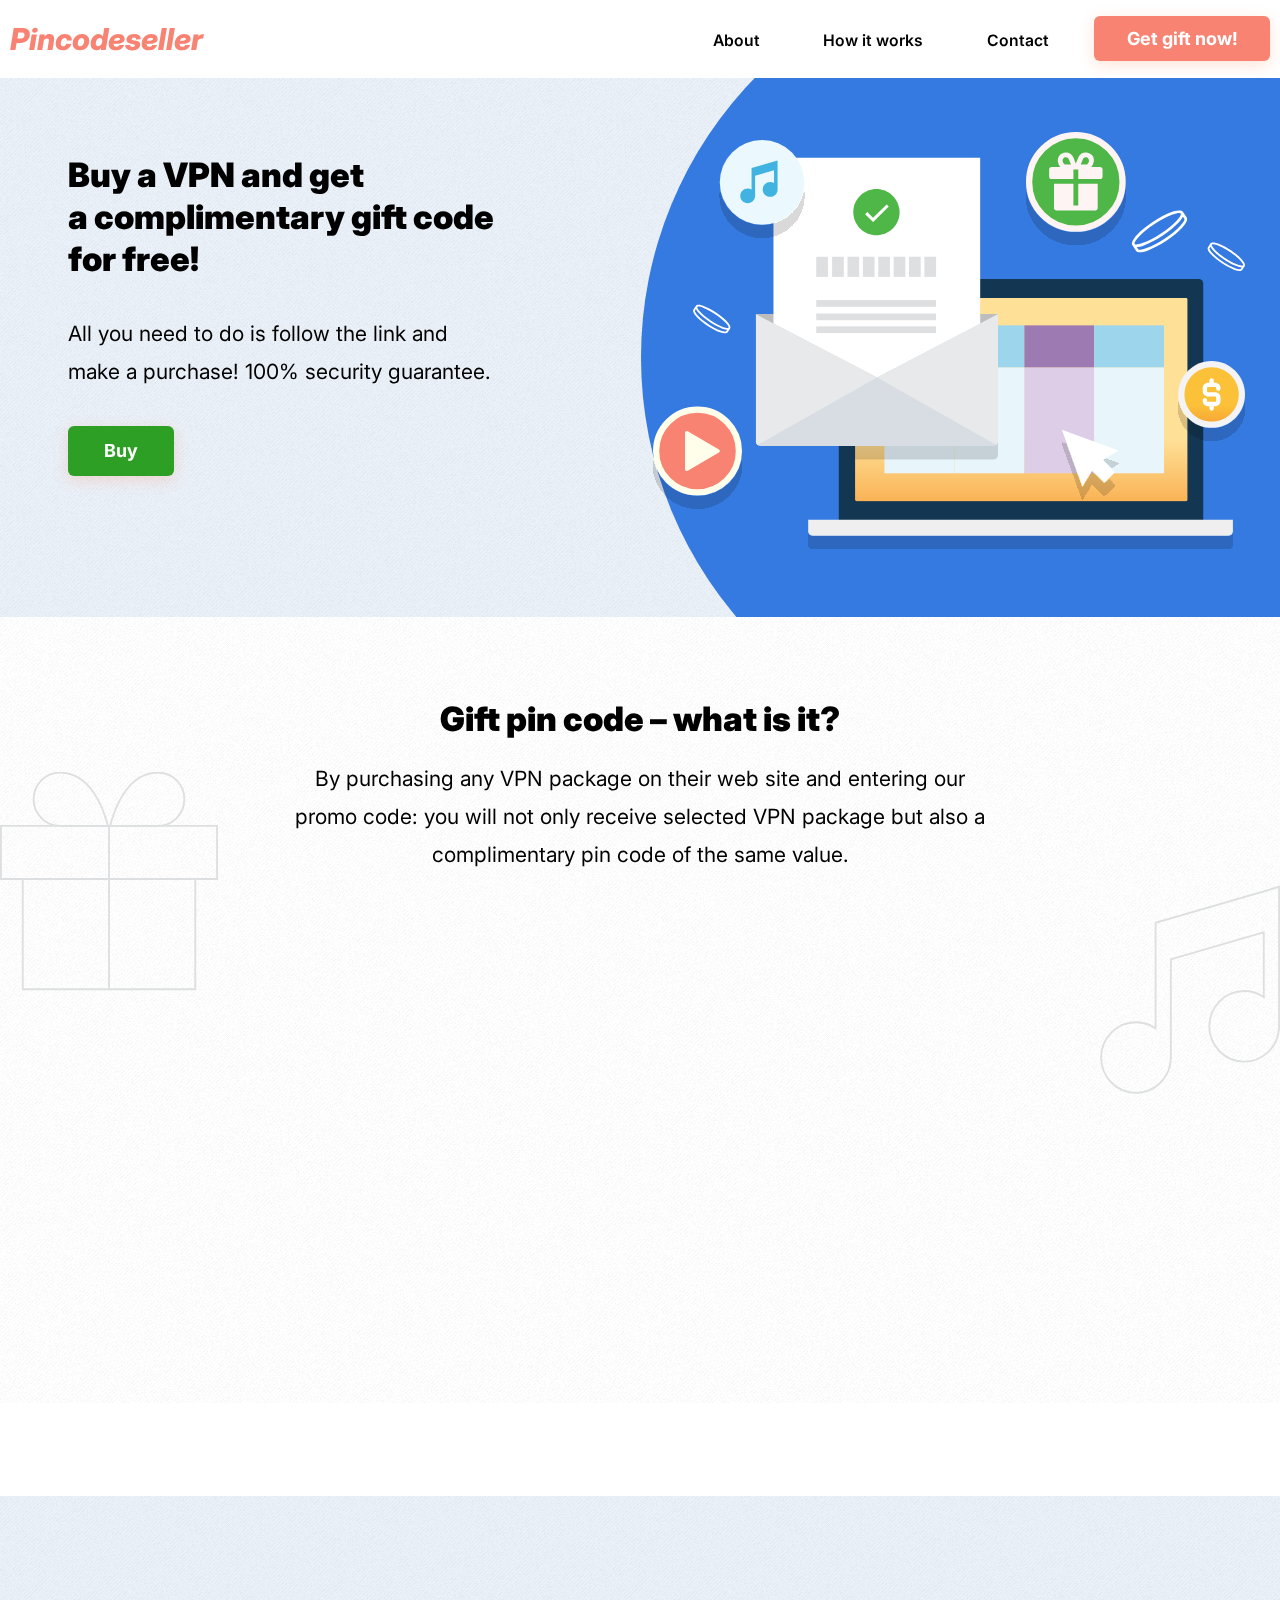
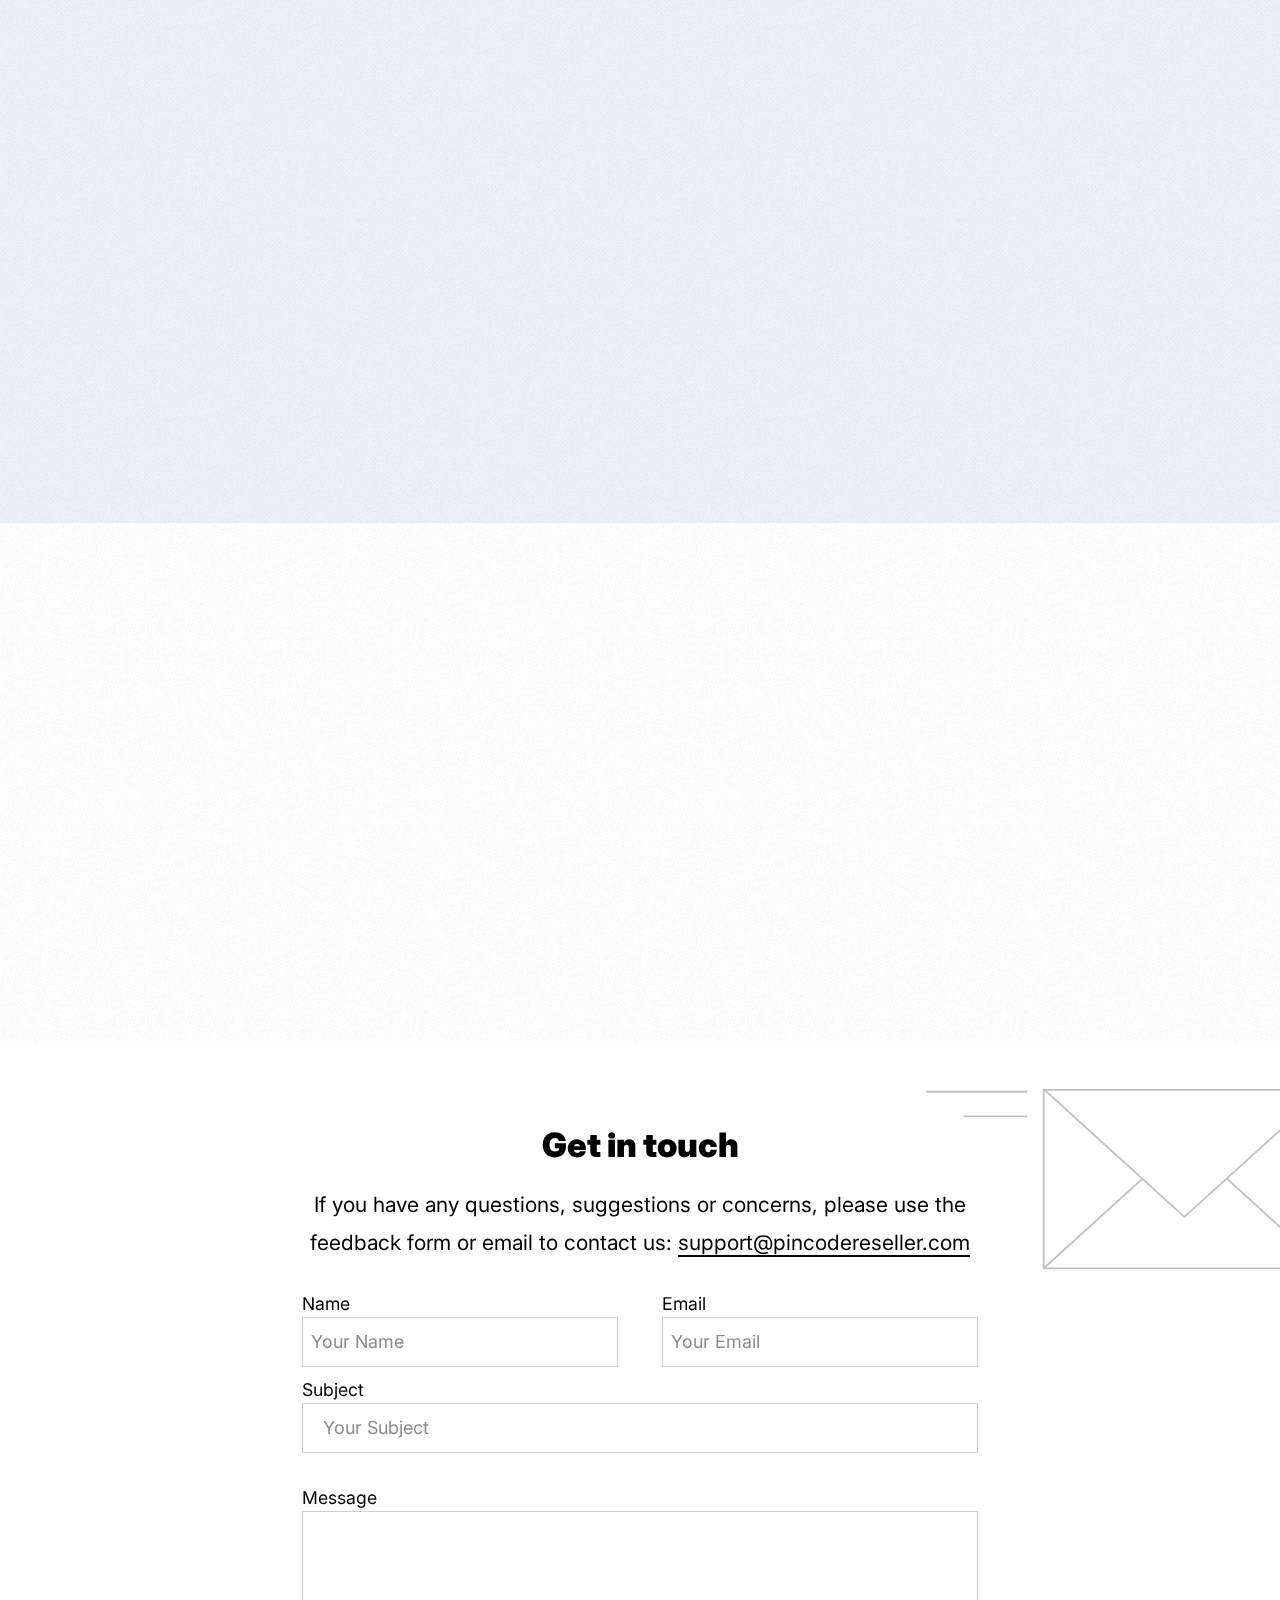
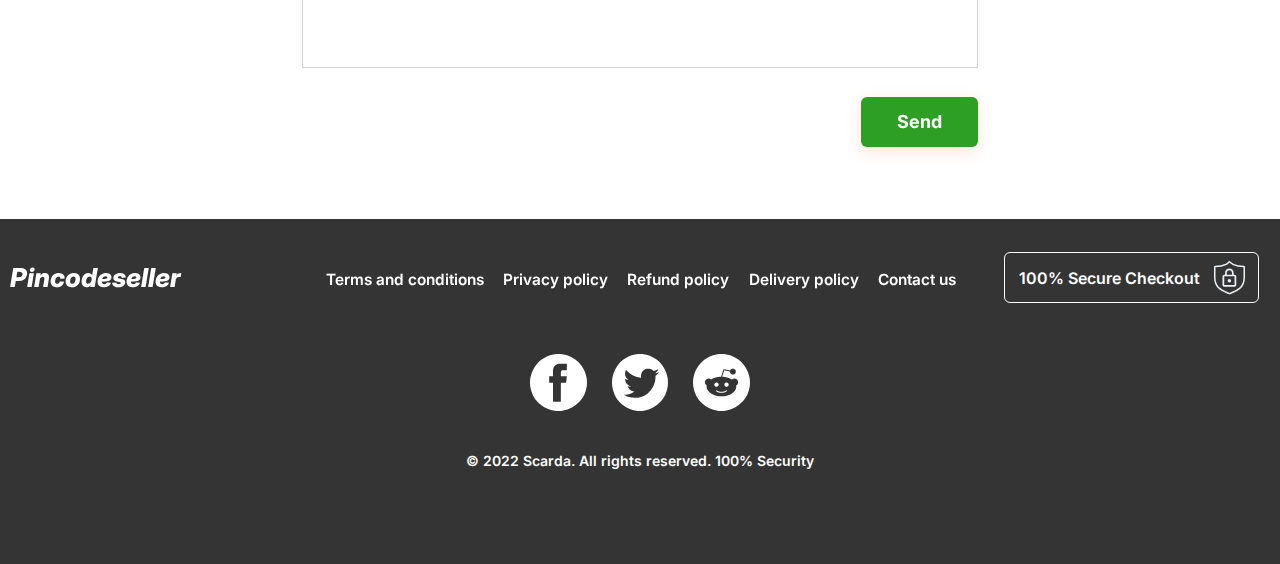
==== commit 47b13e82: "Add files via upload" ====
--- a/home.html
+++ b/home.html
@@ -6,7 +6,7 @@
 	<meta charset="UTF-8">
 	<meta name="format-detection" content="telephone=no">
 	<!-- <style>body{opacity: 0;}</style> -->
-	<link rel="stylesheet" href="css/style.min.css?_v=20230713150409">
+	<link rel="stylesheet" href="css/style.min.css?_v=20230714171938">
 	<link rel="shortcut icon" href="favicon.ico">
 	<!-- <meta name="robots" content="noindex, nofollow"> -->
 	<meta name="viewport" content="width=device-width, initial-scale=1.0">
@@ -55,7 +55,7 @@
 					</div>
 				</div>
 			</section>
-			<section class="page__about about" id="about" data-prlx-parent data-watch="navigator">
+			<section class="page__about about animation " id="about" data-prlx-parent data-watch="navigator" data-watch data-watch-threshold="0.3">
 				<div class="about__container">
 					<div class='about__tecstures' data-prlx><img src="img/tecstures.svg" alt=""></div>
 					<h2 class="about__title title" data-watch data-watch-once>
@@ -100,7 +100,7 @@
 					</a>
 				</div>
 			</section>
-			<section class="page__how how" data-watch="navigator">
+			<section id="how" class="page__how how animation " data-watch="navigator" data-watch-threshold="0.3">
 				<div class="how__container">
 					<h2 class="how__title title" data-watch data-watch-once>
 						How does it work?
@@ -161,7 +161,7 @@
 				</h2>
 				<div class="amount__container">
 					<div class="amount__items" data-watch>
-						<div class="amount__item item-amount" data-watch-threshold='0.9' data-watch data-watch_once>
+						<div class="amount__item item-amount" data-watch-threshold='0.99' data-watch data-watch_once>
 							<div class="item-amount__gift"> GIFT</div>
 							<h3 class="item-amount__price">
 								$ 15
@@ -171,7 +171,7 @@
 							</div>
 							<a href="success.html" type="button" class="item-amount__button button button_green">Buy</a>
 						</div>
-						<div class="amount__item item-amount" data-watch-threshold='0.9' data-watch data-watch_once>
+						<div class="amount__item item-amount" data-watch-threshold='0.99' data-watch data-watch_once>
 							<div class="item-amount__gift">GIFT</div>
 							<h3 class="item-amount__price">
 								$ 15
@@ -181,7 +181,7 @@
 							</div>
 							<a href="success.html" type="button" class="item-amount__button button button_green">Buy</a>
 						</div>
-						<div class="amount__item item-amount" data-watch-threshold='0.9' data-watch data-watch_once>
+						<div class="amount__item item-amount" data-watch-threshold='0.99' data-watch data-watch_once>
 							<div class="item-amount__gift">GIFT</div>
 							<h3 class="item-amount__price">
 								$ 15
@@ -191,7 +191,7 @@
 							</div>
 							<a href="success.html" type="button" class="item-amount__button button button_green">Buy</a>
 						</div>
-						<div class="amount__item item-amount" data-watch-threshold='0.9' data-watch data-watch_once>
+						<div class="amount__item item-amount" data-watch-threshold='0.99' data-watch data-watch_once>
 							<div class="item-amount__gift">GIFT</div>
 							<h3 class="item-amount__price">
 								$ 15
@@ -204,7 +204,7 @@
 					</div>
 				</div>
 			</section>
-			<section class="page__contact contact" data-watch="navigator">
+			<section id="contact" class="page__contact animation " data-watch="navigator" data-watch-threshold="0.3">
 				<div class="contact__container" data-prlx-parent>
 					<div class='contact__mail' data-prlx><img src="img/Parallax/mail.svg" alt=""></div>
 					<div class="contact__wrapper">
@@ -218,11 +218,11 @@
 							<div class="form__items">
 								<div class="form__item">
 									<label for="formName" class="form__label">Name</label>
-									<input data-required='name' type="text" id="formName" name="name" data-error="Invalid field, please try again" placeholder="Your Name" class="form__input input">
+									<input data-required='name' type="text" id="formName" name="name" data-error="Invalid field, please try again" placeholder="Your Name" class="form__input input input_small">
 								</div>
 								<div class="form__item">
 									<label for="formEmail" class="form__label">Email</label>
-									<input data-required='email' type="text" id="formEmail" name="email" data-error="Invalid field, please try again" placeholder="Your Email" class="form__input input">
+									<input data-required='email' type="text" id="formEmail" name="email" data-error="Invalid field, please try again" placeholder="Your Email" class="form__input input input_small">
 								</div>
 							</div>
 							<div class="form__item">
@@ -259,7 +259,7 @@
 								<li class="menu-footer__item"><a href="privacy.html" class="menu-footer__link">Privacy policy</a></li>
 								<li class="menu-footer__item"><a href="refund.html" class="menu-footer__link">Refund policy</a></li>
 								<li class="menu-footer__item"><a href="delivery.html" class="menu-footer__link">Delivery policy</a></li>
-								<li class="menu-footer__item"><a href="home.html" class="menu-footer__link" data-goto=".page__contact" data-goto-header>Contact us</a></li>
+								<li class="menu-footer__item"><a href="home.html#contact" class="menu-footer__link">Contact us</a></li>
 							</ul>
 						</nav>
 					</div>
@@ -286,8 +286,8 @@
 		</footer>
 	</div>
 
-	<script src="js/app.min.js?_v=20230713150409"></script>
-	<script src="https://www.google.com/recaptcha/api.js?_v=20230713150409" async defer></script>
+	<script src="js/app.min.js?_v=20230714171938"></script>
+	<script src="https://www.google.com/recaptcha/api.js?_v=20230714171938" async defer></script>
 
 
 </body>
--- a/css/style.min.css
+++ b/css/style.min.css
@@ -1 +1 @@
-@charset "UTF-8";@import url(https://fonts.googleapis.com/css?family=Inter:regular,500,600,700,800,900&display=swap);@import url(https://fonts.googleapis.com/css?family=Fira+Sans:900&display=swap);*{padding:0;margin:0;border:0}*,:after,:before{-webkit-box-sizing:border-box;box-sizing:border-box}body,html{height:100%;min-width:320px}body{color:#000;line-height:1;font-family:Inter;font-size:1.375rem;-ms-text-size-adjust:100%;-moz-text-size-adjust:100%;-webkit-text-size-adjust:100%;-webkit-font-smoothing:antialiased;-moz-osx-font-smoothing:grayscale}button,input,textarea{font-family:Inter;font-size:inherit;line-height:inherit}button{cursor:pointer;color:inherit;background-color:transparent}a{color:inherit;text-decoration:none}ul li{list-style:none}img{vertical-align:top}h1,h2,h3,h4,h5,h6{font-weight:inherit;font-size:inherit}.lock body{overflow:hidden;-ms-touch-action:none;touch-action:none;-ms-scroll-chaining:none;overscroll-behavior:none}.wrapper{min-height:100%;display:-webkit-box;display:-ms-flexbox;display:flex;-webkit-box-orient:vertical;-webkit-box-direction:normal;-ms-flex-direction:column;flex-direction:column;overflow:hidden}@supports (overflow:clip){.wrapper{overflow:clip}}.wrapper>main{-webkit-box-flex:1;-ms-flex:1 1 auto;flex:1 1 auto}.wrapper>*{min-width:0}[class*=__container]{max-width:91.25rem;margin:0 auto;padding:0 .625rem}.form__error{color:#e92e2e;font-size:.875rem;line-height:150%}.form__success{display:none;height:3.125rem;width:100%;-webkit-box-pack:center;-ms-flex-pack:center;justify-content:center;-webkit-box-align:center;-ms-flex-align:center;align-items:center;color:#3f793a;font-size:1.125rem;font-weight:500;line-height:150%;border:1px solid rgba(32,32,32,.2);background:#dff0d8}.form__fail{display:none;height:3.125rem;width:100%;-webkit-box-pack:center;-ms-flex-pack:center;justify-content:center;-webkit-box-align:center;-ms-flex-align:center;align-items:center;color:#e92e2e;font-size:1.125rem;font-weight:500;line-height:150%;border:1px solid rgba(32,32,32,.2);background:#ffbaba}._form-error .form__fail{display:none}input[type=email],input[type=tel],input[type=text],textarea{-webkit-appearance:none;-moz-appearance:none;appearance:none}.input{font-size:1.125rem;margin-top:.25rem;height:3.125rem;border-radius:0!important;width:100%;display:block;padding:0 20px;border:1px solid #eee}.input._form-focus{border:1px solid #000}.input._form-error{border:1px solid #e92e2e}.input[placeholder]:not([data-placeholder-nohiden])::-webkit-input-placeholder{-webkit-transition:opacity .3s;transition:opacity .3s;color:#8e8b8b;font-size:1.125rem;line-height:150%}.input[placeholder]:not([data-placeholder-nohiden])::-moz-placeholder{-moz-transition:opacity .3s;transition:opacity .3s;color:#8e8b8b;font-size:1.125rem;line-height:150%}.input[placeholder]:not([data-placeholder-nohiden]):-ms-input-placeholder{-ms-transition:opacity .3s;transition:opacity .3s;color:#8e8b8b;font-size:1.125rem;line-height:150%}.input[placeholder]:not([data-placeholder-nohiden])::-ms-input-placeholder{-ms-transition:opacity .3s;transition:opacity .3s;color:#8e8b8b;font-size:1.125rem;line-height:150%}.input[placeholder]:not([data-placeholder-nohiden])::placeholder{-webkit-transition:opacity .3s;transition:opacity .3s;color:#8e8b8b;font-size:1.125rem;line-height:150%}.input[placeholder]:not([data-placeholder-nohiden]):focus::-webkit-input-placeholder{opacity:0}.input[placeholder]:not([data-placeholder-nohiden]):focus::-moz-placeholder{opacity:0}.input[placeholder]:not([data-placeholder-nohiden]):focus:-ms-input-placeholder{opacity:0}.input[placeholder]:not([data-placeholder-nohiden]):focus::-ms-input-placeholder{opacity:0}.input[placeholder]:not([data-placeholder-nohiden]):focus::placeholder{opacity:0}textarea.input{padding-top:.6875rem;resize:none}body::after{content:"";background-color:rgba(0,0,0,.5);position:fixed;width:100%;height:100%;top:0;left:0;opacity:0;-webkit-transition:opacity .8s ease 0s;transition:opacity .8s ease 0s;pointer-events:none;z-index:149}.popup-show body::after{opacity:1}.popup{position:fixed;top:0;left:0;bottom:0;right:0;padding:30px 10px;-webkit-transition:visibility .8s ease 0s;transition:visibility .8s ease 0s;visibility:hidden;pointer-events:none}.popup_show{z-index:150;visibility:visible;overflow:auto;pointer-events:auto}.popup_show .popup__content{visibility:visible;-webkit-transform:scale(1);-ms-transform:scale(1);transform:scale(1)}.popup__wrapper{display:-webkit-box;display:-ms-flexbox;display:flex;-webkit-box-orient:vertical;-webkit-box-direction:normal;-ms-flex-direction:column;flex-direction:column;-webkit-box-align:center;-ms-flex-align:center;align-items:center;min-height:100%;-webkit-box-flex:1;-ms-flex:1 1 auto;flex:1 1 auto;width:100%;display:flex;-webkit-box-pack:center;-ms-flex-pack:center;justify-content:center;align-items:center}.popup__content{visibility:hidden;-webkit-transform:scale(0);-ms-transform:scale(0);transform:scale(0);-webkit-transition:-webkit-transform .3s ease 0s;transition:-webkit-transform .3s ease 0s;transition:transform .3s ease 0s;transition:transform .3s ease 0s,-webkit-transform .3s ease 0s;background-color:#eee;padding:20px;width:100%;max-width:900px;border-radius:20px}.lock .popup__content{visibility:visible}[class*=-ibg]{position:relative}[class*=-ibg] img{position:absolute;width:100%;height:100%;top:0;left:0;-o-object-fit:cover;object-fit:cover}[class*=-ibg_contain] img{-o-object-fit:contain;object-fit:contain}.logo{font-style:italic;font-weight:800;padding:.3125rem 0;z-index:41;-webkit-transition:all .3s;transition:all .3s}.button{display:-webkit-inline-box;display:-ms-inline-flexbox;display:inline-flex;color:#fff;font-size:1.125rem;font-weight:700;border-radius:.375rem;background:#f98373;-webkit-box-shadow:0 4px 15px 0 rgba(253,116,56,.2);box-shadow:0 4px 15px 0 rgba(253,116,56,.2);padding:1.125rem 2.25rem;-webkit-transition:all .3s;transition:all .3s}.button:active{background:-webkit-gradient(linear,left bottom,left top,from(rgba(0,0,0,.2)),to(rgba(0,0,0,.2))),#f98373;background:linear-gradient(0deg,rgba(0,0,0,.2) 0,rgba(0,0,0,.2) 100%),#f98373;-webkit-box-shadow:0 4px 15px 0 rgba(253,116,56,.2);box-shadow:0 4px 15px 0 rgba(253,116,56,.2)}.button_green{background:#2e9f25}.button_green:active{background:-webkit-gradient(linear,left bottom,left top,from(rgba(0,0,0,.2)),to(rgba(0,0,0,.2))),#2e9f25;background:linear-gradient(0deg,rgba(0,0,0,.2) 0,rgba(0,0,0,.2) 100%),#2e9f25}.button_white{background:#fff;color:#000}.button_white:active{background:-webkit-gradient(linear,left bottom,left top,from(rgba(0,0,0,.2)),to(rgba(0,0,0,.2))),#fff;background:linear-gradient(0deg,rgba(0,0,0,.2) 0,rgba(0,0,0,.2) 100%),#fff}@-webkit-keyframes jump{0%{-webkit-transform:scale(1);transform:scale(1);-webkit-box-shadow:0 1px 2px rgba(0,0,0,.15);box-shadow:0 1px 2px rgba(0,0,0,.15)}100%{-webkit-transform:scale(1.05);transform:scale(1.05);-webkit-box-shadow:0 5px 25px rgba(0,0,0,.1);box-shadow:0 5px 25px rgba(0,0,0,.1)}}@keyframes jump{0%{-webkit-transform:scale(1);transform:scale(1);-webkit-box-shadow:0 1px 2px rgba(0,0,0,.15);box-shadow:0 1px 2px rgba(0,0,0,.15)}100%{-webkit-transform:scale(1.05);transform:scale(1.05);-webkit-box-shadow:0 5px 25px rgba(0,0,0,.1);box-shadow:0 5px 25px rgba(0,0,0,.1)}}.title{text-align:center;font-weight:900;line-height:125%}.text{line-height:150%}.header{position:fixed;top:0;left:0;width:100%;background-color:#fff;z-index:40}.header__open{display:none;background:#e9eff7;margin:0 -1.25rem;text-align:center;padding:1.25rem 1.875rem 2.5rem 1.875rem}.menu-open .header__open{display:block}.open__title{text-shadow:0 4px 4px rgba(0,0,0,.25);font-weight:900;line-height:125%}.header__container{position:relative;display:-webkit-box;display:-ms-flexbox;display:flex;-webkit-box-align:center;-ms-flex-align:center;align-items:center;height:100%}.header__logo{color:#f98373;-webkit-transition:all .3s;transition:all .3s}.menu-open .header__logo{text-align:center;opacity:1;position:fixed;width:100%;margin-left:-.625rem}.header__menu{-webkit-box-flex:1;-ms-flex:1 1 auto;flex:1 1 auto}.header__actions{display:-webkit-box;display:-ms-flexbox;display:flex;-webkit-box-orient:horizontal;-webkit-box-direction:normal;-ms-flex-direction:row;flex-direction:row;gap:.9375rem;-webkit-box-align:center;-ms-flex-align:center;align-items:center}.menu__list{margin-bottom:auto;display:-webkit-box;display:-ms-flexbox;display:flex;-ms-flex-wrap:wrap;flex-wrap:wrap;-webkit-box-orient:horizontal;-webkit-box-direction:normal;-ms-flex-direction:row;flex-direction:row;-webkit-box-pack:end;-ms-flex-pack:end;justify-content:flex-end;z-index:120}.menu-open .menu__list{padding-bottom:1.875rem}.menu__link{position:relative;-webkit-transition:all .3s;transition:all .3s;font-weight:600}.menu__link::after{-webkit-transition:all .3s;transition:all .3s;content:"";bottom:-2px;left:0;width:100%;position:absolute;height:.09375rem;background-color:#000;opacity:0}.menu__link._active,.menu__link:active{color:#f98373}.menu__link._active::after,.menu__link:active::after{background-color:#f98373}.header__button{padding:.84375rem 2.03125rem;-webkit-animation:blink 1.5s ease-out infinite;animation:blink 1.5s ease-out infinite}@-webkit-keyframes blink{0%{opacity:1}30%{opacity:.8}100%{opacity:1}}@keyframes blink{0%{opacity:1}30%{opacity:.8}100%{opacity:1}}.open__text{margin:1.25rem 0;font-size:1rem;line-height:180%}.icon-menu{display:none}.footer{background:#343434}.footer__container{display:-webkit-box;display:-ms-flexbox;display:flex;-webkit-box-align:center;-ms-flex-align:center;align-items:center;-webkit-box-orient:vertical;-webkit-box-direction:normal;-ms-flex-direction:column;flex-direction:column;padding-top:2.0625rem}.footer__head{display:-webkit-box;display:-ms-flexbox;display:flex;width:100%}.footer__menu{-webkit-box-flex:1;-ms-flex:1 1 auto;flex:1 1 auto;display:-webkit-box;display:-ms-flexbox;display:flex;-webkit-box-pack:end;-ms-flex-pack:end;justify-content:flex-end;-webkit-box-align:center;-ms-flex-align:center;align-items:center}.footer__button{border-radius:.375rem;border:1px solid #fff;color:#fff;font-size:1rem;font-weight:600;width:255px;height:51px;display:-webkit-box;display:-ms-flexbox;display:flex;-webkit-box-align:center;-ms-flex-align:center;align-items:center;-webkit-box-pack:center;-ms-flex-pack:center;justify-content:center;gap:.875rem}.footer__copy{color:#fff;font-size:.875rem;font-weight:600;text-align:center;line-height:120%}.footer__logo{color:#fff;font-size:1.625rem;margin:auto 0;-webkit-transition:all .3s;transition:all .3s}.menu-footer__list{display:-webkit-box;display:-ms-flexbox;display:flex;-webkit-box-orient:horizontal;-webkit-box-direction:normal;-ms-flex-direction:row;flex-direction:row;-ms-flex-wrap:wrap;flex-wrap:wrap;-webkit-box-pack:center;-ms-flex-pack:center;justify-content:center}.menu-footer__item{position:relative;z-index:1}.menu-footer__link{color:#fff;font-weight:600;-webkit-transition:all .5s;transition:all .5s}.menu-footer__link::after{-webkit-transition:all .3s;transition:all .3s;content:"";bottom:-2px;left:0;width:100%;position:absolute;height:.09375rem;background-color:#fff;opacity:0}.menu-footer__link:active{color:#f98373}.menu-footer__link:active::after{background-color:#f98373}.social{display:-webkit-box;display:-ms-flexbox;display:flex;gap:1.5625rem}.social__item{-webkit-transition:all .3s;transition:all .3s}.social__item img{width:100%}.buy{background-color:#ebf1f9;position:relative;overflow:hidden}.no-webp .buy::after{background:url("../img/Buy/bg 13.png"),#d3d3d3 0 0/100% 100.765% no-repeat}.buy::after{content:"";mix-blend-mode:multiply;position:absolute;width:100%;height:100%;top:0;left:0;z-index:2}.buy__container{z-index:3;position:relative;display:-webkit-box;display:-ms-flexbox;display:flex;-webkit-box-pack:justify;-ms-flex-pack:justify;justify-content:space-between;padding-bottom:4.25rem}.buy__container::after{content:"";position:absolute;border-radius:50%;background:#357ae0;right:-10.125rem}.buy__content{padding-top:1.375rem;-webkit-box-flex:0;-ms-flex:0 1 39%;flex:0 1 39%}.buy__title{font-weight:900;line-height:125%;opacity:0;-webkit-transition:all .6s .2s;transition:all .6s .2s;-webkit-transform:translate(0,-1.875rem);-ms-transform:translate(0,-1.875rem);transform:translate(0,-1.875rem)}.buy__title._watcher-view{opacity:1;-webkit-transform:translate(0,0);-ms-transform:translate(0,0);transform:translate(0,0)}.buy__text{margin:2.1875rem 0;line-height:180%;opacity:0;-webkit-transition:all .6s .35s;transition:all .6s .35s;-webkit-transform:translate(0,-1.875rem);-ms-transform:translate(0,-1.875rem);transform:translate(0,-1.875rem)}.buy__text._watcher-view{opacity:1;-webkit-transform:translate(0,0);-ms-transform:translate(0,0);transform:translate(0,0)}.buy__button{cursor:pointer;-webkit-animation:.5s jump ease infinite alternate;animation:.5s jump ease infinite alternate;opacity:0;-webkit-transition:all .8s .6s,background-color .3s;transition:all .8s .6s,background-color .3s;-webkit-transform:translate(5rem,0);-ms-transform:translate(5rem,0);transform:translate(5rem,0)}.buy__button._watcher-view{opacity:1;-webkit-transform:translate(0,0);-ms-transform:translate(0,0);transform:translate(0,0)}.buy__image{position:relative;z-index:4;max-width:47%;opacity:0;-webkit-transition:all .8s;transition:all .8s;-webkit-transform:translate(1.875rem,0);-ms-transform:translate(1.875rem,0);transform:translate(1.875rem,0)}.buy__image img{width:100%}.buy__image._watcher-view{opacity:1;-webkit-transform:translate(0,0);-ms-transform:translate(0,0);transform:translate(0,0)}.gift__button{padding:.84375rem 2.03125rem;margin-top:2.8125rem;-webkit-animation:blink 1.5s ease-out infinite;animation:blink 1.5s ease-out infinite}@keyframes blink{0%{opacity:1}30%{opacity:.8}100%{opacity:1}}.about{position:relative}.no-webp .about::after{background:url("../img/About/bg 15.png"),#d3d3d3 0 0/100% 100.765% no-repeat}.about::after{content:"";mix-blend-mode:multiply;position:absolute;width:100%;height:110%;top:0;left:0;z-index:2}.about__container{text-align:center;position:relative;z-index:3}.about__tecstures{position:absolute;width:100%;height:21.625rem;top:2.875rem;left:0;z-index:-1}.about__tecstures img{width:100%}.about__title{opacity:0;-webkit-transition:all .6s 0s;transition:all .6s 0s;-webkit-transform:translate(0,1.875rem);-ms-transform:translate(0,1.875rem);transform:translate(0,1.875rem)}.about__title._watcher-view{opacity:1;-webkit-transform:translate(0,0);-ms-transform:translate(0,0);transform:translate(0,0)}.about__text{line-height:180%;max-width:55%;margin:0 auto;margin-top:1.25rem;opacity:0;-webkit-transition:all .6s .2s;transition:all .6s .2s;-webkit-transform:translate(0,1.875rem);-ms-transform:translate(0,1.875rem);transform:translate(0,1.875rem)}.about__text._watcher-view{opacity:1;-webkit-transform:translate(0,0);-ms-transform:translate(0,0);transform:translate(0,0)}.about__items{display:-webkit-box;display:-ms-flexbox;display:flex;-webkit-box-pack:center;-ms-flex-pack:center;justify-content:center}.about__button{-webkit-animation:.5s jump ease infinite alternate;animation:.5s jump ease infinite alternate;opacity:0;-webkit-transition:all .8s .5s,background-color .3s;transition:all .8s .5s,background-color .3s;-webkit-transform:translate(1.875rem,0);-ms-transform:translate(1.875rem,0);transform:translate(1.875rem,0)}.about__button._watcher-view{opacity:1;-webkit-transform:translate(0,0);-ms-transform:translate(0,0);transform:translate(0,0)}.about__icon{height:100%;position:relative;opacity:0;-webkit-transition:all .6s .35s;transition:all .6s .35s;-webkit-transform:translate(0,1.875rem);-ms-transform:translate(0,1.875rem);transform:translate(0,1.875rem)}.about__icon img{position:absolute;width:100%;top:5.375rem;left:0}.about__icon._watcher-view{opacity:1;-webkit-transform:translate(0,0);-ms-transform:translate(0,0);transform:translate(0,0)}.about .about__icon_2{opacity:0;-webkit-transition:all .6s .85s;transition:all .6s .85s;-webkit-transform:translate(0,1.875rem);-ms-transform:translate(0,1.875rem);transform:translate(0,1.875rem)}.about .about__icon_2 img{top:6.375rem}.about .about__icon_2._watcher-view{opacity:1;-webkit-transform:translate(0,0);-ms-transform:translate(0,0);transform:translate(0,0)}.item-about__image{width:71%;margin:0 auto}.item-about__image img{width:100%}.item-about_1{opacity:0;-webkit-transition:all 1.1s .2s;transition:all 1.1s .2s;-webkit-transform:translate(0,1.875rem);-ms-transform:translate(0,1.875rem);transform:translate(0,1.875rem)}.item-about_1._watcher-view{opacity:1;-webkit-transform:translate(0,0);-ms-transform:translate(0,0);transform:translate(0,0)}.item-about_2{opacity:0;-webkit-transition:all 1.1s .6s;transition:all 1.1s .6s;-webkit-transform:translate(0,1.875rem);-ms-transform:translate(0,1.875rem);transform:translate(0,1.875rem)}.item-about_2._watcher-view{opacity:1;-webkit-transform:translate(0,0);-ms-transform:translate(0,0);transform:translate(0,0)}.item-about_3{opacity:0;-webkit-transition:all 1.1s 1s;transition:all 1.1s 1s;-webkit-transform:translate(0,1.875rem);-ms-transform:translate(0,1.875rem);transform:translate(0,1.875rem)}.item-about_3._watcher-view{opacity:1;-webkit-transform:translate(0,0);-ms-transform:translate(0,0);transform:translate(0,0)}.icon-about__title{font-weight:600;line-height:150%;margin-bottom:.3125rem}.how{background-color:#ebf1f9;position:relative}.no-webp .how::after{background:url("../img/Buy/bg 13.png"),#d3d3d3 0 0/100% 100.765% no-repeat}.how::after{content:"";mix-blend-mode:multiply;position:absolute;width:100%;height:100%;top:0;left:0;z-index:2}.how__container{position:relative;z-index:4}.how__title{opacity:0;-webkit-transition:all .6s 0s;transition:all .6s 0s;-webkit-transform:translate(0,1.875rem);-ms-transform:translate(0,1.875rem);transform:translate(0,1.875rem)}.how__title._watcher-view{opacity:1;-webkit-transform:translate(0,0);-ms-transform:translate(0,0);transform:translate(0,0)}.how__items{padding:0 2.5rem 0 3.75rem;display:-ms-grid;display:grid;-webkit-box-pack:center;-ms-flex-pack:center;justify-content:center;-ms-grid-columns:minmax(auto,27.0625rem) minmax(auto,27.0625rem);grid-template-columns:minmax(auto,27.0625rem) minmax(auto,27.0625rem)}.how__item{display:-webkit-inline-box;display:-ms-inline-flexbox;display:inline-flex;-webkit-box-orient:vertical;-webkit-box-direction:normal;-ms-flex-direction:column;flex-direction:column}.item-how:nth-child(1){opacity:0;-webkit-transition:all .8s .2s;transition:all .8s .2s}.item-how:nth-child(2){opacity:0;-webkit-transition:all .8s .45s;transition:all .8s .45s}.item-how:nth-child(3){opacity:0;-webkit-transition:all .8s .7s;transition:all .8s .7s}.item-how:nth-child(4){opacity:0;-webkit-transition:all .8s .95s;transition:all .8s .95s}.item-how{-webkit-transform:translate(0,1.875rem);-ms-transform:translate(0,1.875rem);transform:translate(0,1.875rem);position:relative}.item-how._watcher-view{opacity:1;-webkit-transform:translate(0,0);-ms-transform:translate(0,0);transform:translate(0,0)}.item-how__title{font-weight:600;line-height:150%}.item-how__text{line-height:180%}.item-how__number{color:#fff;font-family:Fira Sans;font-weight:900;line-height:150%;display:-webkit-box;display:-ms-flexbox;display:flex;-webkit-box-align:center;-ms-flex-align:center;align-items:center;-webkit-box-pack:center;-ms-flex-pack:center;justify-content:center;position:absolute;top:-.5rem;left:-3.4375rem;border-radius:50%;background:#357ae0;-webkit-box-shadow:0 4px 15px 0 rgba(1,71,255,.2);box-shadow:0 4px 15px 0 rgba(1,71,255,.2);-webkit-filter:drop-shadow(0 4px 15px rgba(53, 122, 224, .2));filter:drop-shadow(0 4px 15px rgba(53, 122, 224, .2))}.amount{position:relative}.no-webp .amount::after{background:url("../img/About/bg 15.png"),#d3d3d3 0 0/100% 100.765% no-repeat}.amount::after{content:"";mix-blend-mode:multiply;position:absolute;width:100%;height:100%;top:0;left:0;z-index:2}.amount__container{position:relative;z-index:3}.amount__title{opacity:0;-webkit-transition:all .6s 0s;transition:all .6s 0s;-webkit-transform:translate(0,1.875rem);-ms-transform:translate(0,1.875rem);transform:translate(0,1.875rem)}.amount__title._watcher-view{opacity:1;-webkit-transform:translate(0,0);-ms-transform:translate(0,0);transform:translate(0,0)}.amount__items{display:-webkit-box;display:-ms-flexbox;display:flex;min-width:47.8125rem;padding-bottom:1.25rem}.item-amount>*{-webkit-transition:all .35s;transition:all .35s}.item-amount{cursor:pointer;border-radius:.375rem;background:#e9eff7;position:relative;overflow:hidden;padding:2.75rem 3.1875rem;display:-webkit-box;display:-ms-flexbox;display:flex;-webkit-box-orient:vertical;-webkit-box-direction:normal;-ms-flex-direction:column;flex-direction:column;-webkit-box-align:center;-ms-flex-align:center;align-items:center;-webkit-transition:all .4s;transition:all .4s}.item-amount__gift{position:absolute;-webkit-transform:rotate(45deg);-ms-transform:rotate(45deg);transform:rotate(45deg);top:.875rem;right:-2.5rem;background:#357ae0;-webkit-box-shadow:0 4px 15px 0 rgba(1,71,255,.2);box-shadow:0 4px 15px 0 rgba(1,71,255,.2);width:9rem;height:1.875rem;text-align:center;color:#fff;font-size:1rem;font-weight:900;padding:auto 0;line-height:1.8125rem}.item-amount__price{color:#000;text-align:center;font-size:40px;font-family:Inter;font-style:normal;font-weight:700;line-height:30.5px}.item-amount__text{color:#000;text-align:center;font-size:1rem;line-height:150%}.contact{background-color:#ebf1f9;position:relative;background-position:cover}.no-webp .contact::after{background:url("../img/Buy/bg 13.png"),#d3d3d3 0 0/100% 100.765% no-repeat}.contact::after{content:"";mix-blend-mode:multiply;position:absolute;width:100%;height:100%;top:0;left:0;z-index:2}.contact__container{position:relative;z-index:4;overflow:visible}.contact__mail{position:absolute;width:31.357143%;height:21.625rem;right:-2.9375rem;z-index:0}.contact__mail img{width:100%}.contact__wrapper{max-width:46.5rem;margin:0 auto}.contact__text{line-height:180%;text-align:center;margin-top:1.25rem}.contact__text a{text-decoration:underline}.form{padding:0 2.125rem}.form__items{display:-ms-grid;display:grid;-ms-grid-columns:1fr 1fr;grid-template-columns:1fr 1fr;margin-bottom:.625rem}.form__bottom{display:-webkit-box;display:-ms-flexbox;display:flex;-webkit-box-pack:justify;-ms-flex-pack:justify;justify-content:space-between;-webkit-box-align:end;-ms-flex-align:end;align-items:flex-end;margin-bottom:1.875rem}.policy{position:relative}.no-webp .policy::after{background:url("../img/Buy/bg 13.png"),#d3d3d3 0 0/100% 100.765% no-repeat}.policy::after{content:"";mix-blend-mode:multiply;position:absolute;width:100%;height:100%;top:0;left:0;z-index:2}.policy__container{padding:0 .625rem}.policy__title{background:#3eb572;display:-webkit-box;display:-ms-flexbox;display:flex;-webkit-box-orient:vertical;-webkit-box-direction:normal;-ms-flex-direction:column;flex-direction:column;-webkit-box-align:center;-ms-flex-align:center;align-items:center;color:#fff;font-weight:900;line-height:125%}.policy__title_terms{background:#9462bc}.policy__title_privacy{background:#d46f63}.policy__title_delivery{background:#357ae0}.policy__content{max-width:66.478873%;margin:0 auto;line-height:180%;display:-webkit-box;display:-ms-flexbox;display:flex;-webkit-box-orient:vertical;-webkit-box-direction:normal;-ms-flex-direction:column;flex-direction:column;gap:2.8125rem}.item-policy__label{font-weight:600}.success{display:-webkit-box;display:-ms-flexbox;display:flex;-webkit-box-orient:vertical;-webkit-box-direction:normal;-ms-flex-direction:column;flex-direction:column}.success__header{position:fixed;top:0;left:0;width:100%;background:#357ae0;color:#fff;font-style:italic;font-weight:800;display:-webkit-box;display:-ms-flexbox;display:flex;-webkit-box-align:center;-ms-flex-align:center;align-items:center;-webkit-box-pack:center;-ms-flex-pack:center;justify-content:center}.success__container{display:-webkit-box;display:-ms-flexbox;display:flex;-webkit-box-orient:vertical;-webkit-box-direction:normal;-ms-flex-direction:column;flex-direction:column;-webkit-box-align:center;-ms-flex-align:center;align-items:center;text-align:center;-webkit-box-flex:1;-ms-flex:1 1 auto;flex:1 1 auto}.success__title{font-size:2rem;font-weight:800;line-height:125%}.success__label{margin-top:.375rem;color:#7b7d80;font-size:1.125rem;font-weight:500;line-height:180%}.success__pin{text-align:center}.success__text{max-width:50%;font-size:1.125rem;line-height:180%;display:-webkit-box;display:-ms-flexbox;display:flex;-webkit-box-orient:vertical;-webkit-box-direction:normal;-ms-flex-direction:column;flex-direction:column;gap:1.875rem;margin-bottom:1.875rem}.success__footer{padding-bottom:3.4375rem;display:-webkit-box;display:-ms-flexbox;display:flex;-ms-flex-wrap:wrap;flex-wrap:wrap;gap:.3125rem;-webkit-box-align:center;-ms-flex-align:center;align-items:center;-webkit-box-pack:center;-ms-flex-pack:center;justify-content:center}.success__footer span{color:#616161;text-align:center;font-size:.75rem}.footer__link{color:#616161;text-align:center;font-size:.75rem}.pin__number{margin-top:1.25rem;width:27.4375rem;background:#eee;height:3.3125rem;font-size:1.1875rem;font-weight:800;display:-webkit-box;display:-ms-flexbox;display:flex;-webkit-box-align:center;-ms-flex-align:center;align-items:center;-webkit-box-pack:center;-ms-flex-pack:center;justify-content:center}.pin__amount{margin-top:1.25rem;font-size:1.1875rem}@media (min-width:41.875em){.how__item{border-radius:1.25rem;border:1px solid #357ae0;background:#fff;-webkit-box-shadow:0 4px 15px 0 rgba(1,71,255,.2);box-shadow:0 4px 15px 0 rgba(1,71,255,.2);padding:1.25rem 2.625rem 1.875rem 4.375rem}.item-how__text{max-width:20rem}}@media (min-width:47.99875em){.gift__button{display:none;margin-top:4.25rem}.amount__item:nth-child(1){opacity:0;-webkit-transition:opacity .6s 1s,-webkit-transform .6s 1s;transition:opacity .6s 1s,-webkit-transform .6s 1s;transition:opacity .6s 1s,transform .6s 1s;transition:opacity .6s 1s,transform .6s 1s,-webkit-transform .6s 1s;-webkit-transform:translate(0,1.875rem);-ms-transform:translate(0,1.875rem);transform:translate(0,1.875rem)}.amount__item:nth-child(1)._watcher-view{opacity:1;-webkit-transform:translate(0,0);-ms-transform:translate(0,0);transform:translate(0,0)}.amount__item:nth-child(2){opacity:0;-webkit-transition:opacity .6s .75s,-webkit-transform .6s .75s;transition:opacity .6s .75s,-webkit-transform .6s .75s;transition:opacity .6s .75s,transform .6s .75s;transition:opacity .6s .75s,transform .6s .75s,-webkit-transform .6s .75s;-webkit-transform:translate(0,1.875rem);-ms-transform:translate(0,1.875rem);transform:translate(0,1.875rem)}.amount__item:nth-child(2)._watcher-view{opacity:1;-webkit-transform:translate(0,0);-ms-transform:translate(0,0);transform:translate(0,0)}.amount__item:nth-child(3){opacity:0;-webkit-transition:opacity .6s .5s,-webkit-transform .6s .5s;transition:opacity .6s .5s,-webkit-transform .6s .5s;transition:opacity .6s .5s,transform .6s .5s;transition:opacity .6s .5s,transform .6s .5s,-webkit-transform .6s .5s;-webkit-transform:translate(0,1.875rem);-ms-transform:translate(0,1.875rem);transform:translate(0,1.875rem)}.amount__item:nth-child(3)._watcher-view{opacity:1;-webkit-transform:translate(0,0);-ms-transform:translate(0,0);transform:translate(0,0)}.amount__item:nth-child(4){opacity:0;-webkit-transition:opacity .6s .25s,-webkit-transform .6s .25s;transition:opacity .6s .25s,-webkit-transform .6s .25s;transition:opacity .6s .25s,transform .6s .25s;transition:opacity .6s .25s,transform .6s .25s,-webkit-transform .6s .25s;-webkit-transform:translate(0,1.875rem);-ms-transform:translate(0,1.875rem);transform:translate(0,1.875rem)}.amount__item:nth-child(4)._watcher-view{opacity:1;-webkit-transform:translate(0,0);-ms-transform:translate(0,0);transform:translate(0,0)}}@media (min-width:87.5em){.buy__container::after{width:53rem}.buy__container::after{height:53rem}.buy__container::after{top:-3.3125rem}.buy__content{padding-left:4.4375rem}.buy__image{margin-right:1.9375rem}.about__items{gap:1.5625rem}.about__icon{width:5.4375rem}.item-about{width:22.1875rem}.icon-about__title{font-size:1.75rem}.icon-about__text{font-size:1.375rem}.how__items{-webkit-column-gap:9.25rem;-moz-column-gap:9.25rem;column-gap:9.25rem}.item-how{min-height:10.375rem}}@media (min-width:91.25em){textarea.input{height:10.25rem}.title{font-size:2.1875rem}.text{font-size:1.375rem}.header{height:5.3125rem}.open__title{font-size:2.1875rem}.header__logo{font-size:2rem}.menu__list{gap:4.375rem}.footer__container{padding-bottom:6.5625rem}.menu-footer__list{gap:1.25rem}.menu-footer__link{font-size:1rem}.social{margin-top:3.4375rem}.social{margin-bottom:2.75rem}.social__item{width:3.75rem}.buy__container{padding-top:9.8125rem}.buy__title{font-size:2.1875rem}.buy__text{font-size:1.375rem}.about__container{padding-top:5.5625rem}.about__container{margin-bottom:6.375rem}.about__items{margin-top:3.5625rem}.about__button{margin-top:3.75rem}.icon-about__title{margin-top:2.0625rem}.how__container{padding-top:5.9375rem}.how__container{padding-bottom:5.625rem}.how__items{margin-top:3.5625rem}.how__items{row-gap:2.75rem}.item-how__title{font-size:1.75rem}.item-how__text{margin-top:.625rem}.item-how__text{font-size:1.125rem}.item-how__number{font-size:2.875rem}.item-how__number{width:5.375rem}.item-how__number{height:5.375rem}.amount{padding-top:5.625rem}.amount{padding-bottom:4.8125rem}.amount__items{margin-top:3.75rem}.amount__items{-webkit-column-gap:3.0625rem;-moz-column-gap:3.0625rem;column-gap:3.0625rem}.item-amount__text{margin-top:1rem}.item-amount__button{margin-top:1rem}.contact__container{padding-top:5.625rem}.contact__container{padding-bottom:2.6875rem}.contact__mail{top:3.4375rem}.contact__text{font-size:1.375rem}.contact__form{margin-top:1.875rem}.form__items{-webkit-column-gap:3.125rem;-moz-column-gap:3.125rem;column-gap:3.125rem}.form__label{font-size:1.125rem}.form__textarea{margin-top:2.0625rem}.form__textarea{margin-bottom:1.875rem}.policy__title{padding-top:8.8125rem}.policy__title{padding-bottom:4.125rem}.policy__title{gap:.8125rem}.policy__title{font-size:2.1875rem}.policy__icon{width:7.5rem}.policy__content{padding-top:5.625rem}.policy__content{padding-bottom:5.625rem}.policy__content{font-size:1.125rem}.success__header{height:6.25rem}.success__header{font-size:2rem}.success__container{padding-top:10.3125rem}.success__icon{width:6.25rem}.success__title{margin-top:1.4375rem}.success__pin{margin-top:2.5rem}.success__text{margin-top:3.125rem}}@media (min-width:90em){.menu__link{font-size:1rem}.header__button{margin-left:3.3125rem}.footer__button{margin-left:5.375rem}.footer__button{margin-right:1.75rem}}@media (max-width:75em){.buy__image{max-width:53%}}@media (max-width:48em){.menu__link{font-size:.9375rem}.header__button{margin-left:1.25rem}.buy__container::after{width:37.5rem}.buy__container::after{height:37.5rem}.buy__container::after{top:.0000000625rem}.buy__content{padding-left:.0000000625rem}.buy__image{margin-right:.0000000625rem}.about__items{gap:.0625rem}.about__icon{width:3.125rem}}@media (max-width:30em){.item-about{width:9.375rem}.icon-about__title{font-size:1.25rem}.icon-about__text{font-size:1rem}}@media (max-width:25em){.menu__body{padding-top:4.1875rem}.item-amount._watcher-view{background:#357ae0}.item-amount._watcher-view .item-amount__price{color:#fff}.item-amount._watcher-view .item-amount__text{color:#fff}.item-amount._watcher-view .item-amount__button{color:#000;background:#fff}.item-amount._watcher-view .item-amount__button:active{background:-webkit-gradient(linear,left bottom,left top,from(rgba(0,0,0,.2)),to(rgba(0,0,0,.2))),#fff;background:linear-gradient(0deg,rgba(0,0,0,.2) 0,rgba(0,0,0,.2) 100%),#fff}.item-amount._watcher-view .item-amount__gift{color:#000;background:#fff}}@media (max-width:25em) and (any-hover:hover){.item-amount._watcher-view .item-amount__button:hover{-webkit-box-shadow:0 4px 15px 0 rgba(0,0,0,.4);box-shadow:0 4px 15px 0 rgba(0,0,0,.4)}}@media (max-width:20em){textarea.input{height:7.8125rem}.title{font-size:1.625rem}.text{font-size:1rem}.header{height:2.5rem}.open__title{font-size:1.625rem}.header__logo{font-size:1.25rem}.menu__list{gap:1.8125rem}.footer__container{padding-bottom:2.5rem}.menu-footer__list{gap:.9375rem}.menu-footer__link{font-size:.75rem}.social{margin-top:1.875rem}.social{margin-bottom:1.875rem}.social__item{width:2.5rem}.buy__container{padding-top:.0000000625rem}.buy__title{font-size:1.625rem}.buy__text{font-size:1rem}.about__container{padding-top:2.5rem}.about__container{margin-bottom:2.5rem}.about__items{margin-top:1.25rem}.about__button{margin-top:1.875rem}.icon-about__title{margin-top:1.25rem}.how__container{padding-top:2.5rem}.how__container{padding-bottom:2.5rem}.how__items{margin-top:1.25rem}.how__items{row-gap:1.25rem}.item-how__title{font-size:1.25rem}.item-how__text{margin-top:.0000000625rem}.item-how__text{font-size:1rem}.item-how__number{font-size:2.25rem}.item-how__number{width:3.5rem}.item-how__number{height:3.5rem}.amount{padding-top:2.5rem}.amount{padding-bottom:1.25rem}.amount__items{margin-top:1.25rem}.amount__items{-webkit-column-gap:.9375rem;-moz-column-gap:.9375rem;column-gap:.9375rem}.item-amount__text{margin-top:1.25rem}.item-amount__button{margin-top:2.9375rem}.contact__container{padding-top:2.5rem}.contact__container{padding-bottom:2.5rem}.contact__mail{top:.0000000625rem}.contact__text{font-size:1rem}.contact__form{margin-top:1.25rem}.form__items{-webkit-column-gap:.9375rem;-moz-column-gap:.9375rem;column-gap:.9375rem}.form__label{font-size:1rem}.form__textarea{margin-top:1.6875rem}.form__textarea{margin-bottom:1.25rem}.policy__title{padding-top:5.625rem}.policy__title{padding-bottom:2.9375rem}.policy__title{gap:1.3125rem}.policy__title{font-size:1.625rem}.policy__icon{width:6.25rem}.policy__content{padding-top:2.5rem}.policy__content{padding-bottom:2.5rem}.policy__content{font-size:1rem}.success__header{height:3.75rem}.success__header{font-size:1.75rem}.success__container{padding-top:5.625rem}.success__icon{width:5.4375rem}.success__title{margin-top:1.875rem}.success__pin{margin-top:1.875rem}.success__text{margin-top:1.875rem}}@media (max-width:73.75em){.footer__head{-webkit-box-orient:vertical;-webkit-box-direction:normal;-ms-flex-direction:column;flex-direction:column;-webkit-box-align:center;-ms-flex-align:center;align-items:center;gap:2.5rem}.footer__button{margin-left:1.5625rem}.footer__button{margin-right:.0000000625rem}}@media (max-width:73.75em) and (max-width:61.99875em){.footer__head{gap:1.875rem}}@media (max-width:61.99875em){.header__button{padding:.875rem 1.875rem}.buy__container{padding-bottom:2.5rem}.buy__text{margin-top:1.5625rem}.buy__image{max-width:57%}.about__items{-webkit-box-pack:justify;-ms-flex-pack:justify;justify-content:space-between}.about__icon img{top:3.4375rem}.about .about__icon_2 img{top:4.375rem}.how__item{padding:.9375rem 1.875rem 1.25rem 3.125rem}.item-how__number{left:-2.1875rem;top:-1.125rem}.item-amount{padding:2.5rem 1.875rem}}@media (max-width:52.5em){.item-amount__gift{height:2.8125rem;top:-.375rem;right:-3.6875rem;display:-webkit-box;display:-ms-flexbox;display:flex;-webkit-box-orient:vertical;-webkit-box-direction:normal;-ms-flex-direction:column;flex-direction:column;-webkit-box-pack:end;-ms-flex-pack:end;justify-content:flex-end}}@media (max-width:47.99875em){.menu__body{display:-webkit-box;display:-ms-flexbox;display:flex;-webkit-box-orient:vertical;-webkit-box-direction:normal;-ms-flex-direction:column;flex-direction:column;-webkit-transition:all .4s;transition:all .4s;overflow:auto;position:fixed;width:100%;height:100%;top:0;left:-100%;z-index:40;background-color:#fff;padding:5rem .9375rem 0 .9375rem}.menu__body::after{content:"";position:fixed;top:0;left:-100%;width:100%;background-color:#fff;z-index:41}.menu-open .menu__body{left:0}.menu-open .menu__body::after{left:0}.menu__list{-webkit-box-orient:vertical;-webkit-box-direction:normal;-ms-flex-direction:column;flex-direction:column;-webkit-box-align:center;-ms-flex-align:center;align-items:center}.menu__link{padding:.8125rem 3.875rem .9375rem 3.875rem}.menu__link._navigator-active{background:#2e9f25;color:#fff}.header__button{display:none}.header__button{padding:.625rem 1.5625rem}.icon-menu{display:block;position:relative;width:2.0625rem;height:1.25rem;z-index:45}.icon-menu span,.icon-menu::after,.icon-menu::before{content:"";-webkit-transition:all .3s ease 0s;transition:all .3s ease 0s;right:0;position:absolute;width:100%;height:.25rem;background-color:#000}.icon-menu::before{top:0}.icon-menu::after{bottom:0}.icon-menu span{top:calc(50% - .125rem)}.menu-open .icon-menu span{width:0}.menu-open .icon-menu::after,.menu-open .icon-menu::before{height:.1875rem}.menu-open .icon-menu::before{top:calc(50% - .1875rem);-webkit-transform:rotate(-45deg);-ms-transform:rotate(-45deg);transform:rotate(-45deg)}.menu-open .icon-menu::after{bottom:calc(50% - 0rem);-webkit-transform:rotate(45deg);-ms-transform:rotate(45deg);transform:rotate(45deg)}.footer__container{padding-top:2.5rem}.footer__logo{display:none}.buy__container{padding-bottom:0}.buy__container{-webkit-box-orient:vertical;-webkit-box-direction:reverse;-ms-flex-direction:column-reverse;flex-direction:column-reverse;padding-left:0;padding-right:0}.buy__container::after{display:none}.buy__content{text-align:center;margin:0 -1.25rem;padding:2.125rem 1.875rem 2.5rem 1.875rem}.buy__image img{margin-top:1.4375rem}.buy__image{max-width:100%;background:#357ae0;text-align:center;padding:0 1.25rem;padding-bottom:1.4375rem}.about__text{max-width:100%}.about__icon img{top:2.3125rem}.about .about__icon_2 img{top:2.8125rem}.amount__container{overflow:scroll}.amount__items{width:100%;margin:0 auto;overflow:scroll}.amount__items{opacity:0;-webkit-transition:opacity .6s .2s,-webkit-transform .6s .2s;transition:opacity .6s .2s,-webkit-transform .6s .2s;transition:opacity .6s .2s,transform .6s .2s;transition:opacity .6s .2s,transform .6s .2s,-webkit-transform .6s .2s;-webkit-transform:translate(0,1.875rem);-ms-transform:translate(0,1.875rem);transform:translate(0,1.875rem)}.amount__items._watcher-view{opacity:1;-webkit-transform:translate(0,0);-ms-transform:translate(0,0);transform:translate(0,0)}.item-amount{padding:2.5rem .625rem}.contact{background:#ebf1f9}.form{padding:0}.policy__content{max-width:100%;background:url("../img/bg 14.svg")}.success__text{max-width:100%}}@media (max-width:47.99875em) and (any-hover:none){.icon-menu{cursor:default}}@media (max-width:41.875em){.how__items{-webkit-column-gap:3.125rem;-moz-column-gap:3.125rem;column-gap:3.125rem}.how__items{display:-webkit-box;display:-ms-flexbox;display:flex;-webkit-box-orient:vertical;-webkit-box-direction:normal;-ms-flex-direction:column;flex-direction:column;padding:0}.how__item{padding:0}.item-how{display:-webkit-box;display:-ms-flexbox;display:flex;-webkit-box-orient:horizontal;-webkit-box-direction:normal;-ms-flex-direction:row;flex-direction:row;-webkit-box-pack:center;-ms-flex-pack:center;justify-content:center;-webkit-box-align:center;-ms-flex-align:center;align-items:center}.item-how__body{width:80%}.item-how__text{width:100%}.item-how__number{position:static}}@media (max-width:37.5em){.about__icon{margin:0 -.625rem}.form__items{-ms-grid-columns:1fr;grid-template-columns:1fr;row-gap:.625rem}}@media (max-width:29.99875em){.menu-footer__list{-webkit-box-orient:vertical;-webkit-box-direction:normal;-ms-flex-direction:column;flex-direction:column;-webkit-box-align:center;-ms-flex-align:center;align-items:center}.buy__image{margin-top:1.25rem}.about__container{padding:0 .625rem}.about__tecstures{display:none}.about__title{padding:0 3.125rem}.about__items{-webkit-box-orient:vertical;-webkit-box-direction:normal;-ms-flex-direction:column;flex-direction:column}.about__icon{position:absolute;right:.9375rem}.about__icon{margin:0}.about__icon img{top:0}.about .about__icon_2 img{top:0}.item-about{width:78%;margin:0 auto;position:relative}.how__container{padding:0 .625rem}.item-how__body{width:70%}.contact__mail{display:none}.form__bottom{-webkit-box-orient:vertical;-webkit-box-direction:normal;-ms-flex-direction:column;flex-direction:column;-webkit-box-align:center;-ms-flex-align:center;align-items:center;gap:1.25rem}.pin{width:100%}.pin__number{-webkit-box-flex:1;-ms-flex:1 1 100%;flex:1 1 100%;width:100%}}@media (min-width:20em) and (max-width:91.25em){@supports (height:clamp(7.8125rem ,7.1282894737rem + 3.4210526316vw ,10.25rem)){textarea.input{height:clamp(7.8125rem ,7.1282894737rem + 3.4210526316vw ,10.25rem)}}@supports not (height:clamp(7.8125rem ,7.1282894737rem + 3.4210526316vw ,10.25rem)){textarea.input{height:calc(7.8125rem + 2.4375 * (100vw - 20rem)/ 71.25)}}@supports (font-size:clamp(1.625rem ,1.4671052632rem + 0.7894736842vw ,2.1875rem)){.title{font-size:clamp(1.625rem ,1.4671052632rem + .7894736842vw ,2.1875rem)}}@supports not (font-size:clamp(1.625rem ,1.4671052632rem + 0.7894736842vw ,2.1875rem)){.title{font-size:calc(1.625rem + .5625 * (100vw - 20rem)/ 71.25)}}@supports (font-size:clamp(1rem ,0.8947368421rem + 0.5263157895vw ,1.375rem)){.text{font-size:clamp(1rem ,.8947368421rem + .5263157895vw ,1.375rem)}}@supports not (font-size:clamp(1rem ,0.8947368421rem + 0.5263157895vw ,1.375rem)){.text{font-size:calc(1rem + .375 * (100vw - 20rem)/ 71.25)}}@supports (height:clamp(2.5rem ,1.7105263158rem + 3.9473684211vw ,5.3125rem)){.header{height:clamp(2.5rem ,1.7105263158rem + 3.9473684211vw ,5.3125rem)}}@supports not (height:clamp(2.5rem ,1.7105263158rem + 3.9473684211vw ,5.3125rem)){.header{height:calc(2.5rem + 2.8125 * (100vw - 20rem)/ 71.25)}}@supports (font-size:clamp(1.625rem ,1.4671052632rem + 0.7894736842vw ,2.1875rem)){.open__title{font-size:clamp(1.625rem ,1.4671052632rem + .7894736842vw ,2.1875rem)}}@supports not (font-size:clamp(1.625rem ,1.4671052632rem + 0.7894736842vw ,2.1875rem)){.open__title{font-size:calc(1.625rem + .5625 * (100vw - 20rem)/ 71.25)}}@supports (font-size:clamp(1.25rem ,1.0394736842rem + 1.0526315789vw ,2rem)){.header__logo{font-size:clamp(1.25rem ,1.0394736842rem + 1.0526315789vw ,2rem)}}@supports not (font-size:clamp(1.25rem ,1.0394736842rem + 1.0526315789vw ,2rem)){.header__logo{font-size:calc(1.25rem + .75 * (100vw - 20rem)/ 71.25)}}@supports (gap:clamp(1.8125rem ,1.0932017544rem + 3.5964912281vw ,4.375rem)){.menu__list{gap:clamp(1.8125rem ,1.0932017544rem + 3.5964912281vw ,4.375rem)}}@supports not (gap:clamp(1.8125rem ,1.0932017544rem + 3.5964912281vw ,4.375rem)){.menu__list{gap:calc(1.8125rem + 2.5625 * (100vw - 20rem)/ 71.25)}}@supports (padding-bottom:clamp(2.5rem ,1.3596491228rem + 5.701754386vw ,6.5625rem)){.footer__container{padding-bottom:clamp(2.5rem ,1.3596491228rem + 5.701754386vw ,6.5625rem)}}@supports not (padding-bottom:clamp(2.5rem ,1.3596491228rem + 5.701754386vw ,6.5625rem)){.footer__container{padding-bottom:calc(2.5rem + 4.0625 * (100vw - 20rem)/ 71.25)}}@supports (gap:clamp(0.9375rem ,0.8497807018rem + 0.4385964912vw ,1.25rem)){.menu-footer__list{gap:clamp(.9375rem ,.8497807018rem + .4385964912vw ,1.25rem)}}@supports not (gap:clamp(0.9375rem ,0.8497807018rem + 0.4385964912vw ,1.25rem)){.menu-footer__list{gap:calc(.9375rem + .3125 * (100vw - 20rem)/ 71.25)}}@supports (font-size:clamp(0.75rem ,0.6798245614rem + 0.350877193vw ,1rem)){.menu-footer__link{font-size:clamp(.75rem ,.6798245614rem + .350877193vw ,1rem)}}@supports not (font-size:clamp(0.75rem ,0.6798245614rem + 0.350877193vw ,1rem)){.menu-footer__link{font-size:calc(.75rem + .25 * (100vw - 20rem)/ 71.25)}}@supports (margin-top:clamp(1.875rem ,1.4364035088rem + 2.1929824561vw ,3.4375rem)){.social{margin-top:clamp(1.875rem ,1.4364035088rem + 2.1929824561vw ,3.4375rem)}}@supports not (margin-top:clamp(1.875rem ,1.4364035088rem + 2.1929824561vw ,3.4375rem)){.social{margin-top:calc(1.875rem + 1.5625 * (100vw - 20rem)/ 71.25)}}@supports (margin-bottom:clamp(1.875rem ,1.6293859649rem + 1.2280701754vw ,2.75rem)){.social{margin-bottom:clamp(1.875rem ,1.6293859649rem + 1.2280701754vw ,2.75rem)}}@supports not (margin-bottom:clamp(1.875rem ,1.6293859649rem + 1.2280701754vw ,2.75rem)){.social{margin-bottom:calc(1.875rem + .875 * (100vw - 20rem)/ 71.25)}}@supports (width:clamp(2.5rem ,2.149122807rem + 1.7543859649vw ,3.75rem)){.social__item{width:clamp(2.5rem ,2.149122807rem + 1.7543859649vw ,3.75rem)}}@supports not (width:clamp(2.5rem ,2.149122807rem + 1.7543859649vw ,3.75rem)){.social__item{width:calc(2.5rem + 1.25 * (100vw - 20rem)/ 71.25)}}@supports (padding-top:clamp(0.0000000625rem ,-2.7543858849rem + 13.7719297368vw ,9.8125rem)){.buy__container{padding-top:clamp(.0000000625rem ,-2.7543858849rem + 13.7719297368vw ,9.8125rem)}}@supports not (padding-top:clamp(0.0000000625rem ,-2.7543858849rem + 13.7719297368vw ,9.8125rem)){.buy__container{padding-top:calc(.0000000625rem + 9.8124999375 * (100vw - 20rem)/ 71.25)}}@supports (font-size:clamp(1.625rem ,1.4671052632rem + 0.7894736842vw ,2.1875rem)){.buy__title{font-size:clamp(1.625rem ,1.4671052632rem + .7894736842vw ,2.1875rem)}}@supports not (font-size:clamp(1.625rem ,1.4671052632rem + 0.7894736842vw ,2.1875rem)){.buy__title{font-size:calc(1.625rem + .5625 * (100vw - 20rem)/ 71.25)}}@supports (font-size:clamp(1rem ,0.8947368421rem + 0.5263157895vw ,1.375rem)){.buy__text{font-size:clamp(1rem ,.8947368421rem + .5263157895vw ,1.375rem)}}@supports not (font-size:clamp(1rem ,0.8947368421rem + 0.5263157895vw ,1.375rem)){.buy__text{font-size:calc(1rem + .375 * (100vw - 20rem)/ 71.25)}}@supports (padding-top:clamp(2.5rem ,1.6403508772rem + 4.298245614vw ,5.5625rem)){.about__container{padding-top:clamp(2.5rem ,1.6403508772rem + 4.298245614vw ,5.5625rem)}}@supports not (padding-top:clamp(2.5rem ,1.6403508772rem + 4.298245614vw ,5.5625rem)){.about__container{padding-top:calc(2.5rem + 3.0625 * (100vw - 20rem)/ 71.25)}}@supports (margin-bottom:clamp(2.5rem ,1.4122807018rem + 5.4385964912vw ,6.375rem)){.about__container{margin-bottom:clamp(2.5rem ,1.4122807018rem + 5.4385964912vw ,6.375rem)}}@supports not (margin-bottom:clamp(2.5rem ,1.4122807018rem + 5.4385964912vw ,6.375rem)){.about__container{margin-bottom:calc(2.5rem + 3.875 * (100vw - 20rem)/ 71.25)}}@supports (margin-top:clamp(1.25rem ,0.600877193rem + 3.2456140351vw ,3.5625rem)){.about__items{margin-top:clamp(1.25rem ,.600877193rem + 3.2456140351vw ,3.5625rem)}}@supports not (margin-top:clamp(1.25rem ,0.600877193rem + 3.2456140351vw ,3.5625rem)){.about__items{margin-top:calc(1.25rem + 2.3125 * (100vw - 20rem)/ 71.25)}}@supports (margin-top:clamp(1.875rem ,1.3486842105rem + 2.6315789474vw ,3.75rem)){.about__button{margin-top:clamp(1.875rem ,1.3486842105rem + 2.6315789474vw ,3.75rem)}}@supports not (margin-top:clamp(1.875rem ,1.3486842105rem + 2.6315789474vw ,3.75rem)){.about__button{margin-top:calc(1.875rem + 1.875 * (100vw - 20rem)/ 71.25)}}@supports (margin-top:clamp(1.25rem ,1.0219298246rem + 1.1403508772vw ,2.0625rem)){.icon-about__title{margin-top:clamp(1.25rem ,1.0219298246rem + 1.1403508772vw ,2.0625rem)}}@supports not (margin-top:clamp(1.25rem ,1.0219298246rem + 1.1403508772vw ,2.0625rem)){.icon-about__title{margin-top:calc(1.25rem + .8125 * (100vw - 20rem)/ 71.25)}}@supports (padding-top:clamp(2.5rem ,1.5350877193rem + 4.8245614035vw ,5.9375rem)){.how__container{padding-top:clamp(2.5rem ,1.5350877193rem + 4.8245614035vw ,5.9375rem)}}@supports not (padding-top:clamp(2.5rem ,1.5350877193rem + 4.8245614035vw ,5.9375rem)){.how__container{padding-top:calc(2.5rem + 3.4375 * (100vw - 20rem)/ 71.25)}}@supports (padding-bottom:clamp(2.5rem ,1.6228070175rem + 4.3859649123vw ,5.625rem)){.how__container{padding-bottom:clamp(2.5rem ,1.6228070175rem + 4.3859649123vw ,5.625rem)}}@supports not (padding-bottom:clamp(2.5rem ,1.6228070175rem + 4.3859649123vw ,5.625rem)){.how__container{padding-bottom:calc(2.5rem + 3.125 * (100vw - 20rem)/ 71.25)}}@supports (margin-top:clamp(1.25rem ,0.600877193rem + 3.2456140351vw ,3.5625rem)){.how__items{margin-top:clamp(1.25rem ,.600877193rem + 3.2456140351vw ,3.5625rem)}}@supports not (margin-top:clamp(1.25rem ,0.600877193rem + 3.2456140351vw ,3.5625rem)){.how__items{margin-top:calc(1.25rem + 2.3125 * (100vw - 20rem)/ 71.25)}}@supports (row-gap:clamp(1.25rem ,0.8289473684rem + 2.1052631579vw ,2.75rem)){.how__items{row-gap:clamp(1.25rem ,.8289473684rem + 2.1052631579vw ,2.75rem)}}@supports not (row-gap:clamp(1.25rem ,0.8289473684rem + 2.1052631579vw ,2.75rem)){.how__items{row-gap:calc(1.25rem + 1.5 * (100vw - 20rem)/ 71.25)}}@supports (font-size:clamp(1.25rem ,1.1096491228rem + 0.701754386vw ,1.75rem)){.item-how__title{font-size:clamp(1.25rem ,1.1096491228rem + .701754386vw ,1.75rem)}}@supports not (font-size:clamp(1.25rem ,1.1096491228rem + 0.701754386vw ,1.75rem)){.item-how__title{font-size:calc(1.25rem + .5 * (100vw - 20rem)/ 71.25)}}@supports (margin-top:clamp(0.0000000625rem ,-0.1754385164rem + 0.8771928947vw ,0.625rem)){.item-how__text{margin-top:clamp(.0000000625rem ,-.1754385164rem + .8771928947vw ,.625rem)}}@supports not (margin-top:clamp(0.0000000625rem ,-0.1754385164rem + 0.8771928947vw ,0.625rem)){.item-how__text{margin-top:calc(.0000000625rem + .6249999375 * (100vw - 20rem)/ 71.25)}}@supports (font-size:clamp(1rem ,0.9649122807rem + 0.1754385965vw ,1.125rem)){.item-how__text{font-size:clamp(1rem ,.9649122807rem + .1754385965vw ,1.125rem)}}@supports not (font-size:clamp(1rem ,0.9649122807rem + 0.1754385965vw ,1.125rem)){.item-how__text{font-size:calc(1rem + .125 * (100vw - 20rem)/ 71.25)}}@supports (font-size:clamp(2.25rem ,2.0745614035rem + 0.8771929825vw ,2.875rem)){.item-how__number{font-size:clamp(2.25rem ,2.0745614035rem + .8771929825vw ,2.875rem)}}@supports not (font-size:clamp(2.25rem ,2.0745614035rem + 0.8771929825vw ,2.875rem)){.item-how__number{font-size:calc(2.25rem + .625 * (100vw - 20rem)/ 71.25)}}@supports (width:clamp(3.5rem ,2.9736842105rem + 2.6315789474vw ,5.375rem)){.item-how__number{width:clamp(3.5rem ,2.9736842105rem + 2.6315789474vw ,5.375rem)}}@supports not (width:clamp(3.5rem ,2.9736842105rem + 2.6315789474vw ,5.375rem)){.item-how__number{width:calc(3.5rem + 1.875 * (100vw - 20rem)/ 71.25)}}@supports (height:clamp(3.5rem ,2.9736842105rem + 2.6315789474vw ,5.375rem)){.item-how__number{height:clamp(3.5rem ,2.9736842105rem + 2.6315789474vw ,5.375rem)}}@supports not (height:clamp(3.5rem ,2.9736842105rem + 2.6315789474vw ,5.375rem)){.item-how__number{height:calc(3.5rem + 1.875 * (100vw - 20rem)/ 71.25)}}@supports (padding-top:clamp(2.5rem ,1.6228070175rem + 4.3859649123vw ,5.625rem)){.amount{padding-top:clamp(2.5rem ,1.6228070175rem + 4.3859649123vw ,5.625rem)}}@supports not (padding-top:clamp(2.5rem ,1.6228070175rem + 4.3859649123vw ,5.625rem)){.amount{padding-top:calc(2.5rem + 3.125 * (100vw - 20rem)/ 71.25)}}@supports (padding-bottom:clamp(1.25rem ,0.25rem + 5vw ,4.8125rem)){.amount{padding-bottom:clamp(1.25rem ,.25rem + 5vw ,4.8125rem)}}@supports not (padding-bottom:clamp(1.25rem ,0.25rem + 5vw ,4.8125rem)){.amount{padding-bottom:calc(1.25rem + 3.5625 * (100vw - 20rem)/ 71.25)}}@supports (margin-top:clamp(1.25rem ,0.548245614rem + 3.5087719298vw ,3.75rem)){.amount__items{margin-top:clamp(1.25rem ,.548245614rem + 3.5087719298vw ,3.75rem)}}@supports not (margin-top:clamp(1.25rem ,0.548245614rem + 3.5087719298vw ,3.75rem)){.amount__items{margin-top:calc(1.25rem + 2.5 * (100vw - 20rem)/ 71.25)}}@supports ((-moz-column-gap:clamp(0.9375rem ,0.3410087719rem + 2.9824561404vw ,3.0625rem)) or (column-gap:clamp(0.9375rem ,0.3410087719rem + 2.9824561404vw ,3.0625rem))){.amount__items{-webkit-column-gap:clamp(.9375rem ,.3410087719rem + 2.9824561404vw ,3.0625rem);-moz-column-gap:clamp(.9375rem ,.3410087719rem + 2.9824561404vw ,3.0625rem);column-gap:clamp(.9375rem ,.3410087719rem + 2.9824561404vw ,3.0625rem)}}@supports not ((-moz-column-gap:clamp(0.9375rem ,0.3410087719rem + 2.9824561404vw ,3.0625rem)) or (column-gap:clamp(0.9375rem ,0.3410087719rem + 2.9824561404vw ,3.0625rem))){.amount__items{-webkit-column-gap:calc(.9375rem + 2.125 * (100vw - 20rem)/ 71.25);-moz-column-gap:calc(.9375rem + 2.125 * (100vw - 20rem)/ 71.25);column-gap:calc(.9375rem + 2.125 * (100vw - 20rem)/ 71.25)}}@supports (margin-top:clamp(1rem ,1.3201754386rem + -0.350877193vw ,1.25rem)){.item-amount__text{margin-top:clamp(1rem ,1.3201754386rem + -.350877193vw ,1.25rem)}}@supports not (margin-top:clamp(1rem ,1.3201754386rem + -0.350877193vw ,1.25rem)){.item-amount__text{margin-top:calc(1.25rem + -.25 * (100vw - 20rem)/ 71.25)}}@supports (margin-top:clamp(1rem ,3.4813596491rem + -2.7192982456vw ,2.9375rem)){.item-amount__button{margin-top:clamp(1rem ,3.4813596491rem + -2.7192982456vw ,2.9375rem)}}@supports not (margin-top:clamp(1rem ,3.4813596491rem + -2.7192982456vw ,2.9375rem)){.item-amount__button{margin-top:calc(2.9375rem + -1.9375 * (100vw - 20rem)/ 71.25)}}@supports (padding-top:clamp(2.5rem ,1.6228070175rem + 4.3859649123vw ,5.625rem)){.contact__container{padding-top:clamp(2.5rem ,1.6228070175rem + 4.3859649123vw ,5.625rem)}}@supports not (padding-top:clamp(2.5rem ,1.6228070175rem + 4.3859649123vw ,5.625rem)){.contact__container{padding-top:calc(2.5rem + 3.125 * (100vw - 20rem)/ 71.25)}}@supports (padding-bottom:clamp(2.5rem ,2.4473684211rem + 0.2631578947vw ,2.6875rem)){.contact__container{padding-bottom:clamp(2.5rem ,2.4473684211rem + .2631578947vw ,2.6875rem)}}@supports not (padding-bottom:clamp(2.5rem ,2.4473684211rem + 0.2631578947vw ,2.6875rem)){.contact__container{padding-bottom:calc(2.5rem + .1875 * (100vw - 20rem)/ 71.25)}}@supports (top:clamp(0.0000000625rem ,-0.9649122007rem + 4.8245613158vw ,3.4375rem)){.contact__mail{top:clamp(.0000000625rem ,-.9649122007rem + 4.8245613158vw ,3.4375rem)}}@supports not (top:clamp(0.0000000625rem ,-0.9649122007rem + 4.8245613158vw ,3.4375rem)){.contact__mail{top:calc(.0000000625rem + 3.4374999375 * (100vw - 20rem)/ 71.25)}}@supports (font-size:clamp(1rem ,0.8947368421rem + 0.5263157895vw ,1.375rem)){.contact__text{font-size:clamp(1rem ,.8947368421rem + .5263157895vw ,1.375rem)}}@supports not (font-size:clamp(1rem ,0.8947368421rem + 0.5263157895vw ,1.375rem)){.contact__text{font-size:calc(1rem + .375 * (100vw - 20rem)/ 71.25)}}@supports (margin-top:clamp(1.25rem ,1.0745614035rem + 0.8771929825vw ,1.875rem)){.contact__form{margin-top:clamp(1.25rem ,1.0745614035rem + .8771929825vw ,1.875rem)}}@supports not (margin-top:clamp(1.25rem ,1.0745614035rem + 0.8771929825vw ,1.875rem)){.contact__form{margin-top:calc(1.25rem + .625 * (100vw - 20rem)/ 71.25)}}@supports ((-moz-column-gap:clamp(0.9375rem ,0.3234649123rem + 3.0701754386vw ,3.125rem)) or (column-gap:clamp(0.9375rem ,0.3234649123rem + 3.0701754386vw ,3.125rem))){.form__items{-webkit-column-gap:clamp(.9375rem ,.3234649123rem + 3.0701754386vw ,3.125rem);-moz-column-gap:clamp(.9375rem ,.3234649123rem + 3.0701754386vw ,3.125rem);column-gap:clamp(.9375rem ,.3234649123rem + 3.0701754386vw ,3.125rem)}}@supports not ((-moz-column-gap:clamp(0.9375rem ,0.3234649123rem + 3.0701754386vw ,3.125rem)) or (column-gap:clamp(0.9375rem ,0.3234649123rem + 3.0701754386vw ,3.125rem))){.form__items{-webkit-column-gap:calc(.9375rem + 2.1875 * (100vw - 20rem)/ 71.25);-moz-column-gap:calc(.9375rem + 2.1875 * (100vw - 20rem)/ 71.25);column-gap:calc(.9375rem + 2.1875 * (100vw - 20rem)/ 71.25)}}@supports (font-size:clamp(1rem ,0.9649122807rem + 0.1754385965vw ,1.125rem)){.form__label{font-size:clamp(1rem ,.9649122807rem + .1754385965vw ,1.125rem)}}@supports not (font-size:clamp(1rem ,0.9649122807rem + 0.1754385965vw ,1.125rem)){.form__label{font-size:calc(1rem + .125 * (100vw - 20rem)/ 71.25)}}@supports (margin-top:clamp(1.6875rem ,1.5822368421rem + 0.5263157895vw ,2.0625rem)){.form__textarea{margin-top:clamp(1.6875rem ,1.5822368421rem + .5263157895vw ,2.0625rem)}}@supports not (margin-top:clamp(1.6875rem ,1.5822368421rem + 0.5263157895vw ,2.0625rem)){.form__textarea{margin-top:calc(1.6875rem + .375 * (100vw - 20rem)/ 71.25)}}@supports (margin-bottom:clamp(1.25rem ,1.0745614035rem + 0.8771929825vw ,1.875rem)){.form__textarea{margin-bottom:clamp(1.25rem ,1.0745614035rem + .8771929825vw ,1.875rem)}}@supports not (margin-bottom:clamp(1.25rem ,1.0745614035rem + 0.8771929825vw ,1.875rem)){.form__textarea{margin-bottom:calc(1.25rem + .625 * (100vw - 20rem)/ 71.25)}}@supports (padding-top:clamp(5.625rem ,4.7302631579rem + 4.4736842105vw ,8.8125rem)){.policy__title{padding-top:clamp(5.625rem ,4.7302631579rem + 4.4736842105vw ,8.8125rem)}}@supports not (padding-top:clamp(5.625rem ,4.7302631579rem + 4.4736842105vw ,8.8125rem)){.policy__title{padding-top:calc(5.625rem + 3.1875 * (100vw - 20rem)/ 71.25)}}@supports (padding-bottom:clamp(2.9375rem ,2.6041666667rem + 1.6666666667vw ,4.125rem)){.policy__title{padding-bottom:clamp(2.9375rem ,2.6041666667rem + 1.6666666667vw ,4.125rem)}}@supports not (padding-bottom:clamp(2.9375rem ,2.6041666667rem + 1.6666666667vw ,4.125rem)){.policy__title{padding-bottom:calc(2.9375rem + 1.1875 * (100vw - 20rem)/ 71.25)}}@supports (gap:clamp(0.8125rem ,1.4528508772rem + -0.701754386vw ,1.3125rem)){.policy__title{gap:clamp(.8125rem ,1.4528508772rem + -.701754386vw ,1.3125rem)}}@supports not (gap:clamp(0.8125rem ,1.4528508772rem + -0.701754386vw ,1.3125rem)){.policy__title{gap:calc(1.3125rem + -.5 * (100vw - 20rem)/ 71.25)}}@supports (font-size:clamp(1.625rem ,1.4671052632rem + 0.7894736842vw ,2.1875rem)){.policy__title{font-size:clamp(1.625rem ,1.4671052632rem + .7894736842vw ,2.1875rem)}}@supports not (font-size:clamp(1.625rem ,1.4671052632rem + 0.7894736842vw ,2.1875rem)){.policy__title{font-size:calc(1.625rem + .5625 * (100vw - 20rem)/ 71.25)}}@supports (width:clamp(6.25rem ,5.899122807rem + 1.7543859649vw ,7.5rem)){.policy__icon{width:clamp(6.25rem ,5.899122807rem + 1.7543859649vw ,7.5rem)}}@supports not (width:clamp(6.25rem ,5.899122807rem + 1.7543859649vw ,7.5rem)){.policy__icon{width:calc(6.25rem + 1.25 * (100vw - 20rem)/ 71.25)}}@supports (padding-top:clamp(2.5rem ,1.6228070175rem + 4.3859649123vw ,5.625rem)){.policy__content{padding-top:clamp(2.5rem ,1.6228070175rem + 4.3859649123vw ,5.625rem)}}@supports not (padding-top:clamp(2.5rem ,1.6228070175rem + 4.3859649123vw ,5.625rem)){.policy__content{padding-top:calc(2.5rem + 3.125 * (100vw - 20rem)/ 71.25)}}@supports (padding-bottom:clamp(2.5rem ,1.6228070175rem + 4.3859649123vw ,5.625rem)){.policy__content{padding-bottom:clamp(2.5rem ,1.6228070175rem + 4.3859649123vw ,5.625rem)}}@supports not (padding-bottom:clamp(2.5rem ,1.6228070175rem + 4.3859649123vw ,5.625rem)){.policy__content{padding-bottom:calc(2.5rem + 3.125 * (100vw - 20rem)/ 71.25)}}@supports (font-size:clamp(1rem ,0.9649122807rem + 0.1754385965vw ,1.125rem)){.policy__content{font-size:clamp(1rem ,.9649122807rem + .1754385965vw ,1.125rem)}}@supports not (font-size:clamp(1rem ,0.9649122807rem + 0.1754385965vw ,1.125rem)){.policy__content{font-size:calc(1rem + .125 * (100vw - 20rem)/ 71.25)}}@supports (height:clamp(3.75rem ,3.048245614rem + 3.5087719298vw ,6.25rem)){.success__header{height:clamp(3.75rem ,3.048245614rem + 3.5087719298vw ,6.25rem)}}@supports not (height:clamp(3.75rem ,3.048245614rem + 3.5087719298vw ,6.25rem)){.success__header{height:calc(3.75rem + 2.5 * (100vw - 20rem)/ 71.25)}}@supports (font-size:clamp(1.75rem ,1.6798245614rem + 0.350877193vw ,2rem)){.success__header{font-size:clamp(1.75rem ,1.6798245614rem + .350877193vw ,2rem)}}@supports not (font-size:clamp(1.75rem ,1.6798245614rem + 0.350877193vw ,2rem)){.success__header{font-size:calc(1.75rem + .25 * (100vw - 20rem)/ 71.25)}}@supports (padding-top:clamp(5.625rem ,4.3092105263rem + 6.5789473684vw ,10.3125rem)){.success__container{padding-top:clamp(5.625rem ,4.3092105263rem + 6.5789473684vw ,10.3125rem)}}@supports not (padding-top:clamp(5.625rem ,4.3092105263rem + 6.5789473684vw ,10.3125rem)){.success__container{padding-top:calc(5.625rem + 4.6875 * (100vw - 20rem)/ 71.25)}}@supports (width:clamp(5.4375rem ,5.2094298246rem + 1.1403508772vw ,6.25rem)){.success__icon{width:clamp(5.4375rem ,5.2094298246rem + 1.1403508772vw ,6.25rem)}}@supports not (width:clamp(5.4375rem ,5.2094298246rem + 1.1403508772vw ,6.25rem)){.success__icon{width:calc(5.4375rem + .8125 * (100vw - 20rem)/ 71.25)}}@supports (margin-top:clamp(1.4375rem ,1.9978070175rem + -0.6140350877vw ,1.875rem)){.success__title{margin-top:clamp(1.4375rem ,1.9978070175rem + -.6140350877vw ,1.875rem)}}@supports not (margin-top:clamp(1.4375rem ,1.9978070175rem + -0.6140350877vw ,1.875rem)){.success__title{margin-top:calc(1.875rem + -.4375 * (100vw - 20rem)/ 71.25)}}@supports (margin-top:clamp(1.875rem ,1.6995614035rem + 0.8771929825vw ,2.5rem)){.success__pin{margin-top:clamp(1.875rem ,1.6995614035rem + .8771929825vw ,2.5rem)}}@supports not (margin-top:clamp(1.875rem ,1.6995614035rem + 0.8771929825vw ,2.5rem)){.success__pin{margin-top:calc(1.875rem + .625 * (100vw - 20rem)/ 71.25)}}@supports (margin-top:clamp(1.875rem ,1.524122807rem + 1.7543859649vw ,3.125rem)){.success__text{margin-top:clamp(1.875rem ,1.524122807rem + 1.7543859649vw ,3.125rem)}}@supports not (margin-top:clamp(1.875rem ,1.524122807rem + 1.7543859649vw ,3.125rem)){.success__text{margin-top:calc(1.875rem + 1.25 * (100vw - 20rem)/ 71.25)}}}@media (max-width:47.99875em) and (min-width:20em) and (max-width:47.9375em){@supports (height:clamp(2.5rem ,1.6946308725rem + 4.0268456376vw ,3.625rem)){.menu__body::after{height:clamp(2.5rem ,1.6946308725rem + 4.0268456376vw ,3.625rem)}}@supports not (height:clamp(2.5rem ,1.6946308725rem + 4.0268456376vw ,3.625rem)){.menu__body::after{height:calc(2.5rem + 1.125 * (100vw - 20rem)/ 27.9375)}}}@media (min-width:48em) and (max-width:90em){@supports (font-size:clamp(0.9375rem ,0.8660714286rem + 0.1488095238vw ,1rem)){.menu__link{font-size:clamp(.9375rem ,.8660714286rem + .1488095238vw ,1rem)}}@supports not (font-size:clamp(0.9375rem ,0.8660714286rem + 0.1488095238vw ,1rem)){.menu__link{font-size:calc(.9375rem + .0625 * (100vw - 48rem)/ 42)}}@supports (margin-left:clamp(1.25rem ,-1.1071428571rem + 4.9107142857vw ,3.3125rem)){.header__button{margin-left:clamp(1.25rem ,-1.1071428571rem + 4.9107142857vw ,3.3125rem)}}@supports not (margin-left:clamp(1.25rem ,-1.1071428571rem + 4.9107142857vw ,3.3125rem)){.header__button{margin-left:calc(1.25rem + 2.0625 * (100vw - 48rem)/ 42)}}}@media (min-width:20em) and (max-width:47.9375em){@supports (font-size:clamp(1.125rem ,0.3643736018rem + 3.8031319911vw ,2.1875rem)){.menu__link{font-size:clamp(1.125rem ,.3643736018rem + 3.8031319911vw ,2.1875rem)}}@supports not (font-size:clamp(1.125rem ,0.3643736018rem + 3.8031319911vw ,2.1875rem)){.menu__link{font-size:calc(1.125rem + 1.0625 * (100vw - 20rem)/ 27.9375)}}}@media (min-width:73.75em) and (max-width:90em){@supports (margin-left:clamp(1.5625rem ,-15.7403846154rem + 23.4615384615vw ,5.375rem)){.footer__button{margin-left:clamp(1.5625rem ,-15.7403846154rem + 23.4615384615vw ,5.375rem)}}@supports not (margin-left:clamp(1.5625rem ,-15.7403846154rem + 23.4615384615vw ,5.375rem)){.footer__button{margin-left:calc(1.5625rem + 3.8125 * (100vw - 73.75rem)/ 16.25)}}@supports (margin-right:clamp(0.0000000625rem ,-7.9423073462rem + 10.7692303846vw ,1.75rem)){.footer__button{margin-right:clamp(.0000000625rem ,-7.9423073462rem + 10.7692303846vw ,1.75rem)}}@supports not (margin-right:clamp(0.0000000625rem ,-7.9423073462rem + 10.7692303846vw ,1.75rem)){.footer__button{margin-right:calc(.0000000625rem + 1.7499999375 * (100vw - 73.75rem)/ 16.25)}}}@media (min-width:48em) and (max-width:87.5em){@supports (width:clamp(37.5rem ,18.664556962rem + 39.2405063291vw ,53rem)){.buy__container::after{width:clamp(37.5rem ,18.664556962rem + 39.2405063291vw ,53rem)}}@supports not (width:clamp(37.5rem ,18.664556962rem + 39.2405063291vw ,53rem)){.buy__container::after{width:calc(37.5rem + 15.5 * (100vw - 48rem)/ 39.5)}}@supports (height:clamp(37.5rem ,18.664556962rem + 39.2405063291vw ,53rem)){.buy__container::after{height:clamp(37.5rem ,18.664556962rem + 39.2405063291vw ,53rem)}}@supports not (height:clamp(37.5rem ,18.664556962rem + 39.2405063291vw ,53rem)){.buy__container::after{height:calc(37.5rem + 15.5 * (100vw - 48rem)/ 39.5)}}@supports (top:clamp(-3.3125rem ,4.0253165941rem + -8.3860761076vw ,0.0000000625rem)){.buy__container::after{top:clamp(-3.3125rem ,4.0253165941rem + -8.3860761076vw ,.0000000625rem)}}@supports not (top:clamp(-3.3125rem ,4.0253165941rem + -8.3860761076vw ,0.0000000625rem)){.buy__container::after{top:calc(.0000000625rem + -3.3125000625 * (100vw - 48rem)/ 39.5)}}@supports (padding-left:clamp(0.0000000625rem ,-5.3924049248rem + 11.234177057vw ,4.4375rem)){.buy__content{padding-left:clamp(.0000000625rem ,-5.3924049248rem + 11.234177057vw ,4.4375rem)}}@supports not (padding-left:clamp(0.0000000625rem ,-5.3924049248rem + 11.234177057vw ,4.4375rem)){.buy__content{padding-left:calc(.0000000625rem + 4.4374999375 * (100vw - 48rem)/ 39.5)}}@supports (margin-right:clamp(0.0000000625rem ,-2.3544302413rem + 4.9050631329vw ,1.9375rem)){.buy__image{margin-right:clamp(.0000000625rem ,-2.3544302413rem + 4.9050631329vw ,1.9375rem)}}@supports not (margin-right:clamp(0.0000000625rem ,-2.3544302413rem + 4.9050631329vw ,1.9375rem)){.buy__image{margin-right:calc(.0000000625rem + 1.9374999375 * (100vw - 48rem)/ 39.5)}}@supports (gap:clamp(0.0625rem ,-1.7602848101rem + 3.7974683544vw ,1.5625rem)){.about__items{gap:clamp(.0625rem ,-1.7602848101rem + 3.7974683544vw ,1.5625rem)}}@supports not (gap:clamp(0.0625rem ,-1.7602848101rem + 3.7974683544vw ,1.5625rem)){.about__items{gap:calc(.0625rem + 1.5 * (100vw - 48rem)/ 39.5)}}@supports (width:clamp(3.125rem ,0.3148734177rem + 5.8544303797vw ,5.4375rem)){.about__icon{width:clamp(3.125rem ,.3148734177rem + 5.8544303797vw ,5.4375rem)}}@supports not (width:clamp(3.125rem ,0.3148734177rem + 5.8544303797vw ,5.4375rem)){.about__icon{width:calc(3.125rem + 2.3125 * (100vw - 48rem)/ 39.5)}}@supports (min-height:clamp(8.75rem ,6.7753164557rem + 4.1139240506vw ,10.375rem)){.item-how{min-height:clamp(8.75rem ,6.7753164557rem + 4.1139240506vw ,10.375rem)}}@supports not (min-height:clamp(8.75rem ,6.7753164557rem + 4.1139240506vw ,10.375rem)){.item-how{min-height:calc(8.75rem + 1.625 * (100vw - 48rem)/ 39.5)}}}@media (min-width:20em) and (max-width:30em){@supports (gap:clamp(1.25rem ,0.0000000625rem + 6.25vw ,1.875rem)){.about__items{gap:clamp(1.25rem ,.0000000625rem + 6.25vw ,1.875rem)}}@supports not (gap:clamp(1.25rem ,0.0000000625rem + 6.25vw ,1.875rem)){.about__items{gap:calc(1.25rem + .625 * (100vw - 20rem)/ 10)}}@supports (width:clamp(3.125rem ,-1.5rem + 23.125vw ,5.4375rem)){.about__icon{width:clamp(3.125rem ,-1.5rem + 23.125vw ,5.4375rem)}}@supports not (width:clamp(3.125rem ,-1.5rem + 23.125vw ,5.4375rem)){.about__icon{width:calc(3.125rem + 2.3125 * (100vw - 20rem)/ 10)}}@supports (width:clamp(12.5rem ,2.5rem + 50vw ,17.5rem)){.item-about__image{width:clamp(12.5rem ,2.5rem + 50vw ,17.5rem)}}@supports not (width:clamp(12.5rem ,2.5rem + 50vw ,17.5rem)){.item-about__image{width:calc(12.5rem + 5 * (100vw - 20rem)/ 10)}}@supports (font-size:clamp(1.25rem ,0.25rem + 5vw ,1.75rem)){.icon-about__title{font-size:clamp(1.25rem ,.25rem + 5vw ,1.75rem)}}@supports not (font-size:clamp(1.25rem ,0.25rem + 5vw ,1.75rem)){.icon-about__title{font-size:calc(1.25rem + .5 * (100vw - 20rem)/ 10)}}@supports (font-size:clamp(1rem ,0.25rem + 3.75vw ,1.375rem)){.icon-about__text{font-size:clamp(1rem ,.25rem + 3.75vw ,1.375rem)}}@supports not (font-size:clamp(1rem ,0.25rem + 3.75vw ,1.375rem)){.icon-about__text{font-size:calc(1rem + .375 * (100vw - 20rem)/ 10)}}}@media (max-width:29.99875em) and (min-width:20em) and (max-width:30em){@supports (top:clamp(10.125rem ,0.375rem + 48.75vw ,15rem)){.about__icon{top:clamp(10.125rem ,.375rem + 48.75vw ,15rem)}}@supports not (top:clamp(10.125rem ,0.375rem + 48.75vw ,15rem)){.about__icon{top:calc(10.125rem + 4.875 * (100vw - 20rem)/ 10)}}@supports (top:clamp(10.9375rem ,1.5625rem + 46.875vw ,15.625rem)){.about .about__icon_2{top:clamp(10.9375rem ,1.5625rem + 46.875vw ,15.625rem)}}@supports not (top:clamp(10.9375rem ,1.5625rem + 46.875vw ,15.625rem)){.about .about__icon_2{top:calc(10.9375rem + 4.6875 * (100vw - 20rem)/ 10)}}}@media (min-width:30em) and (max-width:87.5em){@supports (width:clamp(9.375rem ,2.6902173913rem + 22.2826086957vw ,22.1875rem)){.item-about{width:clamp(9.375rem ,2.6902173913rem + 22.2826086957vw ,22.1875rem)}}@supports not (width:clamp(9.375rem ,2.6902173913rem + 22.2826086957vw ,22.1875rem)){.item-about{width:calc(9.375rem + 12.8125 * (100vw - 30rem)/ 57.5)}}@supports (font-size:clamp(1.25rem ,0.9891304348rem + 0.8695652174vw ,1.75rem)){.icon-about__title{font-size:clamp(1.25rem ,.9891304348rem + .8695652174vw ,1.75rem)}}@supports not (font-size:clamp(1.25rem ,0.9891304348rem + 0.8695652174vw ,1.75rem)){.icon-about__title{font-size:calc(1.25rem + .5 * (100vw - 30rem)/ 57.5)}}@supports (font-size:clamp(1rem ,0.8043478261rem + 0.652173913vw ,1.375rem)){.icon-about__text{font-size:clamp(1rem ,.8043478261rem + .652173913vw ,1.375rem)}}@supports not (font-size:clamp(1rem ,0.8043478261rem + 0.652173913vw ,1.375rem)){.icon-about__text{font-size:calc(1rem + .375 * (100vw - 30rem)/ 57.5)}}}@media (min-width:41.875em) and (max-width:87.5em){@supports ((-moz-column-gap:clamp(3.125rem ,-2.4965753425rem + 13.4246575342vw ,9.25rem)) or (column-gap:clamp(3.125rem ,-2.4965753425rem + 13.4246575342vw ,9.25rem))){.how__items{-webkit-column-gap:clamp(3.125rem ,-2.4965753425rem + 13.4246575342vw ,9.25rem);-moz-column-gap:clamp(3.125rem ,-2.4965753425rem + 13.4246575342vw ,9.25rem);column-gap:clamp(3.125rem ,-2.4965753425rem + 13.4246575342vw ,9.25rem)}}@supports not ((-moz-column-gap:clamp(3.125rem ,-2.4965753425rem + 13.4246575342vw ,9.25rem)) or (column-gap:clamp(3.125rem ,-2.4965753425rem + 13.4246575342vw ,9.25rem))){.how__items{-webkit-column-gap:calc(3.125rem + 6.125 * (100vw - 41.875rem)/ 45.625);-moz-column-gap:calc(3.125rem + 6.125 * (100vw - 41.875rem)/ 45.625);column-gap:calc(3.125rem + 6.125 * (100vw - 41.875rem)/ 45.625)}}}@media (max-width:41.875em) and (min-width:20em) and (max-width:41.875em){@supports ((-moz-column-gap:clamp(1.25rem ,0.1071428571rem + 5.7142857143vw ,2.5rem)) or (column-gap:clamp(1.25rem ,0.1071428571rem + 5.7142857143vw ,2.5rem))){.item-how{-webkit-column-gap:clamp(1.25rem ,.1071428571rem + 5.7142857143vw ,2.5rem);-moz-column-gap:clamp(1.25rem ,.1071428571rem + 5.7142857143vw ,2.5rem);column-gap:clamp(1.25rem ,.1071428571rem + 5.7142857143vw ,2.5rem)}}@supports not ((-moz-column-gap:clamp(1.25rem ,0.1071428571rem + 5.7142857143vw ,2.5rem)) or (column-gap:clamp(1.25rem ,0.1071428571rem + 5.7142857143vw ,2.5rem))){.item-how{-webkit-column-gap:calc(1.25rem + 1.25 * (100vw - 20rem)/ 21.875);-moz-column-gap:calc(1.25rem + 1.25 * (100vw - 20rem)/ 21.875);column-gap:calc(1.25rem + 1.25 * (100vw - 20rem)/ 21.875)}}}@media (any-hover:hover){.button:hover{-webkit-box-shadow:0 4px 15px 0 rgba(253,116,56,.5);box-shadow:0 4px 15px 0 rgba(253,116,56,.5)}.button_green:hover{-webkit-box-shadow:0 4px 15px 0 rgba(46,159,37,.5);box-shadow:0 4px 15px 0 rgba(46,159,37,.5)}.button_white:hover{-webkit-box-shadow:0 4px 15px 0 rgba(0,0,0,.4);box-shadow:0 4px 15px 0 rgba(0,0,0,.4)}.menu__link:hover::after{opacity:1}.footer__logo:hover{color:#f98373}.menu-footer__link:hover::after{opacity:1}.social__item:hover{-webkit-transform:scale(1.06);-ms-transform:scale(1.06);transform:scale(1.06)}.buy__button:hover{background-color:#2a9522}.about__button:hover{background-color:#2a9522}.item-amount:hover{background:#357ae0}.item-amount:hover .item-amount__price{color:#fff}.item-amount:hover .item-amount__text{color:#fff}.item-amount:hover .item-amount__button{color:#000;background:#fff}.item-amount:hover .item-amount__button:active{background:-webkit-gradient(linear,left bottom,left top,from(rgba(0,0,0,.2)),to(rgba(0,0,0,.2))),#fff;background:linear-gradient(0deg,rgba(0,0,0,.2) 0,rgba(0,0,0,.2) 100%),#fff}.item-amount:hover .item-amount__gift{color:#000;background:#fff}.contact__text a:hover{text-decoration:none}.success__text a:hover{text-decoration:underline}.footer__link:hover{text-decoration:underline}}@media (any-hover:hover) and (any-hover:hover){.item-amount:hover .item-amount__button:hover{-webkit-box-shadow:0 4px 15px 0 rgba(0,0,0,.4);box-shadow:0 4px 15px 0 rgba(0,0,0,.4)}}.webp .buy::after{background:url("../img/Buy/bg 13.png"),#d3d3d3 0 0/100% 100.765% no-repeat}.webp .about::after{background:url("../img/About/bg 15.png"),#d3d3d3 0 0/100% 100.765% no-repeat}.webp .how::after{background:url("../img/Buy/bg 13.png"),#d3d3d3 0 0/100% 100.765% no-repeat}.webp .amount::after{background:url("../img/About/bg 15.png"),#d3d3d3 0 0/100% 100.765% no-repeat}.webp .contact::after{background:url("../img/Buy/bg 13.png"),#d3d3d3 0 0/100% 100.765% no-repeat}.webp .policy::after{background:url("../img/Buy/bg 13.png"),#d3d3d3 0 0/100% 100.765% no-repeat}+@charset "UTF-8";@import url(https://fonts.googleapis.com/css?family=Inter:regular,500,600,700,800,900&display=swap);@import url(https://fonts.googleapis.com/css?family=Fira+Sans:900&display=swap);*{padding:0;margin:0;border:0}*,:after,:before{-webkit-box-sizing:border-box;box-sizing:border-box}body,html{height:100%;min-width:320px}body{color:#000;line-height:1;font-family:Inter;font-size:1.375rem;-ms-text-size-adjust:100%;-moz-text-size-adjust:100%;-webkit-text-size-adjust:100%;-webkit-font-smoothing:antialiased;-moz-osx-font-smoothing:grayscale}button,input,textarea{font-family:Inter;font-size:inherit;line-height:inherit}button{cursor:pointer;color:inherit;background-color:transparent}a{color:inherit;text-decoration:none}ul li{list-style:none}img{vertical-align:top}h1,h2,h3,h4,h5,h6{font-weight:inherit;font-size:inherit}.lock body{overflow:hidden;-ms-touch-action:none;touch-action:none;-ms-scroll-chaining:none;overscroll-behavior:none}.wrapper{min-height:100%;display:-webkit-box;display:-ms-flexbox;display:flex;-webkit-box-orient:vertical;-webkit-box-direction:normal;-ms-flex-direction:column;flex-direction:column;overflow:hidden}@supports (overflow:clip){.wrapper{overflow:clip}}.wrapper>main{-webkit-box-flex:1;-ms-flex:1 1 auto;flex:1 1 auto}.wrapper>*{min-width:0}[class*=__container]{max-width:91.25rem;margin:0 auto;padding:0 .625rem}.form__error{color:#e92e2e;font-size:.875rem;line-height:150%}.form__success{display:none;height:3.125rem;width:100%;-webkit-box-pack:center;-ms-flex-pack:center;justify-content:center;-webkit-box-align:center;-ms-flex-align:center;align-items:center;color:#3f793a;font-size:1.125rem;font-weight:500;line-height:150%;border:1px solid rgba(32,32,32,.2);background:#dff0d8}.form__fail{display:none;height:3.125rem;width:100%;-webkit-box-pack:center;-ms-flex-pack:center;justify-content:center;-webkit-box-align:center;-ms-flex-align:center;align-items:center;color:#e92e2e;font-size:1.125rem;font-weight:500;line-height:150%;border:1px solid rgba(32,32,32,.2);background:#ffbaba}._form-error .form__fail{display:none}input[type=email],input[type=tel],input[type=text],textarea{-webkit-appearance:none;-moz-appearance:none;appearance:none}.input{font-size:1.125rem;margin-top:.25rem;height:3.125rem;border-radius:0!important;width:100%;display:block;padding:0 20px;border:1px solid rgba(32,32,32,.2)}.input_small{padding:0 20px 0 8px}.input._form-focus{border:1px solid #000}.input._form-error{border:1px solid #e92e2e}.input[placeholder]:not([data-placeholder-nohiden])::-webkit-input-placeholder{-webkit-transition:opacity .3s;transition:opacity .3s;color:#8e8b8b;font-size:1.125rem;line-height:150%}.input[placeholder]:not([data-placeholder-nohiden])::-moz-placeholder{-moz-transition:opacity .3s;transition:opacity .3s;color:#8e8b8b;font-size:1.125rem;line-height:150%}.input[placeholder]:not([data-placeholder-nohiden]):-ms-input-placeholder{-ms-transition:opacity .3s;transition:opacity .3s;color:#8e8b8b;font-size:1.125rem;line-height:150%}.input[placeholder]:not([data-placeholder-nohiden])::-ms-input-placeholder{-ms-transition:opacity .3s;transition:opacity .3s;color:#8e8b8b;font-size:1.125rem;line-height:150%}.input[placeholder]:not([data-placeholder-nohiden])::placeholder{-webkit-transition:opacity .3s;transition:opacity .3s;color:#8e8b8b;font-size:1.125rem;line-height:150%}.input[placeholder]:not([data-placeholder-nohiden]):focus::-webkit-input-placeholder{opacity:0}.input[placeholder]:not([data-placeholder-nohiden]):focus::-moz-placeholder{opacity:0}.input[placeholder]:not([data-placeholder-nohiden]):focus:-ms-input-placeholder{opacity:0}.input[placeholder]:not([data-placeholder-nohiden]):focus::-ms-input-placeholder{opacity:0}.input[placeholder]:not([data-placeholder-nohiden]):focus::placeholder{opacity:0}textarea.input{padding-top:.6875rem;resize:none}body::after{content:"";background-color:rgba(0,0,0,.5);position:fixed;width:100%;height:100%;top:0;left:0;opacity:0;-webkit-transition:opacity .8s ease 0s;transition:opacity .8s ease 0s;pointer-events:none;z-index:149}.popup-show body::after{opacity:1}.popup{position:fixed;top:0;left:0;bottom:0;right:0;padding:30px 10px;-webkit-transition:visibility .8s ease 0s;transition:visibility .8s ease 0s;visibility:hidden;pointer-events:none}.popup_show{z-index:150;visibility:visible;overflow:auto;pointer-events:auto}.popup_show .popup__content{visibility:visible;-webkit-transform:scale(1);-ms-transform:scale(1);transform:scale(1)}.popup__wrapper{display:-webkit-box;display:-ms-flexbox;display:flex;-webkit-box-orient:vertical;-webkit-box-direction:normal;-ms-flex-direction:column;flex-direction:column;-webkit-box-align:center;-ms-flex-align:center;align-items:center;min-height:100%;-webkit-box-flex:1;-ms-flex:1 1 auto;flex:1 1 auto;width:100%;display:flex;-webkit-box-pack:center;-ms-flex-pack:center;justify-content:center;align-items:center}.popup__content{visibility:hidden;-webkit-transform:scale(0);-ms-transform:scale(0);transform:scale(0);-webkit-transition:-webkit-transform .3s ease 0s;transition:-webkit-transform .3s ease 0s;transition:transform .3s ease 0s;transition:transform .3s ease 0s,-webkit-transform .3s ease 0s;background-color:#eee;padding:20px;width:100%;max-width:900px;border-radius:20px}.lock .popup__content{visibility:visible}[class*=-ibg]{position:relative}[class*=-ibg] img{position:absolute;width:100%;height:100%;top:0;left:0;-o-object-fit:cover;object-fit:cover}[class*=-ibg_contain] img{-o-object-fit:contain;object-fit:contain}.logo{font-style:italic;font-weight:800;padding:.3125rem 0;z-index:41;-webkit-transition:all .3s;transition:all .3s}.button{display:-webkit-inline-box;display:-ms-inline-flexbox;display:inline-flex;color:#fff;font-size:1.125rem;font-weight:700;border-radius:.375rem;background:#f98373;-webkit-box-shadow:0 4px 15px 0 rgba(253,116,56,.2);box-shadow:0 4px 15px 0 rgba(253,116,56,.2);padding:1rem 2.25rem;-webkit-transition:all .3s;transition:all .3s}.button:active{background:-webkit-gradient(linear,left bottom,left top,from(rgba(0,0,0,.2)),to(rgba(0,0,0,.2))),#f98373;background:linear-gradient(0deg,rgba(0,0,0,.2) 0,rgba(0,0,0,.2) 100%),#f98373;-webkit-box-shadow:0 4px 15px 0 rgba(253,116,56,.2);box-shadow:0 4px 15px 0 rgba(253,116,56,.2)}.button_green{background:#2e9f25}.button_green:active{background:-webkit-gradient(linear,left bottom,left top,from(rgba(0,0,0,.2)),to(rgba(0,0,0,.2))),#2e9f25;background:linear-gradient(0deg,rgba(0,0,0,.2) 0,rgba(0,0,0,.2) 100%),#2e9f25}.button_white{background:#fff;color:#000}.button_white:active{background:-webkit-gradient(linear,left bottom,left top,from(rgba(0,0,0,.2)),to(rgba(0,0,0,.2))),#fff;background:linear-gradient(0deg,rgba(0,0,0,.2) 0,rgba(0,0,0,.2) 100%),#fff}@-webkit-keyframes jump{0%{-webkit-transform:scale(1);transform:scale(1);-webkit-box-shadow:0 1px 2px rgba(0,0,0,.15);box-shadow:0 1px 2px rgba(0,0,0,.15)}100%{-webkit-transform:scale(1.05);transform:scale(1.05);-webkit-box-shadow:0 5px 25px rgba(0,0,0,.1);box-shadow:0 5px 25px rgba(0,0,0,.1)}}@keyframes jump{0%{-webkit-transform:scale(1);transform:scale(1);-webkit-box-shadow:0 1px 2px rgba(0,0,0,.15);box-shadow:0 1px 2px rgba(0,0,0,.15)}100%{-webkit-transform:scale(1.05);transform:scale(1.05);-webkit-box-shadow:0 5px 25px rgba(0,0,0,.1);box-shadow:0 5px 25px rgba(0,0,0,.1)}}.title{text-align:center;font-weight:900;line-height:125%}.text{line-height:150%}.header{position:fixed;top:0;left:0;width:100%;background-color:#fff;z-index:40}.header__open{display:none;background:#e9eff7;margin:0 -1.25rem;text-align:center;padding:1.25rem 1.875rem 2.5rem 1.875rem}.menu-open .header__open{display:block}.open__title{font-weight:900;line-height:125%}.header__container{position:relative;display:-webkit-box;display:-ms-flexbox;display:flex;-webkit-box-align:center;-ms-flex-align:center;align-items:center;height:100%}.header__logo{color:#f98373;-webkit-transition:all .3s;transition:all .3s}.menu-open .header__logo{text-align:center;opacity:1;position:fixed;width:100%;margin-left:-.625rem}.header__menu{-webkit-box-flex:1;-ms-flex:1 1 auto;flex:1 1 auto}.header__actions{display:-webkit-box;display:-ms-flexbox;display:flex;-webkit-box-orient:horizontal;-webkit-box-direction:normal;-ms-flex-direction:row;flex-direction:row;gap:.9375rem;-webkit-box-align:center;-ms-flex-align:center;align-items:center}.menu__list{margin-bottom:auto;display:-webkit-box;display:-ms-flexbox;display:flex;-ms-flex-wrap:wrap;flex-wrap:wrap;-webkit-box-orient:horizontal;-webkit-box-direction:normal;-ms-flex-direction:row;flex-direction:row;-webkit-box-pack:end;-ms-flex-pack:end;justify-content:flex-end;z-index:40}.menu-open .menu__list{padding-bottom:1.875rem}.menu__link{line-height:normal;position:relative;-webkit-transition:all .3s;transition:all .3s;font-weight:600}.menu__link::after{-webkit-transition:all .3s;transition:all .3s;content:"";bottom:-.0875rem;left:0;width:100%;position:absolute;height:.09375rem;background-color:#000;opacity:0}.menu__link._active,.menu__link:active{color:#f98373}.menu__link._active::after,.menu__link:active::after{background-color:#f98373}.header__button{padding:.84375rem 2.03125rem;-webkit-animation:blink 1.5s ease-out infinite;animation:blink 1.5s ease-out infinite}@-webkit-keyframes blink{0%{opacity:1}30%{opacity:.8}100%{opacity:1}}@keyframes blink{0%{opacity:1}30%{opacity:.8}100%{opacity:1}}.open__text{margin:1.25rem 0;font-size:1rem;line-height:180%}.icon-menu{display:none}.footer{background:#343434}.footer__container{display:-webkit-box;display:-ms-flexbox;display:flex;-webkit-box-align:center;-ms-flex-align:center;align-items:center;-webkit-box-orient:vertical;-webkit-box-direction:normal;-ms-flex-direction:column;flex-direction:column;padding-top:2.0625rem}.footer__head{display:-webkit-box;display:-ms-flexbox;display:flex;width:100%}.footer__menu{-webkit-box-flex:1;-ms-flex:1 1 auto;flex:1 1 auto;display:-webkit-box;display:-ms-flexbox;display:flex;-webkit-box-pack:end;-ms-flex-pack:end;justify-content:flex-end;-webkit-box-align:center;-ms-flex-align:center;align-items:center}.footer__button{border-radius:.375rem;border:1px solid #fff;color:#fff;font-size:1rem;font-weight:600;width:255px;height:51px;display:-webkit-box;display:-ms-flexbox;display:flex;-webkit-box-align:center;-ms-flex-align:center;align-items:center;-webkit-box-pack:center;-ms-flex-pack:center;justify-content:center;gap:.875rem}.footer__copy{color:#fff;font-size:.875rem;font-weight:600;text-align:center;line-height:120%}.footer__logo{color:#fff;font-size:1.625rem;margin:auto 0;-webkit-transition:all .3s;transition:all .3s}.menu-footer__list{display:-webkit-box;display:-ms-flexbox;display:flex;-webkit-box-orient:horizontal;-webkit-box-direction:normal;-ms-flex-direction:row;flex-direction:row;-ms-flex-wrap:wrap;flex-wrap:wrap;-webkit-box-pack:center;-ms-flex-pack:center;justify-content:center}.menu-footer__item{z-index:1}.menu-footer__link{position:relative;color:#fff;font-weight:600;-webkit-transition:all .3s;transition:all .3s;line-height:normal}.menu-footer__link::after{-webkit-transition:all .3s;transition:all .3s;content:"";bottom:-.09375rem;left:0;width:100%;position:absolute;height:.09375rem;background-color:#fff;opacity:0}.menu-footer__link:active{color:#f98373}.menu-footer__link:active::after{background-color:#f98373}.social{display:-webkit-box;display:-ms-flexbox;display:flex;gap:1.5625rem}.social__item{-webkit-transition:all .3s;transition:all .3s}.social__item img{width:100%}.buy{background-color:#ebf1f9;position:relative;overflow:hidden}.no-webp .buy::after{background:url("../img/Buy/bg 13.png"),#d3d3d3 0 0/100% 100.765% no-repeat}.buy::after{content:"";mix-blend-mode:multiply;position:absolute;width:100%;height:100%;top:0;left:0;z-index:2}.buy__container{z-index:3;position:relative;display:-webkit-box;display:-ms-flexbox;display:flex;-webkit-box-pack:justify;-ms-flex-pack:justify;justify-content:space-between;padding-bottom:4.25rem}.buy__container::after{content:"";position:absolute;border-radius:50%;background:#357ae0;right:-10.125rem}.buy__content{padding-top:1.375rem;-webkit-box-flex:0;-ms-flex:0 1 39%;flex:0 1 39%}.buy__title{font-weight:900;line-height:125%;opacity:0;-webkit-transition:all .6s .2s;transition:all .6s .2s;-webkit-transform:translate(0,-1.875rem);-ms-transform:translate(0,-1.875rem);transform:translate(0,-1.875rem)}.buy__title._watcher-view{opacity:1;-webkit-transform:translate(0,0);-ms-transform:translate(0,0);transform:translate(0,0)}.buy__text{margin:2.1875rem 0;line-height:180%;opacity:0;-webkit-transition:all .6s .35s;transition:all .6s .35s;-webkit-transform:translate(0,-1.875rem);-ms-transform:translate(0,-1.875rem);transform:translate(0,-1.875rem)}.buy__text._watcher-view{opacity:1;-webkit-transform:translate(0,0);-ms-transform:translate(0,0);transform:translate(0,0)}.buy__button{cursor:pointer;-webkit-animation:.5s jump ease infinite alternate;animation:.5s jump ease infinite alternate;opacity:0;-webkit-transition:all .8s .6s,background-color .3s;transition:all .8s .6s,background-color .3s;-webkit-transform:translate(5rem,0);-ms-transform:translate(5rem,0);transform:translate(5rem,0)}.buy__button._watcher-view{opacity:1;-webkit-transform:translate(0,0);-ms-transform:translate(0,0);transform:translate(0,0)}.buy__image{position:relative;z-index:4;max-width:47%;opacity:0;-webkit-transition:all .8s;transition:all .8s;-webkit-transform:translate(1.875rem,0);-ms-transform:translate(1.875rem,0);transform:translate(1.875rem,0)}.buy__image img{width:100%}.buy__image._watcher-view{opacity:1;-webkit-transform:translate(0,0);-ms-transform:translate(0,0);transform:translate(0,0)}.gift__button{padding:.84375rem 2.03125rem;margin-top:2.8125rem;-webkit-animation:blink 1.5s ease-out infinite;animation:blink 1.5s ease-out infinite}@keyframes blink{0%{opacity:1}30%{opacity:.8}100%{opacity:1}}.about{overflow:hidden;position:relative;-webkit-transition:all .5s;transition:all .5s}.no-webp .about::after{background:url("../img/About/bg 15.png"),#d3d3d3 0 0/100% 100.765% no-repeat}.about::after{content:"";mix-blend-mode:multiply;position:absolute;width:100%;height:110%;top:0;left:0;z-index:2}.about__container{text-align:center;position:relative;z-index:3}.about__tecstures{position:absolute;width:100%;height:21.625rem;top:2.875rem;left:0;z-index:-1}.about__tecstures img{width:100%}.about__title{opacity:0;-webkit-transition:all .6s 0s;transition:all .6s 0s;-webkit-transform:translate(0,1.875rem);-ms-transform:translate(0,1.875rem);transform:translate(0,1.875rem)}.about__title._watcher-view{opacity:1;-webkit-transform:translate(0,0);-ms-transform:translate(0,0);transform:translate(0,0)}.about__text{line-height:180%;max-width:55%;margin:0 auto;margin-top:1.25rem;opacity:0;-webkit-transition:all .6s .2s;transition:all .6s .2s;-webkit-transform:translate(0,1.875rem);-ms-transform:translate(0,1.875rem);transform:translate(0,1.875rem)}.about__text._watcher-view{opacity:1;-webkit-transform:translate(0,0);-ms-transform:translate(0,0);transform:translate(0,0)}.about__items{display:-webkit-box;display:-ms-flexbox;display:flex;-webkit-box-pack:center;-ms-flex-pack:center;justify-content:center}.about__button{-webkit-animation:.5s jump ease infinite alternate;animation:.5s jump ease infinite alternate;opacity:0;-webkit-transition:all .8s .5s,background-color .3s;transition:all .8s .5s,background-color .3s;-webkit-transform:translate(1.875rem,0);-ms-transform:translate(1.875rem,0);transform:translate(1.875rem,0)}.about__button._watcher-view{opacity:1;-webkit-transform:translate(0,0);-ms-transform:translate(0,0);transform:translate(0,0)}.about__icon{height:100%;position:relative;opacity:0;-webkit-transition:all .6s .35s;transition:all .6s .35s;-webkit-transform:translate(0,1.875rem);-ms-transform:translate(0,1.875rem);transform:translate(0,1.875rem)}.about__icon img{position:absolute;width:100%;top:5.375rem;left:0}.about__icon._watcher-view{opacity:1;-webkit-transform:translate(0,0);-ms-transform:translate(0,0);transform:translate(0,0)}.about .about__icon_2{opacity:0;-webkit-transition:all .6s .85s;transition:all .6s .85s;-webkit-transform:translate(0,1.875rem);-ms-transform:translate(0,1.875rem);transform:translate(0,1.875rem)}.about .about__icon_2 img{top:6.375rem}.about .about__icon_2._watcher-view{opacity:1;-webkit-transform:translate(0,0);-ms-transform:translate(0,0);transform:translate(0,0)}.item-about__image{width:71%;margin:0 auto}.item-about__image img{width:100%}.item-about_1{opacity:0;-webkit-transition:all 1.1s .2s;transition:all 1.1s .2s;-webkit-transform:translate(0,1.875rem);-ms-transform:translate(0,1.875rem);transform:translate(0,1.875rem)}.item-about_1._watcher-view{opacity:1;-webkit-transform:translate(0,0);-ms-transform:translate(0,0);transform:translate(0,0)}.item-about_2{opacity:0;-webkit-transition:all 1.1s .6s;transition:all 1.1s .6s;-webkit-transform:translate(0,1.875rem);-ms-transform:translate(0,1.875rem);transform:translate(0,1.875rem)}.item-about_2._watcher-view{opacity:1;-webkit-transform:translate(0,0);-ms-transform:translate(0,0);transform:translate(0,0)}.item-about_3{opacity:0;-webkit-transition:all 1.1s 1s;transition:all 1.1s 1s;-webkit-transform:translate(0,1.875rem);-ms-transform:translate(0,1.875rem);transform:translate(0,1.875rem)}.item-about_3._watcher-view{opacity:1;-webkit-transform:translate(0,0);-ms-transform:translate(0,0);transform:translate(0,0)}.icon-about__title{font-weight:600;line-height:150%;margin-bottom:.3125rem}.how{-webkit-transition:all .5s;transition:all .5s;background-color:#ebf1f9;position:relative}.no-webp .how::after{background:url("../img/Buy/bg 13.png"),#d3d3d3 0 0/100% 100.765% no-repeat}.how::after{content:"";mix-blend-mode:multiply;position:absolute;width:100%;height:100%;top:0;left:0;z-index:2}.how__container{position:relative;z-index:4}.how__title{opacity:0;-webkit-transition:all .6s 0s;transition:all .6s 0s;-webkit-transform:translate(0,1.875rem);-ms-transform:translate(0,1.875rem);transform:translate(0,1.875rem)}.how__title._watcher-view{opacity:1;-webkit-transform:translate(0,0);-ms-transform:translate(0,0);transform:translate(0,0)}.how__items{padding:0 2.5rem 0 3.75rem;display:-ms-grid;display:grid;-webkit-box-pack:center;-ms-flex-pack:center;justify-content:center;-ms-grid-columns:minmax(auto,27.0625rem) minmax(auto,27.0625rem);grid-template-columns:minmax(auto,27.0625rem) minmax(auto,27.0625rem)}.how__item{display:-webkit-inline-box;display:-ms-inline-flexbox;display:inline-flex;-webkit-box-orient:vertical;-webkit-box-direction:normal;-ms-flex-direction:column;flex-direction:column}.item-how:nth-child(1){opacity:0;-webkit-transition:all .8s .2s;transition:all .8s .2s}.item-how:nth-child(2){opacity:0;-webkit-transition:all .8s .45s;transition:all .8s .45s}.item-how:nth-child(3){opacity:0;-webkit-transition:all .8s .7s;transition:all .8s .7s}.item-how:nth-child(4){opacity:0;-webkit-transition:all .8s .95s;transition:all .8s .95s}.item-how{-webkit-transform:translate(0,1.875rem);-ms-transform:translate(0,1.875rem);transform:translate(0,1.875rem);position:relative}.item-how._watcher-view{opacity:1;-webkit-transform:translate(0,0);-ms-transform:translate(0,0);transform:translate(0,0)}.item-how__title{font-weight:600;line-height:150%}.item-how__text{line-height:180%}.item-how__number{color:#fff;font-family:Fira Sans;font-weight:900;line-height:150%;display:-webkit-box;display:-ms-flexbox;display:flex;-webkit-box-align:center;-ms-flex-align:center;align-items:center;-webkit-box-pack:center;-ms-flex-pack:center;justify-content:center;position:absolute;top:-.5rem;left:-3.4375rem;border-radius:50%;background:#357ae0;-webkit-box-shadow:0 4px 15px 0 rgba(1,71,255,.2);box-shadow:0 4px 15px 0 rgba(1,71,255,.2);-webkit-filter:drop-shadow(0 4px 15px rgba(53, 122, 224, .2));filter:drop-shadow(0 4px 15px rgba(53, 122, 224, .2))}.amount{position:relative}.no-webp .amount::after{background:url("../img/About/bg 15.png"),#d3d3d3 0 0/100% 100.765% no-repeat}.amount::after{content:"";mix-blend-mode:multiply;position:absolute;width:100%;height:100%;top:0;left:0;z-index:2}.amount__container{position:relative;z-index:3}.amount__title{opacity:0;-webkit-transition:all .6s 0s;transition:all .6s 0s;-webkit-transform:translate(0,1.875rem);-ms-transform:translate(0,1.875rem);transform:translate(0,1.875rem)}.amount__title._watcher-view{opacity:1;-webkit-transform:translate(0,0);-ms-transform:translate(0,0);transform:translate(0,0)}.amount__items{display:-webkit-box;display:-ms-flexbox;display:flex;min-width:47.8125rem;padding-bottom:1.25rem}.item-amount>*{-webkit-transition:all .35s;transition:all .35s}.item-amount{cursor:pointer;border-radius:.375rem;background:#e9eff7;position:relative;overflow:hidden;padding:2.75rem 3.1875rem;display:-webkit-box;display:-ms-flexbox;display:flex;-webkit-box-orient:vertical;-webkit-box-direction:normal;-ms-flex-direction:column;flex-direction:column;-webkit-box-align:center;-ms-flex-align:center;align-items:center;-webkit-transition:all .4s;transition:all .4s}.item-amount__gift{position:absolute;-webkit-transform:rotate(45deg);-ms-transform:rotate(45deg);transform:rotate(45deg);top:.875rem;right:-2.5rem;background:#357ae0;-webkit-box-shadow:0 4px 15px 0 rgba(1,71,255,.2);box-shadow:0 4px 15px 0 rgba(1,71,255,.2);width:9rem;height:1.875rem;text-align:center;color:#fff;font-size:1rem;font-weight:900;padding:auto 0;line-height:1.8125rem}.item-amount__price{color:#000;text-align:center;font-size:40px;font-family:Inter;font-style:normal;font-weight:700;line-height:30.5px}.item-amount__text{color:#000;text-align:center;font-size:1rem;line-height:150%}.contact{background-color:#ebf1f9;position:relative;background-position:cover}.no-webp .contact::after{background:url("../img/Buy/bg 13.png"),#d3d3d3 0 0/100% 100.765% no-repeat}.contact::after{content:"";mix-blend-mode:multiply;position:absolute;width:100%;height:100%;top:0;left:0;z-index:2}.contact__container{position:relative;z-index:4;overflow:visible}.contact__mail{position:absolute;width:31.357143%;height:21.625rem;right:-2.9375rem;z-index:0}.contact__mail img{width:100%}.contact__wrapper{max-width:46.5rem;margin:0 auto}.contact__text{line-height:180%;text-align:center;margin-top:1.25rem}.contact__text a{border-bottom:2px solid #000}.form{padding:0 2.125rem}.form__items{display:-ms-grid;display:grid;-ms-grid-columns:1fr 1fr;grid-template-columns:1fr 1fr;margin-bottom:.625rem}.form__bottom{display:-webkit-box;display:-ms-flexbox;display:flex;-webkit-box-pack:justify;-ms-flex-pack:justify;justify-content:space-between;-webkit-box-align:end;-ms-flex-align:end;align-items:flex-end;margin-bottom:1.875rem}.policy{position:relative}.no-webp .policy::after{background:url("../img/Buy/bg 13.png"),#d3d3d3 0 0/100% 100.765% no-repeat}.policy::after{content:"";mix-blend-mode:multiply;position:absolute;width:100%;height:100%;top:0;left:0;z-index:2}.policy__container{padding:0 .625rem}.policy__title{background:#3eb572;display:-webkit-box;display:-ms-flexbox;display:flex;-webkit-box-orient:vertical;-webkit-box-direction:normal;-ms-flex-direction:column;flex-direction:column;-webkit-box-align:center;-ms-flex-align:center;align-items:center;color:#fff;font-weight:900;line-height:125%}.policy__title_terms{background:#9462bc}.policy__title_privacy{background:#d46f63}.policy__title_delivery{background:#357ae0}.policy__content{max-width:66.478873%;margin:0 auto;line-height:180%;display:-webkit-box;display:-ms-flexbox;display:flex;-webkit-box-orient:vertical;-webkit-box-direction:normal;-ms-flex-direction:column;flex-direction:column;gap:2.8125rem}.item-policy__label{font-weight:600}.success{display:-webkit-box;display:-ms-flexbox;display:flex;-webkit-box-orient:vertical;-webkit-box-direction:normal;-ms-flex-direction:column;flex-direction:column}.success__header{position:fixed;top:0;left:0;width:100%;background:#357ae0;color:#fff;font-style:italic;font-weight:800;display:-webkit-box;display:-ms-flexbox;display:flex;-webkit-box-align:center;-ms-flex-align:center;align-items:center;-webkit-box-pack:center;-ms-flex-pack:center;justify-content:center}.success__container{display:-webkit-box;display:-ms-flexbox;display:flex;-webkit-box-orient:vertical;-webkit-box-direction:normal;-ms-flex-direction:column;flex-direction:column;-webkit-box-align:center;-ms-flex-align:center;align-items:center;text-align:center;-webkit-box-flex:1;-ms-flex:1 1 auto;flex:1 1 auto}.success__title{font-size:2rem;font-weight:800;line-height:125%}.success__label{margin-top:.375rem;color:#7b7d80;font-size:1.125rem;font-weight:500;line-height:180%}.success__pin{text-align:center}.success__text{max-width:50%;font-size:1.125rem;line-height:180%;display:-webkit-box;display:-ms-flexbox;display:flex;-webkit-box-orient:vertical;-webkit-box-direction:normal;-ms-flex-direction:column;flex-direction:column;gap:1.875rem;margin-bottom:1.875rem}.success__footer{padding-bottom:3.4375rem;display:-webkit-box;display:-ms-flexbox;display:flex;-ms-flex-wrap:wrap;flex-wrap:wrap;gap:.3125rem;-webkit-box-align:center;-ms-flex-align:center;align-items:center;-webkit-box-pack:center;-ms-flex-pack:center;justify-content:center}.success__footer span{color:#616161;text-align:center;font-size:.75rem}.footer__link{color:#616161;text-align:center;font-size:.75rem}.pin__number{margin-top:1.25rem;width:27.4375rem;background:#eee;height:3.3125rem;font-size:1.1875rem;font-weight:800;display:-webkit-box;display:-ms-flexbox;display:flex;-webkit-box-align:center;-ms-flex-align:center;align-items:center;-webkit-box-pack:center;-ms-flex-pack:center;justify-content:center}.pin__amount{margin-top:1.25rem;font-size:1.1875rem}@media (min-width:41.875em){.how__item{border-radius:1.25rem;border:1px solid #357ae0;background:#fff;-webkit-box-shadow:0 4px 15px 0 rgba(1,71,255,.2);box-shadow:0 4px 15px 0 rgba(1,71,255,.2);padding:1.25rem 2.625rem 1.875rem 4.375rem}.item-how__text{max-width:20rem}}@media (min-width:47.99875em){.gift__button{display:none;margin-top:4.25rem}.amount__item:nth-child(1){opacity:0;-webkit-transition:opacity .6s 1s,-webkit-transform .6s 1s;transition:opacity .6s 1s,-webkit-transform .6s 1s;transition:opacity .6s 1s,transform .6s 1s;transition:opacity .6s 1s,transform .6s 1s,-webkit-transform .6s 1s;-webkit-transform:translate(0,1.875rem);-ms-transform:translate(0,1.875rem);transform:translate(0,1.875rem)}.amount__item:nth-child(1)._watcher-view{opacity:1;-webkit-transform:translate(0,0);-ms-transform:translate(0,0);transform:translate(0,0)}.amount__item:nth-child(2){opacity:0;-webkit-transition:opacity .6s .75s,-webkit-transform .6s .75s;transition:opacity .6s .75s,-webkit-transform .6s .75s;transition:opacity .6s .75s,transform .6s .75s;transition:opacity .6s .75s,transform .6s .75s,-webkit-transform .6s .75s;-webkit-transform:translate(0,1.875rem);-ms-transform:translate(0,1.875rem);transform:translate(0,1.875rem)}.amount__item:nth-child(2)._watcher-view{opacity:1;-webkit-transform:translate(0,0);-ms-transform:translate(0,0);transform:translate(0,0)}.amount__item:nth-child(3){opacity:0;-webkit-transition:opacity .6s .5s,-webkit-transform .6s .5s;transition:opacity .6s .5s,-webkit-transform .6s .5s;transition:opacity .6s .5s,transform .6s .5s;transition:opacity .6s .5s,transform .6s .5s,-webkit-transform .6s .5s;-webkit-transform:translate(0,1.875rem);-ms-transform:translate(0,1.875rem);transform:translate(0,1.875rem)}.amount__item:nth-child(3)._watcher-view{opacity:1;-webkit-transform:translate(0,0);-ms-transform:translate(0,0);transform:translate(0,0)}.amount__item:nth-child(4){opacity:0;-webkit-transition:opacity .6s .25s,-webkit-transform .6s .25s;transition:opacity .6s .25s,-webkit-transform .6s .25s;transition:opacity .6s .25s,transform .6s .25s;transition:opacity .6s .25s,transform .6s .25s,-webkit-transform .6s .25s;-webkit-transform:translate(0,1.875rem);-ms-transform:translate(0,1.875rem);transform:translate(0,1.875rem)}.amount__item:nth-child(4)._watcher-view{opacity:1;-webkit-transform:translate(0,0);-ms-transform:translate(0,0);transform:translate(0,0)}}@media (min-width:87.5em){.buy__container::after{width:53rem}.buy__container::after{height:53rem}.buy__container::after{top:-3.3125rem}.buy__content{padding-left:4.4375rem}.buy__image{margin-right:1.9375rem}.about__items{gap:1.5625rem}.about__icon{width:5.4375rem}.item-about{width:22.1875rem}.icon-about__title{font-size:1.75rem}.icon-about__text{font-size:1.375rem}.how__items{-webkit-column-gap:9.25rem;-moz-column-gap:9.25rem;column-gap:9.25rem}.item-how{min-height:10.375rem}}@media (min-width:91.25em){textarea.input{height:10.25rem}.title{font-size:2.1875rem}.text{font-size:1.375rem}.header{height:5.3125rem}.open__title{font-size:2.1875rem}.header__logo{font-size:2rem}.menu__list{gap:4.375rem}.footer__container{padding-bottom:6.5625rem}.menu-footer__list{gap:1.25rem}.menu-footer__link{font-size:1rem}.social{margin-top:3.4375rem}.social{margin-bottom:2.75rem}.social__item{width:3.75rem}.buy__container{padding-top:9.8125rem}.buy__title{font-size:2.1875rem}.buy__text{font-size:1.375rem}.about{margin-bottom:6.375rem}.about__container{padding-top:5.5625rem}.about__items{margin-top:3.5625rem}.about__button{margin-top:3.75rem}.icon-about__title{margin-top:2.0625rem}.how__container{padding-top:5.9375rem}.how__container{padding-bottom:5.625rem}.how__items{margin-top:3.5625rem}.how__items{row-gap:2.75rem}.item-how__title{font-size:1.75rem}.item-how__text{margin-top:.625rem}.item-how__text{font-size:1.125rem}.item-how__number{font-size:2.875rem}.item-how__number{width:5.375rem}.item-how__number{height:5.375rem}.amount{padding-top:5.625rem}.amount{padding-bottom:4.8125rem}.amount__items{margin-top:3.75rem}.amount__items{-webkit-column-gap:3.0625rem;-moz-column-gap:3.0625rem;column-gap:3.0625rem}.item-amount__text{margin-top:1rem}.item-amount__button{margin-top:1rem}.contact__container{padding-top:5.625rem}.contact__container{padding-bottom:2.6875rem}.contact__mail{top:3.4375rem}.contact__text{font-size:1.375rem}.contact__form{margin-top:1.875rem}.form__items{-webkit-column-gap:3.125rem;-moz-column-gap:3.125rem;column-gap:3.125rem}.form__label{font-size:1.125rem}.form__textarea{margin-top:2.0625rem}.form__textarea{margin-bottom:1.875rem}.policy__title{padding-top:8.8125rem}.policy__title{padding-bottom:4.125rem}.policy__title{gap:.8125rem}.policy__title{font-size:2.1875rem}.policy__icon{width:7.5rem}.policy__content{padding-top:5.625rem}.policy__content{padding-bottom:5.625rem}.policy__content{font-size:1.125rem}.success__header{height:6.25rem}.success__header{font-size:2rem}.success__container{padding-top:10.3125rem}.success__icon{width:6.25rem}.success__title{margin-top:1.4375rem}.success__pin{margin-top:2.5rem}.success__text{margin-top:3.125rem}}@media (min-width:90em){.menu__link{font-size:1rem}.header__button{margin-left:3.3125rem}.footer__button{margin-left:5.375rem}.footer__button{margin-right:1.75rem}}@media (max-width:75em){.buy__image{max-width:53%}}@media (max-width:48em){.menu__link{font-size:.9375rem}.header__button{margin-left:1.25rem}.buy__container::after{width:37.5rem}.buy__container::after{height:37.5rem}.buy__container::after{top:.0000000625rem}.buy__content{padding-left:.0000000625rem}.buy__image{margin-right:.0000000625rem}.about__items{gap:.0625rem}.about__icon{width:3.125rem}}@media (max-width:30em){.item-about{width:9.375rem}.icon-about__title{font-size:1.25rem}.icon-about__text{font-size:1rem}}@media (max-width:25em){.menu__body{padding-top:4.1875rem}}@media (max-width:20em){textarea.input{height:7.8125rem}.title{font-size:1.625rem}.text{font-size:1rem}.header{height:2.5rem}.open__title{font-size:1.625rem}.header__logo{font-size:1.25rem}.menu__list{gap:1.8125rem}.footer__container{padding-bottom:2.5rem}.menu-footer__list{gap:.9375rem}.menu-footer__link{font-size:.75rem}.social{margin-top:1.875rem}.social{margin-bottom:1.875rem}.social__item{width:2.5rem}.buy__container{padding-top:.0000000625rem}.buy__title{font-size:1.625rem}.buy__text{font-size:1rem}.about{margin-bottom:2.5rem}.about__container{padding-top:2.5rem}.about__items{margin-top:1.25rem}.about__button{margin-top:1.875rem}.icon-about__title{margin-top:1.25rem}.how__container{padding-top:2.5rem}.how__container{padding-bottom:2.5rem}.how__items{margin-top:1.25rem}.how__items{row-gap:1.25rem}.item-how__title{font-size:1.25rem}.item-how__text{margin-top:.0000000625rem}.item-how__text{font-size:1rem}.item-how__number{font-size:2.25rem}.item-how__number{width:3.5rem}.item-how__number{height:3.5rem}.amount{padding-top:2.5rem}.amount{padding-bottom:1.25rem}.amount__items{margin-top:1.25rem}.amount__items{-webkit-column-gap:.9375rem;-moz-column-gap:.9375rem;column-gap:.9375rem}.item-amount__text{margin-top:1.25rem}.item-amount__button{margin-top:2.9375rem}.contact__container{padding-top:2.5rem}.contact__container{padding-bottom:2.5rem}.contact__mail{top:.0000000625rem}.contact__text{font-size:1rem}.contact__form{margin-top:1.25rem}.form__items{-webkit-column-gap:.9375rem;-moz-column-gap:.9375rem;column-gap:.9375rem}.form__label{font-size:1rem}.form__textarea{margin-top:1.6875rem}.form__textarea{margin-bottom:1.25rem}.policy__title{padding-top:5.625rem}.policy__title{padding-bottom:2.9375rem}.policy__title{gap:1.3125rem}.policy__title{font-size:1.625rem}.policy__icon{width:6.25rem}.policy__content{padding-top:2.5rem}.policy__content{padding-bottom:2.5rem}.policy__content{font-size:1rem}.success__header{height:3.75rem}.success__header{font-size:1.75rem}.success__container{padding-top:5.625rem}.success__icon{width:5.4375rem}.success__title{margin-top:1.875rem}.success__pin{margin-top:1.875rem}.success__text{margin-top:1.875rem}}@media (max-width:73.75em){.footer__head{-webkit-box-orient:vertical;-webkit-box-direction:normal;-ms-flex-direction:column;flex-direction:column;-webkit-box-align:center;-ms-flex-align:center;align-items:center;gap:2.5rem}.footer__button{margin-left:1.5625rem}.footer__button{margin-right:.0000000625rem}}@media (max-width:73.75em) and (max-width:61.99875em){.footer__head{gap:1.875rem}}@media (max-width:61.99875em){.header__button{padding:.875rem 1.875rem}.buy__container{padding-bottom:2.5rem}.buy__text{margin-top:1.5625rem}.buy__image{max-width:57%}.about__items{-webkit-box-pack:justify;-ms-flex-pack:justify;justify-content:space-between}.about__icon img{top:3.4375rem}.about .about__icon_2 img{top:4.375rem}.how__item{padding:.9375rem 1.875rem 1.25rem 3.125rem}.item-how__number{left:-2.1875rem;top:-1.125rem}.item-amount{padding:2.5rem 1.875rem}}@media (max-width:52.5em){.item-amount__gift{height:2.8125rem;top:-.375rem;right:-3.6875rem;display:-webkit-box;display:-ms-flexbox;display:flex;-webkit-box-orient:vertical;-webkit-box-direction:normal;-ms-flex-direction:column;flex-direction:column;-webkit-box-pack:end;-ms-flex-pack:end;justify-content:flex-end}}@media (max-width:47.99875em){.menu__body{display:-webkit-box;display:-ms-flexbox;display:flex;-webkit-box-orient:vertical;-webkit-box-direction:normal;-ms-flex-direction:column;flex-direction:column;-webkit-transition:all .4s;transition:all .4s;overflow:auto;position:fixed;width:100%;height:100%;top:0;left:-100%;z-index:40;background-color:#fff;padding:5rem .9375rem 0 .9375rem}.menu__body::after{content:"";position:fixed;top:-1px;left:-100%;width:100%;background-color:#fff;z-index:41}.menu-open .menu__body{left:0}.menu-open .menu__body::after{left:0}.menu__list{-webkit-box-orient:vertical;-webkit-box-direction:normal;-ms-flex-direction:column;flex-direction:column;-webkit-box-align:center;-ms-flex-align:center;align-items:center}.menu__link{padding:.8125rem 3.875rem .9375rem 3.875rem}.menu__link._navigator-active{background:#2e9f25;color:#fff}.header__button{display:none}.header__button{padding:.625rem 1.5625rem}.icon-menu{display:block;position:relative;width:2.0625rem;height:1.25rem;z-index:45}.icon-menu span,.icon-menu::after,.icon-menu::before{content:"";-webkit-transition:all .3s ease 0s;transition:all .3s ease 0s;right:0;position:absolute;width:100%;height:.25rem;background-color:#000}.icon-menu::before{top:0}.icon-menu::after{bottom:0}.icon-menu span{top:calc(50% - .125rem)}.menu-open .icon-menu span{width:0;-webkit-transition:all 0s ease 0s;transition:all 0s ease 0s}.menu-open .icon-menu::after,.menu-open .icon-menu::before{height:.1875rem}.menu-open .icon-menu::before{top:calc(50% - .1875rem);-webkit-transform:rotate(-45deg);-ms-transform:rotate(-45deg);transform:rotate(-45deg)}.menu-open .icon-menu::after{bottom:calc(50% - 0rem);-webkit-transform:rotate(45deg);-ms-transform:rotate(45deg);transform:rotate(45deg)}.footer__container{padding-top:2.5rem}.footer__logo{display:none}.buy__container{padding-bottom:0}.buy__container{-webkit-box-orient:vertical;-webkit-box-direction:reverse;-ms-flex-direction:column-reverse;flex-direction:column-reverse;padding-left:0;padding-right:0}.buy__container::after{display:none}.buy__content{text-align:center;margin:0 -1.25rem;padding:2.125rem 1.875rem 2.5rem 1.875rem}.buy__image img{margin-top:1.4375rem}.buy__image{max-width:100%;background:#357ae0;text-align:center;padding:0 1.25rem;padding-bottom:1.4375rem}.about__text{max-width:100%}.about__icon img{top:2.3125rem}.about .about__icon_2 img{top:2.8125rem}.amount__container{overflow:scroll}.amount__items{width:100%;margin:0 auto;overflow:scroll}.amount__items{opacity:0;-webkit-transition:opacity .6s .2s,-webkit-transform .6s .2s;transition:opacity .6s .2s,-webkit-transform .6s .2s;transition:opacity .6s .2s,transform .6s .2s;transition:opacity .6s .2s,transform .6s .2s,-webkit-transform .6s .2s;-webkit-transform:translate(0,1.875rem);-ms-transform:translate(0,1.875rem);transform:translate(0,1.875rem)}.amount__items._watcher-view{opacity:1;-webkit-transform:translate(0,0);-ms-transform:translate(0,0);transform:translate(0,0)}.item-amount{padding:2.5rem .625rem}.contact{background:#ebf1f9}.form{padding:0}.policy__content{max-width:100%;background:url("../img/bg 14.svg")}.success__text{max-width:100%}}@media (max-width:47.99875em) and (any-hover:none){.icon-menu{cursor:default}}@media (max-width:41.875em){.how__items{-webkit-column-gap:3.125rem;-moz-column-gap:3.125rem;column-gap:3.125rem}.how__items{display:-webkit-box;display:-ms-flexbox;display:flex;-webkit-box-orient:vertical;-webkit-box-direction:normal;-ms-flex-direction:column;flex-direction:column;padding:0}.how__item{padding:0}.item-how{display:-webkit-box;display:-ms-flexbox;display:flex;-webkit-box-orient:horizontal;-webkit-box-direction:normal;-ms-flex-direction:row;flex-direction:row;-webkit-box-pack:center;-ms-flex-pack:center;justify-content:center;-webkit-box-align:center;-ms-flex-align:center;align-items:center}.item-how__body{width:80%}.item-how__text{width:100%}.item-how__number{position:static}}@media (max-width:37.5em){.input{padding:0 20px 0 8px}.about__icon{margin:0 -.625rem}.form__items{-ms-grid-columns:1fr;grid-template-columns:1fr;row-gap:.625rem}}@media (max-width:29.99875em){.menu-footer__list{-webkit-box-orient:vertical;-webkit-box-direction:normal;-ms-flex-direction:column;flex-direction:column;-webkit-box-align:center;-ms-flex-align:center;align-items:center}.buy__image{margin-top:1.25rem}.about__container{padding:0 .625rem}.about__tecstures{display:none}.about__title{padding:0 3.125rem}.about__items{-webkit-box-orient:vertical;-webkit-box-direction:normal;-ms-flex-direction:column;flex-direction:column}.about__icon{position:absolute;right:.9375rem}.about__icon{margin:0}.about__icon img{top:0}.about .about__icon_2 img{top:0}.item-about{width:78%;margin:0 auto;position:relative}.how__container{padding:0 .625rem}.item-how__body{width:70%}.contact__mail{display:none}.form__bottom{-webkit-box-orient:vertical;-webkit-box-direction:normal;-ms-flex-direction:column;flex-direction:column;-webkit-box-align:center;-ms-flex-align:center;align-items:center;gap:1.25rem}.pin{width:100%}.pin__number{-webkit-box-flex:1;-ms-flex:1 1 100%;flex:1 1 100%;width:100%}}@media (max-width:23.125em){.item-amount._watcher-view{background:#357ae0}.item-amount._watcher-view .item-amount__price{color:#fff}.item-amount._watcher-view .item-amount__text{color:#fff}.item-amount._watcher-view .item-amount__button{color:#000;background:#fff}.item-amount._watcher-view .item-amount__button:active{background:-webkit-gradient(linear,left bottom,left top,from(rgba(0,0,0,.2)),to(rgba(0,0,0,.2))),#fff;background:linear-gradient(0deg,rgba(0,0,0,.2) 0,rgba(0,0,0,.2) 100%),#fff}.item-amount._watcher-view .item-amount__gift{color:#000;background:#fff}}@media (max-width:23.125em) and (any-hover:hover){.item-amount._watcher-view .item-amount__button:hover{-webkit-box-shadow:0 4px 15px 0 rgba(0,0,0,.4);box-shadow:0 4px 15px 0 rgba(0,0,0,.4)}}@media (min-width:20em) and (max-width:91.25em){@supports (height:clamp(7.8125rem ,7.1282894737rem + 3.4210526316vw ,10.25rem)){textarea.input{height:clamp(7.8125rem ,7.1282894737rem + 3.4210526316vw ,10.25rem)}}@supports not (height:clamp(7.8125rem ,7.1282894737rem + 3.4210526316vw ,10.25rem)){textarea.input{height:calc(7.8125rem + 2.4375 * (100vw - 20rem)/ 71.25)}}@supports (font-size:clamp(1.625rem ,1.4671052632rem + 0.7894736842vw ,2.1875rem)){.title{font-size:clamp(1.625rem ,1.4671052632rem + .7894736842vw ,2.1875rem)}}@supports not (font-size:clamp(1.625rem ,1.4671052632rem + 0.7894736842vw ,2.1875rem)){.title{font-size:calc(1.625rem + .5625 * (100vw - 20rem)/ 71.25)}}@supports (font-size:clamp(1rem ,0.8947368421rem + 0.5263157895vw ,1.375rem)){.text{font-size:clamp(1rem ,.8947368421rem + .5263157895vw ,1.375rem)}}@supports not (font-size:clamp(1rem ,0.8947368421rem + 0.5263157895vw ,1.375rem)){.text{font-size:calc(1rem + .375 * (100vw - 20rem)/ 71.25)}}@supports (height:clamp(2.5rem ,1.7105263158rem + 3.9473684211vw ,5.3125rem)){.header{height:clamp(2.5rem ,1.7105263158rem + 3.9473684211vw ,5.3125rem)}}@supports not (height:clamp(2.5rem ,1.7105263158rem + 3.9473684211vw ,5.3125rem)){.header{height:calc(2.5rem + 2.8125 * (100vw - 20rem)/ 71.25)}}@supports (font-size:clamp(1.625rem ,1.4671052632rem + 0.7894736842vw ,2.1875rem)){.open__title{font-size:clamp(1.625rem ,1.4671052632rem + .7894736842vw ,2.1875rem)}}@supports not (font-size:clamp(1.625rem ,1.4671052632rem + 0.7894736842vw ,2.1875rem)){.open__title{font-size:calc(1.625rem + .5625 * (100vw - 20rem)/ 71.25)}}@supports (font-size:clamp(1.25rem ,1.0394736842rem + 1.0526315789vw ,2rem)){.header__logo{font-size:clamp(1.25rem ,1.0394736842rem + 1.0526315789vw ,2rem)}}@supports not (font-size:clamp(1.25rem ,1.0394736842rem + 1.0526315789vw ,2rem)){.header__logo{font-size:calc(1.25rem + .75 * (100vw - 20rem)/ 71.25)}}@supports (gap:clamp(1.8125rem ,1.0932017544rem + 3.5964912281vw ,4.375rem)){.menu__list{gap:clamp(1.8125rem ,1.0932017544rem + 3.5964912281vw ,4.375rem)}}@supports not (gap:clamp(1.8125rem ,1.0932017544rem + 3.5964912281vw ,4.375rem)){.menu__list{gap:calc(1.8125rem + 2.5625 * (100vw - 20rem)/ 71.25)}}@supports (padding-bottom:clamp(2.5rem ,1.3596491228rem + 5.701754386vw ,6.5625rem)){.footer__container{padding-bottom:clamp(2.5rem ,1.3596491228rem + 5.701754386vw ,6.5625rem)}}@supports not (padding-bottom:clamp(2.5rem ,1.3596491228rem + 5.701754386vw ,6.5625rem)){.footer__container{padding-bottom:calc(2.5rem + 4.0625 * (100vw - 20rem)/ 71.25)}}@supports (gap:clamp(0.9375rem ,0.8497807018rem + 0.4385964912vw ,1.25rem)){.menu-footer__list{gap:clamp(.9375rem ,.8497807018rem + .4385964912vw ,1.25rem)}}@supports not (gap:clamp(0.9375rem ,0.8497807018rem + 0.4385964912vw ,1.25rem)){.menu-footer__list{gap:calc(.9375rem + .3125 * (100vw - 20rem)/ 71.25)}}@supports (font-size:clamp(0.75rem ,0.6798245614rem + 0.350877193vw ,1rem)){.menu-footer__link{font-size:clamp(.75rem ,.6798245614rem + .350877193vw ,1rem)}}@supports not (font-size:clamp(0.75rem ,0.6798245614rem + 0.350877193vw ,1rem)){.menu-footer__link{font-size:calc(.75rem + .25 * (100vw - 20rem)/ 71.25)}}@supports (margin-top:clamp(1.875rem ,1.4364035088rem + 2.1929824561vw ,3.4375rem)){.social{margin-top:clamp(1.875rem ,1.4364035088rem + 2.1929824561vw ,3.4375rem)}}@supports not (margin-top:clamp(1.875rem ,1.4364035088rem + 2.1929824561vw ,3.4375rem)){.social{margin-top:calc(1.875rem + 1.5625 * (100vw - 20rem)/ 71.25)}}@supports (margin-bottom:clamp(1.875rem ,1.6293859649rem + 1.2280701754vw ,2.75rem)){.social{margin-bottom:clamp(1.875rem ,1.6293859649rem + 1.2280701754vw ,2.75rem)}}@supports not (margin-bottom:clamp(1.875rem ,1.6293859649rem + 1.2280701754vw ,2.75rem)){.social{margin-bottom:calc(1.875rem + .875 * (100vw - 20rem)/ 71.25)}}@supports (width:clamp(2.5rem ,2.149122807rem + 1.7543859649vw ,3.75rem)){.social__item{width:clamp(2.5rem ,2.149122807rem + 1.7543859649vw ,3.75rem)}}@supports not (width:clamp(2.5rem ,2.149122807rem + 1.7543859649vw ,3.75rem)){.social__item{width:calc(2.5rem + 1.25 * (100vw - 20rem)/ 71.25)}}@supports (padding-top:clamp(0.0000000625rem ,-2.7543858849rem + 13.7719297368vw ,9.8125rem)){.buy__container{padding-top:clamp(.0000000625rem ,-2.7543858849rem + 13.7719297368vw ,9.8125rem)}}@supports not (padding-top:clamp(0.0000000625rem ,-2.7543858849rem + 13.7719297368vw ,9.8125rem)){.buy__container{padding-top:calc(.0000000625rem + 9.8124999375 * (100vw - 20rem)/ 71.25)}}@supports (font-size:clamp(1.625rem ,1.4671052632rem + 0.7894736842vw ,2.1875rem)){.buy__title{font-size:clamp(1.625rem ,1.4671052632rem + .7894736842vw ,2.1875rem)}}@supports not (font-size:clamp(1.625rem ,1.4671052632rem + 0.7894736842vw ,2.1875rem)){.buy__title{font-size:calc(1.625rem + .5625 * (100vw - 20rem)/ 71.25)}}@supports (font-size:clamp(1rem ,0.8947368421rem + 0.5263157895vw ,1.375rem)){.buy__text{font-size:clamp(1rem ,.8947368421rem + .5263157895vw ,1.375rem)}}@supports not (font-size:clamp(1rem ,0.8947368421rem + 0.5263157895vw ,1.375rem)){.buy__text{font-size:calc(1rem + .375 * (100vw - 20rem)/ 71.25)}}@supports (margin-bottom:clamp(2.5rem ,1.4122807018rem + 5.4385964912vw ,6.375rem)){.about{margin-bottom:clamp(2.5rem ,1.4122807018rem + 5.4385964912vw ,6.375rem)}}@supports not (margin-bottom:clamp(2.5rem ,1.4122807018rem + 5.4385964912vw ,6.375rem)){.about{margin-bottom:calc(2.5rem + 3.875 * (100vw - 20rem)/ 71.25)}}@supports (padding-top:clamp(2.5rem ,1.6403508772rem + 4.298245614vw ,5.5625rem)){.about__container{padding-top:clamp(2.5rem ,1.6403508772rem + 4.298245614vw ,5.5625rem)}}@supports not (padding-top:clamp(2.5rem ,1.6403508772rem + 4.298245614vw ,5.5625rem)){.about__container{padding-top:calc(2.5rem + 3.0625 * (100vw - 20rem)/ 71.25)}}@supports (margin-top:clamp(1.25rem ,0.600877193rem + 3.2456140351vw ,3.5625rem)){.about__items{margin-top:clamp(1.25rem ,.600877193rem + 3.2456140351vw ,3.5625rem)}}@supports not (margin-top:clamp(1.25rem ,0.600877193rem + 3.2456140351vw ,3.5625rem)){.about__items{margin-top:calc(1.25rem + 2.3125 * (100vw - 20rem)/ 71.25)}}@supports (margin-top:clamp(1.875rem ,1.3486842105rem + 2.6315789474vw ,3.75rem)){.about__button{margin-top:clamp(1.875rem ,1.3486842105rem + 2.6315789474vw ,3.75rem)}}@supports not (margin-top:clamp(1.875rem ,1.3486842105rem + 2.6315789474vw ,3.75rem)){.about__button{margin-top:calc(1.875rem + 1.875 * (100vw - 20rem)/ 71.25)}}@supports (margin-top:clamp(1.25rem ,1.0219298246rem + 1.1403508772vw ,2.0625rem)){.icon-about__title{margin-top:clamp(1.25rem ,1.0219298246rem + 1.1403508772vw ,2.0625rem)}}@supports not (margin-top:clamp(1.25rem ,1.0219298246rem + 1.1403508772vw ,2.0625rem)){.icon-about__title{margin-top:calc(1.25rem + .8125 * (100vw - 20rem)/ 71.25)}}@supports (padding-top:clamp(2.5rem ,1.5350877193rem + 4.8245614035vw ,5.9375rem)){.how__container{padding-top:clamp(2.5rem ,1.5350877193rem + 4.8245614035vw ,5.9375rem)}}@supports not (padding-top:clamp(2.5rem ,1.5350877193rem + 4.8245614035vw ,5.9375rem)){.how__container{padding-top:calc(2.5rem + 3.4375 * (100vw - 20rem)/ 71.25)}}@supports (padding-bottom:clamp(2.5rem ,1.6228070175rem + 4.3859649123vw ,5.625rem)){.how__container{padding-bottom:clamp(2.5rem ,1.6228070175rem + 4.3859649123vw ,5.625rem)}}@supports not (padding-bottom:clamp(2.5rem ,1.6228070175rem + 4.3859649123vw ,5.625rem)){.how__container{padding-bottom:calc(2.5rem + 3.125 * (100vw - 20rem)/ 71.25)}}@supports (margin-top:clamp(1.25rem ,0.600877193rem + 3.2456140351vw ,3.5625rem)){.how__items{margin-top:clamp(1.25rem ,.600877193rem + 3.2456140351vw ,3.5625rem)}}@supports not (margin-top:clamp(1.25rem ,0.600877193rem + 3.2456140351vw ,3.5625rem)){.how__items{margin-top:calc(1.25rem + 2.3125 * (100vw - 20rem)/ 71.25)}}@supports (row-gap:clamp(1.25rem ,0.8289473684rem + 2.1052631579vw ,2.75rem)){.how__items{row-gap:clamp(1.25rem ,.8289473684rem + 2.1052631579vw ,2.75rem)}}@supports not (row-gap:clamp(1.25rem ,0.8289473684rem + 2.1052631579vw ,2.75rem)){.how__items{row-gap:calc(1.25rem + 1.5 * (100vw - 20rem)/ 71.25)}}@supports (font-size:clamp(1.25rem ,1.1096491228rem + 0.701754386vw ,1.75rem)){.item-how__title{font-size:clamp(1.25rem ,1.1096491228rem + .701754386vw ,1.75rem)}}@supports not (font-size:clamp(1.25rem ,1.1096491228rem + 0.701754386vw ,1.75rem)){.item-how__title{font-size:calc(1.25rem + .5 * (100vw - 20rem)/ 71.25)}}@supports (margin-top:clamp(0.0000000625rem ,-0.1754385164rem + 0.8771928947vw ,0.625rem)){.item-how__text{margin-top:clamp(.0000000625rem ,-.1754385164rem + .8771928947vw ,.625rem)}}@supports not (margin-top:clamp(0.0000000625rem ,-0.1754385164rem + 0.8771928947vw ,0.625rem)){.item-how__text{margin-top:calc(.0000000625rem + .6249999375 * (100vw - 20rem)/ 71.25)}}@supports (font-size:clamp(1rem ,0.9649122807rem + 0.1754385965vw ,1.125rem)){.item-how__text{font-size:clamp(1rem ,.9649122807rem + .1754385965vw ,1.125rem)}}@supports not (font-size:clamp(1rem ,0.9649122807rem + 0.1754385965vw ,1.125rem)){.item-how__text{font-size:calc(1rem + .125 * (100vw - 20rem)/ 71.25)}}@supports (font-size:clamp(2.25rem ,2.0745614035rem + 0.8771929825vw ,2.875rem)){.item-how__number{font-size:clamp(2.25rem ,2.0745614035rem + .8771929825vw ,2.875rem)}}@supports not (font-size:clamp(2.25rem ,2.0745614035rem + 0.8771929825vw ,2.875rem)){.item-how__number{font-size:calc(2.25rem + .625 * (100vw - 20rem)/ 71.25)}}@supports (width:clamp(3.5rem ,2.9736842105rem + 2.6315789474vw ,5.375rem)){.item-how__number{width:clamp(3.5rem ,2.9736842105rem + 2.6315789474vw ,5.375rem)}}@supports not (width:clamp(3.5rem ,2.9736842105rem + 2.6315789474vw ,5.375rem)){.item-how__number{width:calc(3.5rem + 1.875 * (100vw - 20rem)/ 71.25)}}@supports (height:clamp(3.5rem ,2.9736842105rem + 2.6315789474vw ,5.375rem)){.item-how__number{height:clamp(3.5rem ,2.9736842105rem + 2.6315789474vw ,5.375rem)}}@supports not (height:clamp(3.5rem ,2.9736842105rem + 2.6315789474vw ,5.375rem)){.item-how__number{height:calc(3.5rem + 1.875 * (100vw - 20rem)/ 71.25)}}@supports (padding-top:clamp(2.5rem ,1.6228070175rem + 4.3859649123vw ,5.625rem)){.amount{padding-top:clamp(2.5rem ,1.6228070175rem + 4.3859649123vw ,5.625rem)}}@supports not (padding-top:clamp(2.5rem ,1.6228070175rem + 4.3859649123vw ,5.625rem)){.amount{padding-top:calc(2.5rem + 3.125 * (100vw - 20rem)/ 71.25)}}@supports (padding-bottom:clamp(1.25rem ,0.25rem + 5vw ,4.8125rem)){.amount{padding-bottom:clamp(1.25rem ,.25rem + 5vw ,4.8125rem)}}@supports not (padding-bottom:clamp(1.25rem ,0.25rem + 5vw ,4.8125rem)){.amount{padding-bottom:calc(1.25rem + 3.5625 * (100vw - 20rem)/ 71.25)}}@supports (margin-top:clamp(1.25rem ,0.548245614rem + 3.5087719298vw ,3.75rem)){.amount__items{margin-top:clamp(1.25rem ,.548245614rem + 3.5087719298vw ,3.75rem)}}@supports not (margin-top:clamp(1.25rem ,0.548245614rem + 3.5087719298vw ,3.75rem)){.amount__items{margin-top:calc(1.25rem + 2.5 * (100vw - 20rem)/ 71.25)}}@supports ((-moz-column-gap:clamp(0.9375rem ,0.3410087719rem + 2.9824561404vw ,3.0625rem)) or (column-gap:clamp(0.9375rem ,0.3410087719rem + 2.9824561404vw ,3.0625rem))){.amount__items{-webkit-column-gap:clamp(.9375rem ,.3410087719rem + 2.9824561404vw ,3.0625rem);-moz-column-gap:clamp(.9375rem ,.3410087719rem + 2.9824561404vw ,3.0625rem);column-gap:clamp(.9375rem ,.3410087719rem + 2.9824561404vw ,3.0625rem)}}@supports not ((-moz-column-gap:clamp(0.9375rem ,0.3410087719rem + 2.9824561404vw ,3.0625rem)) or (column-gap:clamp(0.9375rem ,0.3410087719rem + 2.9824561404vw ,3.0625rem))){.amount__items{-webkit-column-gap:calc(.9375rem + 2.125 * (100vw - 20rem)/ 71.25);-moz-column-gap:calc(.9375rem + 2.125 * (100vw - 20rem)/ 71.25);column-gap:calc(.9375rem + 2.125 * (100vw - 20rem)/ 71.25)}}@supports (margin-top:clamp(1rem ,1.3201754386rem + -0.350877193vw ,1.25rem)){.item-amount__text{margin-top:clamp(1rem ,1.3201754386rem + -.350877193vw ,1.25rem)}}@supports not (margin-top:clamp(1rem ,1.3201754386rem + -0.350877193vw ,1.25rem)){.item-amount__text{margin-top:calc(1.25rem + -.25 * (100vw - 20rem)/ 71.25)}}@supports (margin-top:clamp(1rem ,3.4813596491rem + -2.7192982456vw ,2.9375rem)){.item-amount__button{margin-top:clamp(1rem ,3.4813596491rem + -2.7192982456vw ,2.9375rem)}}@supports not (margin-top:clamp(1rem ,3.4813596491rem + -2.7192982456vw ,2.9375rem)){.item-amount__button{margin-top:calc(2.9375rem + -1.9375 * (100vw - 20rem)/ 71.25)}}@supports (padding-top:clamp(2.5rem ,1.6228070175rem + 4.3859649123vw ,5.625rem)){.contact__container{padding-top:clamp(2.5rem ,1.6228070175rem + 4.3859649123vw ,5.625rem)}}@supports not (padding-top:clamp(2.5rem ,1.6228070175rem + 4.3859649123vw ,5.625rem)){.contact__container{padding-top:calc(2.5rem + 3.125 * (100vw - 20rem)/ 71.25)}}@supports (padding-bottom:clamp(2.5rem ,2.4473684211rem + 0.2631578947vw ,2.6875rem)){.contact__container{padding-bottom:clamp(2.5rem ,2.4473684211rem + .2631578947vw ,2.6875rem)}}@supports not (padding-bottom:clamp(2.5rem ,2.4473684211rem + 0.2631578947vw ,2.6875rem)){.contact__container{padding-bottom:calc(2.5rem + .1875 * (100vw - 20rem)/ 71.25)}}@supports (top:clamp(0.0000000625rem ,-0.9649122007rem + 4.8245613158vw ,3.4375rem)){.contact__mail{top:clamp(.0000000625rem ,-.9649122007rem + 4.8245613158vw ,3.4375rem)}}@supports not (top:clamp(0.0000000625rem ,-0.9649122007rem + 4.8245613158vw ,3.4375rem)){.contact__mail{top:calc(.0000000625rem + 3.4374999375 * (100vw - 20rem)/ 71.25)}}@supports (font-size:clamp(1rem ,0.8947368421rem + 0.5263157895vw ,1.375rem)){.contact__text{font-size:clamp(1rem ,.8947368421rem + .5263157895vw ,1.375rem)}}@supports not (font-size:clamp(1rem ,0.8947368421rem + 0.5263157895vw ,1.375rem)){.contact__text{font-size:calc(1rem + .375 * (100vw - 20rem)/ 71.25)}}@supports (margin-top:clamp(1.25rem ,1.0745614035rem + 0.8771929825vw ,1.875rem)){.contact__form{margin-top:clamp(1.25rem ,1.0745614035rem + .8771929825vw ,1.875rem)}}@supports not (margin-top:clamp(1.25rem ,1.0745614035rem + 0.8771929825vw ,1.875rem)){.contact__form{margin-top:calc(1.25rem + .625 * (100vw - 20rem)/ 71.25)}}@supports ((-moz-column-gap:clamp(0.9375rem ,0.3234649123rem + 3.0701754386vw ,3.125rem)) or (column-gap:clamp(0.9375rem ,0.3234649123rem + 3.0701754386vw ,3.125rem))){.form__items{-webkit-column-gap:clamp(.9375rem ,.3234649123rem + 3.0701754386vw ,3.125rem);-moz-column-gap:clamp(.9375rem ,.3234649123rem + 3.0701754386vw ,3.125rem);column-gap:clamp(.9375rem ,.3234649123rem + 3.0701754386vw ,3.125rem)}}@supports not ((-moz-column-gap:clamp(0.9375rem ,0.3234649123rem + 3.0701754386vw ,3.125rem)) or (column-gap:clamp(0.9375rem ,0.3234649123rem + 3.0701754386vw ,3.125rem))){.form__items{-webkit-column-gap:calc(.9375rem + 2.1875 * (100vw - 20rem)/ 71.25);-moz-column-gap:calc(.9375rem + 2.1875 * (100vw - 20rem)/ 71.25);column-gap:calc(.9375rem + 2.1875 * (100vw - 20rem)/ 71.25)}}@supports (font-size:clamp(1rem ,0.9649122807rem + 0.1754385965vw ,1.125rem)){.form__label{font-size:clamp(1rem ,.9649122807rem + .1754385965vw ,1.125rem)}}@supports not (font-size:clamp(1rem ,0.9649122807rem + 0.1754385965vw ,1.125rem)){.form__label{font-size:calc(1rem + .125 * (100vw - 20rem)/ 71.25)}}@supports (margin-top:clamp(1.6875rem ,1.5822368421rem + 0.5263157895vw ,2.0625rem)){.form__textarea{margin-top:clamp(1.6875rem ,1.5822368421rem + .5263157895vw ,2.0625rem)}}@supports not (margin-top:clamp(1.6875rem ,1.5822368421rem + 0.5263157895vw ,2.0625rem)){.form__textarea{margin-top:calc(1.6875rem + .375 * (100vw - 20rem)/ 71.25)}}@supports (margin-bottom:clamp(1.25rem ,1.0745614035rem + 0.8771929825vw ,1.875rem)){.form__textarea{margin-bottom:clamp(1.25rem ,1.0745614035rem + .8771929825vw ,1.875rem)}}@supports not (margin-bottom:clamp(1.25rem ,1.0745614035rem + 0.8771929825vw ,1.875rem)){.form__textarea{margin-bottom:calc(1.25rem + .625 * (100vw - 20rem)/ 71.25)}}@supports (padding-top:clamp(5.625rem ,4.7302631579rem + 4.4736842105vw ,8.8125rem)){.policy__title{padding-top:clamp(5.625rem ,4.7302631579rem + 4.4736842105vw ,8.8125rem)}}@supports not (padding-top:clamp(5.625rem ,4.7302631579rem + 4.4736842105vw ,8.8125rem)){.policy__title{padding-top:calc(5.625rem + 3.1875 * (100vw - 20rem)/ 71.25)}}@supports (padding-bottom:clamp(2.9375rem ,2.6041666667rem + 1.6666666667vw ,4.125rem)){.policy__title{padding-bottom:clamp(2.9375rem ,2.6041666667rem + 1.6666666667vw ,4.125rem)}}@supports not (padding-bottom:clamp(2.9375rem ,2.6041666667rem + 1.6666666667vw ,4.125rem)){.policy__title{padding-bottom:calc(2.9375rem + 1.1875 * (100vw - 20rem)/ 71.25)}}@supports (gap:clamp(0.8125rem ,1.4528508772rem + -0.701754386vw ,1.3125rem)){.policy__title{gap:clamp(.8125rem ,1.4528508772rem + -.701754386vw ,1.3125rem)}}@supports not (gap:clamp(0.8125rem ,1.4528508772rem + -0.701754386vw ,1.3125rem)){.policy__title{gap:calc(1.3125rem + -.5 * (100vw - 20rem)/ 71.25)}}@supports (font-size:clamp(1.625rem ,1.4671052632rem + 0.7894736842vw ,2.1875rem)){.policy__title{font-size:clamp(1.625rem ,1.4671052632rem + .7894736842vw ,2.1875rem)}}@supports not (font-size:clamp(1.625rem ,1.4671052632rem + 0.7894736842vw ,2.1875rem)){.policy__title{font-size:calc(1.625rem + .5625 * (100vw - 20rem)/ 71.25)}}@supports (width:clamp(6.25rem ,5.899122807rem + 1.7543859649vw ,7.5rem)){.policy__icon{width:clamp(6.25rem ,5.899122807rem + 1.7543859649vw ,7.5rem)}}@supports not (width:clamp(6.25rem ,5.899122807rem + 1.7543859649vw ,7.5rem)){.policy__icon{width:calc(6.25rem + 1.25 * (100vw - 20rem)/ 71.25)}}@supports (padding-top:clamp(2.5rem ,1.6228070175rem + 4.3859649123vw ,5.625rem)){.policy__content{padding-top:clamp(2.5rem ,1.6228070175rem + 4.3859649123vw ,5.625rem)}}@supports not (padding-top:clamp(2.5rem ,1.6228070175rem + 4.3859649123vw ,5.625rem)){.policy__content{padding-top:calc(2.5rem + 3.125 * (100vw - 20rem)/ 71.25)}}@supports (padding-bottom:clamp(2.5rem ,1.6228070175rem + 4.3859649123vw ,5.625rem)){.policy__content{padding-bottom:clamp(2.5rem ,1.6228070175rem + 4.3859649123vw ,5.625rem)}}@supports not (padding-bottom:clamp(2.5rem ,1.6228070175rem + 4.3859649123vw ,5.625rem)){.policy__content{padding-bottom:calc(2.5rem + 3.125 * (100vw - 20rem)/ 71.25)}}@supports (font-size:clamp(1rem ,0.9649122807rem + 0.1754385965vw ,1.125rem)){.policy__content{font-size:clamp(1rem ,.9649122807rem + .1754385965vw ,1.125rem)}}@supports not (font-size:clamp(1rem ,0.9649122807rem + 0.1754385965vw ,1.125rem)){.policy__content{font-size:calc(1rem + .125 * (100vw - 20rem)/ 71.25)}}@supports (height:clamp(3.75rem ,3.048245614rem + 3.5087719298vw ,6.25rem)){.success__header{height:clamp(3.75rem ,3.048245614rem + 3.5087719298vw ,6.25rem)}}@supports not (height:clamp(3.75rem ,3.048245614rem + 3.5087719298vw ,6.25rem)){.success__header{height:calc(3.75rem + 2.5 * (100vw - 20rem)/ 71.25)}}@supports (font-size:clamp(1.75rem ,1.6798245614rem + 0.350877193vw ,2rem)){.success__header{font-size:clamp(1.75rem ,1.6798245614rem + .350877193vw ,2rem)}}@supports not (font-size:clamp(1.75rem ,1.6798245614rem + 0.350877193vw ,2rem)){.success__header{font-size:calc(1.75rem + .25 * (100vw - 20rem)/ 71.25)}}@supports (padding-top:clamp(5.625rem ,4.3092105263rem + 6.5789473684vw ,10.3125rem)){.success__container{padding-top:clamp(5.625rem ,4.3092105263rem + 6.5789473684vw ,10.3125rem)}}@supports not (padding-top:clamp(5.625rem ,4.3092105263rem + 6.5789473684vw ,10.3125rem)){.success__container{padding-top:calc(5.625rem + 4.6875 * (100vw - 20rem)/ 71.25)}}@supports (width:clamp(5.4375rem ,5.2094298246rem + 1.1403508772vw ,6.25rem)){.success__icon{width:clamp(5.4375rem ,5.2094298246rem + 1.1403508772vw ,6.25rem)}}@supports not (width:clamp(5.4375rem ,5.2094298246rem + 1.1403508772vw ,6.25rem)){.success__icon{width:calc(5.4375rem + .8125 * (100vw - 20rem)/ 71.25)}}@supports (margin-top:clamp(1.4375rem ,1.9978070175rem + -0.6140350877vw ,1.875rem)){.success__title{margin-top:clamp(1.4375rem ,1.9978070175rem + -.6140350877vw ,1.875rem)}}@supports not (margin-top:clamp(1.4375rem ,1.9978070175rem + -0.6140350877vw ,1.875rem)){.success__title{margin-top:calc(1.875rem + -.4375 * (100vw - 20rem)/ 71.25)}}@supports (margin-top:clamp(1.875rem ,1.6995614035rem + 0.8771929825vw ,2.5rem)){.success__pin{margin-top:clamp(1.875rem ,1.6995614035rem + .8771929825vw ,2.5rem)}}@supports not (margin-top:clamp(1.875rem ,1.6995614035rem + 0.8771929825vw ,2.5rem)){.success__pin{margin-top:calc(1.875rem + .625 * (100vw - 20rem)/ 71.25)}}@supports (margin-top:clamp(1.875rem ,1.524122807rem + 1.7543859649vw ,3.125rem)){.success__text{margin-top:clamp(1.875rem ,1.524122807rem + 1.7543859649vw ,3.125rem)}}@supports not (margin-top:clamp(1.875rem ,1.524122807rem + 1.7543859649vw ,3.125rem)){.success__text{margin-top:calc(1.875rem + 1.25 * (100vw - 20rem)/ 71.25)}}}@media (max-width:47.99875em) and (min-width:20em) and (max-width:47.9375em){@supports (height:clamp(2.5rem ,1.6946308725rem + 4.0268456376vw ,3.625rem)){.menu__body::after{height:clamp(2.5rem ,1.6946308725rem + 4.0268456376vw ,3.625rem)}}@supports not (height:clamp(2.5rem ,1.6946308725rem + 4.0268456376vw ,3.625rem)){.menu__body::after{height:calc(2.5rem + 1.125 * (100vw - 20rem)/ 27.9375)}}}@media (min-width:48em) and (max-width:90em){@supports (font-size:clamp(0.9375rem ,0.8660714286rem + 0.1488095238vw ,1rem)){.menu__link{font-size:clamp(.9375rem ,.8660714286rem + .1488095238vw ,1rem)}}@supports not (font-size:clamp(0.9375rem ,0.8660714286rem + 0.1488095238vw ,1rem)){.menu__link{font-size:calc(.9375rem + .0625 * (100vw - 48rem)/ 42)}}@supports (margin-left:clamp(1.25rem ,-1.1071428571rem + 4.9107142857vw ,3.3125rem)){.header__button{margin-left:clamp(1.25rem ,-1.1071428571rem + 4.9107142857vw ,3.3125rem)}}@supports not (margin-left:clamp(1.25rem ,-1.1071428571rem + 4.9107142857vw ,3.3125rem)){.header__button{margin-left:calc(1.25rem + 2.0625 * (100vw - 48rem)/ 42)}}}@media (min-width:20em) and (max-width:47.9375em){@supports (font-size:clamp(1.125rem ,0.3643736018rem + 3.8031319911vw ,2.1875rem)){.menu__link{font-size:clamp(1.125rem ,.3643736018rem + 3.8031319911vw ,2.1875rem)}}@supports not (font-size:clamp(1.125rem ,0.3643736018rem + 3.8031319911vw ,2.1875rem)){.menu__link{font-size:calc(1.125rem + 1.0625 * (100vw - 20rem)/ 27.9375)}}}@media (min-width:73.75em) and (max-width:90em){@supports (margin-left:clamp(1.5625rem ,-15.7403846154rem + 23.4615384615vw ,5.375rem)){.footer__button{margin-left:clamp(1.5625rem ,-15.7403846154rem + 23.4615384615vw ,5.375rem)}}@supports not (margin-left:clamp(1.5625rem ,-15.7403846154rem + 23.4615384615vw ,5.375rem)){.footer__button{margin-left:calc(1.5625rem + 3.8125 * (100vw - 73.75rem)/ 16.25)}}@supports (margin-right:clamp(0.0000000625rem ,-7.9423073462rem + 10.7692303846vw ,1.75rem)){.footer__button{margin-right:clamp(.0000000625rem ,-7.9423073462rem + 10.7692303846vw ,1.75rem)}}@supports not (margin-right:clamp(0.0000000625rem ,-7.9423073462rem + 10.7692303846vw ,1.75rem)){.footer__button{margin-right:calc(.0000000625rem + 1.7499999375 * (100vw - 73.75rem)/ 16.25)}}}@media (min-width:48em) and (max-width:87.5em){@supports (width:clamp(37.5rem ,18.664556962rem + 39.2405063291vw ,53rem)){.buy__container::after{width:clamp(37.5rem ,18.664556962rem + 39.2405063291vw ,53rem)}}@supports not (width:clamp(37.5rem ,18.664556962rem + 39.2405063291vw ,53rem)){.buy__container::after{width:calc(37.5rem + 15.5 * (100vw - 48rem)/ 39.5)}}@supports (height:clamp(37.5rem ,18.664556962rem + 39.2405063291vw ,53rem)){.buy__container::after{height:clamp(37.5rem ,18.664556962rem + 39.2405063291vw ,53rem)}}@supports not (height:clamp(37.5rem ,18.664556962rem + 39.2405063291vw ,53rem)){.buy__container::after{height:calc(37.5rem + 15.5 * (100vw - 48rem)/ 39.5)}}@supports (top:clamp(-3.3125rem ,4.0253165941rem + -8.3860761076vw ,0.0000000625rem)){.buy__container::after{top:clamp(-3.3125rem ,4.0253165941rem + -8.3860761076vw ,.0000000625rem)}}@supports not (top:clamp(-3.3125rem ,4.0253165941rem + -8.3860761076vw ,0.0000000625rem)){.buy__container::after{top:calc(.0000000625rem + -3.3125000625 * (100vw - 48rem)/ 39.5)}}@supports (padding-left:clamp(0.0000000625rem ,-5.3924049248rem + 11.234177057vw ,4.4375rem)){.buy__content{padding-left:clamp(.0000000625rem ,-5.3924049248rem + 11.234177057vw ,4.4375rem)}}@supports not (padding-left:clamp(0.0000000625rem ,-5.3924049248rem + 11.234177057vw ,4.4375rem)){.buy__content{padding-left:calc(.0000000625rem + 4.4374999375 * (100vw - 48rem)/ 39.5)}}@supports (margin-right:clamp(0.0000000625rem ,-2.3544302413rem + 4.9050631329vw ,1.9375rem)){.buy__image{margin-right:clamp(.0000000625rem ,-2.3544302413rem + 4.9050631329vw ,1.9375rem)}}@supports not (margin-right:clamp(0.0000000625rem ,-2.3544302413rem + 4.9050631329vw ,1.9375rem)){.buy__image{margin-right:calc(.0000000625rem + 1.9374999375 * (100vw - 48rem)/ 39.5)}}@supports (gap:clamp(0.0625rem ,-1.7602848101rem + 3.7974683544vw ,1.5625rem)){.about__items{gap:clamp(.0625rem ,-1.7602848101rem + 3.7974683544vw ,1.5625rem)}}@supports not (gap:clamp(0.0625rem ,-1.7602848101rem + 3.7974683544vw ,1.5625rem)){.about__items{gap:calc(.0625rem + 1.5 * (100vw - 48rem)/ 39.5)}}@supports (width:clamp(3.125rem ,0.3148734177rem + 5.8544303797vw ,5.4375rem)){.about__icon{width:clamp(3.125rem ,.3148734177rem + 5.8544303797vw ,5.4375rem)}}@supports not (width:clamp(3.125rem ,0.3148734177rem + 5.8544303797vw ,5.4375rem)){.about__icon{width:calc(3.125rem + 2.3125 * (100vw - 48rem)/ 39.5)}}@supports (min-height:clamp(8.75rem ,6.7753164557rem + 4.1139240506vw ,10.375rem)){.item-how{min-height:clamp(8.75rem ,6.7753164557rem + 4.1139240506vw ,10.375rem)}}@supports not (min-height:clamp(8.75rem ,6.7753164557rem + 4.1139240506vw ,10.375rem)){.item-how{min-height:calc(8.75rem + 1.625 * (100vw - 48rem)/ 39.5)}}}@media (min-width:20em) and (max-width:30em){@supports (gap:clamp(1.25rem ,0.0000000625rem + 6.25vw ,1.875rem)){.about__items{gap:clamp(1.25rem ,.0000000625rem + 6.25vw ,1.875rem)}}@supports not (gap:clamp(1.25rem ,0.0000000625rem + 6.25vw ,1.875rem)){.about__items{gap:calc(1.25rem + .625 * (100vw - 20rem)/ 10)}}@supports (width:clamp(3.125rem ,-1.5rem + 23.125vw ,5.4375rem)){.about__icon{width:clamp(3.125rem ,-1.5rem + 23.125vw ,5.4375rem)}}@supports not (width:clamp(3.125rem ,-1.5rem + 23.125vw ,5.4375rem)){.about__icon{width:calc(3.125rem + 2.3125 * (100vw - 20rem)/ 10)}}@supports (width:clamp(12.5rem ,2.5rem + 50vw ,17.5rem)){.item-about__image{width:clamp(12.5rem ,2.5rem + 50vw ,17.5rem)}}@supports not (width:clamp(12.5rem ,2.5rem + 50vw ,17.5rem)){.item-about__image{width:calc(12.5rem + 5 * (100vw - 20rem)/ 10)}}@supports (font-size:clamp(1.25rem ,0.25rem + 5vw ,1.75rem)){.icon-about__title{font-size:clamp(1.25rem ,.25rem + 5vw ,1.75rem)}}@supports not (font-size:clamp(1.25rem ,0.25rem + 5vw ,1.75rem)){.icon-about__title{font-size:calc(1.25rem + .5 * (100vw - 20rem)/ 10)}}@supports (font-size:clamp(1rem ,0.25rem + 3.75vw ,1.375rem)){.icon-about__text{font-size:clamp(1rem ,.25rem + 3.75vw ,1.375rem)}}@supports not (font-size:clamp(1rem ,0.25rem + 3.75vw ,1.375rem)){.icon-about__text{font-size:calc(1rem + .375 * (100vw - 20rem)/ 10)}}}@media (max-width:29.99875em) and (min-width:20em) and (max-width:30em){@supports (top:clamp(10.125rem ,0.375rem + 48.75vw ,15rem)){.about__icon{top:clamp(10.125rem ,.375rem + 48.75vw ,15rem)}}@supports not (top:clamp(10.125rem ,0.375rem + 48.75vw ,15rem)){.about__icon{top:calc(10.125rem + 4.875 * (100vw - 20rem)/ 10)}}@supports (top:clamp(10.9375rem ,1.5625rem + 46.875vw ,15.625rem)){.about .about__icon_2{top:clamp(10.9375rem ,1.5625rem + 46.875vw ,15.625rem)}}@supports not (top:clamp(10.9375rem ,1.5625rem + 46.875vw ,15.625rem)){.about .about__icon_2{top:calc(10.9375rem + 4.6875 * (100vw - 20rem)/ 10)}}}@media (min-width:30em) and (max-width:87.5em){@supports (width:clamp(9.375rem ,2.6902173913rem + 22.2826086957vw ,22.1875rem)){.item-about{width:clamp(9.375rem ,2.6902173913rem + 22.2826086957vw ,22.1875rem)}}@supports not (width:clamp(9.375rem ,2.6902173913rem + 22.2826086957vw ,22.1875rem)){.item-about{width:calc(9.375rem + 12.8125 * (100vw - 30rem)/ 57.5)}}@supports (font-size:clamp(1.25rem ,0.9891304348rem + 0.8695652174vw ,1.75rem)){.icon-about__title{font-size:clamp(1.25rem ,.9891304348rem + .8695652174vw ,1.75rem)}}@supports not (font-size:clamp(1.25rem ,0.9891304348rem + 0.8695652174vw ,1.75rem)){.icon-about__title{font-size:calc(1.25rem + .5 * (100vw - 30rem)/ 57.5)}}@supports (font-size:clamp(1rem ,0.8043478261rem + 0.652173913vw ,1.375rem)){.icon-about__text{font-size:clamp(1rem ,.8043478261rem + .652173913vw ,1.375rem)}}@supports not (font-size:clamp(1rem ,0.8043478261rem + 0.652173913vw ,1.375rem)){.icon-about__text{font-size:calc(1rem + .375 * (100vw - 30rem)/ 57.5)}}}@media (min-width:41.875em) and (max-width:87.5em){@supports ((-moz-column-gap:clamp(3.125rem ,-2.4965753425rem + 13.4246575342vw ,9.25rem)) or (column-gap:clamp(3.125rem ,-2.4965753425rem + 13.4246575342vw ,9.25rem))){.how__items{-webkit-column-gap:clamp(3.125rem ,-2.4965753425rem + 13.4246575342vw ,9.25rem);-moz-column-gap:clamp(3.125rem ,-2.4965753425rem + 13.4246575342vw ,9.25rem);column-gap:clamp(3.125rem ,-2.4965753425rem + 13.4246575342vw ,9.25rem)}}@supports not ((-moz-column-gap:clamp(3.125rem ,-2.4965753425rem + 13.4246575342vw ,9.25rem)) or (column-gap:clamp(3.125rem ,-2.4965753425rem + 13.4246575342vw ,9.25rem))){.how__items{-webkit-column-gap:calc(3.125rem + 6.125 * (100vw - 41.875rem)/ 45.625);-moz-column-gap:calc(3.125rem + 6.125 * (100vw - 41.875rem)/ 45.625);column-gap:calc(3.125rem + 6.125 * (100vw - 41.875rem)/ 45.625)}}}@media (max-width:41.875em) and (min-width:20em) and (max-width:41.875em){@supports ((-moz-column-gap:clamp(1.25rem ,0.1071428571rem + 5.7142857143vw ,2.5rem)) or (column-gap:clamp(1.25rem ,0.1071428571rem + 5.7142857143vw ,2.5rem))){.item-how{-webkit-column-gap:clamp(1.25rem ,.1071428571rem + 5.7142857143vw ,2.5rem);-moz-column-gap:clamp(1.25rem ,.1071428571rem + 5.7142857143vw ,2.5rem);column-gap:clamp(1.25rem ,.1071428571rem + 5.7142857143vw ,2.5rem)}}@supports not ((-moz-column-gap:clamp(1.25rem ,0.1071428571rem + 5.7142857143vw ,2.5rem)) or (column-gap:clamp(1.25rem ,0.1071428571rem + 5.7142857143vw ,2.5rem))){.item-how{-webkit-column-gap:calc(1.25rem + 1.25 * (100vw - 20rem)/ 21.875);-moz-column-gap:calc(1.25rem + 1.25 * (100vw - 20rem)/ 21.875);column-gap:calc(1.25rem + 1.25 * (100vw - 20rem)/ 21.875)}}}@media (any-hover:hover){.button:hover{-webkit-box-shadow:0 4px 15px 0 rgba(253,116,56,.5);box-shadow:0 4px 15px 0 rgba(253,116,56,.5)}.button_green:hover{-webkit-box-shadow:0 4px 15px 0 rgba(46,159,37,.5);box-shadow:0 4px 15px 0 rgba(46,159,37,.5)}.button_white:hover{-webkit-box-shadow:0 4px 15px 0 rgba(0,0,0,.4);box-shadow:0 4px 15px 0 rgba(0,0,0,.4)}.menu__link:hover::after{opacity:1}.footer__logo:hover{color:#f98373}.menu-footer__link:hover::after{opacity:1}.social__item:hover{-webkit-transform:scale(1.06);-ms-transform:scale(1.06);transform:scale(1.06)}.buy__button:hover{background-color:#2a9522}.about__button:hover{background-color:#2a9522}.item-amount:hover{background:#357ae0}.item-amount:hover .item-amount__price{color:#fff}.item-amount:hover .item-amount__text{color:#fff}.item-amount:hover .item-amount__button{color:#000;background:#fff}.item-amount:hover .item-amount__button:active{background:-webkit-gradient(linear,left bottom,left top,from(rgba(0,0,0,.2)),to(rgba(0,0,0,.2))),#fff;background:linear-gradient(0deg,rgba(0,0,0,.2) 0,rgba(0,0,0,.2) 100%),#fff}.item-amount:hover .item-amount__gift{color:#000;background:#fff}.contact__text a:hover{border-bottom:none}.success__text a:hover{text-decoration:underline}.footer__link:hover{text-decoration:underline}}@media (any-hover:hover) and (any-hover:hover){.item-amount:hover .item-amount__button:hover{-webkit-box-shadow:0 4px 15px 0 rgba(0,0,0,.4);box-shadow:0 4px 15px 0 rgba(0,0,0,.4)}}.webp .buy::after{background:url("../img/Buy/bg 13.png"),#d3d3d3 0 0/100% 100.765% no-repeat}.webp .about::after{background:url("../img/About/bg 15.png"),#d3d3d3 0 0/100% 100.765% no-repeat}.webp .how::after{background:url("../img/Buy/bg 13.png"),#d3d3d3 0 0/100% 100.765% no-repeat}.webp .amount::after{background:url("../img/About/bg 15.png"),#d3d3d3 0 0/100% 100.765% no-repeat}.webp .contact::after{background:url("../img/Buy/bg 13.png"),#d3d3d3 0 0/100% 100.765% no-repeat}.webp .policy::after{background:url("../img/Buy/bg 13.png"),#d3d3d3 0 0/100% 100.765% no-repeat}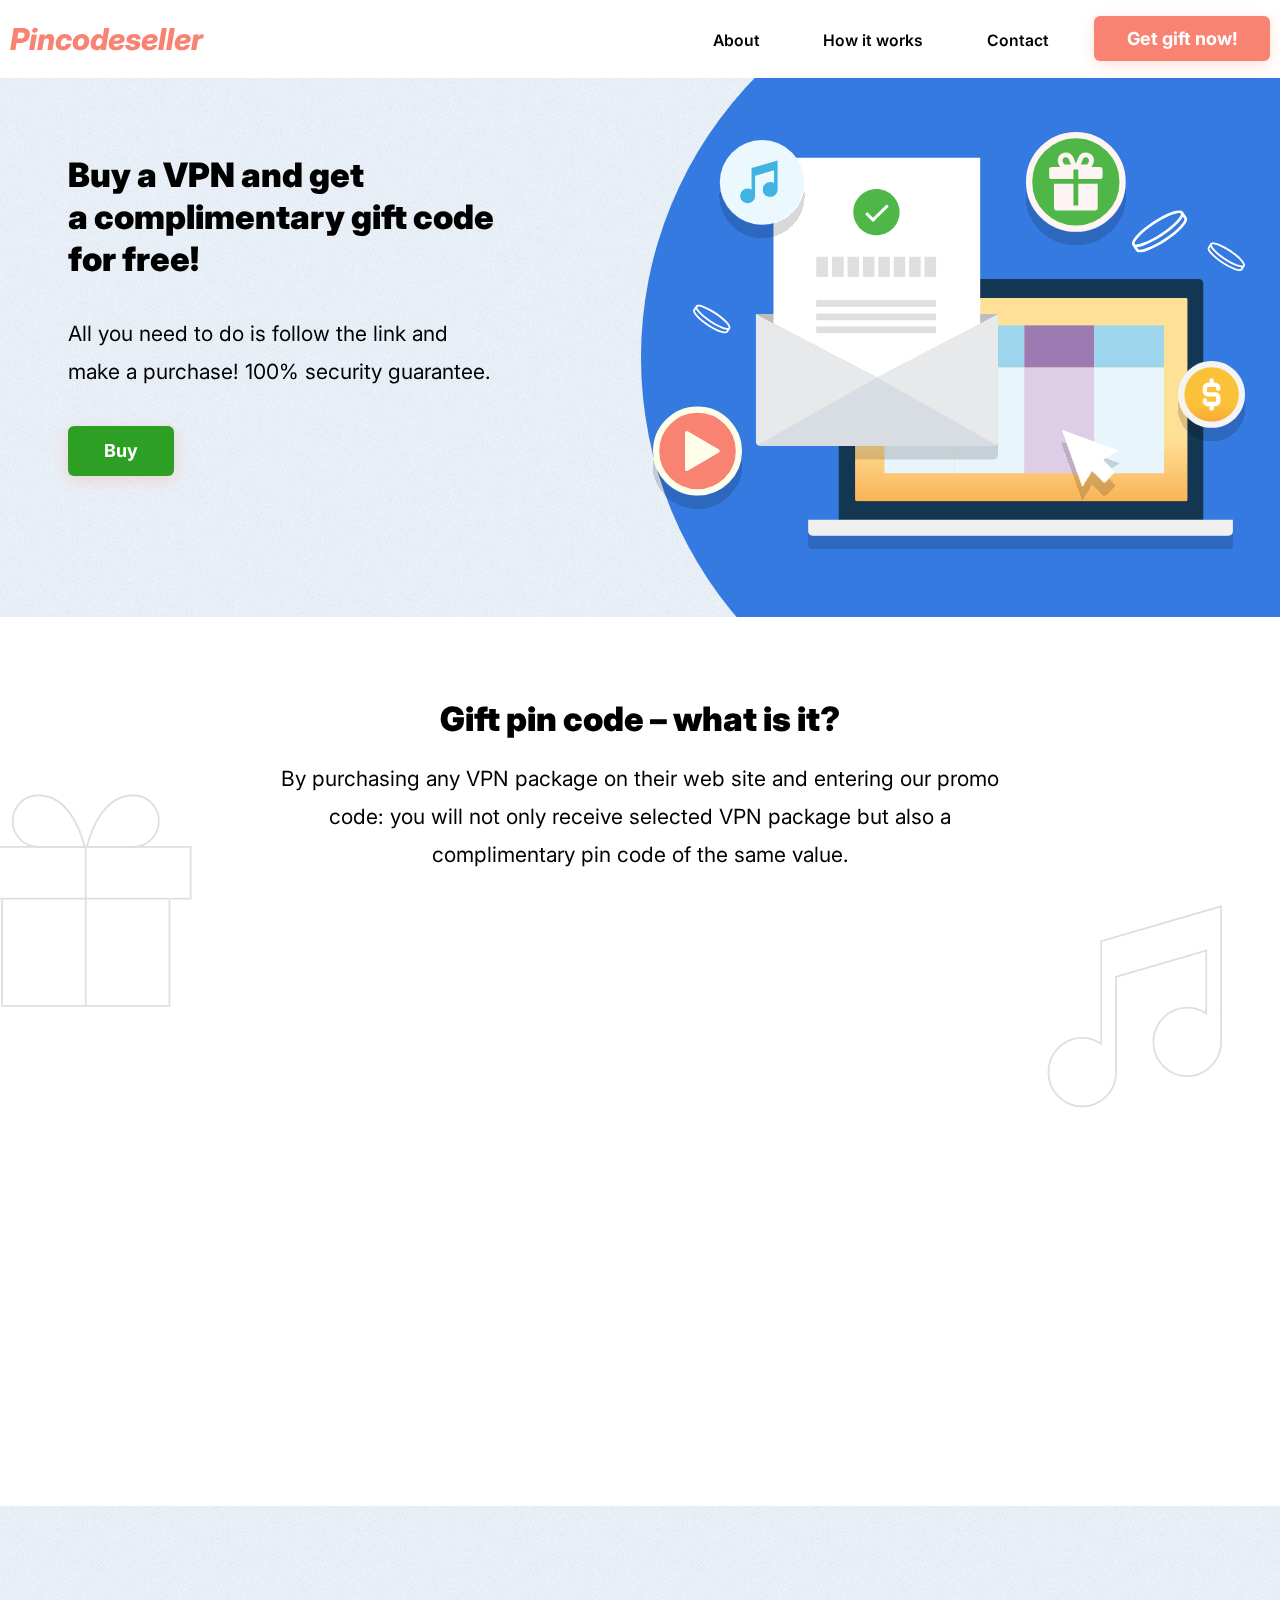
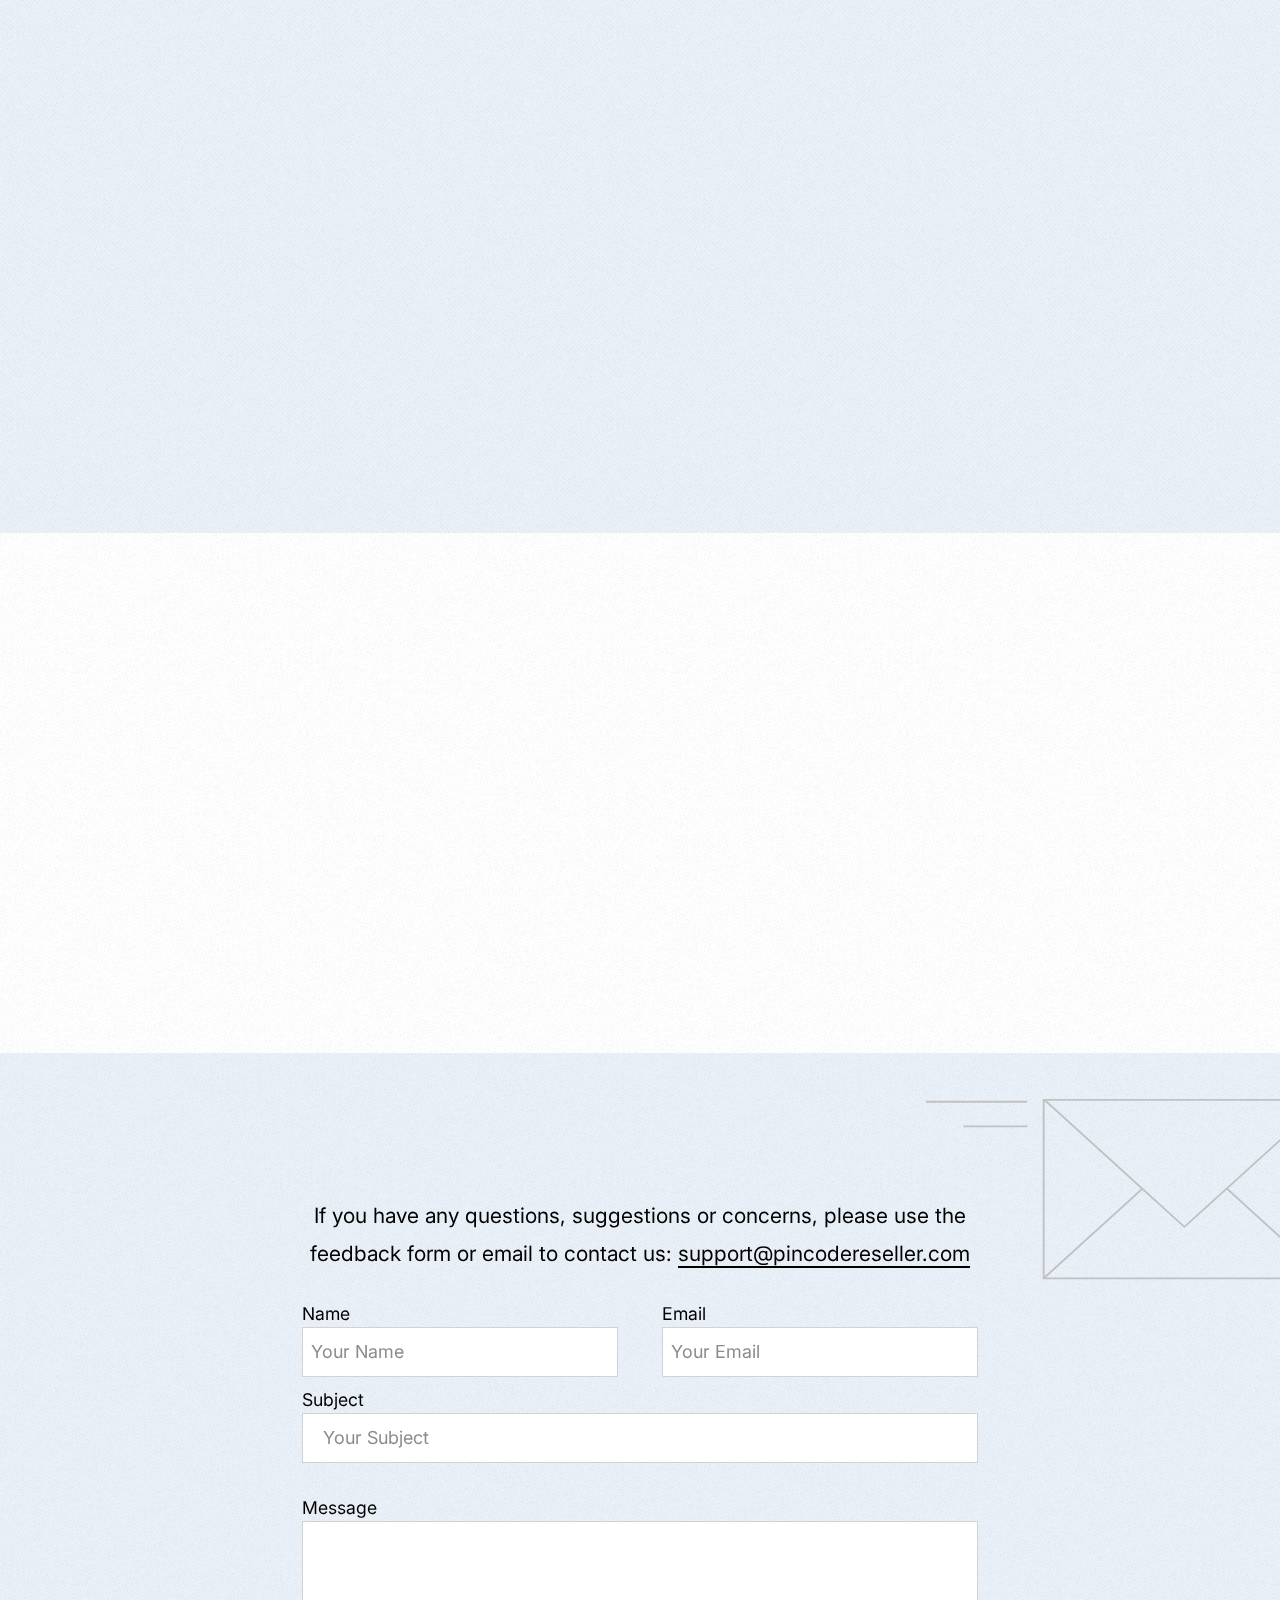
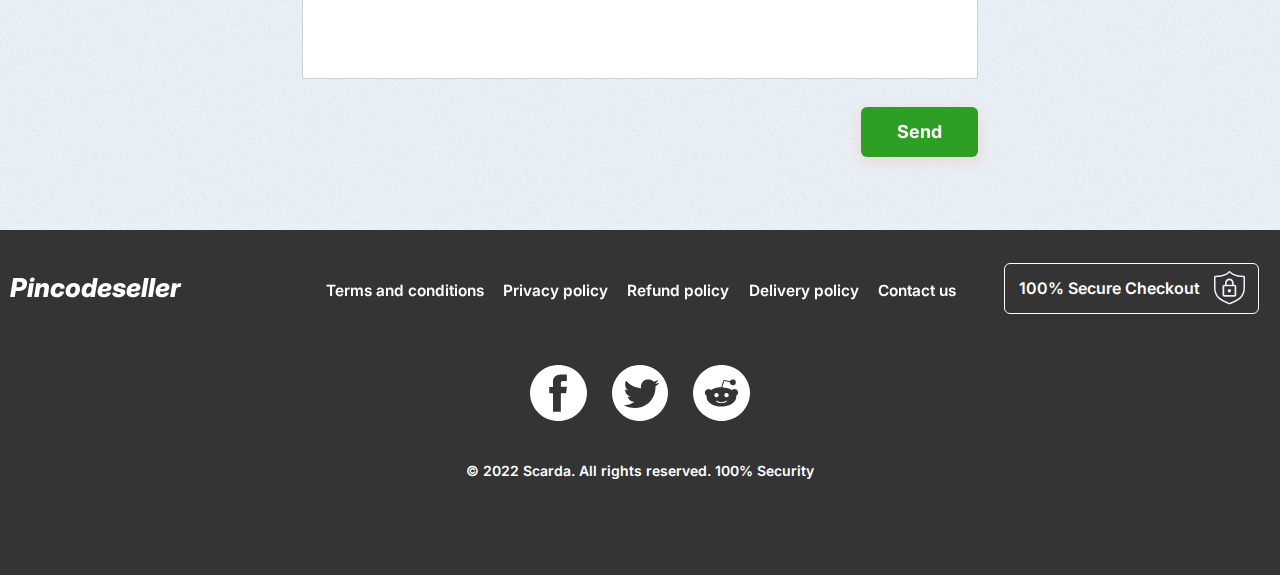
==== commit 7e165259: "Add files via upload" ====
--- a/home.html
+++ b/home.html
@@ -6,7 +6,7 @@
 	<meta charset="UTF-8">
 	<meta name="format-detection" content="telephone=no">
 	<!-- <style>body{opacity: 0;}</style> -->
-	<link rel="stylesheet" href="css/style.min.css?_v=20230714171938">
+	<link rel="stylesheet" href="css/style.min.css?_v=20230714221623">
 	<link rel="shortcut icon" href="favicon.ico">
 	<!-- <meta name="robots" content="noindex, nofollow"> -->
 	<meta name="viewport" content="width=device-width, initial-scale=1.0">
@@ -55,13 +55,13 @@
 					</div>
 				</div>
 			</section>
-			<section class="page__about about animation " id="about" data-prlx-parent data-watch="navigator" data-watch data-watch-threshold="0.3">
+			<section class="page__about about" id="about" data-prlx-parent data-watch="navigator" data-watch data-watch-threshold="0.3">
 				<div class="about__container">
 					<div class='about__tecstures' data-prlx><img src="img/tecstures.svg" alt=""></div>
-					<h2 class="about__title title" data-watch data-watch-once>
+					<h2 class="about__title title" data-watch>
 						Gift pin code – what is it?
 					</h2>
-					<div class="about__text text" data-watch data-watch-once>
+					<div class="about__text text" data-watch>
 						<p>
 							By purchasing any VPN package on their web site and entering our promo code: you will not only receive selected VPN package but also a complimentary pin code of the same value.
 						</p>
@@ -71,28 +71,28 @@
 							<div class="item-about__image">
 								<img src="img/About/01.svg" alt="Image">
 							</div>
-							<h5 class="icon-about__title">SHOP</h5>
-							<div class="icon-about__text text">Online shopping service</div>
-						</div>
-						<div class="about__icon" data-da=".item-about_1, 480" data-watch>
-							<img src="img/About/plus.svg" alt="Icon">
+							<h5 class="item-about__title">SHOP</h5>
+							<div class="item-about__text">Online shopping service</div>
+							<div class="about__icon about__icon_1" data-watch>
+								<img src="img/About/plus.svg" alt="Icon">
+							</div>
 						</div>
 						<div class="about__item item-about item-about_2" data-watch>
 							<div class="item-about__image">
 								<img src="img/About/02.svg" alt="Image">
 							</div>
-							<h5 class="icon-about__title">SERVICE</h5>
-							<div class="icon-about__text text">Digital collaborator <br> and e-commerce partner</div>
-						</div>
-						<div class="about__icon about__icon_2" data-da=".item-about_2, 480" data-watch>
-							<img src="img/About/equal.svg" alt="">
+							<h5 class="item-about__title">SERVICE</h5>
+							<div class="item-about__text">Digital collaborator <br> and e-commerce partner</div>
+							<div class="about__icon about__icon_2" data-da=".item-about_2, 480" data-watch>
+								<img src="img/About/equal.svg" alt="">
+							</div>
 						</div>
 						<div class="about__item item-about item-about_3" data-watch>
 							<div class="item-about__image">
 								<img src="img/About/03.svg" alt="Image">
 							</div>
-							<h5 class="icon-about__title">BENEFITS</h5>
-							<div class="icon-about__text text">With our code you get a bunch of bonuses at the shop</div>
+							<h5 class="item-about__title">BENEFITS</h5>
+							<div class="item-about__text">With our code you get a bunch of bonuses at the shop</div>
 						</div>
 					</div>
 					<a href="#" class="about__button button button_green" data-watch>
@@ -100,9 +100,9 @@
 					</a>
 				</div>
 			</section>
-			<section id="how" class="page__how how animation " data-watch="navigator" data-watch-threshold="0.3">
+			<section id="how" class="page__how how animation" data-watch="navigator" data-watch-threshold="0.3">
 				<div class="how__container">
-					<h2 class="how__title title" data-watch data-watch-once>
+					<h2 class="how__title title" data-watch>
 						How does it work?
 					</h2>
 					<div class="how__items">
@@ -156,12 +156,12 @@
 				</div>
 			</section>
 			<section class="page__amount amount">
-				<h2 class="amount__title title" data-watch data-watch-once>
+				<h2 class="amount__title title" data-watch>
 					Select code amount
 				</h2>
 				<div class="amount__container">
 					<div class="amount__items" data-watch>
-						<div class="amount__item item-amount" data-watch-threshold='0.99' data-watch data-watch_once>
+						<div class="amount__item item-amount" data-watch-threshold='0.99' data-watch>
 							<div class="item-amount__gift"> GIFT</div>
 							<h3 class="item-amount__price">
 								$ 15
@@ -171,7 +171,7 @@
 							</div>
 							<a href="success.html" type="button" class="item-amount__button button button_green">Buy</a>
 						</div>
-						<div class="amount__item item-amount" data-watch-threshold='0.99' data-watch data-watch_once>
+						<div class="amount__item item-amount" data-watch-threshold='0.99' data-watch>
 							<div class="item-amount__gift">GIFT</div>
 							<h3 class="item-amount__price">
 								$ 15
@@ -181,7 +181,7 @@
 							</div>
 							<a href="success.html" type="button" class="item-amount__button button button_green">Buy</a>
 						</div>
-						<div class="amount__item item-amount" data-watch-threshold='0.99' data-watch data-watch_once>
+						<div class="amount__item item-amount" data-watch-threshold='0.99' data-watch>
 							<div class="item-amount__gift">GIFT</div>
 							<h3 class="item-amount__price">
 								$ 15
@@ -191,7 +191,7 @@
 							</div>
 							<a href="success.html" type="button" class="item-amount__button button button_green">Buy</a>
 						</div>
-						<div class="amount__item item-amount" data-watch-threshold='0.99' data-watch data-watch_once>
+						<div class="amount__item item-amount" data-watch-threshold='0.99' data-watch>
 							<div class="item-amount__gift">GIFT</div>
 							<h3 class="item-amount__price">
 								$ 15
@@ -204,11 +204,11 @@
 					</div>
 				</div>
 			</section>
-			<section id="contact" class="page__contact animation " data-watch="navigator" data-watch-threshold="0.3">
+			<section id="contact" class="page__contact contact npmnanimation" data-watch="navigator" data-watch-threshold="0.3">
 				<div class="contact__container" data-prlx-parent>
 					<div class='contact__mail' data-prlx><img src="img/Parallax/mail.svg" alt=""></div>
 					<div class="contact__wrapper">
-						<div class="contact__title title">
+						<div class="contact__title title" data-watch>
 							Get in touch
 						</div>
 						<div class="contact__text">
@@ -286,8 +286,8 @@
 		</footer>
 	</div>
 
-	<script src="js/app.min.js?_v=20230714171938"></script>
-	<script src="https://www.google.com/recaptcha/api.js?_v=20230714171938" async defer></script>
+	<script src="js/app.min.js?_v=20230714221623"></script>
+	<script src="https://www.google.com/recaptcha/api.js?_v=20230714221623" async defer></script>
 
 
 </body>
--- a/css/style.min.css
+++ b/css/style.min.css
@@ -1 +1 @@
-@charset "UTF-8";@import url(https://fonts.googleapis.com/css?family=Inter:regular,500,600,700,800,900&display=swap);@import url(https://fonts.googleapis.com/css?family=Fira+Sans:900&display=swap);*{padding:0;margin:0;border:0}*,:after,:before{-webkit-box-sizing:border-box;box-sizing:border-box}body,html{height:100%;min-width:320px}body{color:#000;line-height:1;font-family:Inter;font-size:1.375rem;-ms-text-size-adjust:100%;-moz-text-size-adjust:100%;-webkit-text-size-adjust:100%;-webkit-font-smoothing:antialiased;-moz-osx-font-smoothing:grayscale}button,input,textarea{font-family:Inter;font-size:inherit;line-height:inherit}button{cursor:pointer;color:inherit;background-color:transparent}a{color:inherit;text-decoration:none}ul li{list-style:none}img{vertical-align:top}h1,h2,h3,h4,h5,h6{font-weight:inherit;font-size:inherit}.lock body{overflow:hidden;-ms-touch-action:none;touch-action:none;-ms-scroll-chaining:none;overscroll-behavior:none}.wrapper{min-height:100%;display:-webkit-box;display:-ms-flexbox;display:flex;-webkit-box-orient:vertical;-webkit-box-direction:normal;-ms-flex-direction:column;flex-direction:column;overflow:hidden}@supports (overflow:clip){.wrapper{overflow:clip}}.wrapper>main{-webkit-box-flex:1;-ms-flex:1 1 auto;flex:1 1 auto}.wrapper>*{min-width:0}[class*=__container]{max-width:91.25rem;margin:0 auto;padding:0 .625rem}.form__error{color:#e92e2e;font-size:.875rem;line-height:150%}.form__success{display:none;height:3.125rem;width:100%;-webkit-box-pack:center;-ms-flex-pack:center;justify-content:center;-webkit-box-align:center;-ms-flex-align:center;align-items:center;color:#3f793a;font-size:1.125rem;font-weight:500;line-height:150%;border:1px solid rgba(32,32,32,.2);background:#dff0d8}.form__fail{display:none;height:3.125rem;width:100%;-webkit-box-pack:center;-ms-flex-pack:center;justify-content:center;-webkit-box-align:center;-ms-flex-align:center;align-items:center;color:#e92e2e;font-size:1.125rem;font-weight:500;line-height:150%;border:1px solid rgba(32,32,32,.2);background:#ffbaba}._form-error .form__fail{display:none}input[type=email],input[type=tel],input[type=text],textarea{-webkit-appearance:none;-moz-appearance:none;appearance:none}.input{font-size:1.125rem;margin-top:.25rem;height:3.125rem;border-radius:0!important;width:100%;display:block;padding:0 20px;border:1px solid rgba(32,32,32,.2)}.input_small{padding:0 20px 0 8px}.input._form-focus{border:1px solid #000}.input._form-error{border:1px solid #e92e2e}.input[placeholder]:not([data-placeholder-nohiden])::-webkit-input-placeholder{-webkit-transition:opacity .3s;transition:opacity .3s;color:#8e8b8b;font-size:1.125rem;line-height:150%}.input[placeholder]:not([data-placeholder-nohiden])::-moz-placeholder{-moz-transition:opacity .3s;transition:opacity .3s;color:#8e8b8b;font-size:1.125rem;line-height:150%}.input[placeholder]:not([data-placeholder-nohiden]):-ms-input-placeholder{-ms-transition:opacity .3s;transition:opacity .3s;color:#8e8b8b;font-size:1.125rem;line-height:150%}.input[placeholder]:not([data-placeholder-nohiden])::-ms-input-placeholder{-ms-transition:opacity .3s;transition:opacity .3s;color:#8e8b8b;font-size:1.125rem;line-height:150%}.input[placeholder]:not([data-placeholder-nohiden])::placeholder{-webkit-transition:opacity .3s;transition:opacity .3s;color:#8e8b8b;font-size:1.125rem;line-height:150%}.input[placeholder]:not([data-placeholder-nohiden]):focus::-webkit-input-placeholder{opacity:0}.input[placeholder]:not([data-placeholder-nohiden]):focus::-moz-placeholder{opacity:0}.input[placeholder]:not([data-placeholder-nohiden]):focus:-ms-input-placeholder{opacity:0}.input[placeholder]:not([data-placeholder-nohiden]):focus::-ms-input-placeholder{opacity:0}.input[placeholder]:not([data-placeholder-nohiden]):focus::placeholder{opacity:0}textarea.input{padding-top:.6875rem;resize:none}body::after{content:"";background-color:rgba(0,0,0,.5);position:fixed;width:100%;height:100%;top:0;left:0;opacity:0;-webkit-transition:opacity .8s ease 0s;transition:opacity .8s ease 0s;pointer-events:none;z-index:149}.popup-show body::after{opacity:1}.popup{position:fixed;top:0;left:0;bottom:0;right:0;padding:30px 10px;-webkit-transition:visibility .8s ease 0s;transition:visibility .8s ease 0s;visibility:hidden;pointer-events:none}.popup_show{z-index:150;visibility:visible;overflow:auto;pointer-events:auto}.popup_show .popup__content{visibility:visible;-webkit-transform:scale(1);-ms-transform:scale(1);transform:scale(1)}.popup__wrapper{display:-webkit-box;display:-ms-flexbox;display:flex;-webkit-box-orient:vertical;-webkit-box-direction:normal;-ms-flex-direction:column;flex-direction:column;-webkit-box-align:center;-ms-flex-align:center;align-items:center;min-height:100%;-webkit-box-flex:1;-ms-flex:1 1 auto;flex:1 1 auto;width:100%;display:flex;-webkit-box-pack:center;-ms-flex-pack:center;justify-content:center;align-items:center}.popup__content{visibility:hidden;-webkit-transform:scale(0);-ms-transform:scale(0);transform:scale(0);-webkit-transition:-webkit-transform .3s ease 0s;transition:-webkit-transform .3s ease 0s;transition:transform .3s ease 0s;transition:transform .3s ease 0s,-webkit-transform .3s ease 0s;background-color:#eee;padding:20px;width:100%;max-width:900px;border-radius:20px}.lock .popup__content{visibility:visible}[class*=-ibg]{position:relative}[class*=-ibg] img{position:absolute;width:100%;height:100%;top:0;left:0;-o-object-fit:cover;object-fit:cover}[class*=-ibg_contain] img{-o-object-fit:contain;object-fit:contain}.logo{font-style:italic;font-weight:800;padding:.3125rem 0;z-index:41;-webkit-transition:all .3s;transition:all .3s}.button{display:-webkit-inline-box;display:-ms-inline-flexbox;display:inline-flex;color:#fff;font-size:1.125rem;font-weight:700;border-radius:.375rem;background:#f98373;-webkit-box-shadow:0 4px 15px 0 rgba(253,116,56,.2);box-shadow:0 4px 15px 0 rgba(253,116,56,.2);padding:1rem 2.25rem;-webkit-transition:all .3s;transition:all .3s}.button:active{background:-webkit-gradient(linear,left bottom,left top,from(rgba(0,0,0,.2)),to(rgba(0,0,0,.2))),#f98373;background:linear-gradient(0deg,rgba(0,0,0,.2) 0,rgba(0,0,0,.2) 100%),#f98373;-webkit-box-shadow:0 4px 15px 0 rgba(253,116,56,.2);box-shadow:0 4px 15px 0 rgba(253,116,56,.2)}.button_green{background:#2e9f25}.button_green:active{background:-webkit-gradient(linear,left bottom,left top,from(rgba(0,0,0,.2)),to(rgba(0,0,0,.2))),#2e9f25;background:linear-gradient(0deg,rgba(0,0,0,.2) 0,rgba(0,0,0,.2) 100%),#2e9f25}.button_white{background:#fff;color:#000}.button_white:active{background:-webkit-gradient(linear,left bottom,left top,from(rgba(0,0,0,.2)),to(rgba(0,0,0,.2))),#fff;background:linear-gradient(0deg,rgba(0,0,0,.2) 0,rgba(0,0,0,.2) 100%),#fff}@-webkit-keyframes jump{0%{-webkit-transform:scale(1);transform:scale(1);-webkit-box-shadow:0 1px 2px rgba(0,0,0,.15);box-shadow:0 1px 2px rgba(0,0,0,.15)}100%{-webkit-transform:scale(1.05);transform:scale(1.05);-webkit-box-shadow:0 5px 25px rgba(0,0,0,.1);box-shadow:0 5px 25px rgba(0,0,0,.1)}}@keyframes jump{0%{-webkit-transform:scale(1);transform:scale(1);-webkit-box-shadow:0 1px 2px rgba(0,0,0,.15);box-shadow:0 1px 2px rgba(0,0,0,.15)}100%{-webkit-transform:scale(1.05);transform:scale(1.05);-webkit-box-shadow:0 5px 25px rgba(0,0,0,.1);box-shadow:0 5px 25px rgba(0,0,0,.1)}}.title{text-align:center;font-weight:900;line-height:125%}.text{line-height:150%}.header{position:fixed;top:0;left:0;width:100%;background-color:#fff;z-index:40}.header__open{display:none;background:#e9eff7;margin:0 -1.25rem;text-align:center;padding:1.25rem 1.875rem 2.5rem 1.875rem}.menu-open .header__open{display:block}.open__title{font-weight:900;line-height:125%}.header__container{position:relative;display:-webkit-box;display:-ms-flexbox;display:flex;-webkit-box-align:center;-ms-flex-align:center;align-items:center;height:100%}.header__logo{color:#f98373;-webkit-transition:all .3s;transition:all .3s}.menu-open .header__logo{text-align:center;opacity:1;position:fixed;width:100%;margin-left:-.625rem}.header__menu{-webkit-box-flex:1;-ms-flex:1 1 auto;flex:1 1 auto}.header__actions{display:-webkit-box;display:-ms-flexbox;display:flex;-webkit-box-orient:horizontal;-webkit-box-direction:normal;-ms-flex-direction:row;flex-direction:row;gap:.9375rem;-webkit-box-align:center;-ms-flex-align:center;align-items:center}.menu__list{margin-bottom:auto;display:-webkit-box;display:-ms-flexbox;display:flex;-ms-flex-wrap:wrap;flex-wrap:wrap;-webkit-box-orient:horizontal;-webkit-box-direction:normal;-ms-flex-direction:row;flex-direction:row;-webkit-box-pack:end;-ms-flex-pack:end;justify-content:flex-end;z-index:40}.menu-open .menu__list{padding-bottom:1.875rem}.menu__link{line-height:normal;position:relative;-webkit-transition:all .3s;transition:all .3s;font-weight:600}.menu__link::after{-webkit-transition:all .3s;transition:all .3s;content:"";bottom:-.0875rem;left:0;width:100%;position:absolute;height:.09375rem;background-color:#000;opacity:0}.menu__link._active,.menu__link:active{color:#f98373}.menu__link._active::after,.menu__link:active::after{background-color:#f98373}.header__button{padding:.84375rem 2.03125rem;-webkit-animation:blink 1.5s ease-out infinite;animation:blink 1.5s ease-out infinite}@-webkit-keyframes blink{0%{opacity:1}30%{opacity:.8}100%{opacity:1}}@keyframes blink{0%{opacity:1}30%{opacity:.8}100%{opacity:1}}.open__text{margin:1.25rem 0;font-size:1rem;line-height:180%}.icon-menu{display:none}.footer{background:#343434}.footer__container{display:-webkit-box;display:-ms-flexbox;display:flex;-webkit-box-align:center;-ms-flex-align:center;align-items:center;-webkit-box-orient:vertical;-webkit-box-direction:normal;-ms-flex-direction:column;flex-direction:column;padding-top:2.0625rem}.footer__head{display:-webkit-box;display:-ms-flexbox;display:flex;width:100%}.footer__menu{-webkit-box-flex:1;-ms-flex:1 1 auto;flex:1 1 auto;display:-webkit-box;display:-ms-flexbox;display:flex;-webkit-box-pack:end;-ms-flex-pack:end;justify-content:flex-end;-webkit-box-align:center;-ms-flex-align:center;align-items:center}.footer__button{border-radius:.375rem;border:1px solid #fff;color:#fff;font-size:1rem;font-weight:600;width:255px;height:51px;display:-webkit-box;display:-ms-flexbox;display:flex;-webkit-box-align:center;-ms-flex-align:center;align-items:center;-webkit-box-pack:center;-ms-flex-pack:center;justify-content:center;gap:.875rem}.footer__copy{color:#fff;font-size:.875rem;font-weight:600;text-align:center;line-height:120%}.footer__logo{color:#fff;font-size:1.625rem;margin:auto 0;-webkit-transition:all .3s;transition:all .3s}.menu-footer__list{display:-webkit-box;display:-ms-flexbox;display:flex;-webkit-box-orient:horizontal;-webkit-box-direction:normal;-ms-flex-direction:row;flex-direction:row;-ms-flex-wrap:wrap;flex-wrap:wrap;-webkit-box-pack:center;-ms-flex-pack:center;justify-content:center}.menu-footer__item{z-index:1}.menu-footer__link{position:relative;color:#fff;font-weight:600;-webkit-transition:all .3s;transition:all .3s;line-height:normal}.menu-footer__link::after{-webkit-transition:all .3s;transition:all .3s;content:"";bottom:-.09375rem;left:0;width:100%;position:absolute;height:.09375rem;background-color:#fff;opacity:0}.menu-footer__link:active{color:#f98373}.menu-footer__link:active::after{background-color:#f98373}.social{display:-webkit-box;display:-ms-flexbox;display:flex;gap:1.5625rem}.social__item{-webkit-transition:all .3s;transition:all .3s}.social__item img{width:100%}.buy{background-color:#ebf1f9;position:relative;overflow:hidden}.no-webp .buy::after{background:url("../img/Buy/bg 13.png"),#d3d3d3 0 0/100% 100.765% no-repeat}.buy::after{content:"";mix-blend-mode:multiply;position:absolute;width:100%;height:100%;top:0;left:0;z-index:2}.buy__container{z-index:3;position:relative;display:-webkit-box;display:-ms-flexbox;display:flex;-webkit-box-pack:justify;-ms-flex-pack:justify;justify-content:space-between;padding-bottom:4.25rem}.buy__container::after{content:"";position:absolute;border-radius:50%;background:#357ae0;right:-10.125rem}.buy__content{padding-top:1.375rem;-webkit-box-flex:0;-ms-flex:0 1 39%;flex:0 1 39%}.buy__title{font-weight:900;line-height:125%;opacity:0;-webkit-transition:all .6s .2s;transition:all .6s .2s;-webkit-transform:translate(0,-1.875rem);-ms-transform:translate(0,-1.875rem);transform:translate(0,-1.875rem)}.buy__title._watcher-view{opacity:1;-webkit-transform:translate(0,0);-ms-transform:translate(0,0);transform:translate(0,0)}.buy__text{margin:2.1875rem 0;line-height:180%;opacity:0;-webkit-transition:all .6s .35s;transition:all .6s .35s;-webkit-transform:translate(0,-1.875rem);-ms-transform:translate(0,-1.875rem);transform:translate(0,-1.875rem)}.buy__text._watcher-view{opacity:1;-webkit-transform:translate(0,0);-ms-transform:translate(0,0);transform:translate(0,0)}.buy__button{cursor:pointer;-webkit-animation:.5s jump ease infinite alternate;animation:.5s jump ease infinite alternate;opacity:0;-webkit-transition:all .8s .6s,background-color .3s;transition:all .8s .6s,background-color .3s;-webkit-transform:translate(5rem,0);-ms-transform:translate(5rem,0);transform:translate(5rem,0)}.buy__button._watcher-view{opacity:1;-webkit-transform:translate(0,0);-ms-transform:translate(0,0);transform:translate(0,0)}.buy__image{position:relative;z-index:4;max-width:47%;opacity:0;-webkit-transition:all .8s;transition:all .8s;-webkit-transform:translate(1.875rem,0);-ms-transform:translate(1.875rem,0);transform:translate(1.875rem,0)}.buy__image img{width:100%}.buy__image._watcher-view{opacity:1;-webkit-transform:translate(0,0);-ms-transform:translate(0,0);transform:translate(0,0)}.gift__button{padding:.84375rem 2.03125rem;margin-top:2.8125rem;-webkit-animation:blink 1.5s ease-out infinite;animation:blink 1.5s ease-out infinite}@keyframes blink{0%{opacity:1}30%{opacity:.8}100%{opacity:1}}.about{overflow:hidden;position:relative;-webkit-transition:all .5s;transition:all .5s}.no-webp .about::after{background:url("../img/About/bg 15.png"),#d3d3d3 0 0/100% 100.765% no-repeat}.about::after{content:"";mix-blend-mode:multiply;position:absolute;width:100%;height:110%;top:0;left:0;z-index:2}.about__container{text-align:center;position:relative;z-index:3}.about__tecstures{position:absolute;width:100%;height:21.625rem;top:2.875rem;left:0;z-index:-1}.about__tecstures img{width:100%}.about__title{opacity:0;-webkit-transition:all .6s 0s;transition:all .6s 0s;-webkit-transform:translate(0,1.875rem);-ms-transform:translate(0,1.875rem);transform:translate(0,1.875rem)}.about__title._watcher-view{opacity:1;-webkit-transform:translate(0,0);-ms-transform:translate(0,0);transform:translate(0,0)}.about__text{line-height:180%;max-width:55%;margin:0 auto;margin-top:1.25rem;opacity:0;-webkit-transition:all .6s .2s;transition:all .6s .2s;-webkit-transform:translate(0,1.875rem);-ms-transform:translate(0,1.875rem);transform:translate(0,1.875rem)}.about__text._watcher-view{opacity:1;-webkit-transform:translate(0,0);-ms-transform:translate(0,0);transform:translate(0,0)}.about__items{display:-webkit-box;display:-ms-flexbox;display:flex;-webkit-box-pack:center;-ms-flex-pack:center;justify-content:center}.about__button{-webkit-animation:.5s jump ease infinite alternate;animation:.5s jump ease infinite alternate;opacity:0;-webkit-transition:all .8s .5s,background-color .3s;transition:all .8s .5s,background-color .3s;-webkit-transform:translate(1.875rem,0);-ms-transform:translate(1.875rem,0);transform:translate(1.875rem,0)}.about__button._watcher-view{opacity:1;-webkit-transform:translate(0,0);-ms-transform:translate(0,0);transform:translate(0,0)}.about__icon{height:100%;position:relative;opacity:0;-webkit-transition:all .6s .35s;transition:all .6s .35s;-webkit-transform:translate(0,1.875rem);-ms-transform:translate(0,1.875rem);transform:translate(0,1.875rem)}.about__icon img{position:absolute;width:100%;top:5.375rem;left:0}.about__icon._watcher-view{opacity:1;-webkit-transform:translate(0,0);-ms-transform:translate(0,0);transform:translate(0,0)}.about .about__icon_2{opacity:0;-webkit-transition:all .6s .85s;transition:all .6s .85s;-webkit-transform:translate(0,1.875rem);-ms-transform:translate(0,1.875rem);transform:translate(0,1.875rem)}.about .about__icon_2 img{top:6.375rem}.about .about__icon_2._watcher-view{opacity:1;-webkit-transform:translate(0,0);-ms-transform:translate(0,0);transform:translate(0,0)}.item-about__image{width:71%;margin:0 auto}.item-about__image img{width:100%}.item-about_1{opacity:0;-webkit-transition:all 1.1s .2s;transition:all 1.1s .2s;-webkit-transform:translate(0,1.875rem);-ms-transform:translate(0,1.875rem);transform:translate(0,1.875rem)}.item-about_1._watcher-view{opacity:1;-webkit-transform:translate(0,0);-ms-transform:translate(0,0);transform:translate(0,0)}.item-about_2{opacity:0;-webkit-transition:all 1.1s .6s;transition:all 1.1s .6s;-webkit-transform:translate(0,1.875rem);-ms-transform:translate(0,1.875rem);transform:translate(0,1.875rem)}.item-about_2._watcher-view{opacity:1;-webkit-transform:translate(0,0);-ms-transform:translate(0,0);transform:translate(0,0)}.item-about_3{opacity:0;-webkit-transition:all 1.1s 1s;transition:all 1.1s 1s;-webkit-transform:translate(0,1.875rem);-ms-transform:translate(0,1.875rem);transform:translate(0,1.875rem)}.item-about_3._watcher-view{opacity:1;-webkit-transform:translate(0,0);-ms-transform:translate(0,0);transform:translate(0,0)}.icon-about__title{font-weight:600;line-height:150%;margin-bottom:.3125rem}.how{-webkit-transition:all .5s;transition:all .5s;background-color:#ebf1f9;position:relative}.no-webp .how::after{background:url("../img/Buy/bg 13.png"),#d3d3d3 0 0/100% 100.765% no-repeat}.how::after{content:"";mix-blend-mode:multiply;position:absolute;width:100%;height:100%;top:0;left:0;z-index:2}.how__container{position:relative;z-index:4}.how__title{opacity:0;-webkit-transition:all .6s 0s;transition:all .6s 0s;-webkit-transform:translate(0,1.875rem);-ms-transform:translate(0,1.875rem);transform:translate(0,1.875rem)}.how__title._watcher-view{opacity:1;-webkit-transform:translate(0,0);-ms-transform:translate(0,0);transform:translate(0,0)}.how__items{padding:0 2.5rem 0 3.75rem;display:-ms-grid;display:grid;-webkit-box-pack:center;-ms-flex-pack:center;justify-content:center;-ms-grid-columns:minmax(auto,27.0625rem) minmax(auto,27.0625rem);grid-template-columns:minmax(auto,27.0625rem) minmax(auto,27.0625rem)}.how__item{display:-webkit-inline-box;display:-ms-inline-flexbox;display:inline-flex;-webkit-box-orient:vertical;-webkit-box-direction:normal;-ms-flex-direction:column;flex-direction:column}.item-how:nth-child(1){opacity:0;-webkit-transition:all .8s .2s;transition:all .8s .2s}.item-how:nth-child(2){opacity:0;-webkit-transition:all .8s .45s;transition:all .8s .45s}.item-how:nth-child(3){opacity:0;-webkit-transition:all .8s .7s;transition:all .8s .7s}.item-how:nth-child(4){opacity:0;-webkit-transition:all .8s .95s;transition:all .8s .95s}.item-how{-webkit-transform:translate(0,1.875rem);-ms-transform:translate(0,1.875rem);transform:translate(0,1.875rem);position:relative}.item-how._watcher-view{opacity:1;-webkit-transform:translate(0,0);-ms-transform:translate(0,0);transform:translate(0,0)}.item-how__title{font-weight:600;line-height:150%}.item-how__text{line-height:180%}.item-how__number{color:#fff;font-family:Fira Sans;font-weight:900;line-height:150%;display:-webkit-box;display:-ms-flexbox;display:flex;-webkit-box-align:center;-ms-flex-align:center;align-items:center;-webkit-box-pack:center;-ms-flex-pack:center;justify-content:center;position:absolute;top:-.5rem;left:-3.4375rem;border-radius:50%;background:#357ae0;-webkit-box-shadow:0 4px 15px 0 rgba(1,71,255,.2);box-shadow:0 4px 15px 0 rgba(1,71,255,.2);-webkit-filter:drop-shadow(0 4px 15px rgba(53, 122, 224, .2));filter:drop-shadow(0 4px 15px rgba(53, 122, 224, .2))}.amount{position:relative}.no-webp .amount::after{background:url("../img/About/bg 15.png"),#d3d3d3 0 0/100% 100.765% no-repeat}.amount::after{content:"";mix-blend-mode:multiply;position:absolute;width:100%;height:100%;top:0;left:0;z-index:2}.amount__container{position:relative;z-index:3}.amount__title{opacity:0;-webkit-transition:all .6s 0s;transition:all .6s 0s;-webkit-transform:translate(0,1.875rem);-ms-transform:translate(0,1.875rem);transform:translate(0,1.875rem)}.amount__title._watcher-view{opacity:1;-webkit-transform:translate(0,0);-ms-transform:translate(0,0);transform:translate(0,0)}.amount__items{display:-webkit-box;display:-ms-flexbox;display:flex;min-width:47.8125rem;padding-bottom:1.25rem}.item-amount>*{-webkit-transition:all .35s;transition:all .35s}.item-amount{cursor:pointer;border-radius:.375rem;background:#e9eff7;position:relative;overflow:hidden;padding:2.75rem 3.1875rem;display:-webkit-box;display:-ms-flexbox;display:flex;-webkit-box-orient:vertical;-webkit-box-direction:normal;-ms-flex-direction:column;flex-direction:column;-webkit-box-align:center;-ms-flex-align:center;align-items:center;-webkit-transition:all .4s;transition:all .4s}.item-amount__gift{position:absolute;-webkit-transform:rotate(45deg);-ms-transform:rotate(45deg);transform:rotate(45deg);top:.875rem;right:-2.5rem;background:#357ae0;-webkit-box-shadow:0 4px 15px 0 rgba(1,71,255,.2);box-shadow:0 4px 15px 0 rgba(1,71,255,.2);width:9rem;height:1.875rem;text-align:center;color:#fff;font-size:1rem;font-weight:900;padding:auto 0;line-height:1.8125rem}.item-amount__price{color:#000;text-align:center;font-size:40px;font-family:Inter;font-style:normal;font-weight:700;line-height:30.5px}.item-amount__text{color:#000;text-align:center;font-size:1rem;line-height:150%}.contact{background-color:#ebf1f9;position:relative;background-position:cover}.no-webp .contact::after{background:url("../img/Buy/bg 13.png"),#d3d3d3 0 0/100% 100.765% no-repeat}.contact::after{content:"";mix-blend-mode:multiply;position:absolute;width:100%;height:100%;top:0;left:0;z-index:2}.contact__container{position:relative;z-index:4;overflow:visible}.contact__mail{position:absolute;width:31.357143%;height:21.625rem;right:-2.9375rem;z-index:0}.contact__mail img{width:100%}.contact__wrapper{max-width:46.5rem;margin:0 auto}.contact__text{line-height:180%;text-align:center;margin-top:1.25rem}.contact__text a{border-bottom:2px solid #000}.form{padding:0 2.125rem}.form__items{display:-ms-grid;display:grid;-ms-grid-columns:1fr 1fr;grid-template-columns:1fr 1fr;margin-bottom:.625rem}.form__bottom{display:-webkit-box;display:-ms-flexbox;display:flex;-webkit-box-pack:justify;-ms-flex-pack:justify;justify-content:space-between;-webkit-box-align:end;-ms-flex-align:end;align-items:flex-end;margin-bottom:1.875rem}.policy{position:relative}.no-webp .policy::after{background:url("../img/Buy/bg 13.png"),#d3d3d3 0 0/100% 100.765% no-repeat}.policy::after{content:"";mix-blend-mode:multiply;position:absolute;width:100%;height:100%;top:0;left:0;z-index:2}.policy__container{padding:0 .625rem}.policy__title{background:#3eb572;display:-webkit-box;display:-ms-flexbox;display:flex;-webkit-box-orient:vertical;-webkit-box-direction:normal;-ms-flex-direction:column;flex-direction:column;-webkit-box-align:center;-ms-flex-align:center;align-items:center;color:#fff;font-weight:900;line-height:125%}.policy__title_terms{background:#9462bc}.policy__title_privacy{background:#d46f63}.policy__title_delivery{background:#357ae0}.policy__content{max-width:66.478873%;margin:0 auto;line-height:180%;display:-webkit-box;display:-ms-flexbox;display:flex;-webkit-box-orient:vertical;-webkit-box-direction:normal;-ms-flex-direction:column;flex-direction:column;gap:2.8125rem}.item-policy__label{font-weight:600}.success{display:-webkit-box;display:-ms-flexbox;display:flex;-webkit-box-orient:vertical;-webkit-box-direction:normal;-ms-flex-direction:column;flex-direction:column}.success__header{position:fixed;top:0;left:0;width:100%;background:#357ae0;color:#fff;font-style:italic;font-weight:800;display:-webkit-box;display:-ms-flexbox;display:flex;-webkit-box-align:center;-ms-flex-align:center;align-items:center;-webkit-box-pack:center;-ms-flex-pack:center;justify-content:center}.success__container{display:-webkit-box;display:-ms-flexbox;display:flex;-webkit-box-orient:vertical;-webkit-box-direction:normal;-ms-flex-direction:column;flex-direction:column;-webkit-box-align:center;-ms-flex-align:center;align-items:center;text-align:center;-webkit-box-flex:1;-ms-flex:1 1 auto;flex:1 1 auto}.success__title{font-size:2rem;font-weight:800;line-height:125%}.success__label{margin-top:.375rem;color:#7b7d80;font-size:1.125rem;font-weight:500;line-height:180%}.success__pin{text-align:center}.success__text{max-width:50%;font-size:1.125rem;line-height:180%;display:-webkit-box;display:-ms-flexbox;display:flex;-webkit-box-orient:vertical;-webkit-box-direction:normal;-ms-flex-direction:column;flex-direction:column;gap:1.875rem;margin-bottom:1.875rem}.success__footer{padding-bottom:3.4375rem;display:-webkit-box;display:-ms-flexbox;display:flex;-ms-flex-wrap:wrap;flex-wrap:wrap;gap:.3125rem;-webkit-box-align:center;-ms-flex-align:center;align-items:center;-webkit-box-pack:center;-ms-flex-pack:center;justify-content:center}.success__footer span{color:#616161;text-align:center;font-size:.75rem}.footer__link{color:#616161;text-align:center;font-size:.75rem}.pin__number{margin-top:1.25rem;width:27.4375rem;background:#eee;height:3.3125rem;font-size:1.1875rem;font-weight:800;display:-webkit-box;display:-ms-flexbox;display:flex;-webkit-box-align:center;-ms-flex-align:center;align-items:center;-webkit-box-pack:center;-ms-flex-pack:center;justify-content:center}.pin__amount{margin-top:1.25rem;font-size:1.1875rem}@media (min-width:41.875em){.how__item{border-radius:1.25rem;border:1px solid #357ae0;background:#fff;-webkit-box-shadow:0 4px 15px 0 rgba(1,71,255,.2);box-shadow:0 4px 15px 0 rgba(1,71,255,.2);padding:1.25rem 2.625rem 1.875rem 4.375rem}.item-how__text{max-width:20rem}}@media (min-width:47.99875em){.gift__button{display:none;margin-top:4.25rem}.amount__item:nth-child(1){opacity:0;-webkit-transition:opacity .6s 1s,-webkit-transform .6s 1s;transition:opacity .6s 1s,-webkit-transform .6s 1s;transition:opacity .6s 1s,transform .6s 1s;transition:opacity .6s 1s,transform .6s 1s,-webkit-transform .6s 1s;-webkit-transform:translate(0,1.875rem);-ms-transform:translate(0,1.875rem);transform:translate(0,1.875rem)}.amount__item:nth-child(1)._watcher-view{opacity:1;-webkit-transform:translate(0,0);-ms-transform:translate(0,0);transform:translate(0,0)}.amount__item:nth-child(2){opacity:0;-webkit-transition:opacity .6s .75s,-webkit-transform .6s .75s;transition:opacity .6s .75s,-webkit-transform .6s .75s;transition:opacity .6s .75s,transform .6s .75s;transition:opacity .6s .75s,transform .6s .75s,-webkit-transform .6s .75s;-webkit-transform:translate(0,1.875rem);-ms-transform:translate(0,1.875rem);transform:translate(0,1.875rem)}.amount__item:nth-child(2)._watcher-view{opacity:1;-webkit-transform:translate(0,0);-ms-transform:translate(0,0);transform:translate(0,0)}.amount__item:nth-child(3){opacity:0;-webkit-transition:opacity .6s .5s,-webkit-transform .6s .5s;transition:opacity .6s .5s,-webkit-transform .6s .5s;transition:opacity .6s .5s,transform .6s .5s;transition:opacity .6s .5s,transform .6s .5s,-webkit-transform .6s .5s;-webkit-transform:translate(0,1.875rem);-ms-transform:translate(0,1.875rem);transform:translate(0,1.875rem)}.amount__item:nth-child(3)._watcher-view{opacity:1;-webkit-transform:translate(0,0);-ms-transform:translate(0,0);transform:translate(0,0)}.amount__item:nth-child(4){opacity:0;-webkit-transition:opacity .6s .25s,-webkit-transform .6s .25s;transition:opacity .6s .25s,-webkit-transform .6s .25s;transition:opacity .6s .25s,transform .6s .25s;transition:opacity .6s .25s,transform .6s .25s,-webkit-transform .6s .25s;-webkit-transform:translate(0,1.875rem);-ms-transform:translate(0,1.875rem);transform:translate(0,1.875rem)}.amount__item:nth-child(4)._watcher-view{opacity:1;-webkit-transform:translate(0,0);-ms-transform:translate(0,0);transform:translate(0,0)}}@media (min-width:87.5em){.buy__container::after{width:53rem}.buy__container::after{height:53rem}.buy__container::after{top:-3.3125rem}.buy__content{padding-left:4.4375rem}.buy__image{margin-right:1.9375rem}.about__items{gap:1.5625rem}.about__icon{width:5.4375rem}.item-about{width:22.1875rem}.icon-about__title{font-size:1.75rem}.icon-about__text{font-size:1.375rem}.how__items{-webkit-column-gap:9.25rem;-moz-column-gap:9.25rem;column-gap:9.25rem}.item-how{min-height:10.375rem}}@media (min-width:91.25em){textarea.input{height:10.25rem}.title{font-size:2.1875rem}.text{font-size:1.375rem}.header{height:5.3125rem}.open__title{font-size:2.1875rem}.header__logo{font-size:2rem}.menu__list{gap:4.375rem}.footer__container{padding-bottom:6.5625rem}.menu-footer__list{gap:1.25rem}.menu-footer__link{font-size:1rem}.social{margin-top:3.4375rem}.social{margin-bottom:2.75rem}.social__item{width:3.75rem}.buy__container{padding-top:9.8125rem}.buy__title{font-size:2.1875rem}.buy__text{font-size:1.375rem}.about{margin-bottom:6.375rem}.about__container{padding-top:5.5625rem}.about__items{margin-top:3.5625rem}.about__button{margin-top:3.75rem}.icon-about__title{margin-top:2.0625rem}.how__container{padding-top:5.9375rem}.how__container{padding-bottom:5.625rem}.how__items{margin-top:3.5625rem}.how__items{row-gap:2.75rem}.item-how__title{font-size:1.75rem}.item-how__text{margin-top:.625rem}.item-how__text{font-size:1.125rem}.item-how__number{font-size:2.875rem}.item-how__number{width:5.375rem}.item-how__number{height:5.375rem}.amount{padding-top:5.625rem}.amount{padding-bottom:4.8125rem}.amount__items{margin-top:3.75rem}.amount__items{-webkit-column-gap:3.0625rem;-moz-column-gap:3.0625rem;column-gap:3.0625rem}.item-amount__text{margin-top:1rem}.item-amount__button{margin-top:1rem}.contact__container{padding-top:5.625rem}.contact__container{padding-bottom:2.6875rem}.contact__mail{top:3.4375rem}.contact__text{font-size:1.375rem}.contact__form{margin-top:1.875rem}.form__items{-webkit-column-gap:3.125rem;-moz-column-gap:3.125rem;column-gap:3.125rem}.form__label{font-size:1.125rem}.form__textarea{margin-top:2.0625rem}.form__textarea{margin-bottom:1.875rem}.policy__title{padding-top:8.8125rem}.policy__title{padding-bottom:4.125rem}.policy__title{gap:.8125rem}.policy__title{font-size:2.1875rem}.policy__icon{width:7.5rem}.policy__content{padding-top:5.625rem}.policy__content{padding-bottom:5.625rem}.policy__content{font-size:1.125rem}.success__header{height:6.25rem}.success__header{font-size:2rem}.success__container{padding-top:10.3125rem}.success__icon{width:6.25rem}.success__title{margin-top:1.4375rem}.success__pin{margin-top:2.5rem}.success__text{margin-top:3.125rem}}@media (min-width:90em){.menu__link{font-size:1rem}.header__button{margin-left:3.3125rem}.footer__button{margin-left:5.375rem}.footer__button{margin-right:1.75rem}}@media (max-width:75em){.buy__image{max-width:53%}}@media (max-width:48em){.menu__link{font-size:.9375rem}.header__button{margin-left:1.25rem}.buy__container::after{width:37.5rem}.buy__container::after{height:37.5rem}.buy__container::after{top:.0000000625rem}.buy__content{padding-left:.0000000625rem}.buy__image{margin-right:.0000000625rem}.about__items{gap:.0625rem}.about__icon{width:3.125rem}}@media (max-width:30em){.item-about{width:9.375rem}.icon-about__title{font-size:1.25rem}.icon-about__text{font-size:1rem}}@media (max-width:25em){.menu__body{padding-top:4.1875rem}}@media (max-width:20em){textarea.input{height:7.8125rem}.title{font-size:1.625rem}.text{font-size:1rem}.header{height:2.5rem}.open__title{font-size:1.625rem}.header__logo{font-size:1.25rem}.menu__list{gap:1.8125rem}.footer__container{padding-bottom:2.5rem}.menu-footer__list{gap:.9375rem}.menu-footer__link{font-size:.75rem}.social{margin-top:1.875rem}.social{margin-bottom:1.875rem}.social__item{width:2.5rem}.buy__container{padding-top:.0000000625rem}.buy__title{font-size:1.625rem}.buy__text{font-size:1rem}.about{margin-bottom:2.5rem}.about__container{padding-top:2.5rem}.about__items{margin-top:1.25rem}.about__button{margin-top:1.875rem}.icon-about__title{margin-top:1.25rem}.how__container{padding-top:2.5rem}.how__container{padding-bottom:2.5rem}.how__items{margin-top:1.25rem}.how__items{row-gap:1.25rem}.item-how__title{font-size:1.25rem}.item-how__text{margin-top:.0000000625rem}.item-how__text{font-size:1rem}.item-how__number{font-size:2.25rem}.item-how__number{width:3.5rem}.item-how__number{height:3.5rem}.amount{padding-top:2.5rem}.amount{padding-bottom:1.25rem}.amount__items{margin-top:1.25rem}.amount__items{-webkit-column-gap:.9375rem;-moz-column-gap:.9375rem;column-gap:.9375rem}.item-amount__text{margin-top:1.25rem}.item-amount__button{margin-top:2.9375rem}.contact__container{padding-top:2.5rem}.contact__container{padding-bottom:2.5rem}.contact__mail{top:.0000000625rem}.contact__text{font-size:1rem}.contact__form{margin-top:1.25rem}.form__items{-webkit-column-gap:.9375rem;-moz-column-gap:.9375rem;column-gap:.9375rem}.form__label{font-size:1rem}.form__textarea{margin-top:1.6875rem}.form__textarea{margin-bottom:1.25rem}.policy__title{padding-top:5.625rem}.policy__title{padding-bottom:2.9375rem}.policy__title{gap:1.3125rem}.policy__title{font-size:1.625rem}.policy__icon{width:6.25rem}.policy__content{padding-top:2.5rem}.policy__content{padding-bottom:2.5rem}.policy__content{font-size:1rem}.success__header{height:3.75rem}.success__header{font-size:1.75rem}.success__container{padding-top:5.625rem}.success__icon{width:5.4375rem}.success__title{margin-top:1.875rem}.success__pin{margin-top:1.875rem}.success__text{margin-top:1.875rem}}@media (max-width:73.75em){.footer__head{-webkit-box-orient:vertical;-webkit-box-direction:normal;-ms-flex-direction:column;flex-direction:column;-webkit-box-align:center;-ms-flex-align:center;align-items:center;gap:2.5rem}.footer__button{margin-left:1.5625rem}.footer__button{margin-right:.0000000625rem}}@media (max-width:73.75em) and (max-width:61.99875em){.footer__head{gap:1.875rem}}@media (max-width:61.99875em){.header__button{padding:.875rem 1.875rem}.buy__container{padding-bottom:2.5rem}.buy__text{margin-top:1.5625rem}.buy__image{max-width:57%}.about__items{-webkit-box-pack:justify;-ms-flex-pack:justify;justify-content:space-between}.about__icon img{top:3.4375rem}.about .about__icon_2 img{top:4.375rem}.how__item{padding:.9375rem 1.875rem 1.25rem 3.125rem}.item-how__number{left:-2.1875rem;top:-1.125rem}.item-amount{padding:2.5rem 1.875rem}}@media (max-width:52.5em){.item-amount__gift{height:2.8125rem;top:-.375rem;right:-3.6875rem;display:-webkit-box;display:-ms-flexbox;display:flex;-webkit-box-orient:vertical;-webkit-box-direction:normal;-ms-flex-direction:column;flex-direction:column;-webkit-box-pack:end;-ms-flex-pack:end;justify-content:flex-end}}@media (max-width:47.99875em){.menu__body{display:-webkit-box;display:-ms-flexbox;display:flex;-webkit-box-orient:vertical;-webkit-box-direction:normal;-ms-flex-direction:column;flex-direction:column;-webkit-transition:all .4s;transition:all .4s;overflow:auto;position:fixed;width:100%;height:100%;top:0;left:-100%;z-index:40;background-color:#fff;padding:5rem .9375rem 0 .9375rem}.menu__body::after{content:"";position:fixed;top:-1px;left:-100%;width:100%;background-color:#fff;z-index:41}.menu-open .menu__body{left:0}.menu-open .menu__body::after{left:0}.menu__list{-webkit-box-orient:vertical;-webkit-box-direction:normal;-ms-flex-direction:column;flex-direction:column;-webkit-box-align:center;-ms-flex-align:center;align-items:center}.menu__link{padding:.8125rem 3.875rem .9375rem 3.875rem}.menu__link._navigator-active{background:#2e9f25;color:#fff}.header__button{display:none}.header__button{padding:.625rem 1.5625rem}.icon-menu{display:block;position:relative;width:2.0625rem;height:1.25rem;z-index:45}.icon-menu span,.icon-menu::after,.icon-menu::before{content:"";-webkit-transition:all .3s ease 0s;transition:all .3s ease 0s;right:0;position:absolute;width:100%;height:.25rem;background-color:#000}.icon-menu::before{top:0}.icon-menu::after{bottom:0}.icon-menu span{top:calc(50% - .125rem)}.menu-open .icon-menu span{width:0;-webkit-transition:all 0s ease 0s;transition:all 0s ease 0s}.menu-open .icon-menu::after,.menu-open .icon-menu::before{height:.1875rem}.menu-open .icon-menu::before{top:calc(50% - .1875rem);-webkit-transform:rotate(-45deg);-ms-transform:rotate(-45deg);transform:rotate(-45deg)}.menu-open .icon-menu::after{bottom:calc(50% - 0rem);-webkit-transform:rotate(45deg);-ms-transform:rotate(45deg);transform:rotate(45deg)}.footer__container{padding-top:2.5rem}.footer__logo{display:none}.buy__container{padding-bottom:0}.buy__container{-webkit-box-orient:vertical;-webkit-box-direction:reverse;-ms-flex-direction:column-reverse;flex-direction:column-reverse;padding-left:0;padding-right:0}.buy__container::after{display:none}.buy__content{text-align:center;margin:0 -1.25rem;padding:2.125rem 1.875rem 2.5rem 1.875rem}.buy__image img{margin-top:1.4375rem}.buy__image{max-width:100%;background:#357ae0;text-align:center;padding:0 1.25rem;padding-bottom:1.4375rem}.about__text{max-width:100%}.about__icon img{top:2.3125rem}.about .about__icon_2 img{top:2.8125rem}.amount__container{overflow:scroll}.amount__items{width:100%;margin:0 auto;overflow:scroll}.amount__items{opacity:0;-webkit-transition:opacity .6s .2s,-webkit-transform .6s .2s;transition:opacity .6s .2s,-webkit-transform .6s .2s;transition:opacity .6s .2s,transform .6s .2s;transition:opacity .6s .2s,transform .6s .2s,-webkit-transform .6s .2s;-webkit-transform:translate(0,1.875rem);-ms-transform:translate(0,1.875rem);transform:translate(0,1.875rem)}.amount__items._watcher-view{opacity:1;-webkit-transform:translate(0,0);-ms-transform:translate(0,0);transform:translate(0,0)}.item-amount{padding:2.5rem .625rem}.contact{background:#ebf1f9}.form{padding:0}.policy__content{max-width:100%;background:url("../img/bg 14.svg")}.success__text{max-width:100%}}@media (max-width:47.99875em) and (any-hover:none){.icon-menu{cursor:default}}@media (max-width:41.875em){.how__items{-webkit-column-gap:3.125rem;-moz-column-gap:3.125rem;column-gap:3.125rem}.how__items{display:-webkit-box;display:-ms-flexbox;display:flex;-webkit-box-orient:vertical;-webkit-box-direction:normal;-ms-flex-direction:column;flex-direction:column;padding:0}.how__item{padding:0}.item-how{display:-webkit-box;display:-ms-flexbox;display:flex;-webkit-box-orient:horizontal;-webkit-box-direction:normal;-ms-flex-direction:row;flex-direction:row;-webkit-box-pack:center;-ms-flex-pack:center;justify-content:center;-webkit-box-align:center;-ms-flex-align:center;align-items:center}.item-how__body{width:80%}.item-how__text{width:100%}.item-how__number{position:static}}@media (max-width:37.5em){.input{padding:0 20px 0 8px}.about__icon{margin:0 -.625rem}.form__items{-ms-grid-columns:1fr;grid-template-columns:1fr;row-gap:.625rem}}@media (max-width:29.99875em){.menu-footer__list{-webkit-box-orient:vertical;-webkit-box-direction:normal;-ms-flex-direction:column;flex-direction:column;-webkit-box-align:center;-ms-flex-align:center;align-items:center}.buy__image{margin-top:1.25rem}.about__container{padding:0 .625rem}.about__tecstures{display:none}.about__title{padding:0 3.125rem}.about__items{-webkit-box-orient:vertical;-webkit-box-direction:normal;-ms-flex-direction:column;flex-direction:column}.about__icon{position:absolute;right:.9375rem}.about__icon{margin:0}.about__icon img{top:0}.about .about__icon_2 img{top:0}.item-about{width:78%;margin:0 auto;position:relative}.how__container{padding:0 .625rem}.item-how__body{width:70%}.contact__mail{display:none}.form__bottom{-webkit-box-orient:vertical;-webkit-box-direction:normal;-ms-flex-direction:column;flex-direction:column;-webkit-box-align:center;-ms-flex-align:center;align-items:center;gap:1.25rem}.pin{width:100%}.pin__number{-webkit-box-flex:1;-ms-flex:1 1 100%;flex:1 1 100%;width:100%}}@media (max-width:23.125em){.item-amount._watcher-view{background:#357ae0}.item-amount._watcher-view .item-amount__price{color:#fff}.item-amount._watcher-view .item-amount__text{color:#fff}.item-amount._watcher-view .item-amount__button{color:#000;background:#fff}.item-amount._watcher-view .item-amount__button:active{background:-webkit-gradient(linear,left bottom,left top,from(rgba(0,0,0,.2)),to(rgba(0,0,0,.2))),#fff;background:linear-gradient(0deg,rgba(0,0,0,.2) 0,rgba(0,0,0,.2) 100%),#fff}.item-amount._watcher-view .item-amount__gift{color:#000;background:#fff}}@media (max-width:23.125em) and (any-hover:hover){.item-amount._watcher-view .item-amount__button:hover{-webkit-box-shadow:0 4px 15px 0 rgba(0,0,0,.4);box-shadow:0 4px 15px 0 rgba(0,0,0,.4)}}@media (min-width:20em) and (max-width:91.25em){@supports (height:clamp(7.8125rem ,7.1282894737rem + 3.4210526316vw ,10.25rem)){textarea.input{height:clamp(7.8125rem ,7.1282894737rem + 3.4210526316vw ,10.25rem)}}@supports not (height:clamp(7.8125rem ,7.1282894737rem + 3.4210526316vw ,10.25rem)){textarea.input{height:calc(7.8125rem + 2.4375 * (100vw - 20rem)/ 71.25)}}@supports (font-size:clamp(1.625rem ,1.4671052632rem + 0.7894736842vw ,2.1875rem)){.title{font-size:clamp(1.625rem ,1.4671052632rem + .7894736842vw ,2.1875rem)}}@supports not (font-size:clamp(1.625rem ,1.4671052632rem + 0.7894736842vw ,2.1875rem)){.title{font-size:calc(1.625rem + .5625 * (100vw - 20rem)/ 71.25)}}@supports (font-size:clamp(1rem ,0.8947368421rem + 0.5263157895vw ,1.375rem)){.text{font-size:clamp(1rem ,.8947368421rem + .5263157895vw ,1.375rem)}}@supports not (font-size:clamp(1rem ,0.8947368421rem + 0.5263157895vw ,1.375rem)){.text{font-size:calc(1rem + .375 * (100vw - 20rem)/ 71.25)}}@supports (height:clamp(2.5rem ,1.7105263158rem + 3.9473684211vw ,5.3125rem)){.header{height:clamp(2.5rem ,1.7105263158rem + 3.9473684211vw ,5.3125rem)}}@supports not (height:clamp(2.5rem ,1.7105263158rem + 3.9473684211vw ,5.3125rem)){.header{height:calc(2.5rem + 2.8125 * (100vw - 20rem)/ 71.25)}}@supports (font-size:clamp(1.625rem ,1.4671052632rem + 0.7894736842vw ,2.1875rem)){.open__title{font-size:clamp(1.625rem ,1.4671052632rem + .7894736842vw ,2.1875rem)}}@supports not (font-size:clamp(1.625rem ,1.4671052632rem + 0.7894736842vw ,2.1875rem)){.open__title{font-size:calc(1.625rem + .5625 * (100vw - 20rem)/ 71.25)}}@supports (font-size:clamp(1.25rem ,1.0394736842rem + 1.0526315789vw ,2rem)){.header__logo{font-size:clamp(1.25rem ,1.0394736842rem + 1.0526315789vw ,2rem)}}@supports not (font-size:clamp(1.25rem ,1.0394736842rem + 1.0526315789vw ,2rem)){.header__logo{font-size:calc(1.25rem + .75 * (100vw - 20rem)/ 71.25)}}@supports (gap:clamp(1.8125rem ,1.0932017544rem + 3.5964912281vw ,4.375rem)){.menu__list{gap:clamp(1.8125rem ,1.0932017544rem + 3.5964912281vw ,4.375rem)}}@supports not (gap:clamp(1.8125rem ,1.0932017544rem + 3.5964912281vw ,4.375rem)){.menu__list{gap:calc(1.8125rem + 2.5625 * (100vw - 20rem)/ 71.25)}}@supports (padding-bottom:clamp(2.5rem ,1.3596491228rem + 5.701754386vw ,6.5625rem)){.footer__container{padding-bottom:clamp(2.5rem ,1.3596491228rem + 5.701754386vw ,6.5625rem)}}@supports not (padding-bottom:clamp(2.5rem ,1.3596491228rem + 5.701754386vw ,6.5625rem)){.footer__container{padding-bottom:calc(2.5rem + 4.0625 * (100vw - 20rem)/ 71.25)}}@supports (gap:clamp(0.9375rem ,0.8497807018rem + 0.4385964912vw ,1.25rem)){.menu-footer__list{gap:clamp(.9375rem ,.8497807018rem + .4385964912vw ,1.25rem)}}@supports not (gap:clamp(0.9375rem ,0.8497807018rem + 0.4385964912vw ,1.25rem)){.menu-footer__list{gap:calc(.9375rem + .3125 * (100vw - 20rem)/ 71.25)}}@supports (font-size:clamp(0.75rem ,0.6798245614rem + 0.350877193vw ,1rem)){.menu-footer__link{font-size:clamp(.75rem ,.6798245614rem + .350877193vw ,1rem)}}@supports not (font-size:clamp(0.75rem ,0.6798245614rem + 0.350877193vw ,1rem)){.menu-footer__link{font-size:calc(.75rem + .25 * (100vw - 20rem)/ 71.25)}}@supports (margin-top:clamp(1.875rem ,1.4364035088rem + 2.1929824561vw ,3.4375rem)){.social{margin-top:clamp(1.875rem ,1.4364035088rem + 2.1929824561vw ,3.4375rem)}}@supports not (margin-top:clamp(1.875rem ,1.4364035088rem + 2.1929824561vw ,3.4375rem)){.social{margin-top:calc(1.875rem + 1.5625 * (100vw - 20rem)/ 71.25)}}@supports (margin-bottom:clamp(1.875rem ,1.6293859649rem + 1.2280701754vw ,2.75rem)){.social{margin-bottom:clamp(1.875rem ,1.6293859649rem + 1.2280701754vw ,2.75rem)}}@supports not (margin-bottom:clamp(1.875rem ,1.6293859649rem + 1.2280701754vw ,2.75rem)){.social{margin-bottom:calc(1.875rem + .875 * (100vw - 20rem)/ 71.25)}}@supports (width:clamp(2.5rem ,2.149122807rem + 1.7543859649vw ,3.75rem)){.social__item{width:clamp(2.5rem ,2.149122807rem + 1.7543859649vw ,3.75rem)}}@supports not (width:clamp(2.5rem ,2.149122807rem + 1.7543859649vw ,3.75rem)){.social__item{width:calc(2.5rem + 1.25 * (100vw - 20rem)/ 71.25)}}@supports (padding-top:clamp(0.0000000625rem ,-2.7543858849rem + 13.7719297368vw ,9.8125rem)){.buy__container{padding-top:clamp(.0000000625rem ,-2.7543858849rem + 13.7719297368vw ,9.8125rem)}}@supports not (padding-top:clamp(0.0000000625rem ,-2.7543858849rem + 13.7719297368vw ,9.8125rem)){.buy__container{padding-top:calc(.0000000625rem + 9.8124999375 * (100vw - 20rem)/ 71.25)}}@supports (font-size:clamp(1.625rem ,1.4671052632rem + 0.7894736842vw ,2.1875rem)){.buy__title{font-size:clamp(1.625rem ,1.4671052632rem + .7894736842vw ,2.1875rem)}}@supports not (font-size:clamp(1.625rem ,1.4671052632rem + 0.7894736842vw ,2.1875rem)){.buy__title{font-size:calc(1.625rem + .5625 * (100vw - 20rem)/ 71.25)}}@supports (font-size:clamp(1rem ,0.8947368421rem + 0.5263157895vw ,1.375rem)){.buy__text{font-size:clamp(1rem ,.8947368421rem + .5263157895vw ,1.375rem)}}@supports not (font-size:clamp(1rem ,0.8947368421rem + 0.5263157895vw ,1.375rem)){.buy__text{font-size:calc(1rem + .375 * (100vw - 20rem)/ 71.25)}}@supports (margin-bottom:clamp(2.5rem ,1.4122807018rem + 5.4385964912vw ,6.375rem)){.about{margin-bottom:clamp(2.5rem ,1.4122807018rem + 5.4385964912vw ,6.375rem)}}@supports not (margin-bottom:clamp(2.5rem ,1.4122807018rem + 5.4385964912vw ,6.375rem)){.about{margin-bottom:calc(2.5rem + 3.875 * (100vw - 20rem)/ 71.25)}}@supports (padding-top:clamp(2.5rem ,1.6403508772rem + 4.298245614vw ,5.5625rem)){.about__container{padding-top:clamp(2.5rem ,1.6403508772rem + 4.298245614vw ,5.5625rem)}}@supports not (padding-top:clamp(2.5rem ,1.6403508772rem + 4.298245614vw ,5.5625rem)){.about__container{padding-top:calc(2.5rem + 3.0625 * (100vw - 20rem)/ 71.25)}}@supports (margin-top:clamp(1.25rem ,0.600877193rem + 3.2456140351vw ,3.5625rem)){.about__items{margin-top:clamp(1.25rem ,.600877193rem + 3.2456140351vw ,3.5625rem)}}@supports not (margin-top:clamp(1.25rem ,0.600877193rem + 3.2456140351vw ,3.5625rem)){.about__items{margin-top:calc(1.25rem + 2.3125 * (100vw - 20rem)/ 71.25)}}@supports (margin-top:clamp(1.875rem ,1.3486842105rem + 2.6315789474vw ,3.75rem)){.about__button{margin-top:clamp(1.875rem ,1.3486842105rem + 2.6315789474vw ,3.75rem)}}@supports not (margin-top:clamp(1.875rem ,1.3486842105rem + 2.6315789474vw ,3.75rem)){.about__button{margin-top:calc(1.875rem + 1.875 * (100vw - 20rem)/ 71.25)}}@supports (margin-top:clamp(1.25rem ,1.0219298246rem + 1.1403508772vw ,2.0625rem)){.icon-about__title{margin-top:clamp(1.25rem ,1.0219298246rem + 1.1403508772vw ,2.0625rem)}}@supports not (margin-top:clamp(1.25rem ,1.0219298246rem + 1.1403508772vw ,2.0625rem)){.icon-about__title{margin-top:calc(1.25rem + .8125 * (100vw - 20rem)/ 71.25)}}@supports (padding-top:clamp(2.5rem ,1.5350877193rem + 4.8245614035vw ,5.9375rem)){.how__container{padding-top:clamp(2.5rem ,1.5350877193rem + 4.8245614035vw ,5.9375rem)}}@supports not (padding-top:clamp(2.5rem ,1.5350877193rem + 4.8245614035vw ,5.9375rem)){.how__container{padding-top:calc(2.5rem + 3.4375 * (100vw - 20rem)/ 71.25)}}@supports (padding-bottom:clamp(2.5rem ,1.6228070175rem + 4.3859649123vw ,5.625rem)){.how__container{padding-bottom:clamp(2.5rem ,1.6228070175rem + 4.3859649123vw ,5.625rem)}}@supports not (padding-bottom:clamp(2.5rem ,1.6228070175rem + 4.3859649123vw ,5.625rem)){.how__container{padding-bottom:calc(2.5rem + 3.125 * (100vw - 20rem)/ 71.25)}}@supports (margin-top:clamp(1.25rem ,0.600877193rem + 3.2456140351vw ,3.5625rem)){.how__items{margin-top:clamp(1.25rem ,.600877193rem + 3.2456140351vw ,3.5625rem)}}@supports not (margin-top:clamp(1.25rem ,0.600877193rem + 3.2456140351vw ,3.5625rem)){.how__items{margin-top:calc(1.25rem + 2.3125 * (100vw - 20rem)/ 71.25)}}@supports (row-gap:clamp(1.25rem ,0.8289473684rem + 2.1052631579vw ,2.75rem)){.how__items{row-gap:clamp(1.25rem ,.8289473684rem + 2.1052631579vw ,2.75rem)}}@supports not (row-gap:clamp(1.25rem ,0.8289473684rem + 2.1052631579vw ,2.75rem)){.how__items{row-gap:calc(1.25rem + 1.5 * (100vw - 20rem)/ 71.25)}}@supports (font-size:clamp(1.25rem ,1.1096491228rem + 0.701754386vw ,1.75rem)){.item-how__title{font-size:clamp(1.25rem ,1.1096491228rem + .701754386vw ,1.75rem)}}@supports not (font-size:clamp(1.25rem ,1.1096491228rem + 0.701754386vw ,1.75rem)){.item-how__title{font-size:calc(1.25rem + .5 * (100vw - 20rem)/ 71.25)}}@supports (margin-top:clamp(0.0000000625rem ,-0.1754385164rem + 0.8771928947vw ,0.625rem)){.item-how__text{margin-top:clamp(.0000000625rem ,-.1754385164rem + .8771928947vw ,.625rem)}}@supports not (margin-top:clamp(0.0000000625rem ,-0.1754385164rem + 0.8771928947vw ,0.625rem)){.item-how__text{margin-top:calc(.0000000625rem + .6249999375 * (100vw - 20rem)/ 71.25)}}@supports (font-size:clamp(1rem ,0.9649122807rem + 0.1754385965vw ,1.125rem)){.item-how__text{font-size:clamp(1rem ,.9649122807rem + .1754385965vw ,1.125rem)}}@supports not (font-size:clamp(1rem ,0.9649122807rem + 0.1754385965vw ,1.125rem)){.item-how__text{font-size:calc(1rem + .125 * (100vw - 20rem)/ 71.25)}}@supports (font-size:clamp(2.25rem ,2.0745614035rem + 0.8771929825vw ,2.875rem)){.item-how__number{font-size:clamp(2.25rem ,2.0745614035rem + .8771929825vw ,2.875rem)}}@supports not (font-size:clamp(2.25rem ,2.0745614035rem + 0.8771929825vw ,2.875rem)){.item-how__number{font-size:calc(2.25rem + .625 * (100vw - 20rem)/ 71.25)}}@supports (width:clamp(3.5rem ,2.9736842105rem + 2.6315789474vw ,5.375rem)){.item-how__number{width:clamp(3.5rem ,2.9736842105rem + 2.6315789474vw ,5.375rem)}}@supports not (width:clamp(3.5rem ,2.9736842105rem + 2.6315789474vw ,5.375rem)){.item-how__number{width:calc(3.5rem + 1.875 * (100vw - 20rem)/ 71.25)}}@supports (height:clamp(3.5rem ,2.9736842105rem + 2.6315789474vw ,5.375rem)){.item-how__number{height:clamp(3.5rem ,2.9736842105rem + 2.6315789474vw ,5.375rem)}}@supports not (height:clamp(3.5rem ,2.9736842105rem + 2.6315789474vw ,5.375rem)){.item-how__number{height:calc(3.5rem + 1.875 * (100vw - 20rem)/ 71.25)}}@supports (padding-top:clamp(2.5rem ,1.6228070175rem + 4.3859649123vw ,5.625rem)){.amount{padding-top:clamp(2.5rem ,1.6228070175rem + 4.3859649123vw ,5.625rem)}}@supports not (padding-top:clamp(2.5rem ,1.6228070175rem + 4.3859649123vw ,5.625rem)){.amount{padding-top:calc(2.5rem + 3.125 * (100vw - 20rem)/ 71.25)}}@supports (padding-bottom:clamp(1.25rem ,0.25rem + 5vw ,4.8125rem)){.amount{padding-bottom:clamp(1.25rem ,.25rem + 5vw ,4.8125rem)}}@supports not (padding-bottom:clamp(1.25rem ,0.25rem + 5vw ,4.8125rem)){.amount{padding-bottom:calc(1.25rem + 3.5625 * (100vw - 20rem)/ 71.25)}}@supports (margin-top:clamp(1.25rem ,0.548245614rem + 3.5087719298vw ,3.75rem)){.amount__items{margin-top:clamp(1.25rem ,.548245614rem + 3.5087719298vw ,3.75rem)}}@supports not (margin-top:clamp(1.25rem ,0.548245614rem + 3.5087719298vw ,3.75rem)){.amount__items{margin-top:calc(1.25rem + 2.5 * (100vw - 20rem)/ 71.25)}}@supports ((-moz-column-gap:clamp(0.9375rem ,0.3410087719rem + 2.9824561404vw ,3.0625rem)) or (column-gap:clamp(0.9375rem ,0.3410087719rem + 2.9824561404vw ,3.0625rem))){.amount__items{-webkit-column-gap:clamp(.9375rem ,.3410087719rem + 2.9824561404vw ,3.0625rem);-moz-column-gap:clamp(.9375rem ,.3410087719rem + 2.9824561404vw ,3.0625rem);column-gap:clamp(.9375rem ,.3410087719rem + 2.9824561404vw ,3.0625rem)}}@supports not ((-moz-column-gap:clamp(0.9375rem ,0.3410087719rem + 2.9824561404vw ,3.0625rem)) or (column-gap:clamp(0.9375rem ,0.3410087719rem + 2.9824561404vw ,3.0625rem))){.amount__items{-webkit-column-gap:calc(.9375rem + 2.125 * (100vw - 20rem)/ 71.25);-moz-column-gap:calc(.9375rem + 2.125 * (100vw - 20rem)/ 71.25);column-gap:calc(.9375rem + 2.125 * (100vw - 20rem)/ 71.25)}}@supports (margin-top:clamp(1rem ,1.3201754386rem + -0.350877193vw ,1.25rem)){.item-amount__text{margin-top:clamp(1rem ,1.3201754386rem + -.350877193vw ,1.25rem)}}@supports not (margin-top:clamp(1rem ,1.3201754386rem + -0.350877193vw ,1.25rem)){.item-amount__text{margin-top:calc(1.25rem + -.25 * (100vw - 20rem)/ 71.25)}}@supports (margin-top:clamp(1rem ,3.4813596491rem + -2.7192982456vw ,2.9375rem)){.item-amount__button{margin-top:clamp(1rem ,3.4813596491rem + -2.7192982456vw ,2.9375rem)}}@supports not (margin-top:clamp(1rem ,3.4813596491rem + -2.7192982456vw ,2.9375rem)){.item-amount__button{margin-top:calc(2.9375rem + -1.9375 * (100vw - 20rem)/ 71.25)}}@supports (padding-top:clamp(2.5rem ,1.6228070175rem + 4.3859649123vw ,5.625rem)){.contact__container{padding-top:clamp(2.5rem ,1.6228070175rem + 4.3859649123vw ,5.625rem)}}@supports not (padding-top:clamp(2.5rem ,1.6228070175rem + 4.3859649123vw ,5.625rem)){.contact__container{padding-top:calc(2.5rem + 3.125 * (100vw - 20rem)/ 71.25)}}@supports (padding-bottom:clamp(2.5rem ,2.4473684211rem + 0.2631578947vw ,2.6875rem)){.contact__container{padding-bottom:clamp(2.5rem ,2.4473684211rem + .2631578947vw ,2.6875rem)}}@supports not (padding-bottom:clamp(2.5rem ,2.4473684211rem + 0.2631578947vw ,2.6875rem)){.contact__container{padding-bottom:calc(2.5rem + .1875 * (100vw - 20rem)/ 71.25)}}@supports (top:clamp(0.0000000625rem ,-0.9649122007rem + 4.8245613158vw ,3.4375rem)){.contact__mail{top:clamp(.0000000625rem ,-.9649122007rem + 4.8245613158vw ,3.4375rem)}}@supports not (top:clamp(0.0000000625rem ,-0.9649122007rem + 4.8245613158vw ,3.4375rem)){.contact__mail{top:calc(.0000000625rem + 3.4374999375 * (100vw - 20rem)/ 71.25)}}@supports (font-size:clamp(1rem ,0.8947368421rem + 0.5263157895vw ,1.375rem)){.contact__text{font-size:clamp(1rem ,.8947368421rem + .5263157895vw ,1.375rem)}}@supports not (font-size:clamp(1rem ,0.8947368421rem + 0.5263157895vw ,1.375rem)){.contact__text{font-size:calc(1rem + .375 * (100vw - 20rem)/ 71.25)}}@supports (margin-top:clamp(1.25rem ,1.0745614035rem + 0.8771929825vw ,1.875rem)){.contact__form{margin-top:clamp(1.25rem ,1.0745614035rem + .8771929825vw ,1.875rem)}}@supports not (margin-top:clamp(1.25rem ,1.0745614035rem + 0.8771929825vw ,1.875rem)){.contact__form{margin-top:calc(1.25rem + .625 * (100vw - 20rem)/ 71.25)}}@supports ((-moz-column-gap:clamp(0.9375rem ,0.3234649123rem + 3.0701754386vw ,3.125rem)) or (column-gap:clamp(0.9375rem ,0.3234649123rem + 3.0701754386vw ,3.125rem))){.form__items{-webkit-column-gap:clamp(.9375rem ,.3234649123rem + 3.0701754386vw ,3.125rem);-moz-column-gap:clamp(.9375rem ,.3234649123rem + 3.0701754386vw ,3.125rem);column-gap:clamp(.9375rem ,.3234649123rem + 3.0701754386vw ,3.125rem)}}@supports not ((-moz-column-gap:clamp(0.9375rem ,0.3234649123rem + 3.0701754386vw ,3.125rem)) or (column-gap:clamp(0.9375rem ,0.3234649123rem + 3.0701754386vw ,3.125rem))){.form__items{-webkit-column-gap:calc(.9375rem + 2.1875 * (100vw - 20rem)/ 71.25);-moz-column-gap:calc(.9375rem + 2.1875 * (100vw - 20rem)/ 71.25);column-gap:calc(.9375rem + 2.1875 * (100vw - 20rem)/ 71.25)}}@supports (font-size:clamp(1rem ,0.9649122807rem + 0.1754385965vw ,1.125rem)){.form__label{font-size:clamp(1rem ,.9649122807rem + .1754385965vw ,1.125rem)}}@supports not (font-size:clamp(1rem ,0.9649122807rem + 0.1754385965vw ,1.125rem)){.form__label{font-size:calc(1rem + .125 * (100vw - 20rem)/ 71.25)}}@supports (margin-top:clamp(1.6875rem ,1.5822368421rem + 0.5263157895vw ,2.0625rem)){.form__textarea{margin-top:clamp(1.6875rem ,1.5822368421rem + .5263157895vw ,2.0625rem)}}@supports not (margin-top:clamp(1.6875rem ,1.5822368421rem + 0.5263157895vw ,2.0625rem)){.form__textarea{margin-top:calc(1.6875rem + .375 * (100vw - 20rem)/ 71.25)}}@supports (margin-bottom:clamp(1.25rem ,1.0745614035rem + 0.8771929825vw ,1.875rem)){.form__textarea{margin-bottom:clamp(1.25rem ,1.0745614035rem + .8771929825vw ,1.875rem)}}@supports not (margin-bottom:clamp(1.25rem ,1.0745614035rem + 0.8771929825vw ,1.875rem)){.form__textarea{margin-bottom:calc(1.25rem + .625 * (100vw - 20rem)/ 71.25)}}@supports (padding-top:clamp(5.625rem ,4.7302631579rem + 4.4736842105vw ,8.8125rem)){.policy__title{padding-top:clamp(5.625rem ,4.7302631579rem + 4.4736842105vw ,8.8125rem)}}@supports not (padding-top:clamp(5.625rem ,4.7302631579rem + 4.4736842105vw ,8.8125rem)){.policy__title{padding-top:calc(5.625rem + 3.1875 * (100vw - 20rem)/ 71.25)}}@supports (padding-bottom:clamp(2.9375rem ,2.6041666667rem + 1.6666666667vw ,4.125rem)){.policy__title{padding-bottom:clamp(2.9375rem ,2.6041666667rem + 1.6666666667vw ,4.125rem)}}@supports not (padding-bottom:clamp(2.9375rem ,2.6041666667rem + 1.6666666667vw ,4.125rem)){.policy__title{padding-bottom:calc(2.9375rem + 1.1875 * (100vw - 20rem)/ 71.25)}}@supports (gap:clamp(0.8125rem ,1.4528508772rem + -0.701754386vw ,1.3125rem)){.policy__title{gap:clamp(.8125rem ,1.4528508772rem + -.701754386vw ,1.3125rem)}}@supports not (gap:clamp(0.8125rem ,1.4528508772rem + -0.701754386vw ,1.3125rem)){.policy__title{gap:calc(1.3125rem + -.5 * (100vw - 20rem)/ 71.25)}}@supports (font-size:clamp(1.625rem ,1.4671052632rem + 0.7894736842vw ,2.1875rem)){.policy__title{font-size:clamp(1.625rem ,1.4671052632rem + .7894736842vw ,2.1875rem)}}@supports not (font-size:clamp(1.625rem ,1.4671052632rem + 0.7894736842vw ,2.1875rem)){.policy__title{font-size:calc(1.625rem + .5625 * (100vw - 20rem)/ 71.25)}}@supports (width:clamp(6.25rem ,5.899122807rem + 1.7543859649vw ,7.5rem)){.policy__icon{width:clamp(6.25rem ,5.899122807rem + 1.7543859649vw ,7.5rem)}}@supports not (width:clamp(6.25rem ,5.899122807rem + 1.7543859649vw ,7.5rem)){.policy__icon{width:calc(6.25rem + 1.25 * (100vw - 20rem)/ 71.25)}}@supports (padding-top:clamp(2.5rem ,1.6228070175rem + 4.3859649123vw ,5.625rem)){.policy__content{padding-top:clamp(2.5rem ,1.6228070175rem + 4.3859649123vw ,5.625rem)}}@supports not (padding-top:clamp(2.5rem ,1.6228070175rem + 4.3859649123vw ,5.625rem)){.policy__content{padding-top:calc(2.5rem + 3.125 * (100vw - 20rem)/ 71.25)}}@supports (padding-bottom:clamp(2.5rem ,1.6228070175rem + 4.3859649123vw ,5.625rem)){.policy__content{padding-bottom:clamp(2.5rem ,1.6228070175rem + 4.3859649123vw ,5.625rem)}}@supports not (padding-bottom:clamp(2.5rem ,1.6228070175rem + 4.3859649123vw ,5.625rem)){.policy__content{padding-bottom:calc(2.5rem + 3.125 * (100vw - 20rem)/ 71.25)}}@supports (font-size:clamp(1rem ,0.9649122807rem + 0.1754385965vw ,1.125rem)){.policy__content{font-size:clamp(1rem ,.9649122807rem + .1754385965vw ,1.125rem)}}@supports not (font-size:clamp(1rem ,0.9649122807rem + 0.1754385965vw ,1.125rem)){.policy__content{font-size:calc(1rem + .125 * (100vw - 20rem)/ 71.25)}}@supports (height:clamp(3.75rem ,3.048245614rem + 3.5087719298vw ,6.25rem)){.success__header{height:clamp(3.75rem ,3.048245614rem + 3.5087719298vw ,6.25rem)}}@supports not (height:clamp(3.75rem ,3.048245614rem + 3.5087719298vw ,6.25rem)){.success__header{height:calc(3.75rem + 2.5 * (100vw - 20rem)/ 71.25)}}@supports (font-size:clamp(1.75rem ,1.6798245614rem + 0.350877193vw ,2rem)){.success__header{font-size:clamp(1.75rem ,1.6798245614rem + .350877193vw ,2rem)}}@supports not (font-size:clamp(1.75rem ,1.6798245614rem + 0.350877193vw ,2rem)){.success__header{font-size:calc(1.75rem + .25 * (100vw - 20rem)/ 71.25)}}@supports (padding-top:clamp(5.625rem ,4.3092105263rem + 6.5789473684vw ,10.3125rem)){.success__container{padding-top:clamp(5.625rem ,4.3092105263rem + 6.5789473684vw ,10.3125rem)}}@supports not (padding-top:clamp(5.625rem ,4.3092105263rem + 6.5789473684vw ,10.3125rem)){.success__container{padding-top:calc(5.625rem + 4.6875 * (100vw - 20rem)/ 71.25)}}@supports (width:clamp(5.4375rem ,5.2094298246rem + 1.1403508772vw ,6.25rem)){.success__icon{width:clamp(5.4375rem ,5.2094298246rem + 1.1403508772vw ,6.25rem)}}@supports not (width:clamp(5.4375rem ,5.2094298246rem + 1.1403508772vw ,6.25rem)){.success__icon{width:calc(5.4375rem + .8125 * (100vw - 20rem)/ 71.25)}}@supports (margin-top:clamp(1.4375rem ,1.9978070175rem + -0.6140350877vw ,1.875rem)){.success__title{margin-top:clamp(1.4375rem ,1.9978070175rem + -.6140350877vw ,1.875rem)}}@supports not (margin-top:clamp(1.4375rem ,1.9978070175rem + -0.6140350877vw ,1.875rem)){.success__title{margin-top:calc(1.875rem + -.4375 * (100vw - 20rem)/ 71.25)}}@supports (margin-top:clamp(1.875rem ,1.6995614035rem + 0.8771929825vw ,2.5rem)){.success__pin{margin-top:clamp(1.875rem ,1.6995614035rem + .8771929825vw ,2.5rem)}}@supports not (margin-top:clamp(1.875rem ,1.6995614035rem + 0.8771929825vw ,2.5rem)){.success__pin{margin-top:calc(1.875rem + .625 * (100vw - 20rem)/ 71.25)}}@supports (margin-top:clamp(1.875rem ,1.524122807rem + 1.7543859649vw ,3.125rem)){.success__text{margin-top:clamp(1.875rem ,1.524122807rem + 1.7543859649vw ,3.125rem)}}@supports not (margin-top:clamp(1.875rem ,1.524122807rem + 1.7543859649vw ,3.125rem)){.success__text{margin-top:calc(1.875rem + 1.25 * (100vw - 20rem)/ 71.25)}}}@media (max-width:47.99875em) and (min-width:20em) and (max-width:47.9375em){@supports (height:clamp(2.5rem ,1.6946308725rem + 4.0268456376vw ,3.625rem)){.menu__body::after{height:clamp(2.5rem ,1.6946308725rem + 4.0268456376vw ,3.625rem)}}@supports not (height:clamp(2.5rem ,1.6946308725rem + 4.0268456376vw ,3.625rem)){.menu__body::after{height:calc(2.5rem + 1.125 * (100vw - 20rem)/ 27.9375)}}}@media (min-width:48em) and (max-width:90em){@supports (font-size:clamp(0.9375rem ,0.8660714286rem + 0.1488095238vw ,1rem)){.menu__link{font-size:clamp(.9375rem ,.8660714286rem + .1488095238vw ,1rem)}}@supports not (font-size:clamp(0.9375rem ,0.8660714286rem + 0.1488095238vw ,1rem)){.menu__link{font-size:calc(.9375rem + .0625 * (100vw - 48rem)/ 42)}}@supports (margin-left:clamp(1.25rem ,-1.1071428571rem + 4.9107142857vw ,3.3125rem)){.header__button{margin-left:clamp(1.25rem ,-1.1071428571rem + 4.9107142857vw ,3.3125rem)}}@supports not (margin-left:clamp(1.25rem ,-1.1071428571rem + 4.9107142857vw ,3.3125rem)){.header__button{margin-left:calc(1.25rem + 2.0625 * (100vw - 48rem)/ 42)}}}@media (min-width:20em) and (max-width:47.9375em){@supports (font-size:clamp(1.125rem ,0.3643736018rem + 3.8031319911vw ,2.1875rem)){.menu__link{font-size:clamp(1.125rem ,.3643736018rem + 3.8031319911vw ,2.1875rem)}}@supports not (font-size:clamp(1.125rem ,0.3643736018rem + 3.8031319911vw ,2.1875rem)){.menu__link{font-size:calc(1.125rem + 1.0625 * (100vw - 20rem)/ 27.9375)}}}@media (min-width:73.75em) and (max-width:90em){@supports (margin-left:clamp(1.5625rem ,-15.7403846154rem + 23.4615384615vw ,5.375rem)){.footer__button{margin-left:clamp(1.5625rem ,-15.7403846154rem + 23.4615384615vw ,5.375rem)}}@supports not (margin-left:clamp(1.5625rem ,-15.7403846154rem + 23.4615384615vw ,5.375rem)){.footer__button{margin-left:calc(1.5625rem + 3.8125 * (100vw - 73.75rem)/ 16.25)}}@supports (margin-right:clamp(0.0000000625rem ,-7.9423073462rem + 10.7692303846vw ,1.75rem)){.footer__button{margin-right:clamp(.0000000625rem ,-7.9423073462rem + 10.7692303846vw ,1.75rem)}}@supports not (margin-right:clamp(0.0000000625rem ,-7.9423073462rem + 10.7692303846vw ,1.75rem)){.footer__button{margin-right:calc(.0000000625rem + 1.7499999375 * (100vw - 73.75rem)/ 16.25)}}}@media (min-width:48em) and (max-width:87.5em){@supports (width:clamp(37.5rem ,18.664556962rem + 39.2405063291vw ,53rem)){.buy__container::after{width:clamp(37.5rem ,18.664556962rem + 39.2405063291vw ,53rem)}}@supports not (width:clamp(37.5rem ,18.664556962rem + 39.2405063291vw ,53rem)){.buy__container::after{width:calc(37.5rem + 15.5 * (100vw - 48rem)/ 39.5)}}@supports (height:clamp(37.5rem ,18.664556962rem + 39.2405063291vw ,53rem)){.buy__container::after{height:clamp(37.5rem ,18.664556962rem + 39.2405063291vw ,53rem)}}@supports not (height:clamp(37.5rem ,18.664556962rem + 39.2405063291vw ,53rem)){.buy__container::after{height:calc(37.5rem + 15.5 * (100vw - 48rem)/ 39.5)}}@supports (top:clamp(-3.3125rem ,4.0253165941rem + -8.3860761076vw ,0.0000000625rem)){.buy__container::after{top:clamp(-3.3125rem ,4.0253165941rem + -8.3860761076vw ,.0000000625rem)}}@supports not (top:clamp(-3.3125rem ,4.0253165941rem + -8.3860761076vw ,0.0000000625rem)){.buy__container::after{top:calc(.0000000625rem + -3.3125000625 * (100vw - 48rem)/ 39.5)}}@supports (padding-left:clamp(0.0000000625rem ,-5.3924049248rem + 11.234177057vw ,4.4375rem)){.buy__content{padding-left:clamp(.0000000625rem ,-5.3924049248rem + 11.234177057vw ,4.4375rem)}}@supports not (padding-left:clamp(0.0000000625rem ,-5.3924049248rem + 11.234177057vw ,4.4375rem)){.buy__content{padding-left:calc(.0000000625rem + 4.4374999375 * (100vw - 48rem)/ 39.5)}}@supports (margin-right:clamp(0.0000000625rem ,-2.3544302413rem + 4.9050631329vw ,1.9375rem)){.buy__image{margin-right:clamp(.0000000625rem ,-2.3544302413rem + 4.9050631329vw ,1.9375rem)}}@supports not (margin-right:clamp(0.0000000625rem ,-2.3544302413rem + 4.9050631329vw ,1.9375rem)){.buy__image{margin-right:calc(.0000000625rem + 1.9374999375 * (100vw - 48rem)/ 39.5)}}@supports (gap:clamp(0.0625rem ,-1.7602848101rem + 3.7974683544vw ,1.5625rem)){.about__items{gap:clamp(.0625rem ,-1.7602848101rem + 3.7974683544vw ,1.5625rem)}}@supports not (gap:clamp(0.0625rem ,-1.7602848101rem + 3.7974683544vw ,1.5625rem)){.about__items{gap:calc(.0625rem + 1.5 * (100vw - 48rem)/ 39.5)}}@supports (width:clamp(3.125rem ,0.3148734177rem + 5.8544303797vw ,5.4375rem)){.about__icon{width:clamp(3.125rem ,.3148734177rem + 5.8544303797vw ,5.4375rem)}}@supports not (width:clamp(3.125rem ,0.3148734177rem + 5.8544303797vw ,5.4375rem)){.about__icon{width:calc(3.125rem + 2.3125 * (100vw - 48rem)/ 39.5)}}@supports (min-height:clamp(8.75rem ,6.7753164557rem + 4.1139240506vw ,10.375rem)){.item-how{min-height:clamp(8.75rem ,6.7753164557rem + 4.1139240506vw ,10.375rem)}}@supports not (min-height:clamp(8.75rem ,6.7753164557rem + 4.1139240506vw ,10.375rem)){.item-how{min-height:calc(8.75rem + 1.625 * (100vw - 48rem)/ 39.5)}}}@media (min-width:20em) and (max-width:30em){@supports (gap:clamp(1.25rem ,0.0000000625rem + 6.25vw ,1.875rem)){.about__items{gap:clamp(1.25rem ,.0000000625rem + 6.25vw ,1.875rem)}}@supports not (gap:clamp(1.25rem ,0.0000000625rem + 6.25vw ,1.875rem)){.about__items{gap:calc(1.25rem + .625 * (100vw - 20rem)/ 10)}}@supports (width:clamp(3.125rem ,-1.5rem + 23.125vw ,5.4375rem)){.about__icon{width:clamp(3.125rem ,-1.5rem + 23.125vw ,5.4375rem)}}@supports not (width:clamp(3.125rem ,-1.5rem + 23.125vw ,5.4375rem)){.about__icon{width:calc(3.125rem + 2.3125 * (100vw - 20rem)/ 10)}}@supports (width:clamp(12.5rem ,2.5rem + 50vw ,17.5rem)){.item-about__image{width:clamp(12.5rem ,2.5rem + 50vw ,17.5rem)}}@supports not (width:clamp(12.5rem ,2.5rem + 50vw ,17.5rem)){.item-about__image{width:calc(12.5rem + 5 * (100vw - 20rem)/ 10)}}@supports (font-size:clamp(1.25rem ,0.25rem + 5vw ,1.75rem)){.icon-about__title{font-size:clamp(1.25rem ,.25rem + 5vw ,1.75rem)}}@supports not (font-size:clamp(1.25rem ,0.25rem + 5vw ,1.75rem)){.icon-about__title{font-size:calc(1.25rem + .5 * (100vw - 20rem)/ 10)}}@supports (font-size:clamp(1rem ,0.25rem + 3.75vw ,1.375rem)){.icon-about__text{font-size:clamp(1rem ,.25rem + 3.75vw ,1.375rem)}}@supports not (font-size:clamp(1rem ,0.25rem + 3.75vw ,1.375rem)){.icon-about__text{font-size:calc(1rem + .375 * (100vw - 20rem)/ 10)}}}@media (max-width:29.99875em) and (min-width:20em) and (max-width:30em){@supports (top:clamp(10.125rem ,0.375rem + 48.75vw ,15rem)){.about__icon{top:clamp(10.125rem ,.375rem + 48.75vw ,15rem)}}@supports not (top:clamp(10.125rem ,0.375rem + 48.75vw ,15rem)){.about__icon{top:calc(10.125rem + 4.875 * (100vw - 20rem)/ 10)}}@supports (top:clamp(10.9375rem ,1.5625rem + 46.875vw ,15.625rem)){.about .about__icon_2{top:clamp(10.9375rem ,1.5625rem + 46.875vw ,15.625rem)}}@supports not (top:clamp(10.9375rem ,1.5625rem + 46.875vw ,15.625rem)){.about .about__icon_2{top:calc(10.9375rem + 4.6875 * (100vw - 20rem)/ 10)}}}@media (min-width:30em) and (max-width:87.5em){@supports (width:clamp(9.375rem ,2.6902173913rem + 22.2826086957vw ,22.1875rem)){.item-about{width:clamp(9.375rem ,2.6902173913rem + 22.2826086957vw ,22.1875rem)}}@supports not (width:clamp(9.375rem ,2.6902173913rem + 22.2826086957vw ,22.1875rem)){.item-about{width:calc(9.375rem + 12.8125 * (100vw - 30rem)/ 57.5)}}@supports (font-size:clamp(1.25rem ,0.9891304348rem + 0.8695652174vw ,1.75rem)){.icon-about__title{font-size:clamp(1.25rem ,.9891304348rem + .8695652174vw ,1.75rem)}}@supports not (font-size:clamp(1.25rem ,0.9891304348rem + 0.8695652174vw ,1.75rem)){.icon-about__title{font-size:calc(1.25rem + .5 * (100vw - 30rem)/ 57.5)}}@supports (font-size:clamp(1rem ,0.8043478261rem + 0.652173913vw ,1.375rem)){.icon-about__text{font-size:clamp(1rem ,.8043478261rem + .652173913vw ,1.375rem)}}@supports not (font-size:clamp(1rem ,0.8043478261rem + 0.652173913vw ,1.375rem)){.icon-about__text{font-size:calc(1rem + .375 * (100vw - 30rem)/ 57.5)}}}@media (min-width:41.875em) and (max-width:87.5em){@supports ((-moz-column-gap:clamp(3.125rem ,-2.4965753425rem + 13.4246575342vw ,9.25rem)) or (column-gap:clamp(3.125rem ,-2.4965753425rem + 13.4246575342vw ,9.25rem))){.how__items{-webkit-column-gap:clamp(3.125rem ,-2.4965753425rem + 13.4246575342vw ,9.25rem);-moz-column-gap:clamp(3.125rem ,-2.4965753425rem + 13.4246575342vw ,9.25rem);column-gap:clamp(3.125rem ,-2.4965753425rem + 13.4246575342vw ,9.25rem)}}@supports not ((-moz-column-gap:clamp(3.125rem ,-2.4965753425rem + 13.4246575342vw ,9.25rem)) or (column-gap:clamp(3.125rem ,-2.4965753425rem + 13.4246575342vw ,9.25rem))){.how__items{-webkit-column-gap:calc(3.125rem + 6.125 * (100vw - 41.875rem)/ 45.625);-moz-column-gap:calc(3.125rem + 6.125 * (100vw - 41.875rem)/ 45.625);column-gap:calc(3.125rem + 6.125 * (100vw - 41.875rem)/ 45.625)}}}@media (max-width:41.875em) and (min-width:20em) and (max-width:41.875em){@supports ((-moz-column-gap:clamp(1.25rem ,0.1071428571rem + 5.7142857143vw ,2.5rem)) or (column-gap:clamp(1.25rem ,0.1071428571rem + 5.7142857143vw ,2.5rem))){.item-how{-webkit-column-gap:clamp(1.25rem ,.1071428571rem + 5.7142857143vw ,2.5rem);-moz-column-gap:clamp(1.25rem ,.1071428571rem + 5.7142857143vw ,2.5rem);column-gap:clamp(1.25rem ,.1071428571rem + 5.7142857143vw ,2.5rem)}}@supports not ((-moz-column-gap:clamp(1.25rem ,0.1071428571rem + 5.7142857143vw ,2.5rem)) or (column-gap:clamp(1.25rem ,0.1071428571rem + 5.7142857143vw ,2.5rem))){.item-how{-webkit-column-gap:calc(1.25rem + 1.25 * (100vw - 20rem)/ 21.875);-moz-column-gap:calc(1.25rem + 1.25 * (100vw - 20rem)/ 21.875);column-gap:calc(1.25rem + 1.25 * (100vw - 20rem)/ 21.875)}}}@media (any-hover:hover){.button:hover{-webkit-box-shadow:0 4px 15px 0 rgba(253,116,56,.5);box-shadow:0 4px 15px 0 rgba(253,116,56,.5)}.button_green:hover{-webkit-box-shadow:0 4px 15px 0 rgba(46,159,37,.5);box-shadow:0 4px 15px 0 rgba(46,159,37,.5)}.button_white:hover{-webkit-box-shadow:0 4px 15px 0 rgba(0,0,0,.4);box-shadow:0 4px 15px 0 rgba(0,0,0,.4)}.menu__link:hover::after{opacity:1}.footer__logo:hover{color:#f98373}.menu-footer__link:hover::after{opacity:1}.social__item:hover{-webkit-transform:scale(1.06);-ms-transform:scale(1.06);transform:scale(1.06)}.buy__button:hover{background-color:#2a9522}.about__button:hover{background-color:#2a9522}.item-amount:hover{background:#357ae0}.item-amount:hover .item-amount__price{color:#fff}.item-amount:hover .item-amount__text{color:#fff}.item-amount:hover .item-amount__button{color:#000;background:#fff}.item-amount:hover .item-amount__button:active{background:-webkit-gradient(linear,left bottom,left top,from(rgba(0,0,0,.2)),to(rgba(0,0,0,.2))),#fff;background:linear-gradient(0deg,rgba(0,0,0,.2) 0,rgba(0,0,0,.2) 100%),#fff}.item-amount:hover .item-amount__gift{color:#000;background:#fff}.contact__text a:hover{border-bottom:none}.success__text a:hover{text-decoration:underline}.footer__link:hover{text-decoration:underline}}@media (any-hover:hover) and (any-hover:hover){.item-amount:hover .item-amount__button:hover{-webkit-box-shadow:0 4px 15px 0 rgba(0,0,0,.4);box-shadow:0 4px 15px 0 rgba(0,0,0,.4)}}.webp .buy::after{background:url("../img/Buy/bg 13.png"),#d3d3d3 0 0/100% 100.765% no-repeat}.webp .about::after{background:url("../img/About/bg 15.png"),#d3d3d3 0 0/100% 100.765% no-repeat}.webp .how::after{background:url("../img/Buy/bg 13.png"),#d3d3d3 0 0/100% 100.765% no-repeat}.webp .amount::after{background:url("../img/About/bg 15.png"),#d3d3d3 0 0/100% 100.765% no-repeat}.webp .contact::after{background:url("../img/Buy/bg 13.png"),#d3d3d3 0 0/100% 100.765% no-repeat}.webp .policy::after{background:url("../img/Buy/bg 13.png"),#d3d3d3 0 0/100% 100.765% no-repeat}+@charset "UTF-8";@import url(https://fonts.googleapis.com/css?family=Inter:regular,500,600,700,800,900&display=swap);@import url(https://fonts.googleapis.com/css?family=Fira+Sans:900&display=swap);*{padding:0;margin:0;border:0}*,:after,:before{-webkit-box-sizing:border-box;box-sizing:border-box}body,html{height:100%;min-width:320px}body{color:#000;line-height:1;font-family:Inter;font-size:1.375rem;-ms-text-size-adjust:100%;-moz-text-size-adjust:100%;-webkit-text-size-adjust:100%;-webkit-font-smoothing:antialiased;-moz-osx-font-smoothing:grayscale}button,input,textarea{font-family:Inter;font-size:inherit;line-height:inherit}button{cursor:pointer;color:inherit;background-color:transparent}a{color:inherit;text-decoration:none}ul li{list-style:none}img{vertical-align:top}h1,h2,h3,h4,h5,h6{font-weight:inherit;font-size:inherit}.lock body{overflow:hidden;-ms-touch-action:none;touch-action:none;-ms-scroll-chaining:none;overscroll-behavior:none}.wrapper{min-height:100%;display:-webkit-box;display:-ms-flexbox;display:flex;-webkit-box-orient:vertical;-webkit-box-direction:normal;-ms-flex-direction:column;flex-direction:column;overflow:hidden}@supports (overflow:clip){.wrapper{overflow:clip}}.wrapper>main{-webkit-box-flex:1;-ms-flex:1 1 auto;flex:1 1 auto}.wrapper>*{min-width:0}[class*=__container]{max-width:91.25rem;margin:0 auto;padding:0 .625rem}.form__error{color:#e92e2e;font-size:.875rem;line-height:150%}.form__success{display:none;height:3.125rem;width:100%;-webkit-box-pack:center;-ms-flex-pack:center;justify-content:center;-webkit-box-align:center;-ms-flex-align:center;align-items:center;color:#3f793a;font-size:1.125rem;font-weight:500;line-height:150%;border:1px solid rgba(32,32,32,.2);background:#dff0d8}.form__fail{display:none;height:3.125rem;width:100%;-webkit-box-pack:center;-ms-flex-pack:center;justify-content:center;-webkit-box-align:center;-ms-flex-align:center;align-items:center;color:#e92e2e;font-size:1.125rem;font-weight:500;line-height:150%;border:1px solid rgba(32,32,32,.2);background:#ffbaba}._form-error .form__fail{display:none}input[type=email],input[type=tel],input[type=text],textarea{-webkit-appearance:none;-moz-appearance:none;appearance:none}.input{font-size:1.125rem;margin-top:.25rem;height:3.125rem;border-radius:0!important;width:100%;display:block;padding:0 20px;border:1px solid rgba(32,32,32,.2)}.input_small{padding:0 20px 0 8px}.input._form-focus{border:1px solid #000}.input._form-error{border:1px solid #e92e2e}.input[placeholder]:not([data-placeholder-nohiden])::-webkit-input-placeholder{-webkit-transition:opacity .3s;transition:opacity .3s;color:#8e8b8b;font-size:1.125rem;line-height:150%}.input[placeholder]:not([data-placeholder-nohiden])::-moz-placeholder{-moz-transition:opacity .3s;transition:opacity .3s;color:#8e8b8b;font-size:1.125rem;line-height:150%}.input[placeholder]:not([data-placeholder-nohiden]):-ms-input-placeholder{-ms-transition:opacity .3s;transition:opacity .3s;color:#8e8b8b;font-size:1.125rem;line-height:150%}.input[placeholder]:not([data-placeholder-nohiden])::-ms-input-placeholder{-ms-transition:opacity .3s;transition:opacity .3s;color:#8e8b8b;font-size:1.125rem;line-height:150%}.input[placeholder]:not([data-placeholder-nohiden])::placeholder{-webkit-transition:opacity .3s;transition:opacity .3s;color:#8e8b8b;font-size:1.125rem;line-height:150%}.input[placeholder]:not([data-placeholder-nohiden]):focus::-webkit-input-placeholder{opacity:0}.input[placeholder]:not([data-placeholder-nohiden]):focus::-moz-placeholder{opacity:0}.input[placeholder]:not([data-placeholder-nohiden]):focus:-ms-input-placeholder{opacity:0}.input[placeholder]:not([data-placeholder-nohiden]):focus::-ms-input-placeholder{opacity:0}.input[placeholder]:not([data-placeholder-nohiden]):focus::placeholder{opacity:0}textarea.input{padding-top:.6875rem;resize:none}body::after{content:"";background-color:rgba(0,0,0,.5);position:fixed;width:100%;height:100%;top:0;left:0;opacity:0;-webkit-transition:opacity .8s ease 0s;transition:opacity .8s ease 0s;pointer-events:none;z-index:149}.popup-show body::after{opacity:1}.popup{position:fixed;top:0;left:0;bottom:0;right:0;padding:30px 10px;-webkit-transition:visibility .8s ease 0s;transition:visibility .8s ease 0s;visibility:hidden;pointer-events:none}.popup_show{z-index:150;visibility:visible;overflow:auto;pointer-events:auto}.popup_show .popup__content{visibility:visible;-webkit-transform:scale(1);-ms-transform:scale(1);transform:scale(1)}.popup__wrapper{display:-webkit-box;display:-ms-flexbox;display:flex;-webkit-box-orient:vertical;-webkit-box-direction:normal;-ms-flex-direction:column;flex-direction:column;-webkit-box-align:center;-ms-flex-align:center;align-items:center;min-height:100%;-webkit-box-flex:1;-ms-flex:1 1 auto;flex:1 1 auto;width:100%;display:flex;-webkit-box-pack:center;-ms-flex-pack:center;justify-content:center;align-items:center}.popup__content{visibility:hidden;-webkit-transform:scale(0);-ms-transform:scale(0);transform:scale(0);-webkit-transition:-webkit-transform .3s ease 0s;transition:-webkit-transform .3s ease 0s;transition:transform .3s ease 0s;transition:transform .3s ease 0s,-webkit-transform .3s ease 0s;background-color:#eee;padding:20px;width:100%;max-width:900px;border-radius:20px}.lock .popup__content{visibility:visible}[class*=-ibg]{position:relative}[class*=-ibg] img{position:absolute;width:100%;height:100%;top:0;left:0;-o-object-fit:cover;object-fit:cover}[class*=-ibg_contain] img{-o-object-fit:contain;object-fit:contain}.logo{font-style:italic;font-weight:800;padding:.3125rem 0;z-index:41;-webkit-transition:all .3s;transition:all .3s}.button{display:-webkit-inline-box;display:-ms-inline-flexbox;display:inline-flex;color:#fff;font-size:1.125rem;font-weight:700;border-radius:.375rem;background:#f98373;-webkit-box-shadow:0 4px 15px 0 rgba(253,116,56,.2);box-shadow:0 4px 15px 0 rgba(253,116,56,.2);padding:1rem 2.25rem;-webkit-transition:all .3s;transition:all .3s}.button:active{background:-webkit-gradient(linear,left bottom,left top,from(rgba(0,0,0,.2)),to(rgba(0,0,0,.2))),#f98373;background:linear-gradient(0deg,rgba(0,0,0,.2) 0,rgba(0,0,0,.2) 100%),#f98373;-webkit-box-shadow:0 4px 15px 0 rgba(253,116,56,.2);box-shadow:0 4px 15px 0 rgba(253,116,56,.2)}.button_green{background:#2e9f25}.button_green:active{background:-webkit-gradient(linear,left bottom,left top,from(rgba(0,0,0,.2)),to(rgba(0,0,0,.2))),#2e9f25;background:linear-gradient(0deg,rgba(0,0,0,.2) 0,rgba(0,0,0,.2) 100%),#2e9f25}.button_white{background:#fff;color:#000}.button_white:active{background:-webkit-gradient(linear,left bottom,left top,from(rgba(0,0,0,.2)),to(rgba(0,0,0,.2))),#fff;background:linear-gradient(0deg,rgba(0,0,0,.2) 0,rgba(0,0,0,.2) 100%),#fff}@-webkit-keyframes jump{0%{-webkit-transform:scale(1);transform:scale(1);-webkit-box-shadow:0 1px 2px rgba(0,0,0,.15);box-shadow:0 1px 2px rgba(0,0,0,.15)}100%{-webkit-transform:scale(1.05);transform:scale(1.05);-webkit-box-shadow:0 5px 25px rgba(0,0,0,.1);box-shadow:0 5px 25px rgba(0,0,0,.1)}}@keyframes jump{0%{-webkit-transform:scale(1);transform:scale(1);-webkit-box-shadow:0 1px 2px rgba(0,0,0,.15);box-shadow:0 1px 2px rgba(0,0,0,.15)}100%{-webkit-transform:scale(1.05);transform:scale(1.05);-webkit-box-shadow:0 5px 25px rgba(0,0,0,.1);box-shadow:0 5px 25px rgba(0,0,0,.1)}}.title{text-align:center;font-weight:900;line-height:125%}.text{line-height:150%}.header{position:fixed;top:0;left:0;width:100%;background-color:#fff;z-index:40}.header__open{display:none;background:#e9eff7;margin:0 -1.25rem;text-align:center;padding:1.25rem 1.875rem 2.5rem 1.875rem}.menu-open .header__open{display:block}.open__title{font-weight:900;line-height:125%}.header__container{position:relative;display:-webkit-box;display:-ms-flexbox;display:flex;-webkit-box-align:center;-ms-flex-align:center;align-items:center;height:100%}.header__logo{color:#f98373;-webkit-transition:all .3s;transition:all .3s}.menu-open .header__logo{text-align:center;opacity:1;position:fixed;width:100%;margin-left:-.625rem}.header__menu{-webkit-box-flex:1;-ms-flex:1 1 auto;flex:1 1 auto}.header__actions{display:-webkit-box;display:-ms-flexbox;display:flex;-webkit-box-orient:horizontal;-webkit-box-direction:normal;-ms-flex-direction:row;flex-direction:row;gap:.9375rem;-webkit-box-align:center;-ms-flex-align:center;align-items:center}.menu__list{margin-bottom:auto;display:-webkit-box;display:-ms-flexbox;display:flex;-ms-flex-wrap:wrap;flex-wrap:wrap;-webkit-box-orient:horizontal;-webkit-box-direction:normal;-ms-flex-direction:row;flex-direction:row;-webkit-box-pack:end;-ms-flex-pack:end;justify-content:flex-end;z-index:40}.menu-open .menu__list{padding-bottom:1.875rem}.menu__link{line-height:normal;position:relative;-webkit-transition:all .3s;transition:all .3s;font-weight:600}.menu__link::after{-webkit-transition:all .3s;transition:all .3s;content:"";bottom:-.0875rem;left:0;width:100%;position:absolute;height:.09375rem;background-color:#000;opacity:0}.menu__link._active,.menu__link:active{color:#f98373}.menu__link._active::after,.menu__link:active::after{background-color:#f98373}.header__button{padding:.84375rem 2.03125rem}.open__text{margin:1.25rem 0;font-size:1rem;line-height:180%}.icon-menu{display:none}.footer{background:#343434}.footer__container{display:-webkit-box;display:-ms-flexbox;display:flex;-webkit-box-align:center;-ms-flex-align:center;align-items:center;-webkit-box-orient:vertical;-webkit-box-direction:normal;-ms-flex-direction:column;flex-direction:column;padding-top:2.0625rem}.footer__head{display:-webkit-box;display:-ms-flexbox;display:flex;width:100%}.footer__menu{-webkit-box-flex:1;-ms-flex:1 1 auto;flex:1 1 auto;display:-webkit-box;display:-ms-flexbox;display:flex;-webkit-box-pack:end;-ms-flex-pack:end;justify-content:flex-end;-webkit-box-align:center;-ms-flex-align:center;align-items:center}.footer__button{border-radius:.375rem;border:1px solid #fff;color:#fff;font-size:1rem;font-weight:600;width:255px;height:51px;display:-webkit-box;display:-ms-flexbox;display:flex;-webkit-box-align:center;-ms-flex-align:center;align-items:center;-webkit-box-pack:center;-ms-flex-pack:center;justify-content:center;gap:.875rem}.footer__copy{color:#fff;font-size:.875rem;font-weight:600;text-align:center;line-height:120%}.footer__logo{color:#fff;font-size:1.625rem;margin:auto 0;-webkit-transition:all .3s;transition:all .3s}.menu-footer__list{display:-webkit-box;display:-ms-flexbox;display:flex;-webkit-box-orient:horizontal;-webkit-box-direction:normal;-ms-flex-direction:row;flex-direction:row;-ms-flex-wrap:wrap;flex-wrap:wrap;-webkit-box-pack:center;-ms-flex-pack:center;justify-content:center}.menu-footer__item{z-index:1}.menu-footer__link{position:relative;color:#fff;font-weight:600;-webkit-transition:all .3s;transition:all .3s;line-height:normal}.menu-footer__link::after{-webkit-transition:all .3s;transition:all .3s;content:"";bottom:-.09375rem;left:0;width:100%;position:absolute;height:.09375rem;background-color:#fff;opacity:0}.menu-footer__link:active{color:#f98373}.menu-footer__link:active::after{background-color:#f98373}.social{display:-webkit-box;display:-ms-flexbox;display:flex;gap:1.5625rem}.social__item{-webkit-transition:all .3s;transition:all .3s}.social__item img{width:100%}.buy{background-color:#ebf1f9;position:relative;overflow:hidden}.no-webp .buy::after{background:url("../img/Buy/bg 13.png"),#d3d3d3 0 0/100% 100.765% no-repeat}.buy::after{content:"";mix-blend-mode:multiply;position:absolute;width:100%;height:100%;top:0;left:0;z-index:2}.buy__container{z-index:3;position:relative;display:-webkit-box;display:-ms-flexbox;display:flex;-webkit-box-pack:justify;-ms-flex-pack:justify;justify-content:space-between;padding-bottom:4.25rem}.buy__container::after{content:"";position:absolute;border-radius:50%;background:#357ae0;right:-10.125rem}.buy__content{padding-top:1.375rem;-webkit-box-flex:0;-ms-flex:0 1 39%;flex:0 1 39%}.buy__title{font-weight:900;line-height:125%;opacity:0;-webkit-transition:all .6s .2s;transition:all .6s .2s;-webkit-transform:translate(0,-1.875rem);-ms-transform:translate(0,-1.875rem);transform:translate(0,-1.875rem)}.buy__title._watcher-view{opacity:1;-webkit-transform:translate(0,0);-ms-transform:translate(0,0);transform:translate(0,0)}.buy__text{margin:2.1875rem 0;line-height:180%;opacity:0;-webkit-transition:all .6s .35s;transition:all .6s .35s;-webkit-transform:translate(0,-1.875rem);-ms-transform:translate(0,-1.875rem);transform:translate(0,-1.875rem)}.buy__text._watcher-view{opacity:1;-webkit-transform:translate(0,0);-ms-transform:translate(0,0);transform:translate(0,0)}.buy__button{cursor:pointer;-webkit-animation:.5s jump ease infinite alternate;animation:.5s jump ease infinite alternate;opacity:0;-webkit-transition:all .8s .6s,background-color .3s;transition:all .8s .6s,background-color .3s;-webkit-transform:translate(5rem,0);-ms-transform:translate(5rem,0);transform:translate(5rem,0)}.buy__button._watcher-view{opacity:1;-webkit-transform:translate(0,0);-ms-transform:translate(0,0);transform:translate(0,0)}.buy__image{position:relative;z-index:4;max-width:47%;opacity:0;-webkit-transition:all .8s;transition:all .8s;-webkit-transform:translate(1.875rem,0);-ms-transform:translate(1.875rem,0);transform:translate(1.875rem,0)}.buy__image img{width:100%}.buy__image._watcher-view{opacity:1;-webkit-transform:translate(0,0);-ms-transform:translate(0,0);transform:translate(0,0)}.gift__button{padding:.84375rem 2.03125rem;margin-top:2.8125rem;-webkit-animation:blink 1.5s ease-out infinite;animation:blink 1.5s ease-out infinite}@-webkit-keyframes blink{0%{opacity:1}30%{opacity:.8}100%{opacity:1}}@keyframes blink{0%{opacity:1}30%{opacity:.8}100%{opacity:1}}.about__container{position:relative;display:-webkit-box;display:-ms-flexbox;display:flex;-webkit-box-orient:vertical;-webkit-box-direction:normal;-ms-flex-direction:column;flex-direction:column;-webkit-box-align:center;-ms-flex-align:center;align-items:center}.about__tecstures{position:absolute;top:3.625rem;left:-1.25rem;width:97%}.about__tecstures img{width:100%}.about__title{margin-bottom:1.25rem;opacity:0;-webkit-transition:all .6s 0s;transition:all .6s 0s;-webkit-transform:translate(0,1.875rem);-ms-transform:translate(0,1.875rem);transform:translate(0,1.875rem)}.about__title._watcher-view{opacity:1;-webkit-transform:translate(0,0);-ms-transform:translate(0,0);transform:translate(0,0)}.about__text{line-height:180%;max-width:48.125rem;margin:0 auto;text-align:center;opacity:0;-webkit-transition:all .6s .2s;transition:all .6s .2s;-webkit-transform:translate(0,1.875rem);-ms-transform:translate(0,1.875rem);transform:translate(0,1.875rem)}.about__text._watcher-view{opacity:1;-webkit-transform:translate(0,0);-ms-transform:translate(0,0);transform:translate(0,0)}.about__items{display:-webkit-box;display:-ms-flexbox;display:flex;text-align:center;-webkit-box-pack:center;-ms-flex-pack:center;justify-content:center;max-width:72rem;margin:0 auto}.about__icon{position:absolute}.about__icon img{width:100%}.about__button{margin:0 auto;opacity:0;-webkit-transition:all .6s .3s;transition:all .6s .3s;-webkit-transform:translate(0,1.25rem);-ms-transform:translate(0,1.25rem);transform:translate(0,1.25rem)}.about__button._watcher-view{opacity:1;-webkit-transform:translate(0,0);-ms-transform:translate(0,0);transform:translate(0,0)}.item-about{-webkit-box-flex:0;-ms-flex:0 1 30%;flex:0 1 30%;display:-webkit-box;display:-ms-flexbox;display:flex;-webkit-box-orient:vertical;-webkit-box-direction:normal;-ms-flex-direction:column;flex-direction:column;position:relative;-webkit-box-align:center;-ms-flex-align:center;align-items:center}.item-about_1{opacity:0;-webkit-transition:all 1.1s .3s;transition:all 1.1s .3s;-webkit-transform:translate(0,1.875rem);-ms-transform:translate(0,1.875rem);transform:translate(0,1.875rem)}.item-about_1._watcher-view{opacity:1;-webkit-transform:translate(0,0);-ms-transform:translate(0,0);transform:translate(0,0)}.item-about_2{opacity:0;-webkit-transition:all 1.1s .6s;transition:all 1.1s .6s;-webkit-transform:translate(0,1.875rem);-ms-transform:translate(0,1.875rem);transform:translate(0,1.875rem)}.item-about_2._watcher-view{opacity:1;-webkit-transform:translate(0,0);-ms-transform:translate(0,0);transform:translate(0,0)}.item-about_3{opacity:0;-webkit-transition:all 1.1s .9s;transition:all 1.1s .9s;-webkit-transform:translate(0,1.875rem);-ms-transform:translate(0,1.875rem);transform:translate(0,1.875rem)}.item-about_3._watcher-view{opacity:1;-webkit-transform:translate(0,0);-ms-transform:translate(0,0);transform:translate(0,0)}.item-about__image{width:71.830986%}.item-about__image img{width:100%}.item-about__title{font-weight:600;line-height:150%}.item-about__text{width:100%;line-height:150%}.how{-webkit-transition:all .5s;transition:all .5s;background-color:#ebf1f9;position:relative}.no-webp .how::after{background:url("../img/Buy/bg 13.png"),#d3d3d3 0 0/100% 100.765% no-repeat}.how::after{content:"";mix-blend-mode:multiply;position:absolute;width:100%;height:100%;top:0;left:0;z-index:2}.how__container{position:relative;z-index:4}.how__title{opacity:0;-webkit-transition:all .6s 0s;transition:all .6s 0s;-webkit-transform:translate(0,1.875rem);-ms-transform:translate(0,1.875rem);transform:translate(0,1.875rem)}.how__title._watcher-view{opacity:1;-webkit-transform:translate(0,0);-ms-transform:translate(0,0);transform:translate(0,0)}.how__items{padding:0 2.5rem 0 3.75rem;display:-ms-grid;display:grid;-webkit-box-pack:center;-ms-flex-pack:center;justify-content:center;-ms-grid-columns:minmax(auto,27.0625rem) minmax(auto,27.0625rem);grid-template-columns:minmax(auto,27.0625rem) minmax(auto,27.0625rem)}.how__item{display:-webkit-inline-box;display:-ms-inline-flexbox;display:inline-flex;-webkit-box-orient:vertical;-webkit-box-direction:normal;-ms-flex-direction:column;flex-direction:column}.item-how:nth-child(1){opacity:0;-webkit-transition:all .8s .2s;transition:all .8s .2s}.item-how:nth-child(2){opacity:0;-webkit-transition:all .8s .45s;transition:all .8s .45s}.item-how:nth-child(3){opacity:0;-webkit-transition:all .8s .7s;transition:all .8s .7s}.item-how:nth-child(4){opacity:0;-webkit-transition:all .8s .95s;transition:all .8s .95s}.item-how{-webkit-transform:translate(0,1.875rem);-ms-transform:translate(0,1.875rem);transform:translate(0,1.875rem);position:relative}.item-how._watcher-view{opacity:1;-webkit-transform:translate(0,0);-ms-transform:translate(0,0);transform:translate(0,0)}.item-how__title{font-weight:600;line-height:150%}.item-how__text{line-height:180%}.item-how__number{color:#fff;font-family:Fira Sans;font-weight:900;line-height:150%;display:-webkit-box;display:-ms-flexbox;display:flex;-webkit-box-align:center;-ms-flex-align:center;align-items:center;-webkit-box-pack:center;-ms-flex-pack:center;justify-content:center;position:absolute;top:-.5rem;left:-3.4375rem;border-radius:50%;background:#357ae0;-webkit-box-shadow:0 4px 15px 0 rgba(1,71,255,.2);box-shadow:0 4px 15px 0 rgba(1,71,255,.2);-webkit-filter:drop-shadow(0 4px 15px rgba(53, 122, 224, .2));filter:drop-shadow(0 4px 15px rgba(53, 122, 224, .2))}.amount{position:relative}.no-webp .amount::after{background:url("../img/About/bg 15.png"),#d3d3d3 0 0/100% 100.765% no-repeat}.amount::after{content:"";mix-blend-mode:multiply;position:absolute;width:100%;height:100%;top:0;left:0;z-index:2}.amount__container{position:relative;z-index:3}.amount__title{opacity:0;-webkit-transition:all .6s 0s;transition:all .6s 0s;-webkit-transform:translate(0,1.875rem);-ms-transform:translate(0,1.875rem);transform:translate(0,1.875rem)}.amount__title._watcher-view{opacity:1;-webkit-transform:translate(0,0);-ms-transform:translate(0,0);transform:translate(0,0)}.amount__items{display:-webkit-box;display:-ms-flexbox;display:flex;min-width:47.8125rem;padding-bottom:1.25rem}.item-amount>*{-webkit-transition:all .35s;transition:all .35s}.item-amount{cursor:pointer;border-radius:.375rem;background:#e9eff7;position:relative;overflow:hidden;padding:2.75rem 3.1875rem;display:-webkit-box;display:-ms-flexbox;display:flex;-webkit-box-orient:vertical;-webkit-box-direction:normal;-ms-flex-direction:column;flex-direction:column;-webkit-box-align:center;-ms-flex-align:center;align-items:center;-webkit-transition:all .4s;transition:all .4s}.item-amount__gift{position:absolute;-webkit-transform:rotate(45deg);-ms-transform:rotate(45deg);transform:rotate(45deg);top:.875rem;right:-2.5rem;background:#357ae0;-webkit-box-shadow:0 4px 15px 0 rgba(1,71,255,.2);box-shadow:0 4px 15px 0 rgba(1,71,255,.2);width:9rem;height:1.875rem;text-align:center;color:#fff;font-size:1rem;font-weight:900;padding:auto 0;line-height:1.8125rem}.item-amount__price{color:#000;text-align:center;font-size:40px;font-family:Inter;font-style:normal;font-weight:700;line-height:30.5px}.item-amount__text{color:#000;text-align:center;font-size:1rem;line-height:150%}.contact{background-color:#ebf1f9;position:relative;background-position:cover}.no-webp .contact::after{background:url("../img/Buy/bg 13.png"),#d3d3d3 0 0/100% 100.765% no-repeat}.contact::after{content:"";mix-blend-mode:multiply;position:absolute;width:100%;height:100%;top:0;left:0;z-index:2}.contact__container{position:relative;z-index:4;overflow:visible}.contact__mail{position:absolute;width:31.357143%;height:21.625rem;right:-2.9375rem;z-index:0}.contact__mail img{width:100%}.contact__wrapper{max-width:46.5rem;margin:0 auto}.contact__title{opacity:0;-webkit-transition:all .6s 0s;transition:all .6s 0s;-webkit-transform:translate(0,1.875rem);-ms-transform:translate(0,1.875rem);transform:translate(0,1.875rem)}.contact__title._watcher-view{opacity:1;-webkit-transform:translate(0,0);-ms-transform:translate(0,0);transform:translate(0,0)}.contact__text{line-height:180%;text-align:center;margin-top:1.25rem}.contact__text a{border-bottom:2px solid #000}.form{padding:0 2.125rem}.form__items{display:-ms-grid;display:grid;-ms-grid-columns:1fr 1fr;grid-template-columns:1fr 1fr;margin-bottom:.625rem}.form__bottom{display:-webkit-box;display:-ms-flexbox;display:flex;-webkit-box-pack:justify;-ms-flex-pack:justify;justify-content:space-between;-webkit-box-align:end;-ms-flex-align:end;align-items:flex-end;margin-bottom:1.875rem}.policy{position:relative}.no-webp .policy::after{background:url("../img/Buy/bg 13.png"),#d3d3d3 0 0/100% 100.765% no-repeat}.policy::after{content:"";mix-blend-mode:multiply;position:absolute;width:100%;height:100%;top:0;left:0;z-index:2}.policy__container{padding:0 .625rem}.policy__title{background:#3eb572;display:-webkit-box;display:-ms-flexbox;display:flex;-webkit-box-orient:vertical;-webkit-box-direction:normal;-ms-flex-direction:column;flex-direction:column;-webkit-box-align:center;-ms-flex-align:center;align-items:center;color:#fff;font-weight:900;line-height:125%}.policy__title_terms{background:#9462bc}.policy__title_privacy{background:#d46f63}.policy__title_delivery{background:#357ae0}.policy__content{max-width:66.478873%;margin:0 auto;line-height:180%;display:-webkit-box;display:-ms-flexbox;display:flex;-webkit-box-orient:vertical;-webkit-box-direction:normal;-ms-flex-direction:column;flex-direction:column;gap:2.8125rem}.item-policy__label{font-weight:600}.success{display:-webkit-box;display:-ms-flexbox;display:flex;-webkit-box-orient:vertical;-webkit-box-direction:normal;-ms-flex-direction:column;flex-direction:column}.success__header{position:fixed;top:0;left:0;width:100%;background:#357ae0;color:#fff;font-style:italic;font-weight:800;display:-webkit-box;display:-ms-flexbox;display:flex;-webkit-box-align:center;-ms-flex-align:center;align-items:center;-webkit-box-pack:center;-ms-flex-pack:center;justify-content:center}.success__container{display:-webkit-box;display:-ms-flexbox;display:flex;-webkit-box-orient:vertical;-webkit-box-direction:normal;-ms-flex-direction:column;flex-direction:column;-webkit-box-align:center;-ms-flex-align:center;align-items:center;text-align:center;-webkit-box-flex:1;-ms-flex:1 1 auto;flex:1 1 auto}.success__title{font-size:2rem;font-weight:800;line-height:125%}.success__label{margin-top:.375rem;color:#7b7d80;font-size:1.125rem;font-weight:500;line-height:180%}.success__pin{text-align:center}.success__text{max-width:50%;font-size:1.125rem;line-height:180%;display:-webkit-box;display:-ms-flexbox;display:flex;-webkit-box-orient:vertical;-webkit-box-direction:normal;-ms-flex-direction:column;flex-direction:column;gap:1.875rem;margin-bottom:1.875rem}.success__footer{padding-bottom:3.4375rem;display:-webkit-box;display:-ms-flexbox;display:flex;-ms-flex-wrap:wrap;flex-wrap:wrap;gap:.3125rem;-webkit-box-align:center;-ms-flex-align:center;align-items:center;-webkit-box-pack:center;-ms-flex-pack:center;justify-content:center}.success__footer span{color:#616161;text-align:center;font-size:.75rem}.footer__link{color:#616161;text-align:center;font-size:.75rem}.pin__number{margin-top:1.25rem;width:27.4375rem;background:#eee;height:3.3125rem;font-size:1.1875rem;font-weight:800;display:-webkit-box;display:-ms-flexbox;display:flex;-webkit-box-align:center;-ms-flex-align:center;align-items:center;-webkit-box-pack:center;-ms-flex-pack:center;justify-content:center}.pin__amount{margin-top:1.25rem;font-size:1.1875rem}@media (min-width:41.875em){.how__item{border-radius:1.25rem;border:1px solid #357ae0;background:#fff;-webkit-box-shadow:0 4px 15px 0 rgba(1,71,255,.2);box-shadow:0 4px 15px 0 rgba(1,71,255,.2);padding:1.25rem 2.625rem 1.875rem 4.375rem}.item-how__text{max-width:20rem}}@media (min-width:47.99875em){.gift__button{display:none;margin-top:4.25rem}.amount__item:nth-child(1){opacity:0;-webkit-transition:opacity .6s 1s,-webkit-transform .6s 1s;transition:opacity .6s 1s,-webkit-transform .6s 1s;transition:opacity .6s 1s,transform .6s 1s;transition:opacity .6s 1s,transform .6s 1s,-webkit-transform .6s 1s;-webkit-transform:translate(0,1.875rem);-ms-transform:translate(0,1.875rem);transform:translate(0,1.875rem)}.amount__item:nth-child(1)._watcher-view{opacity:1;-webkit-transform:translate(0,0);-ms-transform:translate(0,0);transform:translate(0,0)}.amount__item:nth-child(2){opacity:0;-webkit-transition:opacity .6s .75s,-webkit-transform .6s .75s;transition:opacity .6s .75s,-webkit-transform .6s .75s;transition:opacity .6s .75s,transform .6s .75s;transition:opacity .6s .75s,transform .6s .75s,-webkit-transform .6s .75s;-webkit-transform:translate(0,1.875rem);-ms-transform:translate(0,1.875rem);transform:translate(0,1.875rem)}.amount__item:nth-child(2)._watcher-view{opacity:1;-webkit-transform:translate(0,0);-ms-transform:translate(0,0);transform:translate(0,0)}.amount__item:nth-child(3){opacity:0;-webkit-transition:opacity .6s .5s,-webkit-transform .6s .5s;transition:opacity .6s .5s,-webkit-transform .6s .5s;transition:opacity .6s .5s,transform .6s .5s;transition:opacity .6s .5s,transform .6s .5s,-webkit-transform .6s .5s;-webkit-transform:translate(0,1.875rem);-ms-transform:translate(0,1.875rem);transform:translate(0,1.875rem)}.amount__item:nth-child(3)._watcher-view{opacity:1;-webkit-transform:translate(0,0);-ms-transform:translate(0,0);transform:translate(0,0)}.amount__item:nth-child(4){opacity:0;-webkit-transition:opacity .6s .25s,-webkit-transform .6s .25s;transition:opacity .6s .25s,-webkit-transform .6s .25s;transition:opacity .6s .25s,transform .6s .25s;transition:opacity .6s .25s,transform .6s .25s,-webkit-transform .6s .25s;-webkit-transform:translate(0,1.875rem);-ms-transform:translate(0,1.875rem);transform:translate(0,1.875rem)}.amount__item:nth-child(4)._watcher-view{opacity:1;-webkit-transform:translate(0,0);-ms-transform:translate(0,0);transform:translate(0,0)}}@media (min-width:87.5em){.buy__container::after{width:53rem}.buy__container::after{height:53rem}.buy__container::after{top:-3.3125rem}.buy__content{padding-left:4.4375rem}.buy__image{margin-right:1.9375rem}.how__items{-webkit-column-gap:9.25rem;-moz-column-gap:9.25rem;column-gap:9.25rem}.item-how{min-height:10.375rem}}@media (min-width:91.25em){textarea.input{height:10.25rem}.title{font-size:2.1875rem}.text{font-size:1.375rem}.header{height:5.3125rem}.open__title{font-size:2.1875rem}.header__logo{font-size:2rem}.menu__list{gap:4.375rem}.footer__container{padding-bottom:6.5625rem}.menu-footer__list{gap:1.25rem}.menu-footer__link{font-size:1rem}.social{margin-top:3.4375rem}.social{margin-bottom:2.75rem}.social__item{width:3.75rem}.buy__container{padding-top:9.8125rem}.buy__title{font-size:2.1875rem}.buy__text{font-size:1.375rem}.about__container{padding-top:5.5625rem}.about__container{padding-bottom:6.75rem}.about__text{font-size:1.375rem}.about__text{margin-bottom:3.5625rem}.about__button{margin-top:3.75rem}.item-about__title{margin-top:2.25rem}.item-about__title{margin-bottom:.3125rem}.how__container{padding-top:5.9375rem}.how__container{padding-bottom:5.625rem}.how__items{margin-top:3.5625rem}.how__items{row-gap:2.75rem}.item-how__title{font-size:1.75rem}.item-how__text{margin-top:.625rem}.item-how__text{font-size:1.125rem}.item-how__number{font-size:2.875rem}.item-how__number{width:5.375rem}.item-how__number{height:5.375rem}.amount{padding-top:5.625rem}.amount{padding-bottom:4.8125rem}.amount__items{margin-top:3.75rem}.amount__items{-webkit-column-gap:3.0625rem;-moz-column-gap:3.0625rem;column-gap:3.0625rem}.item-amount__text{margin-top:1rem}.item-amount__button{margin-top:1rem}.contact__container{padding-top:5.625rem}.contact__container{padding-bottom:2.6875rem}.contact__mail{top:3.4375rem}.contact__text{font-size:1.375rem}.contact__form{margin-top:1.875rem}.form__items{-webkit-column-gap:3.125rem;-moz-column-gap:3.125rem;column-gap:3.125rem}.form__label{font-size:1.125rem}.form__textarea{margin-top:2.0625rem}.form__textarea{margin-bottom:1.875rem}.policy__title{padding-top:8.8125rem}.policy__title{padding-bottom:4.125rem}.policy__title{gap:.8125rem}.policy__title{font-size:2.1875rem}.policy__icon{width:7.5rem}.policy__content{padding-top:5.625rem}.policy__content{padding-bottom:5.625rem}.policy__content{font-size:1.125rem}.success__header{height:6.25rem}.success__header{font-size:2rem}.success__container{padding-top:10.3125rem}.success__icon{width:6.25rem}.success__title{margin-top:1.4375rem}.success__pin{margin-top:2.5rem}.success__text{margin-top:3.125rem}}@media (min-width:90em){.menu__link{font-size:1rem}.header__button{margin-left:3.3125rem}.footer__button{margin-left:5.375rem}.footer__button{margin-right:1.75rem}.about__icon{width:5.4375rem}.about__icon_1{top:5.375rem}.about__icon_1{right:-3.875rem}.about__icon_2{top:6.375rem}.about__icon_2{right:-4.3125rem}.item-about_1{margin-right:2.5rem}.item-about_2{margin-right:2.8125rem}.item-about__title{font-size:1.75rem}.item-about__text{font-size:1.375rem}}@media (max-width:75em){.buy__image{max-width:53%}}@media (max-width:48em){.menu__link{font-size:.9375rem}.header__button{margin-left:1.25rem}.buy__container::after{width:37.5rem}.buy__container::after{height:37.5rem}.buy__container::after{top:.0000000625rem}.buy__content{padding-left:.0000000625rem}.buy__image{margin-right:.0000000625rem}}@media (max-width:25em){.menu__body{padding-top:4.1875rem}}@media (max-width:20em){textarea.input{height:7.8125rem}.title{font-size:1.625rem}.text{font-size:1rem}.header{height:2.5rem}.open__title{font-size:1.625rem}.header__logo{font-size:1.25rem}.menu__list{gap:1.8125rem}.footer__container{padding-bottom:2.5rem}.menu-footer__list{gap:.9375rem}.menu-footer__link{font-size:.75rem}.social{margin-top:1.875rem}.social{margin-bottom:1.875rem}.social__item{width:2.5rem}.buy__container{padding-top:.0000000625rem}.buy__title{font-size:1.625rem}.buy__text{font-size:1rem}.about__container{padding-top:2.5rem}.about__container{padding-bottom:2.5rem}.about__text{font-size:1rem}.about__text{margin-bottom:1.25rem}.about__button{margin-top:1.25rem}.item-about__title{margin-top:1.25rem}.item-about__title{margin-bottom:.25rem}.how__container{padding-top:2.5rem}.how__container{padding-bottom:2.5rem}.how__items{margin-top:1.25rem}.how__items{row-gap:1.25rem}.item-how__title{font-size:1.25rem}.item-how__text{margin-top:.0000000625rem}.item-how__text{font-size:1rem}.item-how__number{font-size:2.25rem}.item-how__number{width:3.5rem}.item-how__number{height:3.5rem}.amount{padding-top:2.5rem}.amount{padding-bottom:1.25rem}.amount__items{margin-top:1.25rem}.amount__items{-webkit-column-gap:.9375rem;-moz-column-gap:.9375rem;column-gap:.9375rem}.item-amount__text{margin-top:1.25rem}.item-amount__button{margin-top:2.9375rem}.contact__container{padding-top:2.5rem}.contact__container{padding-bottom:2.5rem}.contact__mail{top:.0000000625rem}.contact__text{font-size:1rem}.contact__form{margin-top:1.25rem}.form__items{-webkit-column-gap:.9375rem;-moz-column-gap:.9375rem;column-gap:.9375rem}.form__label{font-size:1rem}.form__textarea{margin-top:1.6875rem}.form__textarea{margin-bottom:1.25rem}.policy__title{padding-top:5.625rem}.policy__title{padding-bottom:2.9375rem}.policy__title{gap:1.3125rem}.policy__title{font-size:1.625rem}.policy__icon{width:6.25rem}.policy__content{padding-top:2.5rem}.policy__content{padding-bottom:2.5rem}.policy__content{font-size:1rem}.success__header{height:3.75rem}.success__header{font-size:1.75rem}.success__container{padding-top:5.625rem}.success__icon{width:5.4375rem}.success__title{margin-top:1.875rem}.success__pin{margin-top:1.875rem}.success__text{margin-top:1.875rem}}@media (max-width:73.75em){.footer__head{-webkit-box-orient:vertical;-webkit-box-direction:normal;-ms-flex-direction:column;flex-direction:column;-webkit-box-align:center;-ms-flex-align:center;align-items:center;gap:2.5rem}.footer__button{margin-left:1.5625rem}.footer__button{margin-right:.0000000625rem}}@media (max-width:73.75em) and (max-width:61.99875em){.footer__head{gap:1.875rem}}@media (max-width:61.99875em){.header__button{padding:.75rem 1.75rem}.buy__container{padding-bottom:2.5rem}.buy__text{margin-top:1.5625rem}.buy__image{max-width:57%}.how__item{padding:.9375rem 1.875rem 1.25rem 3.125rem}.item-how__number{left:-2.1875rem;top:-1.125rem}.item-amount{padding:2.5rem 1.875rem}}@media (max-width:52.5em){.item-amount__gift{height:2.8125rem;top:-.375rem;right:-3.6875rem;display:-webkit-box;display:-ms-flexbox;display:flex;-webkit-box-orient:vertical;-webkit-box-direction:normal;-ms-flex-direction:column;flex-direction:column;-webkit-box-pack:end;-ms-flex-pack:end;justify-content:flex-end}}@media (max-width:47.99875em){.menu__body{display:-webkit-box;display:-ms-flexbox;display:flex;-webkit-box-orient:vertical;-webkit-box-direction:normal;-ms-flex-direction:column;flex-direction:column;-webkit-transition:all .4s;transition:all .4s;overflow:auto;position:fixed;width:100%;height:100%;top:0;left:-100%;z-index:40;background-color:#fff;padding:5rem .9375rem 0 .9375rem}.menu__body::after{content:"";position:fixed;top:-1px;left:-100%;width:100%;background-color:#fff;z-index:41}.menu-open .menu__body{left:0}.menu-open .menu__body::after{left:0}.menu__list{-webkit-box-orient:vertical;-webkit-box-direction:normal;-ms-flex-direction:column;flex-direction:column;-webkit-box-align:center;-ms-flex-align:center;align-items:center}.menu__link{padding:.8125rem 3.875rem .9375rem 3.875rem}.menu__link._navigator-active{background:#2e9f25;color:#fff}.header__button{display:none}.header__button{padding:.625rem 1.5625rem}.icon-menu{display:block;position:relative;width:2.0625rem;height:1.25rem;z-index:45}.icon-menu span,.icon-menu::after,.icon-menu::before{content:"";-webkit-transition:all .3s ease 0s;transition:all .3s ease 0s;right:0;position:absolute;width:100%;height:.25rem;background-color:#000}.icon-menu::before{top:0}.icon-menu::after{bottom:0}.icon-menu span{top:calc(50% - .125rem)}.menu-open .icon-menu span{width:0;-webkit-transition:all 0s ease 0s;transition:all 0s ease 0s}.menu-open .icon-menu::after,.menu-open .icon-menu::before{height:.1875rem}.menu-open .icon-menu::before{top:calc(50% - .1875rem);-webkit-transform:rotate(-45deg);-ms-transform:rotate(-45deg);transform:rotate(-45deg)}.menu-open .icon-menu::after{bottom:calc(50% - 0rem);-webkit-transform:rotate(45deg);-ms-transform:rotate(45deg);transform:rotate(45deg)}.footer__container{padding-top:2.5rem}.footer__logo{display:none}.buy__container{padding-bottom:0}.buy__container{-webkit-box-orient:vertical;-webkit-box-direction:reverse;-ms-flex-direction:column-reverse;flex-direction:column-reverse;padding-left:0;padding-right:0}.buy__container::after{display:none}.buy__content{text-align:center;margin:0 -1.25rem;padding:2.125rem 1.875rem 2.5rem 1.875rem}.buy__image img{margin-top:1.4375rem}.buy__image{max-width:100%;background:#357ae0;text-align:center;padding:0 1.25rem;padding-bottom:1.4375rem}.amount__container{overflow:scroll}.amount__items{width:100%;margin:0 auto;overflow:scroll}.amount__items{opacity:0;-webkit-transition:opacity .6s .2s,-webkit-transform .6s .2s;transition:opacity .6s .2s,-webkit-transform .6s .2s;transition:opacity .6s .2s,transform .6s .2s;transition:opacity .6s .2s,transform .6s .2s,-webkit-transform .6s .2s;-webkit-transform:translate(0,1.875rem);-ms-transform:translate(0,1.875rem);transform:translate(0,1.875rem)}.amount__items._watcher-view{opacity:1;-webkit-transform:translate(0,0);-ms-transform:translate(0,0);transform:translate(0,0)}.item-amount{padding:2.5rem .625rem}.contact{background:#ebf1f9}.form{padding:0}.policy__content{max-width:100%;background:url("../img/bg 14.svg")}.success__text{max-width:100%}}@media (max-width:47.99875em) and (any-hover:none){.icon-menu{cursor:default}}@media (max-width:41.875em){.how__items{-webkit-column-gap:3.125rem;-moz-column-gap:3.125rem;column-gap:3.125rem}.how__items{display:-webkit-box;display:-ms-flexbox;display:flex;-webkit-box-orient:vertical;-webkit-box-direction:normal;-ms-flex-direction:column;flex-direction:column;padding:0}.how__item{padding:0}.item-how{display:-webkit-box;display:-ms-flexbox;display:flex;-webkit-box-orient:horizontal;-webkit-box-direction:normal;-ms-flex-direction:row;flex-direction:row;-webkit-box-pack:center;-ms-flex-pack:center;justify-content:center;-webkit-box-align:center;-ms-flex-align:center;align-items:center}.item-how__body{width:80%}.item-how__text{width:100%}.item-how__number{position:static}}@media (max-width:37.5em){.input{padding:0 20px 0 8px}.form__items{-ms-grid-columns:1fr;grid-template-columns:1fr;row-gap:.625rem}}@media (max-width:35.625em){.about__tecstures{display:none}.about__items{-webkit-box-orient:vertical;-webkit-box-direction:normal;-ms-flex-direction:column;flex-direction:column}.about__icon{width:3.125rem}.about__icon_1{top:2.5rem}.about__icon_1{right:-2.3125rem}.about__icon_2{top:3.375rem}.about__icon_2{right:-2.25rem}.item-about_1{margin-right:1.25rem}.item-about_2{margin-right:1.25rem}.item-about__title{font-size:1.25rem}.item-about__text{font-size:1rem}}@media (max-width:29.99875em){.menu-footer__list{-webkit-box-orient:vertical;-webkit-box-direction:normal;-ms-flex-direction:column;flex-direction:column;-webkit-box-align:center;-ms-flex-align:center;align-items:center}.buy__image{margin-top:1.25rem}.how__container{padding:0 .625rem}.item-how__body{width:70%}.contact__mail{display:none}.form__bottom{-webkit-box-orient:vertical;-webkit-box-direction:normal;-ms-flex-direction:column;flex-direction:column;-webkit-box-align:center;-ms-flex-align:center;align-items:center;gap:1.25rem}.pin{width:100%}.pin__number{-webkit-box-flex:1;-ms-flex:1 1 100%;flex:1 1 100%;width:100%}}@media (max-width:23.125em){.item-amount._watcher-view{background:#357ae0}.item-amount._watcher-view .item-amount__price{color:#fff}.item-amount._watcher-view .item-amount__text{color:#fff}.item-amount._watcher-view .item-amount__button{color:#000;background:#fff}.item-amount._watcher-view .item-amount__button:active{background:-webkit-gradient(linear,left bottom,left top,from(rgba(0,0,0,.2)),to(rgba(0,0,0,.2))),#fff;background:linear-gradient(0deg,rgba(0,0,0,.2) 0,rgba(0,0,0,.2) 100%),#fff}.item-amount._watcher-view .item-amount__gift{color:#000;background:#fff}}@media (max-width:23.125em) and (any-hover:hover){.item-amount._watcher-view .item-amount__button:hover{-webkit-box-shadow:0 4px 15px 0 rgba(0,0,0,.4);box-shadow:0 4px 15px 0 rgba(0,0,0,.4)}}@media (min-width:20em) and (max-width:91.25em){@supports (height:clamp(7.8125rem ,7.1282894737rem + 3.4210526316vw ,10.25rem)){textarea.input{height:clamp(7.8125rem ,7.1282894737rem + 3.4210526316vw ,10.25rem)}}@supports not (height:clamp(7.8125rem ,7.1282894737rem + 3.4210526316vw ,10.25rem)){textarea.input{height:calc(7.8125rem + 2.4375 * (100vw - 20rem)/ 71.25)}}@supports (font-size:clamp(1.625rem ,1.4671052632rem + 0.7894736842vw ,2.1875rem)){.title{font-size:clamp(1.625rem ,1.4671052632rem + .7894736842vw ,2.1875rem)}}@supports not (font-size:clamp(1.625rem ,1.4671052632rem + 0.7894736842vw ,2.1875rem)){.title{font-size:calc(1.625rem + .5625 * (100vw - 20rem)/ 71.25)}}@supports (font-size:clamp(1rem ,0.8947368421rem + 0.5263157895vw ,1.375rem)){.text{font-size:clamp(1rem ,.8947368421rem + .5263157895vw ,1.375rem)}}@supports not (font-size:clamp(1rem ,0.8947368421rem + 0.5263157895vw ,1.375rem)){.text{font-size:calc(1rem + .375 * (100vw - 20rem)/ 71.25)}}@supports (height:clamp(2.5rem ,1.7105263158rem + 3.9473684211vw ,5.3125rem)){.header{height:clamp(2.5rem ,1.7105263158rem + 3.9473684211vw ,5.3125rem)}}@supports not (height:clamp(2.5rem ,1.7105263158rem + 3.9473684211vw ,5.3125rem)){.header{height:calc(2.5rem + 2.8125 * (100vw - 20rem)/ 71.25)}}@supports (font-size:clamp(1.625rem ,1.4671052632rem + 0.7894736842vw ,2.1875rem)){.open__title{font-size:clamp(1.625rem ,1.4671052632rem + .7894736842vw ,2.1875rem)}}@supports not (font-size:clamp(1.625rem ,1.4671052632rem + 0.7894736842vw ,2.1875rem)){.open__title{font-size:calc(1.625rem + .5625 * (100vw - 20rem)/ 71.25)}}@supports (font-size:clamp(1.25rem ,1.0394736842rem + 1.0526315789vw ,2rem)){.header__logo{font-size:clamp(1.25rem ,1.0394736842rem + 1.0526315789vw ,2rem)}}@supports not (font-size:clamp(1.25rem ,1.0394736842rem + 1.0526315789vw ,2rem)){.header__logo{font-size:calc(1.25rem + .75 * (100vw - 20rem)/ 71.25)}}@supports (gap:clamp(1.8125rem ,1.0932017544rem + 3.5964912281vw ,4.375rem)){.menu__list{gap:clamp(1.8125rem ,1.0932017544rem + 3.5964912281vw ,4.375rem)}}@supports not (gap:clamp(1.8125rem ,1.0932017544rem + 3.5964912281vw ,4.375rem)){.menu__list{gap:calc(1.8125rem + 2.5625 * (100vw - 20rem)/ 71.25)}}@supports (padding-bottom:clamp(2.5rem ,1.3596491228rem + 5.701754386vw ,6.5625rem)){.footer__container{padding-bottom:clamp(2.5rem ,1.3596491228rem + 5.701754386vw ,6.5625rem)}}@supports not (padding-bottom:clamp(2.5rem ,1.3596491228rem + 5.701754386vw ,6.5625rem)){.footer__container{padding-bottom:calc(2.5rem + 4.0625 * (100vw - 20rem)/ 71.25)}}@supports (gap:clamp(0.9375rem ,0.8497807018rem + 0.4385964912vw ,1.25rem)){.menu-footer__list{gap:clamp(.9375rem ,.8497807018rem + .4385964912vw ,1.25rem)}}@supports not (gap:clamp(0.9375rem ,0.8497807018rem + 0.4385964912vw ,1.25rem)){.menu-footer__list{gap:calc(.9375rem + .3125 * (100vw - 20rem)/ 71.25)}}@supports (font-size:clamp(0.75rem ,0.6798245614rem + 0.350877193vw ,1rem)){.menu-footer__link{font-size:clamp(.75rem ,.6798245614rem + .350877193vw ,1rem)}}@supports not (font-size:clamp(0.75rem ,0.6798245614rem + 0.350877193vw ,1rem)){.menu-footer__link{font-size:calc(.75rem + .25 * (100vw - 20rem)/ 71.25)}}@supports (margin-top:clamp(1.875rem ,1.4364035088rem + 2.1929824561vw ,3.4375rem)){.social{margin-top:clamp(1.875rem ,1.4364035088rem + 2.1929824561vw ,3.4375rem)}}@supports not (margin-top:clamp(1.875rem ,1.4364035088rem + 2.1929824561vw ,3.4375rem)){.social{margin-top:calc(1.875rem + 1.5625 * (100vw - 20rem)/ 71.25)}}@supports (margin-bottom:clamp(1.875rem ,1.6293859649rem + 1.2280701754vw ,2.75rem)){.social{margin-bottom:clamp(1.875rem ,1.6293859649rem + 1.2280701754vw ,2.75rem)}}@supports not (margin-bottom:clamp(1.875rem ,1.6293859649rem + 1.2280701754vw ,2.75rem)){.social{margin-bottom:calc(1.875rem + .875 * (100vw - 20rem)/ 71.25)}}@supports (width:clamp(2.5rem ,2.149122807rem + 1.7543859649vw ,3.75rem)){.social__item{width:clamp(2.5rem ,2.149122807rem + 1.7543859649vw ,3.75rem)}}@supports not (width:clamp(2.5rem ,2.149122807rem + 1.7543859649vw ,3.75rem)){.social__item{width:calc(2.5rem + 1.25 * (100vw - 20rem)/ 71.25)}}@supports (padding-top:clamp(0.0000000625rem ,-2.7543858849rem + 13.7719297368vw ,9.8125rem)){.buy__container{padding-top:clamp(.0000000625rem ,-2.7543858849rem + 13.7719297368vw ,9.8125rem)}}@supports not (padding-top:clamp(0.0000000625rem ,-2.7543858849rem + 13.7719297368vw ,9.8125rem)){.buy__container{padding-top:calc(.0000000625rem + 9.8124999375 * (100vw - 20rem)/ 71.25)}}@supports (font-size:clamp(1.625rem ,1.4671052632rem + 0.7894736842vw ,2.1875rem)){.buy__title{font-size:clamp(1.625rem ,1.4671052632rem + .7894736842vw ,2.1875rem)}}@supports not (font-size:clamp(1.625rem ,1.4671052632rem + 0.7894736842vw ,2.1875rem)){.buy__title{font-size:calc(1.625rem + .5625 * (100vw - 20rem)/ 71.25)}}@supports (font-size:clamp(1rem ,0.8947368421rem + 0.5263157895vw ,1.375rem)){.buy__text{font-size:clamp(1rem ,.8947368421rem + .5263157895vw ,1.375rem)}}@supports not (font-size:clamp(1rem ,0.8947368421rem + 0.5263157895vw ,1.375rem)){.buy__text{font-size:calc(1rem + .375 * (100vw - 20rem)/ 71.25)}}@supports (padding-top:clamp(2.5rem ,1.6403508772rem + 4.298245614vw ,5.5625rem)){.about__container{padding-top:clamp(2.5rem ,1.6403508772rem + 4.298245614vw ,5.5625rem)}}@supports not (padding-top:clamp(2.5rem ,1.6403508772rem + 4.298245614vw ,5.5625rem)){.about__container{padding-top:calc(2.5rem + 3.0625 * (100vw - 20rem)/ 71.25)}}@supports (padding-bottom:clamp(2.5rem ,1.3070175439rem + 5.9649122807vw ,6.75rem)){.about__container{padding-bottom:clamp(2.5rem ,1.3070175439rem + 5.9649122807vw ,6.75rem)}}@supports not (padding-bottom:clamp(2.5rem ,1.3070175439rem + 5.9649122807vw ,6.75rem)){.about__container{padding-bottom:calc(2.5rem + 4.25 * (100vw - 20rem)/ 71.25)}}@supports (font-size:clamp(1rem ,0.8947368421rem + 0.5263157895vw ,1.375rem)){.about__text{font-size:clamp(1rem ,.8947368421rem + .5263157895vw ,1.375rem)}}@supports not (font-size:clamp(1rem ,0.8947368421rem + 0.5263157895vw ,1.375rem)){.about__text{font-size:calc(1rem + .375 * (100vw - 20rem)/ 71.25)}}@supports (margin-bottom:clamp(1.25rem ,0.600877193rem + 3.2456140351vw ,3.5625rem)){.about__text{margin-bottom:clamp(1.25rem ,.600877193rem + 3.2456140351vw ,3.5625rem)}}@supports not (margin-bottom:clamp(1.25rem ,0.600877193rem + 3.2456140351vw ,3.5625rem)){.about__text{margin-bottom:calc(1.25rem + 2.3125 * (100vw - 20rem)/ 71.25)}}@supports (margin-top:clamp(1.25rem ,0.548245614rem + 3.5087719298vw ,3.75rem)){.about__button{margin-top:clamp(1.25rem ,.548245614rem + 3.5087719298vw ,3.75rem)}}@supports not (margin-top:clamp(1.25rem ,0.548245614rem + 3.5087719298vw ,3.75rem)){.about__button{margin-top:calc(1.25rem + 2.5 * (100vw - 20rem)/ 71.25)}}@supports (margin-top:clamp(1.25rem ,0.9692982456rem + 1.4035087719vw ,2.25rem)){.item-about__title{margin-top:clamp(1.25rem ,.9692982456rem + 1.4035087719vw ,2.25rem)}}@supports not (margin-top:clamp(1.25rem ,0.9692982456rem + 1.4035087719vw ,2.25rem)){.item-about__title{margin-top:calc(1.25rem + 1 * (100vw - 20rem)/ 71.25)}}@supports (margin-bottom:clamp(0.25rem ,0.2324561404rem + 0.0877192982vw ,0.3125rem)){.item-about__title{margin-bottom:clamp(.25rem ,.2324561404rem + .0877192982vw ,.3125rem)}}@supports not (margin-bottom:clamp(0.25rem ,0.2324561404rem + 0.0877192982vw ,0.3125rem)){.item-about__title{margin-bottom:calc(.25rem + .0625 * (100vw - 20rem)/ 71.25)}}@supports (padding-top:clamp(2.5rem ,1.5350877193rem + 4.8245614035vw ,5.9375rem)){.how__container{padding-top:clamp(2.5rem ,1.5350877193rem + 4.8245614035vw ,5.9375rem)}}@supports not (padding-top:clamp(2.5rem ,1.5350877193rem + 4.8245614035vw ,5.9375rem)){.how__container{padding-top:calc(2.5rem + 3.4375 * (100vw - 20rem)/ 71.25)}}@supports (padding-bottom:clamp(2.5rem ,1.6228070175rem + 4.3859649123vw ,5.625rem)){.how__container{padding-bottom:clamp(2.5rem ,1.6228070175rem + 4.3859649123vw ,5.625rem)}}@supports not (padding-bottom:clamp(2.5rem ,1.6228070175rem + 4.3859649123vw ,5.625rem)){.how__container{padding-bottom:calc(2.5rem + 3.125 * (100vw - 20rem)/ 71.25)}}@supports (margin-top:clamp(1.25rem ,0.600877193rem + 3.2456140351vw ,3.5625rem)){.how__items{margin-top:clamp(1.25rem ,.600877193rem + 3.2456140351vw ,3.5625rem)}}@supports not (margin-top:clamp(1.25rem ,0.600877193rem + 3.2456140351vw ,3.5625rem)){.how__items{margin-top:calc(1.25rem + 2.3125 * (100vw - 20rem)/ 71.25)}}@supports (row-gap:clamp(1.25rem ,0.8289473684rem + 2.1052631579vw ,2.75rem)){.how__items{row-gap:clamp(1.25rem ,.8289473684rem + 2.1052631579vw ,2.75rem)}}@supports not (row-gap:clamp(1.25rem ,0.8289473684rem + 2.1052631579vw ,2.75rem)){.how__items{row-gap:calc(1.25rem + 1.5 * (100vw - 20rem)/ 71.25)}}@supports (font-size:clamp(1.25rem ,1.1096491228rem + 0.701754386vw ,1.75rem)){.item-how__title{font-size:clamp(1.25rem ,1.1096491228rem + .701754386vw ,1.75rem)}}@supports not (font-size:clamp(1.25rem ,1.1096491228rem + 0.701754386vw ,1.75rem)){.item-how__title{font-size:calc(1.25rem + .5 * (100vw - 20rem)/ 71.25)}}@supports (margin-top:clamp(0.0000000625rem ,-0.1754385164rem + 0.8771928947vw ,0.625rem)){.item-how__text{margin-top:clamp(.0000000625rem ,-.1754385164rem + .8771928947vw ,.625rem)}}@supports not (margin-top:clamp(0.0000000625rem ,-0.1754385164rem + 0.8771928947vw ,0.625rem)){.item-how__text{margin-top:calc(.0000000625rem + .6249999375 * (100vw - 20rem)/ 71.25)}}@supports (font-size:clamp(1rem ,0.9649122807rem + 0.1754385965vw ,1.125rem)){.item-how__text{font-size:clamp(1rem ,.9649122807rem + .1754385965vw ,1.125rem)}}@supports not (font-size:clamp(1rem ,0.9649122807rem + 0.1754385965vw ,1.125rem)){.item-how__text{font-size:calc(1rem + .125 * (100vw - 20rem)/ 71.25)}}@supports (font-size:clamp(2.25rem ,2.0745614035rem + 0.8771929825vw ,2.875rem)){.item-how__number{font-size:clamp(2.25rem ,2.0745614035rem + .8771929825vw ,2.875rem)}}@supports not (font-size:clamp(2.25rem ,2.0745614035rem + 0.8771929825vw ,2.875rem)){.item-how__number{font-size:calc(2.25rem + .625 * (100vw - 20rem)/ 71.25)}}@supports (width:clamp(3.5rem ,2.9736842105rem + 2.6315789474vw ,5.375rem)){.item-how__number{width:clamp(3.5rem ,2.9736842105rem + 2.6315789474vw ,5.375rem)}}@supports not (width:clamp(3.5rem ,2.9736842105rem + 2.6315789474vw ,5.375rem)){.item-how__number{width:calc(3.5rem + 1.875 * (100vw - 20rem)/ 71.25)}}@supports (height:clamp(3.5rem ,2.9736842105rem + 2.6315789474vw ,5.375rem)){.item-how__number{height:clamp(3.5rem ,2.9736842105rem + 2.6315789474vw ,5.375rem)}}@supports not (height:clamp(3.5rem ,2.9736842105rem + 2.6315789474vw ,5.375rem)){.item-how__number{height:calc(3.5rem + 1.875 * (100vw - 20rem)/ 71.25)}}@supports (padding-top:clamp(2.5rem ,1.6228070175rem + 4.3859649123vw ,5.625rem)){.amount{padding-top:clamp(2.5rem ,1.6228070175rem + 4.3859649123vw ,5.625rem)}}@supports not (padding-top:clamp(2.5rem ,1.6228070175rem + 4.3859649123vw ,5.625rem)){.amount{padding-top:calc(2.5rem + 3.125 * (100vw - 20rem)/ 71.25)}}@supports (padding-bottom:clamp(1.25rem ,0.25rem + 5vw ,4.8125rem)){.amount{padding-bottom:clamp(1.25rem ,.25rem + 5vw ,4.8125rem)}}@supports not (padding-bottom:clamp(1.25rem ,0.25rem + 5vw ,4.8125rem)){.amount{padding-bottom:calc(1.25rem + 3.5625 * (100vw - 20rem)/ 71.25)}}@supports (margin-top:clamp(1.25rem ,0.548245614rem + 3.5087719298vw ,3.75rem)){.amount__items{margin-top:clamp(1.25rem ,.548245614rem + 3.5087719298vw ,3.75rem)}}@supports not (margin-top:clamp(1.25rem ,0.548245614rem + 3.5087719298vw ,3.75rem)){.amount__items{margin-top:calc(1.25rem + 2.5 * (100vw - 20rem)/ 71.25)}}@supports ((-moz-column-gap:clamp(0.9375rem ,0.3410087719rem + 2.9824561404vw ,3.0625rem)) or (column-gap:clamp(0.9375rem ,0.3410087719rem + 2.9824561404vw ,3.0625rem))){.amount__items{-webkit-column-gap:clamp(.9375rem ,.3410087719rem + 2.9824561404vw ,3.0625rem);-moz-column-gap:clamp(.9375rem ,.3410087719rem + 2.9824561404vw ,3.0625rem);column-gap:clamp(.9375rem ,.3410087719rem + 2.9824561404vw ,3.0625rem)}}@supports not ((-moz-column-gap:clamp(0.9375rem ,0.3410087719rem + 2.9824561404vw ,3.0625rem)) or (column-gap:clamp(0.9375rem ,0.3410087719rem + 2.9824561404vw ,3.0625rem))){.amount__items{-webkit-column-gap:calc(.9375rem + 2.125 * (100vw - 20rem)/ 71.25);-moz-column-gap:calc(.9375rem + 2.125 * (100vw - 20rem)/ 71.25);column-gap:calc(.9375rem + 2.125 * (100vw - 20rem)/ 71.25)}}@supports (margin-top:clamp(1rem ,1.3201754386rem + -0.350877193vw ,1.25rem)){.item-amount__text{margin-top:clamp(1rem ,1.3201754386rem + -.350877193vw ,1.25rem)}}@supports not (margin-top:clamp(1rem ,1.3201754386rem + -0.350877193vw ,1.25rem)){.item-amount__text{margin-top:calc(1.25rem + -.25 * (100vw - 20rem)/ 71.25)}}@supports (margin-top:clamp(1rem ,3.4813596491rem + -2.7192982456vw ,2.9375rem)){.item-amount__button{margin-top:clamp(1rem ,3.4813596491rem + -2.7192982456vw ,2.9375rem)}}@supports not (margin-top:clamp(1rem ,3.4813596491rem + -2.7192982456vw ,2.9375rem)){.item-amount__button{margin-top:calc(2.9375rem + -1.9375 * (100vw - 20rem)/ 71.25)}}@supports (padding-top:clamp(2.5rem ,1.6228070175rem + 4.3859649123vw ,5.625rem)){.contact__container{padding-top:clamp(2.5rem ,1.6228070175rem + 4.3859649123vw ,5.625rem)}}@supports not (padding-top:clamp(2.5rem ,1.6228070175rem + 4.3859649123vw ,5.625rem)){.contact__container{padding-top:calc(2.5rem + 3.125 * (100vw - 20rem)/ 71.25)}}@supports (padding-bottom:clamp(2.5rem ,2.4473684211rem + 0.2631578947vw ,2.6875rem)){.contact__container{padding-bottom:clamp(2.5rem ,2.4473684211rem + .2631578947vw ,2.6875rem)}}@supports not (padding-bottom:clamp(2.5rem ,2.4473684211rem + 0.2631578947vw ,2.6875rem)){.contact__container{padding-bottom:calc(2.5rem + .1875 * (100vw - 20rem)/ 71.25)}}@supports (top:clamp(0.0000000625rem ,-0.9649122007rem + 4.8245613158vw ,3.4375rem)){.contact__mail{top:clamp(.0000000625rem ,-.9649122007rem + 4.8245613158vw ,3.4375rem)}}@supports not (top:clamp(0.0000000625rem ,-0.9649122007rem + 4.8245613158vw ,3.4375rem)){.contact__mail{top:calc(.0000000625rem + 3.4374999375 * (100vw - 20rem)/ 71.25)}}@supports (font-size:clamp(1rem ,0.8947368421rem + 0.5263157895vw ,1.375rem)){.contact__text{font-size:clamp(1rem ,.8947368421rem + .5263157895vw ,1.375rem)}}@supports not (font-size:clamp(1rem ,0.8947368421rem + 0.5263157895vw ,1.375rem)){.contact__text{font-size:calc(1rem + .375 * (100vw - 20rem)/ 71.25)}}@supports (margin-top:clamp(1.25rem ,1.0745614035rem + 0.8771929825vw ,1.875rem)){.contact__form{margin-top:clamp(1.25rem ,1.0745614035rem + .8771929825vw ,1.875rem)}}@supports not (margin-top:clamp(1.25rem ,1.0745614035rem + 0.8771929825vw ,1.875rem)){.contact__form{margin-top:calc(1.25rem + .625 * (100vw - 20rem)/ 71.25)}}@supports ((-moz-column-gap:clamp(0.9375rem ,0.3234649123rem + 3.0701754386vw ,3.125rem)) or (column-gap:clamp(0.9375rem ,0.3234649123rem + 3.0701754386vw ,3.125rem))){.form__items{-webkit-column-gap:clamp(.9375rem ,.3234649123rem + 3.0701754386vw ,3.125rem);-moz-column-gap:clamp(.9375rem ,.3234649123rem + 3.0701754386vw ,3.125rem);column-gap:clamp(.9375rem ,.3234649123rem + 3.0701754386vw ,3.125rem)}}@supports not ((-moz-column-gap:clamp(0.9375rem ,0.3234649123rem + 3.0701754386vw ,3.125rem)) or (column-gap:clamp(0.9375rem ,0.3234649123rem + 3.0701754386vw ,3.125rem))){.form__items{-webkit-column-gap:calc(.9375rem + 2.1875 * (100vw - 20rem)/ 71.25);-moz-column-gap:calc(.9375rem + 2.1875 * (100vw - 20rem)/ 71.25);column-gap:calc(.9375rem + 2.1875 * (100vw - 20rem)/ 71.25)}}@supports (font-size:clamp(1rem ,0.9649122807rem + 0.1754385965vw ,1.125rem)){.form__label{font-size:clamp(1rem ,.9649122807rem + .1754385965vw ,1.125rem)}}@supports not (font-size:clamp(1rem ,0.9649122807rem + 0.1754385965vw ,1.125rem)){.form__label{font-size:calc(1rem + .125 * (100vw - 20rem)/ 71.25)}}@supports (margin-top:clamp(1.6875rem ,1.5822368421rem + 0.5263157895vw ,2.0625rem)){.form__textarea{margin-top:clamp(1.6875rem ,1.5822368421rem + .5263157895vw ,2.0625rem)}}@supports not (margin-top:clamp(1.6875rem ,1.5822368421rem + 0.5263157895vw ,2.0625rem)){.form__textarea{margin-top:calc(1.6875rem + .375 * (100vw - 20rem)/ 71.25)}}@supports (margin-bottom:clamp(1.25rem ,1.0745614035rem + 0.8771929825vw ,1.875rem)){.form__textarea{margin-bottom:clamp(1.25rem ,1.0745614035rem + .8771929825vw ,1.875rem)}}@supports not (margin-bottom:clamp(1.25rem ,1.0745614035rem + 0.8771929825vw ,1.875rem)){.form__textarea{margin-bottom:calc(1.25rem + .625 * (100vw - 20rem)/ 71.25)}}@supports (padding-top:clamp(5.625rem ,4.7302631579rem + 4.4736842105vw ,8.8125rem)){.policy__title{padding-top:clamp(5.625rem ,4.7302631579rem + 4.4736842105vw ,8.8125rem)}}@supports not (padding-top:clamp(5.625rem ,4.7302631579rem + 4.4736842105vw ,8.8125rem)){.policy__title{padding-top:calc(5.625rem + 3.1875 * (100vw - 20rem)/ 71.25)}}@supports (padding-bottom:clamp(2.9375rem ,2.6041666667rem + 1.6666666667vw ,4.125rem)){.policy__title{padding-bottom:clamp(2.9375rem ,2.6041666667rem + 1.6666666667vw ,4.125rem)}}@supports not (padding-bottom:clamp(2.9375rem ,2.6041666667rem + 1.6666666667vw ,4.125rem)){.policy__title{padding-bottom:calc(2.9375rem + 1.1875 * (100vw - 20rem)/ 71.25)}}@supports (gap:clamp(0.8125rem ,1.4528508772rem + -0.701754386vw ,1.3125rem)){.policy__title{gap:clamp(.8125rem ,1.4528508772rem + -.701754386vw ,1.3125rem)}}@supports not (gap:clamp(0.8125rem ,1.4528508772rem + -0.701754386vw ,1.3125rem)){.policy__title{gap:calc(1.3125rem + -.5 * (100vw - 20rem)/ 71.25)}}@supports (font-size:clamp(1.625rem ,1.4671052632rem + 0.7894736842vw ,2.1875rem)){.policy__title{font-size:clamp(1.625rem ,1.4671052632rem + .7894736842vw ,2.1875rem)}}@supports not (font-size:clamp(1.625rem ,1.4671052632rem + 0.7894736842vw ,2.1875rem)){.policy__title{font-size:calc(1.625rem + .5625 * (100vw - 20rem)/ 71.25)}}@supports (width:clamp(6.25rem ,5.899122807rem + 1.7543859649vw ,7.5rem)){.policy__icon{width:clamp(6.25rem ,5.899122807rem + 1.7543859649vw ,7.5rem)}}@supports not (width:clamp(6.25rem ,5.899122807rem + 1.7543859649vw ,7.5rem)){.policy__icon{width:calc(6.25rem + 1.25 * (100vw - 20rem)/ 71.25)}}@supports (padding-top:clamp(2.5rem ,1.6228070175rem + 4.3859649123vw ,5.625rem)){.policy__content{padding-top:clamp(2.5rem ,1.6228070175rem + 4.3859649123vw ,5.625rem)}}@supports not (padding-top:clamp(2.5rem ,1.6228070175rem + 4.3859649123vw ,5.625rem)){.policy__content{padding-top:calc(2.5rem + 3.125 * (100vw - 20rem)/ 71.25)}}@supports (padding-bottom:clamp(2.5rem ,1.6228070175rem + 4.3859649123vw ,5.625rem)){.policy__content{padding-bottom:clamp(2.5rem ,1.6228070175rem + 4.3859649123vw ,5.625rem)}}@supports not (padding-bottom:clamp(2.5rem ,1.6228070175rem + 4.3859649123vw ,5.625rem)){.policy__content{padding-bottom:calc(2.5rem + 3.125 * (100vw - 20rem)/ 71.25)}}@supports (font-size:clamp(1rem ,0.9649122807rem + 0.1754385965vw ,1.125rem)){.policy__content{font-size:clamp(1rem ,.9649122807rem + .1754385965vw ,1.125rem)}}@supports not (font-size:clamp(1rem ,0.9649122807rem + 0.1754385965vw ,1.125rem)){.policy__content{font-size:calc(1rem + .125 * (100vw - 20rem)/ 71.25)}}@supports (height:clamp(3.75rem ,3.048245614rem + 3.5087719298vw ,6.25rem)){.success__header{height:clamp(3.75rem ,3.048245614rem + 3.5087719298vw ,6.25rem)}}@supports not (height:clamp(3.75rem ,3.048245614rem + 3.5087719298vw ,6.25rem)){.success__header{height:calc(3.75rem + 2.5 * (100vw - 20rem)/ 71.25)}}@supports (font-size:clamp(1.75rem ,1.6798245614rem + 0.350877193vw ,2rem)){.success__header{font-size:clamp(1.75rem ,1.6798245614rem + .350877193vw ,2rem)}}@supports not (font-size:clamp(1.75rem ,1.6798245614rem + 0.350877193vw ,2rem)){.success__header{font-size:calc(1.75rem + .25 * (100vw - 20rem)/ 71.25)}}@supports (padding-top:clamp(5.625rem ,4.3092105263rem + 6.5789473684vw ,10.3125rem)){.success__container{padding-top:clamp(5.625rem ,4.3092105263rem + 6.5789473684vw ,10.3125rem)}}@supports not (padding-top:clamp(5.625rem ,4.3092105263rem + 6.5789473684vw ,10.3125rem)){.success__container{padding-top:calc(5.625rem + 4.6875 * (100vw - 20rem)/ 71.25)}}@supports (width:clamp(5.4375rem ,5.2094298246rem + 1.1403508772vw ,6.25rem)){.success__icon{width:clamp(5.4375rem ,5.2094298246rem + 1.1403508772vw ,6.25rem)}}@supports not (width:clamp(5.4375rem ,5.2094298246rem + 1.1403508772vw ,6.25rem)){.success__icon{width:calc(5.4375rem + .8125 * (100vw - 20rem)/ 71.25)}}@supports (margin-top:clamp(1.4375rem ,1.9978070175rem + -0.6140350877vw ,1.875rem)){.success__title{margin-top:clamp(1.4375rem ,1.9978070175rem + -.6140350877vw ,1.875rem)}}@supports not (margin-top:clamp(1.4375rem ,1.9978070175rem + -0.6140350877vw ,1.875rem)){.success__title{margin-top:calc(1.875rem + -.4375 * (100vw - 20rem)/ 71.25)}}@supports (margin-top:clamp(1.875rem ,1.6995614035rem + 0.8771929825vw ,2.5rem)){.success__pin{margin-top:clamp(1.875rem ,1.6995614035rem + .8771929825vw ,2.5rem)}}@supports not (margin-top:clamp(1.875rem ,1.6995614035rem + 0.8771929825vw ,2.5rem)){.success__pin{margin-top:calc(1.875rem + .625 * (100vw - 20rem)/ 71.25)}}@supports (margin-top:clamp(1.875rem ,1.524122807rem + 1.7543859649vw ,3.125rem)){.success__text{margin-top:clamp(1.875rem ,1.524122807rem + 1.7543859649vw ,3.125rem)}}@supports not (margin-top:clamp(1.875rem ,1.524122807rem + 1.7543859649vw ,3.125rem)){.success__text{margin-top:calc(1.875rem + 1.25 * (100vw - 20rem)/ 71.25)}}}@media (max-width:47.99875em) and (min-width:20em) and (max-width:47.9375em){@supports (height:clamp(2.5rem ,1.6946308725rem + 4.0268456376vw ,3.625rem)){.menu__body::after{height:clamp(2.5rem ,1.6946308725rem + 4.0268456376vw ,3.625rem)}}@supports not (height:clamp(2.5rem ,1.6946308725rem + 4.0268456376vw ,3.625rem)){.menu__body::after{height:calc(2.5rem + 1.125 * (100vw - 20rem)/ 27.9375)}}}@media (min-width:48em) and (max-width:90em){@supports (font-size:clamp(0.9375rem ,0.8660714286rem + 0.1488095238vw ,1rem)){.menu__link{font-size:clamp(.9375rem ,.8660714286rem + .1488095238vw ,1rem)}}@supports not (font-size:clamp(0.9375rem ,0.8660714286rem + 0.1488095238vw ,1rem)){.menu__link{font-size:calc(.9375rem + .0625 * (100vw - 48rem)/ 42)}}@supports (margin-left:clamp(1.25rem ,-1.1071428571rem + 4.9107142857vw ,3.3125rem)){.header__button{margin-left:clamp(1.25rem ,-1.1071428571rem + 4.9107142857vw ,3.3125rem)}}@supports not (margin-left:clamp(1.25rem ,-1.1071428571rem + 4.9107142857vw ,3.3125rem)){.header__button{margin-left:calc(1.25rem + 2.0625 * (100vw - 48rem)/ 42)}}}@media (min-width:20em) and (max-width:47.9375em){@supports (font-size:clamp(1.125rem ,0.3643736018rem + 3.8031319911vw ,2.1875rem)){.menu__link{font-size:clamp(1.125rem ,.3643736018rem + 3.8031319911vw ,2.1875rem)}}@supports not (font-size:clamp(1.125rem ,0.3643736018rem + 3.8031319911vw ,2.1875rem)){.menu__link{font-size:calc(1.125rem + 1.0625 * (100vw - 20rem)/ 27.9375)}}}@media (min-width:73.75em) and (max-width:90em){@supports (margin-left:clamp(1.5625rem ,-15.7403846154rem + 23.4615384615vw ,5.375rem)){.footer__button{margin-left:clamp(1.5625rem ,-15.7403846154rem + 23.4615384615vw ,5.375rem)}}@supports not (margin-left:clamp(1.5625rem ,-15.7403846154rem + 23.4615384615vw ,5.375rem)){.footer__button{margin-left:calc(1.5625rem + 3.8125 * (100vw - 73.75rem)/ 16.25)}}@supports (margin-right:clamp(0.0000000625rem ,-7.9423073462rem + 10.7692303846vw ,1.75rem)){.footer__button{margin-right:clamp(.0000000625rem ,-7.9423073462rem + 10.7692303846vw ,1.75rem)}}@supports not (margin-right:clamp(0.0000000625rem ,-7.9423073462rem + 10.7692303846vw ,1.75rem)){.footer__button{margin-right:calc(.0000000625rem + 1.7499999375 * (100vw - 73.75rem)/ 16.25)}}}@media (min-width:48em) and (max-width:87.5em){@supports (width:clamp(37.5rem ,18.664556962rem + 39.2405063291vw ,53rem)){.buy__container::after{width:clamp(37.5rem ,18.664556962rem + 39.2405063291vw ,53rem)}}@supports not (width:clamp(37.5rem ,18.664556962rem + 39.2405063291vw ,53rem)){.buy__container::after{width:calc(37.5rem + 15.5 * (100vw - 48rem)/ 39.5)}}@supports (height:clamp(37.5rem ,18.664556962rem + 39.2405063291vw ,53rem)){.buy__container::after{height:clamp(37.5rem ,18.664556962rem + 39.2405063291vw ,53rem)}}@supports not (height:clamp(37.5rem ,18.664556962rem + 39.2405063291vw ,53rem)){.buy__container::after{height:calc(37.5rem + 15.5 * (100vw - 48rem)/ 39.5)}}@supports (top:clamp(-3.3125rem ,4.0253165941rem + -8.3860761076vw ,0.0000000625rem)){.buy__container::after{top:clamp(-3.3125rem ,4.0253165941rem + -8.3860761076vw ,.0000000625rem)}}@supports not (top:clamp(-3.3125rem ,4.0253165941rem + -8.3860761076vw ,0.0000000625rem)){.buy__container::after{top:calc(.0000000625rem + -3.3125000625 * (100vw - 48rem)/ 39.5)}}@supports (padding-left:clamp(0.0000000625rem ,-5.3924049248rem + 11.234177057vw ,4.4375rem)){.buy__content{padding-left:clamp(.0000000625rem ,-5.3924049248rem + 11.234177057vw ,4.4375rem)}}@supports not (padding-left:clamp(0.0000000625rem ,-5.3924049248rem + 11.234177057vw ,4.4375rem)){.buy__content{padding-left:calc(.0000000625rem + 4.4374999375 * (100vw - 48rem)/ 39.5)}}@supports (margin-right:clamp(0.0000000625rem ,-2.3544302413rem + 4.9050631329vw ,1.9375rem)){.buy__image{margin-right:clamp(.0000000625rem ,-2.3544302413rem + 4.9050631329vw ,1.9375rem)}}@supports not (margin-right:clamp(0.0000000625rem ,-2.3544302413rem + 4.9050631329vw ,1.9375rem)){.buy__image{margin-right:calc(.0000000625rem + 1.9374999375 * (100vw - 48rem)/ 39.5)}}@supports (min-height:clamp(8.75rem ,6.7753164557rem + 4.1139240506vw ,10.375rem)){.item-how{min-height:clamp(8.75rem ,6.7753164557rem + 4.1139240506vw ,10.375rem)}}@supports not (min-height:clamp(8.75rem ,6.7753164557rem + 4.1139240506vw ,10.375rem)){.item-how{min-height:calc(8.75rem + 1.625 * (100vw - 48rem)/ 39.5)}}}@media (max-width:35.625em) and (min-width:20em) and (max-width:35.625em){@supports (gap:clamp(1.25rem ,0.45rem + 4vw ,1.875rem)){.about__items{gap:clamp(1.25rem ,.45rem + 4vw ,1.875rem)}}@supports not (gap:clamp(1.25rem ,0.45rem + 4vw ,1.875rem)){.about__items{gap:calc(1.25rem + .625 * (100vw - 20rem)/ 15.625)}}}@media (min-width:35.625em) and (max-width:90em){@supports (width:clamp(3.125rem ,1.6099137931rem + 4.2528735632vw ,5.4375rem)){.about__icon{width:clamp(3.125rem ,1.6099137931rem + 4.2528735632vw ,5.4375rem)}}@supports not (width:clamp(3.125rem ,1.6099137931rem + 4.2528735632vw ,5.4375rem)){.about__icon{width:calc(3.125rem + 2.3125 * (100vw - 35.625rem)/ 54.375)}}@supports (top:clamp(2.5rem ,0.6163793103rem + 5.2873563218vw ,5.375rem)){.about__icon_1{top:clamp(2.5rem ,.6163793103rem + 5.2873563218vw ,5.375rem)}}@supports not (top:clamp(2.5rem ,0.6163793103rem + 5.2873563218vw ,5.375rem)){.about__icon_1{top:calc(2.5rem + 2.875 * (100vw - 35.625rem)/ 54.375)}}@supports (right:clamp(-3.875rem ,-1.2887931034rem + -2.8735632184vw ,-2.3125rem)){.about__icon_1{right:clamp(-3.875rem ,-1.2887931034rem + -2.8735632184vw ,-2.3125rem)}}@supports not (right:clamp(-3.875rem ,-1.2887931034rem + -2.8735632184vw ,-2.3125rem)){.about__icon_1{right:calc(-2.3125rem + -1.5625 * (100vw - 35.625rem)/ 54.375)}}@supports (top:clamp(3.375rem ,1.4094827586rem + 5.5172413793vw ,6.375rem)){.about__icon_2{top:clamp(3.375rem ,1.4094827586rem + 5.5172413793vw ,6.375rem)}}@supports not (top:clamp(3.375rem ,1.4094827586rem + 5.5172413793vw ,6.375rem)){.about__icon_2{top:calc(3.375rem + 3 * (100vw - 35.625rem)/ 54.375)}}@supports (right:clamp(-4.3125rem ,-0.8987068966rem + -3.7931034483vw ,-2.25rem)){.about__icon_2{right:clamp(-4.3125rem ,-.8987068966rem + -3.7931034483vw ,-2.25rem)}}@supports not (right:clamp(-4.3125rem ,-0.8987068966rem + -3.7931034483vw ,-2.25rem)){.about__icon_2{right:calc(-2.25rem + -2.0625 * (100vw - 35.625rem)/ 54.375)}}@supports (margin-right:clamp(1.25rem ,0.4310344828rem + 2.2988505747vw ,2.5rem)){.item-about_1{margin-right:clamp(1.25rem ,.4310344828rem + 2.2988505747vw ,2.5rem)}}@supports not (margin-right:clamp(1.25rem ,0.4310344828rem + 2.2988505747vw ,2.5rem)){.item-about_1{margin-right:calc(1.25rem + 1.25 * (100vw - 35.625rem)/ 54.375)}}@supports (margin-right:clamp(1.25rem ,0.2262931034rem + 2.8735632184vw ,2.8125rem)){.item-about_2{margin-right:clamp(1.25rem ,.2262931034rem + 2.8735632184vw ,2.8125rem)}}@supports not (margin-right:clamp(1.25rem ,0.2262931034rem + 2.8735632184vw ,2.8125rem)){.item-about_2{margin-right:calc(1.25rem + 1.5625 * (100vw - 35.625rem)/ 54.375)}}@supports (font-size:clamp(1.25rem ,0.9224137931rem + 0.9195402299vw ,1.75rem)){.item-about__title{font-size:clamp(1.25rem ,.9224137931rem + .9195402299vw ,1.75rem)}}@supports not (font-size:clamp(1.25rem ,0.9224137931rem + 0.9195402299vw ,1.75rem)){.item-about__title{font-size:calc(1.25rem + .5 * (100vw - 35.625rem)/ 54.375)}}@supports (font-size:clamp(1rem ,0.7543103448rem + 0.6896551724vw ,1.375rem)){.item-about__text{font-size:clamp(1rem ,.7543103448rem + .6896551724vw ,1.375rem)}}@supports not (font-size:clamp(1rem ,0.7543103448rem + 0.6896551724vw ,1.375rem)){.item-about__text{font-size:calc(1rem + .375 * (100vw - 35.625rem)/ 54.375)}}}@media (min-width:20em) and (max-width:35.625em){@supports (width:clamp(3.125rem ,0.165rem + 14.8vw ,5.4375rem)){.about__icon{width:clamp(3.125rem ,.165rem + 14.8vw ,5.4375rem)}}@supports not (width:clamp(3.125rem ,0.165rem + 14.8vw ,5.4375rem)){.about__icon{width:calc(3.125rem + 2.3125 * (100vw - 20rem)/ 15.625)}}@supports (top:clamp(10.125rem ,3.885rem + 31.2vw ,15rem)){.about__icon_1{top:clamp(10.125rem ,3.885rem + 31.2vw ,15rem)}}@supports not (top:clamp(10.125rem ,3.885rem + 31.2vw ,15rem)){.about__icon_1{top:calc(10.125rem + 4.875 * (100vw - 20rem)/ 15.625)}}@supports (right:clamp(2.1875rem ,1.7875rem + 2vw ,2.5rem)){.about__icon_1{right:clamp(2.1875rem ,1.7875rem + 2vw ,2.5rem)}}@supports not (right:clamp(2.1875rem ,1.7875rem + 2vw ,2.5rem)){.about__icon_1{right:calc(2.1875rem + .3125 * (100vw - 20rem)/ 15.625)}}@supports (top:clamp(10.9375rem ,4.9375rem + 30vw ,15.625rem)){.about__icon_2{top:clamp(10.9375rem ,4.9375rem + 30vw ,15.625rem)}}@supports not (top:clamp(10.9375rem ,4.9375rem + 30vw ,15.625rem)){.about__icon_2{top:calc(10.9375rem + 4.6875 * (100vw - 20rem)/ 15.625)}}@supports (right:clamp(2.1875rem ,1.7875rem + 2vw ,2.5rem)){.about__icon_2{right:clamp(2.1875rem ,1.7875rem + 2vw ,2.5rem)}}@supports not (right:clamp(2.1875rem ,1.7875rem + 2vw ,2.5rem)){.about__icon_2{right:calc(2.1875rem + .3125 * (100vw - 20rem)/ 15.625)}}@supports (font-size:clamp(1.25rem ,0.61rem + 3.2vw ,1.75rem)){.item-about__title{font-size:clamp(1.25rem ,.61rem + 3.2vw ,1.75rem)}}@supports not (font-size:clamp(1.25rem ,0.61rem + 3.2vw ,1.75rem)){.item-about__title{font-size:calc(1.25rem + .5 * (100vw - 20rem)/ 15.625)}}@supports (font-size:clamp(1rem ,0.52rem + 2.4vw ,1.375rem)){.item-about__text{font-size:clamp(1rem ,.52rem + 2.4vw ,1.375rem)}}@supports not (font-size:clamp(1rem ,0.52rem + 2.4vw ,1.375rem)){.item-about__text{font-size:calc(1rem + .375 * (100vw - 20rem)/ 15.625)}}}@media (min-width:41.875em) and (max-width:87.5em){@supports ((-moz-column-gap:clamp(3.125rem ,-2.4965753425rem + 13.4246575342vw ,9.25rem)) or (column-gap:clamp(3.125rem ,-2.4965753425rem + 13.4246575342vw ,9.25rem))){.how__items{-webkit-column-gap:clamp(3.125rem ,-2.4965753425rem + 13.4246575342vw ,9.25rem);-moz-column-gap:clamp(3.125rem ,-2.4965753425rem + 13.4246575342vw ,9.25rem);column-gap:clamp(3.125rem ,-2.4965753425rem + 13.4246575342vw ,9.25rem)}}@supports not ((-moz-column-gap:clamp(3.125rem ,-2.4965753425rem + 13.4246575342vw ,9.25rem)) or (column-gap:clamp(3.125rem ,-2.4965753425rem + 13.4246575342vw ,9.25rem))){.how__items{-webkit-column-gap:calc(3.125rem + 6.125 * (100vw - 41.875rem)/ 45.625);-moz-column-gap:calc(3.125rem + 6.125 * (100vw - 41.875rem)/ 45.625);column-gap:calc(3.125rem + 6.125 * (100vw - 41.875rem)/ 45.625)}}}@media (max-width:41.875em) and (min-width:20em) and (max-width:41.875em){@supports ((-moz-column-gap:clamp(1.25rem ,0.1071428571rem + 5.7142857143vw ,2.5rem)) or (column-gap:clamp(1.25rem ,0.1071428571rem + 5.7142857143vw ,2.5rem))){.item-how{-webkit-column-gap:clamp(1.25rem ,.1071428571rem + 5.7142857143vw ,2.5rem);-moz-column-gap:clamp(1.25rem ,.1071428571rem + 5.7142857143vw ,2.5rem);column-gap:clamp(1.25rem ,.1071428571rem + 5.7142857143vw ,2.5rem)}}@supports not ((-moz-column-gap:clamp(1.25rem ,0.1071428571rem + 5.7142857143vw ,2.5rem)) or (column-gap:clamp(1.25rem ,0.1071428571rem + 5.7142857143vw ,2.5rem))){.item-how{-webkit-column-gap:calc(1.25rem + 1.25 * (100vw - 20rem)/ 21.875);-moz-column-gap:calc(1.25rem + 1.25 * (100vw - 20rem)/ 21.875);column-gap:calc(1.25rem + 1.25 * (100vw - 20rem)/ 21.875)}}}@media (any-hover:hover){.button:hover{-webkit-box-shadow:0 4px 15px 0 rgba(253,116,56,.5);box-shadow:0 4px 15px 0 rgba(253,116,56,.5)}.button_green:hover{-webkit-box-shadow:0 4px 15px 0 rgba(46,159,37,.5);box-shadow:0 4px 15px 0 rgba(46,159,37,.5)}.button_white:hover{-webkit-box-shadow:0 4px 15px 0 rgba(0,0,0,.4);box-shadow:0 4px 15px 0 rgba(0,0,0,.4)}.menu__link:hover::after{opacity:1}.footer__logo:hover{color:#f98373}.menu-footer__link:hover::after{opacity:1}.social__item:hover{-webkit-transform:scale(1.06);-ms-transform:scale(1.06);transform:scale(1.06)}.buy__button:hover{background-color:#2a9522}.item-amount:hover{background:#357ae0}.item-amount:hover .item-amount__price{color:#fff}.item-amount:hover .item-amount__text{color:#fff}.item-amount:hover .item-amount__button{color:#000;background:#fff}.item-amount:hover .item-amount__button:active{background:-webkit-gradient(linear,left bottom,left top,from(rgba(0,0,0,.2)),to(rgba(0,0,0,.2))),#fff;background:linear-gradient(0deg,rgba(0,0,0,.2) 0,rgba(0,0,0,.2) 100%),#fff}.item-amount:hover .item-amount__gift{color:#000;background:#fff}.contact__text a:hover{border-bottom:none}.success__text a:hover{text-decoration:underline}.footer__link:hover{text-decoration:underline}}@media (any-hover:hover) and (any-hover:hover){.item-amount:hover .item-amount__button:hover{-webkit-box-shadow:0 4px 15px 0 rgba(0,0,0,.4);box-shadow:0 4px 15px 0 rgba(0,0,0,.4)}}.webp .buy::after{background:url("../img/Buy/bg 13.png"),#d3d3d3 0 0/100% 100.765% no-repeat}.webp .how::after{background:url("../img/Buy/bg 13.png"),#d3d3d3 0 0/100% 100.765% no-repeat}.webp .amount::after{background:url("../img/About/bg 15.png"),#d3d3d3 0 0/100% 100.765% no-repeat}.webp .contact::after{background:url("../img/Buy/bg 13.png"),#d3d3d3 0 0/100% 100.765% no-repeat}.webp .policy::after{background:url("../img/Buy/bg 13.png"),#d3d3d3 0 0/100% 100.765% no-repeat}